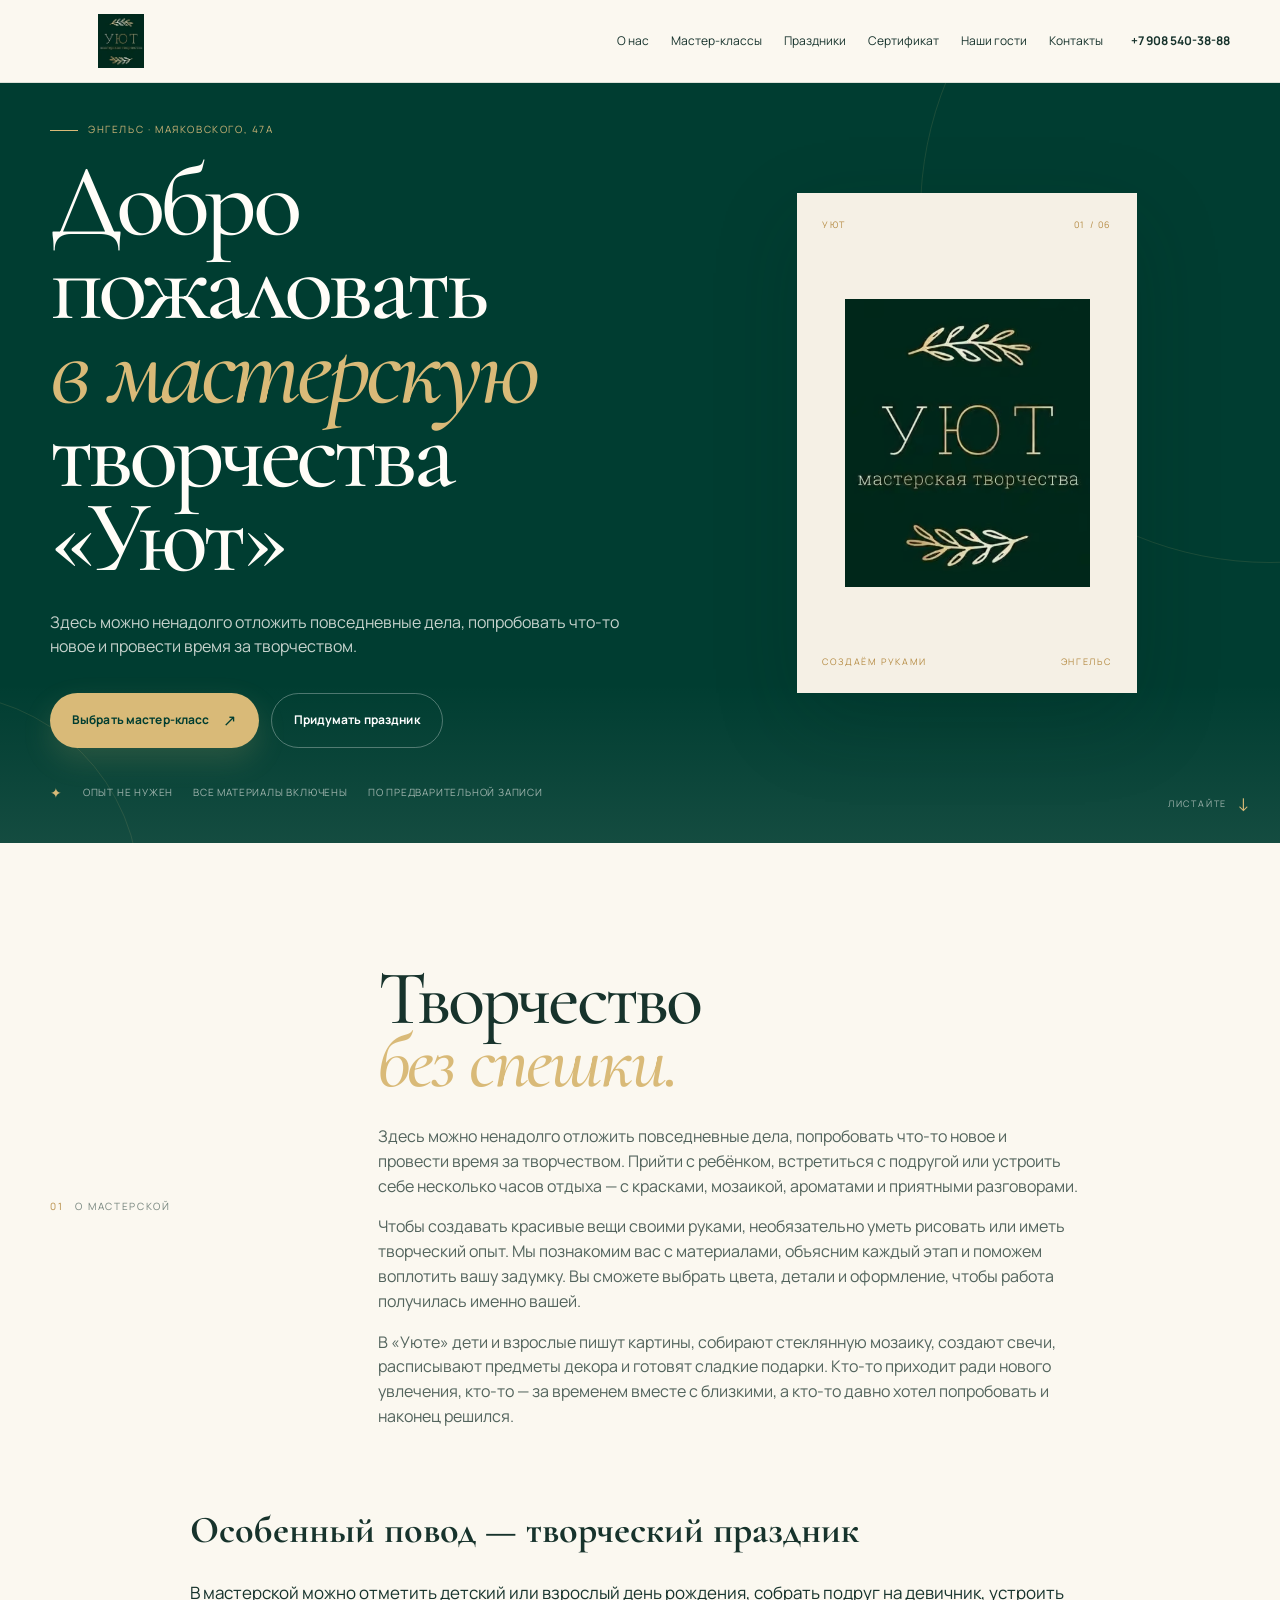
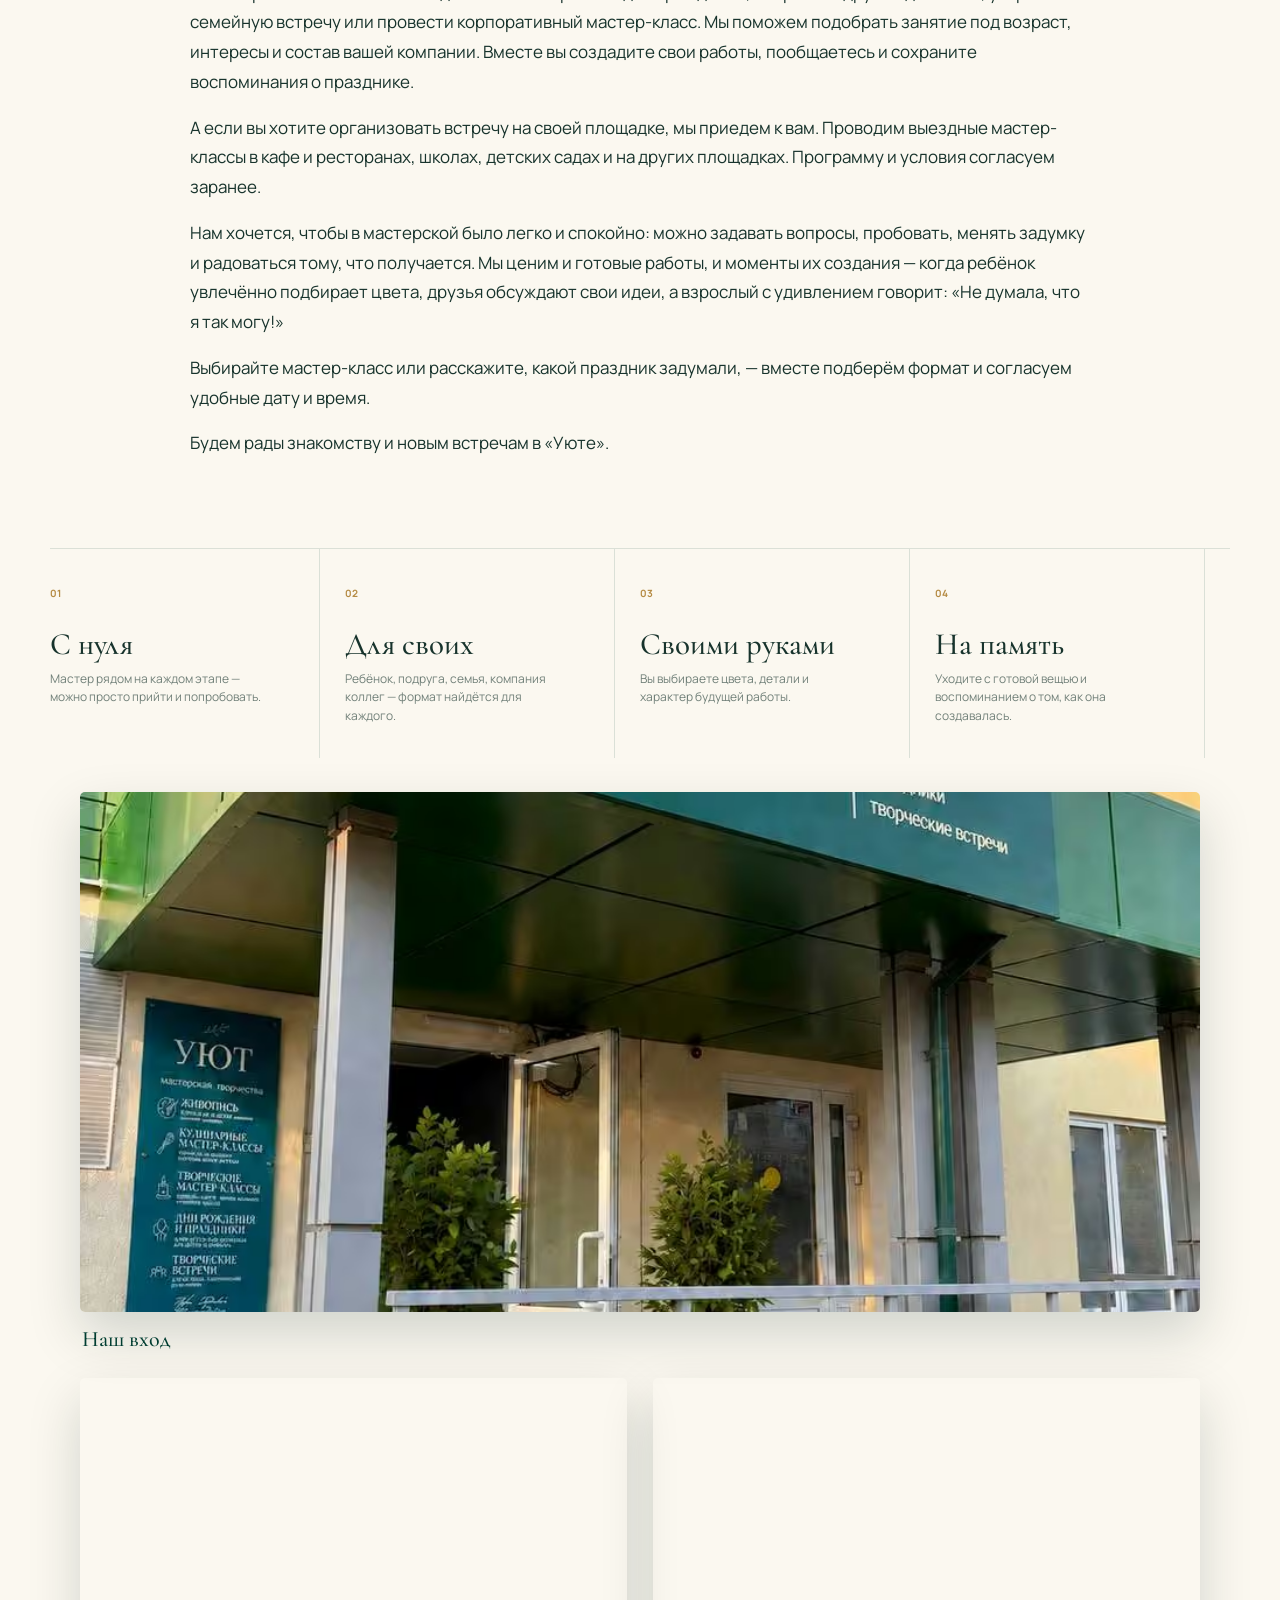
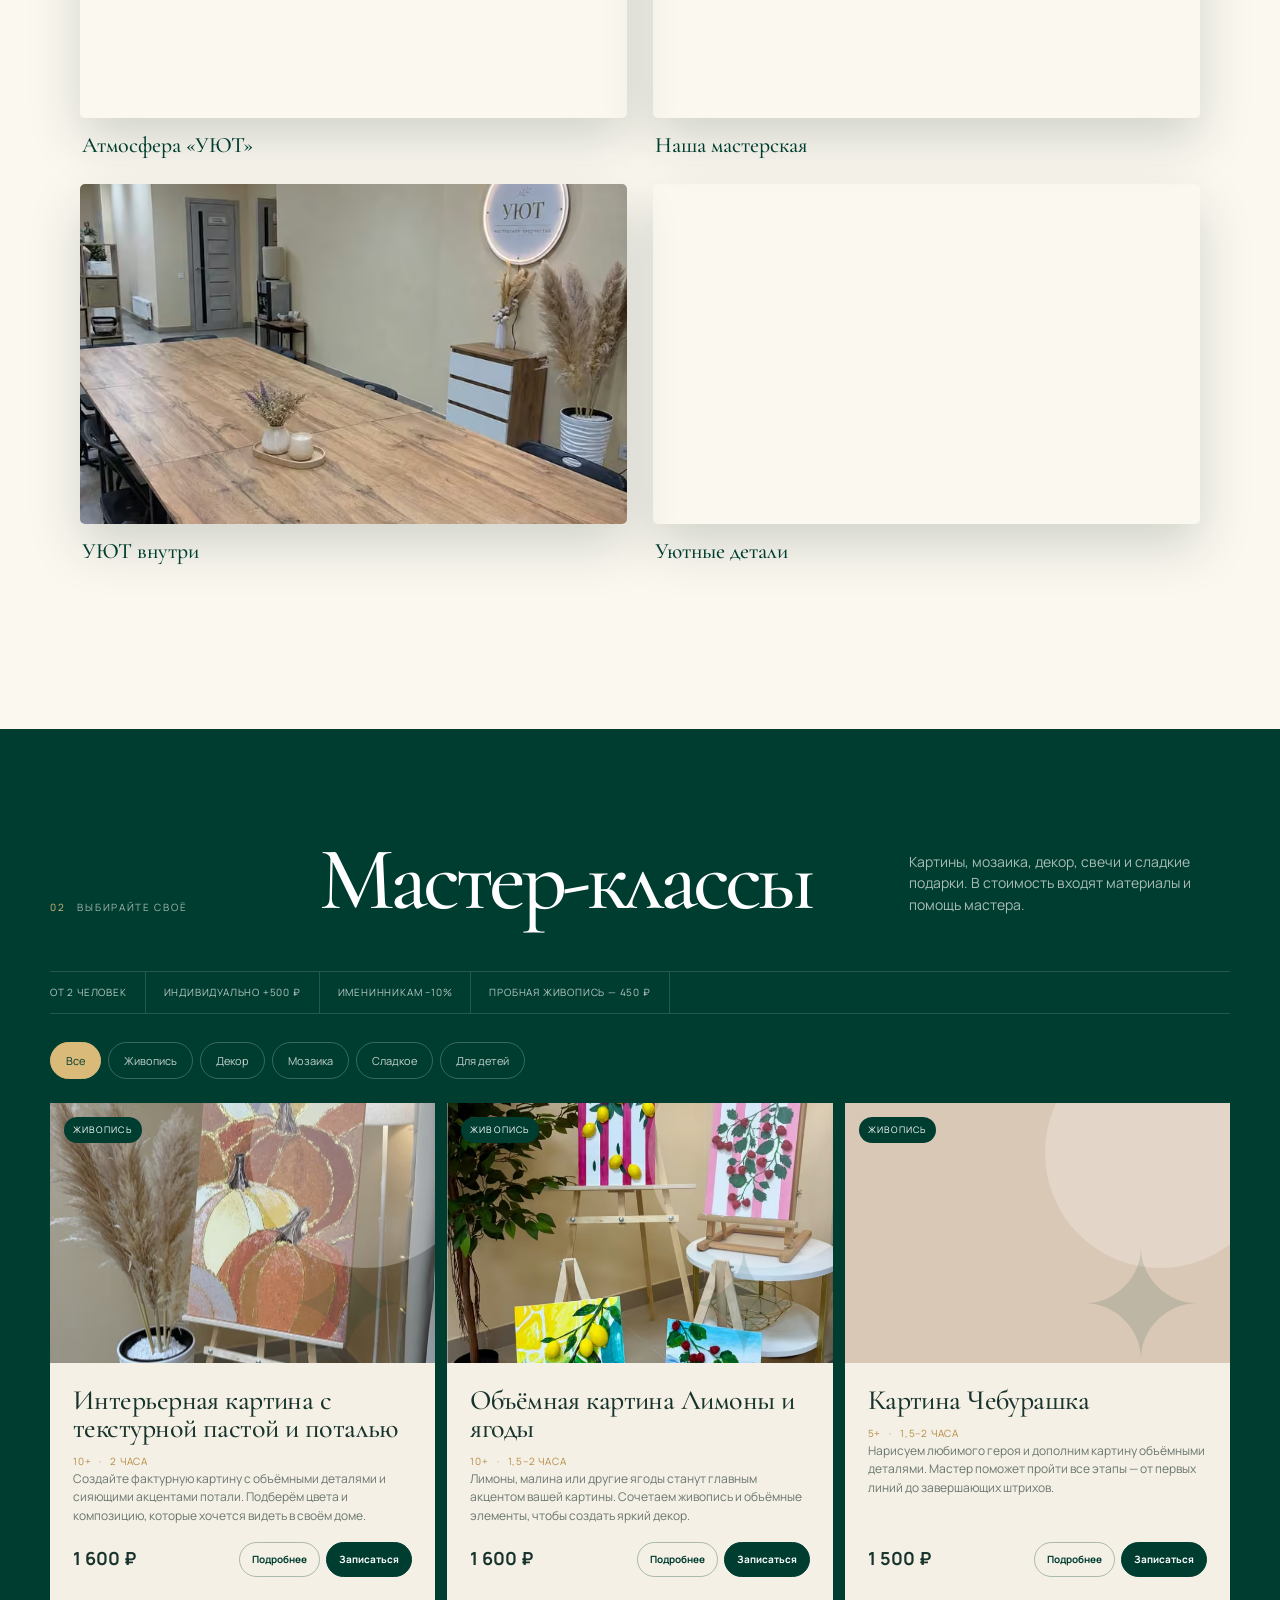
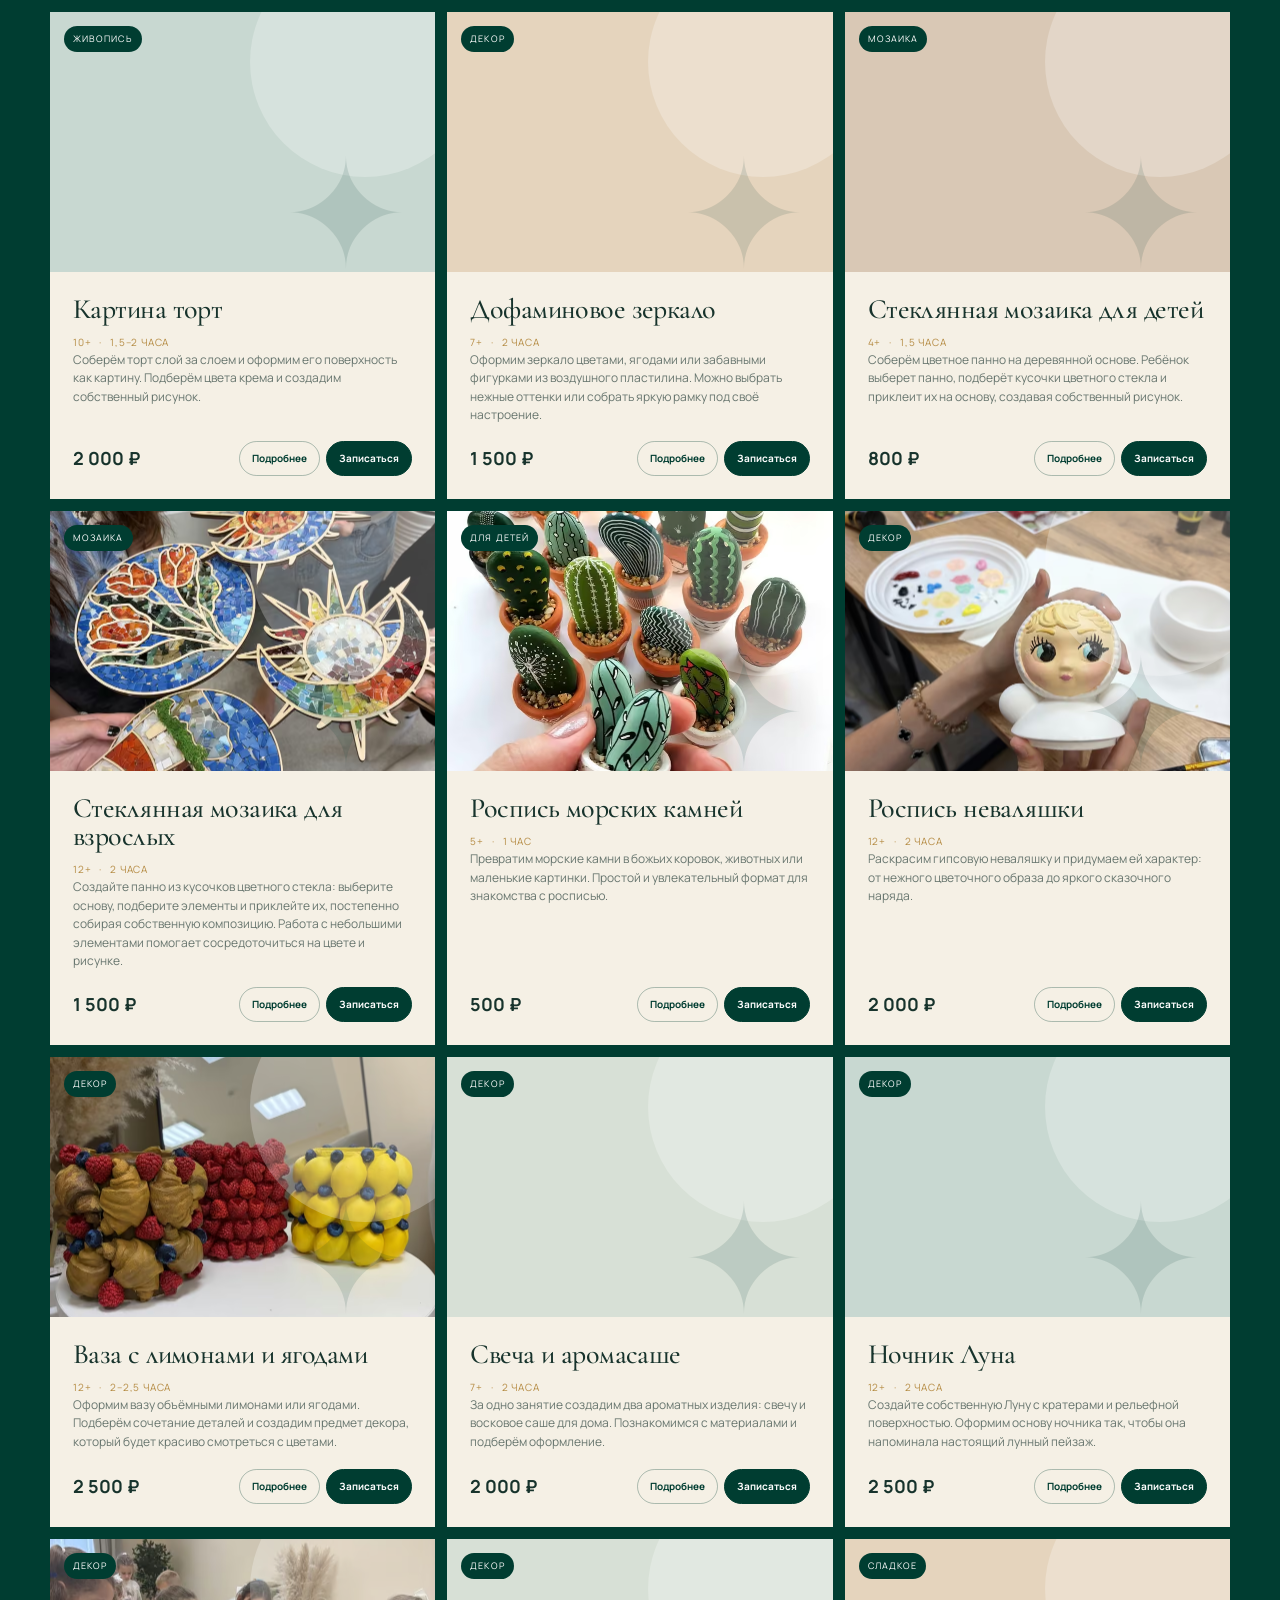
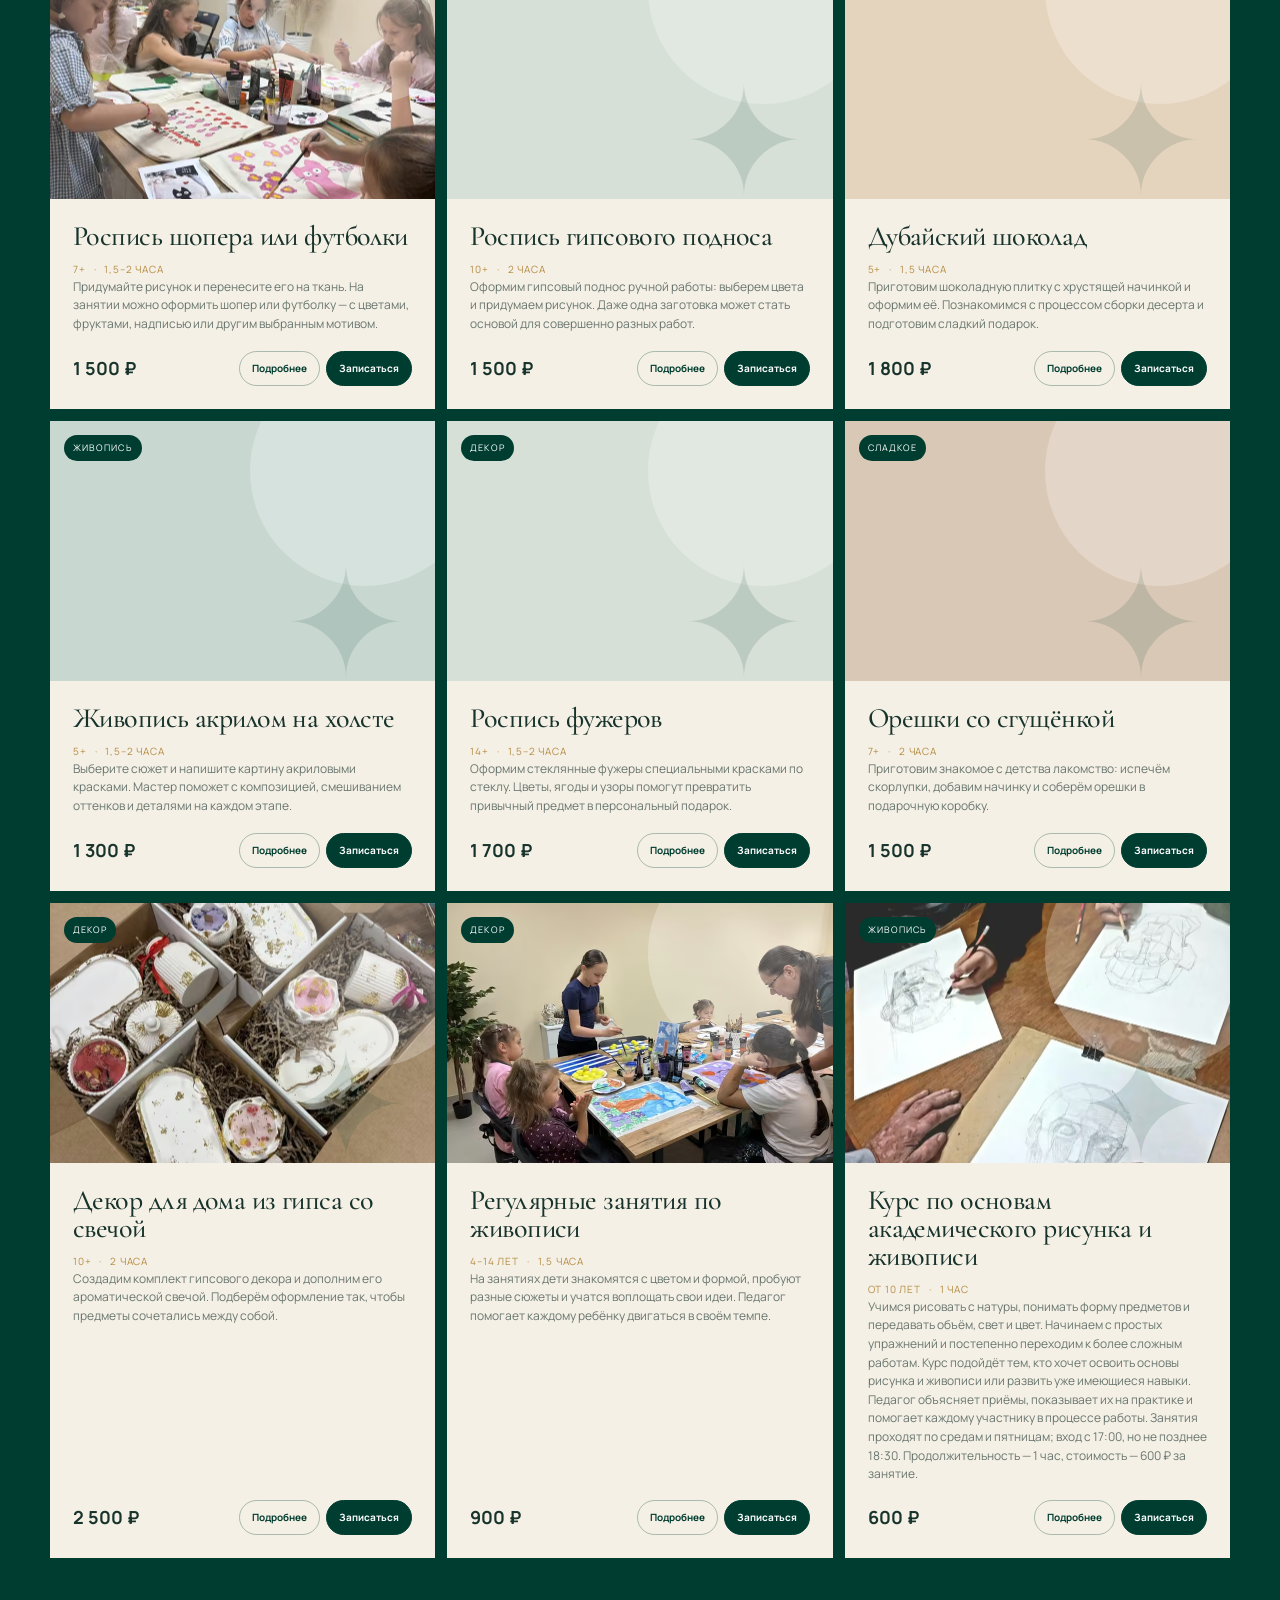
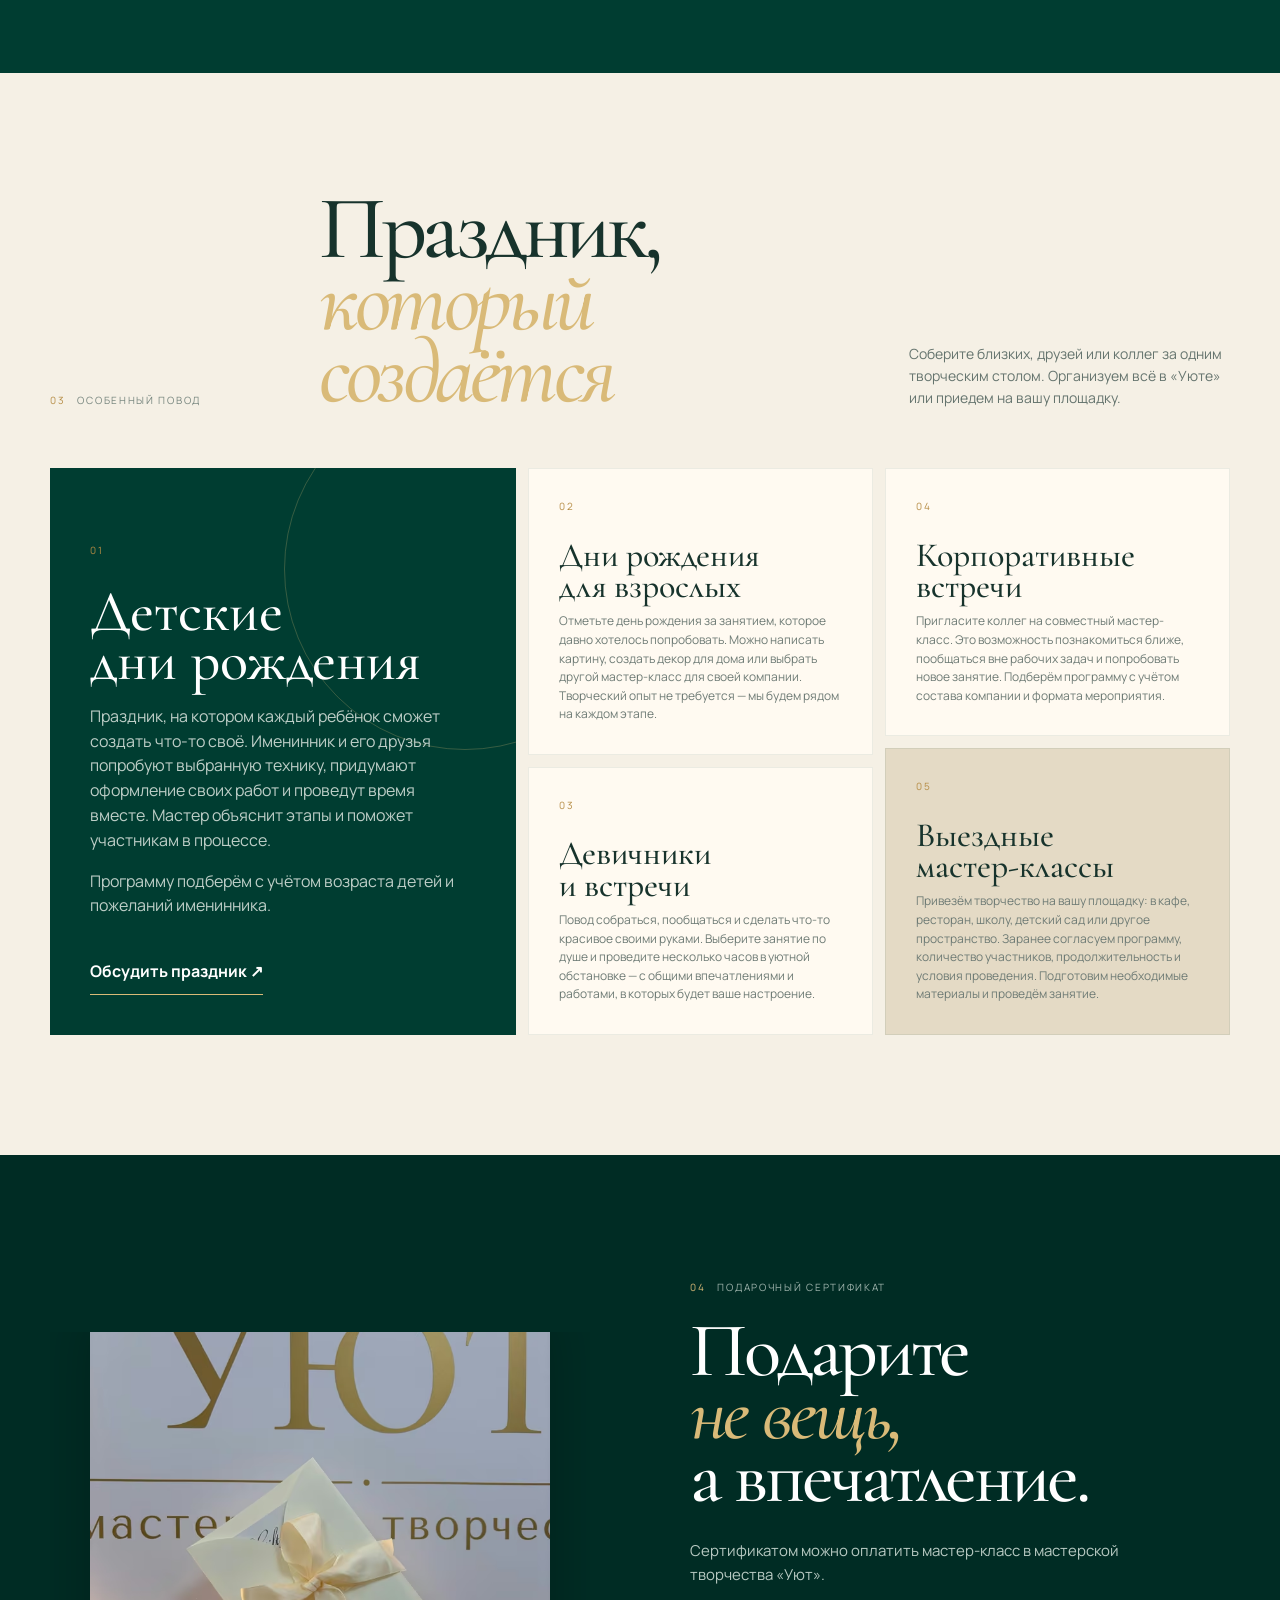
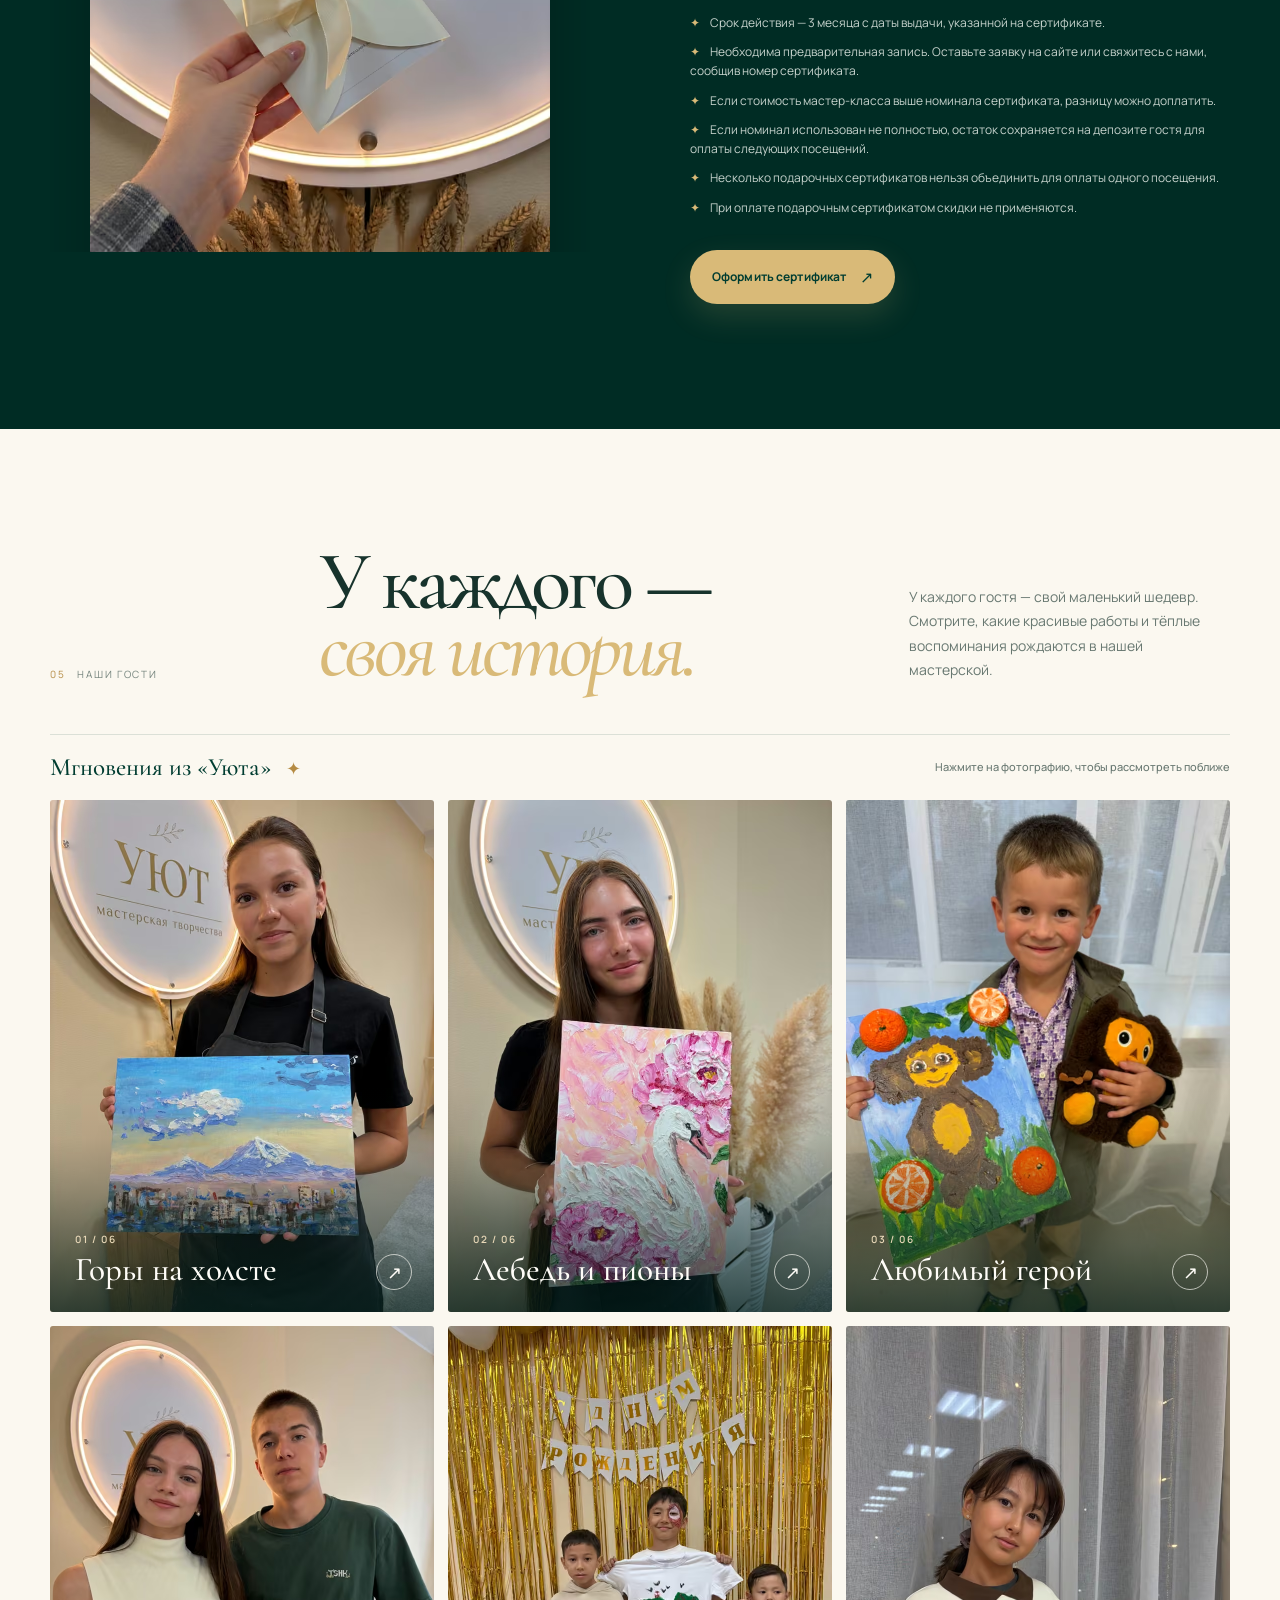
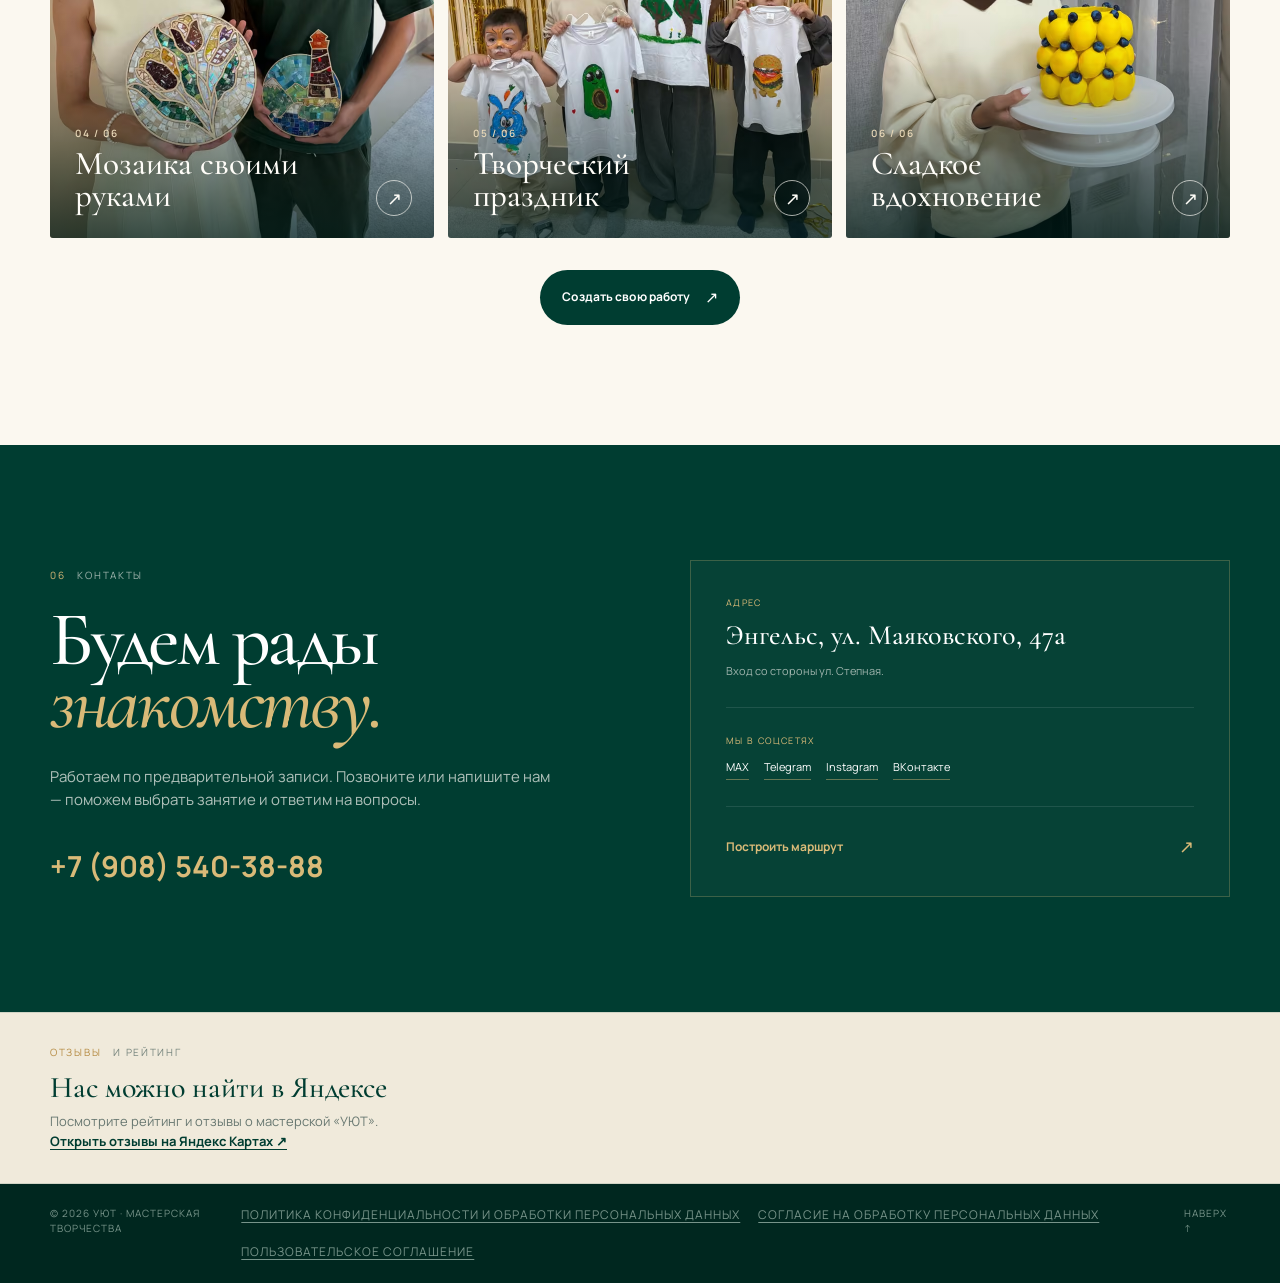
==== index.html @ 5bcb98e1 "Первый коммит: проверенное состояние после пунктов 1–3 - .htaccess: сжатие, кэш, закрытые служебные " ====
<!DOCTYPE html>

<html lang="ru">
<head>
<meta charset="utf-8"/>
<meta content="width=device-width, initial-scale=1" name="viewport"/>
<title>УЮТ — мастерская творчества в Энгельсе</title>
<meta content="Мастерская творчества «Уют» в Энгельсе: мастер-классы для детей и взрослых, творческие праздники, выездные занятия и подарочные сертификаты." name="description"/>
<link href="https://fonts.googleapis.com" rel="preconnect"/>
<link crossorigin="" href="https://fonts.gstatic.com" rel="preconnect"/>
<link href="https://fonts.googleapis.com/css2?family=Cormorant+Garamond:wght@400;500;600&amp;family=Manrope:wght@400;500;600;700&amp;display=swap" rel="stylesheet"/>
<link href="assets/css/styles.css?v=2" rel="stylesheet"/>
</head>
<body>
<div class="progress" id="progress"></div>
<header class="site-header" id="top">
<div class="wrap header-inner">
<a aria-label="УЮТ — на главную" class="logo-lockup" href="#top">
<picture><!--@adapted assets/logo-original-crop.jpg--><source type="image/avif" srcset="assets/img/logo/logo-original-crop-403.avif 403w" sizes="126px"/><img alt="УЮТ — мастерская творчества" class="brand-logo" src="assets/img/logo/logo-original-crop-403.webp" srcset="assets/img/logo/logo-original-crop-403.webp 403w" sizes="126px" width="403" height="474" decoding="async"/></picture>
</a>
<nav aria-label="Основная навигация" class="main-nav">
<a href="#about">О нас</a><a href="#workshops">Мастер-классы</a><a href="#events">Праздники</a><a href="#certificate">Сертификат</a><a href="#guests">Наши гости</a><a href="#contacts">Контакты</a>
</nav>
<a class="header-phone" href="tel:+79085403888">+7 908 540-38-88</a>
<button aria-label="Меню" aria-expanded="false" aria-controls="mobileMenu" type="button" class="burger" id="burger"><i></i><i></i></button>
</div>
<div class="mobile-menu" id="mobileMenu">
<a href="#about">О нас</a><a href="#workshops">Мастер-классы</a><a href="#events">Праздники и выезды</a><a href="#certificate">Подарочные сертификаты</a><a href="#guests">Наши гости</a><a href="#contacts">Контакты</a>
<a class="mobile-phone" href="tel:+79085403888">+7 (908) 540-38-88</a>
</div>
</header>
<main>
<section class="hero">
<div class="hero-orbit hero-orbit-a"></div><div class="hero-orbit hero-orbit-b"></div>
<div class="wrap hero-grid">
<div class="hero-copy reveal">
<div class="kicker"><span></span> Энгельс · Маяковского, 47а</div>
<h1>Добро пожаловать<br/><em>в мастерскую</em><br/>творчества «Уют»</h1>
<p>Здесь можно ненадолго отложить повседневные дела, попробовать что-то новое и провести время за творчеством.</p>
<div class="hero-actions"><a class="button button-gold" href="#workshops">Выбрать мастер-класс <b>↗</b></a><button class="button button-line" data-form="event">Придумать праздник</button></div>
<div class="hero-note"><span class="spark">✦</span><span>Опыт не нужен</span><span>Все материалы включены</span><span>По предварительной записи</span></div>
</div>
<div class="hero-art reveal reveal-delay">
<div class="hero-card-main">
<div class="hero-card-top"><span>УЮТ</span><span>01 / 06</span></div>
<picture><!--@adapted assets/logo-original-crop.jpg--><source type="image/avif" srcset="assets/img/logo/logo-original-crop-403.avif 403w" sizes="(min-width:701px) 245px, 176px"/><img alt="Оригинальный логотип мастерской «УЮТ»" class="hero-original-logo" src="assets/img/logo/logo-original-crop-403.webp" srcset="assets/img/logo/logo-original-crop-403.webp 403w" sizes="(min-width:701px) 245px, 176px" width="403" height="474" decoding="async"/></picture>
<div class="hero-card-bottom"><span>создаём руками</span><span>Энгельс</span></div>
</div>
<div class="hero-stamp">для<br/>своих<br/><b>♡</b></div>
</div>
</div>
<a class="scroll-cue" href="#about"><span>листайте</span><b>↓</b></a>
</section>
<section class="statement" id="about">
<div class="wrap statement-grid">
<div class="section-label reveal">01 <span>О мастерской</span></div>
<div class="statement-copy reveal"><h2>Творчество<br/><em>без спешки.</em></h2><p>Здесь можно ненадолго отложить повседневные дела, попробовать что-то новое и провести время за творчеством. Прийти с ребёнком, встретиться с подругой или устроить себе несколько часов отдыха — с красками, мозаикой, ароматами и приятными разговорами.</p><p>Чтобы создавать красивые вещи своими руками, необязательно уметь рисовать или иметь творческий опыт. Мы познакомим вас с материалами, объясним каждый этап и поможем воплотить вашу задумку. Вы сможете выбрать цвета, детали и оформление, чтобы работа получилась именно вашей.</p><p>В «Уюте» дети и взрослые пишут картины, собирают стеклянную мозаику, создают свечи, расписывают предметы декора и готовят сладкие подарки. Кто-то приходит ради нового увлечения, кто-то — за временем вместе с близкими, а кто-то давно хотел попробовать и наконец решился.</p></div>
</div>
<div class="wrap about-extra"><h3>Особенный повод — творческий праздник</h3><p>В мастерской можно отметить детский или взрослый день рождения, собрать подруг на девичник, устроить семейную встречу или провести корпоративный мастер-класс. Мы поможем подобрать занятие под возраст, интересы и состав вашей компании. Вместе вы создадите свои работы, пообщаетесь и сохраните воспоминания о празднике.</p><p>А если вы хотите организовать встречу на своей площадке, мы приедем к вам. Проводим выездные мастер-классы в кафе и ресторанах, школах, детских садах и на других площадках. Программу и условия согласуем заранее.</p><p>Нам хочется, чтобы в мастерской было легко и спокойно: можно задавать вопросы, пробовать, менять задумку и радоваться тому, что получается. Мы ценим и готовые работы, и моменты их создания — когда ребёнок увлечённо подбирает цвета, друзья обсуждают свои идеи, а взрослый с удивлением говорит: «Не думала, что я так могу!»</p><p>Выбирайте мастер-класс или расскажите, какой праздник задумали, — вместе подберём формат и согласуем удобные дату и время.</p><p>Будем рады знакомству и новым встречам в «Уюте».</p></div>
<div class="wrap values">
<article class="value reveal"><b>01</b><h3>С нуля</h3><p>Мастер рядом на каждом этапе — можно просто прийти и попробовать.</p></article>
<article class="value reveal"><b>02</b><h3>Для своих</h3><p>Ребёнок, подруга, семья, компания коллег — формат найдётся для каждого.</p></article>
<article class="value reveal"><b>03</b><h3>Своими руками</h3><p>Вы выбираете цвета, детали и характер будущей работы.</p></article>
<article class="value reveal"><b>04</b><h3>На память</h3><p>Уходите с готовой вещью и воспоминанием о том, как она создавалась.</p></article>
<div aria-label="Фотографии мастерской" class="wrap about-real-photos reveal">
<figure class="about-photo-entrance"><picture><!--@adapted assets/about/entrance.jpg--><source type="image/avif" srcset="assets/img/about/entrance-724.avif 724w, assets/img/about/entrance-960.avif 960w" sizes="(min-width:1051px) 1120px, (min-width:701px) 689px, 362px"/><img alt="Вход в мастерскую «УЮТ» — вывеска на улице Маяковского, 47а" loading="lazy" src="assets/img/about/entrance-724.webp" srcset="assets/img/about/entrance-724.webp 724w, assets/img/about/entrance-960.webp 960w" sizes="(min-width:1051px) 1120px, (min-width:701px) 689px, 362px" width="724" height="965" decoding="async"/></picture><figcaption>Наш вход</figcaption></figure>
<figure class="about-photo-atmosphere"><picture><!--@adapted assets/about/facade-evening.jpg--><source type="image/avif" srcset="assets/img/about/facade-evening-724.avif 724w, assets/img/about/facade-evening-960.avif 960w" sizes="(min-width:1051px) 547px, (min-width:701px) 337px, 362px"/><img alt="Атмосфера творческой мастерской «УЮТ»" loading="lazy" src="assets/img/about/facade-evening-724.webp" srcset="assets/img/about/facade-evening-724.webp 724w, assets/img/about/facade-evening-960.webp 960w" sizes="(min-width:1051px) 547px, (min-width:701px) 337px, 362px" width="724" height="965" decoding="async"/></picture><figcaption>Атмосфера «УЮТ»</figcaption></figure>
<figure class="about-photo-extra"><picture><!--@adapted assets/about/sign-interior.jpg--><source type="image/avif" srcset="assets/img/about/sign-interior-724.avif 724w, assets/img/about/sign-interior-1094.avif 1094w" sizes="(min-width:1051px) 547px, (min-width:701px) 337px, 362px"/><img alt="Интерьер мастерской «УЮТ» с фирменной вывеской" loading="lazy" src="assets/img/about/sign-interior-724.webp" srcset="assets/img/about/sign-interior-724.webp 724w, assets/img/about/sign-interior-1094.webp 1094w" sizes="(min-width:1051px) 547px, (min-width:701px) 337px, 362px" width="724" height="543" decoding="async"/></picture><figcaption>Наша мастерская</figcaption></figure>
<figure class="about-photo-extra"><picture><!--@adapted assets/about/mirror-logo.jpg--><source type="image/avif" srcset="assets/img/about/mirror-logo-724.avif 724w, assets/img/about/mirror-logo-960.avif 960w" sizes="(min-width:1051px) 547px, (min-width:701px) 337px, 362px"/><img alt="Фирменная световая вывеска мастерской «УЮТ»" loading="lazy" src="assets/img/about/mirror-logo-724.webp" srcset="assets/img/about/mirror-logo-724.webp 724w, assets/img/about/mirror-logo-960.webp 960w" sizes="(min-width:1051px) 547px, (min-width:701px) 337px, 362px" width="724" height="965" decoding="async"/></picture><figcaption>УЮТ внутри</figcaption></figure>
<figure class="about-photo-extra"><picture><!--@adapted assets/about/mirror-chair.jpg--><source type="image/avif" srcset="assets/img/about/mirror-chair-724.avif 724w, assets/img/about/mirror-chair-960.avif 960w" sizes="(min-width:1051px) 547px, (min-width:701px) 337px, 362px"/><img alt="Уютный уголок мастерской с зеркалом и креслом" loading="lazy" src="assets/img/about/mirror-chair-724.webp" srcset="assets/img/about/mirror-chair-724.webp 724w, assets/img/about/mirror-chair-960.webp 960w" sizes="(min-width:1051px) 547px, (min-width:701px) 337px, 362px" width="724" height="965" decoding="async"/></picture><figcaption>Уютные детали</figcaption></figure>
</div>
</div></section>
<section class="workshops" id="workshops">
<div class="wrap">
<div class="section-intro reveal"><div class="section-label light">02 <span>Выбирайте своё</span></div><h2>Мастер-классы</h2><p>Картины, мозаика, декор, свечи и сладкие подарки. В стоимость входят материалы и помощь мастера.</p></div>
<div class="rules reveal"><span>от 2 человек</span><span>индивидуально +500 ₽</span><span>именинникам −10%</span><span>пробная живопись — 450 ₽</span></div>
<div class="filter-row" id="filters"><button class="active" data-filter="all">Все</button><button data-filter="painting">Живопись</button><button data-filter="decor">Декор</button><button data-filter="mosaic">Мозаика</button><button data-filter="food">Сладкое</button><button data-filter="kids">Для детей</button></div>
<div class="workshop-grid" id="cards"></div>
</div>
</section>
<section class="events" id="events">
<div class="wrap">
<div class="section-intro light-bg reveal"><div class="section-label">03 <span>Особенный повод</span></div><h2>Праздник,<br/><em>который создаётся</em></h2><p>Соберите близких, друзей или коллег за одним творческим столом. Организуем всё в «Уюте» или приедем на вашу площадку.</p></div>
<div class="event-layout">
<article class="event-feature reveal"><span>01</span><h3>Детские<br/>дни рождения</h3><p>Праздник, на котором каждый ребёнок сможет создать что-то своё. Именинник и его друзья попробуют выбранную технику, придумают оформление своих работ и проведут время вместе. Мастер объяснит этапы и поможет участникам в процессе.</p><p>Программу подберём с учётом возраста детей и пожеланий именинника.</p><button data-form="event">Обсудить праздник <b>↗</b></button></article>
<div class="event-stack">
<article class="event-mini reveal"><span>02</span><h3>Дни рождения<br/>для взрослых</h3><p>Отметьте день рождения за занятием, которое давно хотелось попробовать. Можно написать картину, создать декор для дома или выбрать другой мастер-класс для своей компании. Творческий опыт не требуется — мы будем рядом на каждом этапе.</p></article>
<article class="event-mini reveal"><span>03</span><h3>Девичники<br/>и встречи</h3><p>Повод собраться, пообщаться и сделать что-то красивое своими руками. Выберите занятие по душе и проведите несколько часов в уютной обстановке — с общими впечатлениями и работами, в которых будет ваше настроение.</p></article>
</div>
<div class="event-stack">
<article class="event-mini reveal"><span>04</span><h3>Корпоративные<br/>встречи</h3><p>Пригласите коллег на совместный мастер-класс. Это возможность познакомиться ближе, пообщаться вне рабочих задач и попробовать новое занятие. Подберём программу с учётом состава компании и формата мероприятия.</p></article>
<article class="event-mini accent reveal"><span>05</span><h3>Выездные<br/>мастер-классы</h3><p>Привезём творчество на вашу площадку: в кафе, ресторан, школу, детский сад или другое пространство. Заранее согласуем программу, количество участников, продолжительность и условия проведения. Подготовим необходимые материалы и проведём занятие.</p></article>
</div>
</div>
</div>
</section>
<section class="certificate" id="certificate">
<div class="wrap cert-grid">
<div class="cert-visual reveal cert-photo-visual"><picture><!--@adapted assets/gift-certificate-original.jpg--><source type="image/avif" srcset="assets/img/cert/gift-certificate-original-724.avif 724w, assets/img/cert/gift-certificate-original-920.avif 920w" sizes="(min-width:901px) 460px, 362px"/><img alt="Оригинальный подарочный сертификат мастерской «УЮТ»" loading="lazy" src="assets/img/cert/gift-certificate-original-724.webp" srcset="assets/img/cert/gift-certificate-original-724.webp 724w, assets/img/cert/gift-certificate-original-920.webp 920w" sizes="(min-width:901px) 460px, 362px" width="724" height="965" decoding="async"/></picture></div>
<div class="cert-copy reveal"><div class="section-label light">04 <span>Подарочный сертификат</span></div><h2>Подарите<br/><em>не вещь,</em><br/>а впечатление.</h2><p>Сертификатом можно оплатить мастер-класс в мастерской творчества «Уют».</p><ul><li>Срок действия — 3 месяца с даты выдачи, указанной на сертификате.</li><li>Необходима предварительная запись. Оставьте заявку на сайте или свяжитесь с нами, сообщив номер сертификата.</li><li>Если стоимость мастер-класса выше номинала сертификата, разницу можно доплатить.</li><li>Если номинал использован не полностью, остаток сохраняется на депозите гостя для оплаты следующих посещений.</li><li>Несколько подарочных сертификатов нельзя объединить для оплаты одного посещения.</li><li>При оплате подарочным сертификатом скидки не применяются.</li></ul><button class="button button-gold" data-form="certificate">Оформить сертификат <b>↗</b></button></div>
</div>
</section>
<section class="guests" id="guests" aria-labelledby="guestsHeading">
<div class="wrap">
<div class="section-intro reveal"><div class="section-label">05 <span>Наши гости</span></div><h2 id="guestsHeading">У каждого —<br/><em>своя история.</em></h2><p>У каждого гостя — свой маленький шедевр. Смотрите, какие красивые работы и тёплые воспоминания рождаются в нашей мастерской.</p></div>
<div class="guest-gallery-heading"><span>Мгновения из «Уюта» <span aria-hidden="true">✦</span></span><small>Нажмите на фотографию, чтобы рассмотреть поближе</small></div>
<div class="guest-gallery" aria-label="Фотогалерея гостей мастерской">
<button class="guest-photo reveal" type="button" data-guest-index="0" aria-label="Открыть фото 1: Горы на холсте">
<picture><!--@adapted assets/guests/gosti-zhivopis-gory.jpg--><source type="image/avif" srcset="assets/img/guests/gosti-zhivopis-gory-352.avif 352w, assets/img/guests/gosti-zhivopis-gory-768.avif 768w" sizes="(min-width:1051px) 384px, (min-width:701px) 222px, 176px"/><img alt="Гостья мастерской держит картину с горным пейзажем, выполненную фактурными мазками." loading="lazy" src="assets/img/guests/gosti-zhivopis-gory-352.webp" srcset="assets/img/guests/gosti-zhivopis-gory-352.webp 352w, assets/img/guests/gosti-zhivopis-gory-768.webp 768w" sizes="(min-width:1051px) 384px, (min-width:701px) 222px, 176px" width="352" height="469" decoding="async" data-full="assets/img/guests/gosti-zhivopis-gory-1096.webp"/></picture>
<span class="guest-photo-overlay" aria-hidden="true"><span class="guest-photo-counter">01 / 06</span><span class="guest-photo-caption">Горы на холсте</span><span class="guest-photo-arrow">↗</span></span>
</button>
<button class="guest-photo reveal" type="button" data-guest-index="1" aria-label="Открыть фото 2: Лебедь и пионы">
<picture><!--@adapted assets/guests/gosti-lebed-i-cvety.jpg--><source type="image/avif" srcset="assets/img/guests/gosti-lebed-i-cvety-352.avif 352w, assets/img/guests/gosti-lebed-i-cvety-768.avif 768w" sizes="(min-width:1051px) 384px, (min-width:701px) 222px, 176px"/><img alt="Гостья мастерской показывает картину с белым лебедем и розовыми пионами." loading="lazy" src="assets/img/guests/gosti-lebed-i-cvety-352.webp" srcset="assets/img/guests/gosti-lebed-i-cvety-352.webp 352w, assets/img/guests/gosti-lebed-i-cvety-768.webp 768w" sizes="(min-width:1051px) 384px, (min-width:701px) 222px, 176px" width="352" height="469" decoding="async" data-full="assets/img/guests/gosti-lebed-i-cvety-1096.webp"/></picture>
<span class="guest-photo-overlay" aria-hidden="true"><span class="guest-photo-counter">02 / 06</span><span class="guest-photo-caption">Лебедь и пионы</span><span class="guest-photo-arrow">↗</span></span>
</button>
<button class="guest-photo reveal" type="button" data-guest-index="2" aria-label="Открыть фото 3: Любимый герой">
<picture><!--@adapted assets/guests/gosti-cheburashka.jpg--><source type="image/avif" srcset="assets/img/guests/gosti-cheburashka-352.avif 352w, assets/img/guests/gosti-cheburashka-768.avif 768w" sizes="(min-width:1051px) 384px, (min-width:701px) 222px, 176px"/><img alt="Юный гость с картиной Чебурашки и плюшевой игрушкой." loading="lazy" src="assets/img/guests/gosti-cheburashka-352.webp" srcset="assets/img/guests/gosti-cheburashka-352.webp 352w, assets/img/guests/gosti-cheburashka-768.webp 768w" sizes="(min-width:1051px) 384px, (min-width:701px) 222px, 176px" width="352" height="469" decoding="async" data-full="assets/img/guests/gosti-cheburashka-1096.webp"/></picture>
<span class="guest-photo-overlay" aria-hidden="true"><span class="guest-photo-counter">03 / 06</span><span class="guest-photo-caption">Любимый герой</span><span class="guest-photo-arrow">↗</span></span>
</button>
<button class="guest-photo reveal" type="button" data-guest-index="3" aria-label="Открыть фото 4: Мозаика своими руками">
<picture><!--@adapted assets/guests/gosti-mozaika.jpg--><source type="image/avif" srcset="assets/img/guests/gosti-mozaika-352.avif 352w, assets/img/guests/gosti-mozaika-768.avif 768w" sizes="(min-width:1051px) 384px, (min-width:701px) 222px, 176px"/><img alt="Двое гостей мастерской держат свои работы из цветной мозаики." loading="lazy" src="assets/img/guests/gosti-mozaika-352.webp" srcset="assets/img/guests/gosti-mozaika-352.webp 352w, assets/img/guests/gosti-mozaika-768.webp 768w" sizes="(min-width:1051px) 384px, (min-width:701px) 222px, 176px" width="352" height="469" decoding="async" data-full="assets/img/guests/gosti-mozaika-1096.webp"/></picture>
<span class="guest-photo-overlay" aria-hidden="true"><span class="guest-photo-counter">04 / 06</span><span class="guest-photo-caption">Мозаика своими руками</span><span class="guest-photo-arrow">↗</span></span>
</button>
<button class="guest-photo reveal" type="button" data-guest-index="4" aria-label="Открыть фото 5: Творческий праздник">
<picture><!--@adapted assets/guests/gosti-prazdnik.jpg--><source type="image/avif" srcset="assets/img/guests/gosti-prazdnik-352.avif 352w, assets/img/guests/gosti-prazdnik-768.avif 768w" sizes="(min-width:1051px) 384px, (min-width:701px) 222px, 176px"/><img alt="Дети на празднике показывают футболки с рисунками, которые сделали сами." loading="lazy" src="assets/img/guests/gosti-prazdnik-352.webp" srcset="assets/img/guests/gosti-prazdnik-352.webp 352w, assets/img/guests/gosti-prazdnik-768.webp 768w" sizes="(min-width:1051px) 384px, (min-width:701px) 222px, 176px" width="352" height="469" decoding="async" data-full="assets/img/guests/gosti-prazdnik-1096.webp"/></picture>
<span class="guest-photo-overlay" aria-hidden="true"><span class="guest-photo-counter">05 / 06</span><span class="guest-photo-caption">Творческий праздник</span><span class="guest-photo-arrow">↗</span></span>
</button>
<button class="guest-photo reveal" type="button" data-guest-index="5" aria-label="Открыть фото 6: Сладкое вдохновение">
<picture><!--@adapted assets/guests/gosti-sladkoe-tvorchestvo.jpg--><source type="image/avif" srcset="assets/img/guests/gosti-sladkoe-tvorchestvo-352.avif 352w, assets/img/guests/gosti-sladkoe-tvorchestvo-768.avif 768w" sizes="(min-width:1051px) 384px, (min-width:701px) 222px, 176px"/><img alt="Юная гостья показывает яркую творческую работу в виде торта с лимонами и ягодами." loading="lazy" src="assets/img/guests/gosti-sladkoe-tvorchestvo-352.webp" srcset="assets/img/guests/gosti-sladkoe-tvorchestvo-352.webp 352w, assets/img/guests/gosti-sladkoe-tvorchestvo-768.webp 768w" sizes="(min-width:1051px) 384px, (min-width:701px) 222px, 176px" width="352" height="469" decoding="async" data-full="assets/img/guests/gosti-sladkoe-tvorchestvo-1096.webp"/></picture>
<span class="guest-photo-overlay" aria-hidden="true"><span class="guest-photo-counter">06 / 06</span><span class="guest-photo-caption">Сладкое вдохновение</span><span class="guest-photo-arrow">↗</span></span>
</button>
</div>
<div class="gallery-actions"><button class="button button-dark" data-form="booking">Создать свою работу <b>↗</b></button></div>
</div>
</section>
<section class="contacts" id="contacts">
<div class="wrap contact-grid">
<div class="reveal"><div class="section-label light">06 <span>Контакты</span></div><h2>Будем рады<br/><em>знакомству.</em></h2><p>Работаем по предварительной записи. Позвоните или напишите нам — поможем выбрать занятие и ответим на вопросы.</p><a class="contact-phone" href="tel:+79085403888">+7 (908) 540-38-88</a></div>
<div class="contact-panel reveal"><div><small>АДРЕС</small><strong>Энгельс, ул. Маяковского, 47а</strong><span>Вход со стороны ул. Степная.</span></div><div><small>МЫ В СОЦСЕТЯХ</small><div class="socials"><a href="https://max.ru/u/f9LHodD0cOLkirzCrtVTa-1z3S5lkFiQ0h5rkO7R4LWFDx14GSozq0QBfWI" rel="noopener" target="_blank">MAX</a><a href="https://t.me/uyut64" rel="noopener" target="_blank">Telegram</a><a href="https://www.instagram.com/uyt_engels" rel="noopener" target="_blank">Instagram</a><a href="https://vk.ru/cosiness64" rel="noopener" target="_blank">ВКонтакте</a></div></div><a class="route" href="https://yandex.ru/maps/?text=Энгельс%20Маяковского%2047а" rel="noopener" target="_blank">Построить маршрут <b>↗</b></a></div>
</div>
</section>
<section aria-label="Рейтинг мастерской в Яндексе" class="rating-section"><div class="wrap rating-inner"><div><div class="section-label">Отзывы <span>и рейтинг</span></div><h3>Нас можно найти в Яндексе</h3><p>Посмотрите рейтинг и отзывы о мастерской «УЮТ».</p><p><a class="rating-link" href="https://yandex.ru/maps/?text=Энгельс%20Маяковского%2047а" rel="noopener" target="_blank">Открыть отзывы на Яндекс Картах ↗</a></p></div><iframe frameborder="0" height="50" loading="lazy" src="https://yandex.ru/sprav/widget/rating-badge/99666567654?type=rating" title="Рейтинг мастерской «УЮТ» в Яндексе" width="150"></iframe></div></section>
</main>
<footer><div class="wrap footer-inner"><span>© 2026 УЮТ · мастерская творчества</span><div class="footer-legal"><a href="privacy.html">Политика конфиденциальности и обработки персональных данных</a><a href="consent.html">Согласие на обработку персональных данных</a><a href="user-agreement.html">Пользовательское соглашение</a></div><a href="#top">Наверх ↑</a></div></footer>
<dialog class="modal" id="modal" aria-labelledby="modalTitle" tabindex="-1"><div class="modal-bg" data-close=""></div><div class="modal-card"><button type="button" class="close" data-close="" aria-label="Закрыть форму заявки">×</button><div class="section-label" id="modalKicker">Запись</div><h2 id="modalTitle">Записаться</h2><p id="modalDesc">Оставьте контакты — мы свяжемся с вами и согласуем детали.</p><form action="send.php" id="modalForm" method="POST"><input id="formType" name="formType" type="hidden"/><input name="_subject" type="hidden" value="Новая заявка с сайта «УЮТ»"/><input name="_template" type="hidden" value="table"/><input aria-hidden="true" autocomplete="off" name="_honey" style="position:absolute;left:-9999px;width:1px;height:1px" tabindex="-1" type="text"/><label id="workshopField">Мастер-класс<input id="workshopInput" name="Мастер-класс" readonly=""/></label><div id="bookingFields"><label>Имя<input name="name" placeholder="Как к вам обращаться?" required=""/></label><label>Телефон<input name="phone" placeholder="+7 ___ ___-__-__" required="" type="tel"/></label><label>E-mail<input name="email" placeholder="name@example.com" required="" type="email"/></label><label>Способ связи<select name="contact"><option>Телефон</option><option>Telegram</option><option>WhatsApp</option></select></label><div class="two-fields"><label>Участников<input min="1" name="people" required="" type="number" value="2"/></label><label>Желаемая дата и время<input name="date" required="" type="datetime-local"/></label></div><label>Комментарий<textarea name="comment" placeholder="Например, пожелания по сюжету" rows="3"></textarea></label></div><div class="hidden" id="eventFields"><label>Имя<input name="eventName" placeholder="Как к вам обращаться?"/></label><label>Телефон<input name="eventPhone" placeholder="+7 ___ ___-__-__" type="tel"/></label><label>E-mail<input name="eventEmail" placeholder="name@example.com" type="email"/></label><label>Формат мероприятия<select name="format"><option>Детский день рождения</option><option>День рождения для взрослых</option><option>Девичник / встреча</option><option>Корпоратив</option><option>Выездной мастер-класс</option></select></label><div class="two-fields"><label>Гостей<input min="2" name="guests" type="number" value="6"/></label><label>Желаемая дата<input name="eventDate" type="date"/></label></div><label>Место проведения<input name="place" placeholder="В мастерской / ваш адрес"/></label><label>Комментарий<textarea name="eventComment" rows="3"></textarea></label></div><div class="hidden" id="certFields"><label>Сумма сертификата<input min="500" name="sum" placeholder="Например, 2000" step="100" type="number"/></label><label>Имя<input name="certName" placeholder="Как к вам обращаться?"/></label><label>Телефон<input name="certPhone" placeholder="+7 ___ ___-__-__" type="tel"/></label><label>E-mail<input name="certEmail" placeholder="name@example.com" type="email"/></label></div><label class="privacy-consent"><input name="personalDataConsent" required="" type="checkbox" value="Да"/><span>Даю отдельное согласие на обработку персональных данных для ответа на заявку. С <a href="consent.html" rel="noopener" target="_blank">текстом согласия</a> и <a href="privacy.html" rel="noopener" target="_blank">политикой обработки персональных данных</a> ознакомлен(а).</span></label>
<button class="button button-gold full" id="submitRequest" type="submit">Отправить заявку <b>↗</b></button><small class="form-note">Данные будут отправлены оператору для обработки заявки. Рекламные рассылки не выполняются.</small></form><div class="success hidden" id="success"><span>✓</span><h3>Заявка отправлена</h3><p>Если отправка подтверждена сервисом, мы получили вашу заявку. Если сервис запросит подтверждение адреса, владелице сайта нужно подтвердить его в почте.</p><button type="button" class="button button-dark" data-close="" aria-label="Закрыть окно заявки">Закрыть</button></div></div></dialog>
<dialog class="modal" id="detailModal" aria-labelledby="detailTitle" tabindex="-1"><div class="modal-bg" data-detail-close=""></div><div class="detail-card"><button type="button" class="close" data-detail-close="" aria-label="Закрыть описание">×</button><div class="detail-visual" id="detailVisual"><span>✦</span></div><div class="section-label" id="detailKicker">Мастер-класс</div><h2 id="detailTitle"></h2><div class="detail-meta" id="detailMeta"></div><p id="detailShort"></p><div class="detail-body"><h3>Как проходит</h3><ol id="detailSteps"></ol><h3>Результат</h3><p id="detailResult"></p><p class="included">В стоимость включены все материалы и помощь мастера. Дату и время согласуем при записи.</p><button class="button button-green full" id="detailBook">Записаться <b>↗</b></button></div></div></dialog>
<dialog class="guest-lightbox" id="guestLightbox" aria-label="Просмотр фотографий гостей" aria-modal="true">
<div class="guest-lightbox-shell">
<div class="guest-lightbox-top"><span id="guestLightboxCounter">01 / 06</span><button type="button" class="guest-lightbox-close" id="guestLightboxClose" aria-label="Закрыть фото">×</button></div>
<div class="guest-lightbox-content"><button type="button" class="guest-lightbox-nav guest-lightbox-prev" id="guestPrev" aria-label="Предыдущая фотография">‹</button><img id="guestLightboxImage" class="guest-lightbox-image" alt=""/><button type="button" class="guest-lightbox-nav guest-lightbox-next" id="guestNext" aria-label="Следующая фотография">›</button></div>
<div class="guest-lightbox-bottom" id="guestLightboxCaption"></div>
</div>
</dialog>
<script src="assets/js/images.js?v=1"></script>
<script src="assets/js/main.js?v=2"></script>
</body></html>
---- assets/css/styles.css ----
/* УЮТ — стили сайта (вынесено из index.html). Порядок блоков сохраняет исходный каскад. */
:root{--green:#003d31;--green-deep:#002c24;--green-2:#0a5848;--cream:#f5f0e5;--paper:#fbf8f0;--sand:#e9dfcc;--gold:#d9ba78;--gold-2:#b58b43;--ink:#17332c;--muted:#687871;--line:rgba(0,61,49,.13);--white:#fffdf8;--shadow:0 28px 80px rgba(0,35,27,.18);--serif:'Cormorant Garamond',Georgia,serif;--sans:'Manrope',Arial,sans-serif}*{box-sizing:border-box}html{scroll-behavior:smooth}body{margin:0;background:var(--paper);color:var(--ink);font-family:var(--sans);line-height:1.55}body.lock{overflow:hidden}picture{display:contents}a{text-decoration:none;color:inherit}button,input,select,textarea{font:inherit}button{cursor:pointer}.wrap{width:min(1180px,calc(100% - 56px));margin:0 auto}.progress{position:fixed;z-index:200;top:0;left:0;height:3px;width:0;background:var(--gold);transition:width .1s}.site-header{position:sticky;top:0;z-index:100;background:rgba(251,248,240,.9);backdrop-filter:blur(18px);border-bottom:1px solid var(--line)}.header-inner{height:82px;display:flex;align-items:center;gap:28px}.logo-lockup{display:flex;align-items:baseline;gap:10px}.logo-word{font:500 32px/1 var(--serif);letter-spacing:.13em;color:var(--green)}.logo-caption{font:400 11px/1 var(--serif);color:var(--gold-2);letter-spacing:.03em}.main-nav{display:flex;gap:22px;margin-left:auto;font-size:12px}.main-nav a{position:relative;padding:8px 0}.main-nav a:after{content:'';position:absolute;left:0;right:100%;bottom:3px;height:1px;background:var(--gold-2);transition:.25s}.main-nav a:hover:after{right:0}.header-phone{font-size:12px;font-weight:700;white-space:nowrap}.burger{display:none;margin-left:auto;border:0;background:none;width:38px;height:38px;position:relative}.burger i{position:absolute;left:8px;width:22px;height:1px;background:var(--green);transition:.2s}.burger i:first-child{top:14px}.burger i:last-child{top:23px}.mobile-menu{display:none;padding:8px 28px 24px;background:var(--paper);border-top:1px solid var(--line)}.mobile-menu a{display:block;padding:12px 0;border-bottom:1px solid var(--line);font-size:14px}.mobile-phone{font-weight:700;color:var(--gold-2)}.hero{min-height:760px;background:var(--green);color:var(--white);position:relative;overflow:hidden}.hero:after{content:'';position:absolute;inset:auto 0 0;height:160px;background:linear-gradient(to top,var(--paper),transparent);opacity:.08}.hero-grid{min-height:760px;display:grid;grid-template-columns:1fr .9fr;gap:70px;align-items:center;position:relative;z-index:2}.kicker{display:flex;align-items:center;gap:10px;text-transform:uppercase;letter-spacing:.16em;font-size:10px;color:#cbb477;margin-bottom:22px}.kicker span{width:28px;height:1px;background:var(--gold)}h1,h2,h3,p{margin-top:0}.hero h1{font:500 clamp(64px,8vw,108px)/.82 var(--serif);letter-spacing:-.045em;margin-bottom:30px}.hero h1 em,.section-intro h2 em,.statement-copy h2 em,.cert-copy h2 em,.contact-grid h2 em{font-style:italic;color:var(--gold)}.hero-copy>p{max-width:600px;color:#c5d2cc;font-size:16px}.hero-actions{display:flex;gap:12px;flex-wrap:wrap;margin:34px 0}.button{display:inline-flex;align-items:center;justify-content:center;gap:14px;border:0;border-radius:999px;padding:15px 22px;font-weight:700;font-size:12px;letter-spacing:.01em;transition:transform .25s,background .25s,box-shadow .25s}.button b{font-size:16px;font-weight:500}.button:hover{transform:translateY(-3px)}.button-gold{background:var(--gold);color:var(--green);box-shadow:0 12px 30px rgba(217,186,120,.16)}.button-line{background:transparent;color:#fff;border:1px solid rgba(255,255,255,.3)}.button-line:hover{border-color:var(--gold);color:var(--gold)}.button-dark{background:var(--green);color:#fff}.button-green{background:var(--green);color:#fff}.full{width:100%}.hero-note{display:flex;gap:20px;flex-wrap:wrap;color:#9fb4ad;font-size:10px;text-transform:uppercase;letter-spacing:.08em}.hero-note span{display:flex;gap:7px;align-items:center}.hero-note .spark{color:var(--gold);font-size:14px}.hero-art{height:590px;position:relative}.hero-card-main{position:absolute;right:65px;top:25px;width:340px;height:500px;background:var(--cream);color:var(--green);padding:25px;box-shadow:var(--shadow);transform:rotate(2.2deg);display:flex;flex-direction:column;align-items:center;justify-content:center;overflow:hidden}.hero-card-main:before{content:'';position:absolute;width:380px;height:380px;border:1px solid rgba(181,139,67,.35);border-radius:50%}.hero-card-top,.hero-card-bottom{position:absolute;left:25px;right:25px;display:flex;justify-content:space-between;font-size:9px;text-transform:uppercase;letter-spacing:.18em;color:var(--gold-2)}.hero-card-top{top:25px}.hero-card-bottom{bottom:24px}.hero-logo-mark{font:500 82px/1 var(--serif);letter-spacing:.12em;position:relative}.leaf-line{font-size:30px;color:var(--gold-2);letter-spacing:.4em;margin:14px 0}.hero-card-main p{font:400 22px/1.05 var(--serif);text-align:center;letter-spacing:.08em}.hero-photo{position:absolute;left:0;bottom:12px;width:190px;height:280px;background:#ddd;box-shadow:var(--shadow);transform:rotate(-7deg);padding:7px}.hero-photo img{width:100%;height:100%;object-fit:cover}.hero-stamp{position:absolute;right:0;bottom:20px;width:115px;height:115px;border:1px solid rgba(217,186,120,.6);border-radius:50%;display:grid;place-items:center;text-align:center;text-transform:uppercase;letter-spacing:.15em;font-size:9px;color:var(--gold);transform:rotate(10deg);line-height:1.3}.hero-stamp b{font-size:17px;font-weight:400}.hero-orbit{position:absolute;border:1px solid rgba(217,186,120,.13);border-radius:50%;pointer-events:none}.hero-orbit-a{width:700px;height:700px;right:-260px;top:-220px}.hero-orbit-b{width:400px;height:400px;left:-260px;bottom:-250px}.scroll-cue{position:absolute;z-index:4;right:28px;bottom:25px;color:#9fb4ad;font-size:9px;text-transform:uppercase;letter-spacing:.2em;display:flex;gap:10px;align-items:center}.scroll-cue b{font-size:18px;color:var(--gold);font-weight:400}.statement{padding:125px 0 95px}.statement-grid{display:grid;grid-template-columns:.45fr 1.55fr;gap:80px}.section-label{font-size:10px;letter-spacing:.17em;text-transform:uppercase;color:var(--gold-2);display:flex;gap:12px;align-items:center}.section-label span{color:#75847d}.section-label.light span{color:#9fb4ad}.statement-copy{max-width:760px}.statement-copy h2,.cert-copy h2,.contact-grid h2{font:500 clamp(55px,6vw,84px)/.82 var(--serif);letter-spacing:-.04em;margin:0 0 30px}.statement-copy p{font-size:16px;color:#53645d;max-width:700px}.values{display:grid;grid-template-columns:repeat(4,1fr);border-top:1px solid var(--line);margin-top:90px}.value{padding:30px 25px 20px 0;border-right:1px solid var(--line);margin-right:25px}.value:last-child{border:0;margin:0}.value b{font-size:10px;color:var(--gold-2)}.value h3{font:500 31px/1 var(--serif);margin:25px 0 10px}.value p{font-size:12px;color:#718079;max-width:220px}.workshops{background:var(--green);color:#fff;padding:115px 0}.section-intro{display:grid;grid-template-columns:.5fr 1.2fr .7fr;gap:40px;align-items:end}.section-intro h2{font:500 clamp(60px,7vw,98px)/.8 var(--serif);letter-spacing:-.05em;margin:0}.section-intro>p{color:#a9bdb5;font-size:14px;margin:0}.section-intro.light-bg>p{color:#65746e}.light{color:var(--gold)}.rules{display:flex;flex-wrap:wrap;gap:0;margin:55px 0 28px;border-top:1px solid rgba(255,255,255,.14);border-bottom:1px solid rgba(255,255,255,.14)}.rules span{font-size:10px;letter-spacing:.08em;text-transform:uppercase;color:#b6c8c1;padding:13px 18px;border-right:1px solid rgba(255,255,255,.14)}.rules span:first-child{padding-left:0}.filter-row{display:flex;gap:7px;flex-wrap:wrap;margin-bottom:24px}.filter-row button{border:1px solid rgba(255,255,255,.22);background:transparent;color:#c5d2cc;border-radius:999px;padding:9px 15px;font-size:11px}.filter-row button:hover,.filter-row button.active{background:var(--gold);color:var(--green);border-color:var(--gold)}.workshop-grid{display:grid;grid-template-columns:repeat(3,1fr);gap:12px}.work-card{background:var(--cream);color:var(--ink);min-height:470px;display:flex;flex-direction:column;position:relative;overflow:hidden;transition:transform .3s,box-shadow .3s}.work-card:hover{transform:translateY(-6px);box-shadow:0 25px 55px rgba(0,0,0,.2)}.work-visual{height:215px;position:relative;overflow:hidden;background:#d6c7aa}.work-visual:before{content:'';position:absolute;width:230px;height:230px;border-radius:50%;background:rgba(255,255,255,.25);right:-45px;top:-65px}.work-visual:after{content:'✦';position:absolute;right:26px;bottom:-22px;font:150px/1 var(--serif);color:rgba(0,61,49,.12)}.work-card:nth-child(3n+2) .work-visual{background:#d7e0d6}.work-card:nth-child(3n) .work-visual{background:#d9c8b5}.work-card:nth-child(4n) .work-visual{background:#c8d8d1}.work-card:nth-child(5n) .work-visual{background:#e5d4bd}.visual-word{position:absolute;left:24px;bottom:18px;font:500 35px/1 var(--serif);color:var(--green);max-width:210px;z-index:2}.work-tag{position:absolute;z-index:3;left:18px;top:17px;background:var(--green);color:#fff;padding:6px 9px;border-radius:30px;font-size:9px;letter-spacing:.12em;text-transform:uppercase}.work-body{padding:23px;display:flex;flex-direction:column;flex:1}.work-body h3{font:500 28px/1 var(--serif);margin:0 0 12px;letter-spacing:-.02em}.work-body p{font-size:12px;color:#68766f;margin:0 0 16px}.meta{display:flex;gap:8px;flex-wrap:wrap;color:var(--gold-2);font-size:10px;text-transform:uppercase;letter-spacing:.08em}.work-bottom{margin-top:auto;display:flex;justify-content:space-between;align-items:center;gap:8px}.price{font-size:18px;font-weight:700}.card-actions{display:flex;gap:6px}.mini-btn{border:1px solid rgba(0,61,49,.3);background:transparent;color:var(--green);border-radius:999px;padding:9px 12px;font-size:10px;font-weight:700}.mini-btn.primary{background:var(--green);color:#fff;border-color:var(--green)}.events{padding:120px 0;background:var(--cream)}.event-layout{display:grid;grid-template-columns:1.15fr .85fr .85fr;gap:12px;margin-top:60px}.event-feature{min-height:540px;background:var(--green);color:#fff;padding:40px;display:flex;flex-direction:column;justify-content:flex-end;position:relative;overflow:hidden}.event-feature:before{content:'';position:absolute;width:360px;height:360px;border:1px solid rgba(217,186,120,.25);border-radius:50%;right:-130px;top:-80px}.event-feature>span,.event-mini>span{font-size:10px;color:var(--gold-2);letter-spacing:.15em}.event-feature h3{font:500 58px/.84 var(--serif);margin:30px 0 18px;position:relative}.event-feature p{color:#bdcec7;max-width:400px;position:relative}.event-feature button{align-self:flex-start;margin-top:15px;background:none;color:#fff;border:0;border-bottom:1px solid var(--gold);padding:10px 0;font-weight:700;position:relative}.event-stack{display:grid;gap:12px}.event-mini{background:#fffaf1;padding:30px;min-height:264px;border:1px solid rgba(0,61,49,.08);display:flex;flex-direction:column;justify-content:flex-end}.event-mini h3{font:500 34px/.92 var(--serif);margin:25px 0 10px}.event-mini p{font-size:12px;color:#6e7b75;margin:0}.event-mini.accent{background:#e4dac5}.certificate{background:var(--green-deep);color:#fff;padding:125px 0}.cert-grid{display:grid;grid-template-columns:1fr 1fr;gap:100px;align-items:center}.cert-visual{height:520px;display:grid;place-items:center;position:relative}.cert-glow{position:absolute;width:430px;height:430px;border:1px solid rgba(217,186,120,.16);border-radius:50%;box-shadow:0 0 120px rgba(217,186,120,.08)}.cert-card{position:relative;width:420px;aspect-ratio:1.55;background:var(--cream);color:var(--green);border:8px double var(--gold);box-shadow:var(--shadow);transform:rotate(-4deg);display:flex;flex-direction:column;align-items:center;justify-content:center;gap:9px;text-align:center}.cert-card .mini-logo{font:500 52px var(--serif);letter-spacing:.12em}.cert-card small{letter-spacing:.17em;font-size:8px}.cert-card div{font:italic 26px var(--serif);color:var(--gold-2)}.cert-card i{font-style:normal;color:var(--gold-2);font-size:18px}.cert-card strong{font:500 20px var(--serif)}.cert-copy h2{margin-top:25px}.cert-copy>p{color:#b7c9c2;font-size:15px;max-width:500px}.cert-copy ul{list-style:none;padding:0;margin:28px 0 32px;color:#c5d2cc;font-size:12px}.cert-copy li{margin:11px 0}.cert-copy li:before{content:'✦';color:var(--gold);margin-right:10px}.guests{padding:120px 0}.gallery{display:grid;grid-template-columns:1.25fr .75fr .75fr;grid-template-rows:260px 260px;gap:12px;margin-top:55px}.gallery-card{position:relative;overflow:hidden;display:flex;align-items:flex-end;padding:28px;font:500 34px/.9 var(--serif)}.gallery-card b{position:absolute;right:18px;top:18px;font:10px var(--sans);letter-spacing:.15em;color:rgba(0,61,49,.6)}.gallery-main{grid-row:span 2;background:var(--green);color:#f6f0e3}.gallery-main:before{content:'';position:absolute;width:450px;height:450px;border:1px solid rgba(217,186,120,.3);border-radius:50%;right:-180px;top:-80px}.gallery-main .gallery-word{font:italic 140px/.7 var(--serif);position:absolute;right:-20px;top:55px;color:rgba(217,186,120,.17);transform:rotate(-90deg)}.gallery-main span{position:relative}.gallery-card.cream{background:#e8dfcc}.gallery-card.warm{background:#d7c0ad}.gallery-card.green{background:#afc1b7}.gallery-card.poster{background:#d8d0c3;padding:8px}.gallery-card.poster img{width:100%;height:100%;object-fit:cover}.gallery-card.poster b{color:#fff;z-index:2}.gallery-actions{text-align:center;margin-top:28px}.contacts{padding:115px 0;background:var(--green);color:#fff}.contact-grid{display:grid;grid-template-columns:1fr 1fr;gap:100px;align-items:center}.contact-grid h2{margin-top:25px}.contact-grid>div:first-child>p{color:#afc1ba;max-width:510px;font-size:15px}.contact-phone{display:inline-block;margin-top:18px;font-size:29px;color:var(--gold);font-weight:700}.contact-panel{border:1px solid rgba(217,186,120,.25);padding:35px;background:rgba(255,255,255,.025)}.contact-panel>div{padding-bottom:26px;margin-bottom:26px;border-bottom:1px solid rgba(255,255,255,.1)}.contact-panel small{display:block;color:var(--gold);letter-spacing:.15em;font-size:9px;margin-bottom:10px}.contact-panel strong{display:block;font:500 28px/1.1 var(--serif);margin-bottom:6px}.contact-panel span{font-size:11px;color:#9fb4ad}.socials{display:flex;gap:15px;flex-wrap:wrap}.socials a{font-size:11px;color:#fff;border-bottom:1px solid rgba(217,186,120,.45);padding-bottom:4px}.route{display:flex;justify-content:space-between;align-items:center;color:var(--gold);font-size:12px;font-weight:700}.route b{font-size:18px;font-weight:400}footer{background:#00271f;color:#77948a;padding:22px 0;font-size:10px;text-transform:uppercase;letter-spacing:.1em}.footer-inner{display:flex;justify-content:space-between}.modal{position:fixed;inset:0;z-index:150;display:none}.modal.open{display:block}dialog.modal{padding:0;border:0;margin:0;width:100%;height:100%;max-width:100%;max-height:100%;background:transparent;overflow:auto;color:inherit}dialog.modal[open]{display:block}dialog.modal::backdrop{background:transparent}.modal-bg{position:absolute;inset:0;background:rgba(0,20,16,.78);backdrop-filter:blur(8px)}.modal-card,.detail-card{position:relative;width:min(580px,calc(100% - 28px));max-height:90vh;overflow:auto;margin:5vh auto;background:var(--paper);color:var(--ink);padding:38px;box-shadow:var(--shadow)}.detail-card{width:min(900px,calc(100% - 28px))}.close{position:absolute;right:16px;top:10px;border:0;background:none;color:var(--green);font-size:32px;font-weight:300}.modal-card h2,.detail-card h2{font:500 52px/.9 var(--serif);margin:14px 0}.modal-card>p,.detail-card>p{font-size:13px;color:#66756e}.modal-card form{display:grid;gap:13px;margin-top:24px}.modal-card label{font-size:10px;letter-spacing:.06em;text-transform:uppercase;color:#5e6e67;font-weight:700}.modal-card input,.modal-card select,.modal-card textarea{width:100%;display:block;margin-top:7px;border:1px solid #d3d9d2;background:#fffdf8;padding:12px 13px;color:var(--ink);outline:none;font-size:13px}.modal-card input:focus,.modal-card select:focus,.modal-card textarea:focus{border-color:var(--gold-2)}.two-fields{display:grid;grid-template-columns:1fr 1fr;gap:12px}.form-note{font-size:9px!important;text-transform:none!important;letter-spacing:0!important;color:#87928d!important;text-align:center}.privacy-consent{display:flex!important;align-items:flex-start;gap:9px;font-size:11px!important;text-transform:none!important;letter-spacing:0!important;color:#4a5551!important;cursor:pointer}.privacy-consent input[type=checkbox]{flex:0 0 auto;width:16px;height:16px;margin:1px 0 0;accent-color:var(--gold,#b99a5b);cursor:pointer}.privacy-consent span{line-height:1.45}.privacy-consent a{color:inherit;text-decoration:underline}.hidden{display:none!important}.success{text-align:center;padding:35px 10px}.success span{display:grid;place-items:center;width:56px;height:56px;border:1px solid var(--gold);border-radius:50%;margin:0 auto 20px;color:var(--gold-2);font-size:24px}.success h3{font:500 40px var(--serif);margin:0 0 7px}.success p{color:#68766f;font-size:13px}.detail-visual{height:260px;background:linear-gradient(135deg,#d9c8b0,#94aaa0);display:grid;place-items:center;font:110px var(--serif);color:rgba(255,255,255,.55);margin-bottom:28px}.detail-meta{color:var(--gold-2);font-size:11px;text-transform:uppercase;letter-spacing:.08em;margin-bottom:20px}.detail-body{border-top:1px solid var(--line);padding-top:24px}.detail-body h3{font:500 28px var(--serif);margin:25px 0 10px}.detail-body ol{padding-left:20px;color:#5c6b64;font-size:13px}.detail-body li{margin:8px 0}.included{font-size:11px!important;color:#7d8984!important}.reveal{opacity:0;transform:translateY(22px);transition:opacity .7s ease,transform .7s ease}.reveal.visible{opacity:1;transform:none}.reveal-delay{transition-delay:.15s}
@media(max-width:1050px){.main-nav{display:none}.header-phone{margin-left:auto}.burger{display:block}.mobile-menu.open{display:block}.hero-grid{grid-template-columns:1fr;gap:40px;padding:80px 0 100px}.hero{min-height:auto}.hero-art{width:min(650px,100%);margin:0 auto}.hero-card-main{right:12%;}.section-intro{grid-template-columns:.4fr 1fr;}.section-intro>p{grid-column:2}.workshop-grid{grid-template-columns:1fr 1fr}.values{grid-template-columns:1fr 1fr}.value:nth-child(2){border-right:0}.event-layout{grid-template-columns:1fr 1fr}.event-feature{grid-row:span 2}.cert-grid,.contact-grid{grid-template-columns:1fr;gap:60px}.cert-visual{height:450px}.gallery{grid-template-columns:1fr 1fr}.gallery-main{grid-row:span 2}.gallery-card.poster{grid-column:span 2}}
@media(max-width:650px){.wrap{width:calc(100% - 30px)}.header-inner{height:70px}.logo-caption{display:none}.hero-grid{padding:58px 0 85px}.hero h1{font-size:62px}.hero-art{height:500px}.hero-card-main{width:275px;height:405px;right:5%;top:25px}.hero-logo-mark{font-size:65px}.hero-photo{width:140px;height:215px;bottom:5px}.hero-stamp{width:90px;height:90px;right:-4px}.hero-note{gap:10px}.hero-note span{width:100%}.statement,.events,.guests,.certificate,.workshops,.contacts{padding:80px 0}.statement-grid{grid-template-columns:1fr;gap:28px}.statement-copy h2,.cert-copy h2,.contact-grid h2{font-size:61px}.values{grid-template-columns:1fr;margin-top:55px}.value{border-right:0;border-bottom:1px solid var(--line);margin:0;padding:24px 0}.section-intro{grid-template-columns:1fr;gap:22px}.section-intro>p{grid-column:auto}.section-intro h2{font-size:68px}.rules span{width:50%;padding:12px 0;border-right:0}.workshop-grid{grid-template-columns:1fr}.work-card{min-height:430px}.event-layout{grid-template-columns:1fr}.event-feature{grid-row:auto;min-height:450px}.event-mini{min-height:220px}.cert-visual{height:350px}.cert-card{width:310px}.gallery{grid-template-columns:1fr 1fr;grid-template-rows:210px 210px 210px}.gallery-main{grid-column:span 2;grid-row:auto}.gallery-card.poster{grid-column:span 1}.contact-grid{gap:45px}.contact-phone{font-size:23px}.two-fields{grid-template-columns:1fr}.modal-card,.detail-card{padding:30px 20px}.modal-card h2,.detail-card h2{font-size:43px}.scroll-cue{display:none}}

.work-visual{position:relative;overflow:hidden;padding:0!important;min-height:260px}.work-visual img{width:100%;height:100%;min-height:260px;object-fit:cover;display:block;transition:transform .5s ease}.work-card:hover .work-visual img{transform:scale(1.035)}.work-tag{position:absolute;top:14px;left:14px;z-index:2}.hero-photo img,.cert-visual img,.gallery-card img{width:100%;height:100%;object-fit:cover;display:block}.hero-photo{overflow:hidden}.about-extra{max-width:900px;margin:56px auto 0}.about-extra h3{font-family:'Cormorant Garamond',serif;font-size:38px;margin-bottom:18px}.about-extra p{font-size:17px;line-height:1.75;margin:0 0 16px}.detail-visual{overflow:hidden}.detail-visual img{width:100%;height:100%;object-fit:cover;display:block}@media(max-width:700px){.work-visual,.work-visual img{min-height:220px}.about-extra{margin-top:36px}.about-extra h3{font-size:30px}.about-extra p{font-size:16px}}

/* V3 MOBILE OPTIMIZATION */
@media (max-width: 650px){
  html,body{width:100%;overflow-x:hidden}
  .wrap{width:calc(100% - 28px)}
  .site-header{position:sticky;top:0}
  .header-inner{height:64px;gap:12px}
  .logo-word{font-size:27px;letter-spacing:.1em}
  .header-phone{display:none}
  .burger{display:block;margin-left:auto;width:42px;height:42px}
  .burger i{left:10px;width:22px}
  .mobile-menu{padding:4px 18px 18px}
  .mobile-menu a{padding:14px 0;font-size:13px}

  .hero{min-height:auto}
  .hero-grid{display:flex;flex-direction:column;align-items:stretch;gap:30px;padding:48px 0 76px}
  .hero-copy{position:relative;z-index:3}
  .kicker{font-size:8px;letter-spacing:.12em;margin-bottom:18px}
  .kicker span{width:22px}
  .hero h1{font-size:clamp(50px,15vw,64px);line-height:.86;letter-spacing:-.045em;margin-bottom:24px}
  .hero-copy>p{font-size:14px;line-height:1.65;max-width:330px}
  .hero-actions{display:flex;flex-direction:column;gap:9px;margin:25px 0}
  .hero-actions .button{width:100%;min-height:50px;padding:14px 18px}
  .hero-note{display:grid;grid-template-columns:1fr 1fr;gap:8px 12px;font-size:8px;line-height:1.35}
  .hero-note span{width:auto}
  .hero-note span:not(.spark){display:block}
  .hero-note .spark{grid-row:span 2;display:none}

  .hero-art{width:100%;height:350px;margin-top:2px}
  .hero-card-main{width:210px;height:300px;right:calc(50% - 105px);top:8px;padding:17px;transform:rotate(2deg)}
  .hero-card-main:before{width:230px;height:230px}
  .hero-card-top,.hero-card-bottom{left:17px;right:17px;font-size:7px}
  .hero-card-top{top:17px}.hero-card-bottom{bottom:16px}
  .hero-logo-mark{font-size:48px}
  .leaf-line{font-size:20px;margin:8px 0}
  .hero-card-main p{font-size:15px}
  .hero-photo{width:105px;height:150px;left:0;bottom:0;padding:5px;transform:rotate(-6deg)}
  .hero-stamp{width:72px;height:72px;right:0;bottom:5px;font-size:7px}
  .hero-stamp b{font-size:13px}
  .hero-orbit-a{width:390px;height:390px;right:-250px;top:-120px}
  .hero-orbit-b{width:260px;height:260px;left:-210px;bottom:-180px}
  .scroll-cue{display:none}

  .statement,.events,.guests,.certificate,.workshops,.contacts{padding:72px 0}
  .statement-grid{display:block}
  .section-label{font-size:8px;letter-spacing:.13em;margin-bottom:26px}
  .statement-copy h2,.cert-copy h2,.contact-grid h2{font-size:52px;line-height:.86;margin-bottom:25px}
  .statement-copy p{font-size:14px;line-height:1.7}
  .about-extra{margin-top:36px}
  .about-extra h3{font-size:30px;line-height:.95}
  .about-extra p{font-size:14px;line-height:1.7}
  .values{display:block;margin-top:45px}
  .value{padding:22px 0;border-right:0;border-bottom:1px solid var(--line);margin:0}
  .value h3{font-size:29px;margin:17px 0 8px}
  .value p{font-size:12px;max-width:none}

  .section-intro{display:block}
  .section-intro h2{font-size:57px;line-height:.86;margin:0 0 22px}
  .section-intro>p{font-size:13px;line-height:1.65}
  .rules{margin:38px 0 20px;display:grid;grid-template-columns:1fr 1fr}
  .rules span{width:auto;padding:11px 8px;font-size:8px;line-height:1.3;border-right:1px solid rgba(255,255,255,.14);border-bottom:1px solid rgba(255,255,255,.14)}
  .rules span:nth-child(2n){border-right:0}
  .rules span:nth-last-child(-n+2){border-bottom:0}
  .rules span:first-child{padding-left:8px}
  .filter-row{overflow-x:auto;flex-wrap:nowrap;padding-bottom:7px;margin-bottom:18px;-webkit-overflow-scrolling:touch;scrollbar-width:none}
  .filter-row::-webkit-scrollbar{display:none}
  .filter-row button{flex:0 0 auto;padding:9px 13px;font-size:10px}
  .workshop-grid{grid-template-columns:1fr;gap:12px}
  .work-card{min-height:0;border-radius:0}
  .work-visual,.work-visual img{height:235px;min-height:235px}
  .work-body{padding:20px}
  .work-body h3{font-size:27px;line-height:.98}
  .work-body p{font-size:12px;line-height:1.55}
  .meta{font-size:9px}
  .work-bottom{align-items:flex-end;margin-top:22px}
  .price{font-size:17px}
  .card-actions{flex-wrap:wrap;justify-content:flex-end}
  .mini-btn{padding:9px 11px;font-size:9px}

  .event-layout{display:flex;flex-direction:column;gap:12px;margin-top:35px}
  .event-feature{min-height:420px;padding:25px}
  .event-feature h3{font-size:46px;margin:25px 0 16px}
  .event-feature p,.event-mini p{font-size:12px;line-height:1.6}
  .event-stack{display:contents}
  .event-mini{min-height:220px;padding:24px}
  .event-mini h3{font-size:31px}

  .cert-grid{display:flex;flex-direction:column;gap:38px}
  .cert-visual{height:270px;width:100%}
  .cert-glow{width:260px;height:260px}
  .cert-card{width:min(300px,88vw);border-width:6px}
  .cert-card .mini-logo{font-size:43px}
  .cert-card div{font-size:22px}
  .cert-copy>p{font-size:13px;line-height:1.65}
  .cert-copy ul{font-size:11px;line-height:1.55;margin:22px 0 26px}
  .cert-copy li{margin:10px 0}
  .cert-copy .button{width:100%}

  .gallery{grid-template-columns:1fr 1fr;grid-template-rows:190px 190px 190px;gap:9px;margin-top:35px}
  .gallery-card{padding:19px;font-size:27px}
  .gallery-main{grid-column:span 2;grid-row:auto}
  .gallery-main .gallery-word{font-size:90px;right:-5px;top:48px}
  .gallery-card.poster{grid-column:span 1}
  .gallery-actions{margin-top:20px}
  .gallery-actions .button{width:100%}

  .contact-grid{display:flex;flex-direction:column;gap:40px;align-items:stretch}
  .contact-grid>div:first-child>p{font-size:13px;line-height:1.65}
  .contact-phone{font-size:21px;margin-top:14px}
  .contact-panel{padding:24px}
  .contact-panel>div{padding-bottom:20px;margin-bottom:20px}
  .contact-panel strong{font-size:25px}
  .route{font-size:11px}
  .socials{gap:13px}

  footer{font-size:8px;line-height:1.5}
  .footer-inner{display:flex;flex-direction:column;gap:8px}

  .modal-card,.detail-card{width:calc(100% - 20px);max-height:92vh;margin:4vh auto;padding:27px 18px;border-radius:2px}
  .modal-card h2,.detail-card h2{font-size:42px;line-height:.88;padding-right:25px}
  .modal-card>p,.detail-card>p{font-size:12px;line-height:1.6}
  .modal-card form{gap:11px}
  .modal-card input,.modal-card select,.modal-card textarea{font-size:13px;padding:12px}
  .two-fields{grid-template-columns:1fr}
  .modal-card .button{width:100%;min-height:48px}
  .close{right:9px;top:7px;font-size:29px}
  .detail-visual{height:230px;margin-bottom:22px}
  .detail-body{padding-top:18px}
  .detail-body h3{font-size:26px}
  .detail-body ol{font-size:12px;line-height:1.55}

  .button{min-height:46px;padding:12px 17px}
}

@media (max-width:380px){
  .wrap{width:calc(100% - 24px)}
  .hero h1{font-size:48px}
  .hero-art{height:325px}
  .hero-card-main{width:195px;height:280px;right:calc(50% - 97px)}
  .hero-logo-mark{font-size:44px}
  .hero-photo{width:92px;height:135px}
  .hero-stamp{width:64px;height:64px}
  .section-intro h2{font-size:52px}
  .statement-copy h2,.cert-copy h2,.contact-grid h2{font-size:48px}
  .work-visual,.work-visual img{height:215px;min-height:215px}
}


.logo-mark-img{width:34px;height:28px;object-fit:contain;mix-blend-mode:multiply;display:block}.logo-lockup{align-items:center;gap:8px}.about-photo-block img{width:100%;height:360px;object-fit:cover;display:block;border-radius:3px;box-shadow:0 18px 45px rgba(0,35,27,.14)}.about-photo-copy .section-label{margin-bottom:18px}.about-photo-copy h3{font:500 42px/1.02 var(--serif);margin:0 0 16px}.about-photo-copy p{color:#53645d;line-height:1.75}.footer-legal{display:flex;gap:18px;flex-wrap:wrap;font-size:12px}.footer-legal a{text-decoration:underline;text-underline-offset:3px}.privacy-consent{display:flex;gap:10px;align-items:flex-start;font-size:12px;line-height:1.5;color:#53645d;margin:16px 0}.privacy-consent input{margin-top:4px;flex:0 0 auto}.privacy-consent a{text-decoration:underline;text-underline-offset:3px}.privacy-page{max-width:900px;margin:0 auto;padding:64px 24px 90px}.privacy-page h1{font:500 clamp(38px,6vw,64px)/1 var(--serif);color:var(--green)}.privacy-page h2{font:500 30px/1.1 var(--serif);margin-top:32px}.privacy-page p,.privacy-page li{line-height:1.75;color:#354d44}.privacy-notice{padding:16px 18px;background:#f0eadb;border-left:3px solid var(--gold-2);margin:24px 0}@media(max-width:700px){.logo-mark-img{width:27px;height:23px}.logo-lockup{gap:5px}.logo-caption{font-size:9px}.about-photo-block img{height:250px}.about-photo-copy h3{font-size:32px}.footer-legal{gap:12px}.privacy-page{padding:40px 18px 60px}}


.brand-logo{display:block;width:126px;height:54px;object-fit:contain;object-position:center;border-radius:2px}
.hero-original-logo{position:relative;z-index:1;display:block;width:min(100%,245px);height:auto;max-height:320px;object-fit:contain;mix-blend-mode:multiply}
.cert-photo-visual{display:flex;align-items:center;justify-content:center;overflow:hidden}
.cert-photo-visual picture>img{position:relative;z-index:1;display:block;width:min(100%,460px);height:auto;max-height:640px;object-fit:contain;border-radius:4px;box-shadow:0 24px 60px rgba(0,0,0,.22)}
.about-real-photos{display:flex;align-items:flex-start;gap:clamp(20px,4vw,56px);padding-top:34px;padding-bottom:78px}
.about-real-photos figure{margin:0;position:relative;display:flex;flex-direction:column;min-width:0;background:transparent;box-shadow:none;border-radius:0;overflow:visible}
.about-real-photos figure.about-photo-entrance{flex:1.12;transform:translateY(34px)}
.about-real-photos figure.about-photo-atmosphere{flex:.88;transform:translateY(-4px)}
.about-real-photos img{display:block;width:100%;height:auto;max-height:none;object-fit:contain;object-position:center;border-radius:5px;box-shadow:0 22px 52px rgba(0,35,27,.17);transition:transform .4s ease}
.about-real-photos figure:hover img{transform:translateY(-3px)}
.about-real-photos figcaption{position:static;padding:16px 2px 0;color:var(--green,#173f35);font:500 22px/1.2 var(--serif);background:transparent;border:0}

@media(max-width:900px){.about-real-photos{gap:20px}.about-real-photos figure.about-photo-entrance{transform:translateY(22px)}}
@media(max-width:700px){.brand-logo{width:98px;height:45px}.hero-original-logo{width:min(100%,180px);max-height:210px}.about-real-photos{flex-direction:column;gap:30px;padding-top:20px;padding-bottom:46px}.about-real-photos figure.about-photo-entrance,.about-real-photos figure.about-photo-atmosphere{transform:none;width:100%}.about-real-photos img{max-height:none}.about-real-photos figcaption{font-size:20px;padding-top:12px}.cert-photo-visual picture>img{width:100%;max-height:520px}}

.rating-section{padding:32px 0;background:#f0eadb;border-top:1px solid var(--line);border-bottom:1px solid var(--line)}.rating-inner{display:flex;align-items:center;justify-content:space-between;gap:24px}.rating-inner h3{font:500 30px/1 var(--serif);margin:12px 0 8px;color:var(--green)}.rating-inner p{font-size:13px;color:var(--muted);margin:0}.rating-inner iframe{border:0;flex:0 0 150px;width:150px;height:50px}.rating-link{color:var(--green);font-weight:700;text-decoration:underline;text-underline-offset:3px;font-size:13px}.footer-legal{display:flex;gap:18px;flex-wrap:wrap}.footer-legal a{text-decoration:underline;text-underline-offset:3px}@media(max-width:650px){.rating-inner{align-items:flex-start;flex-direction:column}.rating-inner iframe{align-self:flex-start}.footer-legal{flex-direction:column;gap:8px}}
/* Исправление перехода к мастер-классам с мобильных устройств */
#workshops{scroll-margin-top:82px;}
@media(max-width:700px){
 .about-real-photos figure img[src$="entrance.jpg"],
 .about-real-photos figure img[src$="facade-evening.jpg"],
 .about-real-photos figure img[src$="mirror-logo.jpg"],
 .about-real-photos figure img[src*="mirror-chair"]{aspect-ratio:3/4;}
 .about-real-photos figure img[src*="sign-interior"]{aspect-ratio:4/3;}
}
/* ABOUT PHOTOS — ровная галерея: крупное фото на всю ширину, остальные парами */
.about-real-photos{
  width:100% !important;
  max-width:1120px !important;
  position:static !important;
  margin-left:auto !important;
  margin-right:auto !important;
  transform:none !important;
  display:grid !important;
  grid-template-columns:repeat(2,1fr) !important;
  gap:clamp(14px,2vw,26px) !important;
  align-items:stretch !important;
  padding-top:34px !important;
  padding-bottom:70px !important;
  box-sizing:border-box !important;
  grid-column:1 / -1 !important;
}
.about-real-photos figure{
  margin:0 !important;
  position:relative !important;
  min-width:0 !important;
  max-width:100% !important;
  transform:none !important;
  display:flex !important;
  flex-direction:column !important;
}
/* крупное фото — во всю ширину блока */
.about-real-photos figure.about-photo-entrance{grid-column:1 / -1 !important}
/* остальные четыре — ровными парами по две колонки */
.about-real-photos figure.about-photo-atmosphere,
.about-real-photos figure.about-photo-extra{grid-column:auto !important}
.about-real-photos figure img{
  display:block !important;
  width:100% !important;
  max-width:100% !important;
  height:clamp(220px,30vw,340px) !important;
  object-fit:cover !important;
  object-position:center !important;
  border-radius:5px !important;
  box-shadow:0 22px 52px rgba(0,35,27,.17) !important;
  transition:transform .4s ease !important;
}
.about-real-photos figure.about-photo-entrance img{height:clamp(300px,42vw,520px) !important}
.about-real-photos figure:hover img{transform:translateY(-3px) !important}
.about-real-photos figcaption{
  padding:14px 2px 0 !important;
  color:var(--green,#173f35) !important;
  font:500 22px/1.2 var(--serif) !important;
  background:transparent !important;
  border:0 !important;
}
@media(max-width:900px){
 .about-real-photos{gap:16px !important}
 .about-real-photos figure img{height:clamp(200px,34vw,300px) !important}
 .about-real-photos figure.about-photo-entrance img{height:clamp(260px,48vw,420px) !important}
}
@media(max-width:700px){
 .about-real-photos{grid-template-columns:1fr !important; grid-column:1 / -1 !important; gap:22px !important; padding-top:20px !important; padding-bottom:46px !important}
 .about-real-photos figure.about-photo-entrance{grid-column:1 !important}
 .about-real-photos figure img,
 .about-real-photos figure.about-photo-entrance img{height:auto !important; max-height:none !important; object-fit:contain !important}
 .about-real-photos figcaption{font-size:20px !important; padding-top:10px !important}
}

/* Гости: фотографии мастерской с полным кадром и галереей для просмотра */
.guests{background:var(--paper);}
.guests .section-intro>p{color:var(--muted);line-height:1.75;}
.guests .section-intro h2{font-size:clamp(57px,6.5vw,92px);}
.guests,.guest-photo{scroll-margin-top:95px;}
.guest-gallery-heading{display:flex;justify-content:space-between;align-items:center;gap:20px;border-top:1px solid var(--line);padding-top:19px;margin:51px 0 19px;}
.guest-gallery-heading>span{font:500 25px/1.1 var(--serif);color:var(--green);}
.guest-gallery-heading>span span{font:18px var(--serif);color:var(--gold-2);margin-left:8px;}
.guest-gallery-heading small{font:500 11px/1.5 var(--sans);color:var(--muted);}
.guest-gallery{display:grid;grid-template-columns:repeat(3,minmax(0,1fr));gap:14px;}
.guest-photo{position:relative;isolation:isolate;display:block;width:100%;padding:0;margin:0;overflow:hidden;aspect-ratio:3 / 4;text-align:left;border:0;background:var(--sand);border-radius:3px;cursor:zoom-in;}
.guest-photo img{display:block;width:100%;height:100%;object-fit:cover;transition:transform .65s cubic-bezier(.2,.75,.3,1);}
.guest-photo:hover img,.guest-photo:focus-visible img{transform:scale(1.045);}
.guest-photo-overlay{position:absolute;z-index:1;inset:0;display:flex;flex-direction:column;justify-content:flex-end;align-items:flex-start;pointer-events:none;color:#fffdf8;padding:25px;background:linear-gradient(180deg,transparent 56%,rgba(0,33,26,.06) 66%,rgba(0,28,24,.73) 100%);}
.guest-photo-counter{font:600 10px/1 var(--sans);letter-spacing:.16em;margin-bottom:10px;color:#e8d8b8;}
.guest-photo-caption{font:500 clamp(25px,2.6vw,37px)/.98 var(--serif);max-width:82%;text-shadow:0 1px 10px rgba(0,0,0,.08);}
.guest-photo-arrow{position:absolute;bottom:22px;right:22px;display:grid;place-items:center;width:36px;height:36px;border:1px solid rgba(255,253,248,.65);border-radius:50%;font:18px/1 var(--sans);}
.guest-photo:focus-visible{outline:3px solid var(--gold-2);outline-offset:4px;}
.guests .gallery-actions{margin-top:32px;}
.guest-lightbox{box-sizing:border-box;position:fixed;inset:0;max-width:none;max-height:none;width:100%;height:100%;border:0;padding:20px;background:transparent;color:white;overflow:auto;}
.guest-lightbox::backdrop{background:rgba(0,25,20,.93);backdrop-filter:blur(8px);}
.guest-lightbox[open]{display:grid;place-items:center;}
.guest-lightbox-shell{width:min(100%,1050px);display:flex;flex-direction:column;align-items:center;gap:15px;}
.guest-lightbox-top,.guest-lightbox-bottom{display:flex;align-items:center;justify-content:space-between;gap:18px;width:100%;}
.guest-lightbox-top{font:600 11px/1.5 var(--sans);letter-spacing:.16em;text-transform:uppercase;color:var(--gold);}
.guest-lightbox-close{border:1px solid rgba(255,255,255,.4);background:rgba(255,255,255,.05);color:white;font:26px/1 var(--sans);width:42px;height:42px;border-radius:50%;cursor:pointer;}
.guest-lightbox-content{width:100%;display:flex;align-items:center;justify-content:center;gap:14px;min-height:0;}
.guest-lightbox-image{display:block;max-width:min(100%,760px);max-height:calc(100dvh - 170px);width:min(100%,calc((100dvh - 170px) * 0.75));height:auto;aspect-ratio:3/4;object-fit:contain;border-radius:3px;box-shadow:0 22px 65px rgba(0,0,0,.25);}
.guest-lightbox-nav{display:grid;place-items:center;flex:0 0 45px;width:45px;height:45px;border-radius:50%;border:1px solid rgba(255,255,255,.35);background:rgba(255,255,255,.07);color:white;font:32px/1 var(--serif);cursor:pointer;}
.guest-lightbox-nav:hover,.guest-lightbox-close:hover{background:rgba(255,255,255,.2);}
.guest-lightbox-bottom{justify-content:center;text-align:center;font:500 25px/1 var(--serif);}
.guest-lightbox :focus-visible{outline:2px solid var(--gold);outline-offset:3px;}
@media(max-width:900px){.guest-gallery{gap:11px;}.guest-photo-overlay{padding:17px;}.guest-photo-arrow{bottom:16px;right:14px;width:29px;height:29px;}}
@media(max-width:650px){
.guests .section-intro h2{font-size:clamp(48px,12vw,61px);}
.guests .section-intro>p{font-size:13px;}
.guest-gallery-heading{margin:30px 0 13px;align-items:flex-start;flex-direction:column;gap:7px;}
.guest-gallery-heading>span{font-size:24px;}
.guest-gallery-heading small{font-size:10px;}
.guest-gallery{grid-template-columns:repeat(2,minmax(0,1fr));gap:10px;}
.guest-photo-overlay{padding:12px;background:linear-gradient(180deg,transparent 59%,rgba(0,29,24,.76) 100%);}
.guest-photo-counter{font-size:8px;margin-bottom:6px;}
.guest-photo-caption{font-size:clamp(18px,5vw,25px);max-width:94%;}
.guest-photo-arrow{display:none;}
.guest-lightbox{padding:12px;}
.guest-lightbox-top{font-size:10px;}
.guest-lightbox-close{width:39px;height:39px;}
.guest-lightbox-content{position:relative;gap:0;}
.guest-lightbox-image{max-width:100%;max-height:calc(100dvh - 170px);}
.guest-lightbox-nav{position:absolute;top:50%;transform:translateY(-50%);width:38px;height:38px;flex-basis:38px;background:rgba(0,30,25,.65);z-index:2;}
.guest-lightbox-prev{left:6px;}.guest-lightbox-next{right:6px;}
.guest-lightbox-bottom{font-size:22px;}
}
@media(max-width:360px){.guest-photo-caption{font-size:18px;}}
@media(prefers-reduced-motion:reduce){.guest-photo img{transition:none;}}

/* --- блок #hero-logo-only-fix --- */
.hero-art .hero-card-main{left:50%;right:auto;transform:translateX(-50%) rotate(2.2deg)}

/* --- блок #hero-logo-adjustments --- */
/* Возврат исходного отображения логотипа и корректировка декоративных элементов. */
.hero-art .hero-card-main {
  border-radius:0;
  left:50%;
  right:auto;
  transform:translateX(-50%);
}
.hero-card-main:before { content:none; }
.hero-original-logo { display:block; margin:0 auto; }
.hero-stamp { display:none !important; }
.hero-orbit-a { right:-340px; }
@media(max-width:700px) {
  .hero-orbit-a { right:-285px; }
}
@media(max-width:380px) {
  .hero-orbit-a { right:-270px; }
}
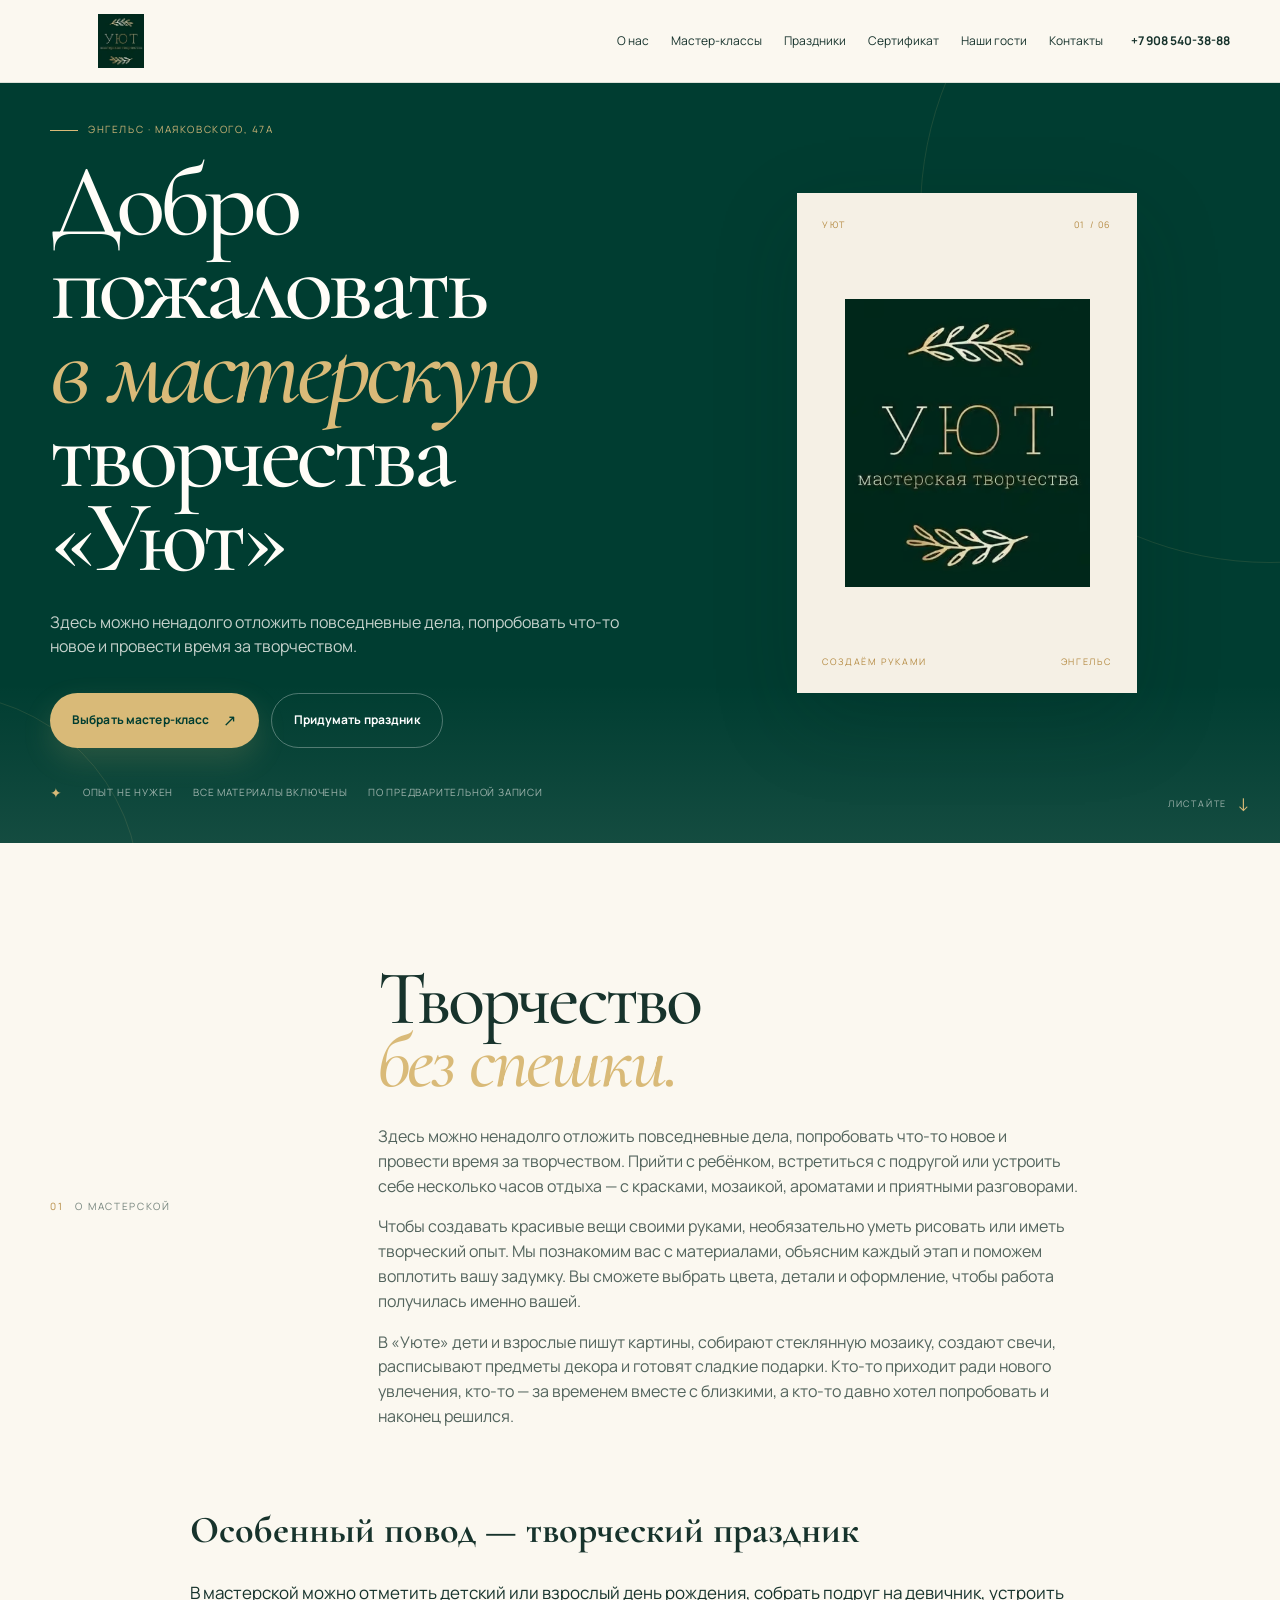
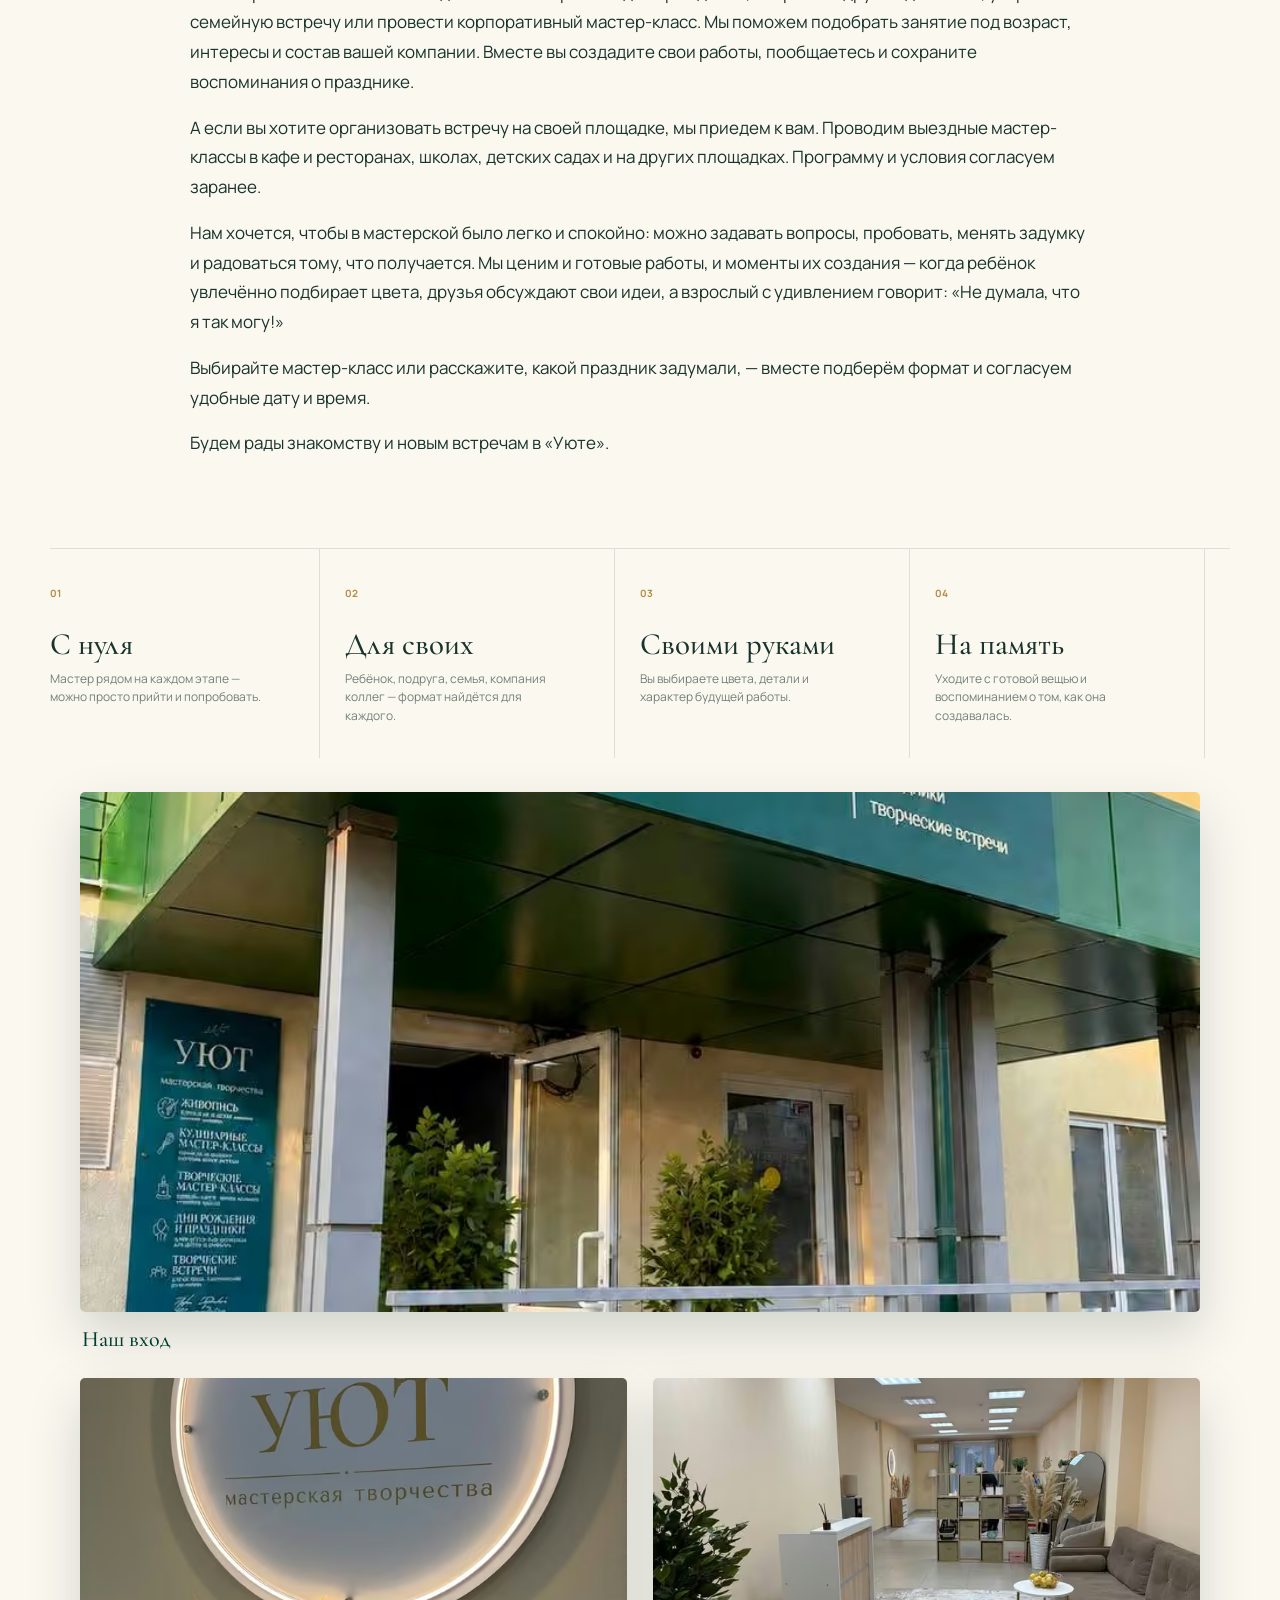
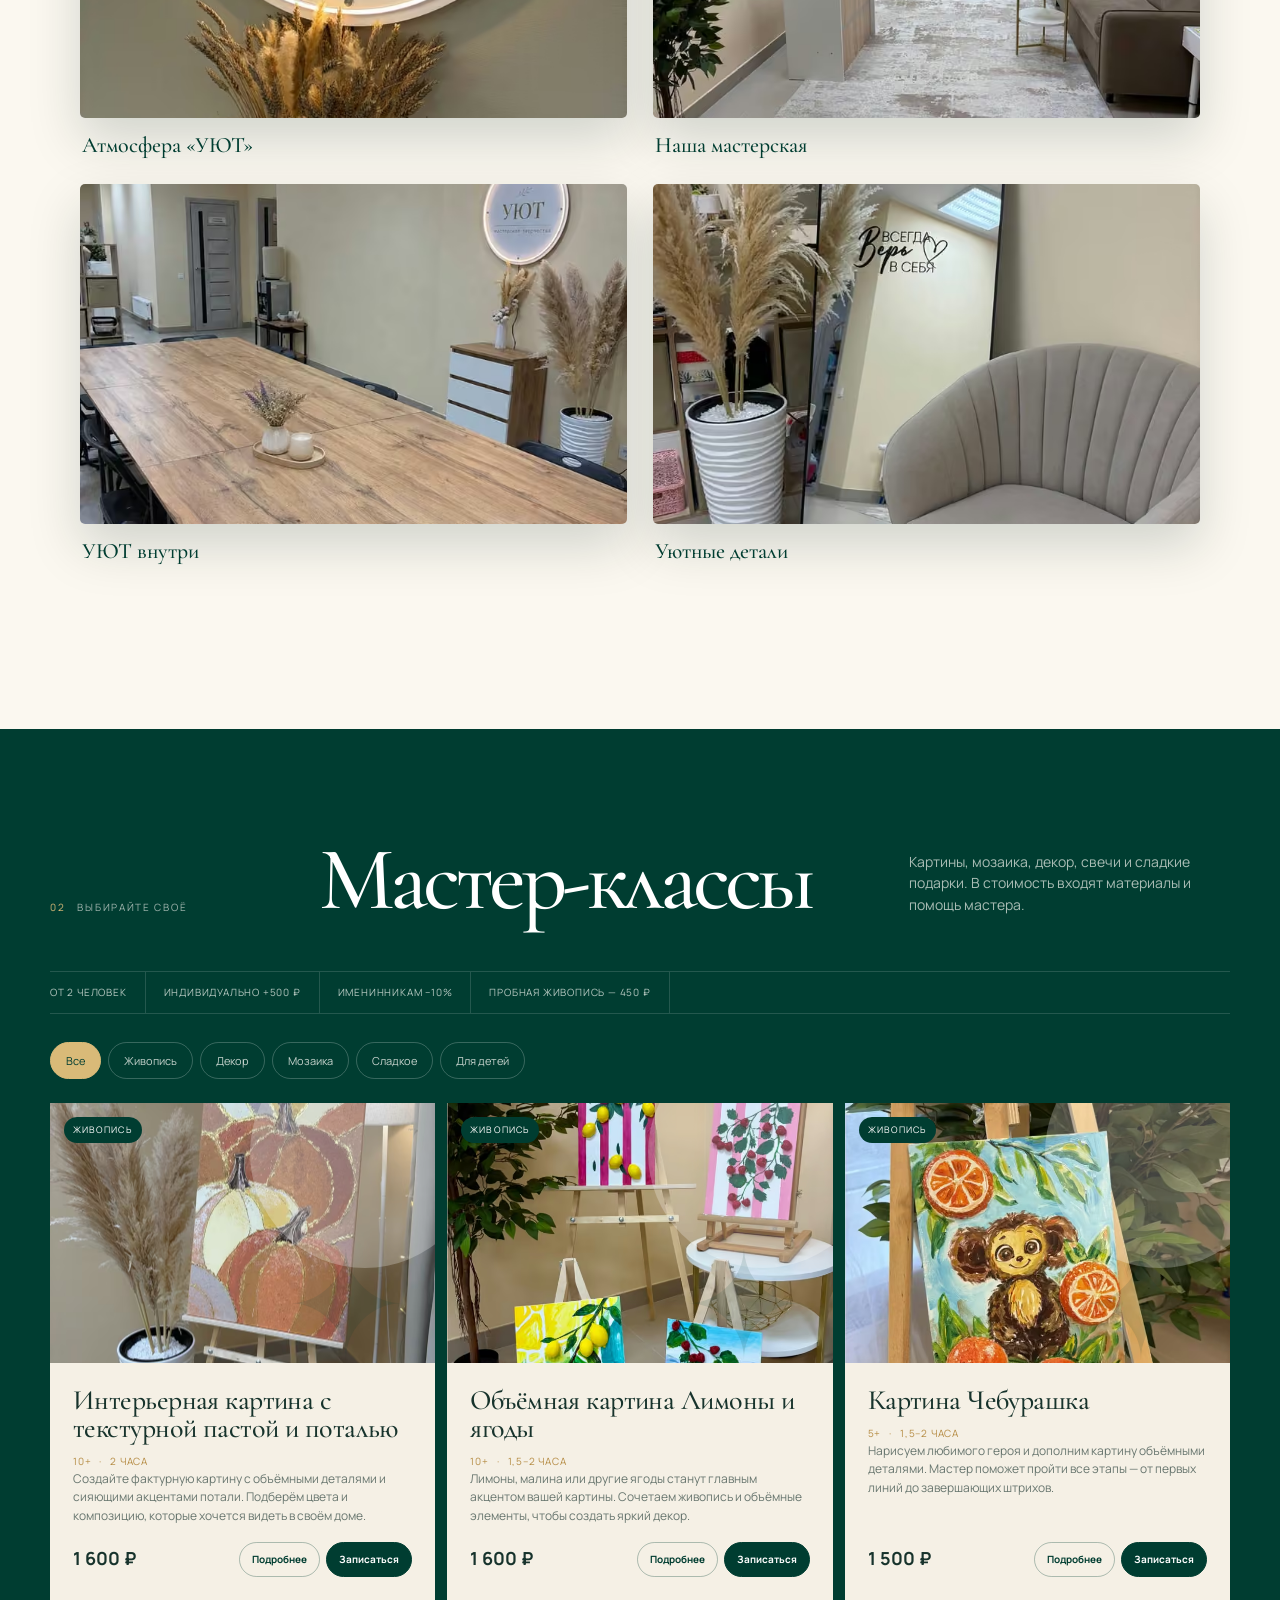
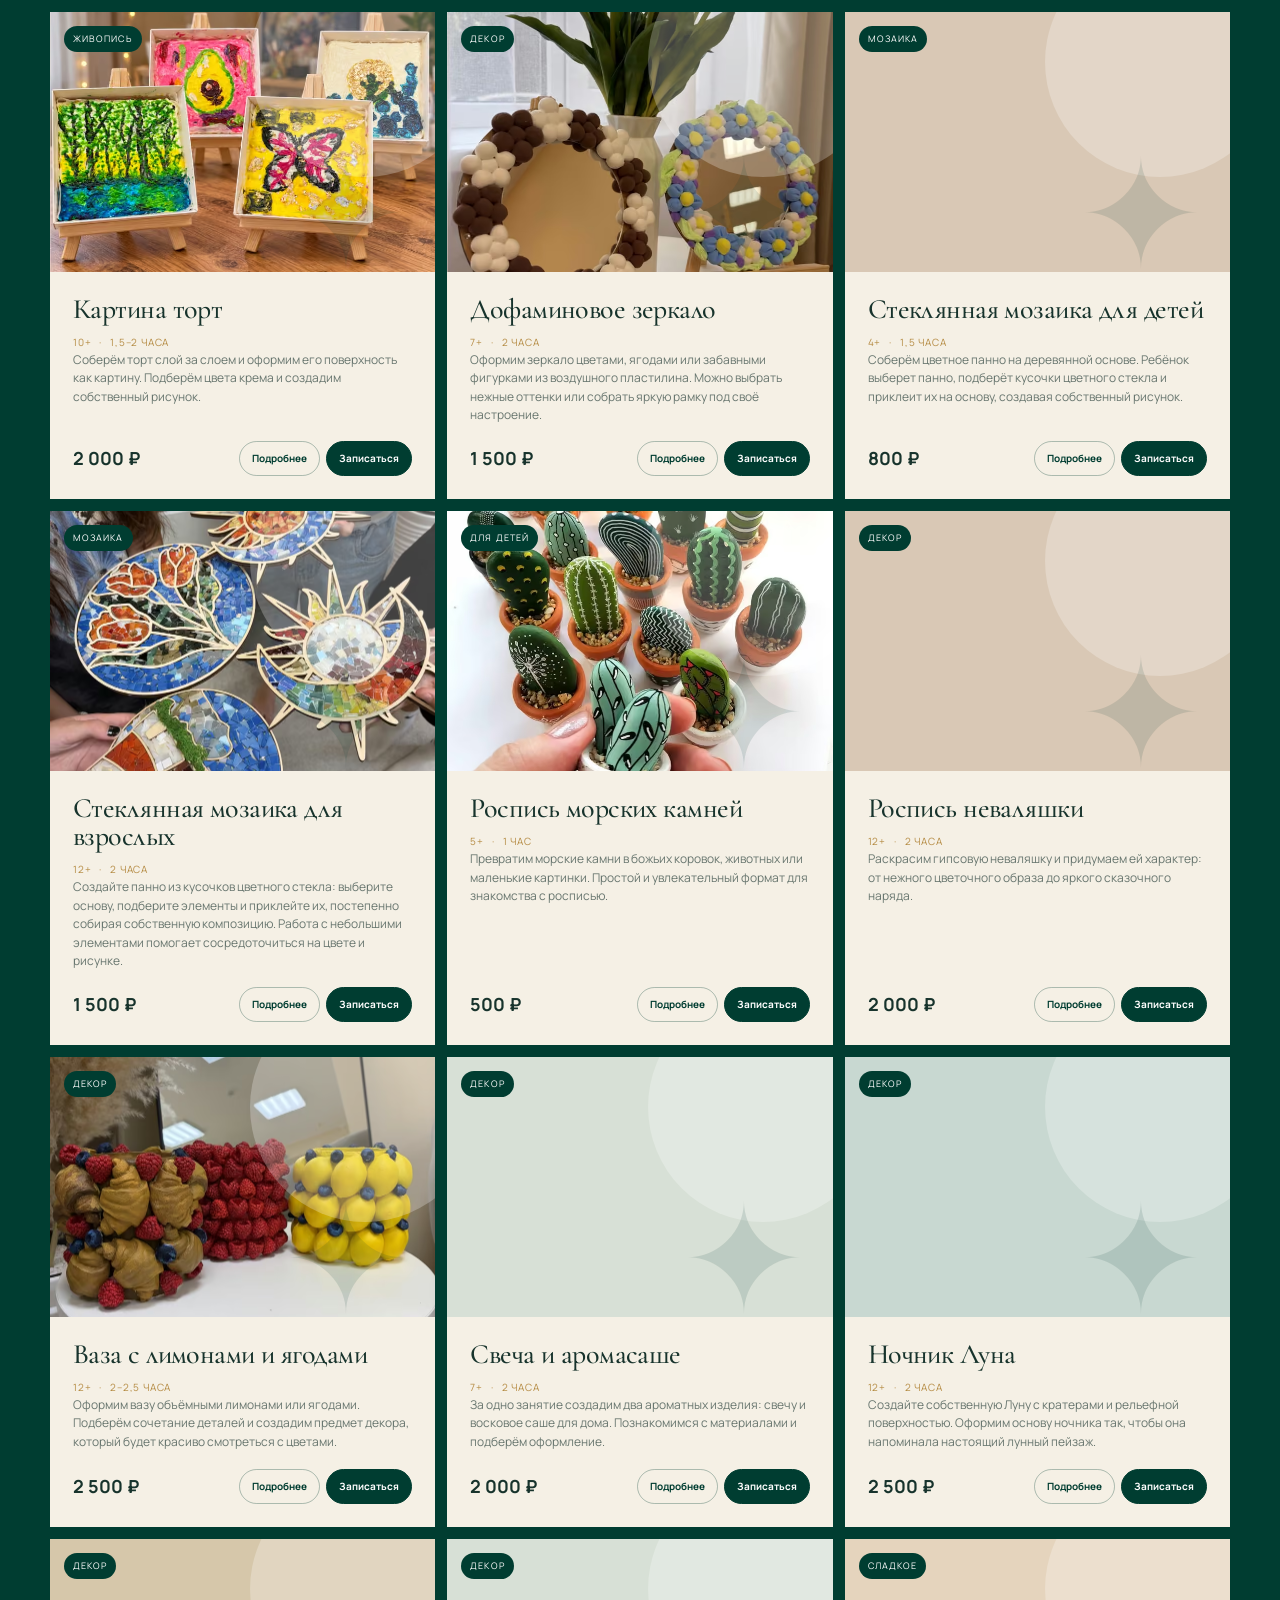
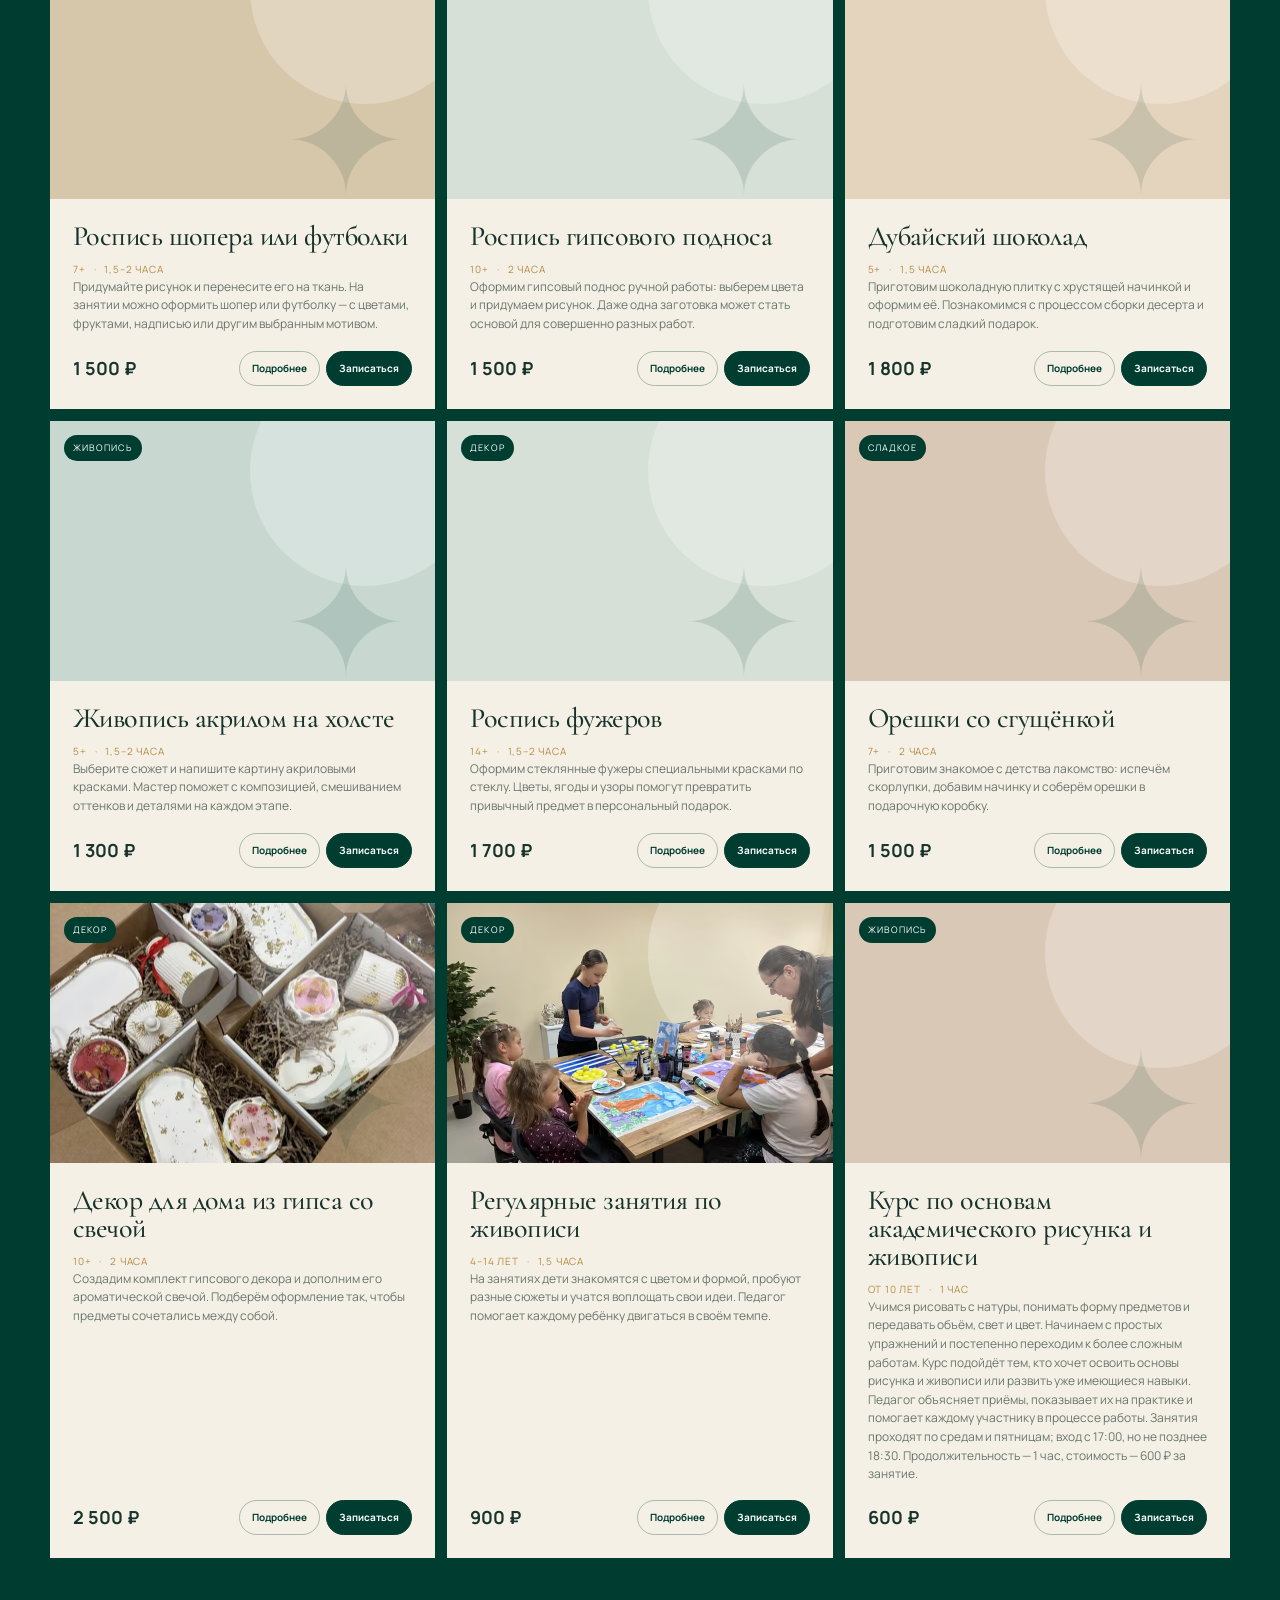
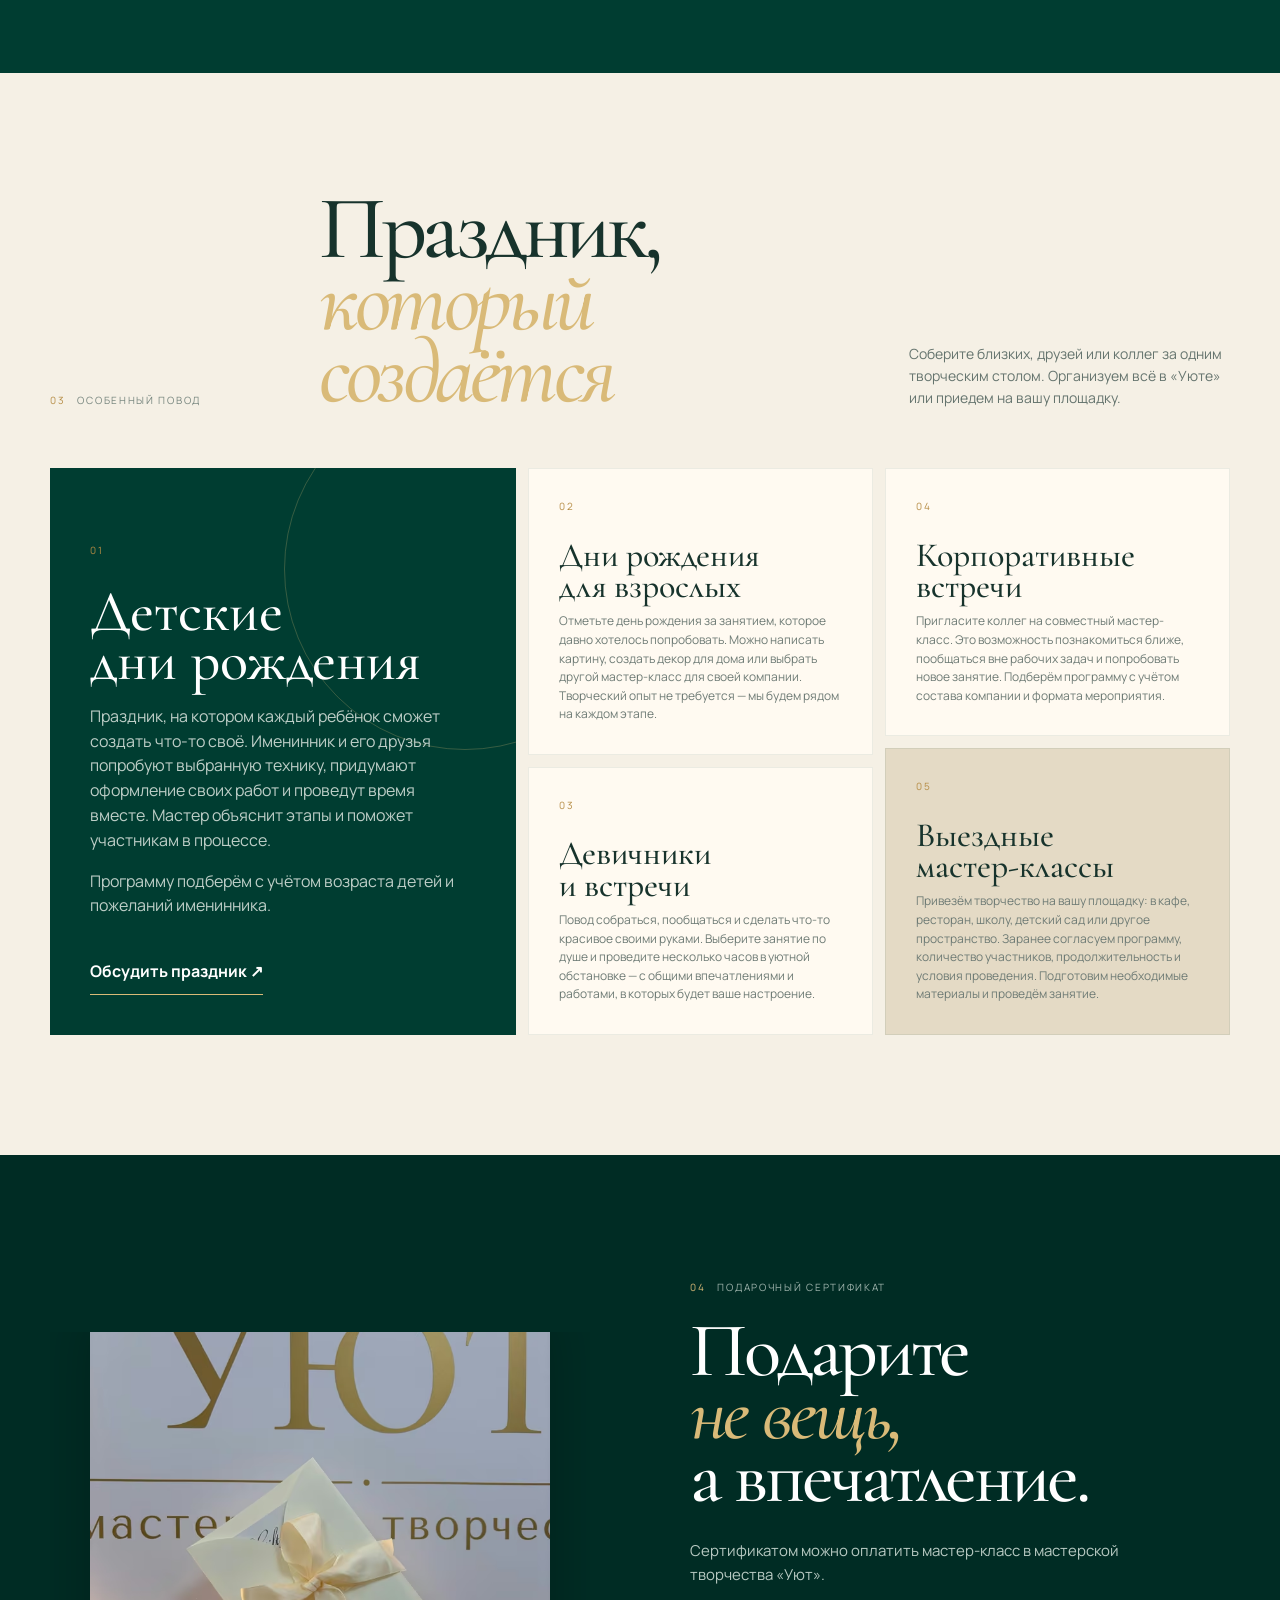
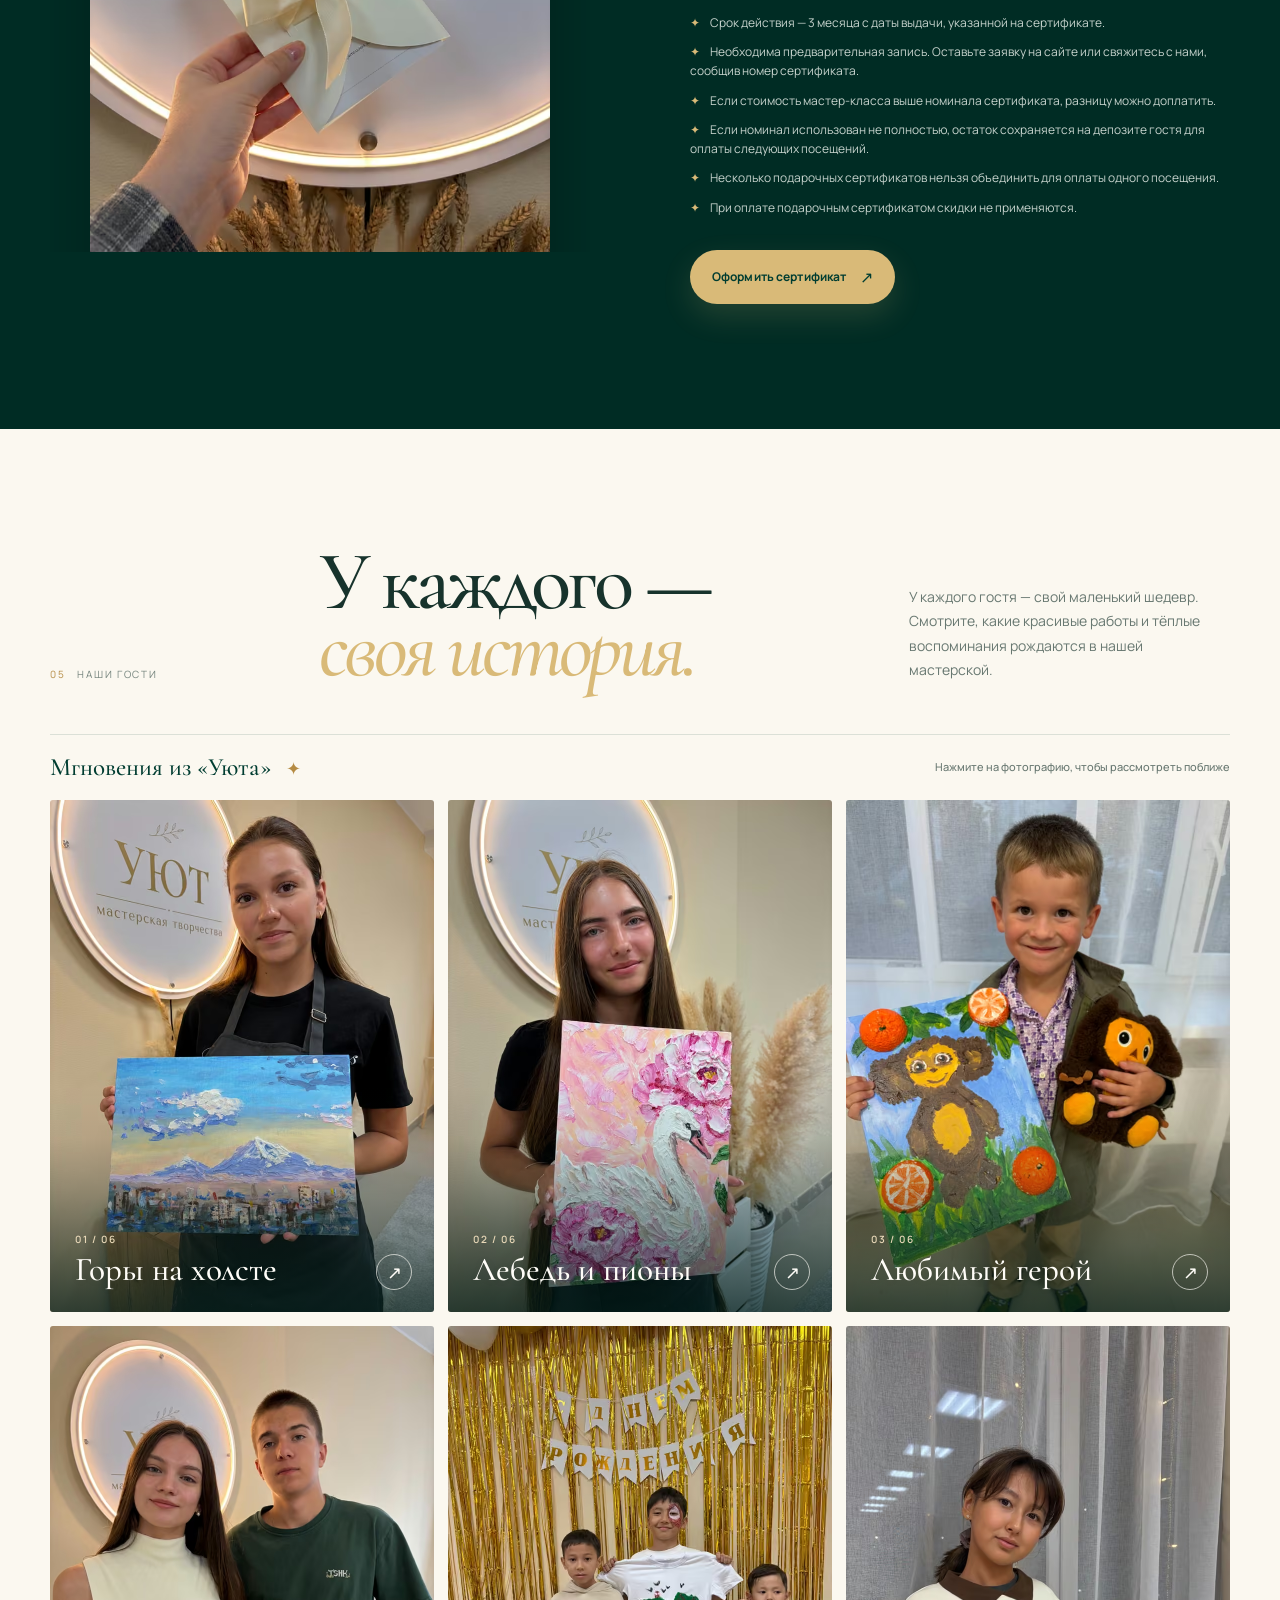
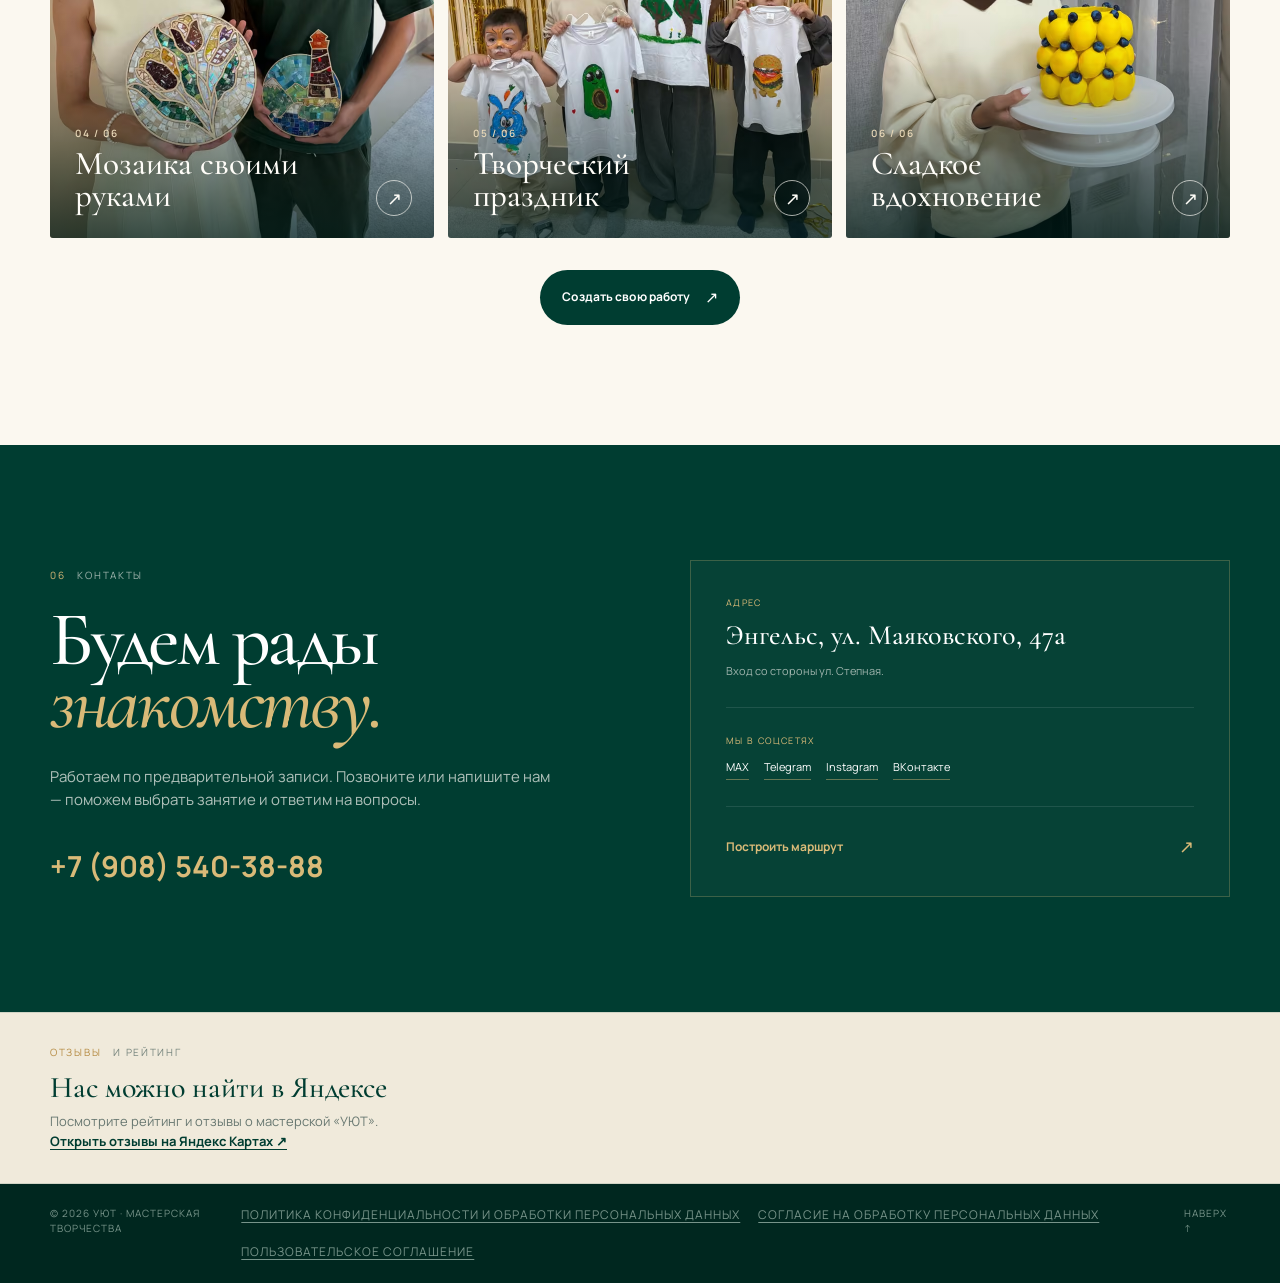
==== commit 0d530c3c: "Пункт 5: статический каталог, фильтры без пересоздания DOM, reveal-фолбэк - assets/data/workshops.js" ====
--- a/index.html
+++ b/index.html
@@ -9,7 +9,8 @@
 <link href="https://fonts.googleapis.com" rel="preconnect"/>
 <link crossorigin="" href="https://fonts.gstatic.com" rel="preconnect"/>
 <link href="https://fonts.googleapis.com/css2?family=Cormorant+Garamond:wght@400;500;600&amp;family=Manrope:wght@400;500;600;700&amp;display=swap" rel="stylesheet"/>
-<link href="assets/css/styles.css?v=2" rel="stylesheet"/>
+<script>document.documentElement.classList.add('js');window.__uyutReady=false;window.__revealFallback=setTimeout(function(){if(!window.__uyutReady)document.documentElement.classList.add('reveal-fallback')},3000)</script>
+<link href="assets/css/styles.css?v=3" rel="stylesheet"/>
 </head>
 <body>
 <div class="progress" id="progress"></div>
@@ -75,7 +76,29 @@
 <div class="section-intro reveal"><div class="section-label light">02 <span>Выбирайте своё</span></div><h2>Мастер-классы</h2><p>Картины, мозаика, декор, свечи и сладкие подарки. В стоимость входят материалы и помощь мастера.</p></div>
 <div class="rules reveal"><span>от 2 человек</span><span>индивидуально +500 ₽</span><span>именинникам −10%</span><span>пробная живопись — 450 ₽</span></div>
 <div class="filter-row" id="filters"><button class="active" data-filter="all">Все</button><button data-filter="painting">Живопись</button><button data-filter="decor">Декор</button><button data-filter="mosaic">Мозаика</button><button data-filter="food">Сладкое</button><button data-filter="kids">Для детей</button></div>
-<div class="workshop-grid" id="cards"></div>
+<div class="workshop-grid" id="cards"><!--@catalog:start-->
+<article class="work-card" data-category="painting"><div class="work-visual"><picture><!--@adapted assets/master-classes-jpeg/photo-15.jpg--><source type="image/avif" srcset="assets/img/classes/photo-15-770.avif 770w" sizes="(min-width:1051px) 385px, (min-width:701px) 339px, 362px"/><img alt="Интерьерная картина с текстурной пастой и поталью" loading="lazy" src="assets/img/classes/photo-15-770.webp" srcset="assets/img/classes/photo-15-770.webp 770w" sizes="(min-width:1051px) 385px, (min-width:701px) 339px, 362px" width="770" height="1027" decoding="async"/></picture><span class="work-tag">Живопись</span></div><div class="work-body"><h3>Интерьерная картина с текстурной пастой и поталью</h3><div class="meta"><span>10+</span><span>·</span><span>2 часа</span></div><p>Создайте фактурную картину с объёмными деталями и сияющими акцентами потали. Подберём цвета и композицию, которые хочется видеть в своём доме.</p><div class="work-bottom"><span class="price">1 600 ₽</span><div class="card-actions"><button class="mini-btn detail" data-i="0">Подробнее</button><button class="mini-btn primary book" data-i="0">Записаться</button></div></div></div></article>
+<article class="work-card" data-category="painting"><div class="work-visual"><picture><!--@adapted assets/embedded/original-01.png--><source type="image/avif" srcset="assets/img/classes/original-01-753.avif 753w" sizes="(min-width:1051px) 385px, (min-width:701px) 339px, 362px"/><img alt="Объёмная картина Лимоны и ягоды" loading="lazy" src="assets/img/classes/original-01-753.webp" srcset="assets/img/classes/original-01-753.webp 753w" sizes="(min-width:1051px) 385px, (min-width:701px) 339px, 362px" width="753" height="563" decoding="async"/></picture><span class="work-tag">Живопись</span></div><div class="work-body"><h3>Объёмная картина Лимоны и ягоды</h3><div class="meta"><span>10+</span><span>·</span><span>1,5–2 часа</span></div><p>Лимоны, малина или другие ягоды станут главным акцентом вашей картины. Сочетаем живопись и объёмные элементы, чтобы создать яркий декор.</p><div class="work-bottom"><span class="price">1 600 ₽</span><div class="card-actions"><button class="mini-btn detail" data-i="1">Подробнее</button><button class="mini-btn primary book" data-i="1">Записаться</button></div></div></div></article>
+<article class="work-card" data-category="painting"><div class="work-visual"><picture><!--@adapted assets/embedded/original-02.png--><source type="image/avif" srcset="assets/img/classes/original-02-753.avif 753w" sizes="(min-width:1051px) 385px, (min-width:701px) 339px, 362px"/><img alt="Картина Чебурашка" loading="lazy" src="assets/img/classes/original-02-753.webp" srcset="assets/img/classes/original-02-753.webp 753w" sizes="(min-width:1051px) 385px, (min-width:701px) 339px, 362px" width="753" height="563" decoding="async"/></picture><span class="work-tag">Живопись</span></div><div class="work-body"><h3>Картина Чебурашка</h3><div class="meta"><span>5+</span><span>·</span><span>1,5–2 часа</span></div><p>Нарисуем любимого героя и дополним картину объёмными деталями. Мастер поможет пройти все этапы — от первых линий до завершающих штрихов.</p><div class="work-bottom"><span class="price">1 500 ₽</span><div class="card-actions"><button class="mini-btn detail" data-i="2">Подробнее</button><button class="mini-btn primary book" data-i="2">Записаться</button></div></div></div></article>
+<article class="work-card" data-category="painting"><div class="work-visual"><picture><!--@adapted assets/embedded/original-03.png--><source type="image/avif" srcset="assets/img/classes/original-03-753.avif 753w" sizes="(min-width:1051px) 385px, (min-width:701px) 339px, 362px"/><img alt="Картина торт" loading="lazy" src="assets/img/classes/original-03-753.webp" srcset="assets/img/classes/original-03-753.webp 753w" sizes="(min-width:1051px) 385px, (min-width:701px) 339px, 362px" width="753" height="563" decoding="async"/></picture><span class="work-tag">Живопись</span></div><div class="work-body"><h3>Картина торт</h3><div class="meta"><span>10+</span><span>·</span><span>1,5–2 часа</span></div><p>Соберём торт слой за слоем и оформим его поверхность как картину. Подберём цвета крема и создадим собственный рисунок.</p><div class="work-bottom"><span class="price">2 000 ₽</span><div class="card-actions"><button class="mini-btn detail" data-i="3">Подробнее</button><button class="mini-btn primary book" data-i="3">Записаться</button></div></div></div></article>
+<article class="work-card" data-category="decor"><div class="work-visual"><picture><!--@adapted assets/embedded/original-04.png--><source type="image/avif" srcset="assets/img/classes/original-04-753.avif 753w" sizes="(min-width:1051px) 385px, (min-width:701px) 339px, 362px"/><img alt="Дофаминовое зеркало" loading="lazy" src="assets/img/classes/original-04-753.webp" srcset="assets/img/classes/original-04-753.webp 753w" sizes="(min-width:1051px) 385px, (min-width:701px) 339px, 362px" width="753" height="563" decoding="async"/></picture><span class="work-tag">Декор</span></div><div class="work-body"><h3>Дофаминовое зеркало</h3><div class="meta"><span>7+</span><span>·</span><span>2 часа</span></div><p>Оформим зеркало цветами, ягодами или забавными фигурками из воздушного пластилина. Можно выбрать нежные оттенки или собрать яркую рамку под своё настроение.</p><div class="work-bottom"><span class="price">1 500 ₽</span><div class="card-actions"><button class="mini-btn detail" data-i="4">Подробнее</button><button class="mini-btn primary book" data-i="4">Записаться</button></div></div></div></article>
+<article class="work-card" data-category="mosaic"><div class="work-visual"><picture><!--@adapted assets/embedded/original-05.png--><source type="image/avif" srcset="assets/img/classes/original-05-753.avif 753w" sizes="(min-width:1051px) 385px, (min-width:701px) 339px, 362px"/><img alt="Стеклянная мозаика для детей" loading="lazy" src="assets/img/classes/original-05-753.webp" srcset="assets/img/classes/original-05-753.webp 753w" sizes="(min-width:1051px) 385px, (min-width:701px) 339px, 362px" width="753" height="563" decoding="async"/></picture><span class="work-tag">Мозаика</span></div><div class="work-body"><h3>Стеклянная мозаика для детей</h3><div class="meta"><span>4+</span><span>·</span><span>1,5 часа</span></div><p>Соберём цветное панно на деревянной основе. Ребёнок выберет панно, подберёт кусочки цветного стекла и приклеит их на основу, создавая собственный рисунок.</p><div class="work-bottom"><span class="price">800 ₽</span><div class="card-actions"><button class="mini-btn detail" data-i="5">Подробнее</button><button class="mini-btn primary book" data-i="5">Записаться</button></div></div></div></article>
+<article class="work-card" data-category="mosaic"><div class="work-visual"><picture><!--@adapted assets/master-classes-jpeg/photo-11.jpg--><source type="image/avif" srcset="assets/img/classes/photo-11-770.avif 770w" sizes="(min-width:1051px) 385px, (min-width:701px) 339px, 362px"/><img alt="Стеклянная мозаика для взрослых" loading="lazy" src="assets/img/classes/photo-11-770.webp" srcset="assets/img/classes/photo-11-770.webp 770w" sizes="(min-width:1051px) 385px, (min-width:701px) 339px, 362px" width="770" height="1027" decoding="async"/></picture><span class="work-tag">Мозаика</span></div><div class="work-body"><h3>Стеклянная мозаика для взрослых</h3><div class="meta"><span>12+</span><span>·</span><span>2 часа</span></div><p>Создайте панно из кусочков цветного стекла: выберите основу, подберите элементы и приклейте их, постепенно собирая собственную композицию. Работа с небольшими элементами помогает сосредоточиться на цвете и рисунке.</p><div class="work-bottom"><span class="price">1 500 ₽</span><div class="card-actions"><button class="mini-btn detail" data-i="6">Подробнее</button><button class="mini-btn primary book" data-i="6">Записаться</button></div></div></div></article>
+<article class="work-card" data-category="kids"><div class="work-visual"><picture><!--@adapted assets/master-classes-jpeg/photo-12.jpg--><source type="image/avif" srcset="assets/img/classes/photo-12-770.avif 770w" sizes="(min-width:1051px) 385px, (min-width:701px) 339px, 362px"/><img alt="Роспись морских камней" loading="lazy" src="assets/img/classes/photo-12-770.webp" srcset="assets/img/classes/photo-12-770.webp 770w" sizes="(min-width:1051px) 385px, (min-width:701px) 339px, 362px" width="770" height="770" decoding="async"/></picture><span class="work-tag">Для детей</span></div><div class="work-body"><h3>Роспись морских камней</h3><div class="meta"><span>5+</span><span>·</span><span>1 час</span></div><p>Превратим морские камни в божьих коровок, животных или маленькие картинки. Простой и увлекательный формат для знакомства с росписью.</p><div class="work-bottom"><span class="price">500 ₽</span><div class="card-actions"><button class="mini-btn detail" data-i="7">Подробнее</button><button class="mini-btn primary book" data-i="7">Записаться</button></div></div></div></article>
+<article class="work-card" data-category="decor"><div class="work-visual"><picture><!--@adapted assets/master-classes-jpeg/photo-01.jpg--><source type="image/avif" srcset="assets/img/classes/photo-01-770.avif 770w" sizes="(min-width:1051px) 385px, (min-width:701px) 339px, 362px"/><img alt="Роспись неваляшки" loading="lazy" src="assets/img/classes/photo-01-770.webp" srcset="assets/img/classes/photo-01-770.webp 770w" sizes="(min-width:1051px) 385px, (min-width:701px) 339px, 362px" width="770" height="1027" decoding="async"/></picture><span class="work-tag">Декор</span></div><div class="work-body"><h3>Роспись неваляшки</h3><div class="meta"><span>12+</span><span>·</span><span>2 часа</span></div><p>Раскрасим гипсовую неваляшку и придумаем ей характер: от нежного цветочного образа до яркого сказочного наряда.</p><div class="work-bottom"><span class="price">2 000 ₽</span><div class="card-actions"><button class="mini-btn detail" data-i="8">Подробнее</button><button class="mini-btn primary book" data-i="8">Записаться</button></div></div></div></article>
+<article class="work-card" data-category="decor"><div class="work-visual"><picture><!--@adapted assets/master-classes-jpeg/photo-04.jpg--><source type="image/avif" srcset="assets/img/classes/photo-04-770.avif 770w" sizes="(min-width:1051px) 385px, (min-width:701px) 339px, 362px"/><img alt="Ваза с лимонами и ягодами" loading="lazy" src="assets/img/classes/photo-04-770.webp" srcset="assets/img/classes/photo-04-770.webp 770w" sizes="(min-width:1051px) 385px, (min-width:701px) 339px, 362px" width="770" height="1027" decoding="async"/></picture><span class="work-tag">Декор</span></div><div class="work-body"><h3>Ваза с лимонами и ягодами</h3><div class="meta"><span>12+</span><span>·</span><span>2–2,5 часа</span></div><p>Оформим вазу объёмными лимонами или ягодами. Подберём сочетание деталей и создадим предмет декора, который будет красиво смотреться с цветами.</p><div class="work-bottom"><span class="price">2 500 ₽</span><div class="card-actions"><button class="mini-btn detail" data-i="9">Подробнее</button><button class="mini-btn primary book" data-i="9">Записаться</button></div></div></div></article>
+<article class="work-card" data-category="decor"><div class="work-visual"><picture><!--@adapted assets/master-classes-jpeg/photo-03.jpg--><source type="image/avif" srcset="assets/img/classes/photo-03-770.avif 770w" sizes="(min-width:1051px) 385px, (min-width:701px) 339px, 362px"/><img alt="Свеча и аромасаше" loading="lazy" src="assets/img/classes/photo-03-770.webp" srcset="assets/img/classes/photo-03-770.webp 770w" sizes="(min-width:1051px) 385px, (min-width:701px) 339px, 362px" width="770" height="920" decoding="async"/></picture><span class="work-tag">Декор</span></div><div class="work-body"><h3>Свеча и аромасаше</h3><div class="meta"><span>7+</span><span>·</span><span>2 часа</span></div><p>За одно занятие создадим два ароматных изделия: свечу и восковое саше для дома. Познакомимся с материалами и подберём оформление.</p><div class="work-bottom"><span class="price">2 000 ₽</span><div class="card-actions"><button class="mini-btn detail" data-i="10">Подробнее</button><button class="mini-btn primary book" data-i="10">Записаться</button></div></div></div></article>
+<article class="work-card" data-category="decor"><div class="work-visual"><picture><!--@adapted assets/master-classes-jpeg/photo-06.jpg--><source type="image/avif" srcset="assets/img/classes/photo-06-770.avif 770w" sizes="(min-width:1051px) 385px, (min-width:701px) 339px, 362px"/><img alt="Ночник Луна" loading="lazy" src="assets/img/classes/photo-06-770.webp" srcset="assets/img/classes/photo-06-770.webp 770w" sizes="(min-width:1051px) 385px, (min-width:701px) 339px, 362px" width="770" height="1027" decoding="async"/></picture><span class="work-tag">Декор</span></div><div class="work-body"><h3>Ночник Луна</h3><div class="meta"><span>12+</span><span>·</span><span>2 часа</span></div><p>Создайте собственную Луну с кратерами и рельефной поверхностью. Оформим основу ночника так, чтобы она напоминала настоящий лунный пейзаж.</p><div class="work-bottom"><span class="price">2 500 ₽</span><div class="card-actions"><button class="mini-btn detail" data-i="11">Подробнее</button><button class="mini-btn primary book" data-i="11">Записаться</button></div></div></div></article>
+<article class="work-card" data-category="decor"><div class="work-visual"><picture><!--@adapted assets/master-classes-jpeg/photo-02.jpg--><source type="image/avif" srcset="assets/img/classes/photo-02-770.avif 770w" sizes="(min-width:1051px) 385px, (min-width:701px) 339px, 362px"/><img alt="Роспись шопера или футболки" loading="lazy" src="assets/img/classes/photo-02-770.webp" srcset="assets/img/classes/photo-02-770.webp 770w" sizes="(min-width:1051px) 385px, (min-width:701px) 339px, 362px" width="770" height="1027" decoding="async"/></picture><span class="work-tag">Декор</span></div><div class="work-body"><h3>Роспись шопера или футболки</h3><div class="meta"><span>7+</span><span>·</span><span>1,5–2 часа</span></div><p>Придумайте рисунок и перенесите его на ткань. На занятии можно оформить шопер или футболку — с цветами, фруктами, надписью или другим выбранным мотивом.</p><div class="work-bottom"><span class="price">1 500 ₽</span><div class="card-actions"><button class="mini-btn detail" data-i="12">Подробнее</button><button class="mini-btn primary book" data-i="12">Записаться</button></div></div></div></article>
+<article class="work-card" data-category="decor"><div class="work-visual"><picture><!--@adapted assets/embedded/original-06.png--><source type="image/avif" srcset="assets/img/classes/original-06-753.avif 753w" sizes="(min-width:1051px) 385px, (min-width:701px) 339px, 362px"/><img alt="Роспись гипсового подноса" loading="lazy" src="assets/img/classes/original-06-753.webp" srcset="assets/img/classes/original-06-753.webp 753w" sizes="(min-width:1051px) 385px, (min-width:701px) 339px, 362px" width="753" height="563" decoding="async"/></picture><span class="work-tag">Декор</span></div><div class="work-body"><h3>Роспись гипсового подноса</h3><div class="meta"><span>10+</span><span>·</span><span>2 часа</span></div><p>Оформим гипсовый поднос ручной работы: выберем цвета и придумаем рисунок. Даже одна заготовка может стать основой для совершенно разных работ.</p><div class="work-bottom"><span class="price">1 500 ₽</span><div class="card-actions"><button class="mini-btn detail" data-i="13">Подробнее</button><button class="mini-btn primary book" data-i="13">Записаться</button></div></div></div></article>
+<article class="work-card" data-category="food"><div class="work-visual"><picture><!--@adapted assets/master-classes-jpeg/photo-14.jpg--><source type="image/avif" srcset="assets/img/classes/photo-14-770.avif 770w" sizes="(min-width:1051px) 385px, (min-width:701px) 339px, 362px"/><img alt="Дубайский шоколад" loading="lazy" src="assets/img/classes/photo-14-770.webp" srcset="assets/img/classes/photo-14-770.webp 770w" sizes="(min-width:1051px) 385px, (min-width:701px) 339px, 362px" width="770" height="676" decoding="async"/></picture><span class="work-tag">Сладкое</span></div><div class="work-body"><h3>Дубайский шоколад</h3><div class="meta"><span>5+</span><span>·</span><span>1,5 часа</span></div><p>Приготовим шоколадную плитку с хрустящей начинкой и оформим её. Познакомимся с процессом сборки десерта и подготовим сладкий подарок.</p><div class="work-bottom"><span class="price">1 800 ₽</span><div class="card-actions"><button class="mini-btn detail" data-i="14">Подробнее</button><button class="mini-btn primary book" data-i="14">Записаться</button></div></div></div></article>
+<article class="work-card" data-category="painting"><div class="work-visual"><picture><!--@adapted assets/master-classes-jpeg/photo-07.jpg--><source type="image/avif" srcset="assets/img/classes/photo-07-770.avif 770w" sizes="(min-width:1051px) 385px, (min-width:701px) 339px, 362px"/><img alt="Живопись акрилом на холсте" loading="lazy" src="assets/img/classes/photo-07-770.webp" srcset="assets/img/classes/photo-07-770.webp 770w" sizes="(min-width:1051px) 385px, (min-width:701px) 339px, 362px" width="770" height="1027" decoding="async"/></picture><span class="work-tag">Живопись</span></div><div class="work-body"><h3>Живопись акрилом на холсте</h3><div class="meta"><span>5+</span><span>·</span><span>1,5–2 часа</span></div><p>Выберите сюжет и напишите картину акриловыми красками. Мастер поможет с композицией, смешиванием оттенков и деталями на каждом этапе.</p><div class="work-bottom"><span class="price">1 300 ₽</span><div class="card-actions"><button class="mini-btn detail" data-i="15">Подробнее</button><button class="mini-btn primary book" data-i="15">Записаться</button></div></div></div></article>
+<article class="work-card" data-category="decor"><div class="work-visual"><picture><!--@adapted assets/master-classes-jpeg/photo-08.jpg--><source type="image/avif" srcset="assets/img/classes/photo-08-770.avif 770w" sizes="(min-width:1051px) 385px, (min-width:701px) 339px, 362px"/><img alt="Роспись фужеров" loading="lazy" src="assets/img/classes/photo-08-770.webp" srcset="assets/img/classes/photo-08-770.webp 770w" sizes="(min-width:1051px) 385px, (min-width:701px) 339px, 362px" width="770" height="1368" decoding="async"/></picture><span class="work-tag">Декор</span></div><div class="work-body"><h3>Роспись фужеров</h3><div class="meta"><span>14+</span><span>·</span><span>1,5–2 часа</span></div><p>Оформим стеклянные фужеры специальными красками по стеклу. Цветы, ягоды и узоры помогут превратить привычный предмет в персональный подарок.</p><div class="work-bottom"><span class="price">1 700 ₽</span><div class="card-actions"><button class="mini-btn detail" data-i="16">Подробнее</button><button class="mini-btn primary book" data-i="16">Записаться</button></div></div></div></article>
+<article class="work-card" data-category="food"><div class="work-visual"><picture><!--@adapted assets/master-classes-jpeg/photo-10.jpg--><source type="image/avif" srcset="assets/img/classes/photo-10-770.avif 770w" sizes="(min-width:1051px) 385px, (min-width:701px) 339px, 362px"/><img alt="Орешки со сгущёнкой" loading="lazy" src="assets/img/classes/photo-10-770.webp" srcset="assets/img/classes/photo-10-770.webp 770w" sizes="(min-width:1051px) 385px, (min-width:701px) 339px, 362px" width="770" height="1027" decoding="async"/></picture><span class="work-tag">Сладкое</span></div><div class="work-body"><h3>Орешки со сгущёнкой</h3><div class="meta"><span>7+</span><span>·</span><span>2 часа</span></div><p>Приготовим знакомое с детства лакомство: испечём скорлупки, добавим начинку и соберём орешки в подарочную коробку.</p><div class="work-bottom"><span class="price">1 500 ₽</span><div class="card-actions"><button class="mini-btn detail" data-i="17">Подробнее</button><button class="mini-btn primary book" data-i="17">Записаться</button></div></div></div></article>
+<article class="work-card" data-category="decor"><div class="work-visual"><picture><!--@adapted assets/master-classes-jpeg/photo-05.jpg--><source type="image/avif" srcset="assets/img/classes/photo-05-770.avif 770w" sizes="(min-width:1051px) 385px, (min-width:701px) 339px, 362px"/><img alt="Декор для дома из гипса со свечой" loading="lazy" src="assets/img/classes/photo-05-770.webp" srcset="assets/img/classes/photo-05-770.webp 770w" sizes="(min-width:1051px) 385px, (min-width:701px) 339px, 362px" width="770" height="1027" decoding="async"/></picture><span class="work-tag">Декор</span></div><div class="work-body"><h3>Декор для дома из гипса со свечой</h3><div class="meta"><span>10+</span><span>·</span><span>2 часа</span></div><p>Создадим комплект гипсового декора и дополним его ароматической свечой. Подберём оформление так, чтобы предметы сочетались между собой.</p><div class="work-bottom"><span class="price">2 500 ₽</span><div class="card-actions"><button class="mini-btn detail" data-i="18">Подробнее</button><button class="mini-btn primary book" data-i="18">Записаться</button></div></div></div></article>
+<article class="work-card" data-category="decor"><div class="work-visual"><picture><!--@adapted assets/master-classes-jpeg/photo-09.jpg--><source type="image/avif" srcset="assets/img/classes/photo-09-770.avif 770w" sizes="(min-width:1051px) 385px, (min-width:701px) 339px, 362px"/><img alt="Регулярные занятия по живописи" loading="lazy" src="assets/img/classes/photo-09-770.webp" srcset="assets/img/classes/photo-09-770.webp 770w" sizes="(min-width:1051px) 385px, (min-width:701px) 339px, 362px" width="770" height="578" decoding="async"/></picture><span class="work-tag">Декор</span></div><div class="work-body"><h3>Регулярные занятия по живописи</h3><div class="meta"><span>4–14 лет</span><span>·</span><span>1,5 часа</span></div><p>На занятиях дети знакомятся с цветом и формой, пробуют разные сюжеты и учатся воплощать свои идеи. Педагог помогает каждому ребёнку двигаться в своём темпе.</p><div class="work-bottom"><span class="price">900 ₽</span><div class="card-actions"><button class="mini-btn detail" data-i="19">Подробнее</button><button class="mini-btn primary book" data-i="19">Записаться</button></div></div></div></article>
+<article class="work-card" data-category="painting"><div class="work-visual"><picture><!--@adapted assets/master-classes-jpeg/photo-13.jpg--><source type="image/avif" srcset="assets/img/classes/photo-13-770.avif 770w" sizes="(min-width:1051px) 385px, (min-width:701px) 339px, 362px"/><img alt="Курс по основам академического рисунка и живописи" loading="lazy" src="assets/img/classes/photo-13-770.webp" srcset="assets/img/classes/photo-13-770.webp 770w" sizes="(min-width:1051px) 385px, (min-width:701px) 339px, 362px" width="770" height="1027" decoding="async"/></picture><span class="work-tag">Живопись</span></div><div class="work-body"><h3>Курс по основам академического рисунка и живописи</h3><div class="meta"><span>от 10 лет</span><span>·</span><span>1 час</span></div><p>Учимся рисовать с натуры, понимать форму предметов и передавать объём, свет и цвет. Начинаем с простых упражнений и постепенно переходим к более сложным работам. Курс подойдёт тем, кто хочет освоить основы рисунка и живописи или развить уже имеющиеся навыки. Педагог объясняет приёмы, показывает их на практике и помогает каждому участнику в процессе работы. Занятия проходят по средам и пятницам; вход с 17:00, но не позднее 18:30. Продолжительность — 1 час, стоимость — 600 ₽ за занятие.</p><div class="work-bottom"><span class="price">600 ₽</span><div class="card-actions"><button class="mini-btn detail" data-i="20">Подробнее</button><button class="mini-btn primary book" data-i="20">Записаться</button></div></div></div></article>
+<!--@catalog:end--></div>
 </div>
 </section>
 <section class="events" id="events">
@@ -153,5 +176,6 @@
 </div>
 </dialog>
 <script src="assets/js/images.js?v=1"></script>
-<script src="assets/js/main.js?v=2"></script>
+<script src="assets/js/catalog.js?v=1c905586"></script>
+<script src="assets/js/main.js?v=3"></script>
 </body></html>
--- a/assets/css/styles.css
+++ b/assets/css/styles.css
@@ -1,5 +1,5 @@
 /* УЮТ — стили сайта (вынесено из index.html). Порядок блоков сохраняет исходный каскад. */
-:root{--green:#003d31;--green-deep:#002c24;--green-2:#0a5848;--cream:#f5f0e5;--paper:#fbf8f0;--sand:#e9dfcc;--gold:#d9ba78;--gold-2:#b58b43;--ink:#17332c;--muted:#687871;--line:rgba(0,61,49,.13);--white:#fffdf8;--shadow:0 28px 80px rgba(0,35,27,.18);--serif:'Cormorant Garamond',Georgia,serif;--sans:'Manrope',Arial,sans-serif}*{box-sizing:border-box}html{scroll-behavior:smooth}body{margin:0;background:var(--paper);color:var(--ink);font-family:var(--sans);line-height:1.55}body.lock{overflow:hidden}picture{display:contents}a{text-decoration:none;color:inherit}button,input,select,textarea{font:inherit}button{cursor:pointer}.wrap{width:min(1180px,calc(100% - 56px));margin:0 auto}.progress{position:fixed;z-index:200;top:0;left:0;height:3px;width:0;background:var(--gold);transition:width .1s}.site-header{position:sticky;top:0;z-index:100;background:rgba(251,248,240,.9);backdrop-filter:blur(18px);border-bottom:1px solid var(--line)}.header-inner{height:82px;display:flex;align-items:center;gap:28px}.logo-lockup{display:flex;align-items:baseline;gap:10px}.logo-word{font:500 32px/1 var(--serif);letter-spacing:.13em;color:var(--green)}.logo-caption{font:400 11px/1 var(--serif);color:var(--gold-2);letter-spacing:.03em}.main-nav{display:flex;gap:22px;margin-left:auto;font-size:12px}.main-nav a{position:relative;padding:8px 0}.main-nav a:after{content:'';position:absolute;left:0;right:100%;bottom:3px;height:1px;background:var(--gold-2);transition:.25s}.main-nav a:hover:after{right:0}.header-phone{font-size:12px;font-weight:700;white-space:nowrap}.burger{display:none;margin-left:auto;border:0;background:none;width:38px;height:38px;position:relative}.burger i{position:absolute;left:8px;width:22px;height:1px;background:var(--green);transition:.2s}.burger i:first-child{top:14px}.burger i:last-child{top:23px}.mobile-menu{display:none;padding:8px 28px 24px;background:var(--paper);border-top:1px solid var(--line)}.mobile-menu a{display:block;padding:12px 0;border-bottom:1px solid var(--line);font-size:14px}.mobile-phone{font-weight:700;color:var(--gold-2)}.hero{min-height:760px;background:var(--green);color:var(--white);position:relative;overflow:hidden}.hero:after{content:'';position:absolute;inset:auto 0 0;height:160px;background:linear-gradient(to top,var(--paper),transparent);opacity:.08}.hero-grid{min-height:760px;display:grid;grid-template-columns:1fr .9fr;gap:70px;align-items:center;position:relative;z-index:2}.kicker{display:flex;align-items:center;gap:10px;text-transform:uppercase;letter-spacing:.16em;font-size:10px;color:#cbb477;margin-bottom:22px}.kicker span{width:28px;height:1px;background:var(--gold)}h1,h2,h3,p{margin-top:0}.hero h1{font:500 clamp(64px,8vw,108px)/.82 var(--serif);letter-spacing:-.045em;margin-bottom:30px}.hero h1 em,.section-intro h2 em,.statement-copy h2 em,.cert-copy h2 em,.contact-grid h2 em{font-style:italic;color:var(--gold)}.hero-copy>p{max-width:600px;color:#c5d2cc;font-size:16px}.hero-actions{display:flex;gap:12px;flex-wrap:wrap;margin:34px 0}.button{display:inline-flex;align-items:center;justify-content:center;gap:14px;border:0;border-radius:999px;padding:15px 22px;font-weight:700;font-size:12px;letter-spacing:.01em;transition:transform .25s,background .25s,box-shadow .25s}.button b{font-size:16px;font-weight:500}.button:hover{transform:translateY(-3px)}.button-gold{background:var(--gold);color:var(--green);box-shadow:0 12px 30px rgba(217,186,120,.16)}.button-line{background:transparent;color:#fff;border:1px solid rgba(255,255,255,.3)}.button-line:hover{border-color:var(--gold);color:var(--gold)}.button-dark{background:var(--green);color:#fff}.button-green{background:var(--green);color:#fff}.full{width:100%}.hero-note{display:flex;gap:20px;flex-wrap:wrap;color:#9fb4ad;font-size:10px;text-transform:uppercase;letter-spacing:.08em}.hero-note span{display:flex;gap:7px;align-items:center}.hero-note .spark{color:var(--gold);font-size:14px}.hero-art{height:590px;position:relative}.hero-card-main{position:absolute;right:65px;top:25px;width:340px;height:500px;background:var(--cream);color:var(--green);padding:25px;box-shadow:var(--shadow);transform:rotate(2.2deg);display:flex;flex-direction:column;align-items:center;justify-content:center;overflow:hidden}.hero-card-main:before{content:'';position:absolute;width:380px;height:380px;border:1px solid rgba(181,139,67,.35);border-radius:50%}.hero-card-top,.hero-card-bottom{position:absolute;left:25px;right:25px;display:flex;justify-content:space-between;font-size:9px;text-transform:uppercase;letter-spacing:.18em;color:var(--gold-2)}.hero-card-top{top:25px}.hero-card-bottom{bottom:24px}.hero-logo-mark{font:500 82px/1 var(--serif);letter-spacing:.12em;position:relative}.leaf-line{font-size:30px;color:var(--gold-2);letter-spacing:.4em;margin:14px 0}.hero-card-main p{font:400 22px/1.05 var(--serif);text-align:center;letter-spacing:.08em}.hero-photo{position:absolute;left:0;bottom:12px;width:190px;height:280px;background:#ddd;box-shadow:var(--shadow);transform:rotate(-7deg);padding:7px}.hero-photo img{width:100%;height:100%;object-fit:cover}.hero-stamp{position:absolute;right:0;bottom:20px;width:115px;height:115px;border:1px solid rgba(217,186,120,.6);border-radius:50%;display:grid;place-items:center;text-align:center;text-transform:uppercase;letter-spacing:.15em;font-size:9px;color:var(--gold);transform:rotate(10deg);line-height:1.3}.hero-stamp b{font-size:17px;font-weight:400}.hero-orbit{position:absolute;border:1px solid rgba(217,186,120,.13);border-radius:50%;pointer-events:none}.hero-orbit-a{width:700px;height:700px;right:-260px;top:-220px}.hero-orbit-b{width:400px;height:400px;left:-260px;bottom:-250px}.scroll-cue{position:absolute;z-index:4;right:28px;bottom:25px;color:#9fb4ad;font-size:9px;text-transform:uppercase;letter-spacing:.2em;display:flex;gap:10px;align-items:center}.scroll-cue b{font-size:18px;color:var(--gold);font-weight:400}.statement{padding:125px 0 95px}.statement-grid{display:grid;grid-template-columns:.45fr 1.55fr;gap:80px}.section-label{font-size:10px;letter-spacing:.17em;text-transform:uppercase;color:var(--gold-2);display:flex;gap:12px;align-items:center}.section-label span{color:#75847d}.section-label.light span{color:#9fb4ad}.statement-copy{max-width:760px}.statement-copy h2,.cert-copy h2,.contact-grid h2{font:500 clamp(55px,6vw,84px)/.82 var(--serif);letter-spacing:-.04em;margin:0 0 30px}.statement-copy p{font-size:16px;color:#53645d;max-width:700px}.values{display:grid;grid-template-columns:repeat(4,1fr);border-top:1px solid var(--line);margin-top:90px}.value{padding:30px 25px 20px 0;border-right:1px solid var(--line);margin-right:25px}.value:last-child{border:0;margin:0}.value b{font-size:10px;color:var(--gold-2)}.value h3{font:500 31px/1 var(--serif);margin:25px 0 10px}.value p{font-size:12px;color:#718079;max-width:220px}.workshops{background:var(--green);color:#fff;padding:115px 0}.section-intro{display:grid;grid-template-columns:.5fr 1.2fr .7fr;gap:40px;align-items:end}.section-intro h2{font:500 clamp(60px,7vw,98px)/.8 var(--serif);letter-spacing:-.05em;margin:0}.section-intro>p{color:#a9bdb5;font-size:14px;margin:0}.section-intro.light-bg>p{color:#65746e}.light{color:var(--gold)}.rules{display:flex;flex-wrap:wrap;gap:0;margin:55px 0 28px;border-top:1px solid rgba(255,255,255,.14);border-bottom:1px solid rgba(255,255,255,.14)}.rules span{font-size:10px;letter-spacing:.08em;text-transform:uppercase;color:#b6c8c1;padding:13px 18px;border-right:1px solid rgba(255,255,255,.14)}.rules span:first-child{padding-left:0}.filter-row{display:flex;gap:7px;flex-wrap:wrap;margin-bottom:24px}.filter-row button{border:1px solid rgba(255,255,255,.22);background:transparent;color:#c5d2cc;border-radius:999px;padding:9px 15px;font-size:11px}.filter-row button:hover,.filter-row button.active{background:var(--gold);color:var(--green);border-color:var(--gold)}.workshop-grid{display:grid;grid-template-columns:repeat(3,1fr);gap:12px}.work-card{background:var(--cream);color:var(--ink);min-height:470px;display:flex;flex-direction:column;position:relative;overflow:hidden;transition:transform .3s,box-shadow .3s}.work-card:hover{transform:translateY(-6px);box-shadow:0 25px 55px rgba(0,0,0,.2)}.work-visual{height:215px;position:relative;overflow:hidden;background:#d6c7aa}.work-visual:before{content:'';position:absolute;width:230px;height:230px;border-radius:50%;background:rgba(255,255,255,.25);right:-45px;top:-65px}.work-visual:after{content:'✦';position:absolute;right:26px;bottom:-22px;font:150px/1 var(--serif);color:rgba(0,61,49,.12)}.work-card:nth-child(3n+2) .work-visual{background:#d7e0d6}.work-card:nth-child(3n) .work-visual{background:#d9c8b5}.work-card:nth-child(4n) .work-visual{background:#c8d8d1}.work-card:nth-child(5n) .work-visual{background:#e5d4bd}.visual-word{position:absolute;left:24px;bottom:18px;font:500 35px/1 var(--serif);color:var(--green);max-width:210px;z-index:2}.work-tag{position:absolute;z-index:3;left:18px;top:17px;background:var(--green);color:#fff;padding:6px 9px;border-radius:30px;font-size:9px;letter-spacing:.12em;text-transform:uppercase}.work-body{padding:23px;display:flex;flex-direction:column;flex:1}.work-body h3{font:500 28px/1 var(--serif);margin:0 0 12px;letter-spacing:-.02em}.work-body p{font-size:12px;color:#68766f;margin:0 0 16px}.meta{display:flex;gap:8px;flex-wrap:wrap;color:var(--gold-2);font-size:10px;text-transform:uppercase;letter-spacing:.08em}.work-bottom{margin-top:auto;display:flex;justify-content:space-between;align-items:center;gap:8px}.price{font-size:18px;font-weight:700}.card-actions{display:flex;gap:6px}.mini-btn{border:1px solid rgba(0,61,49,.3);background:transparent;color:var(--green);border-radius:999px;padding:9px 12px;font-size:10px;font-weight:700}.mini-btn.primary{background:var(--green);color:#fff;border-color:var(--green)}.events{padding:120px 0;background:var(--cream)}.event-layout{display:grid;grid-template-columns:1.15fr .85fr .85fr;gap:12px;margin-top:60px}.event-feature{min-height:540px;background:var(--green);color:#fff;padding:40px;display:flex;flex-direction:column;justify-content:flex-end;position:relative;overflow:hidden}.event-feature:before{content:'';position:absolute;width:360px;height:360px;border:1px solid rgba(217,186,120,.25);border-radius:50%;right:-130px;top:-80px}.event-feature>span,.event-mini>span{font-size:10px;color:var(--gold-2);letter-spacing:.15em}.event-feature h3{font:500 58px/.84 var(--serif);margin:30px 0 18px;position:relative}.event-feature p{color:#bdcec7;max-width:400px;position:relative}.event-feature button{align-self:flex-start;margin-top:15px;background:none;color:#fff;border:0;border-bottom:1px solid var(--gold);padding:10px 0;font-weight:700;position:relative}.event-stack{display:grid;gap:12px}.event-mini{background:#fffaf1;padding:30px;min-height:264px;border:1px solid rgba(0,61,49,.08);display:flex;flex-direction:column;justify-content:flex-end}.event-mini h3{font:500 34px/.92 var(--serif);margin:25px 0 10px}.event-mini p{font-size:12px;color:#6e7b75;margin:0}.event-mini.accent{background:#e4dac5}.certificate{background:var(--green-deep);color:#fff;padding:125px 0}.cert-grid{display:grid;grid-template-columns:1fr 1fr;gap:100px;align-items:center}.cert-visual{height:520px;display:grid;place-items:center;position:relative}.cert-glow{position:absolute;width:430px;height:430px;border:1px solid rgba(217,186,120,.16);border-radius:50%;box-shadow:0 0 120px rgba(217,186,120,.08)}.cert-card{position:relative;width:420px;aspect-ratio:1.55;background:var(--cream);color:var(--green);border:8px double var(--gold);box-shadow:var(--shadow);transform:rotate(-4deg);display:flex;flex-direction:column;align-items:center;justify-content:center;gap:9px;text-align:center}.cert-card .mini-logo{font:500 52px var(--serif);letter-spacing:.12em}.cert-card small{letter-spacing:.17em;font-size:8px}.cert-card div{font:italic 26px var(--serif);color:var(--gold-2)}.cert-card i{font-style:normal;color:var(--gold-2);font-size:18px}.cert-card strong{font:500 20px var(--serif)}.cert-copy h2{margin-top:25px}.cert-copy>p{color:#b7c9c2;font-size:15px;max-width:500px}.cert-copy ul{list-style:none;padding:0;margin:28px 0 32px;color:#c5d2cc;font-size:12px}.cert-copy li{margin:11px 0}.cert-copy li:before{content:'✦';color:var(--gold);margin-right:10px}.guests{padding:120px 0}.gallery{display:grid;grid-template-columns:1.25fr .75fr .75fr;grid-template-rows:260px 260px;gap:12px;margin-top:55px}.gallery-card{position:relative;overflow:hidden;display:flex;align-items:flex-end;padding:28px;font:500 34px/.9 var(--serif)}.gallery-card b{position:absolute;right:18px;top:18px;font:10px var(--sans);letter-spacing:.15em;color:rgba(0,61,49,.6)}.gallery-main{grid-row:span 2;background:var(--green);color:#f6f0e3}.gallery-main:before{content:'';position:absolute;width:450px;height:450px;border:1px solid rgba(217,186,120,.3);border-radius:50%;right:-180px;top:-80px}.gallery-main .gallery-word{font:italic 140px/.7 var(--serif);position:absolute;right:-20px;top:55px;color:rgba(217,186,120,.17);transform:rotate(-90deg)}.gallery-main span{position:relative}.gallery-card.cream{background:#e8dfcc}.gallery-card.warm{background:#d7c0ad}.gallery-card.green{background:#afc1b7}.gallery-card.poster{background:#d8d0c3;padding:8px}.gallery-card.poster img{width:100%;height:100%;object-fit:cover}.gallery-card.poster b{color:#fff;z-index:2}.gallery-actions{text-align:center;margin-top:28px}.contacts{padding:115px 0;background:var(--green);color:#fff}.contact-grid{display:grid;grid-template-columns:1fr 1fr;gap:100px;align-items:center}.contact-grid h2{margin-top:25px}.contact-grid>div:first-child>p{color:#afc1ba;max-width:510px;font-size:15px}.contact-phone{display:inline-block;margin-top:18px;font-size:29px;color:var(--gold);font-weight:700}.contact-panel{border:1px solid rgba(217,186,120,.25);padding:35px;background:rgba(255,255,255,.025)}.contact-panel>div{padding-bottom:26px;margin-bottom:26px;border-bottom:1px solid rgba(255,255,255,.1)}.contact-panel small{display:block;color:var(--gold);letter-spacing:.15em;font-size:9px;margin-bottom:10px}.contact-panel strong{display:block;font:500 28px/1.1 var(--serif);margin-bottom:6px}.contact-panel span{font-size:11px;color:#9fb4ad}.socials{display:flex;gap:15px;flex-wrap:wrap}.socials a{font-size:11px;color:#fff;border-bottom:1px solid rgba(217,186,120,.45);padding-bottom:4px}.route{display:flex;justify-content:space-between;align-items:center;color:var(--gold);font-size:12px;font-weight:700}.route b{font-size:18px;font-weight:400}footer{background:#00271f;color:#77948a;padding:22px 0;font-size:10px;text-transform:uppercase;letter-spacing:.1em}.footer-inner{display:flex;justify-content:space-between}.modal{position:fixed;inset:0;z-index:150;display:none}.modal.open{display:block}dialog.modal{padding:0;border:0;margin:0;width:100%;height:100%;max-width:100%;max-height:100%;background:transparent;overflow:auto;color:inherit}dialog.modal[open]{display:block}dialog.modal::backdrop{background:transparent}.modal-bg{position:absolute;inset:0;background:rgba(0,20,16,.78);backdrop-filter:blur(8px)}.modal-card,.detail-card{position:relative;width:min(580px,calc(100% - 28px));max-height:90vh;overflow:auto;margin:5vh auto;background:var(--paper);color:var(--ink);padding:38px;box-shadow:var(--shadow)}.detail-card{width:min(900px,calc(100% - 28px))}.close{position:absolute;right:16px;top:10px;border:0;background:none;color:var(--green);font-size:32px;font-weight:300}.modal-card h2,.detail-card h2{font:500 52px/.9 var(--serif);margin:14px 0}.modal-card>p,.detail-card>p{font-size:13px;color:#66756e}.modal-card form{display:grid;gap:13px;margin-top:24px}.modal-card label{font-size:10px;letter-spacing:.06em;text-transform:uppercase;color:#5e6e67;font-weight:700}.modal-card input,.modal-card select,.modal-card textarea{width:100%;display:block;margin-top:7px;border:1px solid #d3d9d2;background:#fffdf8;padding:12px 13px;color:var(--ink);outline:none;font-size:13px}.modal-card input:focus,.modal-card select:focus,.modal-card textarea:focus{border-color:var(--gold-2)}.two-fields{display:grid;grid-template-columns:1fr 1fr;gap:12px}.form-note{font-size:9px!important;text-transform:none!important;letter-spacing:0!important;color:#87928d!important;text-align:center}.privacy-consent{display:flex!important;align-items:flex-start;gap:9px;font-size:11px!important;text-transform:none!important;letter-spacing:0!important;color:#4a5551!important;cursor:pointer}.privacy-consent input[type=checkbox]{flex:0 0 auto;width:16px;height:16px;margin:1px 0 0;accent-color:var(--gold,#b99a5b);cursor:pointer}.privacy-consent span{line-height:1.45}.privacy-consent a{color:inherit;text-decoration:underline}.hidden{display:none!important}.success{text-align:center;padding:35px 10px}.success span{display:grid;place-items:center;width:56px;height:56px;border:1px solid var(--gold);border-radius:50%;margin:0 auto 20px;color:var(--gold-2);font-size:24px}.success h3{font:500 40px var(--serif);margin:0 0 7px}.success p{color:#68766f;font-size:13px}.detail-visual{height:260px;background:linear-gradient(135deg,#d9c8b0,#94aaa0);display:grid;place-items:center;font:110px var(--serif);color:rgba(255,255,255,.55);margin-bottom:28px}.detail-meta{color:var(--gold-2);font-size:11px;text-transform:uppercase;letter-spacing:.08em;margin-bottom:20px}.detail-body{border-top:1px solid var(--line);padding-top:24px}.detail-body h3{font:500 28px var(--serif);margin:25px 0 10px}.detail-body ol{padding-left:20px;color:#5c6b64;font-size:13px}.detail-body li{margin:8px 0}.included{font-size:11px!important;color:#7d8984!important}.reveal{opacity:0;transform:translateY(22px);transition:opacity .7s ease,transform .7s ease}.reveal.visible{opacity:1;transform:none}.reveal-delay{transition-delay:.15s}
+:root{--green:#003d31;--green-deep:#002c24;--green-2:#0a5848;--cream:#f5f0e5;--paper:#fbf8f0;--sand:#e9dfcc;--gold:#d9ba78;--gold-2:#b58b43;--ink:#17332c;--muted:#687871;--line:rgba(0,61,49,.13);--white:#fffdf8;--shadow:0 28px 80px rgba(0,35,27,.18);--serif:'Cormorant Garamond',Georgia,serif;--sans:'Manrope',Arial,sans-serif}*{box-sizing:border-box}html{scroll-behavior:smooth}body{margin:0;background:var(--paper);color:var(--ink);font-family:var(--sans);line-height:1.55}body.lock{overflow:hidden}picture{display:contents}a{text-decoration:none;color:inherit}button,input,select,textarea{font:inherit}button{cursor:pointer}.wrap{width:min(1180px,calc(100% - 56px));margin:0 auto}.progress{position:fixed;z-index:200;top:0;left:0;height:3px;width:0;background:var(--gold);transition:width .1s}.site-header{position:sticky;top:0;z-index:100;background:rgba(251,248,240,.9);backdrop-filter:blur(18px);border-bottom:1px solid var(--line)}.header-inner{height:82px;display:flex;align-items:center;gap:28px}.logo-lockup{display:flex;align-items:baseline;gap:10px}.logo-word{font:500 32px/1 var(--serif);letter-spacing:.13em;color:var(--green)}.logo-caption{font:400 11px/1 var(--serif);color:var(--gold-2);letter-spacing:.03em}.main-nav{display:flex;gap:22px;margin-left:auto;font-size:12px}.main-nav a{position:relative;padding:8px 0}.main-nav a:after{content:'';position:absolute;left:0;right:100%;bottom:3px;height:1px;background:var(--gold-2);transition:.25s}.main-nav a:hover:after{right:0}.header-phone{font-size:12px;font-weight:700;white-space:nowrap}.burger{display:none;margin-left:auto;border:0;background:none;width:38px;height:38px;position:relative}.burger i{position:absolute;left:8px;width:22px;height:1px;background:var(--green);transition:.2s}.burger i:first-child{top:14px}.burger i:last-child{top:23px}.mobile-menu{display:none;padding:8px 28px 24px;background:var(--paper);border-top:1px solid var(--line)}.mobile-menu a{display:block;padding:12px 0;border-bottom:1px solid var(--line);font-size:14px}.mobile-phone{font-weight:700;color:var(--gold-2)}.hero{min-height:760px;background:var(--green);color:var(--white);position:relative;overflow:hidden}.hero:after{content:'';position:absolute;inset:auto 0 0;height:160px;background:linear-gradient(to top,var(--paper),transparent);opacity:.08}.hero-grid{min-height:760px;display:grid;grid-template-columns:1fr .9fr;gap:70px;align-items:center;position:relative;z-index:2}.kicker{display:flex;align-items:center;gap:10px;text-transform:uppercase;letter-spacing:.16em;font-size:10px;color:#cbb477;margin-bottom:22px}.kicker span{width:28px;height:1px;background:var(--gold)}h1,h2,h3,p{margin-top:0}.hero h1{font:500 clamp(64px,8vw,108px)/.82 var(--serif);letter-spacing:-.045em;margin-bottom:30px}.hero h1 em,.section-intro h2 em,.statement-copy h2 em,.cert-copy h2 em,.contact-grid h2 em{font-style:italic;color:var(--gold)}.hero-copy>p{max-width:600px;color:#c5d2cc;font-size:16px}.hero-actions{display:flex;gap:12px;flex-wrap:wrap;margin:34px 0}.button{display:inline-flex;align-items:center;justify-content:center;gap:14px;border:0;border-radius:999px;padding:15px 22px;font-weight:700;font-size:12px;letter-spacing:.01em;transition:transform .25s,background .25s,box-shadow .25s}.button b{font-size:16px;font-weight:500}.button:hover{transform:translateY(-3px)}.button-gold{background:var(--gold);color:var(--green);box-shadow:0 12px 30px rgba(217,186,120,.16)}.button-line{background:transparent;color:#fff;border:1px solid rgba(255,255,255,.3)}.button-line:hover{border-color:var(--gold);color:var(--gold)}.button-dark{background:var(--green);color:#fff}.button-green{background:var(--green);color:#fff}.full{width:100%}.hero-note{display:flex;gap:20px;flex-wrap:wrap;color:#9fb4ad;font-size:10px;text-transform:uppercase;letter-spacing:.08em}.hero-note span{display:flex;gap:7px;align-items:center}.hero-note .spark{color:var(--gold);font-size:14px}.hero-art{height:590px;position:relative}.hero-card-main{position:absolute;right:65px;top:25px;width:340px;height:500px;background:var(--cream);color:var(--green);padding:25px;box-shadow:var(--shadow);transform:rotate(2.2deg);display:flex;flex-direction:column;align-items:center;justify-content:center;overflow:hidden}.hero-card-main:before{content:'';position:absolute;width:380px;height:380px;border:1px solid rgba(181,139,67,.35);border-radius:50%}.hero-card-top,.hero-card-bottom{position:absolute;left:25px;right:25px;display:flex;justify-content:space-between;font-size:9px;text-transform:uppercase;letter-spacing:.18em;color:var(--gold-2)}.hero-card-top{top:25px}.hero-card-bottom{bottom:24px}.hero-logo-mark{font:500 82px/1 var(--serif);letter-spacing:.12em;position:relative}.leaf-line{font-size:30px;color:var(--gold-2);letter-spacing:.4em;margin:14px 0}.hero-card-main p{font:400 22px/1.05 var(--serif);text-align:center;letter-spacing:.08em}.hero-photo{position:absolute;left:0;bottom:12px;width:190px;height:280px;background:#ddd;box-shadow:var(--shadow);transform:rotate(-7deg);padding:7px}.hero-photo img{width:100%;height:100%;object-fit:cover}.hero-stamp{position:absolute;right:0;bottom:20px;width:115px;height:115px;border:1px solid rgba(217,186,120,.6);border-radius:50%;display:grid;place-items:center;text-align:center;text-transform:uppercase;letter-spacing:.15em;font-size:9px;color:var(--gold);transform:rotate(10deg);line-height:1.3}.hero-stamp b{font-size:17px;font-weight:400}.hero-orbit{position:absolute;border:1px solid rgba(217,186,120,.13);border-radius:50%;pointer-events:none}.hero-orbit-a{width:700px;height:700px;right:-260px;top:-220px}.hero-orbit-b{width:400px;height:400px;left:-260px;bottom:-250px}.scroll-cue{position:absolute;z-index:4;right:28px;bottom:25px;color:#9fb4ad;font-size:9px;text-transform:uppercase;letter-spacing:.2em;display:flex;gap:10px;align-items:center}.scroll-cue b{font-size:18px;color:var(--gold);font-weight:400}.statement{padding:125px 0 95px}.statement-grid{display:grid;grid-template-columns:.45fr 1.55fr;gap:80px}.section-label{font-size:10px;letter-spacing:.17em;text-transform:uppercase;color:var(--gold-2);display:flex;gap:12px;align-items:center}.section-label span{color:#75847d}.section-label.light span{color:#9fb4ad}.statement-copy{max-width:760px}.statement-copy h2,.cert-copy h2,.contact-grid h2{font:500 clamp(55px,6vw,84px)/.82 var(--serif);letter-spacing:-.04em;margin:0 0 30px}.statement-copy p{font-size:16px;color:#53645d;max-width:700px}.values{display:grid;grid-template-columns:repeat(4,1fr);border-top:1px solid var(--line);margin-top:90px}.value{padding:30px 25px 20px 0;border-right:1px solid var(--line);margin-right:25px}.value:last-child{border:0;margin:0}.value b{font-size:10px;color:var(--gold-2)}.value h3{font:500 31px/1 var(--serif);margin:25px 0 10px}.value p{font-size:12px;color:#718079;max-width:220px}.workshops{background:var(--green);color:#fff;padding:115px 0}.section-intro{display:grid;grid-template-columns:.5fr 1.2fr .7fr;gap:40px;align-items:end}.section-intro h2{font:500 clamp(60px,7vw,98px)/.8 var(--serif);letter-spacing:-.05em;margin:0}.section-intro>p{color:#a9bdb5;font-size:14px;margin:0}.section-intro.light-bg>p{color:#65746e}.light{color:var(--gold)}.rules{display:flex;flex-wrap:wrap;gap:0;margin:55px 0 28px;border-top:1px solid rgba(255,255,255,.14);border-bottom:1px solid rgba(255,255,255,.14)}.rules span{font-size:10px;letter-spacing:.08em;text-transform:uppercase;color:#b6c8c1;padding:13px 18px;border-right:1px solid rgba(255,255,255,.14)}.rules span:first-child{padding-left:0}.filter-row{display:flex;gap:7px;flex-wrap:wrap;margin-bottom:24px}.filter-row button{border:1px solid rgba(255,255,255,.22);background:transparent;color:#c5d2cc;border-radius:999px;padding:9px 15px;font-size:11px}.filter-row button:hover,.filter-row button.active{background:var(--gold);color:var(--green);border-color:var(--gold)}.workshop-grid{display:grid;grid-template-columns:repeat(3,1fr);gap:12px}.work-card{background:var(--cream);color:var(--ink);min-height:470px;display:flex;flex-direction:column;position:relative;overflow:hidden;transition:transform .3s,box-shadow .3s}.work-card:hover{transform:translateY(-6px);box-shadow:0 25px 55px rgba(0,0,0,.2)}.work-visual{height:215px;position:relative;overflow:hidden;background:#d6c7aa}.work-visual:before{content:'';position:absolute;width:230px;height:230px;border-radius:50%;background:rgba(255,255,255,.25);right:-45px;top:-65px}.work-visual:after{content:'✦';position:absolute;right:26px;bottom:-22px;font:150px/1 var(--serif);color:rgba(0,61,49,.12)}.work-card:nth-child(3n+2) .work-visual{background:#d7e0d6}.work-card:nth-child(3n) .work-visual{background:#d9c8b5}.work-card:nth-child(4n) .work-visual{background:#c8d8d1}.work-card:nth-child(5n) .work-visual{background:#e5d4bd}.visual-word{position:absolute;left:24px;bottom:18px;font:500 35px/1 var(--serif);color:var(--green);max-width:210px;z-index:2}.work-tag{position:absolute;z-index:3;left:18px;top:17px;background:var(--green);color:#fff;padding:6px 9px;border-radius:30px;font-size:9px;letter-spacing:.12em;text-transform:uppercase}.work-body{padding:23px;display:flex;flex-direction:column;flex:1}.work-body h3{font:500 28px/1 var(--serif);margin:0 0 12px;letter-spacing:-.02em}.work-body p{font-size:12px;color:#68766f;margin:0 0 16px}.meta{display:flex;gap:8px;flex-wrap:wrap;color:var(--gold-2);font-size:10px;text-transform:uppercase;letter-spacing:.08em}.work-bottom{margin-top:auto;display:flex;justify-content:space-between;align-items:center;gap:8px}.price{font-size:18px;font-weight:700}.card-actions{display:flex;gap:6px}.mini-btn{border:1px solid rgba(0,61,49,.3);background:transparent;color:var(--green);border-radius:999px;padding:9px 12px;font-size:10px;font-weight:700}.mini-btn.primary{background:var(--green);color:#fff;border-color:var(--green)}.events{padding:120px 0;background:var(--cream)}.event-layout{display:grid;grid-template-columns:1.15fr .85fr .85fr;gap:12px;margin-top:60px}.event-feature{min-height:540px;background:var(--green);color:#fff;padding:40px;display:flex;flex-direction:column;justify-content:flex-end;position:relative;overflow:hidden}.event-feature:before{content:'';position:absolute;width:360px;height:360px;border:1px solid rgba(217,186,120,.25);border-radius:50%;right:-130px;top:-80px}.event-feature>span,.event-mini>span{font-size:10px;color:var(--gold-2);letter-spacing:.15em}.event-feature h3{font:500 58px/.84 var(--serif);margin:30px 0 18px;position:relative}.event-feature p{color:#bdcec7;max-width:400px;position:relative}.event-feature button{align-self:flex-start;margin-top:15px;background:none;color:#fff;border:0;border-bottom:1px solid var(--gold);padding:10px 0;font-weight:700;position:relative}.event-stack{display:grid;gap:12px}.event-mini{background:#fffaf1;padding:30px;min-height:264px;border:1px solid rgba(0,61,49,.08);display:flex;flex-direction:column;justify-content:flex-end}.event-mini h3{font:500 34px/.92 var(--serif);margin:25px 0 10px}.event-mini p{font-size:12px;color:#6e7b75;margin:0}.event-mini.accent{background:#e4dac5}.certificate{background:var(--green-deep);color:#fff;padding:125px 0}.cert-grid{display:grid;grid-template-columns:1fr 1fr;gap:100px;align-items:center}.cert-visual{height:520px;display:grid;place-items:center;position:relative}.cert-glow{position:absolute;width:430px;height:430px;border:1px solid rgba(217,186,120,.16);border-radius:50%;box-shadow:0 0 120px rgba(217,186,120,.08)}.cert-card{position:relative;width:420px;aspect-ratio:1.55;background:var(--cream);color:var(--green);border:8px double var(--gold);box-shadow:var(--shadow);transform:rotate(-4deg);display:flex;flex-direction:column;align-items:center;justify-content:center;gap:9px;text-align:center}.cert-card .mini-logo{font:500 52px var(--serif);letter-spacing:.12em}.cert-card small{letter-spacing:.17em;font-size:8px}.cert-card div{font:italic 26px var(--serif);color:var(--gold-2)}.cert-card i{font-style:normal;color:var(--gold-2);font-size:18px}.cert-card strong{font:500 20px var(--serif)}.cert-copy h2{margin-top:25px}.cert-copy>p{color:#b7c9c2;font-size:15px;max-width:500px}.cert-copy ul{list-style:none;padding:0;margin:28px 0 32px;color:#c5d2cc;font-size:12px}.cert-copy li{margin:11px 0}.cert-copy li:before{content:'✦';color:var(--gold);margin-right:10px}.guests{padding:120px 0}.gallery{display:grid;grid-template-columns:1.25fr .75fr .75fr;grid-template-rows:260px 260px;gap:12px;margin-top:55px}.gallery-card{position:relative;overflow:hidden;display:flex;align-items:flex-end;padding:28px;font:500 34px/.9 var(--serif)}.gallery-card b{position:absolute;right:18px;top:18px;font:10px var(--sans);letter-spacing:.15em;color:rgba(0,61,49,.6)}.gallery-main{grid-row:span 2;background:var(--green);color:#f6f0e3}.gallery-main:before{content:'';position:absolute;width:450px;height:450px;border:1px solid rgba(217,186,120,.3);border-radius:50%;right:-180px;top:-80px}.gallery-main .gallery-word{font:italic 140px/.7 var(--serif);position:absolute;right:-20px;top:55px;color:rgba(217,186,120,.17);transform:rotate(-90deg)}.gallery-main span{position:relative}.gallery-card.cream{background:#e8dfcc}.gallery-card.warm{background:#d7c0ad}.gallery-card.green{background:#afc1b7}.gallery-card.poster{background:#d8d0c3;padding:8px}.gallery-card.poster img{width:100%;height:100%;object-fit:cover}.gallery-card.poster b{color:#fff;z-index:2}.gallery-actions{text-align:center;margin-top:28px}.contacts{padding:115px 0;background:var(--green);color:#fff}.contact-grid{display:grid;grid-template-columns:1fr 1fr;gap:100px;align-items:center}.contact-grid h2{margin-top:25px}.contact-grid>div:first-child>p{color:#afc1ba;max-width:510px;font-size:15px}.contact-phone{display:inline-block;margin-top:18px;font-size:29px;color:var(--gold);font-weight:700}.contact-panel{border:1px solid rgba(217,186,120,.25);padding:35px;background:rgba(255,255,255,.025)}.contact-panel>div{padding-bottom:26px;margin-bottom:26px;border-bottom:1px solid rgba(255,255,255,.1)}.contact-panel small{display:block;color:var(--gold);letter-spacing:.15em;font-size:9px;margin-bottom:10px}.contact-panel strong{display:block;font:500 28px/1.1 var(--serif);margin-bottom:6px}.contact-panel span{font-size:11px;color:#9fb4ad}.socials{display:flex;gap:15px;flex-wrap:wrap}.socials a{font-size:11px;color:#fff;border-bottom:1px solid rgba(217,186,120,.45);padding-bottom:4px}.route{display:flex;justify-content:space-between;align-items:center;color:var(--gold);font-size:12px;font-weight:700}.route b{font-size:18px;font-weight:400}footer{background:#00271f;color:#77948a;padding:22px 0;font-size:10px;text-transform:uppercase;letter-spacing:.1em}.footer-inner{display:flex;justify-content:space-between}.modal{position:fixed;inset:0;z-index:150;display:none}.modal.open{display:block}dialog.modal{padding:0;border:0;margin:0;width:100%;height:100%;max-width:100%;max-height:100%;background:transparent;overflow:auto;color:inherit}dialog.modal[open]{display:block}dialog.modal::backdrop{background:transparent}.modal-bg{position:absolute;inset:0;background:rgba(0,20,16,.78);backdrop-filter:blur(8px)}.modal-card,.detail-card{position:relative;width:min(580px,calc(100% - 28px));max-height:90vh;overflow:auto;margin:5vh auto;background:var(--paper);color:var(--ink);padding:38px;box-shadow:var(--shadow)}.detail-card{width:min(900px,calc(100% - 28px))}.close{position:absolute;right:16px;top:10px;border:0;background:none;color:var(--green);font-size:32px;font-weight:300}.modal-card h2,.detail-card h2{font:500 52px/.9 var(--serif);margin:14px 0}.modal-card>p,.detail-card>p{font-size:13px;color:#66756e}.modal-card form{display:grid;gap:13px;margin-top:24px}.modal-card label{font-size:10px;letter-spacing:.06em;text-transform:uppercase;color:#5e6e67;font-weight:700}.modal-card input,.modal-card select,.modal-card textarea{width:100%;display:block;margin-top:7px;border:1px solid #d3d9d2;background:#fffdf8;padding:12px 13px;color:var(--ink);outline:none;font-size:13px}.modal-card input:focus,.modal-card select:focus,.modal-card textarea:focus{border-color:var(--gold-2)}.two-fields{display:grid;grid-template-columns:1fr 1fr;gap:12px}.form-note{font-size:9px!important;text-transform:none!important;letter-spacing:0!important;color:#87928d!important;text-align:center}.privacy-consent{display:flex!important;align-items:flex-start;gap:9px;font-size:11px!important;text-transform:none!important;letter-spacing:0!important;color:#4a5551!important;cursor:pointer}.privacy-consent input[type=checkbox]{flex:0 0 auto;width:16px;height:16px;margin:1px 0 0;accent-color:var(--gold,#b99a5b);cursor:pointer}.privacy-consent span{line-height:1.45}.privacy-consent a{color:inherit;text-decoration:underline}.hidden{display:none!important}.success{text-align:center;padding:35px 10px}.success span{display:grid;place-items:center;width:56px;height:56px;border:1px solid var(--gold);border-radius:50%;margin:0 auto 20px;color:var(--gold-2);font-size:24px}.success h3{font:500 40px var(--serif);margin:0 0 7px}.success p{color:#68766f;font-size:13px}.detail-visual{height:260px;background:linear-gradient(135deg,#d9c8b0,#94aaa0);display:grid;place-items:center;font:110px var(--serif);color:rgba(255,255,255,.55);margin-bottom:28px}.detail-meta{color:var(--gold-2);font-size:11px;text-transform:uppercase;letter-spacing:.08em;margin-bottom:20px}.detail-body{border-top:1px solid var(--line);padding-top:24px}.detail-body h3{font:500 28px var(--serif);margin:25px 0 10px}.detail-body ol{padding-left:20px;color:#5c6b64;font-size:13px}.detail-body li{margin:8px 0}.included{font-size:11px!important;color:#7d8984!important}.reveal{transition:opacity .7s ease,transform .7s ease}html.js:not(.reveal-fallback) .reveal:not(.visible){opacity:0;transform:translateY(22px)}.reveal.visible{opacity:1;transform:none}html.reveal-fallback .reveal{opacity:1;transform:none}html:not(.js) .filter-row,html:not(.js) .card-actions,html.reveal-fallback .filter-row,html.reveal-fallback .card-actions{display:none}.reveal-delay{transition-delay:.15s}
 @media(max-width:1050px){.main-nav{display:none}.header-phone{margin-left:auto}.burger{display:block}.mobile-menu.open{display:block}.hero-grid{grid-template-columns:1fr;gap:40px;padding:80px 0 100px}.hero{min-height:auto}.hero-art{width:min(650px,100%);margin:0 auto}.hero-card-main{right:12%;}.section-intro{grid-template-columns:.4fr 1fr;}.section-intro>p{grid-column:2}.workshop-grid{grid-template-columns:1fr 1fr}.values{grid-template-columns:1fr 1fr}.value:nth-child(2){border-right:0}.event-layout{grid-template-columns:1fr 1fr}.event-feature{grid-row:span 2}.cert-grid,.contact-grid{grid-template-columns:1fr;gap:60px}.cert-visual{height:450px}.gallery{grid-template-columns:1fr 1fr}.gallery-main{grid-row:span 2}.gallery-card.poster{grid-column:span 2}}
 @media(max-width:650px){.wrap{width:calc(100% - 30px)}.header-inner{height:70px}.logo-caption{display:none}.hero-grid{padding:58px 0 85px}.hero h1{font-size:62px}.hero-art{height:500px}.hero-card-main{width:275px;height:405px;right:5%;top:25px}.hero-logo-mark{font-size:65px}.hero-photo{width:140px;height:215px;bottom:5px}.hero-stamp{width:90px;height:90px;right:-4px}.hero-note{gap:10px}.hero-note span{width:100%}.statement,.events,.guests,.certificate,.workshops,.contacts{padding:80px 0}.statement-grid{grid-template-columns:1fr;gap:28px}.statement-copy h2,.cert-copy h2,.contact-grid h2{font-size:61px}.values{grid-template-columns:1fr;margin-top:55px}.value{border-right:0;border-bottom:1px solid var(--line);margin:0;padding:24px 0}.section-intro{grid-template-columns:1fr;gap:22px}.section-intro>p{grid-column:auto}.section-intro h2{font-size:68px}.rules span{width:50%;padding:12px 0;border-right:0}.workshop-grid{grid-template-columns:1fr}.work-card{min-height:430px}.event-layout{grid-template-columns:1fr}.event-feature{grid-row:auto;min-height:450px}.event-mini{min-height:220px}.cert-visual{height:350px}.cert-card{width:310px}.gallery{grid-template-columns:1fr 1fr;grid-template-rows:210px 210px 210px}.gallery-main{grid-column:span 2;grid-row:auto}.gallery-card.poster{grid-column:span 1}.contact-grid{gap:45px}.contact-phone{font-size:23px}.two-fields{grid-template-columns:1fr}.modal-card,.detail-card{padding:30px 20px}.modal-card h2,.detail-card h2{font-size:43px}.scroll-cue{display:none}}
 
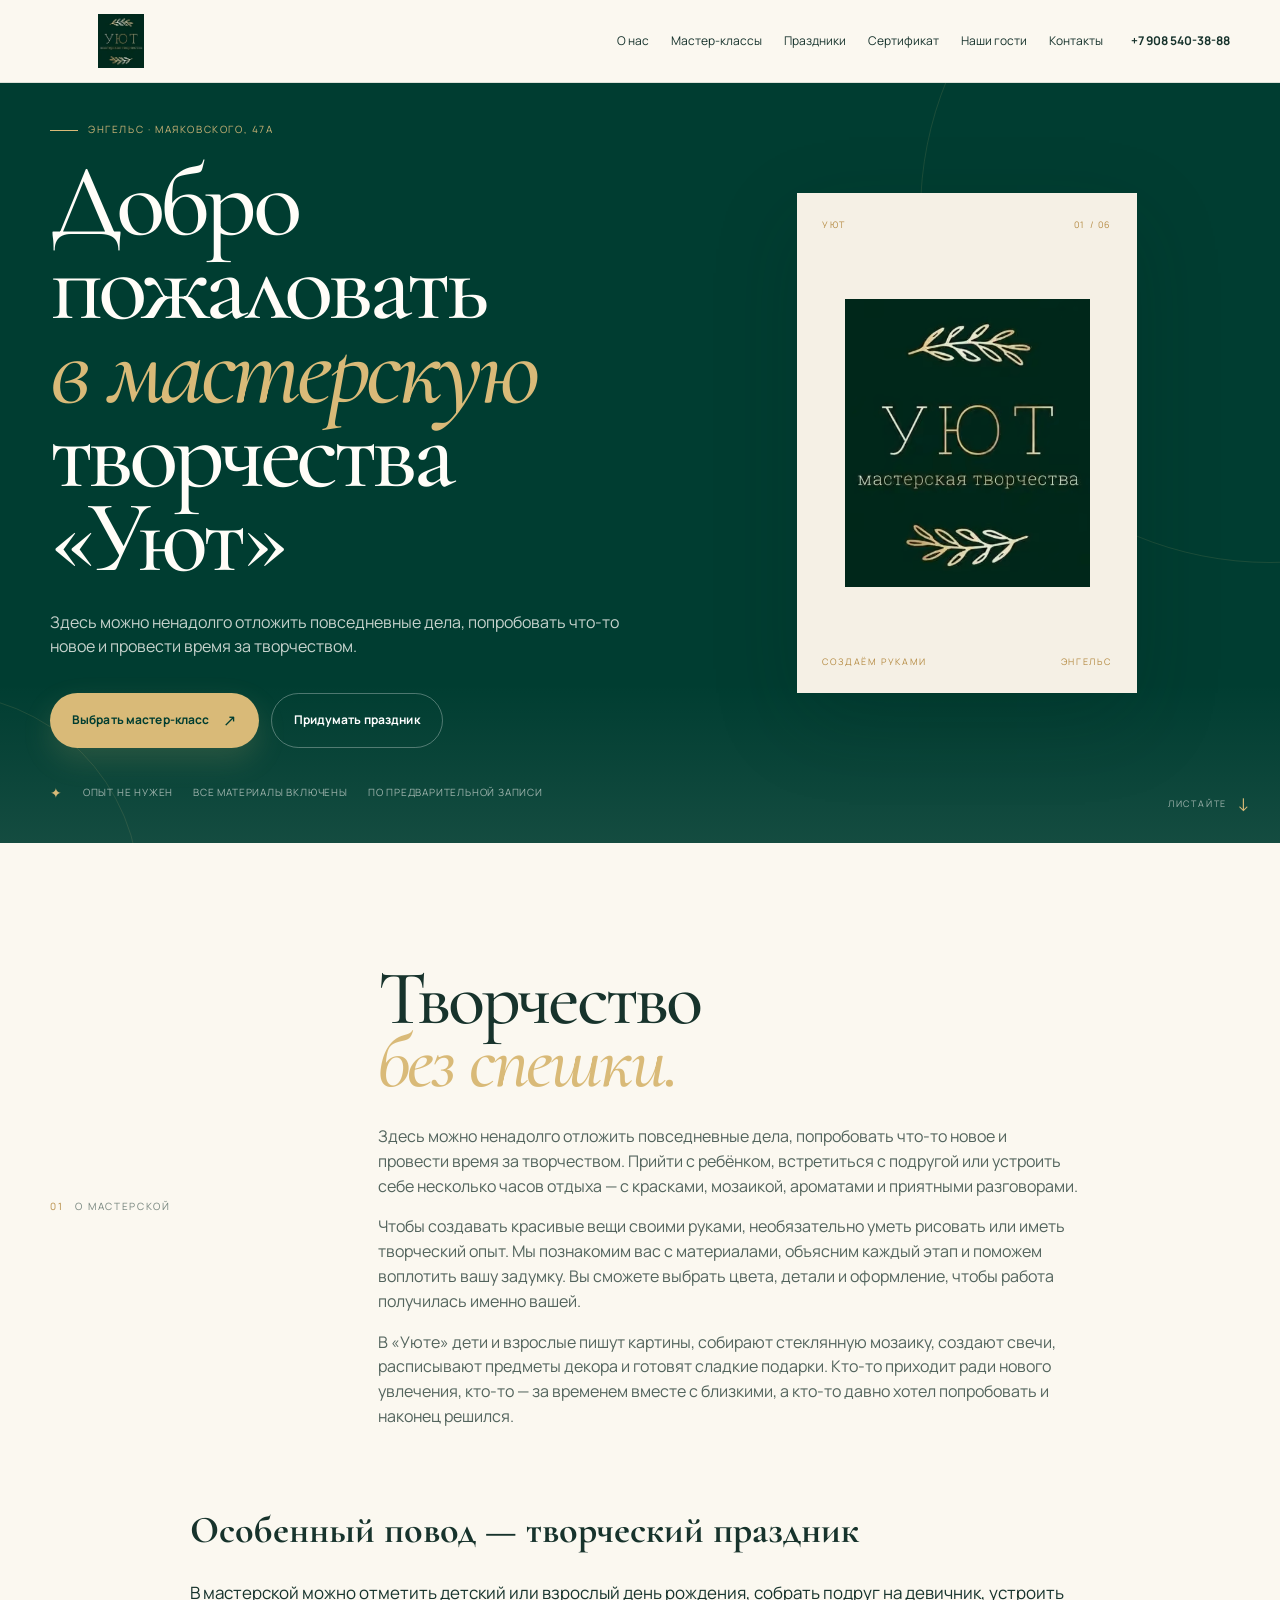
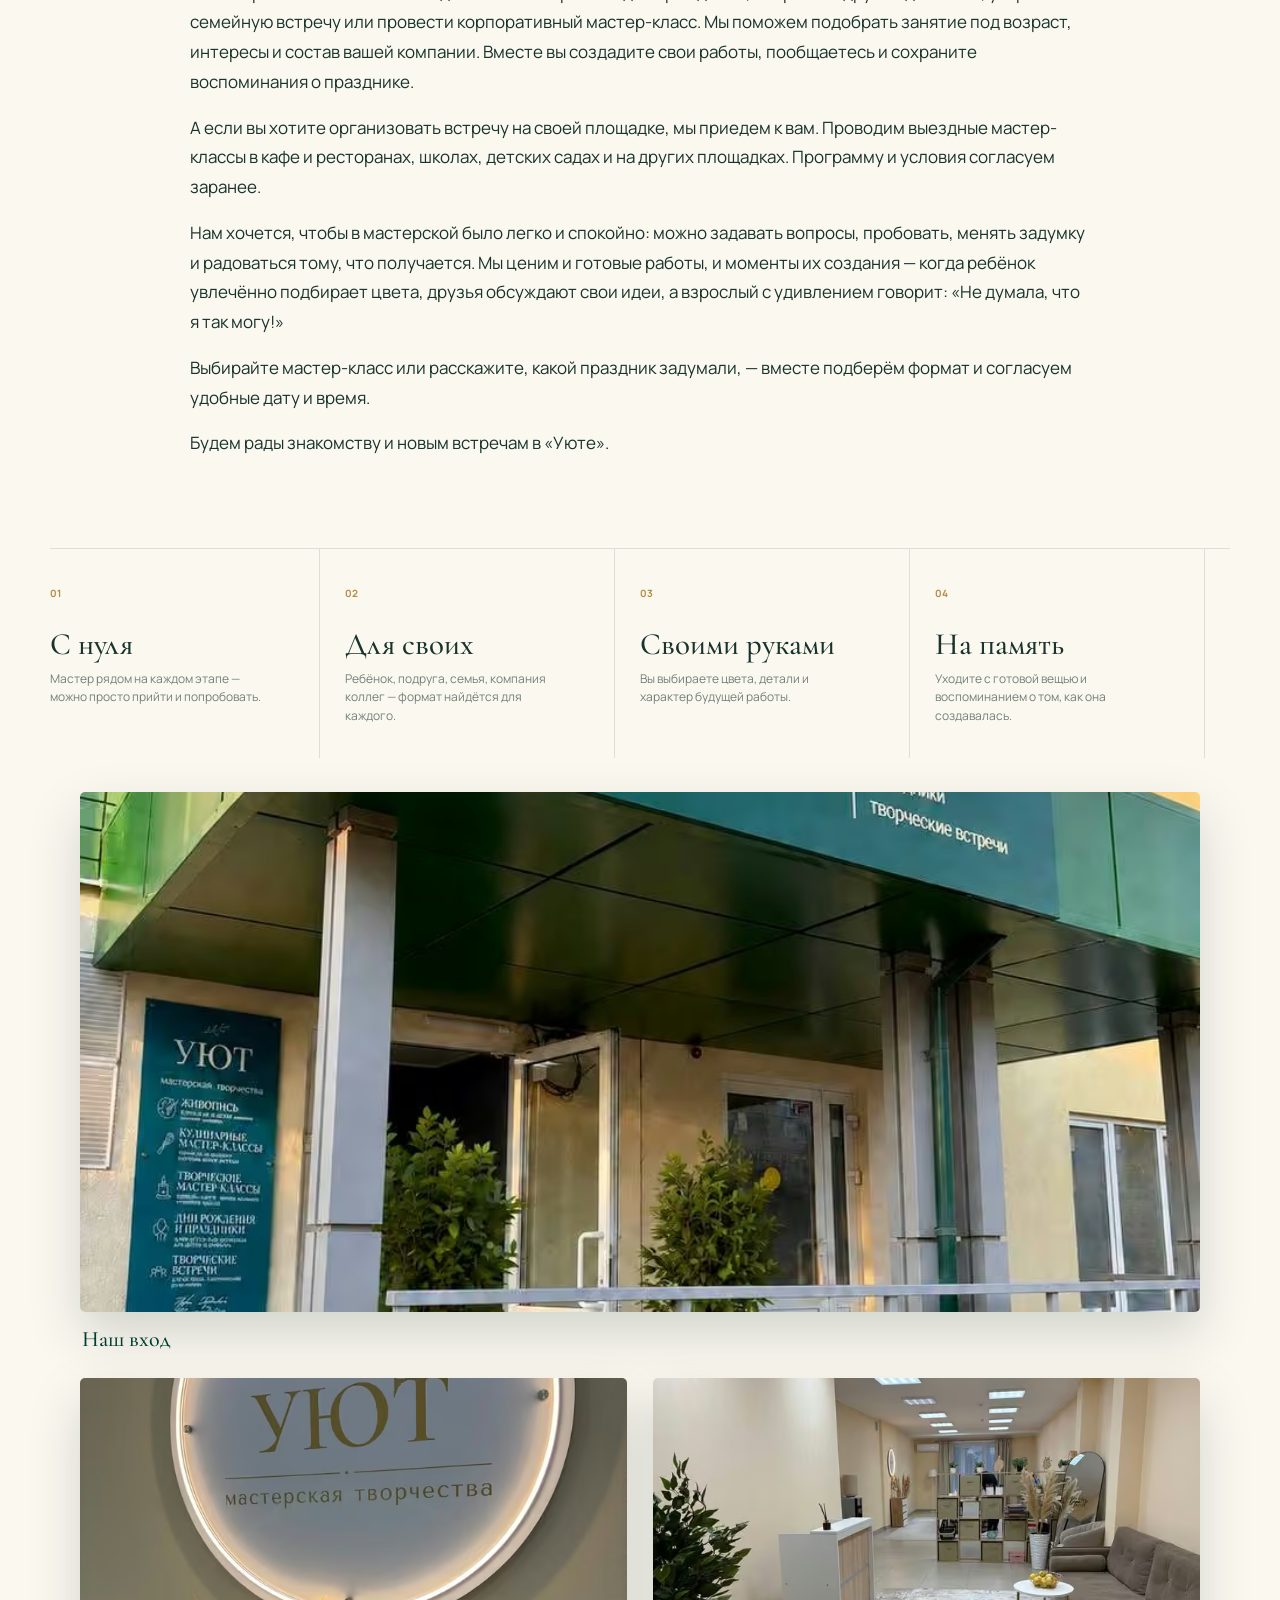
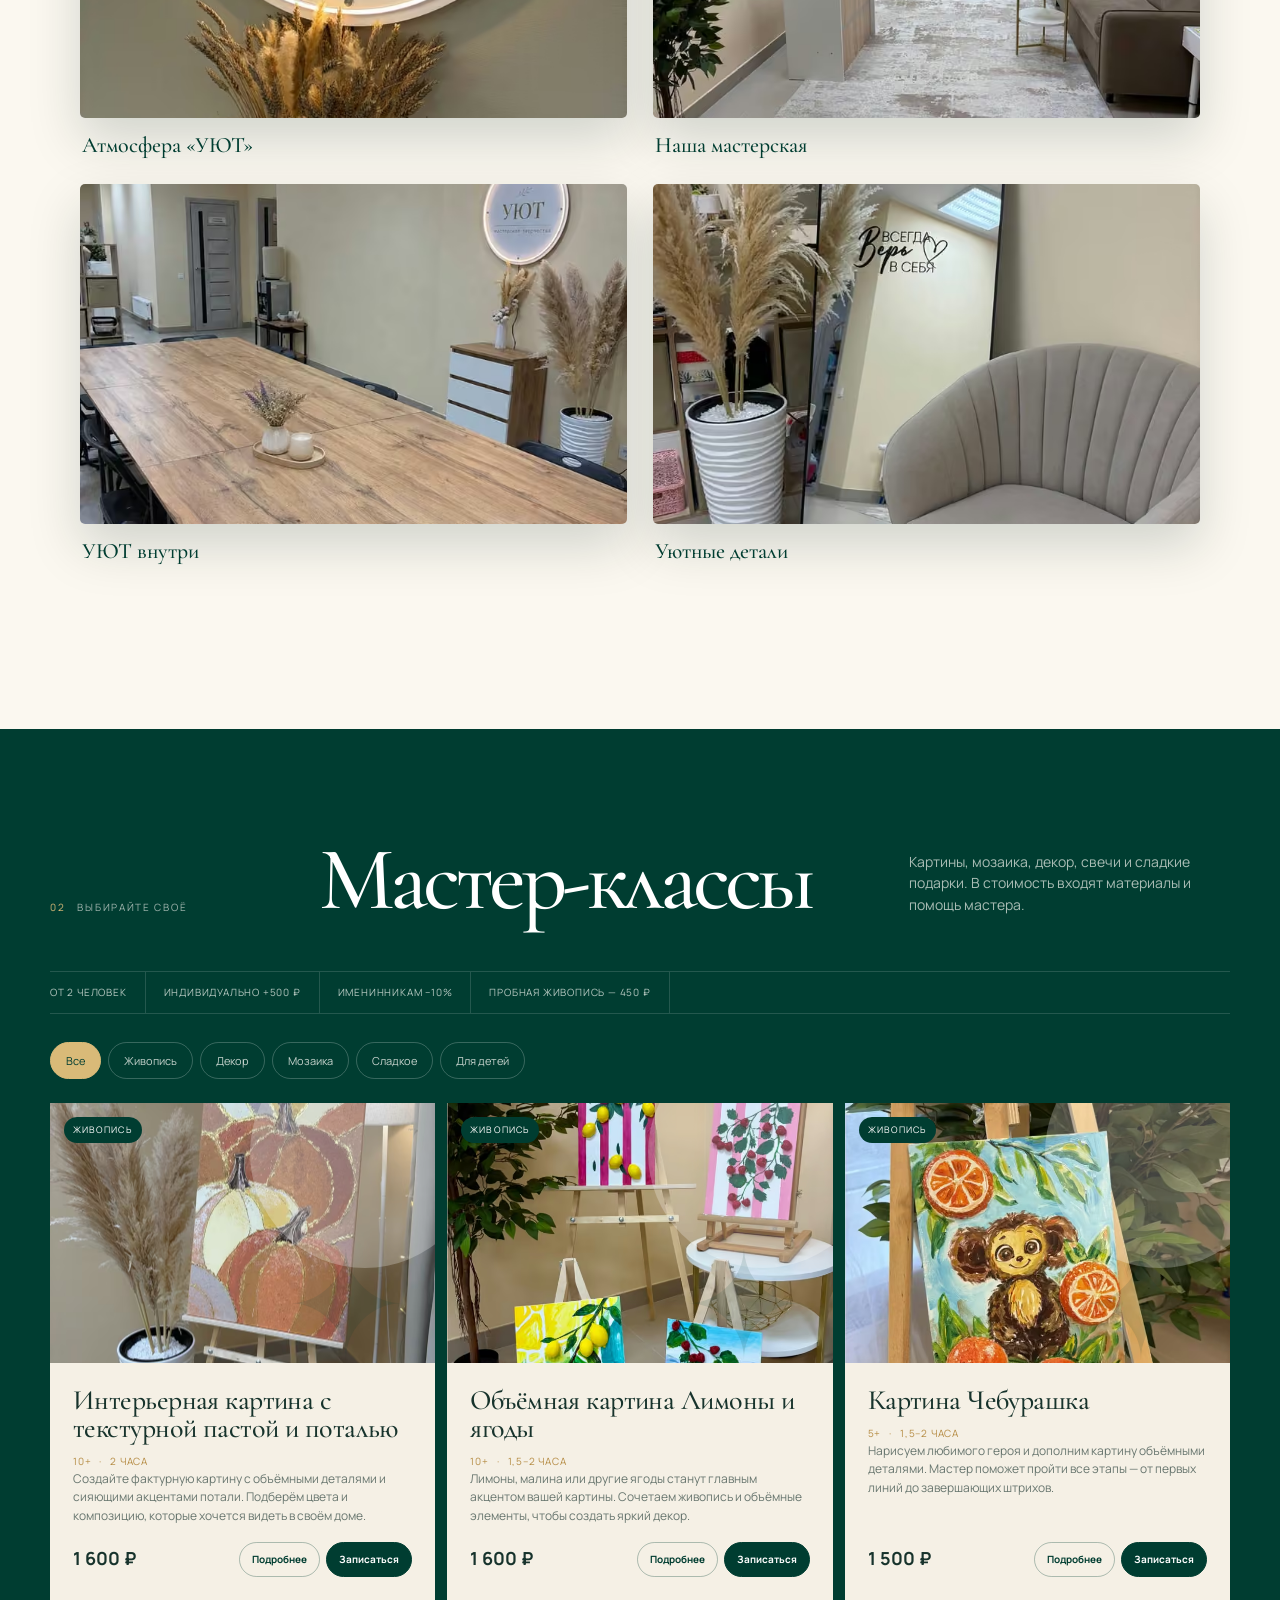
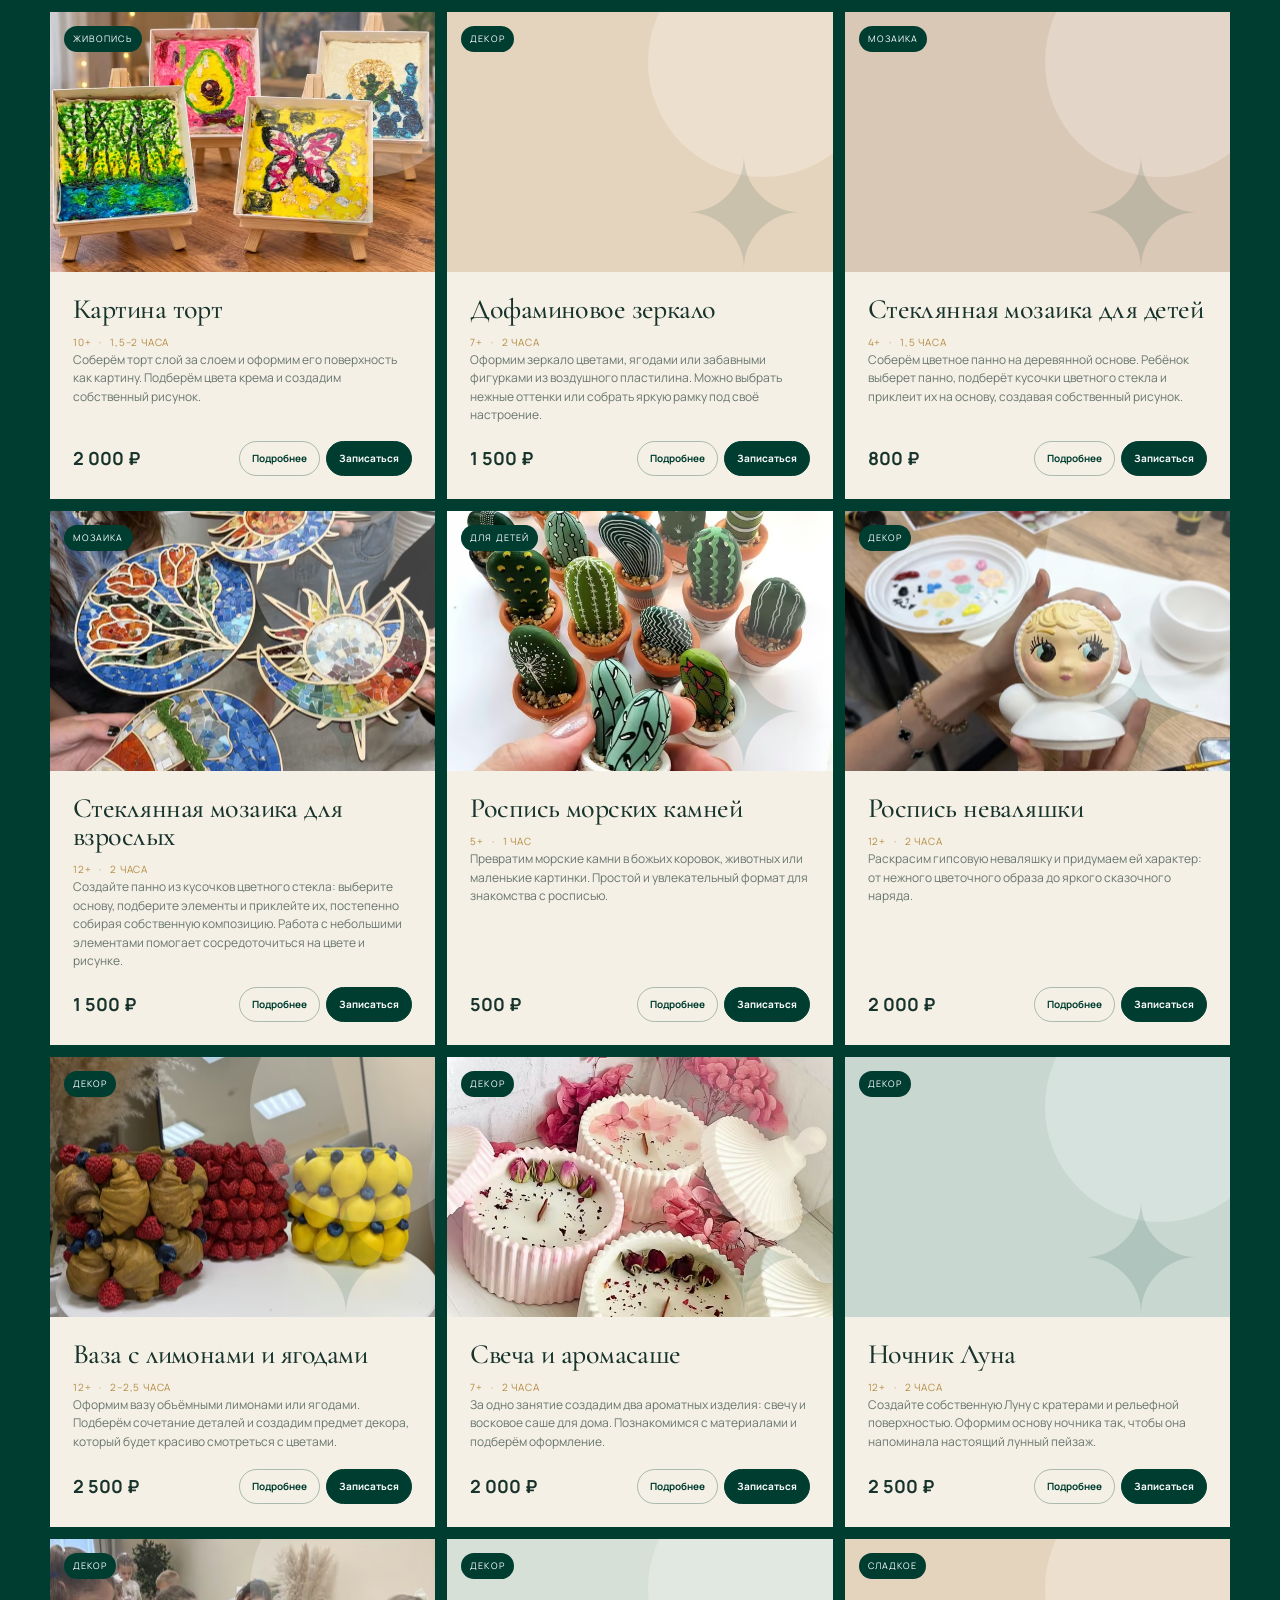
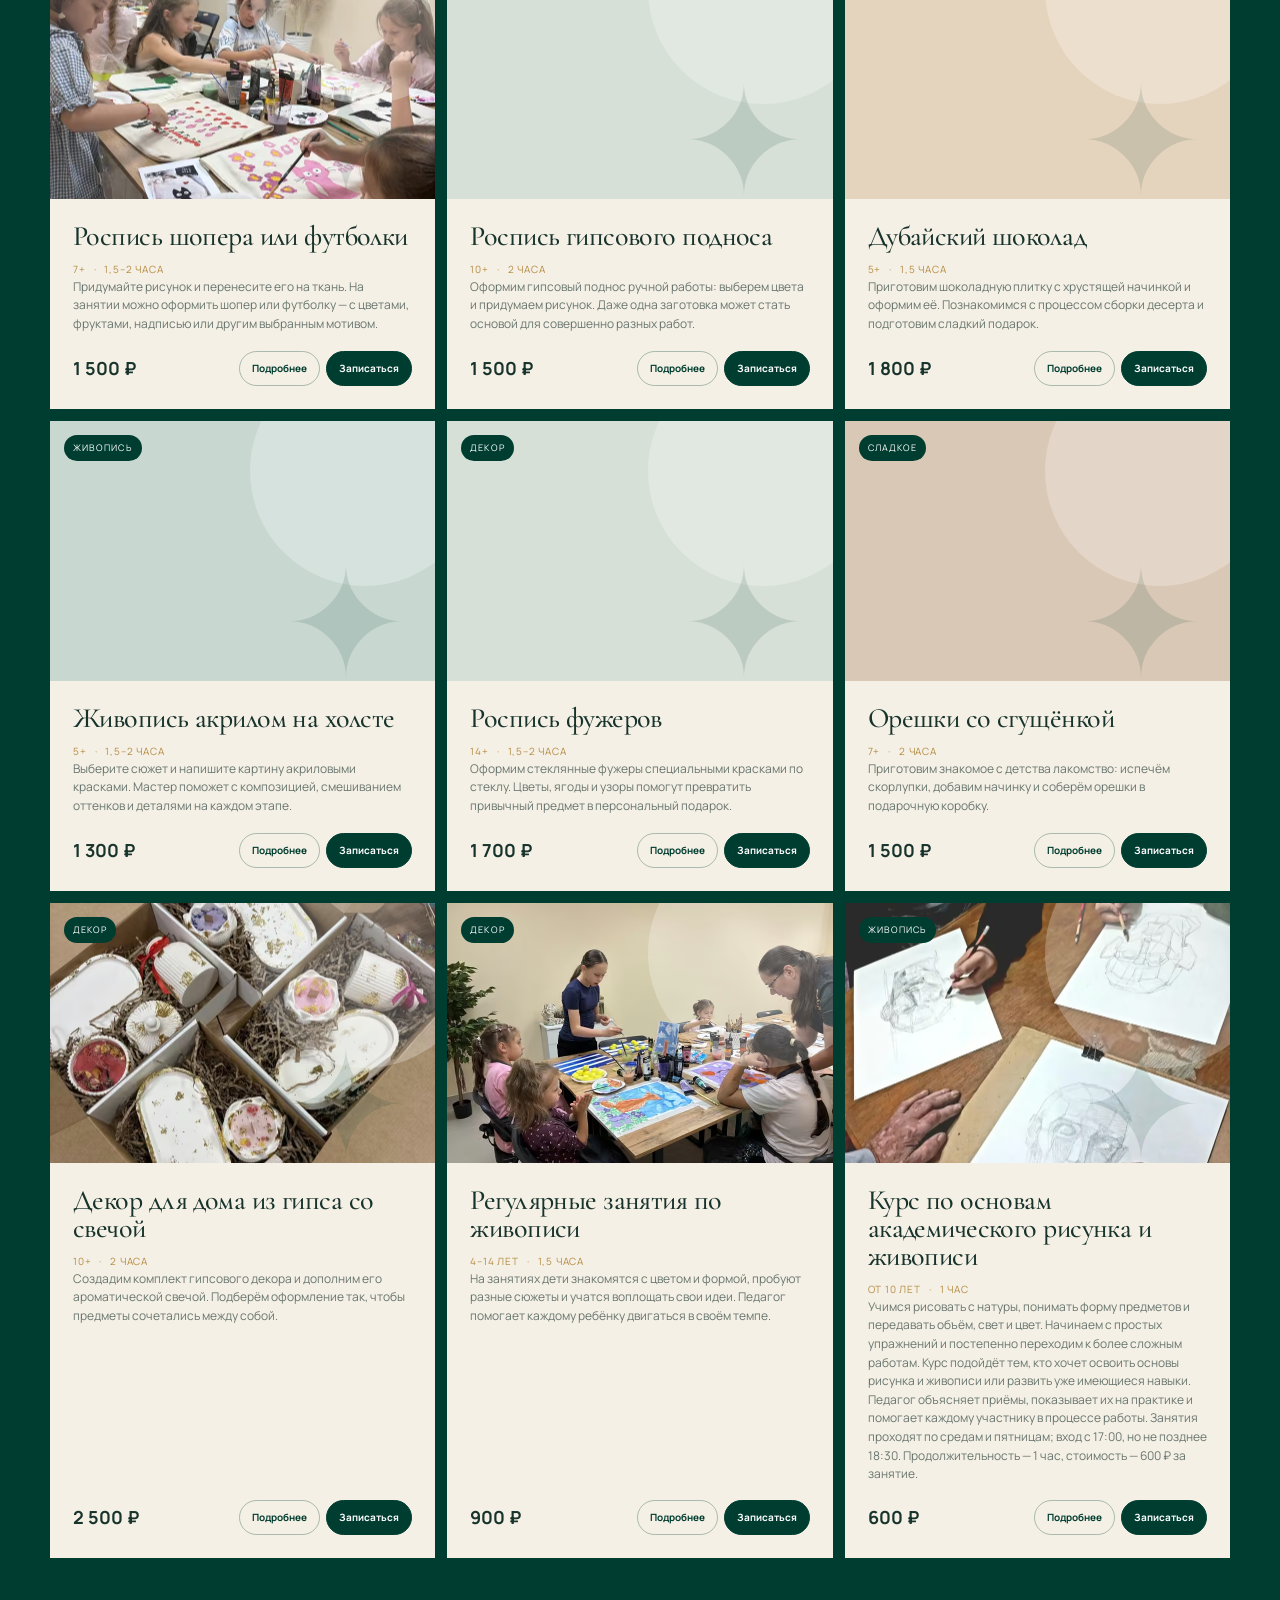
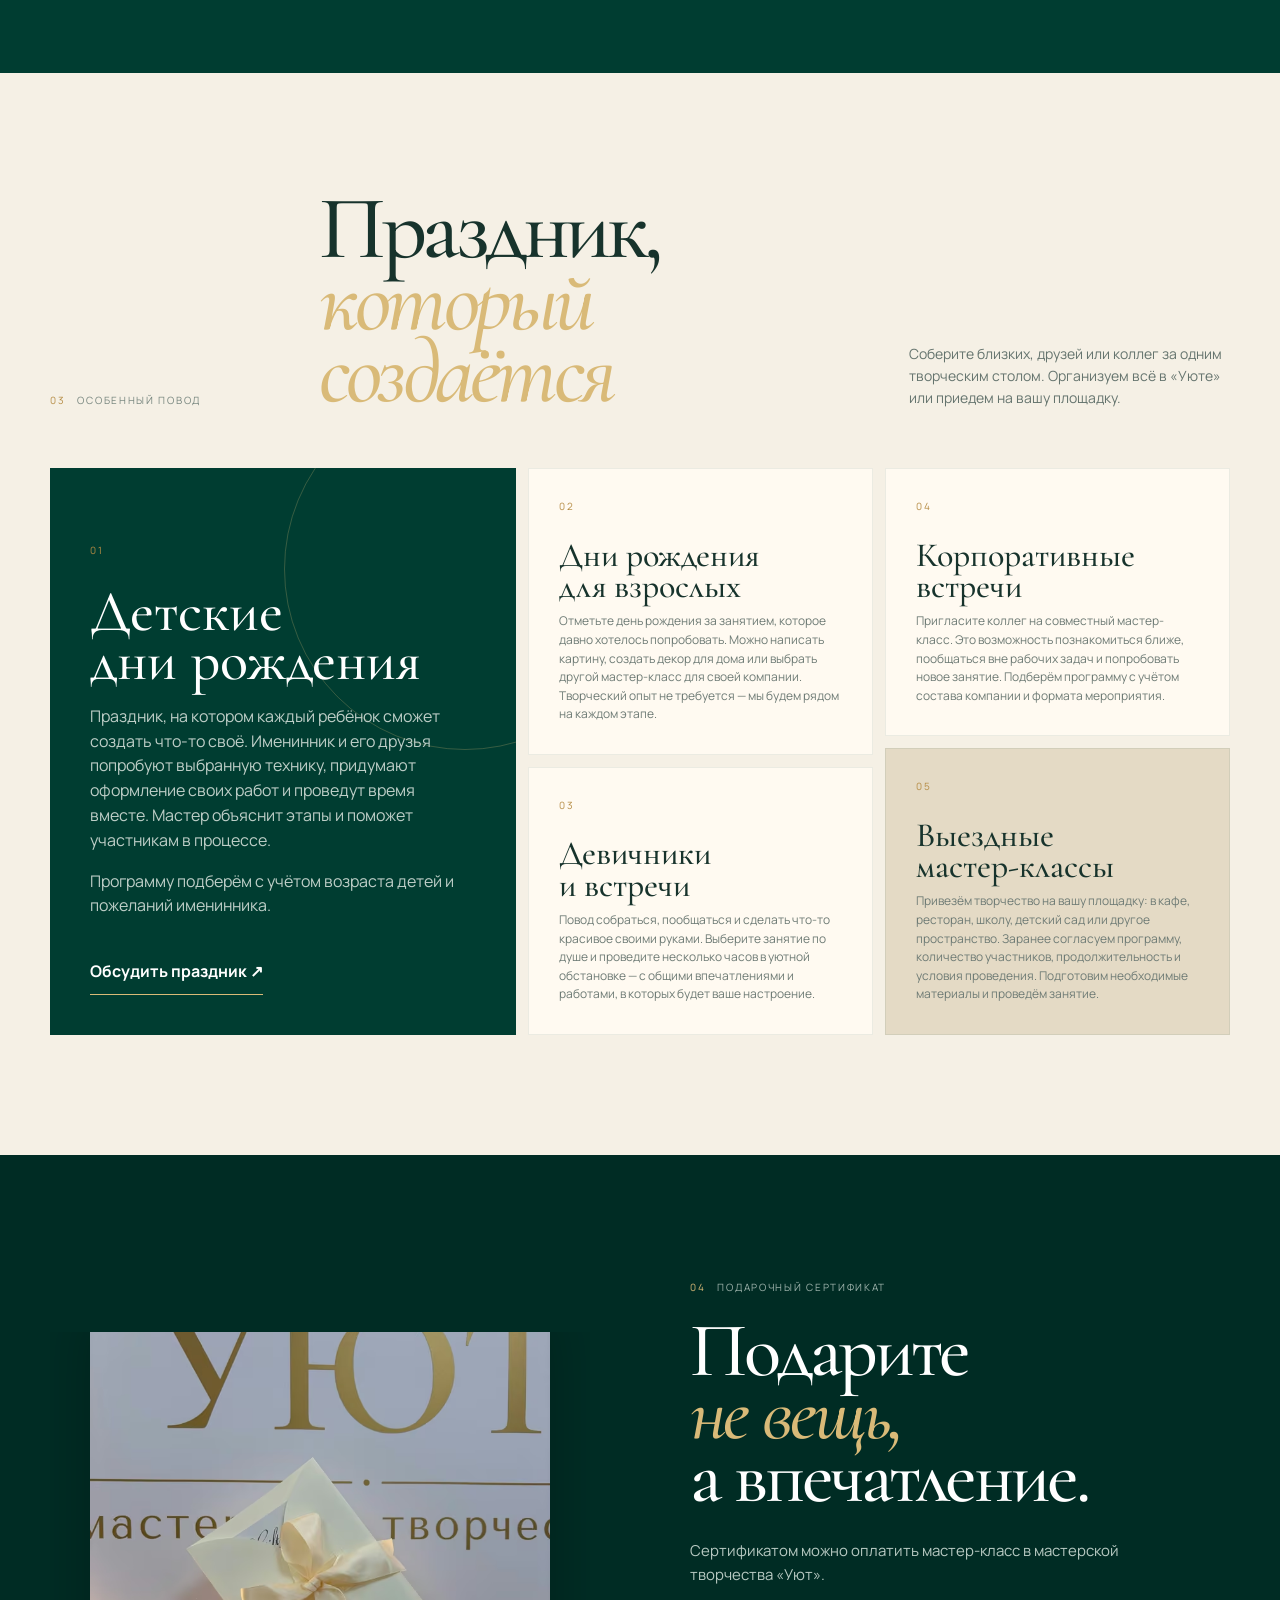
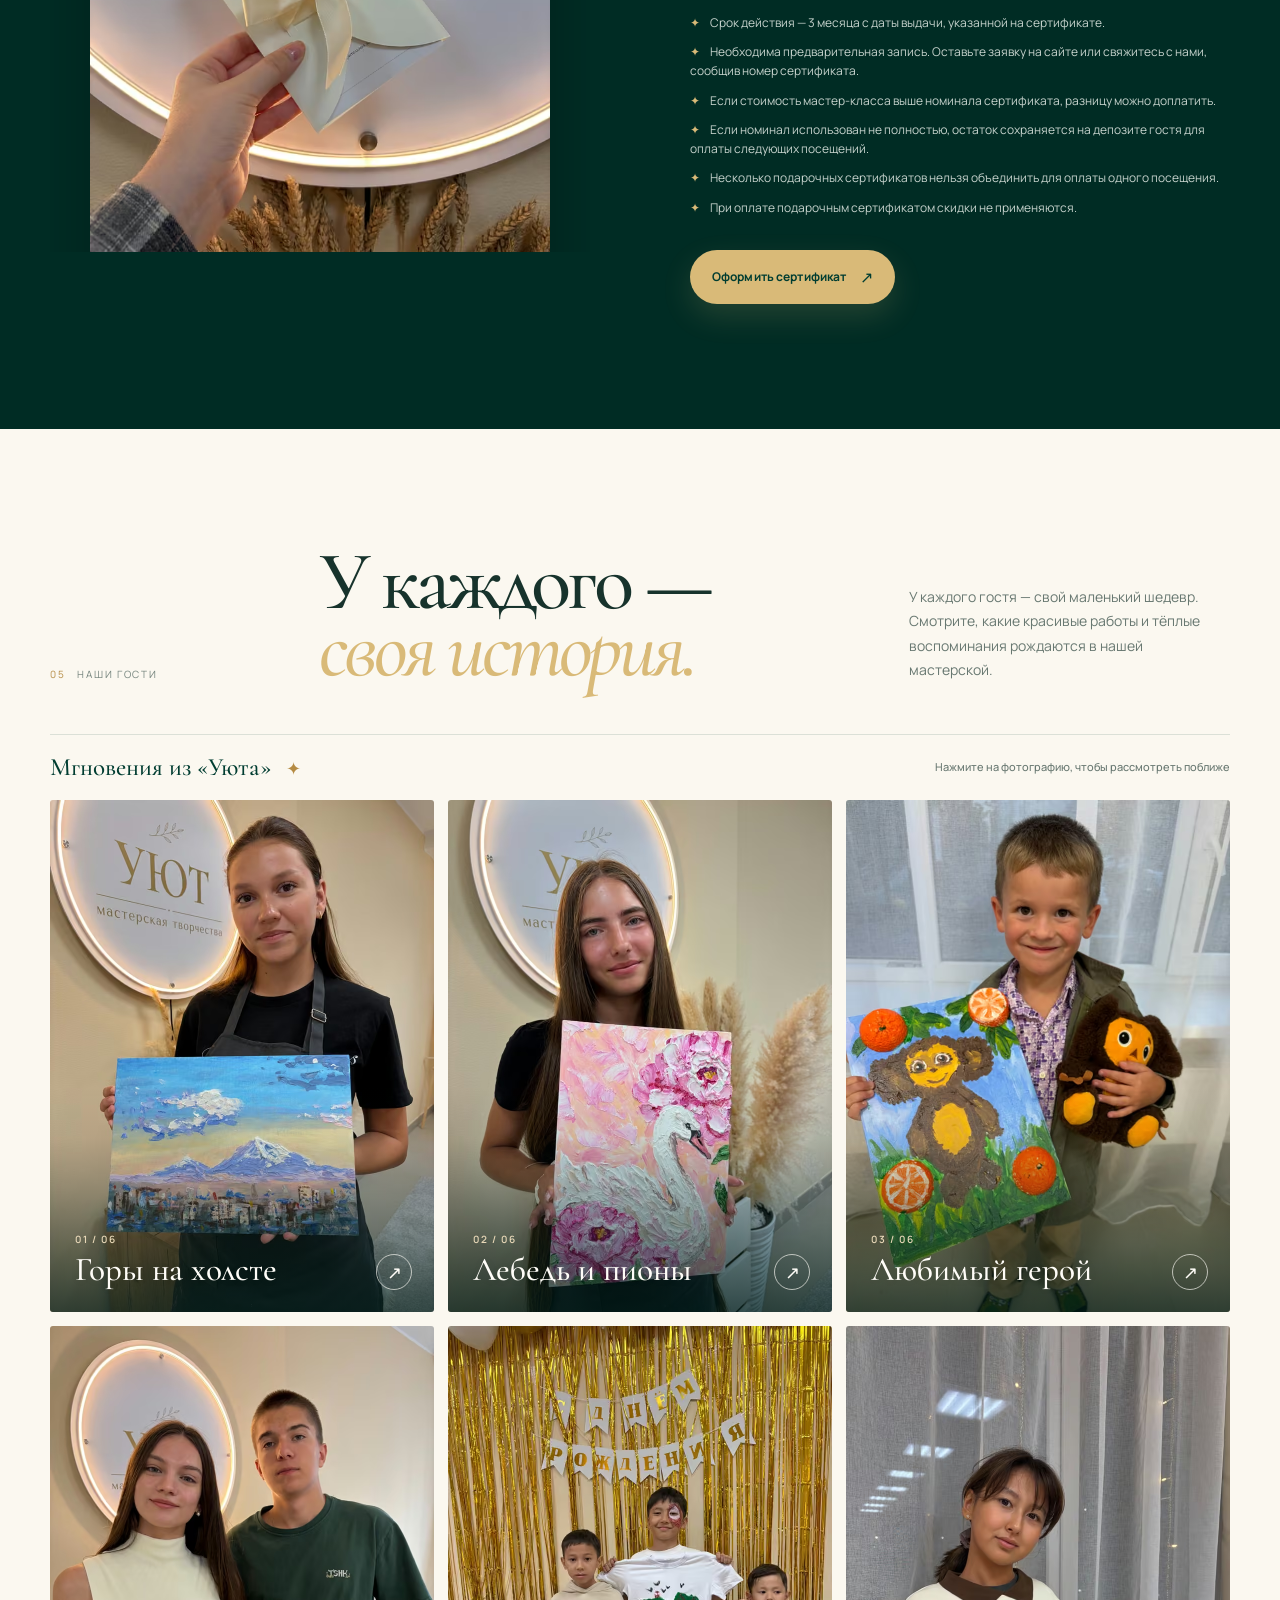
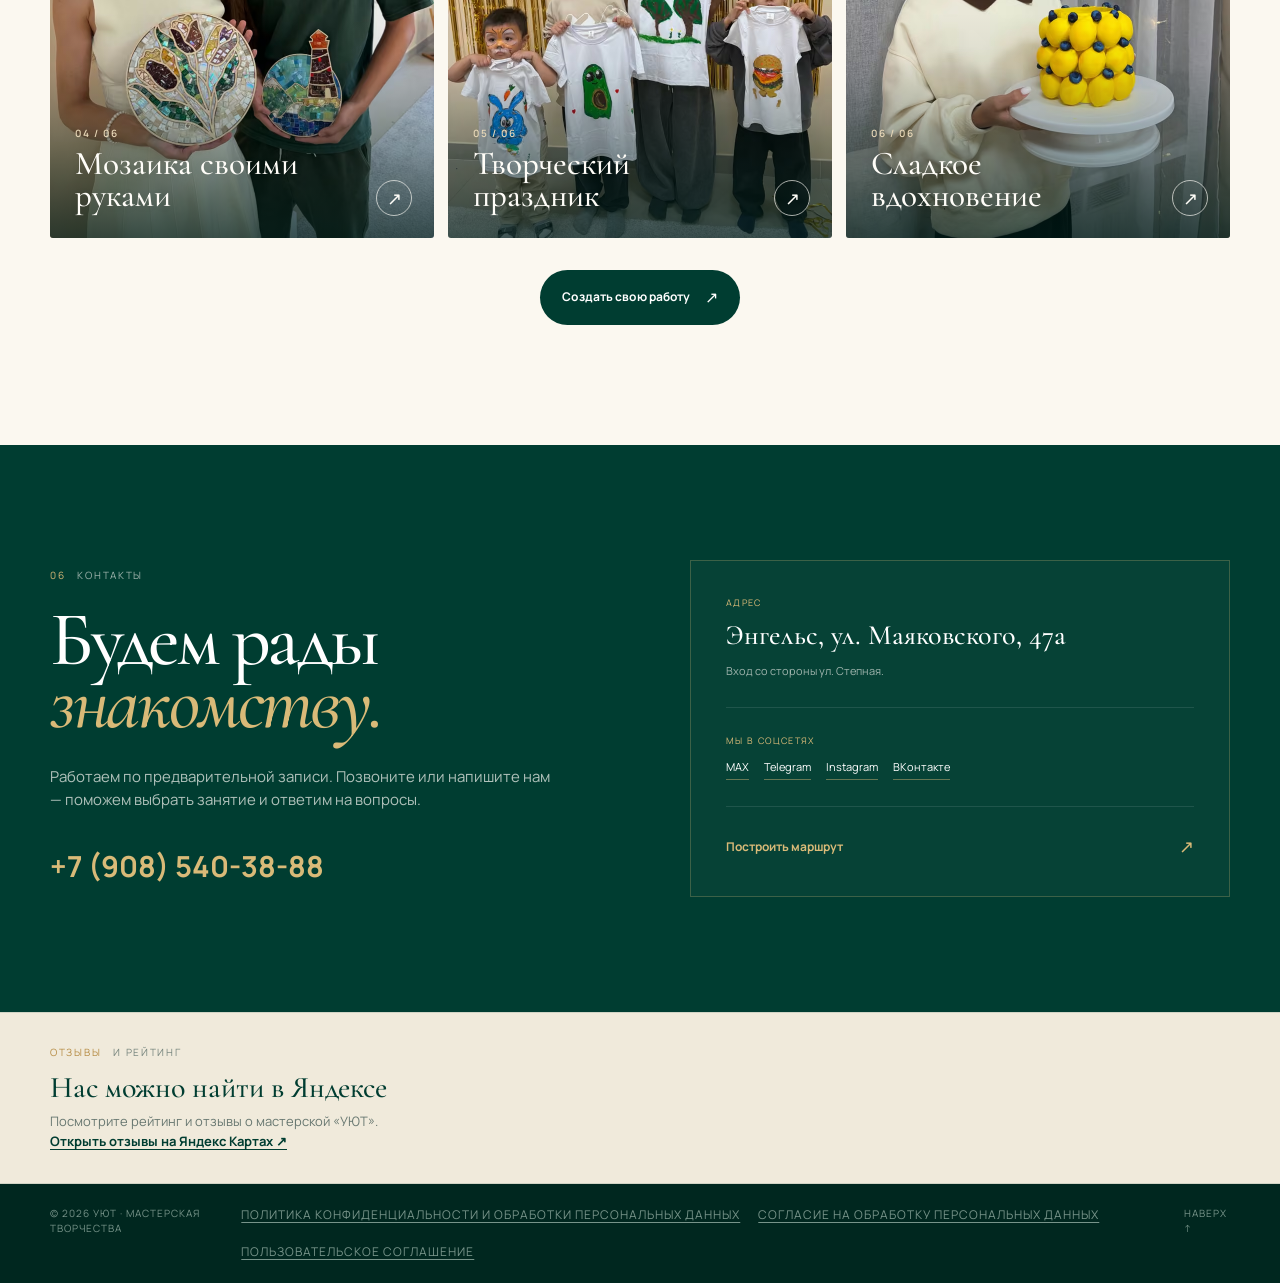
==== commit ca870366: "Пункт 4: favicon из логотипа — ico 16/32/48, PNG 32/180, ссылки в head" ====
--- a/index.html
+++ b/index.html
@@ -6,6 +6,9 @@
 <meta content="width=device-width, initial-scale=1" name="viewport"/>
 <title>УЮТ — мастерская творчества в Энгельсе</title>
 <meta content="Мастерская творчества «Уют» в Энгельсе: мастер-классы для детей и взрослых, творческие праздники, выездные занятия и подарочные сертификаты." name="description"/>
+<link href="favicon.ico" rel="icon" sizes="any"/>
+<link href="favicon-32.png" rel="icon" sizes="32x32" type="image/png"/>
+<link href="apple-touch-icon.png" rel="apple-touch-icon" sizes="180x180"/>
 <link href="https://fonts.googleapis.com" rel="preconnect"/>
 <link crossorigin="" href="https://fonts.gstatic.com" rel="preconnect"/>
 <link href="https://fonts.googleapis.com/css2?family=Cormorant+Garamond:wght@400;500;600&amp;family=Manrope:wght@400;500;600;700&amp;display=swap" rel="stylesheet"/>
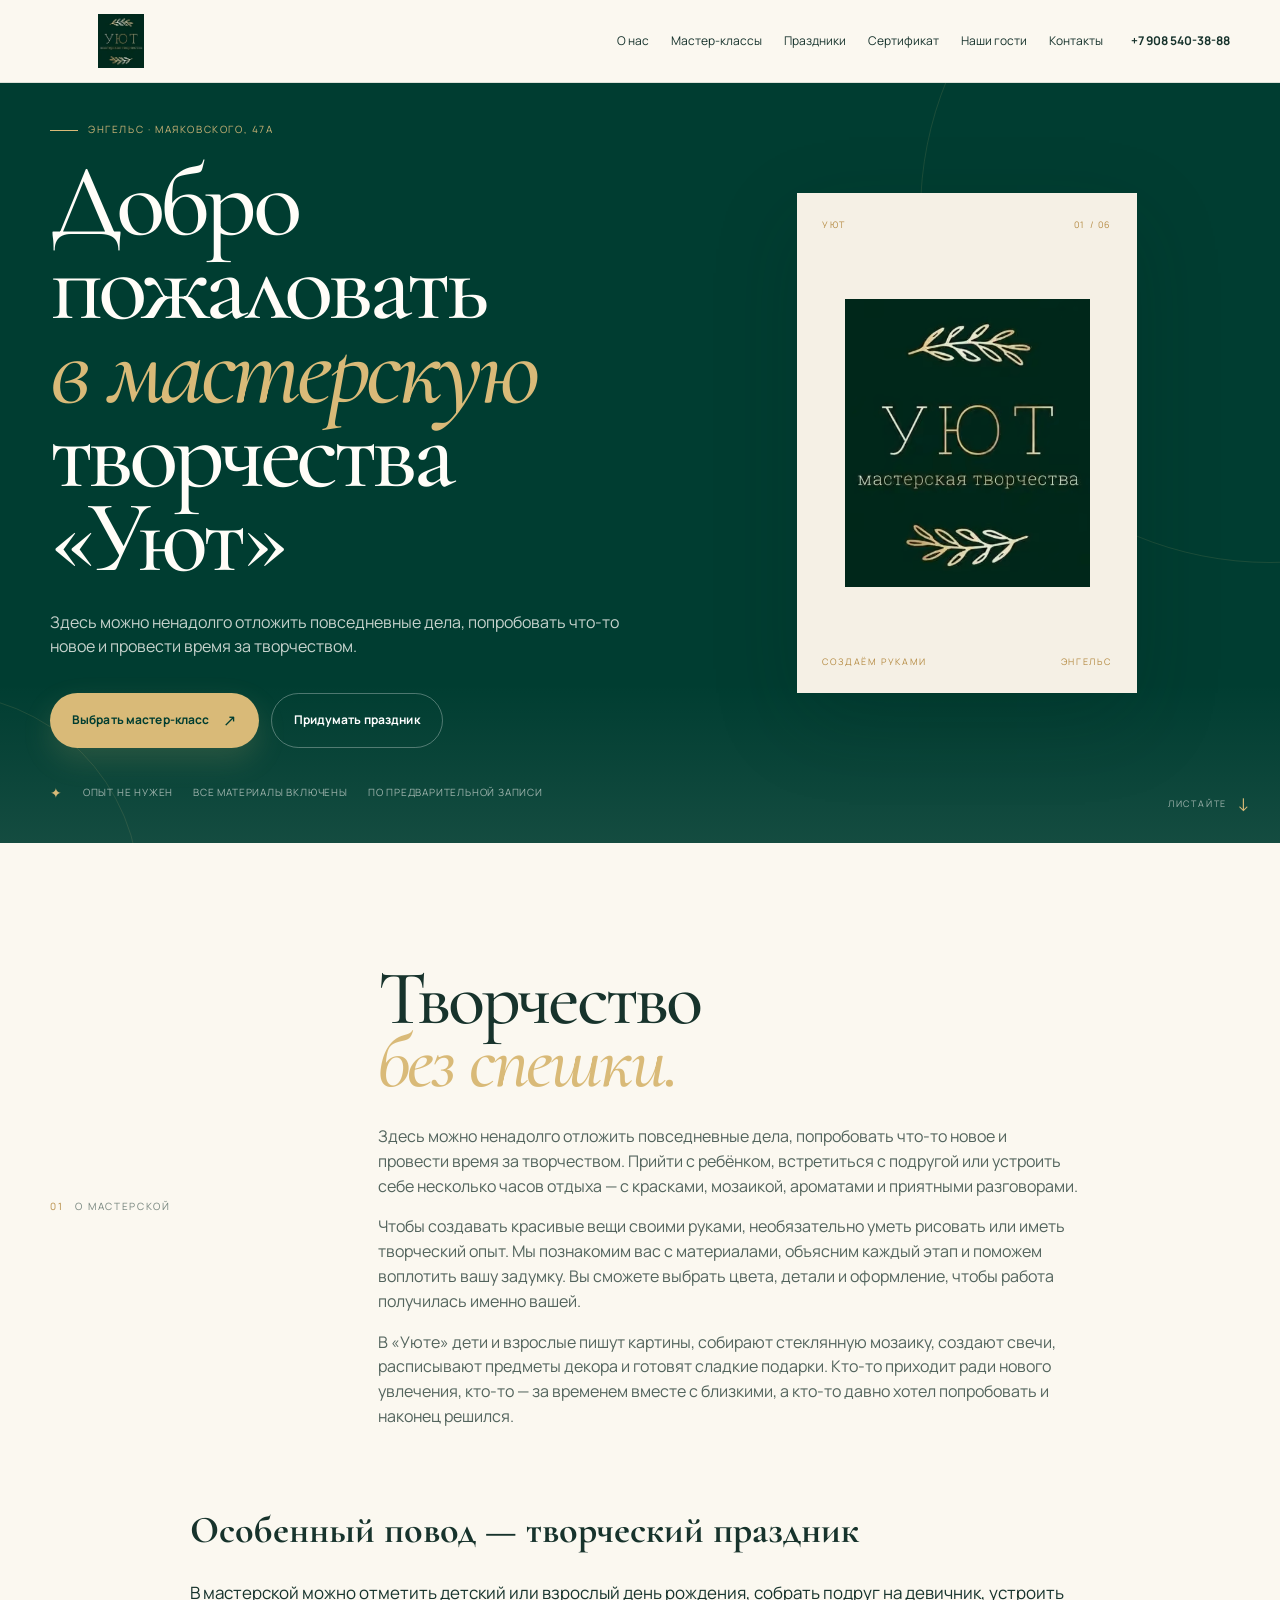
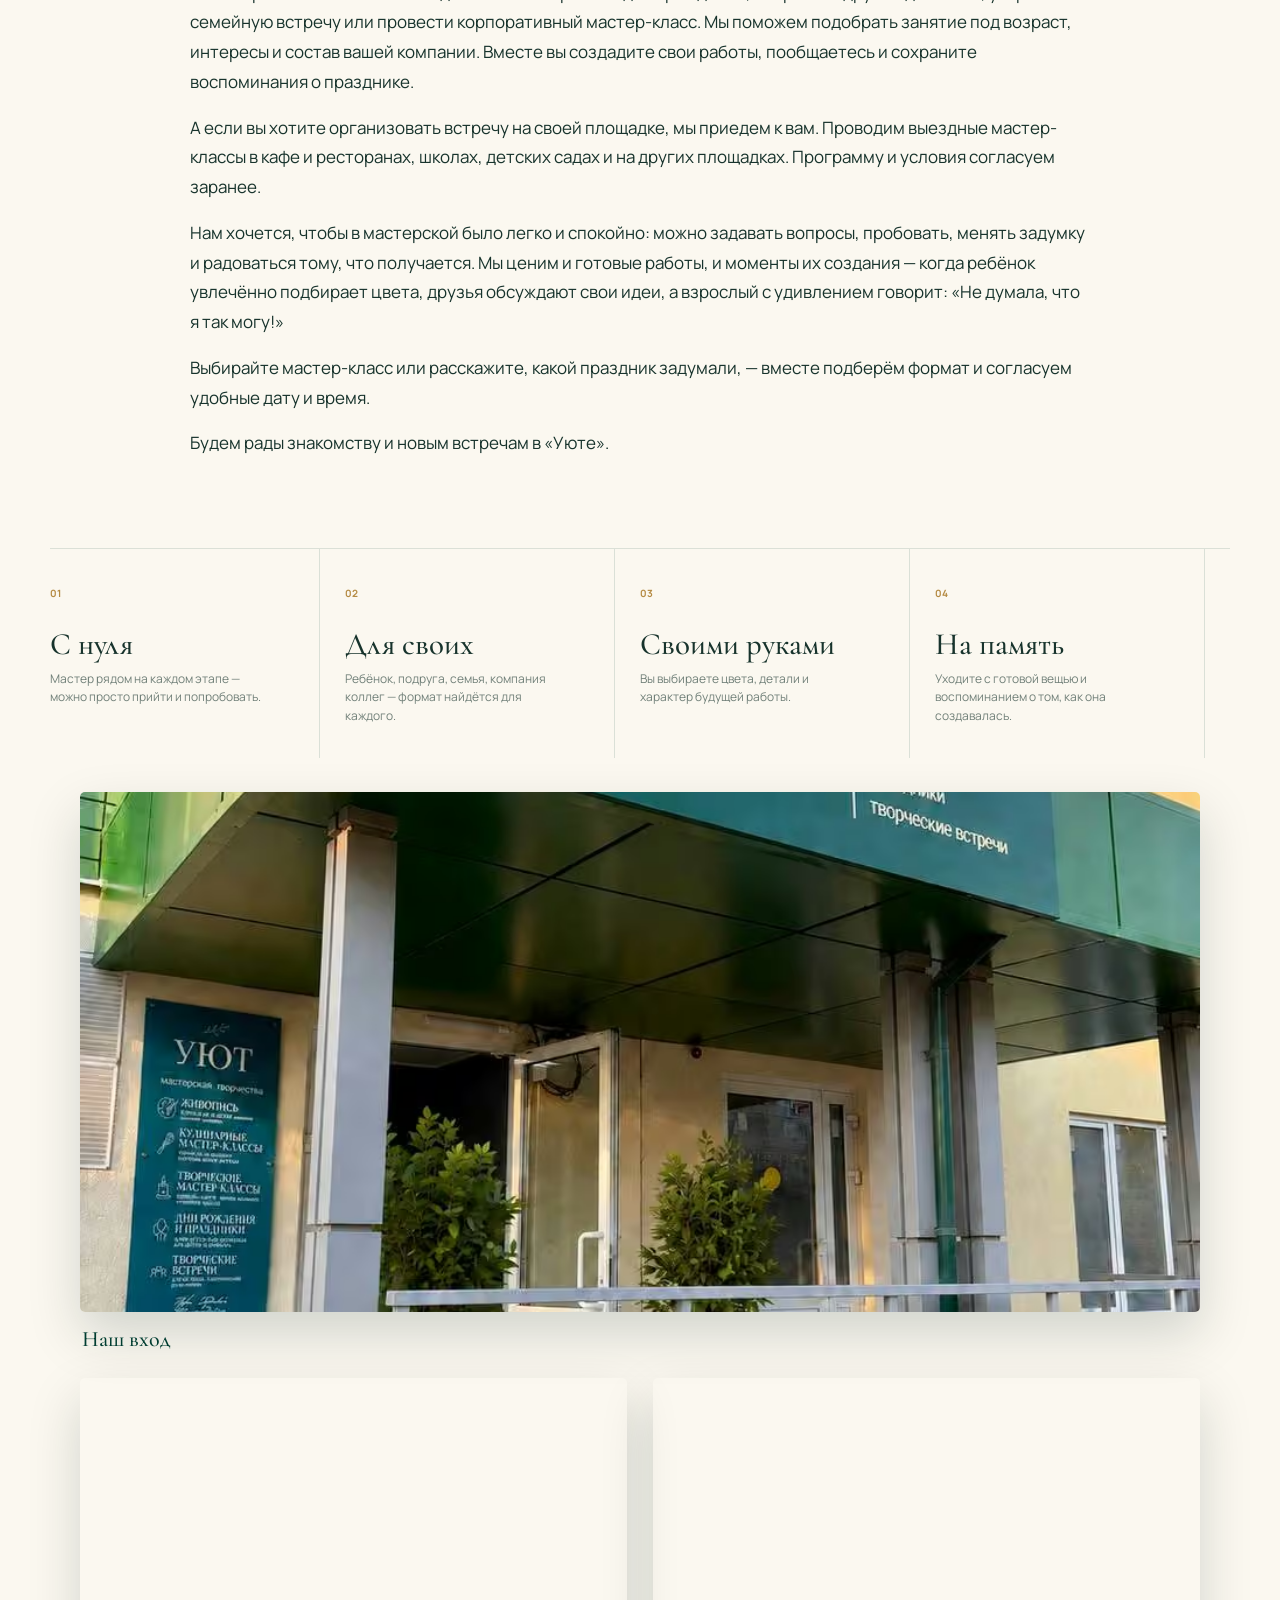
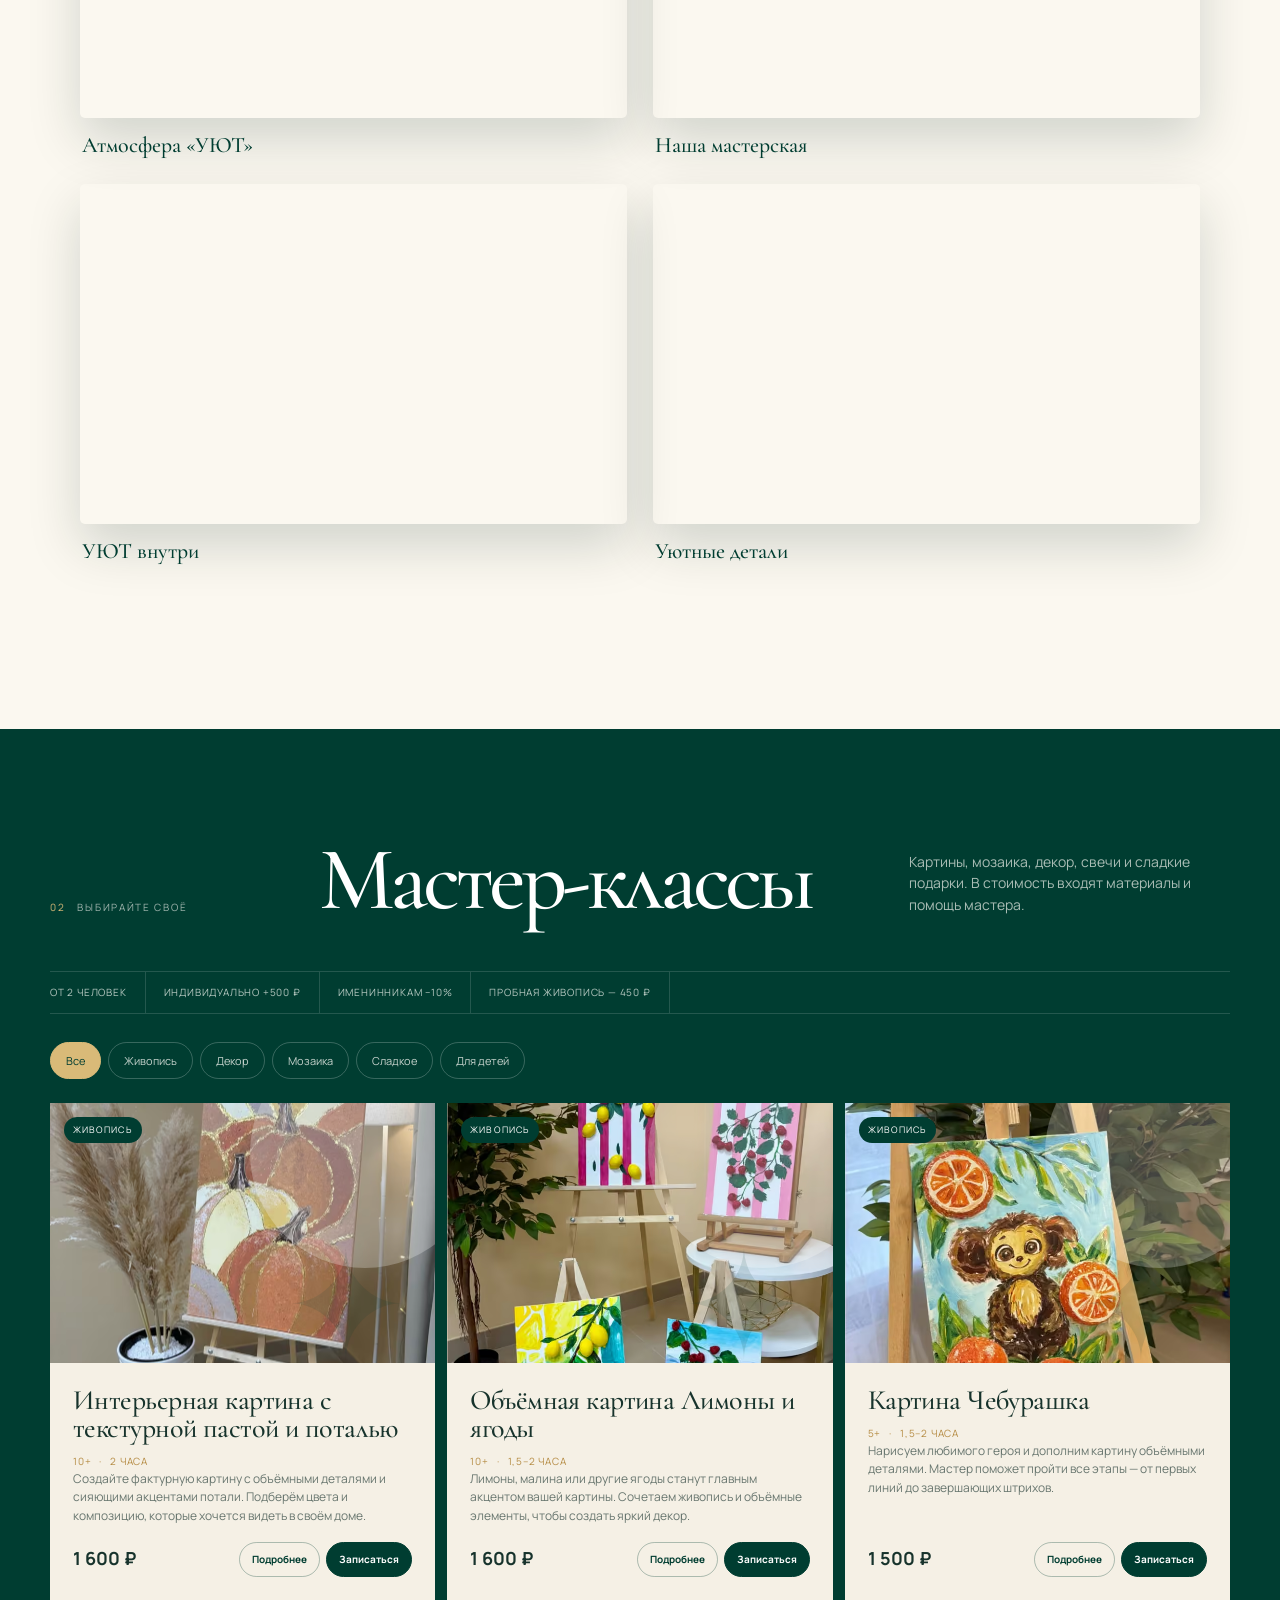
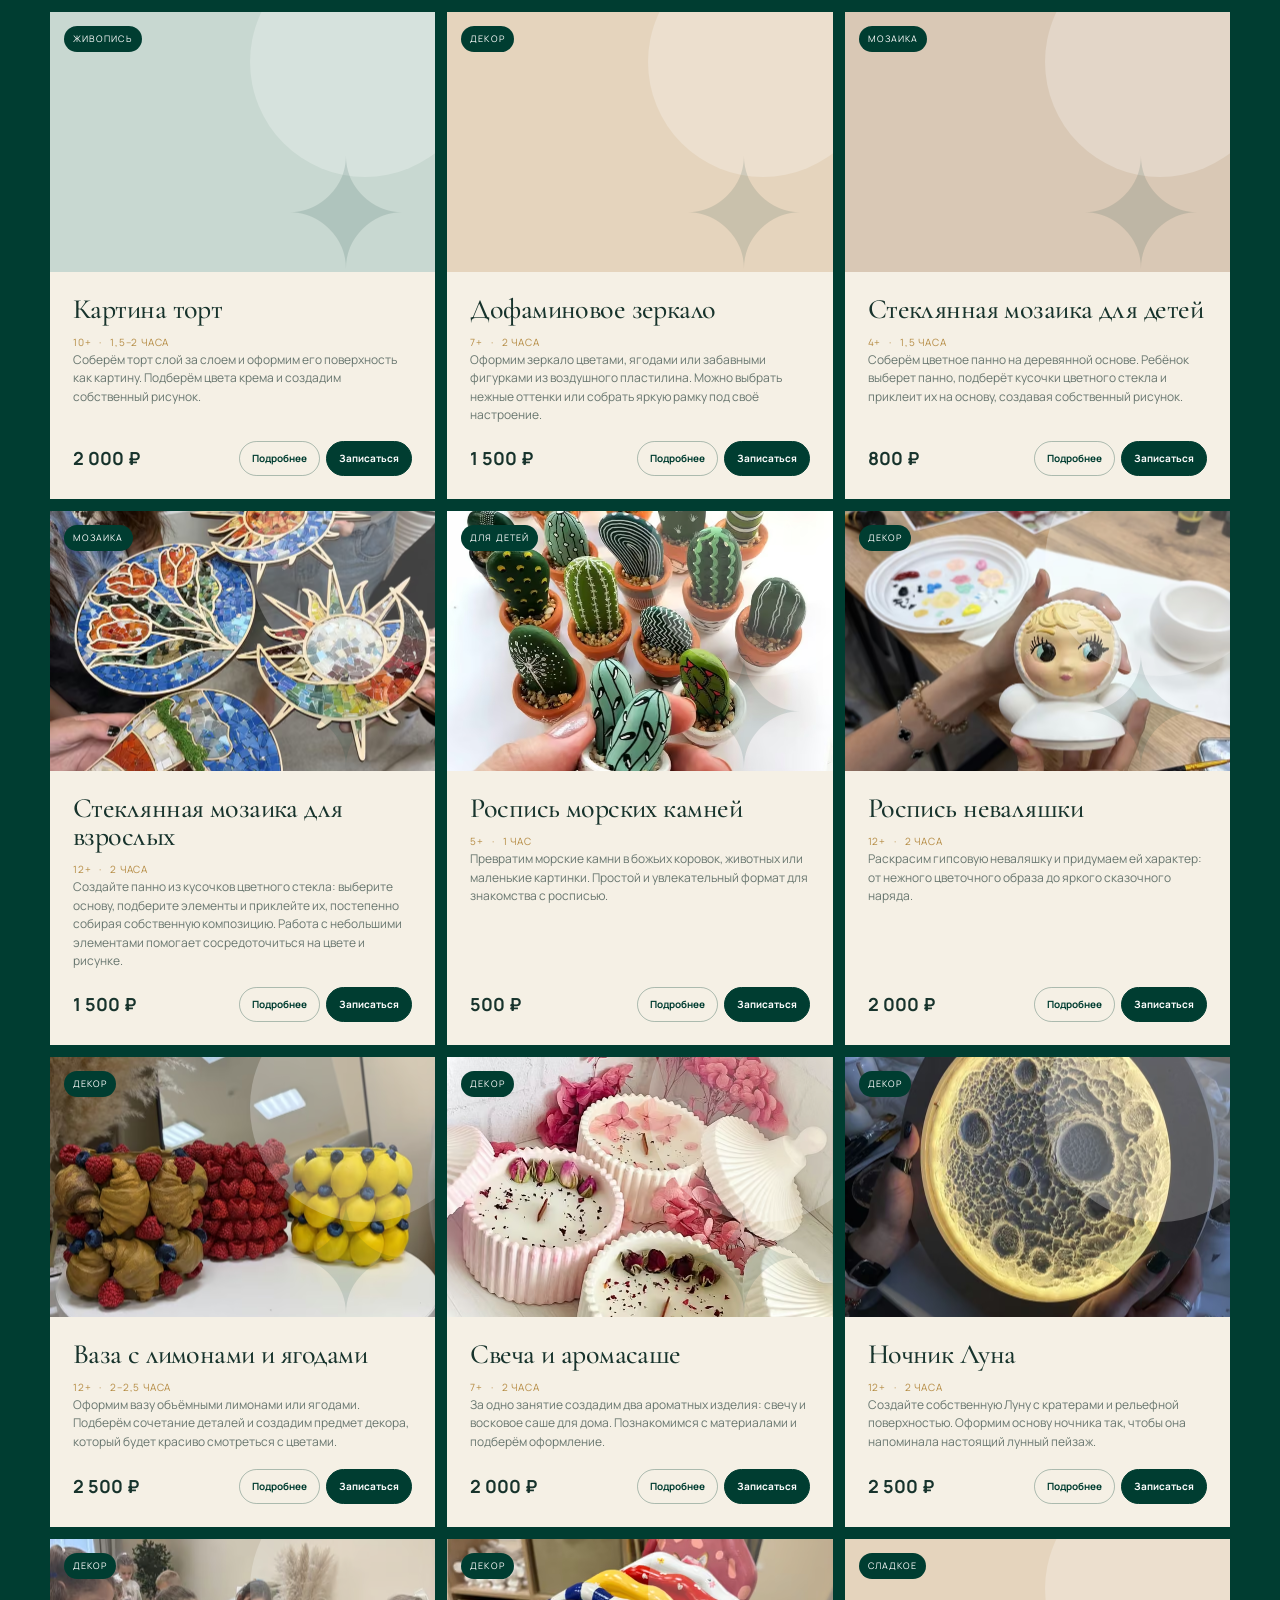
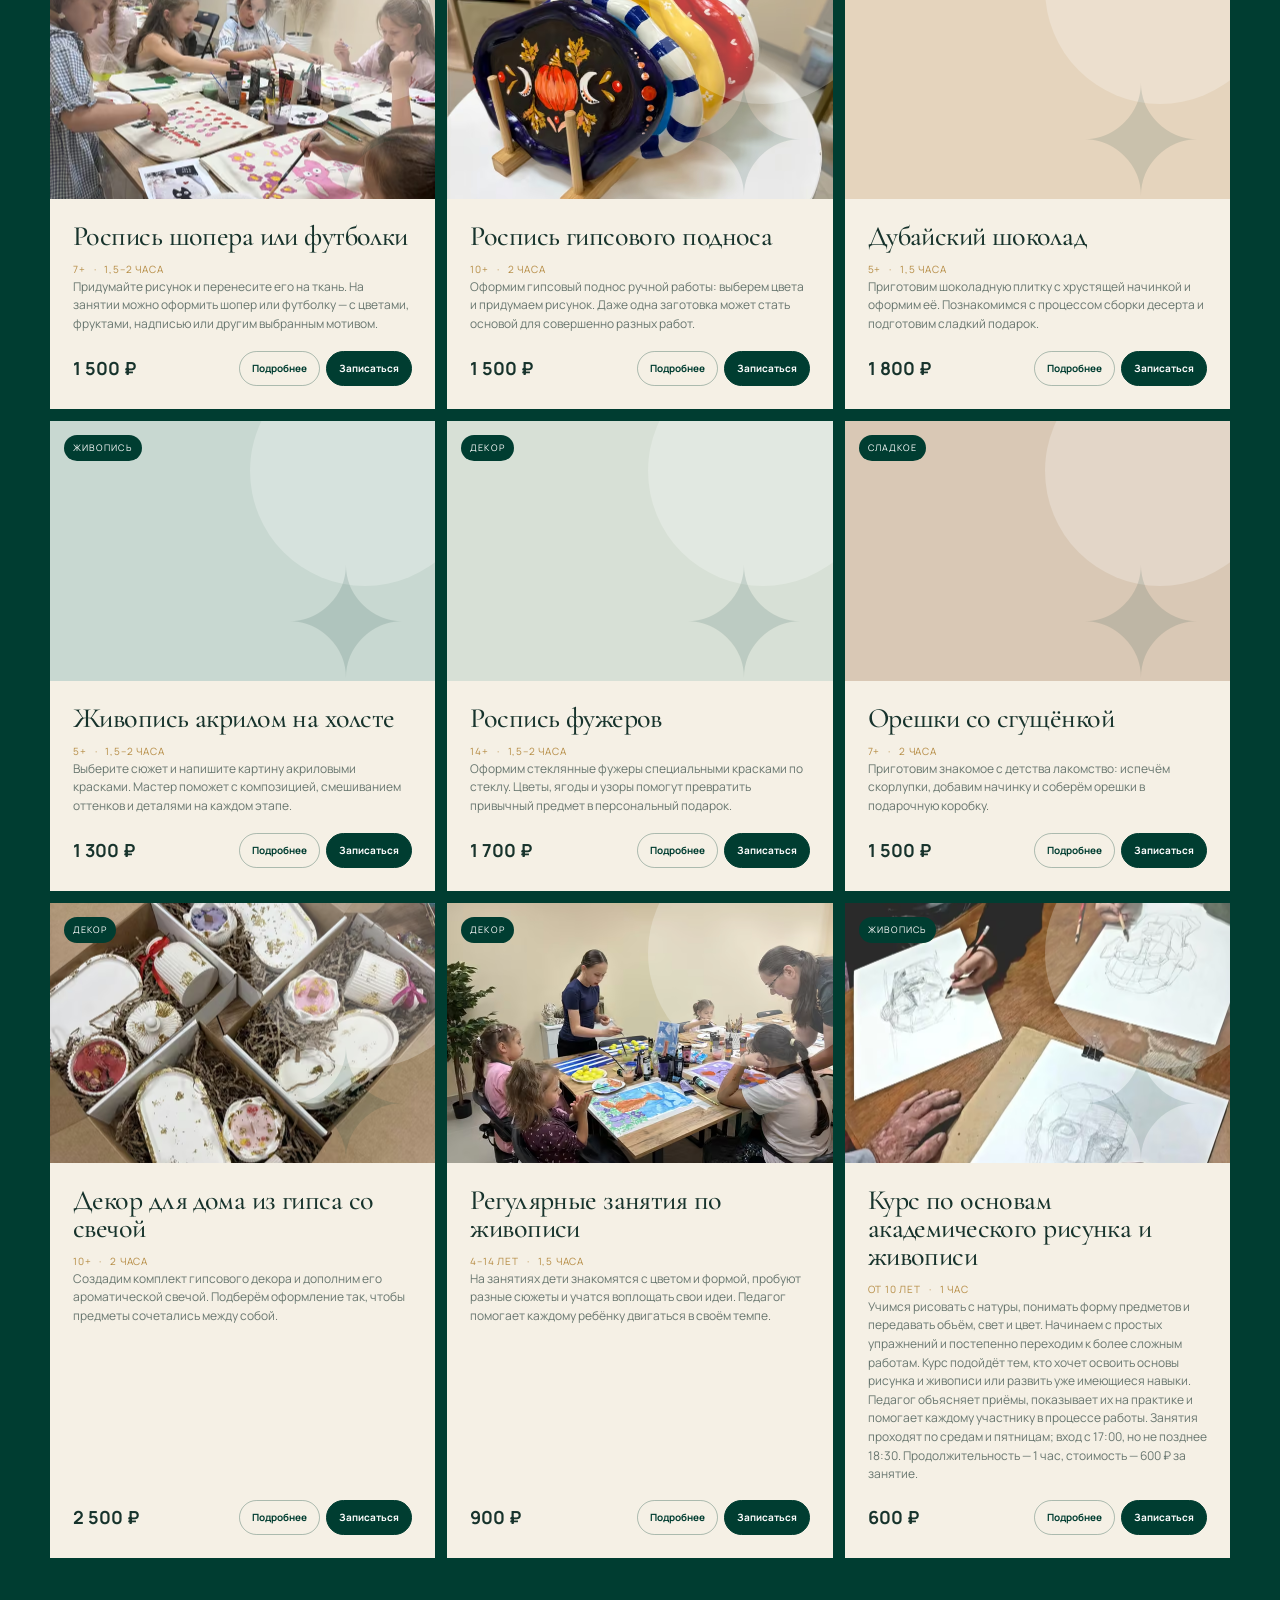
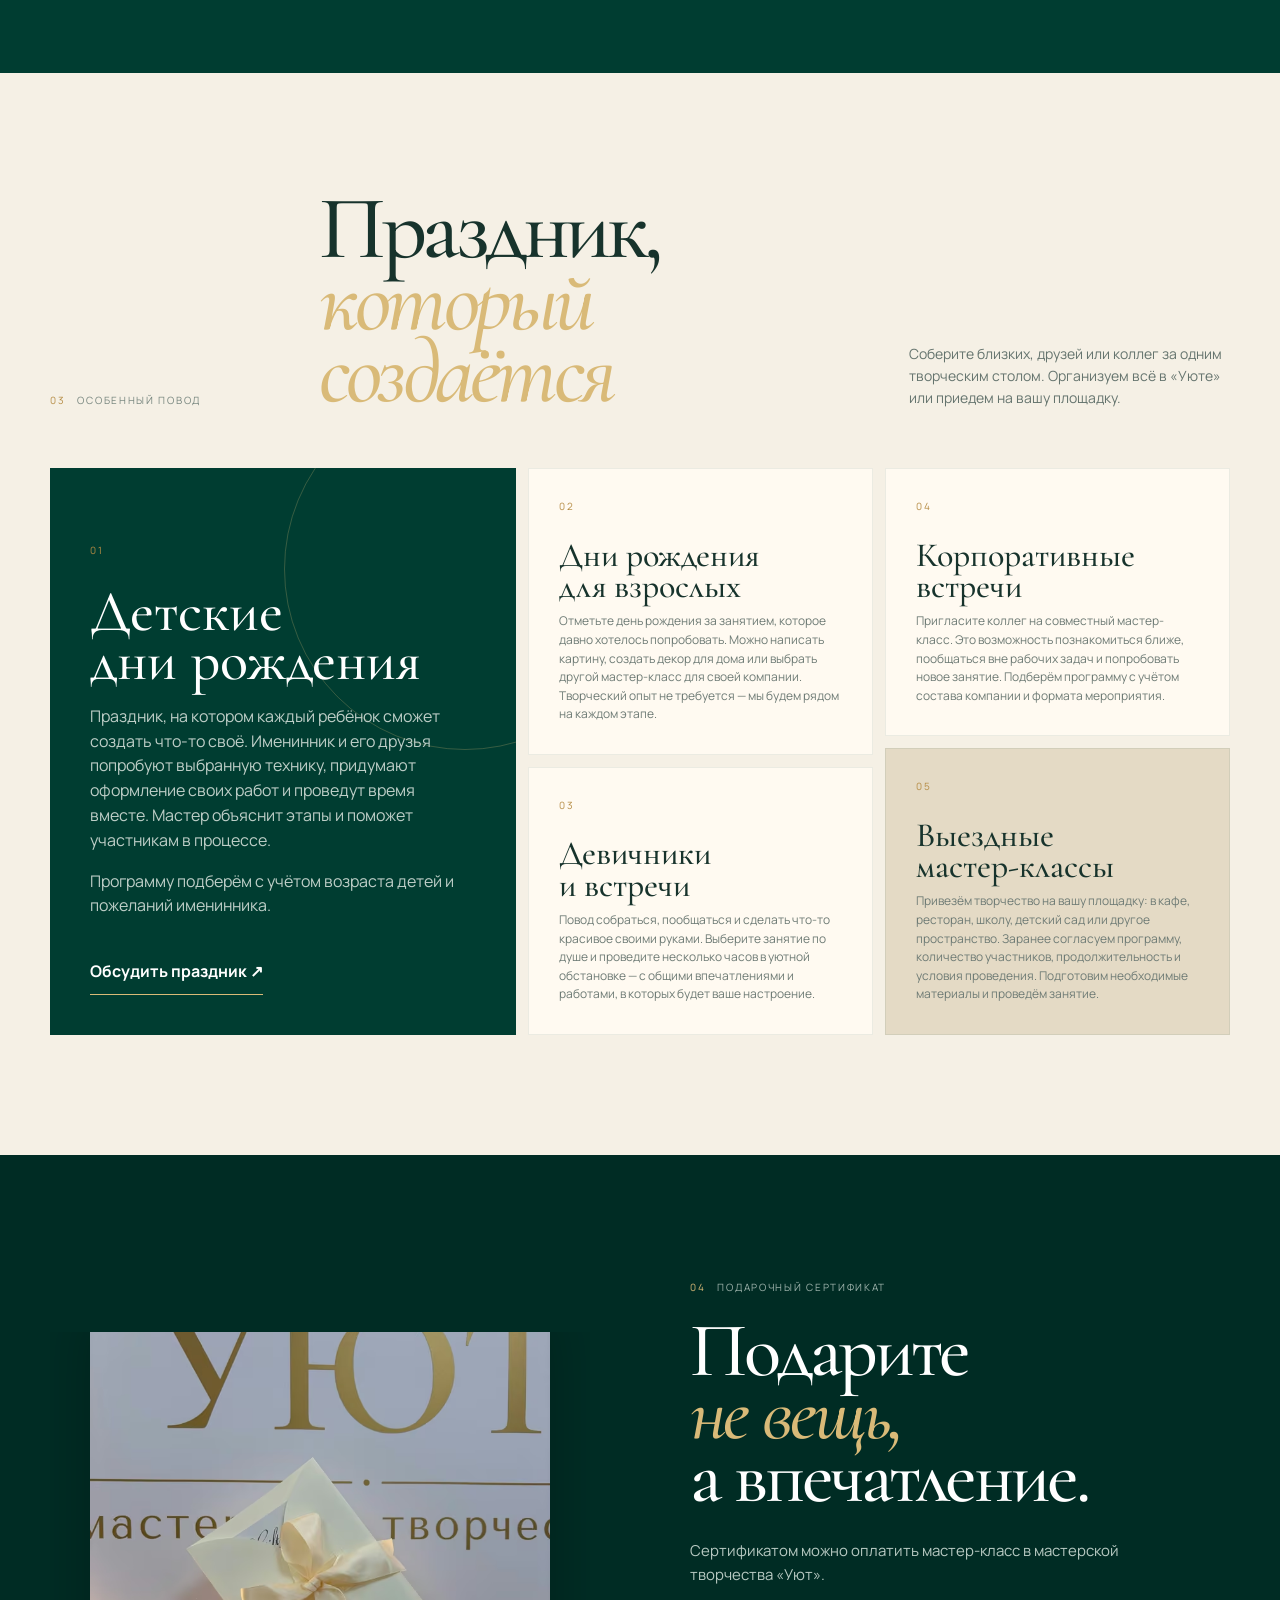
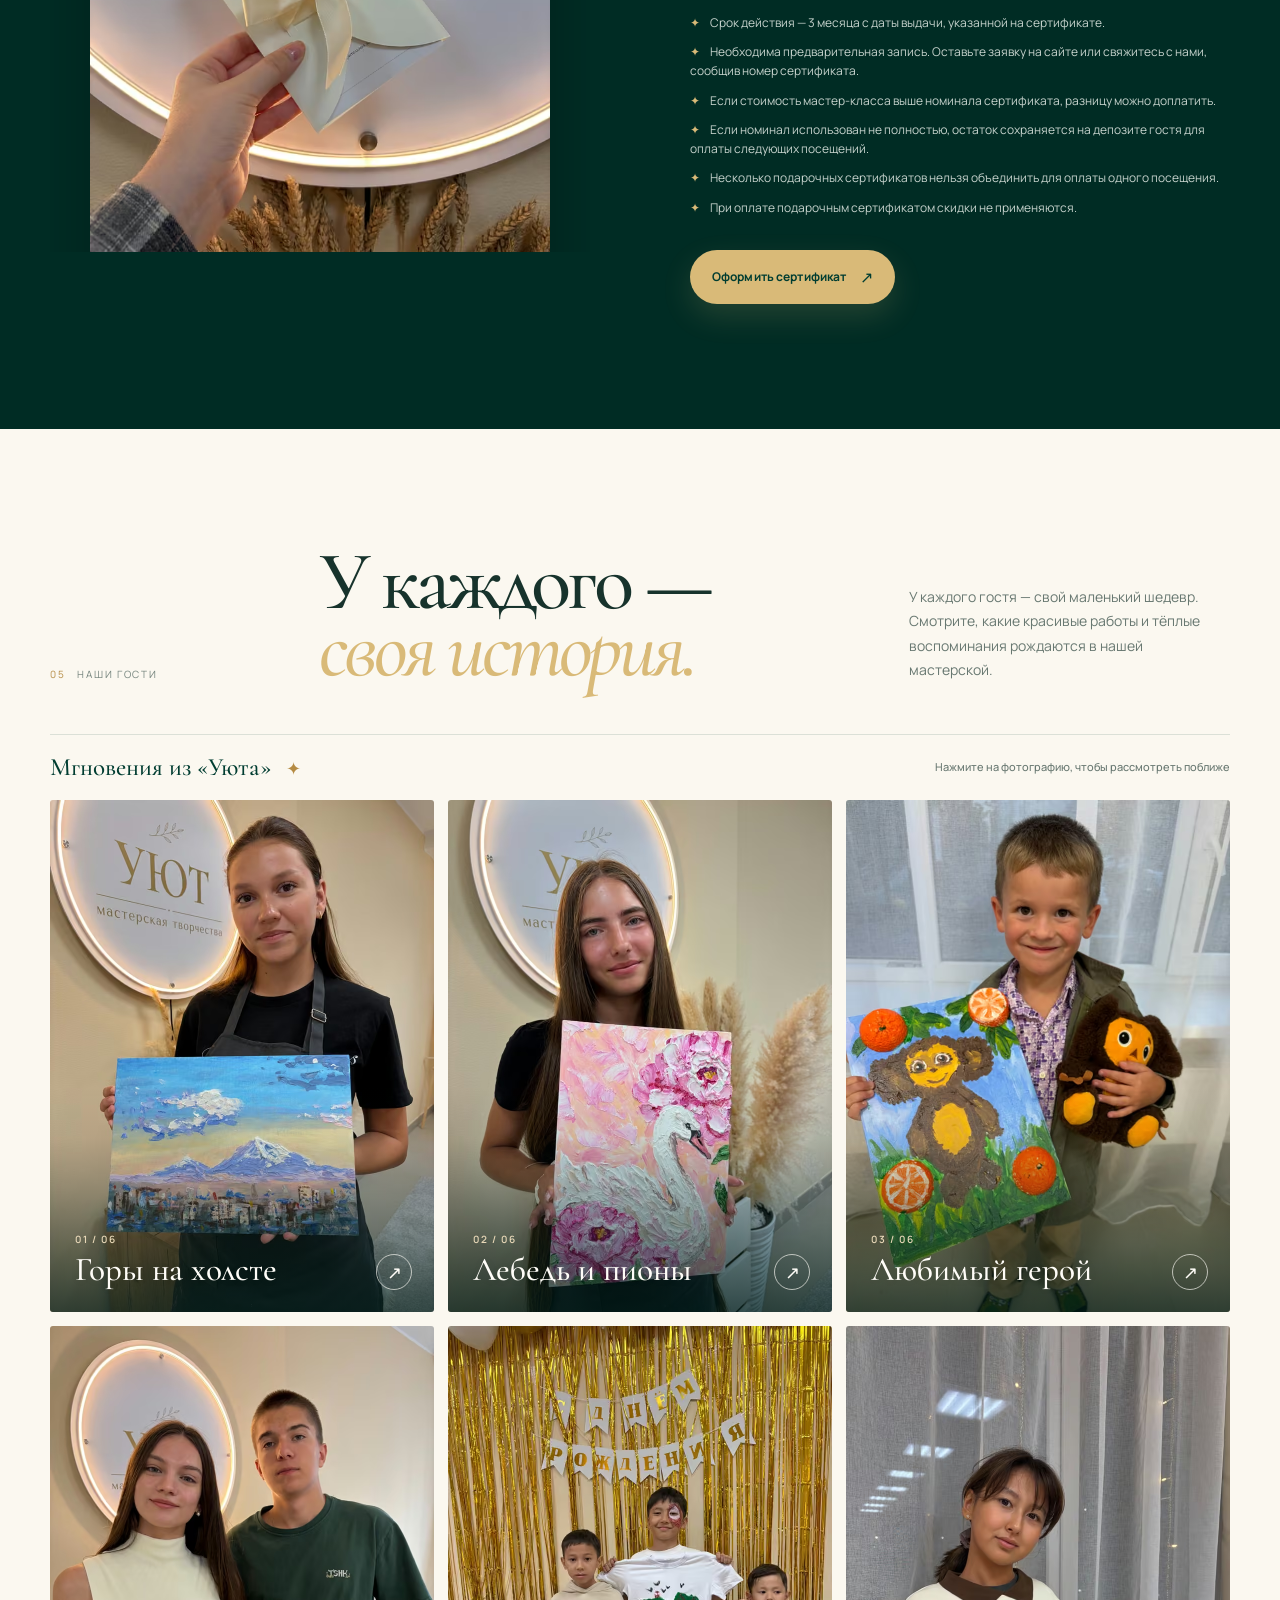
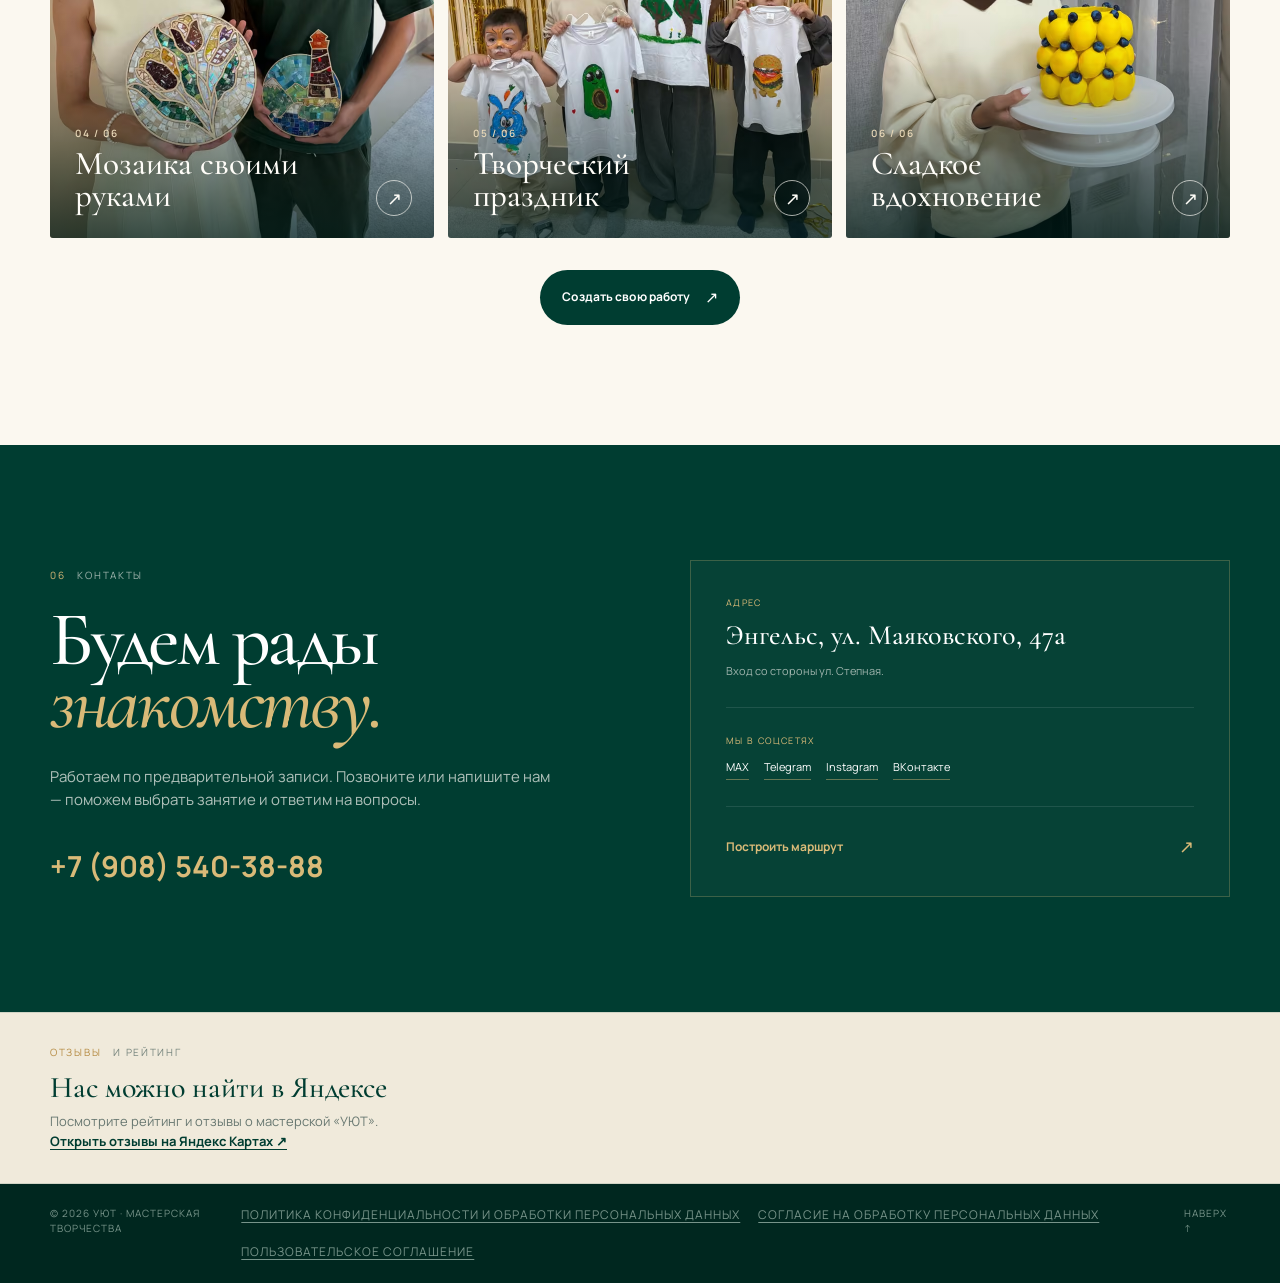
==== commit 242d7c2b: "Пункт 4: canonical, OG/Twitter, JSON-LD, robots, sitemap и og:image" ====
--- a/index.html
+++ b/index.html
@@ -6,6 +6,47 @@
 <meta content="width=device-width, initial-scale=1" name="viewport"/>
 <title>УЮТ — мастерская творчества в Энгельсе</title>
 <meta content="Мастерская творчества «Уют» в Энгельсе: мастер-классы для детей и взрослых, творческие праздники, выездные занятия и подарочные сертификаты." name="description"/>
+<link href="https://uyutengels.ru/" rel="canonical"/>
+<meta content="#003d31" name="theme-color"/>
+<meta content="website" property="og:type"/>
+<meta content="ru_RU" property="og:locale"/>
+<meta content="УЮТ" property="og:site_name"/>
+<meta content="УЮТ — мастерская творчества в Энгельсе" property="og:title"/>
+<meta content="Мастерская творчества «Уют» в Энгельсе: мастер-классы для детей и взрослых, творческие праздники, выездные занятия и подарочные сертификаты." property="og:description"/>
+<meta content="https://uyutengels.ru/" property="og:url"/>
+<meta content="https://uyutengels.ru/assets/img/og/og-1200x630.jpg" property="og:image"/>
+<meta content="1200" property="og:image:width"/>
+<meta content="630" property="og:image:height"/>
+<meta content="Вывеска мастерской творчества «УЮТ» в Энгельсе" property="og:image:alt"/>
+<meta content="summary_large_image" name="twitter:card"/>
+<meta content="УЮТ — мастерская творчества в Энгельсе" name="twitter:title"/>
+<meta content="Мастерская творчества «Уют» в Энгельсе: мастер-классы для детей и взрослых, творческие праздники, выездные занятия и подарочные сертификаты." name="twitter:description"/>
+<meta content="https://uyutengels.ru/assets/img/og/og-1200x630.jpg" name="twitter:image"/>
+<script type="application/ld+json">
+{
+  "@context": "https://schema.org",
+  "@type": "LocalBusiness",
+  "@id": "https://uyutengels.ru/#business",
+  "name": "Мастерская творчества «УЮТ»",
+  "description": "Мастер-классы по живописи, декору, мозаике и кулинарии для детей и взрослых, творческие праздники и подарочные сертификаты.",
+  "url": "https://uyutengels.ru/",
+  "image": "https://uyutengels.ru/assets/img/og/og-1200x630.jpg",
+  "telephone": "+7-908-540-38-88",
+  "address": {
+    "@type": "PostalAddress",
+    "streetAddress": "ул. Маяковского, 47а",
+    "addressLocality": "Энгельс",
+    "addressRegion": "Саратовская область",
+    "addressCountry": "RU"
+  },
+  "sameAs": [
+    "https://t.me/uyut64",
+    "https://vk.ru/cosiness64",
+    "https://www.instagram.com/uyt_engels",
+    "https://max.ru/u/f9LHodD0cOLkirzCrtVTa-1z3S5lkFiQ0h5rkO7R4LWFDx14GSozq0QBfWI"
+  ]
+}
+</script>
 <link href="favicon.ico" rel="icon" sizes="any"/>
 <link href="favicon-32.png" rel="icon" sizes="32x32" type="image/png"/>
 <link href="apple-touch-icon.png" rel="apple-touch-icon" sizes="180x180"/>
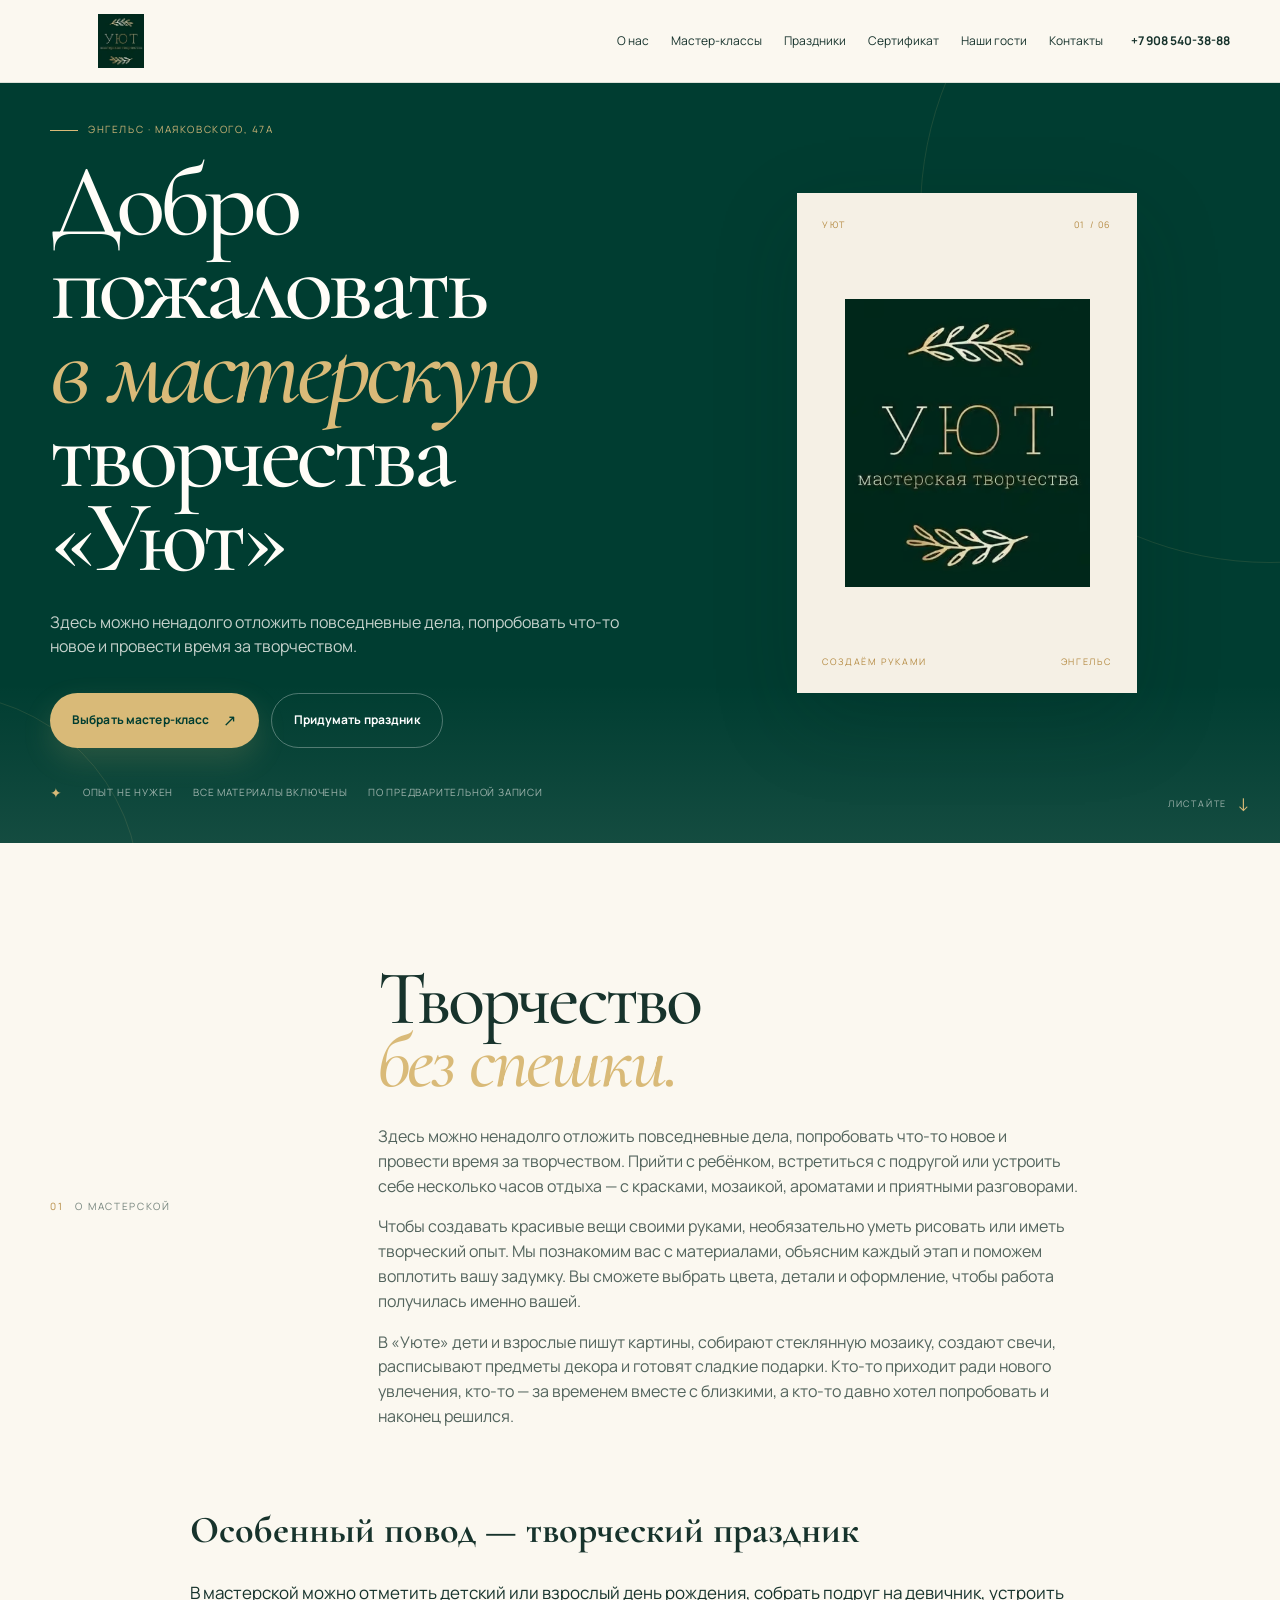
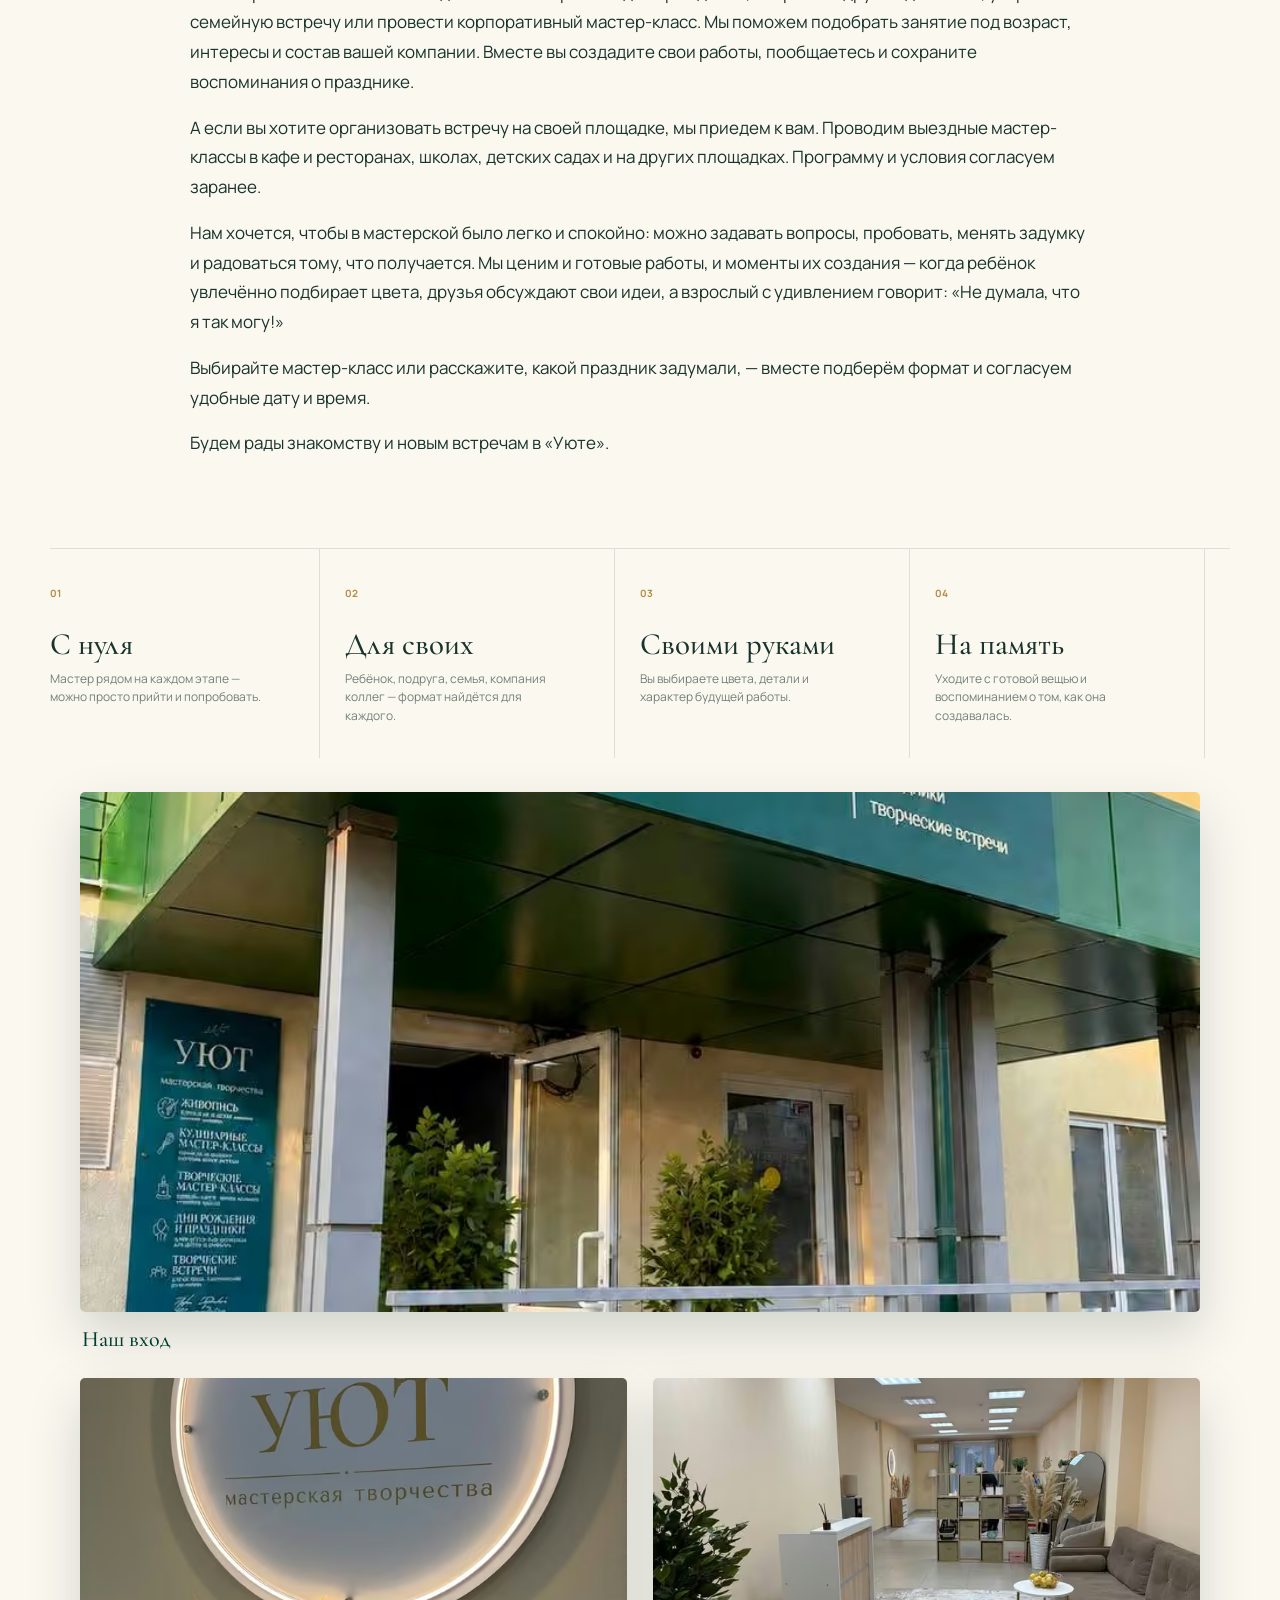
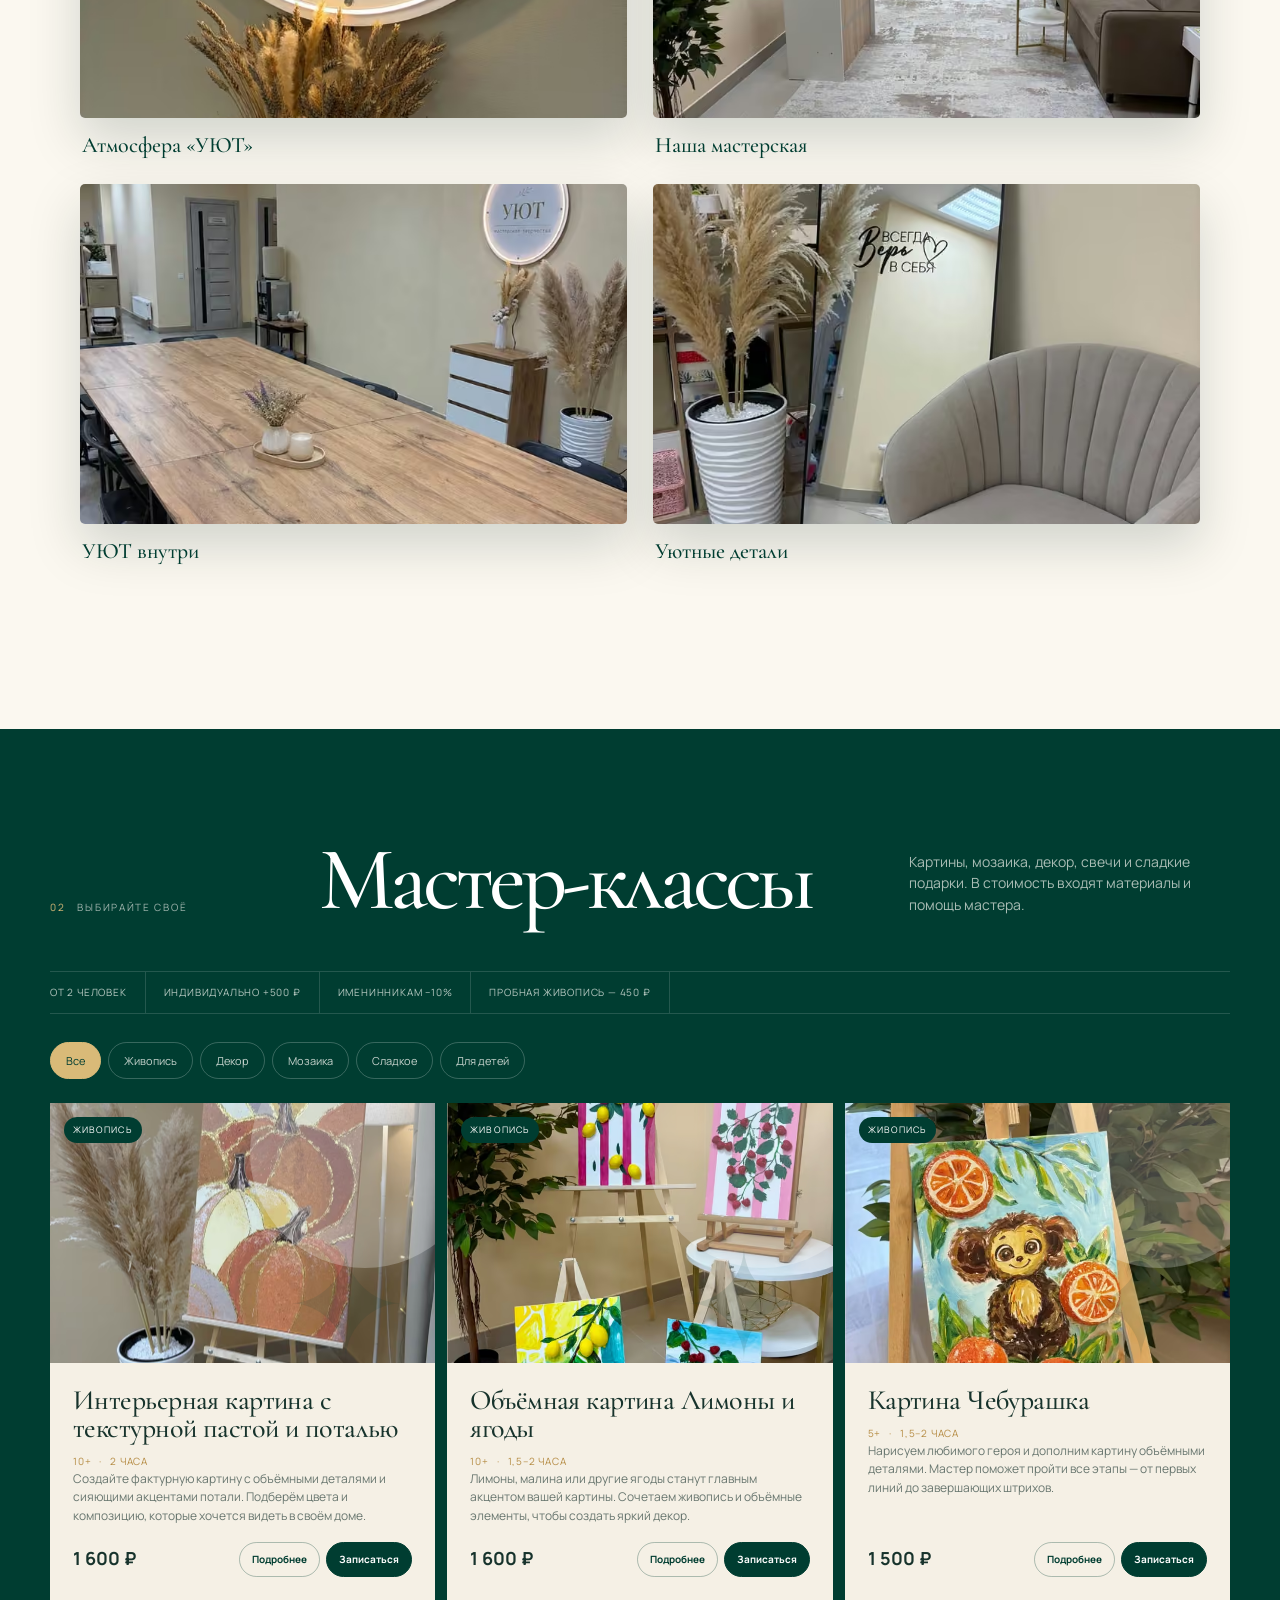
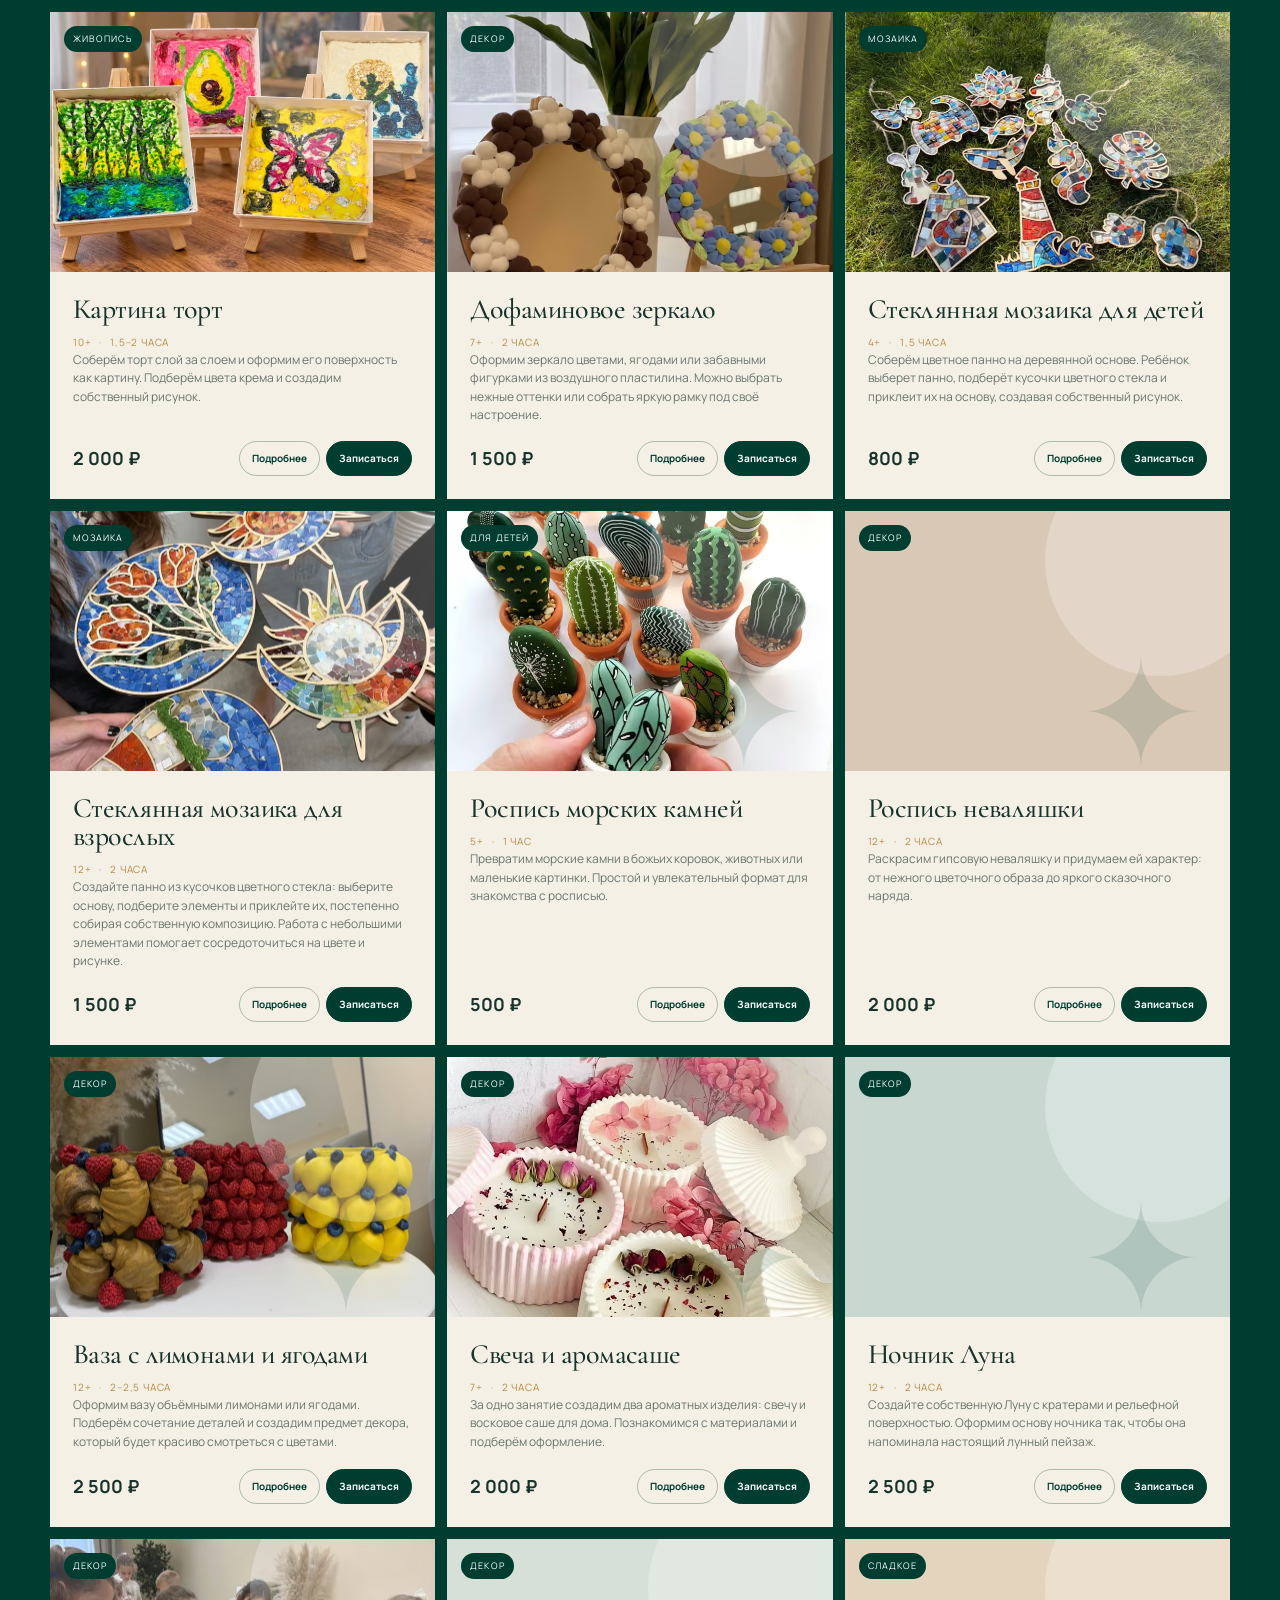
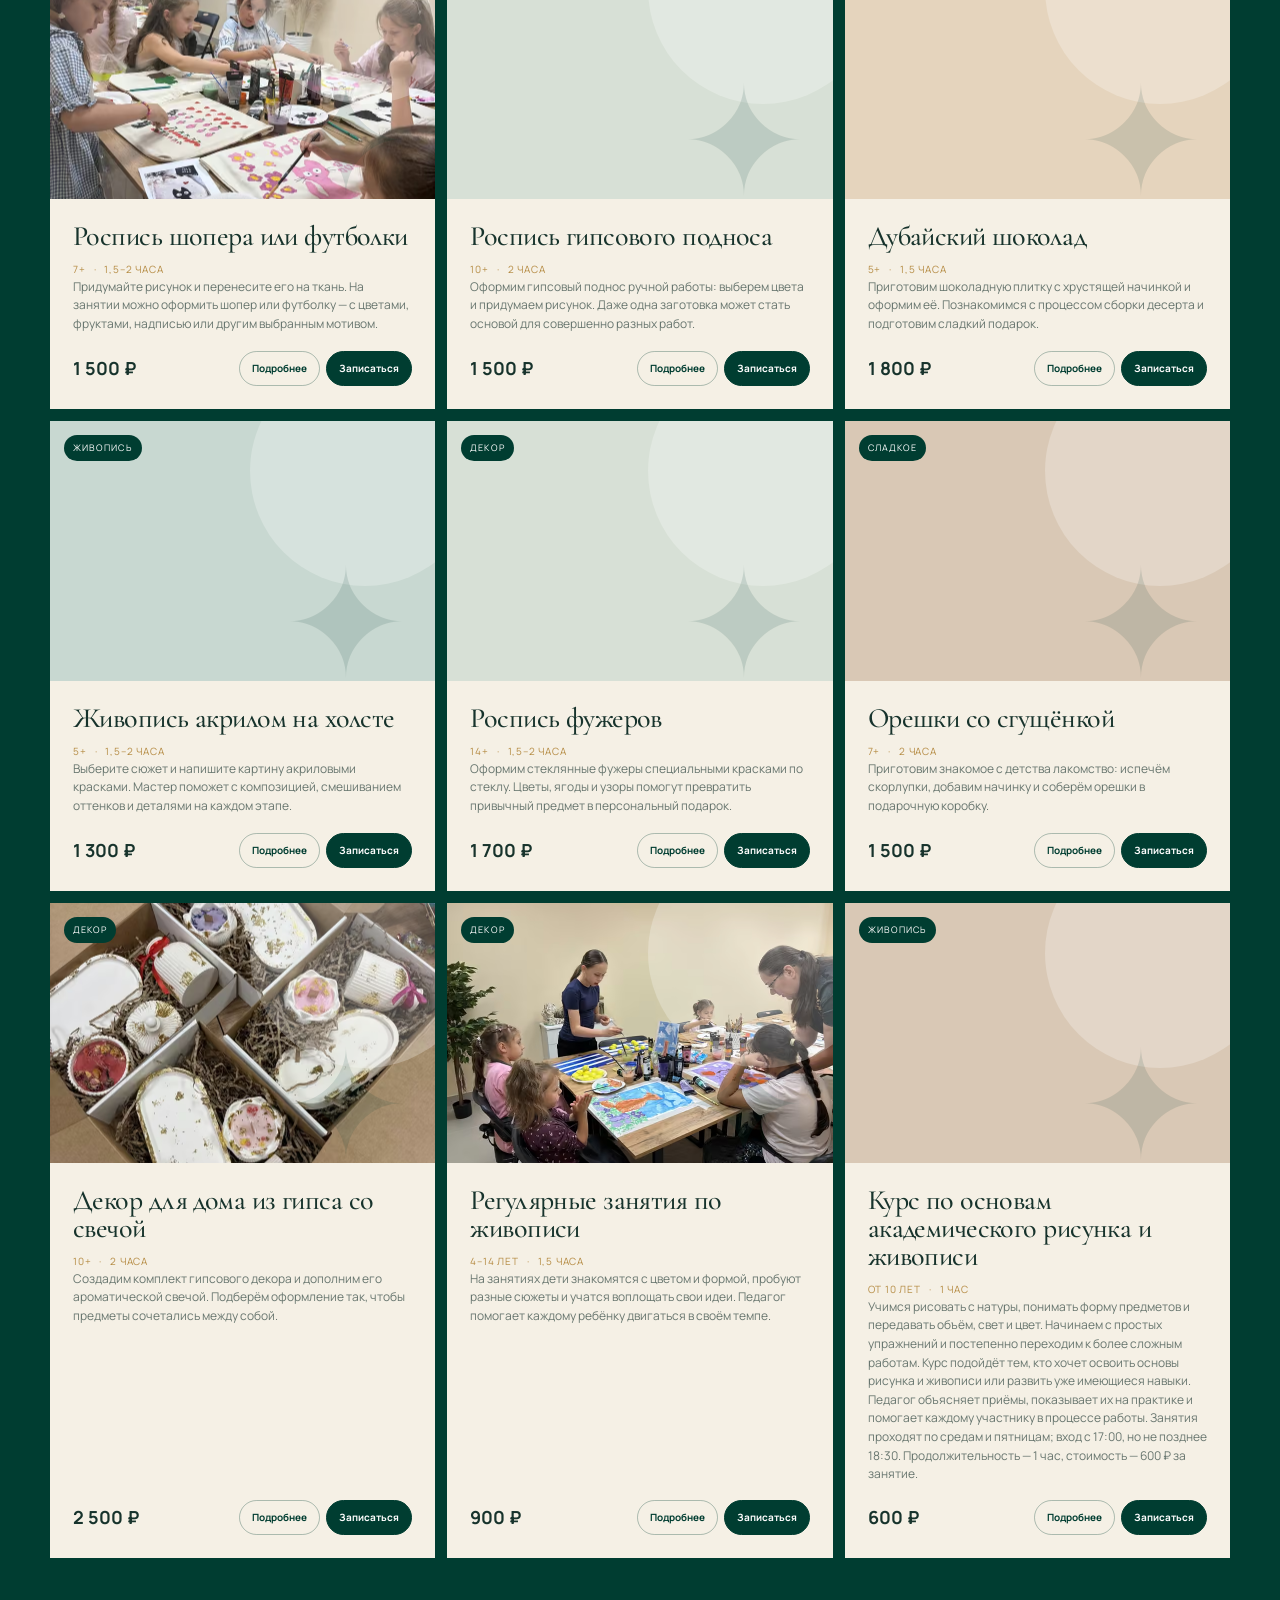
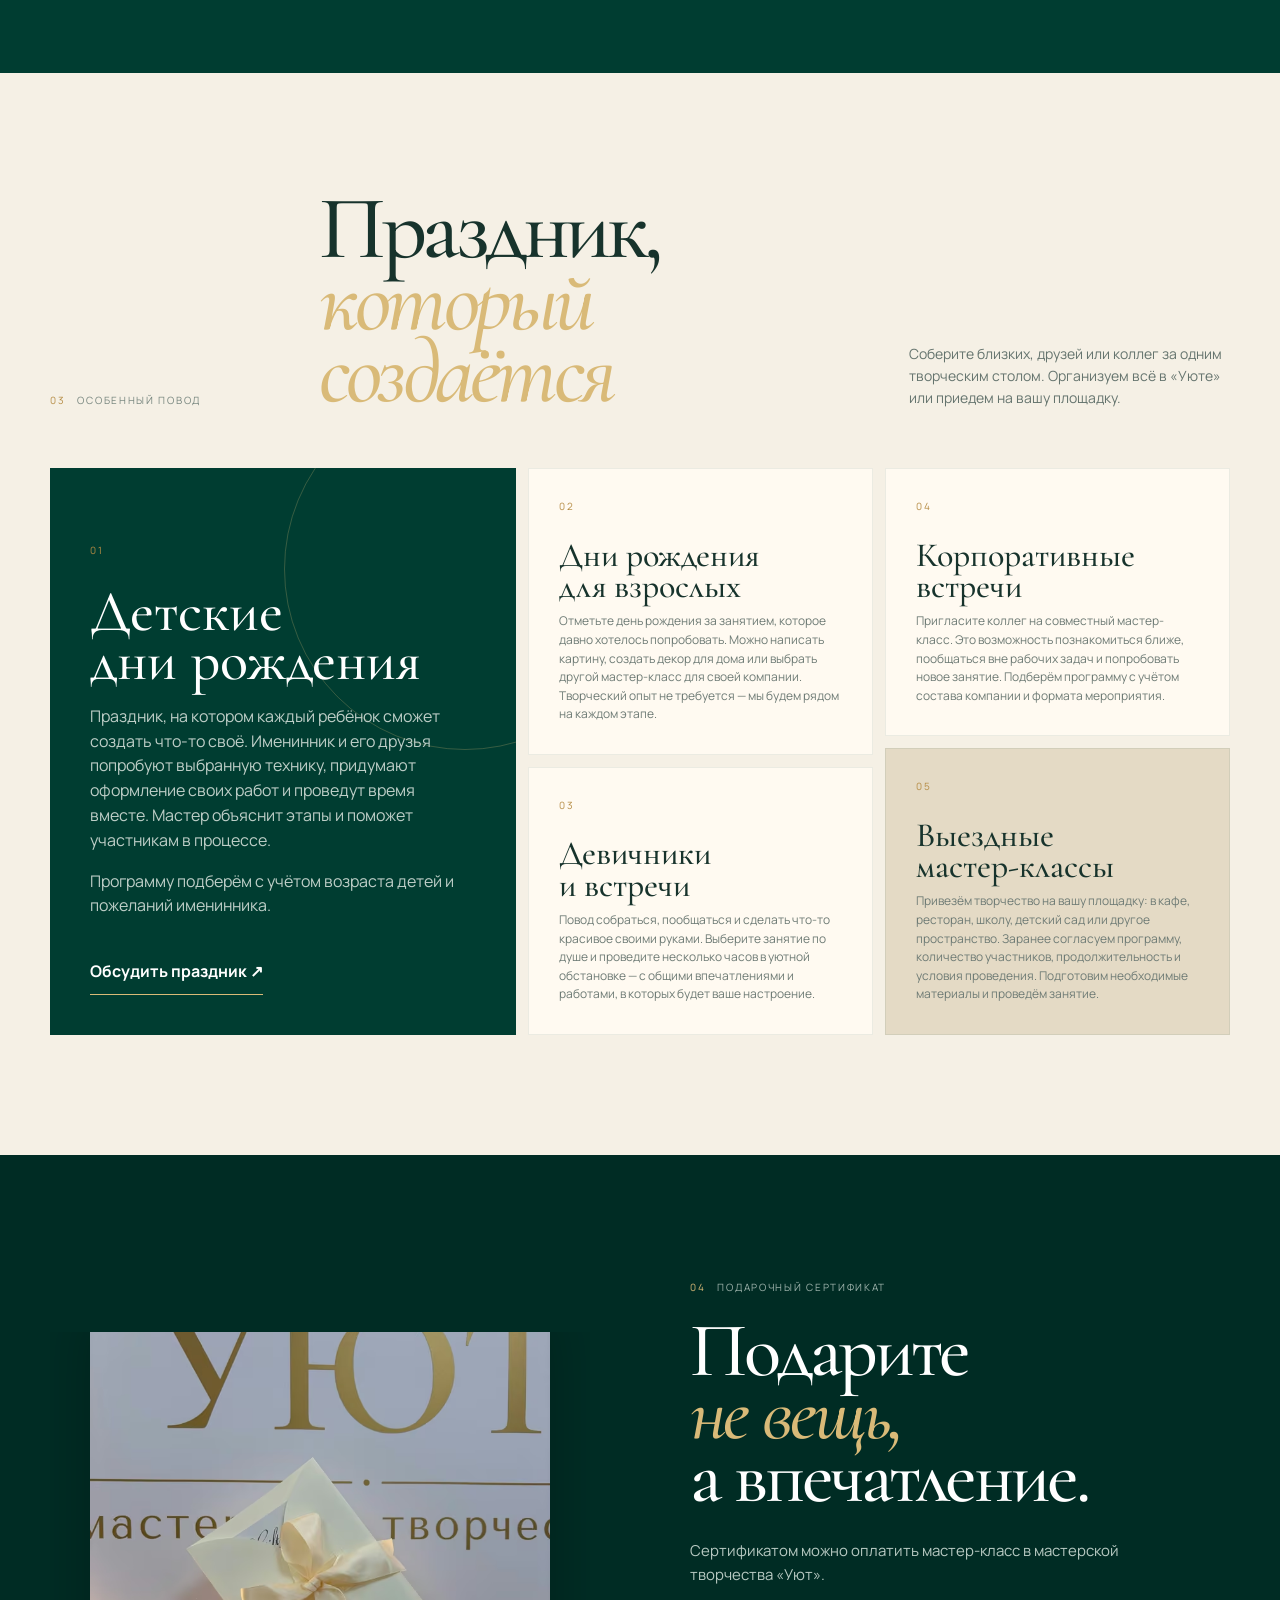
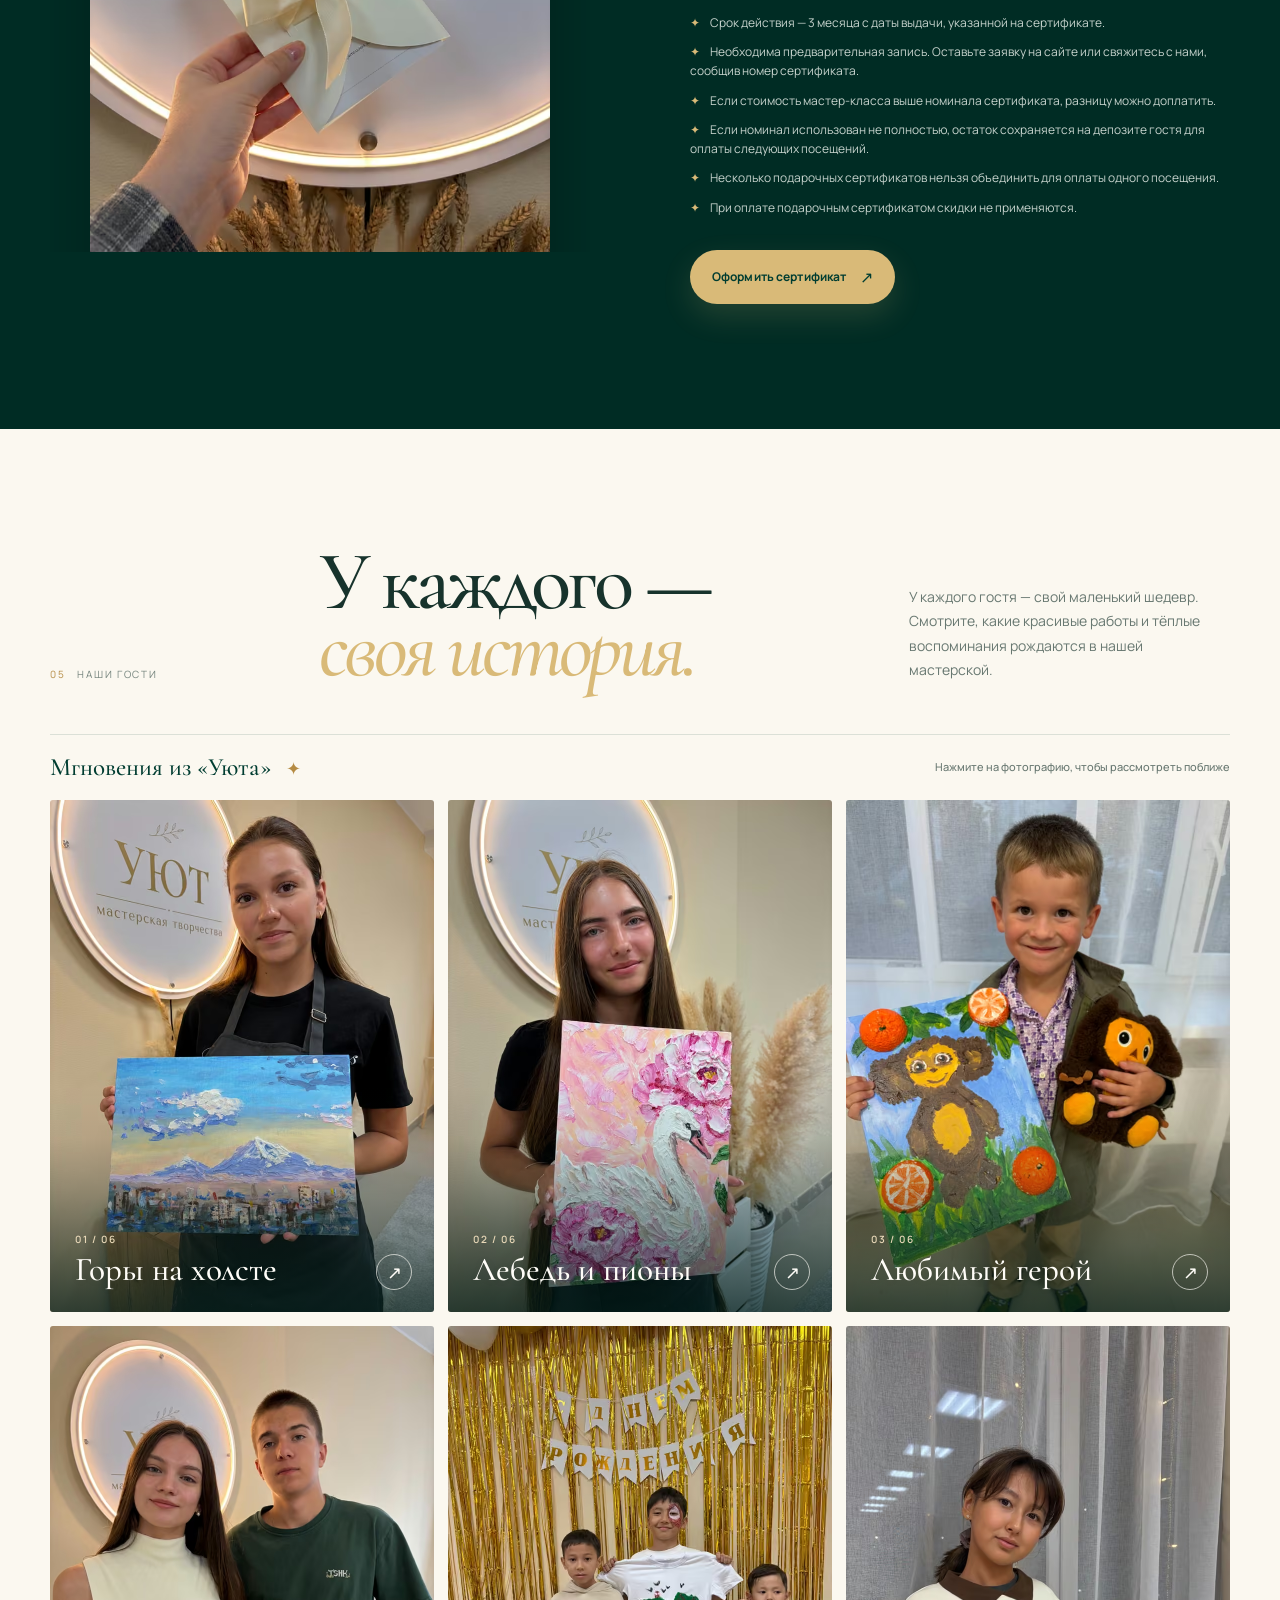
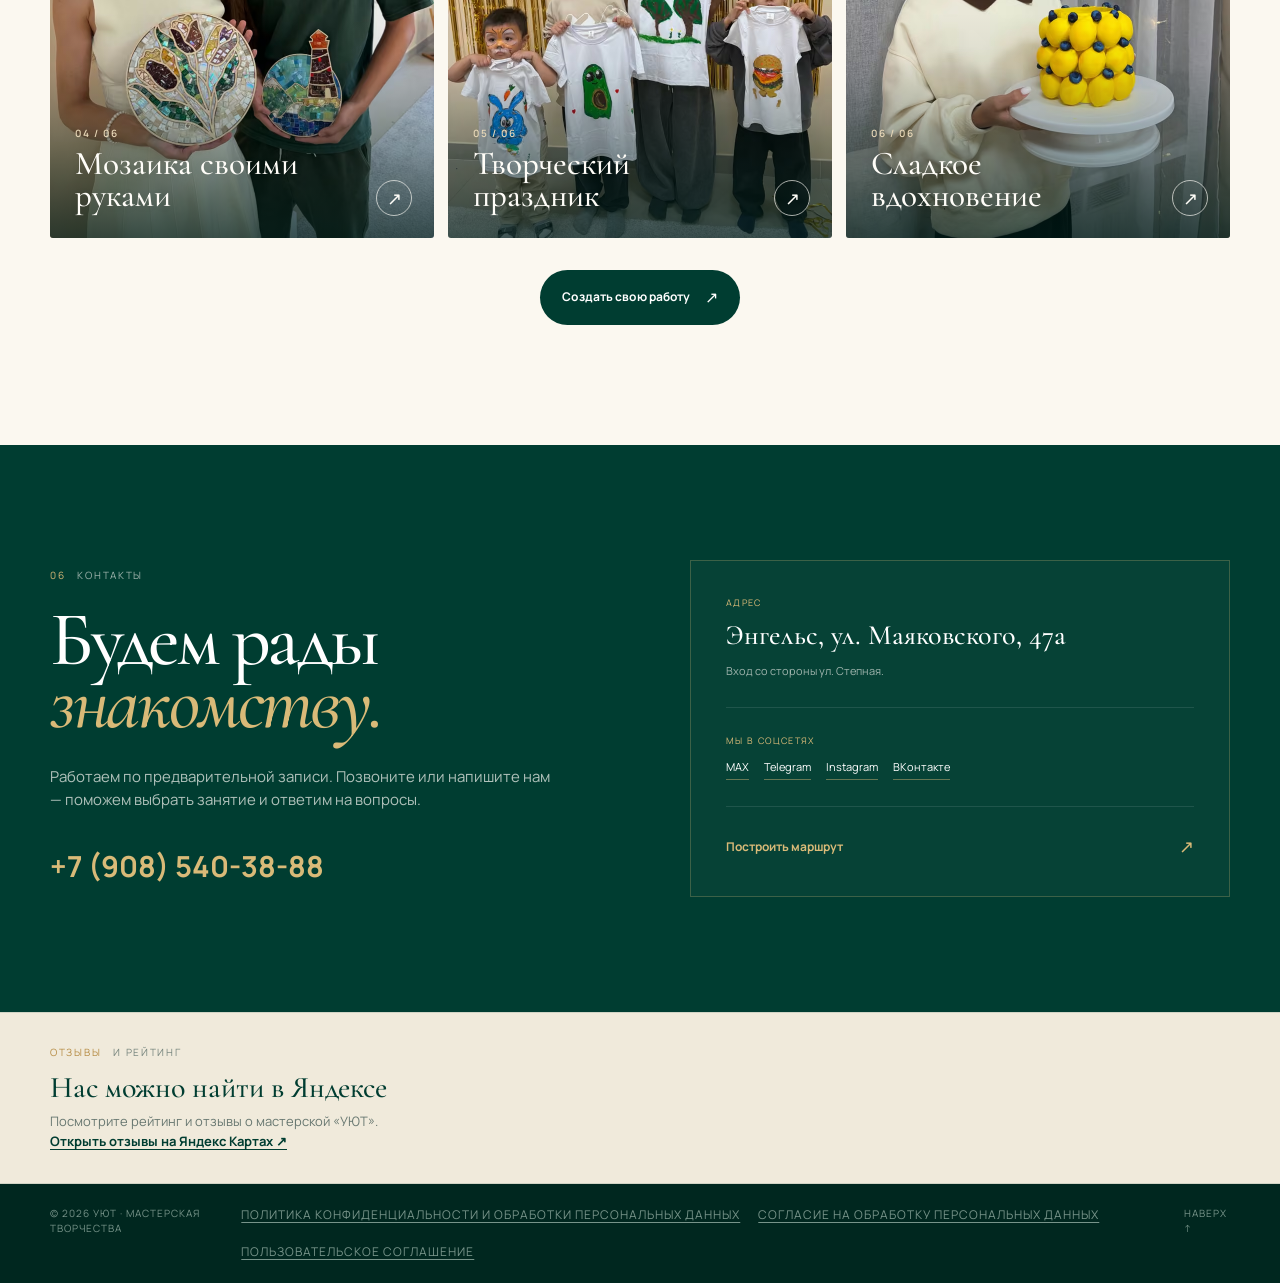
==== commit cfcc3ac3: "Пункт 6: убрать мёртвый код формы и main.js, тест веток ответа" ====
--- a/index.html
+++ b/index.html
@@ -209,7 +209,7 @@
 <section aria-label="Рейтинг мастерской в Яндексе" class="rating-section"><div class="wrap rating-inner"><div><div class="section-label">Отзывы <span>и рейтинг</span></div><h3>Нас можно найти в Яндексе</h3><p>Посмотрите рейтинг и отзывы о мастерской «УЮТ».</p><p><a class="rating-link" href="https://yandex.ru/maps/?text=Энгельс%20Маяковского%2047а" rel="noopener" target="_blank">Открыть отзывы на Яндекс Картах ↗</a></p></div><iframe frameborder="0" height="50" loading="lazy" src="https://yandex.ru/sprav/widget/rating-badge/99666567654?type=rating" title="Рейтинг мастерской «УЮТ» в Яндексе" width="150"></iframe></div></section>
 </main>
 <footer><div class="wrap footer-inner"><span>© 2026 УЮТ · мастерская творчества</span><div class="footer-legal"><a href="privacy.html">Политика конфиденциальности и обработки персональных данных</a><a href="consent.html">Согласие на обработку персональных данных</a><a href="user-agreement.html">Пользовательское соглашение</a></div><a href="#top">Наверх ↑</a></div></footer>
-<dialog class="modal" id="modal" aria-labelledby="modalTitle" tabindex="-1"><div class="modal-bg" data-close=""></div><div class="modal-card"><button type="button" class="close" data-close="" aria-label="Закрыть форму заявки">×</button><div class="section-label" id="modalKicker">Запись</div><h2 id="modalTitle">Записаться</h2><p id="modalDesc">Оставьте контакты — мы свяжемся с вами и согласуем детали.</p><form action="send.php" id="modalForm" method="POST"><input id="formType" name="formType" type="hidden"/><input name="_subject" type="hidden" value="Новая заявка с сайта «УЮТ»"/><input name="_template" type="hidden" value="table"/><input aria-hidden="true" autocomplete="off" name="_honey" style="position:absolute;left:-9999px;width:1px;height:1px" tabindex="-1" type="text"/><label id="workshopField">Мастер-класс<input id="workshopInput" name="Мастер-класс" readonly=""/></label><div id="bookingFields"><label>Имя<input name="name" placeholder="Как к вам обращаться?" required=""/></label><label>Телефон<input name="phone" placeholder="+7 ___ ___-__-__" required="" type="tel"/></label><label>E-mail<input name="email" placeholder="name@example.com" required="" type="email"/></label><label>Способ связи<select name="contact"><option>Телефон</option><option>Telegram</option><option>WhatsApp</option></select></label><div class="two-fields"><label>Участников<input min="1" name="people" required="" type="number" value="2"/></label><label>Желаемая дата и время<input name="date" required="" type="datetime-local"/></label></div><label>Комментарий<textarea name="comment" placeholder="Например, пожелания по сюжету" rows="3"></textarea></label></div><div class="hidden" id="eventFields"><label>Имя<input name="eventName" placeholder="Как к вам обращаться?"/></label><label>Телефон<input name="eventPhone" placeholder="+7 ___ ___-__-__" type="tel"/></label><label>E-mail<input name="eventEmail" placeholder="name@example.com" type="email"/></label><label>Формат мероприятия<select name="format"><option>Детский день рождения</option><option>День рождения для взрослых</option><option>Девичник / встреча</option><option>Корпоратив</option><option>Выездной мастер-класс</option></select></label><div class="two-fields"><label>Гостей<input min="2" name="guests" type="number" value="6"/></label><label>Желаемая дата<input name="eventDate" type="date"/></label></div><label>Место проведения<input name="place" placeholder="В мастерской / ваш адрес"/></label><label>Комментарий<textarea name="eventComment" rows="3"></textarea></label></div><div class="hidden" id="certFields"><label>Сумма сертификата<input min="500" name="sum" placeholder="Например, 2000" step="100" type="number"/></label><label>Имя<input name="certName" placeholder="Как к вам обращаться?"/></label><label>Телефон<input name="certPhone" placeholder="+7 ___ ___-__-__" type="tel"/></label><label>E-mail<input name="certEmail" placeholder="name@example.com" type="email"/></label></div><label class="privacy-consent"><input name="personalDataConsent" required="" type="checkbox" value="Да"/><span>Даю отдельное согласие на обработку персональных данных для ответа на заявку. С <a href="consent.html" rel="noopener" target="_blank">текстом согласия</a> и <a href="privacy.html" rel="noopener" target="_blank">политикой обработки персональных данных</a> ознакомлен(а).</span></label>
+<dialog class="modal" id="modal" aria-labelledby="modalTitle" tabindex="-1"><div class="modal-bg" data-close=""></div><div class="modal-card"><button type="button" class="close" data-close="" aria-label="Закрыть форму заявки">×</button><div class="section-label" id="modalKicker">Запись</div><h2 id="modalTitle">Записаться</h2><p id="modalDesc">Оставьте контакты — мы свяжемся с вами и согласуем детали.</p><form action="send.php" id="modalForm" method="POST"><input id="formType" name="formType" type="hidden"/><input aria-hidden="true" autocomplete="off" name="_honey" style="position:absolute;left:-9999px;width:1px;height:1px" tabindex="-1" type="text"/><label id="workshopField">Мастер-класс<input id="workshopInput" name="Мастер-класс" readonly=""/></label><div id="bookingFields"><label>Имя<input name="name" placeholder="Как к вам обращаться?" required=""/></label><label>Телефон<input name="phone" placeholder="+7 ___ ___-__-__" required="" type="tel"/></label><label>E-mail<input name="email" placeholder="name@example.com" required="" type="email"/></label><label>Способ связи<select name="contact"><option>Телефон</option><option>Telegram</option><option>WhatsApp</option></select></label><div class="two-fields"><label>Участников<input min="1" name="people" required="" type="number" value="2"/></label><label>Желаемая дата и время<input name="date" required="" type="datetime-local"/></label></div><label>Комментарий<textarea name="comment" placeholder="Например, пожелания по сюжету" rows="3"></textarea></label></div><div class="hidden" id="eventFields"><label>Имя<input name="eventName" placeholder="Как к вам обращаться?"/></label><label>Телефон<input name="eventPhone" placeholder="+7 ___ ___-__-__" type="tel"/></label><label>E-mail<input name="eventEmail" placeholder="name@example.com" type="email"/></label><label>Формат мероприятия<select name="format"><option>Детский день рождения</option><option>День рождения для взрослых</option><option>Девичник / встреча</option><option>Корпоратив</option><option>Выездной мастер-класс</option></select></label><div class="two-fields"><label>Гостей<input min="2" name="guests" type="number" value="6"/></label><label>Желаемая дата<input name="eventDate" type="date"/></label></div><label>Место проведения<input name="place" placeholder="В мастерской / ваш адрес"/></label><label>Комментарий<textarea name="eventComment" rows="3"></textarea></label></div><div class="hidden" id="certFields"><label>Сумма сертификата<input min="500" name="sum" placeholder="Например, 2000" step="100" type="number"/></label><label>Имя<input name="certName" placeholder="Как к вам обращаться?"/></label><label>Телефон<input name="certPhone" placeholder="+7 ___ ___-__-__" type="tel"/></label><label>E-mail<input name="certEmail" placeholder="name@example.com" type="email"/></label></div><label class="privacy-consent"><input name="personalDataConsent" required="" type="checkbox" value="Да"/><span>Даю отдельное согласие на обработку персональных данных для ответа на заявку. С <a href="consent.html" rel="noopener" target="_blank">текстом согласия</a> и <a href="privacy.html" rel="noopener" target="_blank">политикой обработки персональных данных</a> ознакомлен(а).</span></label>
 <button class="button button-gold full" id="submitRequest" type="submit">Отправить заявку <b>↗</b></button><small class="form-note">Данные будут отправлены оператору для обработки заявки. Рекламные рассылки не выполняются.</small></form><div class="success hidden" id="success"><span>✓</span><h3>Заявка отправлена</h3><p>Если отправка подтверждена сервисом, мы получили вашу заявку. Если сервис запросит подтверждение адреса, владелице сайта нужно подтвердить его в почте.</p><button type="button" class="button button-dark" data-close="" aria-label="Закрыть окно заявки">Закрыть</button></div></div></dialog>
 <dialog class="modal" id="detailModal" aria-labelledby="detailTitle" tabindex="-1"><div class="modal-bg" data-detail-close=""></div><div class="detail-card"><button type="button" class="close" data-detail-close="" aria-label="Закрыть описание">×</button><div class="detail-visual" id="detailVisual"><span>✦</span></div><div class="section-label" id="detailKicker">Мастер-класс</div><h2 id="detailTitle"></h2><div class="detail-meta" id="detailMeta"></div><p id="detailShort"></p><div class="detail-body"><h3>Как проходит</h3><ol id="detailSteps"></ol><h3>Результат</h3><p id="detailResult"></p><p class="included">В стоимость включены все материалы и помощь мастера. Дату и время согласуем при записи.</p><button class="button button-green full" id="detailBook">Записаться <b>↗</b></button></div></div></dialog>
 <dialog class="guest-lightbox" id="guestLightbox" aria-label="Просмотр фотографий гостей" aria-modal="true">
@@ -221,5 +221,5 @@
 </dialog>
 <script src="assets/js/images.js?v=1"></script>
 <script src="assets/js/catalog.js?v=1c905586"></script>
-<script src="assets/js/main.js?v=3"></script>
+<script src="assets/js/main.js?v=4"></script>
 </body></html>
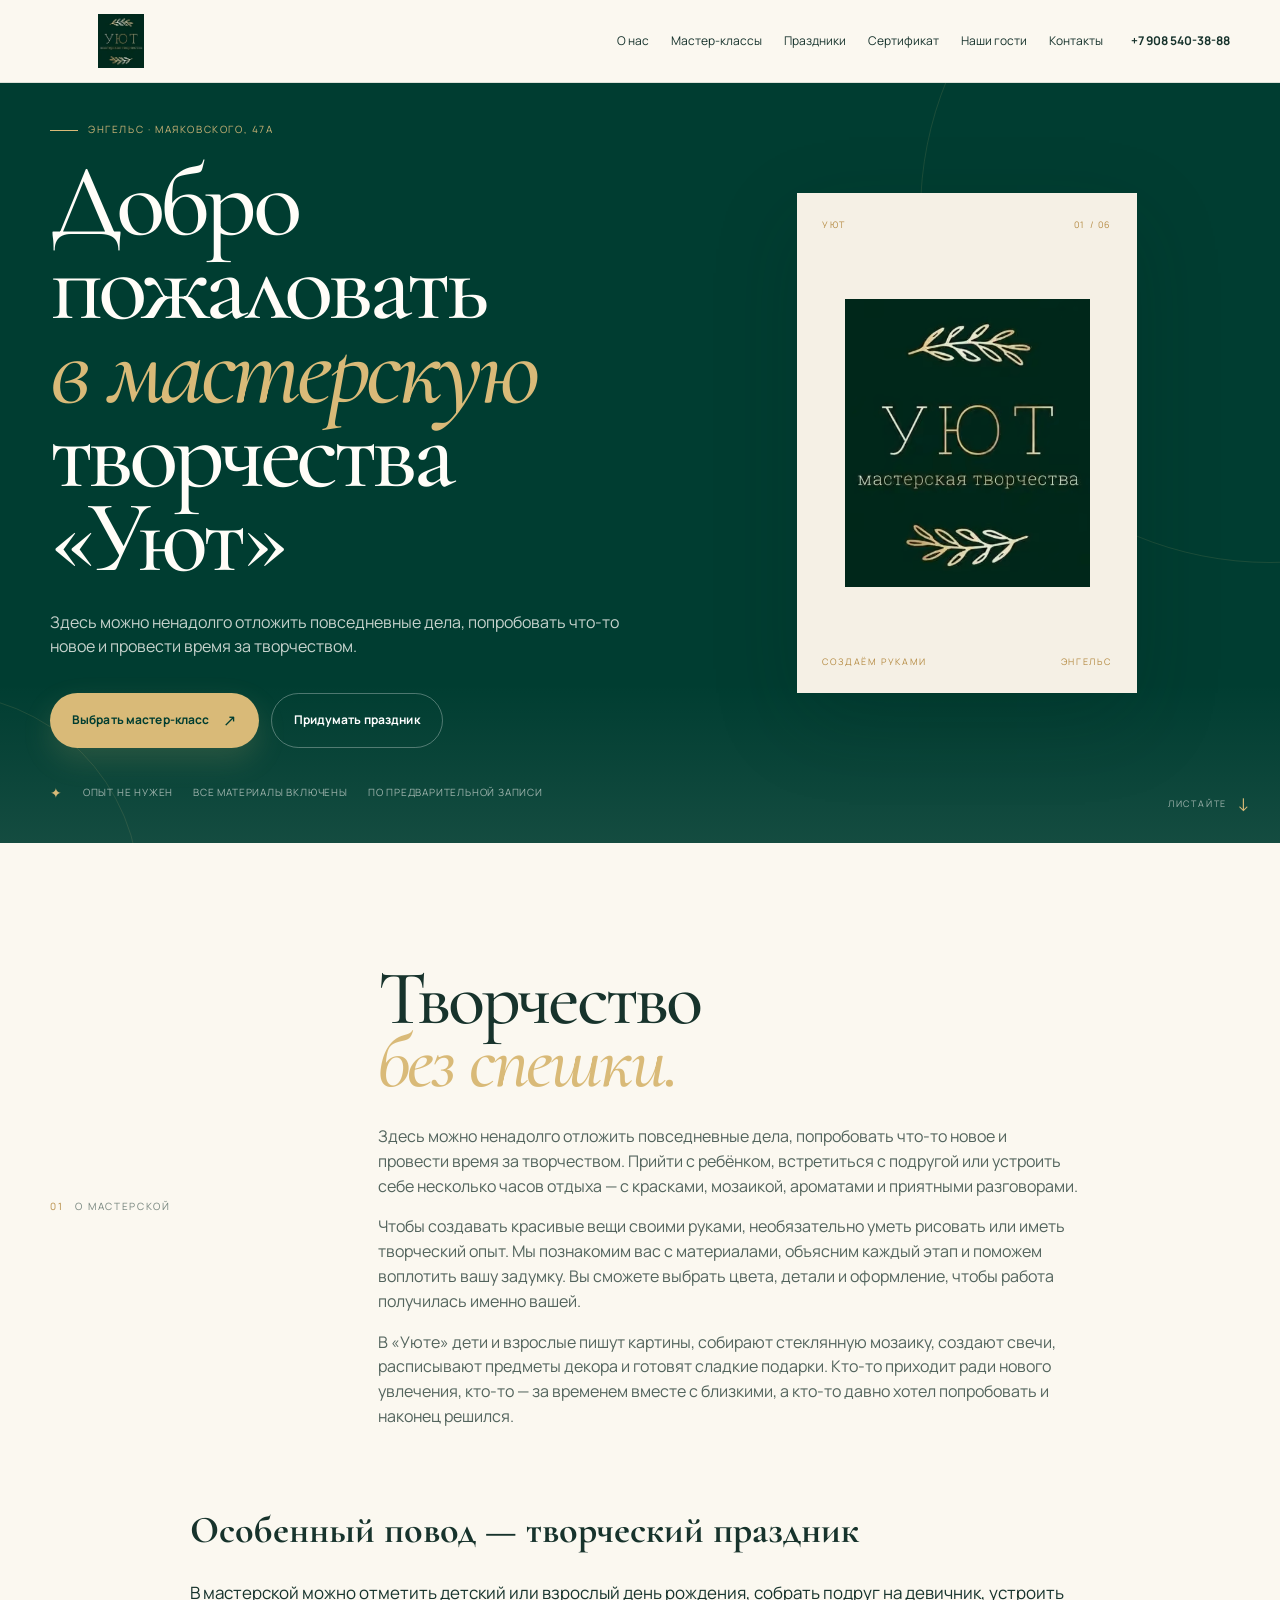
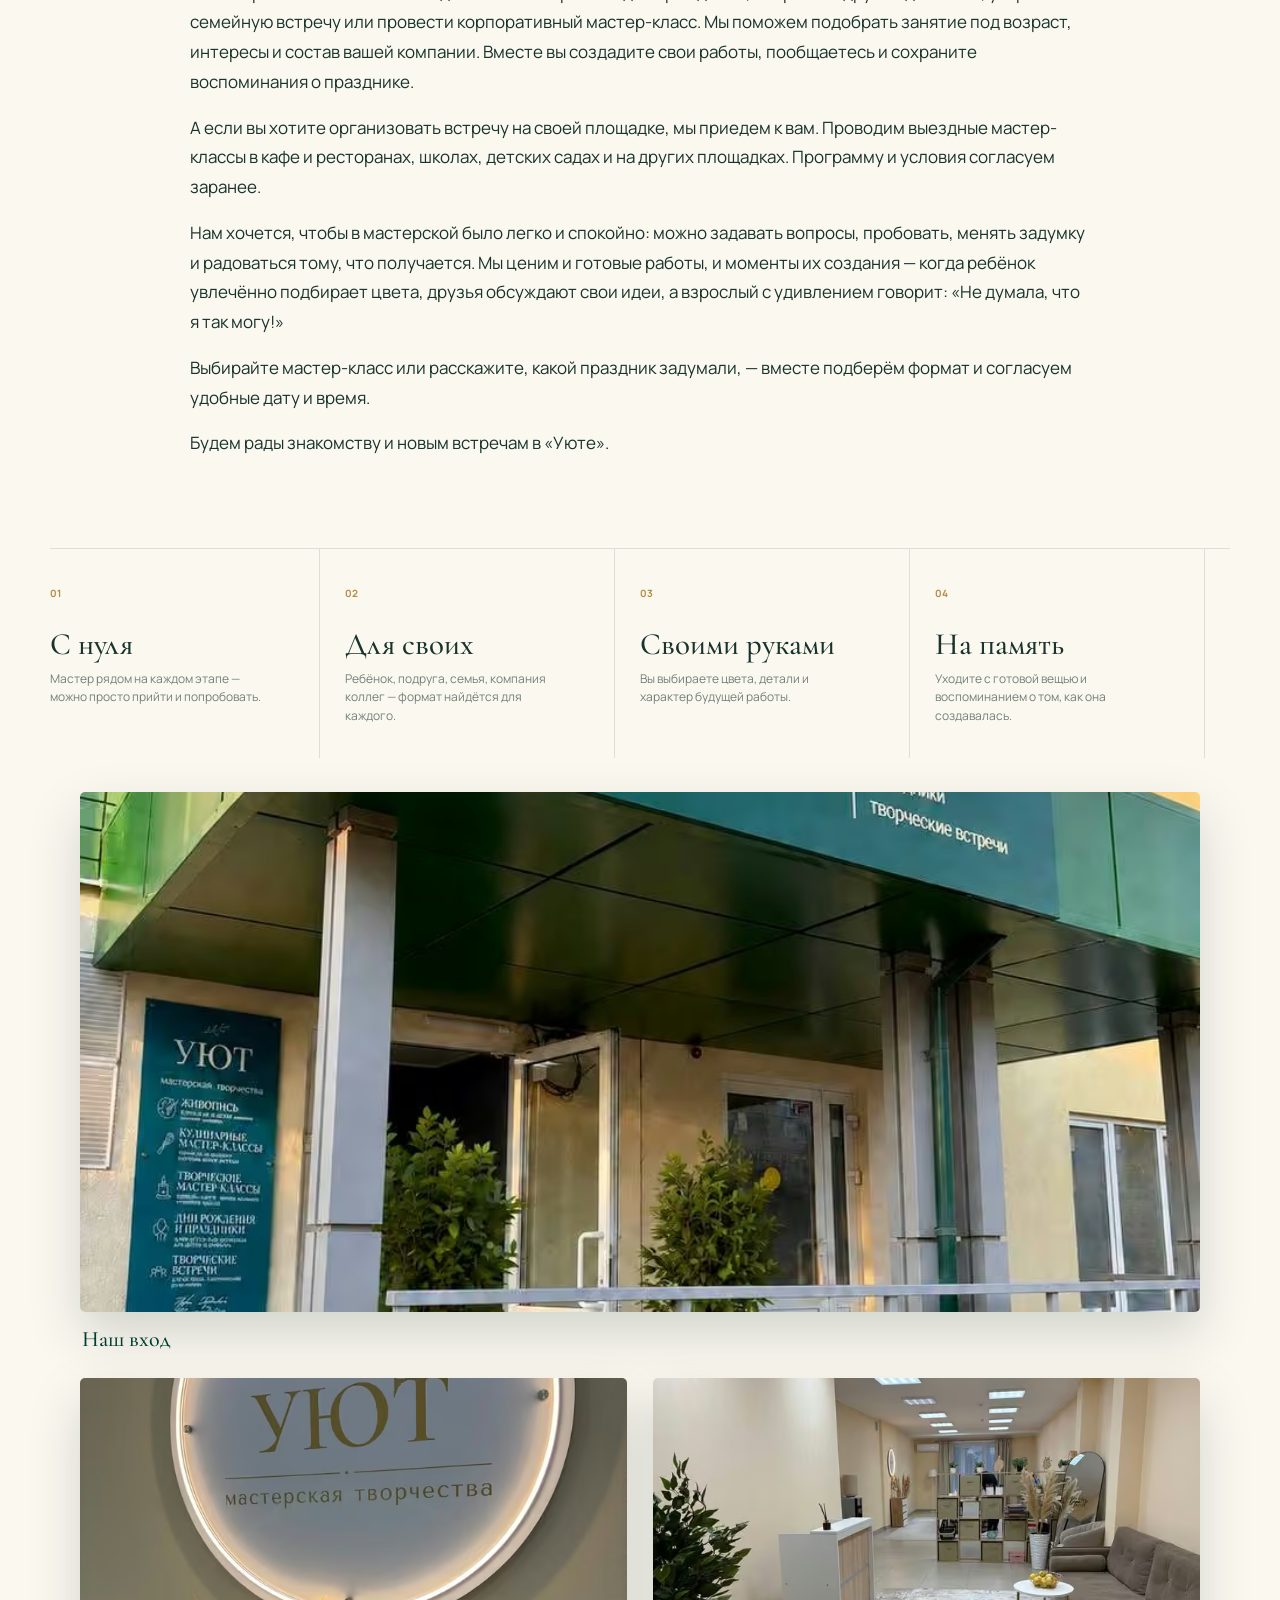
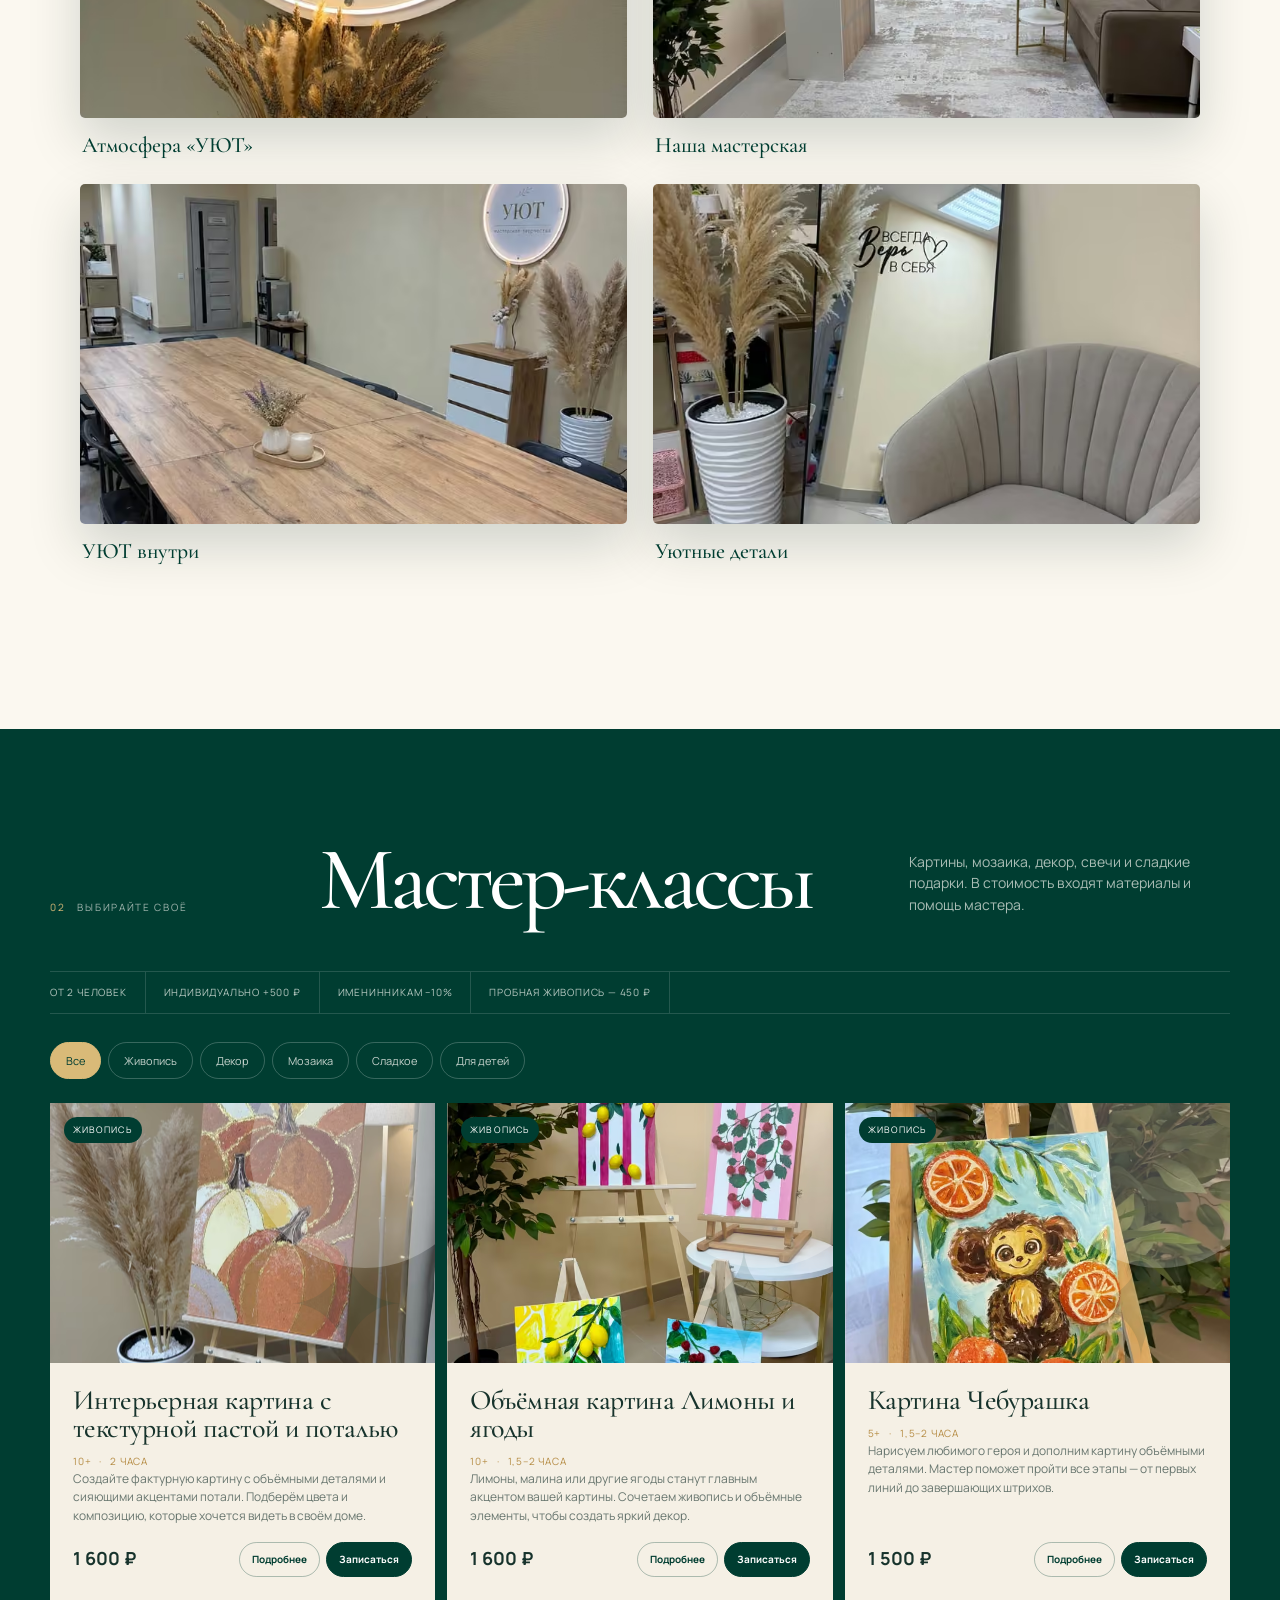
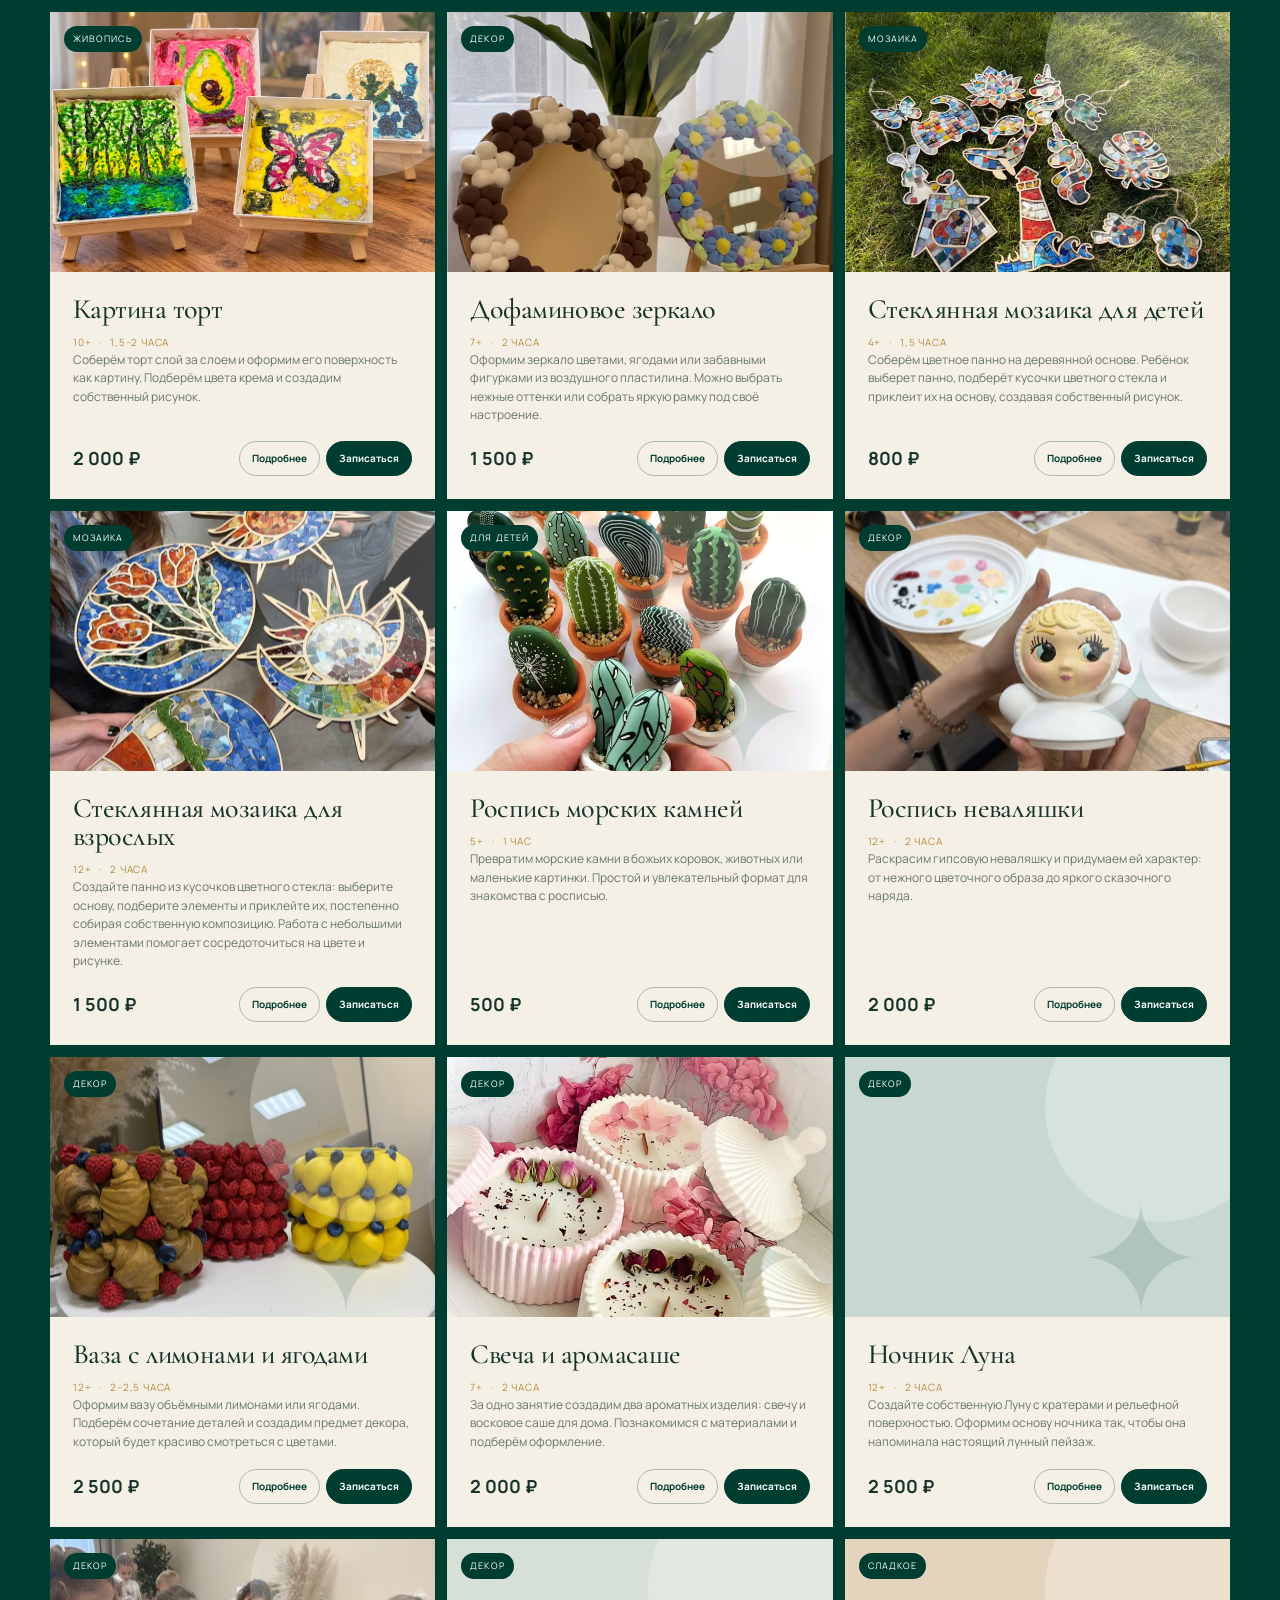
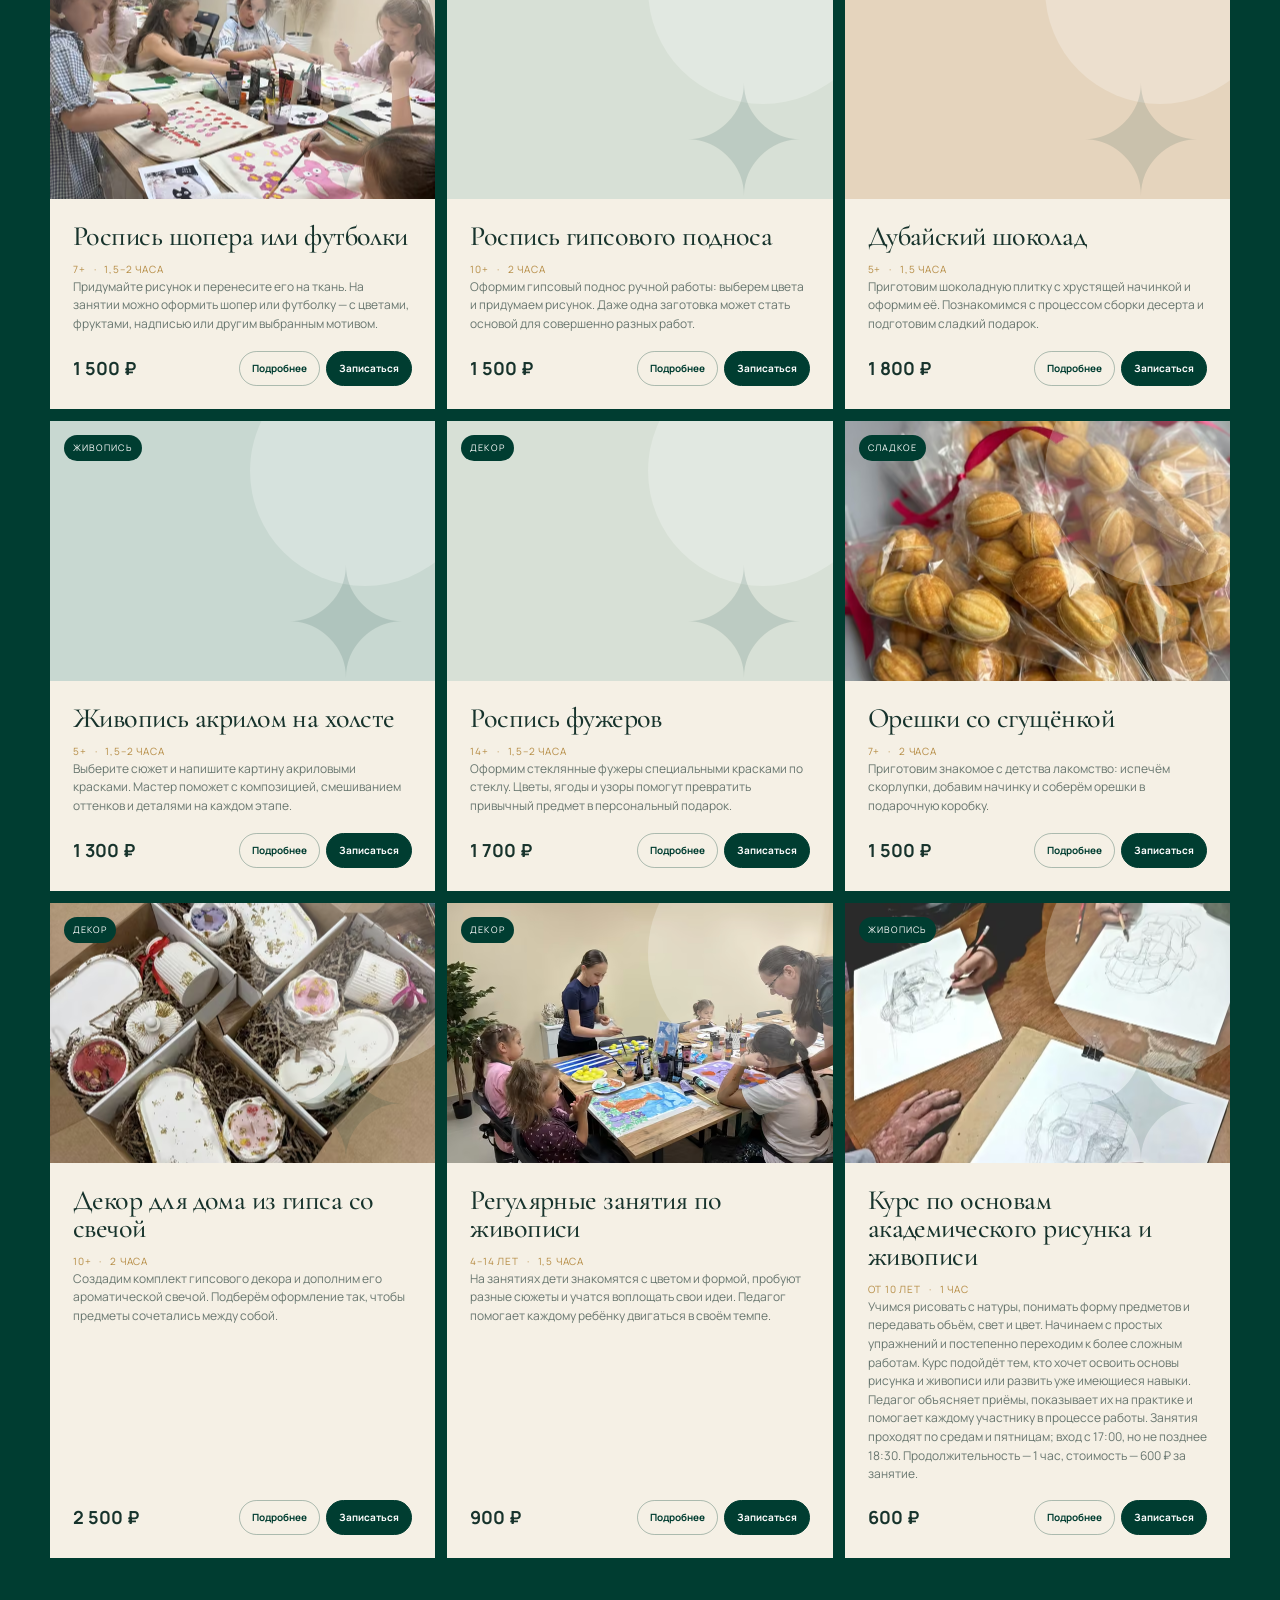
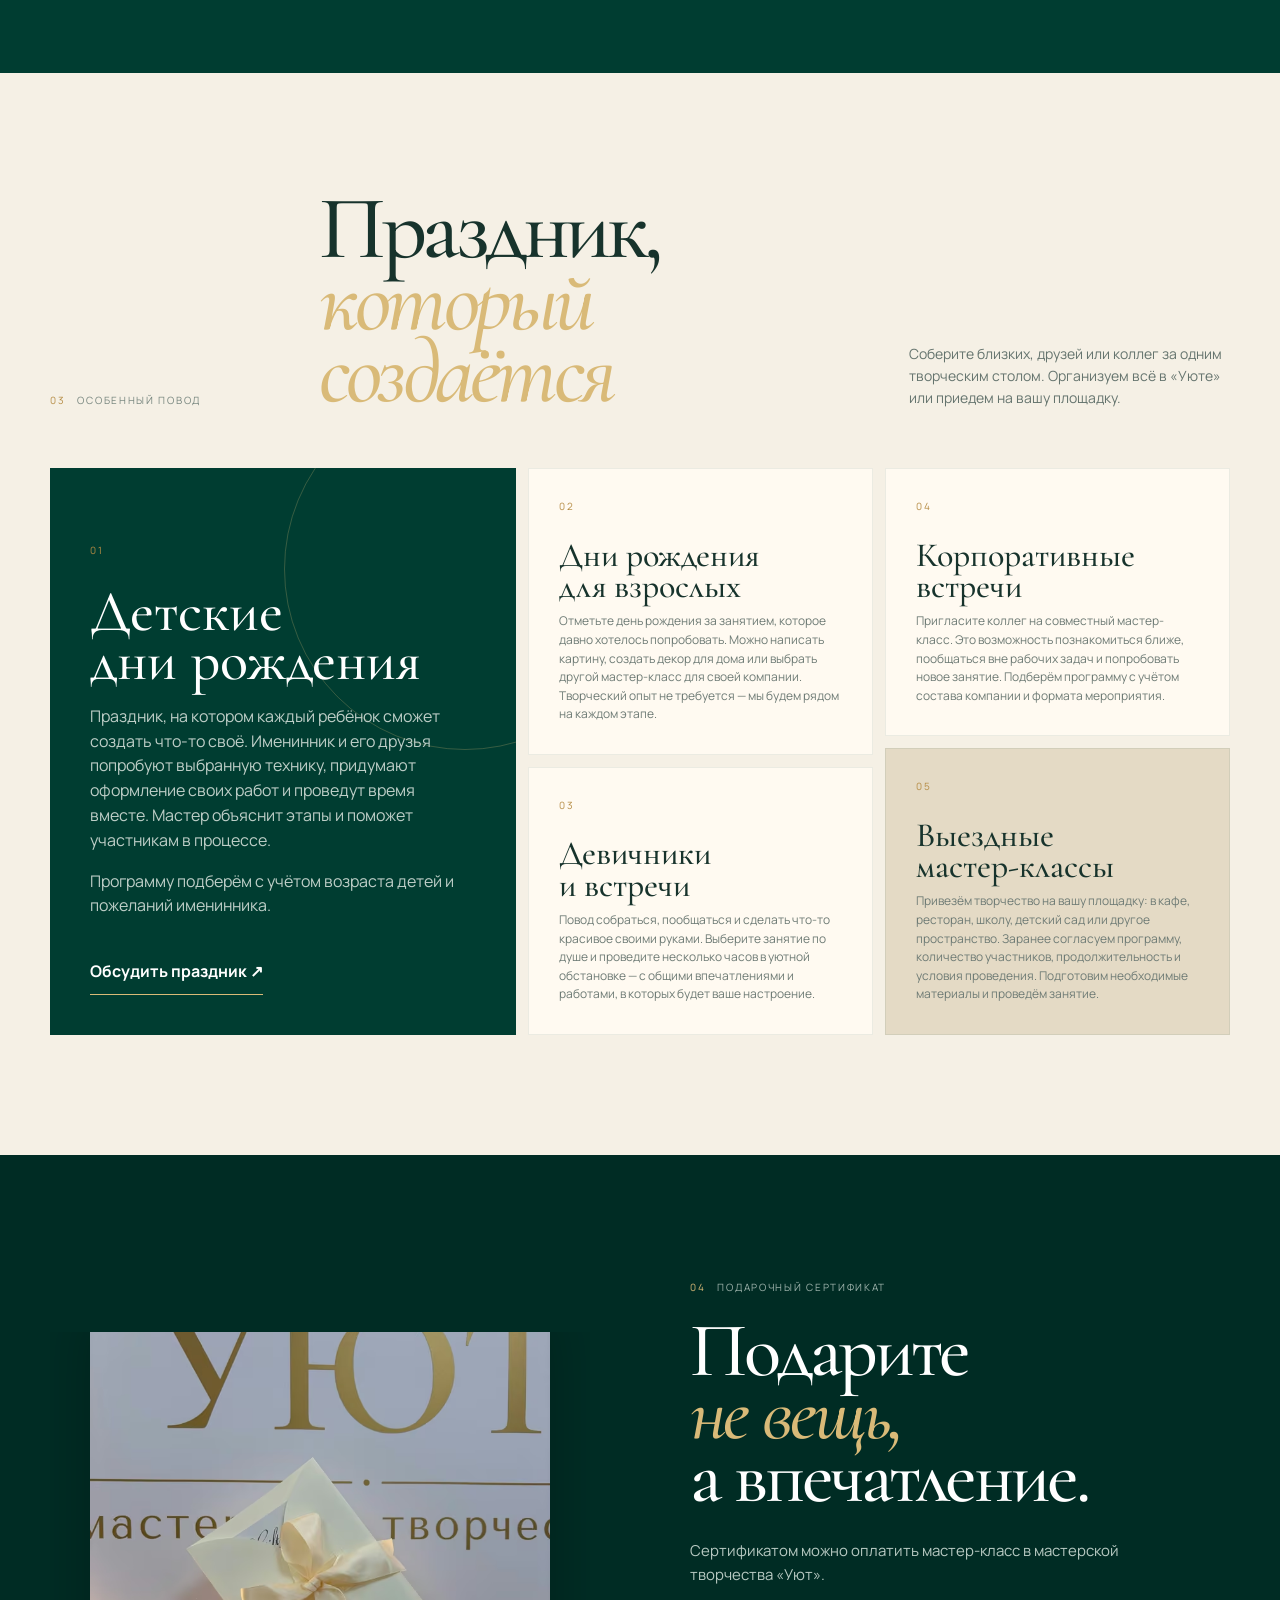
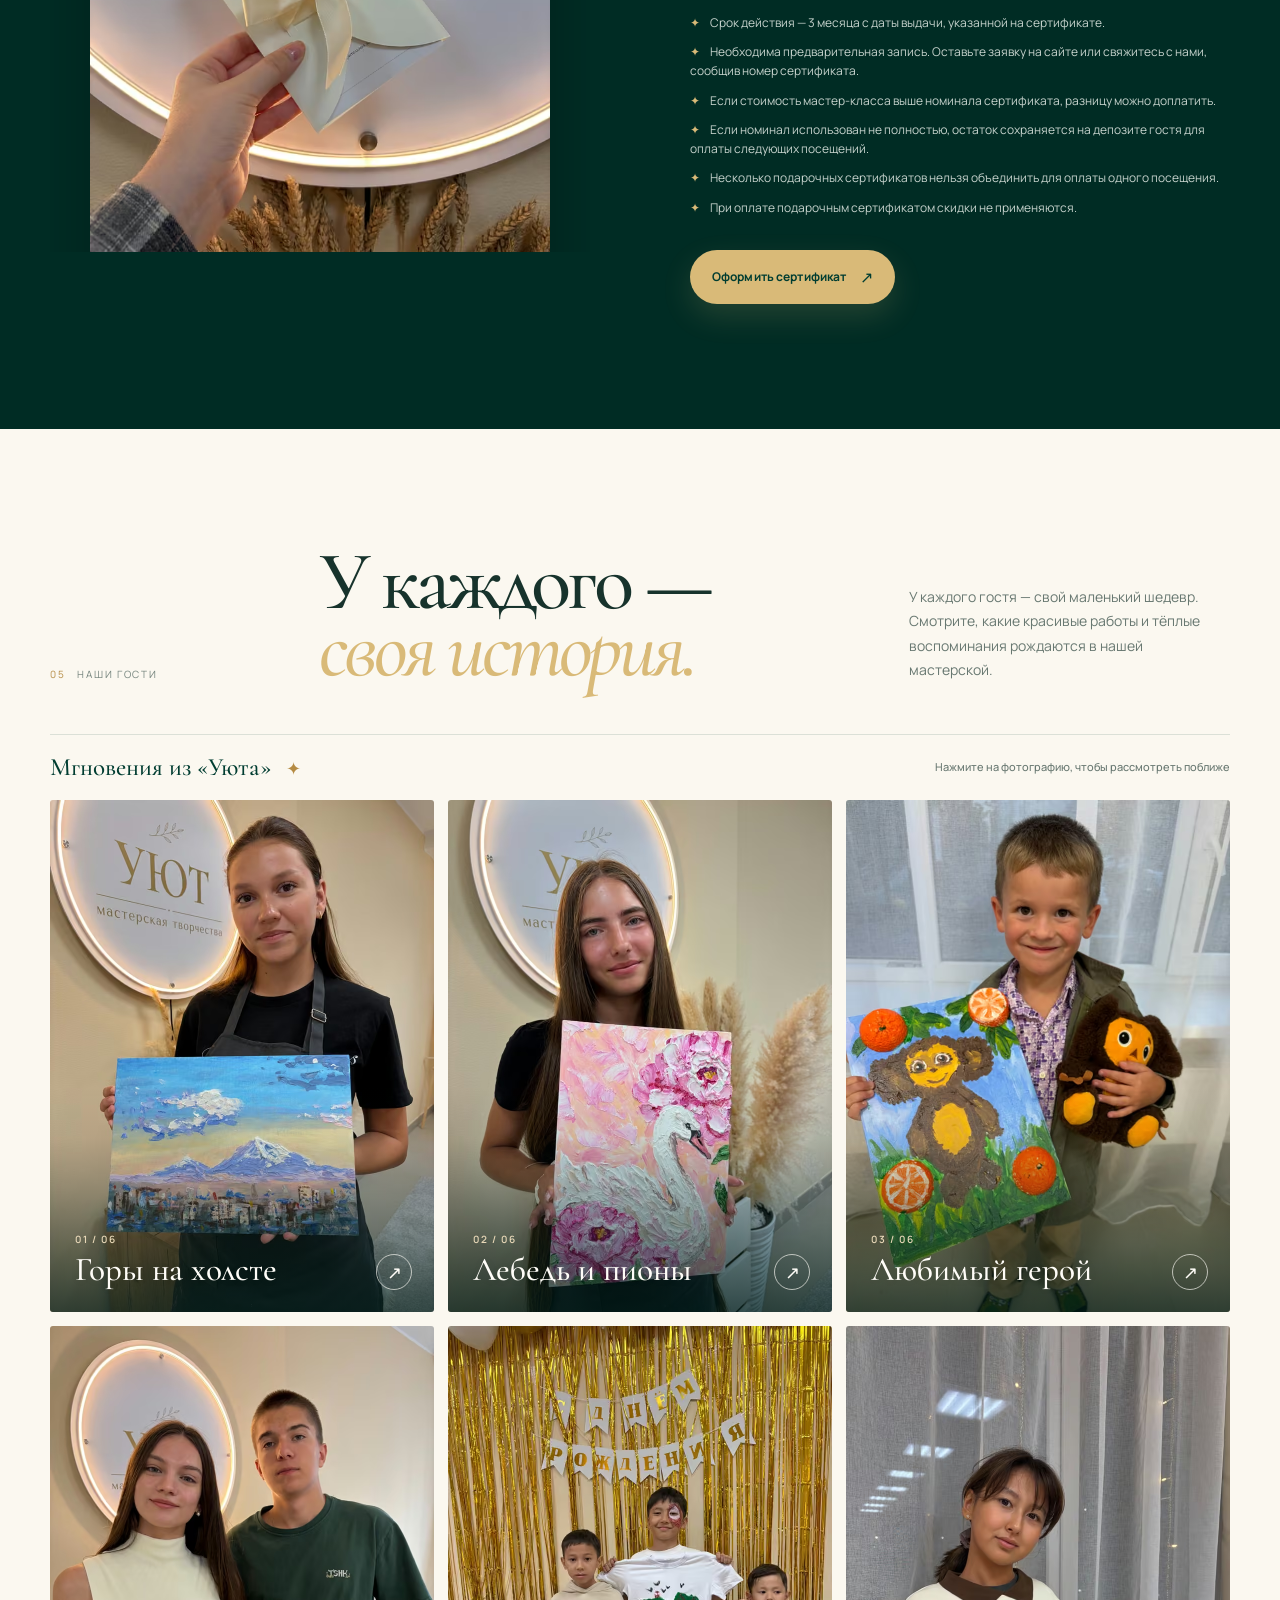
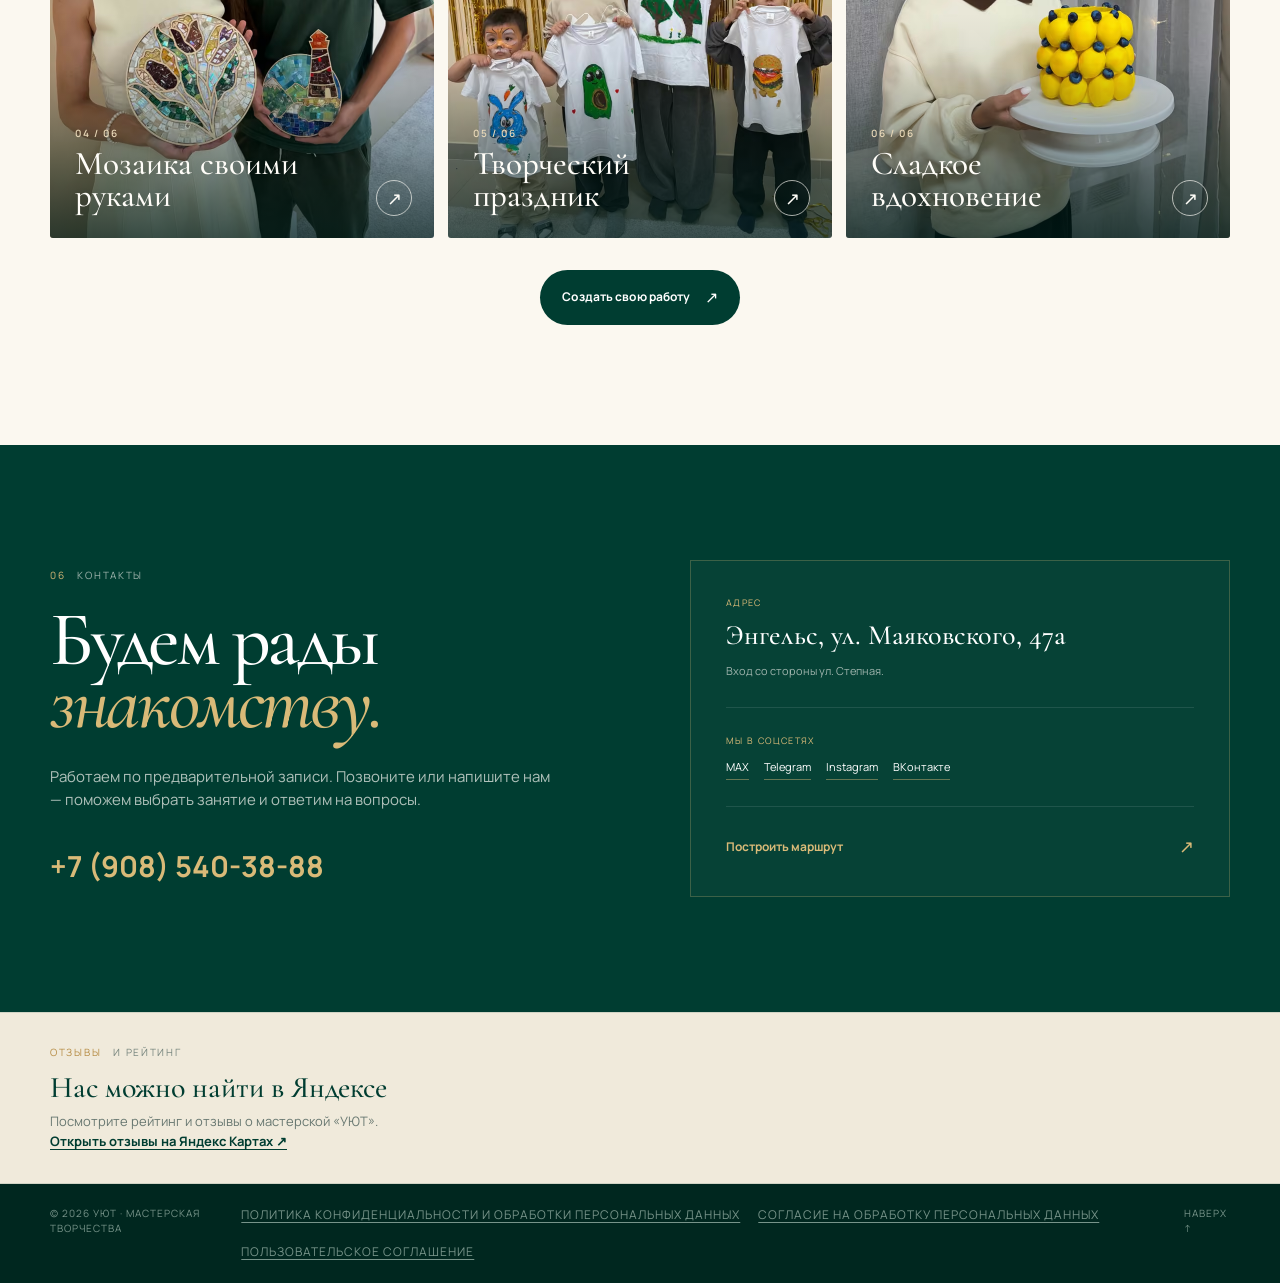
==== commit 5f0cf600: "Пункт 7: по одному блоку @media на брейкпоинт, монотонный .wrap, матрица стилей" ====
--- a/index.html
+++ b/index.html
@@ -54,7 +54,7 @@
 <link crossorigin="" href="https://fonts.gstatic.com" rel="preconnect"/>
 <link href="https://fonts.googleapis.com/css2?family=Cormorant+Garamond:wght@400;500;600&amp;family=Manrope:wght@400;500;600;700&amp;display=swap" rel="stylesheet"/>
 <script>document.documentElement.classList.add('js');window.__uyutReady=false;window.__revealFallback=setTimeout(function(){if(!window.__uyutReady)document.documentElement.classList.add('reveal-fallback')},3000)</script>
-<link href="assets/css/styles.css?v=3" rel="stylesheet"/>
+<link href="assets/css/styles.css?v=4" rel="stylesheet"/>
 </head>
 <body>
 <div class="progress" id="progress"></div>
--- a/assets/css/styles.css
+++ b/assets/css/styles.css
@@ -1,160 +1,244 @@
-/* УЮТ — стили сайта (вынесено из index.html). Порядок блоков сохраняет исходный каскад. */
-:root{--green:#003d31;--green-deep:#002c24;--green-2:#0a5848;--cream:#f5f0e5;--paper:#fbf8f0;--sand:#e9dfcc;--gold:#d9ba78;--gold-2:#b58b43;--ink:#17332c;--muted:#687871;--line:rgba(0,61,49,.13);--white:#fffdf8;--shadow:0 28px 80px rgba(0,35,27,.18);--serif:'Cormorant Garamond',Georgia,serif;--sans:'Manrope',Arial,sans-serif}*{box-sizing:border-box}html{scroll-behavior:smooth}body{margin:0;background:var(--paper);color:var(--ink);font-family:var(--sans);line-height:1.55}body.lock{overflow:hidden}picture{display:contents}a{text-decoration:none;color:inherit}button,input,select,textarea{font:inherit}button{cursor:pointer}.wrap{width:min(1180px,calc(100% - 56px));margin:0 auto}.progress{position:fixed;z-index:200;top:0;left:0;height:3px;width:0;background:var(--gold);transition:width .1s}.site-header{position:sticky;top:0;z-index:100;background:rgba(251,248,240,.9);backdrop-filter:blur(18px);border-bottom:1px solid var(--line)}.header-inner{height:82px;display:flex;align-items:center;gap:28px}.logo-lockup{display:flex;align-items:baseline;gap:10px}.logo-word{font:500 32px/1 var(--serif);letter-spacing:.13em;color:var(--green)}.logo-caption{font:400 11px/1 var(--serif);color:var(--gold-2);letter-spacing:.03em}.main-nav{display:flex;gap:22px;margin-left:auto;font-size:12px}.main-nav a{position:relative;padding:8px 0}.main-nav a:after{content:'';position:absolute;left:0;right:100%;bottom:3px;height:1px;background:var(--gold-2);transition:.25s}.main-nav a:hover:after{right:0}.header-phone{font-size:12px;font-weight:700;white-space:nowrap}.burger{display:none;margin-left:auto;border:0;background:none;width:38px;height:38px;position:relative}.burger i{position:absolute;left:8px;width:22px;height:1px;background:var(--green);transition:.2s}.burger i:first-child{top:14px}.burger i:last-child{top:23px}.mobile-menu{display:none;padding:8px 28px 24px;background:var(--paper);border-top:1px solid var(--line)}.mobile-menu a{display:block;padding:12px 0;border-bottom:1px solid var(--line);font-size:14px}.mobile-phone{font-weight:700;color:var(--gold-2)}.hero{min-height:760px;background:var(--green);color:var(--white);position:relative;overflow:hidden}.hero:after{content:'';position:absolute;inset:auto 0 0;height:160px;background:linear-gradient(to top,var(--paper),transparent);opacity:.08}.hero-grid{min-height:760px;display:grid;grid-template-columns:1fr .9fr;gap:70px;align-items:center;position:relative;z-index:2}.kicker{display:flex;align-items:center;gap:10px;text-transform:uppercase;letter-spacing:.16em;font-size:10px;color:#cbb477;margin-bottom:22px}.kicker span{width:28px;height:1px;background:var(--gold)}h1,h2,h3,p{margin-top:0}.hero h1{font:500 clamp(64px,8vw,108px)/.82 var(--serif);letter-spacing:-.045em;margin-bottom:30px}.hero h1 em,.section-intro h2 em,.statement-copy h2 em,.cert-copy h2 em,.contact-grid h2 em{font-style:italic;color:var(--gold)}.hero-copy>p{max-width:600px;color:#c5d2cc;font-size:16px}.hero-actions{display:flex;gap:12px;flex-wrap:wrap;margin:34px 0}.button{display:inline-flex;align-items:center;justify-content:center;gap:14px;border:0;border-radius:999px;padding:15px 22px;font-weight:700;font-size:12px;letter-spacing:.01em;transition:transform .25s,background .25s,box-shadow .25s}.button b{font-size:16px;font-weight:500}.button:hover{transform:translateY(-3px)}.button-gold{background:var(--gold);color:var(--green);box-shadow:0 12px 30px rgba(217,186,120,.16)}.button-line{background:transparent;color:#fff;border:1px solid rgba(255,255,255,.3)}.button-line:hover{border-color:var(--gold);color:var(--gold)}.button-dark{background:var(--green);color:#fff}.button-green{background:var(--green);color:#fff}.full{width:100%}.hero-note{display:flex;gap:20px;flex-wrap:wrap;color:#9fb4ad;font-size:10px;text-transform:uppercase;letter-spacing:.08em}.hero-note span{display:flex;gap:7px;align-items:center}.hero-note .spark{color:var(--gold);font-size:14px}.hero-art{height:590px;position:relative}.hero-card-main{position:absolute;right:65px;top:25px;width:340px;height:500px;background:var(--cream);color:var(--green);padding:25px;box-shadow:var(--shadow);transform:rotate(2.2deg);display:flex;flex-direction:column;align-items:center;justify-content:center;overflow:hidden}.hero-card-main:before{content:'';position:absolute;width:380px;height:380px;border:1px solid rgba(181,139,67,.35);border-radius:50%}.hero-card-top,.hero-card-bottom{position:absolute;left:25px;right:25px;display:flex;justify-content:space-between;font-size:9px;text-transform:uppercase;letter-spacing:.18em;color:var(--gold-2)}.hero-card-top{top:25px}.hero-card-bottom{bottom:24px}.hero-logo-mark{font:500 82px/1 var(--serif);letter-spacing:.12em;position:relative}.leaf-line{font-size:30px;color:var(--gold-2);letter-spacing:.4em;margin:14px 0}.hero-card-main p{font:400 22px/1.05 var(--serif);text-align:center;letter-spacing:.08em}.hero-photo{position:absolute;left:0;bottom:12px;width:190px;height:280px;background:#ddd;box-shadow:var(--shadow);transform:rotate(-7deg);padding:7px}.hero-photo img{width:100%;height:100%;object-fit:cover}.hero-stamp{position:absolute;right:0;bottom:20px;width:115px;height:115px;border:1px solid rgba(217,186,120,.6);border-radius:50%;display:grid;place-items:center;text-align:center;text-transform:uppercase;letter-spacing:.15em;font-size:9px;color:var(--gold);transform:rotate(10deg);line-height:1.3}.hero-stamp b{font-size:17px;font-weight:400}.hero-orbit{position:absolute;border:1px solid rgba(217,186,120,.13);border-radius:50%;pointer-events:none}.hero-orbit-a{width:700px;height:700px;right:-260px;top:-220px}.hero-orbit-b{width:400px;height:400px;left:-260px;bottom:-250px}.scroll-cue{position:absolute;z-index:4;right:28px;bottom:25px;color:#9fb4ad;font-size:9px;text-transform:uppercase;letter-spacing:.2em;display:flex;gap:10px;align-items:center}.scroll-cue b{font-size:18px;color:var(--gold);font-weight:400}.statement{padding:125px 0 95px}.statement-grid{display:grid;grid-template-columns:.45fr 1.55fr;gap:80px}.section-label{font-size:10px;letter-spacing:.17em;text-transform:uppercase;color:var(--gold-2);display:flex;gap:12px;align-items:center}.section-label span{color:#75847d}.section-label.light span{color:#9fb4ad}.statement-copy{max-width:760px}.statement-copy h2,.cert-copy h2,.contact-grid h2{font:500 clamp(55px,6vw,84px)/.82 var(--serif);letter-spacing:-.04em;margin:0 0 30px}.statement-copy p{font-size:16px;color:#53645d;max-width:700px}.values{display:grid;grid-template-columns:repeat(4,1fr);border-top:1px solid var(--line);margin-top:90px}.value{padding:30px 25px 20px 0;border-right:1px solid var(--line);margin-right:25px}.value:last-child{border:0;margin:0}.value b{font-size:10px;color:var(--gold-2)}.value h3{font:500 31px/1 var(--serif);margin:25px 0 10px}.value p{font-size:12px;color:#718079;max-width:220px}.workshops{background:var(--green);color:#fff;padding:115px 0}.section-intro{display:grid;grid-template-columns:.5fr 1.2fr .7fr;gap:40px;align-items:end}.section-intro h2{font:500 clamp(60px,7vw,98px)/.8 var(--serif);letter-spacing:-.05em;margin:0}.section-intro>p{color:#a9bdb5;font-size:14px;margin:0}.section-intro.light-bg>p{color:#65746e}.light{color:var(--gold)}.rules{display:flex;flex-wrap:wrap;gap:0;margin:55px 0 28px;border-top:1px solid rgba(255,255,255,.14);border-bottom:1px solid rgba(255,255,255,.14)}.rules span{font-size:10px;letter-spacing:.08em;text-transform:uppercase;color:#b6c8c1;padding:13px 18px;border-right:1px solid rgba(255,255,255,.14)}.rules span:first-child{padding-left:0}.filter-row{display:flex;gap:7px;flex-wrap:wrap;margin-bottom:24px}.filter-row button{border:1px solid rgba(255,255,255,.22);background:transparent;color:#c5d2cc;border-radius:999px;padding:9px 15px;font-size:11px}.filter-row button:hover,.filter-row button.active{background:var(--gold);color:var(--green);border-color:var(--gold)}.workshop-grid{display:grid;grid-template-columns:repeat(3,1fr);gap:12px}.work-card{background:var(--cream);color:var(--ink);min-height:470px;display:flex;flex-direction:column;position:relative;overflow:hidden;transition:transform .3s,box-shadow .3s}.work-card:hover{transform:translateY(-6px);box-shadow:0 25px 55px rgba(0,0,0,.2)}.work-visual{height:215px;position:relative;overflow:hidden;background:#d6c7aa}.work-visual:before{content:'';position:absolute;width:230px;height:230px;border-radius:50%;background:rgba(255,255,255,.25);right:-45px;top:-65px}.work-visual:after{content:'✦';position:absolute;right:26px;bottom:-22px;font:150px/1 var(--serif);color:rgba(0,61,49,.12)}.work-card:nth-child(3n+2) .work-visual{background:#d7e0d6}.work-card:nth-child(3n) .work-visual{background:#d9c8b5}.work-card:nth-child(4n) .work-visual{background:#c8d8d1}.work-card:nth-child(5n) .work-visual{background:#e5d4bd}.visual-word{position:absolute;left:24px;bottom:18px;font:500 35px/1 var(--serif);color:var(--green);max-width:210px;z-index:2}.work-tag{position:absolute;z-index:3;left:18px;top:17px;background:var(--green);color:#fff;padding:6px 9px;border-radius:30px;font-size:9px;letter-spacing:.12em;text-transform:uppercase}.work-body{padding:23px;display:flex;flex-direction:column;flex:1}.work-body h3{font:500 28px/1 var(--serif);margin:0 0 12px;letter-spacing:-.02em}.work-body p{font-size:12px;color:#68766f;margin:0 0 16px}.meta{display:flex;gap:8px;flex-wrap:wrap;color:var(--gold-2);font-size:10px;text-transform:uppercase;letter-spacing:.08em}.work-bottom{margin-top:auto;display:flex;justify-content:space-between;align-items:center;gap:8px}.price{font-size:18px;font-weight:700}.card-actions{display:flex;gap:6px}.mini-btn{border:1px solid rgba(0,61,49,.3);background:transparent;color:var(--green);border-radius:999px;padding:9px 12px;font-size:10px;font-weight:700}.mini-btn.primary{background:var(--green);color:#fff;border-color:var(--green)}.events{padding:120px 0;background:var(--cream)}.event-layout{display:grid;grid-template-columns:1.15fr .85fr .85fr;gap:12px;margin-top:60px}.event-feature{min-height:540px;background:var(--green);color:#fff;padding:40px;display:flex;flex-direction:column;justify-content:flex-end;position:relative;overflow:hidden}.event-feature:before{content:'';position:absolute;width:360px;height:360px;border:1px solid rgba(217,186,120,.25);border-radius:50%;right:-130px;top:-80px}.event-feature>span,.event-mini>span{font-size:10px;color:var(--gold-2);letter-spacing:.15em}.event-feature h3{font:500 58px/.84 var(--serif);margin:30px 0 18px;position:relative}.event-feature p{color:#bdcec7;max-width:400px;position:relative}.event-feature button{align-self:flex-start;margin-top:15px;background:none;color:#fff;border:0;border-bottom:1px solid var(--gold);padding:10px 0;font-weight:700;position:relative}.event-stack{display:grid;gap:12px}.event-mini{background:#fffaf1;padding:30px;min-height:264px;border:1px solid rgba(0,61,49,.08);display:flex;flex-direction:column;justify-content:flex-end}.event-mini h3{font:500 34px/.92 var(--serif);margin:25px 0 10px}.event-mini p{font-size:12px;color:#6e7b75;margin:0}.event-mini.accent{background:#e4dac5}.certificate{background:var(--green-deep);color:#fff;padding:125px 0}.cert-grid{display:grid;grid-template-columns:1fr 1fr;gap:100px;align-items:center}.cert-visual{height:520px;display:grid;place-items:center;position:relative}.cert-glow{position:absolute;width:430px;height:430px;border:1px solid rgba(217,186,120,.16);border-radius:50%;box-shadow:0 0 120px rgba(217,186,120,.08)}.cert-card{position:relative;width:420px;aspect-ratio:1.55;background:var(--cream);color:var(--green);border:8px double var(--gold);box-shadow:var(--shadow);transform:rotate(-4deg);display:flex;flex-direction:column;align-items:center;justify-content:center;gap:9px;text-align:center}.cert-card .mini-logo{font:500 52px var(--serif);letter-spacing:.12em}.cert-card small{letter-spacing:.17em;font-size:8px}.cert-card div{font:italic 26px var(--serif);color:var(--gold-2)}.cert-card i{font-style:normal;color:var(--gold-2);font-size:18px}.cert-card strong{font:500 20px var(--serif)}.cert-copy h2{margin-top:25px}.cert-copy>p{color:#b7c9c2;font-size:15px;max-width:500px}.cert-copy ul{list-style:none;padding:0;margin:28px 0 32px;color:#c5d2cc;font-size:12px}.cert-copy li{margin:11px 0}.cert-copy li:before{content:'✦';color:var(--gold);margin-right:10px}.guests{padding:120px 0}.gallery{display:grid;grid-template-columns:1.25fr .75fr .75fr;grid-template-rows:260px 260px;gap:12px;margin-top:55px}.gallery-card{position:relative;overflow:hidden;display:flex;align-items:flex-end;padding:28px;font:500 34px/.9 var(--serif)}.gallery-card b{position:absolute;right:18px;top:18px;font:10px var(--sans);letter-spacing:.15em;color:rgba(0,61,49,.6)}.gallery-main{grid-row:span 2;background:var(--green);color:#f6f0e3}.gallery-main:before{content:'';position:absolute;width:450px;height:450px;border:1px solid rgba(217,186,120,.3);border-radius:50%;right:-180px;top:-80px}.gallery-main .gallery-word{font:italic 140px/.7 var(--serif);position:absolute;right:-20px;top:55px;color:rgba(217,186,120,.17);transform:rotate(-90deg)}.gallery-main span{position:relative}.gallery-card.cream{background:#e8dfcc}.gallery-card.warm{background:#d7c0ad}.gallery-card.green{background:#afc1b7}.gallery-card.poster{background:#d8d0c3;padding:8px}.gallery-card.poster img{width:100%;height:100%;object-fit:cover}.gallery-card.poster b{color:#fff;z-index:2}.gallery-actions{text-align:center;margin-top:28px}.contacts{padding:115px 0;background:var(--green);color:#fff}.contact-grid{display:grid;grid-template-columns:1fr 1fr;gap:100px;align-items:center}.contact-grid h2{margin-top:25px}.contact-grid>div:first-child>p{color:#afc1ba;max-width:510px;font-size:15px}.contact-phone{display:inline-block;margin-top:18px;font-size:29px;color:var(--gold);font-weight:700}.contact-panel{border:1px solid rgba(217,186,120,.25);padding:35px;background:rgba(255,255,255,.025)}.contact-panel>div{padding-bottom:26px;margin-bottom:26px;border-bottom:1px solid rgba(255,255,255,.1)}.contact-panel small{display:block;color:var(--gold);letter-spacing:.15em;font-size:9px;margin-bottom:10px}.contact-panel strong{display:block;font:500 28px/1.1 var(--serif);margin-bottom:6px}.contact-panel span{font-size:11px;color:#9fb4ad}.socials{display:flex;gap:15px;flex-wrap:wrap}.socials a{font-size:11px;color:#fff;border-bottom:1px solid rgba(217,186,120,.45);padding-bottom:4px}.route{display:flex;justify-content:space-between;align-items:center;color:var(--gold);font-size:12px;font-weight:700}.route b{font-size:18px;font-weight:400}footer{background:#00271f;color:#77948a;padding:22px 0;font-size:10px;text-transform:uppercase;letter-spacing:.1em}.footer-inner{display:flex;justify-content:space-between}.modal{position:fixed;inset:0;z-index:150;display:none}.modal.open{display:block}dialog.modal{padding:0;border:0;margin:0;width:100%;height:100%;max-width:100%;max-height:100%;background:transparent;overflow:auto;color:inherit}dialog.modal[open]{display:block}dialog.modal::backdrop{background:transparent}.modal-bg{position:absolute;inset:0;background:rgba(0,20,16,.78);backdrop-filter:blur(8px)}.modal-card,.detail-card{position:relative;width:min(580px,calc(100% - 28px));max-height:90vh;overflow:auto;margin:5vh auto;background:var(--paper);color:var(--ink);padding:38px;box-shadow:var(--shadow)}.detail-card{width:min(900px,calc(100% - 28px))}.close{position:absolute;right:16px;top:10px;border:0;background:none;color:var(--green);font-size:32px;font-weight:300}.modal-card h2,.detail-card h2{font:500 52px/.9 var(--serif);margin:14px 0}.modal-card>p,.detail-card>p{font-size:13px;color:#66756e}.modal-card form{display:grid;gap:13px;margin-top:24px}.modal-card label{font-size:10px;letter-spacing:.06em;text-transform:uppercase;color:#5e6e67;font-weight:700}.modal-card input,.modal-card select,.modal-card textarea{width:100%;display:block;margin-top:7px;border:1px solid #d3d9d2;background:#fffdf8;padding:12px 13px;color:var(--ink);outline:none;font-size:13px}.modal-card input:focus,.modal-card select:focus,.modal-card textarea:focus{border-color:var(--gold-2)}.two-fields{display:grid;grid-template-columns:1fr 1fr;gap:12px}.form-note{font-size:9px!important;text-transform:none!important;letter-spacing:0!important;color:#87928d!important;text-align:center}.privacy-consent{display:flex!important;align-items:flex-start;gap:9px;font-size:11px!important;text-transform:none!important;letter-spacing:0!important;color:#4a5551!important;cursor:pointer}.privacy-consent input[type=checkbox]{flex:0 0 auto;width:16px;height:16px;margin:1px 0 0;accent-color:var(--gold,#b99a5b);cursor:pointer}.privacy-consent span{line-height:1.45}.privacy-consent a{color:inherit;text-decoration:underline}.hidden{display:none!important}.success{text-align:center;padding:35px 10px}.success span{display:grid;place-items:center;width:56px;height:56px;border:1px solid var(--gold);border-radius:50%;margin:0 auto 20px;color:var(--gold-2);font-size:24px}.success h3{font:500 40px var(--serif);margin:0 0 7px}.success p{color:#68766f;font-size:13px}.detail-visual{height:260px;background:linear-gradient(135deg,#d9c8b0,#94aaa0);display:grid;place-items:center;font:110px var(--serif);color:rgba(255,255,255,.55);margin-bottom:28px}.detail-meta{color:var(--gold-2);font-size:11px;text-transform:uppercase;letter-spacing:.08em;margin-bottom:20px}.detail-body{border-top:1px solid var(--line);padding-top:24px}.detail-body h3{font:500 28px var(--serif);margin:25px 0 10px}.detail-body ol{padding-left:20px;color:#5c6b64;font-size:13px}.detail-body li{margin:8px 0}.included{font-size:11px!important;color:#7d8984!important}.reveal{transition:opacity .7s ease,transform .7s ease}html.js:not(.reveal-fallback) .reveal:not(.visible){opacity:0;transform:translateY(22px)}.reveal.visible{opacity:1;transform:none}html.reveal-fallback .reveal{opacity:1;transform:none}html:not(.js) .filter-row,html:not(.js) .card-actions,html.reveal-fallback .filter-row,html.reveal-fallback .card-actions{display:none}.reveal-delay{transition-delay:.15s}
-@media(max-width:1050px){.main-nav{display:none}.header-phone{margin-left:auto}.burger{display:block}.mobile-menu.open{display:block}.hero-grid{grid-template-columns:1fr;gap:40px;padding:80px 0 100px}.hero{min-height:auto}.hero-art{width:min(650px,100%);margin:0 auto}.hero-card-main{right:12%;}.section-intro{grid-template-columns:.4fr 1fr;}.section-intro>p{grid-column:2}.workshop-grid{grid-template-columns:1fr 1fr}.values{grid-template-columns:1fr 1fr}.value:nth-child(2){border-right:0}.event-layout{grid-template-columns:1fr 1fr}.event-feature{grid-row:span 2}.cert-grid,.contact-grid{grid-template-columns:1fr;gap:60px}.cert-visual{height:450px}.gallery{grid-template-columns:1fr 1fr}.gallery-main{grid-row:span 2}.gallery-card.poster{grid-column:span 2}}
-@media(max-width:650px){.wrap{width:calc(100% - 30px)}.header-inner{height:70px}.logo-caption{display:none}.hero-grid{padding:58px 0 85px}.hero h1{font-size:62px}.hero-art{height:500px}.hero-card-main{width:275px;height:405px;right:5%;top:25px}.hero-logo-mark{font-size:65px}.hero-photo{width:140px;height:215px;bottom:5px}.hero-stamp{width:90px;height:90px;right:-4px}.hero-note{gap:10px}.hero-note span{width:100%}.statement,.events,.guests,.certificate,.workshops,.contacts{padding:80px 0}.statement-grid{grid-template-columns:1fr;gap:28px}.statement-copy h2,.cert-copy h2,.contact-grid h2{font-size:61px}.values{grid-template-columns:1fr;margin-top:55px}.value{border-right:0;border-bottom:1px solid var(--line);margin:0;padding:24px 0}.section-intro{grid-template-columns:1fr;gap:22px}.section-intro>p{grid-column:auto}.section-intro h2{font-size:68px}.rules span{width:50%;padding:12px 0;border-right:0}.workshop-grid{grid-template-columns:1fr}.work-card{min-height:430px}.event-layout{grid-template-columns:1fr}.event-feature{grid-row:auto;min-height:450px}.event-mini{min-height:220px}.cert-visual{height:350px}.cert-card{width:310px}.gallery{grid-template-columns:1fr 1fr;grid-template-rows:210px 210px 210px}.gallery-main{grid-column:span 2;grid-row:auto}.gallery-card.poster{grid-column:span 1}.contact-grid{gap:45px}.contact-phone{font-size:23px}.two-fields{grid-template-columns:1fr}.modal-card,.detail-card{padding:30px 20px}.modal-card h2,.detail-card h2{font-size:43px}.scroll-cue{display:none}}
-
-.work-visual{position:relative;overflow:hidden;padding:0!important;min-height:260px}.work-visual img{width:100%;height:100%;min-height:260px;object-fit:cover;display:block;transition:transform .5s ease}.work-card:hover .work-visual img{transform:scale(1.035)}.work-tag{position:absolute;top:14px;left:14px;z-index:2}.hero-photo img,.cert-visual img,.gallery-card img{width:100%;height:100%;object-fit:cover;display:block}.hero-photo{overflow:hidden}.about-extra{max-width:900px;margin:56px auto 0}.about-extra h3{font-family:'Cormorant Garamond',serif;font-size:38px;margin-bottom:18px}.about-extra p{font-size:17px;line-height:1.75;margin:0 0 16px}.detail-visual{overflow:hidden}.detail-visual img{width:100%;height:100%;object-fit:cover;display:block}@media(max-width:700px){.work-visual,.work-visual img{min-height:220px}.about-extra{margin-top:36px}.about-extra h3{font-size:30px}.about-extra p{font-size:16px}}
-
-/* V3 MOBILE OPTIMIZATION */
-@media (max-width: 650px){
-  html,body{width:100%;overflow-x:hidden}
-  .wrap{width:calc(100% - 28px)}
-  .site-header{position:sticky;top:0}
-  .header-inner{height:64px;gap:12px}
-  .logo-word{font-size:27px;letter-spacing:.1em}
-  .header-phone{display:none}
-  .burger{display:block;margin-left:auto;width:42px;height:42px}
-  .burger i{left:10px;width:22px}
-  .mobile-menu{padding:4px 18px 18px}
-  .mobile-menu a{padding:14px 0;font-size:13px}
-
-  .hero{min-height:auto}
-  .hero-grid{display:flex;flex-direction:column;align-items:stretch;gap:30px;padding:48px 0 76px}
-  .hero-copy{position:relative;z-index:3}
-  .kicker{font-size:8px;letter-spacing:.12em;margin-bottom:18px}
-  .kicker span{width:22px}
-  .hero h1{font-size:clamp(50px,15vw,64px);line-height:.86;letter-spacing:-.045em;margin-bottom:24px}
-  .hero-copy>p{font-size:14px;line-height:1.65;max-width:330px}
-  .hero-actions{display:flex;flex-direction:column;gap:9px;margin:25px 0}
-  .hero-actions .button{width:100%;min-height:50px;padding:14px 18px}
-  .hero-note{display:grid;grid-template-columns:1fr 1fr;gap:8px 12px;font-size:8px;line-height:1.35}
-  .hero-note span{width:auto}
-  .hero-note span:not(.spark){display:block}
-  .hero-note .spark{grid-row:span 2;display:none}
-
-  .hero-art{width:100%;height:350px;margin-top:2px}
-  .hero-card-main{width:210px;height:300px;right:calc(50% - 105px);top:8px;padding:17px;transform:rotate(2deg)}
-  .hero-card-main:before{width:230px;height:230px}
-  .hero-card-top,.hero-card-bottom{left:17px;right:17px;font-size:7px}
-  .hero-card-top{top:17px}.hero-card-bottom{bottom:16px}
-  .hero-logo-mark{font-size:48px}
-  .leaf-line{font-size:20px;margin:8px 0}
-  .hero-card-main p{font-size:15px}
-  .hero-photo{width:105px;height:150px;left:0;bottom:0;padding:5px;transform:rotate(-6deg)}
-  .hero-stamp{width:72px;height:72px;right:0;bottom:5px;font-size:7px}
-  .hero-stamp b{font-size:13px}
-  .hero-orbit-a{width:390px;height:390px;right:-250px;top:-120px}
-  .hero-orbit-b{width:260px;height:260px;left:-210px;bottom:-180px}
-  .scroll-cue{display:none}
-
-  .statement,.events,.guests,.certificate,.workshops,.contacts{padding:72px 0}
-  .statement-grid{display:block}
-  .section-label{font-size:8px;letter-spacing:.13em;margin-bottom:26px}
-  .statement-copy h2,.cert-copy h2,.contact-grid h2{font-size:52px;line-height:.86;margin-bottom:25px}
-  .statement-copy p{font-size:14px;line-height:1.7}
-  .about-extra{margin-top:36px}
-  .about-extra h3{font-size:30px;line-height:.95}
-  .about-extra p{font-size:14px;line-height:1.7}
-  .values{display:block;margin-top:45px}
-  .value{padding:22px 0;border-right:0;border-bottom:1px solid var(--line);margin:0}
-  .value h3{font-size:29px;margin:17px 0 8px}
-  .value p{font-size:12px;max-width:none}
-
-  .section-intro{display:block}
-  .section-intro h2{font-size:57px;line-height:.86;margin:0 0 22px}
-  .section-intro>p{font-size:13px;line-height:1.65}
-  .rules{margin:38px 0 20px;display:grid;grid-template-columns:1fr 1fr}
-  .rules span{width:auto;padding:11px 8px;font-size:8px;line-height:1.3;border-right:1px solid rgba(255,255,255,.14);border-bottom:1px solid rgba(255,255,255,.14)}
-  .rules span:nth-child(2n){border-right:0}
-  .rules span:nth-last-child(-n+2){border-bottom:0}
-  .rules span:first-child{padding-left:8px}
-  .filter-row{overflow-x:auto;flex-wrap:nowrap;padding-bottom:7px;margin-bottom:18px;-webkit-overflow-scrolling:touch;scrollbar-width:none}
-  .filter-row::-webkit-scrollbar{display:none}
-  .filter-row button{flex:0 0 auto;padding:9px 13px;font-size:10px}
-  .workshop-grid{grid-template-columns:1fr;gap:12px}
-  .work-card{min-height:0;border-radius:0}
-  .work-visual,.work-visual img{height:235px;min-height:235px}
-  .work-body{padding:20px}
-  .work-body h3{font-size:27px;line-height:.98}
-  .work-body p{font-size:12px;line-height:1.55}
-  .meta{font-size:9px}
-  .work-bottom{align-items:flex-end;margin-top:22px}
-  .price{font-size:17px}
-  .card-actions{flex-wrap:wrap;justify-content:flex-end}
-  .mini-btn{padding:9px 11px;font-size:9px}
-
-  .event-layout{display:flex;flex-direction:column;gap:12px;margin-top:35px}
-  .event-feature{min-height:420px;padding:25px}
-  .event-feature h3{font-size:46px;margin:25px 0 16px}
-  .event-feature p,.event-mini p{font-size:12px;line-height:1.6}
-  .event-stack{display:contents}
-  .event-mini{min-height:220px;padding:24px}
-  .event-mini h3{font-size:31px}
-
-  .cert-grid{display:flex;flex-direction:column;gap:38px}
-  .cert-visual{height:270px;width:100%}
-  .cert-glow{width:260px;height:260px}
-  .cert-card{width:min(300px,88vw);border-width:6px}
-  .cert-card .mini-logo{font-size:43px}
-  .cert-card div{font-size:22px}
-  .cert-copy>p{font-size:13px;line-height:1.65}
-  .cert-copy ul{font-size:11px;line-height:1.55;margin:22px 0 26px}
-  .cert-copy li{margin:10px 0}
-  .cert-copy .button{width:100%}
-
-  .gallery{grid-template-columns:1fr 1fr;grid-template-rows:190px 190px 190px;gap:9px;margin-top:35px}
-  .gallery-card{padding:19px;font-size:27px}
-  .gallery-main{grid-column:span 2;grid-row:auto}
-  .gallery-main .gallery-word{font-size:90px;right:-5px;top:48px}
-  .gallery-card.poster{grid-column:span 1}
-  .gallery-actions{margin-top:20px}
-  .gallery-actions .button{width:100%}
-
-  .contact-grid{display:flex;flex-direction:column;gap:40px;align-items:stretch}
-  .contact-grid>div:first-child>p{font-size:13px;line-height:1.65}
-  .contact-phone{font-size:21px;margin-top:14px}
-  .contact-panel{padding:24px}
-  .contact-panel>div{padding-bottom:20px;margin-bottom:20px}
-  .contact-panel strong{font-size:25px}
-  .route{font-size:11px}
-  .socials{gap:13px}
-
-  footer{font-size:8px;line-height:1.5}
-  .footer-inner{display:flex;flex-direction:column;gap:8px}
-
-  .modal-card,.detail-card{width:calc(100% - 20px);max-height:92vh;margin:4vh auto;padding:27px 18px;border-radius:2px}
-  .modal-card h2,.detail-card h2{font-size:42px;line-height:.88;padding-right:25px}
-  .modal-card>p,.detail-card>p{font-size:12px;line-height:1.6}
-  .modal-card form{gap:11px}
-  .modal-card input,.modal-card select,.modal-card textarea{font-size:13px;padding:12px}
-  .two-fields{grid-template-columns:1fr}
-  .modal-card .button{width:100%;min-height:48px}
-  .close{right:9px;top:7px;font-size:29px}
-  .detail-visual{height:230px;margin-bottom:22px}
-  .detail-body{padding-top:18px}
-  .detail-body h3{font-size:26px}
-  .detail-body ol{font-size:12px;line-height:1.55}
-
-  .button{min-height:46px;padding:12px 17px}
-}
-
-@media (max-width:380px){
-  .wrap{width:calc(100% - 24px)}
-  .hero h1{font-size:48px}
-  .hero-art{height:325px}
-  .hero-card-main{width:195px;height:280px;right:calc(50% - 97px)}
-  .hero-logo-mark{font-size:44px}
-  .hero-photo{width:92px;height:135px}
-  .hero-stamp{width:64px;height:64px}
-  .section-intro h2{font-size:52px}
-  .statement-copy h2,.cert-copy h2,.contact-grid h2{font-size:48px}
-  .work-visual,.work-visual img{height:215px;min-height:215px}
-}
-
-
-.logo-mark-img{width:34px;height:28px;object-fit:contain;mix-blend-mode:multiply;display:block}.logo-lockup{align-items:center;gap:8px}.about-photo-block img{width:100%;height:360px;object-fit:cover;display:block;border-radius:3px;box-shadow:0 18px 45px rgba(0,35,27,.14)}.about-photo-copy .section-label{margin-bottom:18px}.about-photo-copy h3{font:500 42px/1.02 var(--serif);margin:0 0 16px}.about-photo-copy p{color:#53645d;line-height:1.75}.footer-legal{display:flex;gap:18px;flex-wrap:wrap;font-size:12px}.footer-legal a{text-decoration:underline;text-underline-offset:3px}.privacy-consent{display:flex;gap:10px;align-items:flex-start;font-size:12px;line-height:1.5;color:#53645d;margin:16px 0}.privacy-consent input{margin-top:4px;flex:0 0 auto}.privacy-consent a{text-decoration:underline;text-underline-offset:3px}.privacy-page{max-width:900px;margin:0 auto;padding:64px 24px 90px}.privacy-page h1{font:500 clamp(38px,6vw,64px)/1 var(--serif);color:var(--green)}.privacy-page h2{font:500 30px/1.1 var(--serif);margin-top:32px}.privacy-page p,.privacy-page li{line-height:1.75;color:#354d44}.privacy-notice{padding:16px 18px;background:#f0eadb;border-left:3px solid var(--gold-2);margin:24px 0}@media(max-width:700px){.logo-mark-img{width:27px;height:23px}.logo-lockup{gap:5px}.logo-caption{font-size:9px}.about-photo-block img{height:250px}.about-photo-copy h3{font-size:32px}.footer-legal{gap:12px}.privacy-page{padding:40px 18px 60px}}
-
-
+/* УЮТ — стили сайта (вынесено из index.html). Базовые правила идут первыми, затем по одному медиазапросу на брейкпоинт: 1050 → 360. */
+:root{--green:#003d31;--green-deep:#002c24;--green-2:#0a5848;--cream:#f5f0e5;--paper:#fbf8f0;--sand:#e9dfcc;--gold:#d9ba78;--gold-2:#b58b43;--ink:#17332c;--muted:#687871;--line:rgba(0,61,49,.13);--white:#fffdf8;--shadow:0 28px 80px rgba(0,35,27,.18);--serif:'Cormorant Garamond',Georgia,serif;--sans:'Manrope',Arial,sans-serif}
+*{box-sizing:border-box}
+html{scroll-behavior:smooth}
+body{margin:0;background:var(--paper);color:var(--ink);font-family:var(--sans);line-height:1.55}
+body.lock{overflow:hidden}
+picture{display:contents}
+a{text-decoration:none;color:inherit}
+button,input,select,textarea{font:inherit}
+button{cursor:pointer}
+.wrap{width:min(1180px,calc(100% - 56px));margin:0 auto}
+.progress{position:fixed;z-index:200;top:0;left:0;height:3px;width:0;background:var(--gold);transition:width .1s}
+.site-header{position:sticky;top:0;z-index:100;background:rgba(251,248,240,.9);backdrop-filter:blur(18px);border-bottom:1px solid var(--line)}
+.header-inner{height:82px;display:flex;align-items:center;gap:28px}
+.logo-lockup{display:flex;align-items:baseline;gap:10px}
+.logo-word{font:500 32px/1 var(--serif);letter-spacing:.13em;color:var(--green)}
+.logo-caption{font:400 11px/1 var(--serif);color:var(--gold-2);letter-spacing:.03em}
+.main-nav{display:flex;gap:22px;margin-left:auto;font-size:12px}
+.main-nav a{position:relative;padding:8px 0}
+.main-nav a:after{content:'';position:absolute;left:0;right:100%;bottom:3px;height:1px;background:var(--gold-2);transition:.25s}
+.main-nav a:hover:after{right:0}
+.header-phone{font-size:12px;font-weight:700;white-space:nowrap}
+.burger{display:none;margin-left:auto;border:0;background:none;width:38px;height:38px;position:relative}
+.burger i{position:absolute;left:8px;width:22px;height:1px;background:var(--green);transition:.2s}
+.burger i:first-child{top:14px}
+.burger i:last-child{top:23px}
+.mobile-menu{display:none;padding:8px 28px 24px;background:var(--paper);border-top:1px solid var(--line)}
+.mobile-menu a{display:block;padding:12px 0;border-bottom:1px solid var(--line);font-size:14px}
+.mobile-phone{font-weight:700;color:var(--gold-2)}
+.hero{min-height:760px;background:var(--green);color:var(--white);position:relative;overflow:hidden}
+.hero:after{content:'';position:absolute;inset:auto 0 0;height:160px;background:linear-gradient(to top,var(--paper),transparent);opacity:.08}
+.hero-grid{min-height:760px;display:grid;grid-template-columns:1fr .9fr;gap:70px;align-items:center;position:relative;z-index:2}
+.kicker{display:flex;align-items:center;gap:10px;text-transform:uppercase;letter-spacing:.16em;font-size:10px;color:#cbb477;margin-bottom:22px}
+.kicker span{width:28px;height:1px;background:var(--gold)}
+h1,h2,h3,p{margin-top:0}
+.hero h1{font:500 clamp(64px,8vw,108px)/.82 var(--serif);letter-spacing:-.045em;margin-bottom:30px}
+.hero h1 em,.section-intro h2 em,.statement-copy h2 em,.cert-copy h2 em,.contact-grid h2 em{font-style:italic;color:var(--gold)}
+.hero-copy>p{max-width:600px;color:#c5d2cc;font-size:16px}
+.hero-actions{display:flex;gap:12px;flex-wrap:wrap;margin:34px 0}
+.button{display:inline-flex;align-items:center;justify-content:center;gap:14px;border:0;border-radius:999px;padding:15px 22px;font-weight:700;font-size:12px;letter-spacing:.01em;transition:transform .25s,background .25s,box-shadow .25s}
+.button b{font-size:16px;font-weight:500}
+.button:hover{transform:translateY(-3px)}
+.button-gold{background:var(--gold);color:var(--green);box-shadow:0 12px 30px rgba(217,186,120,.16)}
+.button-line{background:transparent;color:#fff;border:1px solid rgba(255,255,255,.3)}
+.button-line:hover{border-color:var(--gold);color:var(--gold)}
+.button-dark{background:var(--green);color:#fff}
+.button-green{background:var(--green);color:#fff}
+.full{width:100%}
+.hero-note{display:flex;gap:20px;flex-wrap:wrap;color:#9fb4ad;font-size:10px;text-transform:uppercase;letter-spacing:.08em}
+.hero-note span{display:flex;gap:7px;align-items:center}
+.hero-note .spark{color:var(--gold);font-size:14px}
+.hero-art{height:590px;position:relative}
+.hero-card-main{position:absolute;right:65px;top:25px;width:340px;height:500px;background:var(--cream);color:var(--green);padding:25px;box-shadow:var(--shadow);transform:rotate(2.2deg);display:flex;flex-direction:column;align-items:center;justify-content:center;overflow:hidden}
+.hero-card-main:before{content:'';position:absolute;width:380px;height:380px;border:1px solid rgba(181,139,67,.35);border-radius:50%}
+.hero-card-top,.hero-card-bottom{position:absolute;left:25px;right:25px;display:flex;justify-content:space-between;font-size:9px;text-transform:uppercase;letter-spacing:.18em;color:var(--gold-2)}
+.hero-card-top{top:25px}
+.hero-card-bottom{bottom:24px}
+.hero-logo-mark{font:500 82px/1 var(--serif);letter-spacing:.12em;position:relative}
+.leaf-line{font-size:30px;color:var(--gold-2);letter-spacing:.4em;margin:14px 0}
+.hero-card-main p{font:400 22px/1.05 var(--serif);text-align:center;letter-spacing:.08em}
+.hero-photo{position:absolute;left:0;bottom:12px;width:190px;height:280px;background:#ddd;box-shadow:var(--shadow);transform:rotate(-7deg);padding:7px}
+.hero-photo img{width:100%;height:100%;object-fit:cover}
+.hero-stamp{position:absolute;right:0;bottom:20px;width:115px;height:115px;border:1px solid rgba(217,186,120,.6);border-radius:50%;display:grid;place-items:center;text-align:center;text-transform:uppercase;letter-spacing:.15em;font-size:9px;color:var(--gold);transform:rotate(10deg);line-height:1.3}
+.hero-stamp b{font-size:17px;font-weight:400}
+.hero-orbit{position:absolute;border:1px solid rgba(217,186,120,.13);border-radius:50%;pointer-events:none}
+.hero-orbit-a{width:700px;height:700px;right:-260px;top:-220px}
+.hero-orbit-b{width:400px;height:400px;left:-260px;bottom:-250px}
+.scroll-cue{position:absolute;z-index:4;right:28px;bottom:25px;color:#9fb4ad;font-size:9px;text-transform:uppercase;letter-spacing:.2em;display:flex;gap:10px;align-items:center}
+.scroll-cue b{font-size:18px;color:var(--gold);font-weight:400}
+.statement{padding:125px 0 95px}
+.statement-grid{display:grid;grid-template-columns:.45fr 1.55fr;gap:80px}
+.section-label{font-size:10px;letter-spacing:.17em;text-transform:uppercase;color:var(--gold-2);display:flex;gap:12px;align-items:center}
+.section-label span{color:#75847d}
+.section-label.light span{color:#9fb4ad}
+.statement-copy{max-width:760px}
+.statement-copy h2,.cert-copy h2,.contact-grid h2{font:500 clamp(55px,6vw,84px)/.82 var(--serif);letter-spacing:-.04em;margin:0 0 30px}
+.statement-copy p{font-size:16px;color:#53645d;max-width:700px}
+.values{display:grid;grid-template-columns:repeat(4,1fr);border-top:1px solid var(--line);margin-top:90px}
+.value{padding:30px 25px 20px 0;border-right:1px solid var(--line);margin-right:25px}
+.value:last-child{border:0;margin:0}
+.value b{font-size:10px;color:var(--gold-2)}
+.value h3{font:500 31px/1 var(--serif);margin:25px 0 10px}
+.value p{font-size:12px;color:#718079;max-width:220px}
+.workshops{background:var(--green);color:#fff;padding:115px 0}
+.section-intro{display:grid;grid-template-columns:.5fr 1.2fr .7fr;gap:40px;align-items:end}
+.section-intro h2{font:500 clamp(60px,7vw,98px)/.8 var(--serif);letter-spacing:-.05em;margin:0}
+.section-intro>p{color:#a9bdb5;font-size:14px;margin:0}
+.section-intro.light-bg>p{color:#65746e}
+.light{color:var(--gold)}
+.rules{display:flex;flex-wrap:wrap;gap:0;margin:55px 0 28px;border-top:1px solid rgba(255,255,255,.14);border-bottom:1px solid rgba(255,255,255,.14)}
+.rules span{font-size:10px;letter-spacing:.08em;text-transform:uppercase;color:#b6c8c1;padding:13px 18px;border-right:1px solid rgba(255,255,255,.14)}
+.rules span:first-child{padding-left:0}
+.filter-row{display:flex;gap:7px;flex-wrap:wrap;margin-bottom:24px}
+.filter-row button{border:1px solid rgba(255,255,255,.22);background:transparent;color:#c5d2cc;border-radius:999px;padding:9px 15px;font-size:11px}
+.filter-row button:hover,.filter-row button.active{background:var(--gold);color:var(--green);border-color:var(--gold)}
+.workshop-grid{display:grid;grid-template-columns:repeat(3,1fr);gap:12px}
+.work-card{background:var(--cream);color:var(--ink);min-height:470px;display:flex;flex-direction:column;position:relative;overflow:hidden;transition:transform .3s,box-shadow .3s}
+.work-card:hover{transform:translateY(-6px);box-shadow:0 25px 55px rgba(0,0,0,.2)}
+.work-visual{height:215px;position:relative;overflow:hidden;background:#d6c7aa}
+.work-visual:before{content:'';position:absolute;width:230px;height:230px;border-radius:50%;background:rgba(255,255,255,.25);right:-45px;top:-65px}
+.work-visual:after{content:'✦';position:absolute;right:26px;bottom:-22px;font:150px/1 var(--serif);color:rgba(0,61,49,.12)}
+.work-card:nth-child(3n+2) .work-visual{background:#d7e0d6}
+.work-card:nth-child(3n) .work-visual{background:#d9c8b5}
+.work-card:nth-child(4n) .work-visual{background:#c8d8d1}
+.work-card:nth-child(5n) .work-visual{background:#e5d4bd}
+.visual-word{position:absolute;left:24px;bottom:18px;font:500 35px/1 var(--serif);color:var(--green);max-width:210px;z-index:2}
+.work-tag{position:absolute;z-index:3;left:18px;top:17px;background:var(--green);color:#fff;padding:6px 9px;border-radius:30px;font-size:9px;letter-spacing:.12em;text-transform:uppercase}
+.work-body{padding:23px;display:flex;flex-direction:column;flex:1}
+.work-body h3{font:500 28px/1 var(--serif);margin:0 0 12px;letter-spacing:-.02em}
+.work-body p{font-size:12px;color:#68766f;margin:0 0 16px}
+.meta{display:flex;gap:8px;flex-wrap:wrap;color:var(--gold-2);font-size:10px;text-transform:uppercase;letter-spacing:.08em}
+.work-bottom{margin-top:auto;display:flex;justify-content:space-between;align-items:center;gap:8px}
+.price{font-size:18px;font-weight:700}
+.card-actions{display:flex;gap:6px}
+.mini-btn{border:1px solid rgba(0,61,49,.3);background:transparent;color:var(--green);border-radius:999px;padding:9px 12px;font-size:10px;font-weight:700}
+.mini-btn.primary{background:var(--green);color:#fff;border-color:var(--green)}
+.events{padding:120px 0;background:var(--cream)}
+.event-layout{display:grid;grid-template-columns:1.15fr .85fr .85fr;gap:12px;margin-top:60px}
+.event-feature{min-height:540px;background:var(--green);color:#fff;padding:40px;display:flex;flex-direction:column;justify-content:flex-end;position:relative;overflow:hidden}
+.event-feature:before{content:'';position:absolute;width:360px;height:360px;border:1px solid rgba(217,186,120,.25);border-radius:50%;right:-130px;top:-80px}
+.event-feature>span,.event-mini>span{font-size:10px;color:var(--gold-2);letter-spacing:.15em}
+.event-feature h3{font:500 58px/.84 var(--serif);margin:30px 0 18px;position:relative}
+.event-feature p{color:#bdcec7;max-width:400px;position:relative}
+.event-feature button{align-self:flex-start;margin-top:15px;background:none;color:#fff;border:0;border-bottom:1px solid var(--gold);padding:10px 0;font-weight:700;position:relative}
+.event-stack{display:grid;gap:12px}
+.event-mini{background:#fffaf1;padding:30px;min-height:264px;border:1px solid rgba(0,61,49,.08);display:flex;flex-direction:column;justify-content:flex-end}
+.event-mini h3{font:500 34px/.92 var(--serif);margin:25px 0 10px}
+.event-mini p{font-size:12px;color:#6e7b75;margin:0}
+.event-mini.accent{background:#e4dac5}
+.certificate{background:var(--green-deep);color:#fff;padding:125px 0}
+.cert-grid{display:grid;grid-template-columns:1fr 1fr;gap:100px;align-items:center}
+.cert-visual{height:520px;display:grid;place-items:center;position:relative}
+.cert-glow{position:absolute;width:430px;height:430px;border:1px solid rgba(217,186,120,.16);border-radius:50%;box-shadow:0 0 120px rgba(217,186,120,.08)}
+.cert-card{position:relative;width:420px;aspect-ratio:1.55;background:var(--cream);color:var(--green);border:8px double var(--gold);box-shadow:var(--shadow);transform:rotate(-4deg);display:flex;flex-direction:column;align-items:center;justify-content:center;gap:9px;text-align:center}
+.cert-card .mini-logo{font:500 52px var(--serif);letter-spacing:.12em}
+.cert-card small{letter-spacing:.17em;font-size:8px}
+.cert-card div{font:italic 26px var(--serif);color:var(--gold-2)}
+.cert-card i{font-style:normal;color:var(--gold-2);font-size:18px}
+.cert-card strong{font:500 20px var(--serif)}
+.cert-copy h2{margin-top:25px}
+.cert-copy>p{color:#b7c9c2;font-size:15px;max-width:500px}
+.cert-copy ul{list-style:none;padding:0;margin:28px 0 32px;color:#c5d2cc;font-size:12px}
+.cert-copy li{margin:11px 0}
+.cert-copy li:before{content:'✦';color:var(--gold);margin-right:10px}
+.guests{padding:120px 0}
+.gallery{display:grid;grid-template-columns:1.25fr .75fr .75fr;grid-template-rows:260px 260px;gap:12px;margin-top:55px}
+.gallery-card{position:relative;overflow:hidden;display:flex;align-items:flex-end;padding:28px;font:500 34px/.9 var(--serif)}
+.gallery-card b{position:absolute;right:18px;top:18px;font:10px var(--sans);letter-spacing:.15em;color:rgba(0,61,49,.6)}
+.gallery-main{grid-row:span 2;background:var(--green);color:#f6f0e3}
+.gallery-main:before{content:'';position:absolute;width:450px;height:450px;border:1px solid rgba(217,186,120,.3);border-radius:50%;right:-180px;top:-80px}
+.gallery-main .gallery-word{font:italic 140px/.7 var(--serif);position:absolute;right:-20px;top:55px;color:rgba(217,186,120,.17);transform:rotate(-90deg)}
+.gallery-main span{position:relative}
+.gallery-card.cream{background:#e8dfcc}
+.gallery-card.warm{background:#d7c0ad}
+.gallery-card.green{background:#afc1b7}
+.gallery-card.poster{background:#d8d0c3;padding:8px}
+.gallery-card.poster img{width:100%;height:100%;object-fit:cover}
+.gallery-card.poster b{color:#fff;z-index:2}
+.gallery-actions{text-align:center;margin-top:28px}
+.contacts{padding:115px 0;background:var(--green);color:#fff}
+.contact-grid{display:grid;grid-template-columns:1fr 1fr;gap:100px;align-items:center}
+.contact-grid h2{margin-top:25px}
+.contact-grid>div:first-child>p{color:#afc1ba;max-width:510px;font-size:15px}
+.contact-phone{display:inline-block;margin-top:18px;font-size:29px;color:var(--gold);font-weight:700}
+.contact-panel{border:1px solid rgba(217,186,120,.25);padding:35px;background:rgba(255,255,255,.025)}
+.contact-panel>div{padding-bottom:26px;margin-bottom:26px;border-bottom:1px solid rgba(255,255,255,.1)}
+.contact-panel small{display:block;color:var(--gold);letter-spacing:.15em;font-size:9px;margin-bottom:10px}
+.contact-panel strong{display:block;font:500 28px/1.1 var(--serif);margin-bottom:6px}
+.contact-panel span{font-size:11px;color:#9fb4ad}
+.socials{display:flex;gap:15px;flex-wrap:wrap}
+.socials a{font-size:11px;color:#fff;border-bottom:1px solid rgba(217,186,120,.45);padding-bottom:4px}
+.route{display:flex;justify-content:space-between;align-items:center;color:var(--gold);font-size:12px;font-weight:700}
+.route b{font-size:18px;font-weight:400}
+footer{background:#00271f;color:#77948a;padding:22px 0;font-size:10px;text-transform:uppercase;letter-spacing:.1em}
+.footer-inner{display:flex;justify-content:space-between}
+.modal{position:fixed;inset:0;z-index:150;display:none}
+.modal.open{display:block}
+dialog.modal{padding:0;border:0;margin:0;width:100%;height:100%;max-width:100%;max-height:100%;background:transparent;overflow:auto;color:inherit}
+dialog.modal[open]{display:block}
+dialog.modal::backdrop{background:transparent}
+.modal-bg{position:absolute;inset:0;background:rgba(0,20,16,.78);backdrop-filter:blur(8px)}
+.modal-card,.detail-card{position:relative;width:min(580px,calc(100% - 28px));max-height:90vh;overflow:auto;margin:5vh auto;background:var(--paper);color:var(--ink);padding:38px;box-shadow:var(--shadow)}
+.detail-card{width:min(900px,calc(100% - 28px))}
+.close{position:absolute;right:16px;top:10px;border:0;background:none;color:var(--green);font-size:32px;font-weight:300}
+.modal-card h2,.detail-card h2{font:500 52px/.9 var(--serif);margin:14px 0}
+.modal-card>p,.detail-card>p{font-size:13px;color:#66756e}
+.modal-card form{display:grid;gap:13px;margin-top:24px}
+.modal-card label{font-size:10px;letter-spacing:.06em;text-transform:uppercase;color:#5e6e67;font-weight:700}
+.modal-card input,.modal-card select,.modal-card textarea{width:100%;display:block;margin-top:7px;border:1px solid #d3d9d2;background:#fffdf8;padding:12px 13px;color:var(--ink);outline:none;font-size:13px}
+.modal-card input:focus,.modal-card select:focus,.modal-card textarea:focus{border-color:var(--gold-2)}
+.two-fields{display:grid;grid-template-columns:1fr 1fr;gap:12px}
+.form-note{font-size:9px!important;text-transform:none!important;letter-spacing:0!important;color:#87928d!important;text-align:center}
+.privacy-consent{display:flex!important;align-items:flex-start;gap:9px;font-size:11px!important;text-transform:none!important;letter-spacing:0!important;color:#4a5551!important;cursor:pointer}
+.privacy-consent input[type=checkbox]{flex:0 0 auto;width:16px;height:16px;margin:1px 0 0;accent-color:var(--gold,#b99a5b);cursor:pointer}
+.privacy-consent span{line-height:1.45}
+.privacy-consent a{color:inherit;text-decoration:underline}
+.hidden{display:none!important}
+.success{text-align:center;padding:35px 10px}
+.success span{display:grid;place-items:center;width:56px;height:56px;border:1px solid var(--gold);border-radius:50%;margin:0 auto 20px;color:var(--gold-2);font-size:24px}
+.success h3{font:500 40px var(--serif);margin:0 0 7px}
+.success p{color:#68766f;font-size:13px}
+.detail-visual{height:260px;background:linear-gradient(135deg,#d9c8b0,#94aaa0);display:grid;place-items:center;font:110px var(--serif);color:rgba(255,255,255,.55);margin-bottom:28px}
+.detail-meta{color:var(--gold-2);font-size:11px;text-transform:uppercase;letter-spacing:.08em;margin-bottom:20px}
+.detail-body{border-top:1px solid var(--line);padding-top:24px}
+.detail-body h3{font:500 28px var(--serif);margin:25px 0 10px}
+.detail-body ol{padding-left:20px;color:#5c6b64;font-size:13px}
+.detail-body li{margin:8px 0}
+.included{font-size:11px!important;color:#7d8984!important}
+.reveal{transition:opacity .7s ease,transform .7s ease}
+html.js:not(.reveal-fallback) .reveal:not(.visible){opacity:0;transform:translateY(22px)}
+.reveal.visible{opacity:1;transform:none}
+html.reveal-fallback .reveal{opacity:1;transform:none}
+html:not(.js) .filter-row,html:not(.js) .card-actions,html.reveal-fallback .filter-row,html.reveal-fallback .card-actions{display:none}
+.reveal-delay{transition-delay:.15s}
+.work-visual{position:relative;overflow:hidden;padding:0!important;min-height:260px}
+.work-visual img{width:100%;height:100%;min-height:260px;object-fit:cover;display:block;transition:transform .5s ease}
+.work-card:hover .work-visual img{transform:scale(1.035)}
+.work-tag{position:absolute;top:14px;left:14px;z-index:2}
+.hero-photo img,.cert-visual img,.gallery-card img{width:100%;height:100%;object-fit:cover;display:block}
+.hero-photo{overflow:hidden}
+.about-extra{max-width:900px;margin:56px auto 0}
+.about-extra h3{font-family:'Cormorant Garamond',serif;font-size:38px;margin-bottom:18px}
+.about-extra p{font-size:17px;line-height:1.75;margin:0 0 16px}
+.detail-visual{overflow:hidden}
+.detail-visual img{width:100%;height:100%;object-fit:cover;display:block}
+.logo-mark-img{width:34px;height:28px;object-fit:contain;mix-blend-mode:multiply;display:block}
+.logo-lockup{align-items:center;gap:8px}
+.about-photo-block img{width:100%;height:360px;object-fit:cover;display:block;border-radius:3px;box-shadow:0 18px 45px rgba(0,35,27,.14)}
+.about-photo-copy .section-label{margin-bottom:18px}
+.about-photo-copy h3{font:500 42px/1.02 var(--serif);margin:0 0 16px}
+.about-photo-copy p{color:#53645d;line-height:1.75}
+.footer-legal{display:flex;gap:18px;flex-wrap:wrap;font-size:12px}
+.footer-legal a{text-decoration:underline;text-underline-offset:3px}
+.privacy-consent{display:flex;gap:10px;align-items:flex-start;font-size:12px;line-height:1.5;color:#53645d;margin:16px 0}
+.privacy-consent input{margin-top:4px;flex:0 0 auto}
+.privacy-consent a{text-decoration:underline;text-underline-offset:3px}
+.privacy-page{max-width:900px;margin:0 auto;padding:64px 24px 90px}
+.privacy-page h1{font:500 clamp(38px,6vw,64px)/1 var(--serif);color:var(--green)}
+.privacy-page h2{font:500 30px/1.1 var(--serif);margin-top:32px}
+.privacy-page p,.privacy-page li{line-height:1.75;color:#354d44}
+.privacy-notice{padding:16px 18px;background:#f0eadb;border-left:3px solid var(--gold-2);margin:24px 0}
 .brand-logo{display:block;width:126px;height:54px;object-fit:contain;object-position:center;border-radius:2px}
 .hero-original-logo{position:relative;z-index:1;display:block;width:min(100%,245px);height:auto;max-height:320px;object-fit:contain;mix-blend-mode:multiply}
 .cert-photo-visual{display:flex;align-items:center;justify-content:center;overflow:hidden}
@@ -166,23 +250,18 @@
 .about-real-photos img{display:block;width:100%;height:auto;max-height:none;object-fit:contain;object-position:center;border-radius:5px;box-shadow:0 22px 52px rgba(0,35,27,.17);transition:transform .4s ease}
 .about-real-photos figure:hover img{transform:translateY(-3px)}
 .about-real-photos figcaption{position:static;padding:16px 2px 0;color:var(--green,#173f35);font:500 22px/1.2 var(--serif);background:transparent;border:0}
-
-@media(max-width:900px){.about-real-photos{gap:20px}.about-real-photos figure.about-photo-entrance{transform:translateY(22px)}}
-@media(max-width:700px){.brand-logo{width:98px;height:45px}.hero-original-logo{width:min(100%,180px);max-height:210px}.about-real-photos{flex-direction:column;gap:30px;padding-top:20px;padding-bottom:46px}.about-real-photos figure.about-photo-entrance,.about-real-photos figure.about-photo-atmosphere{transform:none;width:100%}.about-real-photos img{max-height:none}.about-real-photos figcaption{font-size:20px;padding-top:12px}.cert-photo-visual picture>img{width:100%;max-height:520px}}
-
-.rating-section{padding:32px 0;background:#f0eadb;border-top:1px solid var(--line);border-bottom:1px solid var(--line)}.rating-inner{display:flex;align-items:center;justify-content:space-between;gap:24px}.rating-inner h3{font:500 30px/1 var(--serif);margin:12px 0 8px;color:var(--green)}.rating-inner p{font-size:13px;color:var(--muted);margin:0}.rating-inner iframe{border:0;flex:0 0 150px;width:150px;height:50px}.rating-link{color:var(--green);font-weight:700;text-decoration:underline;text-underline-offset:3px;font-size:13px}.footer-legal{display:flex;gap:18px;flex-wrap:wrap}.footer-legal a{text-decoration:underline;text-underline-offset:3px}@media(max-width:650px){.rating-inner{align-items:flex-start;flex-direction:column}.rating-inner iframe{align-self:flex-start}.footer-legal{flex-direction:column;gap:8px}}
+.rating-section{padding:32px 0;background:#f0eadb;border-top:1px solid var(--line);border-bottom:1px solid var(--line)}
+.rating-inner{display:flex;align-items:center;justify-content:space-between;gap:24px}
+.rating-inner h3{font:500 30px/1 var(--serif);margin:12px 0 8px;color:var(--green)}
+.rating-inner p{font-size:13px;color:var(--muted);margin:0}
+.rating-inner iframe{border:0;flex:0 0 150px;width:150px;height:50px}
+.rating-link{color:var(--green);font-weight:700;text-decoration:underline;text-underline-offset:3px;font-size:13px}
+.footer-legal{display:flex;gap:18px;flex-wrap:wrap}
+.footer-legal a{text-decoration:underline;text-underline-offset:3px}
 /* Исправление перехода к мастер-классам с мобильных устройств */
 #workshops{scroll-margin-top:82px;}
-@media(max-width:700px){
- .about-real-photos figure img[src$="entrance.jpg"],
- .about-real-photos figure img[src$="facade-evening.jpg"],
- .about-real-photos figure img[src$="mirror-logo.jpg"],
- .about-real-photos figure img[src*="mirror-chair"]{aspect-ratio:3/4;}
- .about-real-photos figure img[src*="sign-interior"]{aspect-ratio:4/3;}
-}
 /* ABOUT PHOTOS — ровная галерея: крупное фото на всю ширину, остальные парами */
-.about-real-photos{
-  width:100% !important;
+.about-real-photos{width:100% !important;
   max-width:1120px !important;
   position:static !important;
   margin-left:auto !important;
@@ -195,24 +274,20 @@
   padding-top:34px !important;
   padding-bottom:70px !important;
   box-sizing:border-box !important;
-  grid-column:1 / -1 !important;
-}
-.about-real-photos figure{
-  margin:0 !important;
+  grid-column:1 / -1 !important;}
+.about-real-photos figure{margin:0 !important;
   position:relative !important;
   min-width:0 !important;
   max-width:100% !important;
   transform:none !important;
   display:flex !important;
-  flex-direction:column !important;
-}
+  flex-direction:column !important;}
 /* крупное фото — во всю ширину блока */
 .about-real-photos figure.about-photo-entrance{grid-column:1 / -1 !important}
 /* остальные четыре — ровными парами по две колонки */
 .about-real-photos figure.about-photo-atmosphere,
 .about-real-photos figure.about-photo-extra{grid-column:auto !important}
-.about-real-photos figure img{
-  display:block !important;
+.about-real-photos figure img{display:block !important;
   width:100% !important;
   max-width:100% !important;
   height:clamp(220px,30vw,340px) !important;
@@ -220,30 +295,14 @@
   object-position:center !important;
   border-radius:5px !important;
   box-shadow:0 22px 52px rgba(0,35,27,.17) !important;
-  transition:transform .4s ease !important;
-}
+  transition:transform .4s ease !important;}
 .about-real-photos figure.about-photo-entrance img{height:clamp(300px,42vw,520px) !important}
 .about-real-photos figure:hover img{transform:translateY(-3px) !important}
-.about-real-photos figcaption{
-  padding:14px 2px 0 !important;
+.about-real-photos figcaption{padding:14px 2px 0 !important;
   color:var(--green,#173f35) !important;
   font:500 22px/1.2 var(--serif) !important;
   background:transparent !important;
-  border:0 !important;
-}
-@media(max-width:900px){
- .about-real-photos{gap:16px !important}
- .about-real-photos figure img{height:clamp(200px,34vw,300px) !important}
- .about-real-photos figure.about-photo-entrance img{height:clamp(260px,48vw,420px) !important}
-}
-@media(max-width:700px){
- .about-real-photos{grid-template-columns:1fr !important; grid-column:1 / -1 !important; gap:22px !important; padding-top:20px !important; padding-bottom:46px !important}
- .about-real-photos figure.about-photo-entrance{grid-column:1 !important}
- .about-real-photos figure img,
- .about-real-photos figure.about-photo-entrance img{height:auto !important; max-height:none !important; object-fit:contain !important}
- .about-real-photos figcaption{font-size:20px !important; padding-top:10px !important}
-}
-
+  border:0 !important;}
 /* Гости: фотографии мастерской с полным кадром и галереей для просмотра */
 .guests{background:var(--paper);}
 .guests .section-intro>p{color:var(--muted);line-height:1.75;}
@@ -276,48 +335,265 @@
 .guest-lightbox-nav:hover,.guest-lightbox-close:hover{background:rgba(255,255,255,.2);}
 .guest-lightbox-bottom{justify-content:center;text-align:center;font:500 25px/1 var(--serif);}
 .guest-lightbox :focus-visible{outline:2px solid var(--gold);outline-offset:3px;}
-@media(max-width:900px){.guest-gallery{gap:11px;}.guest-photo-overlay{padding:17px;}.guest-photo-arrow{bottom:16px;right:14px;width:29px;height:29px;}}
-@media(max-width:650px){
-.guests .section-intro h2{font-size:clamp(48px,12vw,61px);}
-.guests .section-intro>p{font-size:13px;}
-.guest-gallery-heading{margin:30px 0 13px;align-items:flex-start;flex-direction:column;gap:7px;}
-.guest-gallery-heading>span{font-size:24px;}
-.guest-gallery-heading small{font-size:10px;}
-.guest-gallery{grid-template-columns:repeat(2,minmax(0,1fr));gap:10px;}
-.guest-photo-overlay{padding:12px;background:linear-gradient(180deg,transparent 59%,rgba(0,29,24,.76) 100%);}
-.guest-photo-counter{font-size:8px;margin-bottom:6px;}
-.guest-photo-caption{font-size:clamp(18px,5vw,25px);max-width:94%;}
-.guest-photo-arrow{display:none;}
-.guest-lightbox{padding:12px;}
-.guest-lightbox-top{font-size:10px;}
-.guest-lightbox-close{width:39px;height:39px;}
-.guest-lightbox-content{position:relative;gap:0;}
-.guest-lightbox-image{max-width:100%;max-height:calc(100dvh - 170px);}
-.guest-lightbox-nav{position:absolute;top:50%;transform:translateY(-50%);width:38px;height:38px;flex-basis:38px;background:rgba(0,30,25,.65);z-index:2;}
-.guest-lightbox-prev{left:6px;}.guest-lightbox-next{right:6px;}
-.guest-lightbox-bottom{font-size:22px;}
-}
-@media(max-width:360px){.guest-photo-caption{font-size:18px;}}
-@media(prefers-reduced-motion:reduce){.guest-photo img{transition:none;}}
-
 /* --- блок #hero-logo-only-fix --- */
 .hero-art .hero-card-main{left:50%;right:auto;transform:translateX(-50%) rotate(2.2deg)}
-
 /* --- блок #hero-logo-adjustments --- */
 /* Возврат исходного отображения логотипа и корректировка декоративных элементов. */
-.hero-art .hero-card-main {
-  border-radius:0;
+.hero-art .hero-card-main{border-radius:0;
   left:50%;
   right:auto;
-  transform:translateX(-50%);
-}
-.hero-card-main:before { content:none; }
-.hero-original-logo { display:block; margin:0 auto; }
-.hero-stamp { display:none !important; }
-.hero-orbit-a { right:-340px; }
-@media(max-width:700px) {
-  .hero-orbit-a { right:-285px; }
-}
-@media(max-width:380px) {
-  .hero-orbit-a { right:-270px; }
-}
+  transform:translateX(-50%);}
+.hero-card-main:before{content:none;}
+.hero-original-logo{display:block; margin:0 auto;}
+.hero-stamp{display:none !important;}
+.hero-orbit-a{right:-340px;}
+
+/* --- Медиазапросы: по одному блоку на брейкпоинт, от широкого к узкому. --- */
+
+@media(max-width:1050px){
+  .main-nav{display:none}
+  .header-phone{margin-left:auto}
+  .burger{display:block}
+  .mobile-menu.open{display:block}
+  .hero-grid{grid-template-columns:1fr;gap:40px;padding:80px 0 100px}
+  .hero{min-height:auto}
+  .hero-art{width:min(650px,100%);margin:0 auto}
+  .hero-card-main{right:12%}
+  .section-intro{grid-template-columns:.4fr 1fr}
+  .section-intro>p{grid-column:2}
+  .workshop-grid{grid-template-columns:1fr 1fr}
+  .values{grid-template-columns:1fr 1fr}
+  .value:nth-child(2){border-right:0}
+  .event-layout{grid-template-columns:1fr 1fr}
+  .event-feature{grid-row:span 2}
+  .cert-grid{grid-template-columns:1fr;gap:60px}
+  .contact-grid{grid-template-columns:1fr;gap:60px}
+  .cert-visual{height:450px}
+  .gallery{grid-template-columns:1fr 1fr}
+  .gallery-main{grid-row:span 2}
+  .gallery-card.poster{grid-column:span 2}
+}
+
+@media(max-width:900px){
+  .about-real-photos{gap:16px !important}
+  .about-real-photos figure.about-photo-entrance{transform:translateY(22px)}
+  .about-real-photos figure img{height:clamp(200px,34vw,300px) !important}
+  .about-real-photos figure.about-photo-entrance img{height:clamp(260px,48vw,420px) !important}
+  .guest-gallery{gap:11px}
+  .guest-photo-overlay{padding:17px}
+  .guest-photo-arrow{bottom:16px;right:14px;width:29px;height:29px}
+}
+
+@media(max-width:700px){
+  .work-visual{min-height:220px}
+  .work-visual img{min-height:220px}
+  .about-extra{margin-top:36px}
+  .about-extra h3{font-size:30px}
+  .about-extra p{font-size:16px}
+  .logo-mark-img{width:27px;height:23px}
+  .logo-lockup{gap:5px}
+  .logo-caption{font-size:9px}
+  .about-photo-block img{height:250px}
+  .about-photo-copy h3{font-size:32px}
+  .privacy-page{padding:40px 18px 60px}
+  .brand-logo{width:98px;height:45px}
+  .hero-original-logo{width:min(100%,180px);max-height:210px}
+  .about-real-photos{flex-direction:column;grid-template-columns:1fr !important;grid-column:1 / -1 !important;gap:22px !important;padding-top:20px !important;padding-bottom:46px !important}
+  .about-real-photos figure.about-photo-entrance{transform:none;width:100%;grid-column:1 !important}
+  .about-real-photos figure.about-photo-atmosphere{transform:none;width:100%}
+  .about-real-photos img{max-height:none}
+  .about-real-photos figcaption{font-size:20px !important;padding-top:10px !important}
+  .cert-photo-visual picture>img{width:100%;max-height:520px}
+  .about-real-photos figure img[src$="entrance.jpg"]{aspect-ratio:3/4}
+  .about-real-photos figure img[src$="facade-evening.jpg"]{aspect-ratio:3/4}
+  .about-real-photos figure img[src$="mirror-logo.jpg"]{aspect-ratio:3/4}
+  .about-real-photos figure img[src*="mirror-chair"]{aspect-ratio:3/4}
+  .about-real-photos figure img[src*="sign-interior"]{aspect-ratio:4/3}
+  .about-real-photos figure img{height:auto !important;max-height:none !important;object-fit:contain !important}
+  .about-real-photos figure.about-photo-entrance img{height:auto !important;max-height:none !important;object-fit:contain !important}
+  .hero-orbit-a{right:-285px}
+}
+
+@media(max-width:650px){
+  .wrap{width:calc(100% - 28px)}
+  .header-inner{height:64px;gap:12px}
+  .logo-caption{display:none}
+  .hero-grid{display:flex;flex-direction:column;align-items:stretch;gap:30px;padding:48px 0 76px}
+  .hero h1{font-size:clamp(50px,15vw,64px);line-height:.86;letter-spacing:-.045em;margin-bottom:24px}
+  .hero-art{width:100%;height:350px;margin-top:2px}
+  .hero-card-main{width:210px;height:300px;right:calc(50% - 105px);top:8px;padding:17px;transform:rotate(2deg)}
+  .hero-logo-mark{font-size:48px}
+  .hero-photo{width:105px;height:150px;left:0;bottom:0;padding:5px;transform:rotate(-6deg)}
+  .hero-stamp{width:72px;height:72px;right:0;bottom:5px;font-size:7px}
+  .hero-note{display:grid;grid-template-columns:1fr 1fr;gap:8px 12px;font-size:8px;line-height:1.35}
+  .hero-note span{width:auto}
+  .statement{padding:72px 0}
+  .events{padding:72px 0}
+  .guests{padding:72px 0}
+  .certificate{padding:72px 0}
+  .workshops{padding:72px 0}
+  .contacts{padding:72px 0}
+  .statement-grid{grid-template-columns:1fr;gap:28px;display:block}
+  .statement-copy h2{font-size:52px;line-height:.86;margin-bottom:25px}
+  .cert-copy h2{font-size:52px;line-height:.86;margin-bottom:25px}
+  .contact-grid h2{font-size:52px;line-height:.86;margin-bottom:25px}
+  .values{grid-template-columns:1fr;display:block;margin-top:45px}
+  .value{padding:22px 0;border-right:0;border-bottom:1px solid var(--line);margin:0}
+  .section-intro{grid-template-columns:1fr;gap:22px;display:block}
+  .section-intro>p{grid-column:auto;font-size:13px;line-height:1.65}
+  .section-intro h2{font-size:57px;line-height:.86;margin:0 0 22px}
+  .rules span{width:auto;padding:11px 8px;font-size:8px;line-height:1.3;border-right:1px solid rgba(255,255,255,.14);border-bottom:1px solid rgba(255,255,255,.14)}
+  .workshop-grid{grid-template-columns:1fr;gap:12px}
+  .work-card{min-height:0;border-radius:0}
+  .event-layout{grid-template-columns:1fr;display:flex;flex-direction:column;gap:12px;margin-top:35px}
+  .event-feature{grid-row:auto;min-height:420px;padding:25px}
+  .event-mini{min-height:220px;padding:24px}
+  .cert-visual{height:270px;width:100%}
+  .cert-card{width:min(300px,88vw);border-width:6px}
+  .gallery{grid-template-columns:1fr 1fr;grid-template-rows:190px 190px 190px;gap:9px;margin-top:35px}
+  .gallery-main{grid-column:span 2;grid-row:auto}
+  .gallery-card.poster{grid-column:span 1}
+  .contact-grid{display:flex;flex-direction:column;gap:40px;align-items:stretch}
+  .contact-phone{font-size:21px;margin-top:14px}
+  .two-fields{grid-template-columns:1fr}
+  .modal-card{width:calc(100% - 20px);max-height:92vh;margin:4vh auto;padding:27px 18px;border-radius:2px}
+  .detail-card{width:calc(100% - 20px);max-height:92vh;margin:4vh auto;padding:27px 18px;border-radius:2px}
+  .modal-card h2{font-size:42px;line-height:.88;padding-right:25px}
+  .detail-card h2{font-size:42px;line-height:.88;padding-right:25px}
+  .scroll-cue{display:none}
+  html{width:100%;overflow-x:hidden}
+  body{width:100%;overflow-x:hidden}
+  .site-header{position:sticky;top:0}
+  .logo-word{font-size:27px;letter-spacing:.1em}
+  .header-phone{display:none}
+  .burger{display:block;margin-left:auto;width:42px;height:42px}
+  .burger i{left:10px;width:22px}
+  .mobile-menu{padding:4px 18px 18px}
+  .mobile-menu a{padding:14px 0;font-size:13px}
+  .hero{min-height:auto}
+  .hero-copy{position:relative;z-index:3}
+  .kicker{font-size:8px;letter-spacing:.12em;margin-bottom:18px}
+  .kicker span{width:22px}
+  .hero-copy>p{font-size:14px;line-height:1.65;max-width:330px}
+  .hero-actions{display:flex;flex-direction:column;gap:9px;margin:25px 0}
+  .hero-actions .button{width:100%;min-height:50px;padding:14px 18px}
+  .hero-note span:not(.spark){display:block}
+  .hero-note .spark{grid-row:span 2;display:none}
+  .hero-card-main:before{width:230px;height:230px}
+  .hero-card-top{left:17px;right:17px;font-size:7px;top:17px}
+  .hero-card-bottom{left:17px;right:17px;font-size:7px;bottom:16px}
+  .leaf-line{font-size:20px;margin:8px 0}
+  .hero-card-main p{font-size:15px}
+  .hero-stamp b{font-size:13px}
+  .hero-orbit-a{width:390px;height:390px;right:-285px;top:-120px}
+  .hero-orbit-b{width:260px;height:260px;left:-210px;bottom:-180px}
+  .section-label{font-size:8px;letter-spacing:.13em;margin-bottom:26px}
+  .statement-copy p{font-size:14px;line-height:1.7}
+  .about-extra{margin-top:36px}
+  .about-extra h3{font-size:30px;line-height:.95}
+  .about-extra p{font-size:14px;line-height:1.7}
+  .value h3{font-size:29px;margin:17px 0 8px}
+  .value p{font-size:12px;max-width:none}
+  .rules{margin:38px 0 20px;display:grid;grid-template-columns:1fr 1fr}
+  .rules span:nth-child(2n){border-right:0}
+  .rules span:nth-last-child(-n+2){border-bottom:0}
+  .rules span:first-child{padding-left:8px}
+  .filter-row{overflow-x:auto;flex-wrap:nowrap;padding-bottom:7px;margin-bottom:18px;-webkit-overflow-scrolling:touch;scrollbar-width:none}
+  .filter-row::-webkit-scrollbar{display:none}
+  .filter-row button{flex:0 0 auto;padding:9px 13px;font-size:10px}
+  .work-visual{height:235px;min-height:235px}
+  .work-visual img{height:235px;min-height:235px}
+  .work-body{padding:20px}
+  .work-body h3{font-size:27px;line-height:.98}
+  .work-body p{font-size:12px;line-height:1.55}
+  .meta{font-size:9px}
+  .work-bottom{align-items:flex-end;margin-top:22px}
+  .price{font-size:17px}
+  .card-actions{flex-wrap:wrap;justify-content:flex-end}
+  .mini-btn{padding:9px 11px;font-size:9px}
+  .event-feature h3{font-size:46px;margin:25px 0 16px}
+  .event-feature p{font-size:12px;line-height:1.6}
+  .event-mini p{font-size:12px;line-height:1.6}
+  .event-stack{display:contents}
+  .event-mini h3{font-size:31px}
+  .cert-grid{display:flex;flex-direction:column;gap:38px}
+  .cert-glow{width:260px;height:260px}
+  .cert-card .mini-logo{font-size:43px}
+  .cert-card div{font-size:22px}
+  .cert-copy>p{font-size:13px;line-height:1.65}
+  .cert-copy ul{font-size:11px;line-height:1.55;margin:22px 0 26px}
+  .cert-copy li{margin:10px 0}
+  .cert-copy .button{width:100%}
+  .gallery-card{padding:19px;font-size:27px}
+  .gallery-main .gallery-word{font-size:90px;right:-5px;top:48px}
+  .gallery-actions{margin-top:20px}
+  .gallery-actions .button{width:100%}
+  .contact-grid>div:first-child>p{font-size:13px;line-height:1.65}
+  .contact-panel{padding:24px}
+  .contact-panel>div{padding-bottom:20px;margin-bottom:20px}
+  .contact-panel strong{font-size:25px}
+  .route{font-size:11px}
+  .socials{gap:13px}
+  footer{font-size:8px;line-height:1.5}
+  .footer-inner{display:flex;flex-direction:column;gap:8px}
+  .modal-card>p{font-size:12px;line-height:1.6}
+  .detail-card>p{font-size:12px;line-height:1.6}
+  .modal-card form{gap:11px}
+  .modal-card input{font-size:13px;padding:12px}
+  .modal-card select{font-size:13px;padding:12px}
+  .modal-card textarea{font-size:13px;padding:12px}
+  .modal-card .button{width:100%;min-height:48px}
+  .close{right:9px;top:7px;font-size:29px}
+  .detail-visual{height:230px;margin-bottom:22px}
+  .detail-body{padding-top:18px}
+  .detail-body h3{font-size:26px}
+  .detail-body ol{font-size:12px;line-height:1.55}
+  .button{min-height:46px;padding:12px 17px}
+  .rating-inner{align-items:flex-start;flex-direction:column}
+  .rating-inner iframe{align-self:flex-start}
+  .footer-legal{flex-direction:column;gap:8px}
+  .guests .section-intro h2{font-size:clamp(48px,12vw,61px)}
+  .guests .section-intro>p{font-size:13px}
+  .guest-gallery-heading{margin:30px 0 13px;align-items:flex-start;flex-direction:column;gap:7px}
+  .guest-gallery-heading>span{font-size:24px}
+  .guest-gallery-heading small{font-size:10px}
+  .guest-gallery{grid-template-columns:repeat(2,minmax(0,1fr));gap:10px}
+  .guest-photo-overlay{padding:12px;background:linear-gradient(180deg,transparent 59%,rgba(0,29,24,.76) 100%)}
+  .guest-photo-counter{font-size:8px;margin-bottom:6px}
+  .guest-photo-caption{font-size:clamp(18px,5vw,25px);max-width:94%}
+  .guest-photo-arrow{display:none}
+  .guest-lightbox{padding:12px}
+  .guest-lightbox-top{font-size:10px}
+  .guest-lightbox-close{width:39px;height:39px}
+  .guest-lightbox-content{position:relative;gap:0}
+  .guest-lightbox-image{max-width:100%;max-height:calc(100dvh - 170px)}
+  .guest-lightbox-nav{position:absolute;top:50%;transform:translateY(-50%);width:38px;height:38px;flex-basis:38px;background:rgba(0,30,25,.65);z-index:2}
+  .guest-lightbox-prev{left:6px}
+  .guest-lightbox-next{right:6px}
+  .guest-lightbox-bottom{font-size:22px}
+}
+
+@media(max-width:380px){
+  .wrap{width:calc(100% - 28px)}
+  .hero h1{font-size:48px}
+  .hero-art{height:325px}
+  .hero-card-main{width:195px;height:280px;right:calc(50% - 97px)}
+  .hero-logo-mark{font-size:44px}
+  .hero-photo{width:92px;height:135px}
+  .hero-stamp{width:64px;height:64px}
+  .section-intro h2{font-size:52px}
+  .statement-copy h2{font-size:48px}
+  .cert-copy h2{font-size:48px}
+  .contact-grid h2{font-size:48px}
+  .work-visual{height:215px;min-height:215px}
+  .work-visual img{height:215px;min-height:215px}
+  .hero-orbit-a{right:-270px}
+}
+
+@media(max-width:360px){
+  .guest-photo-caption{font-size:18px}
+}
+
+@media(prefers-reduced-motion:reduce){
+  .guest-photo img{transition:none}
+}
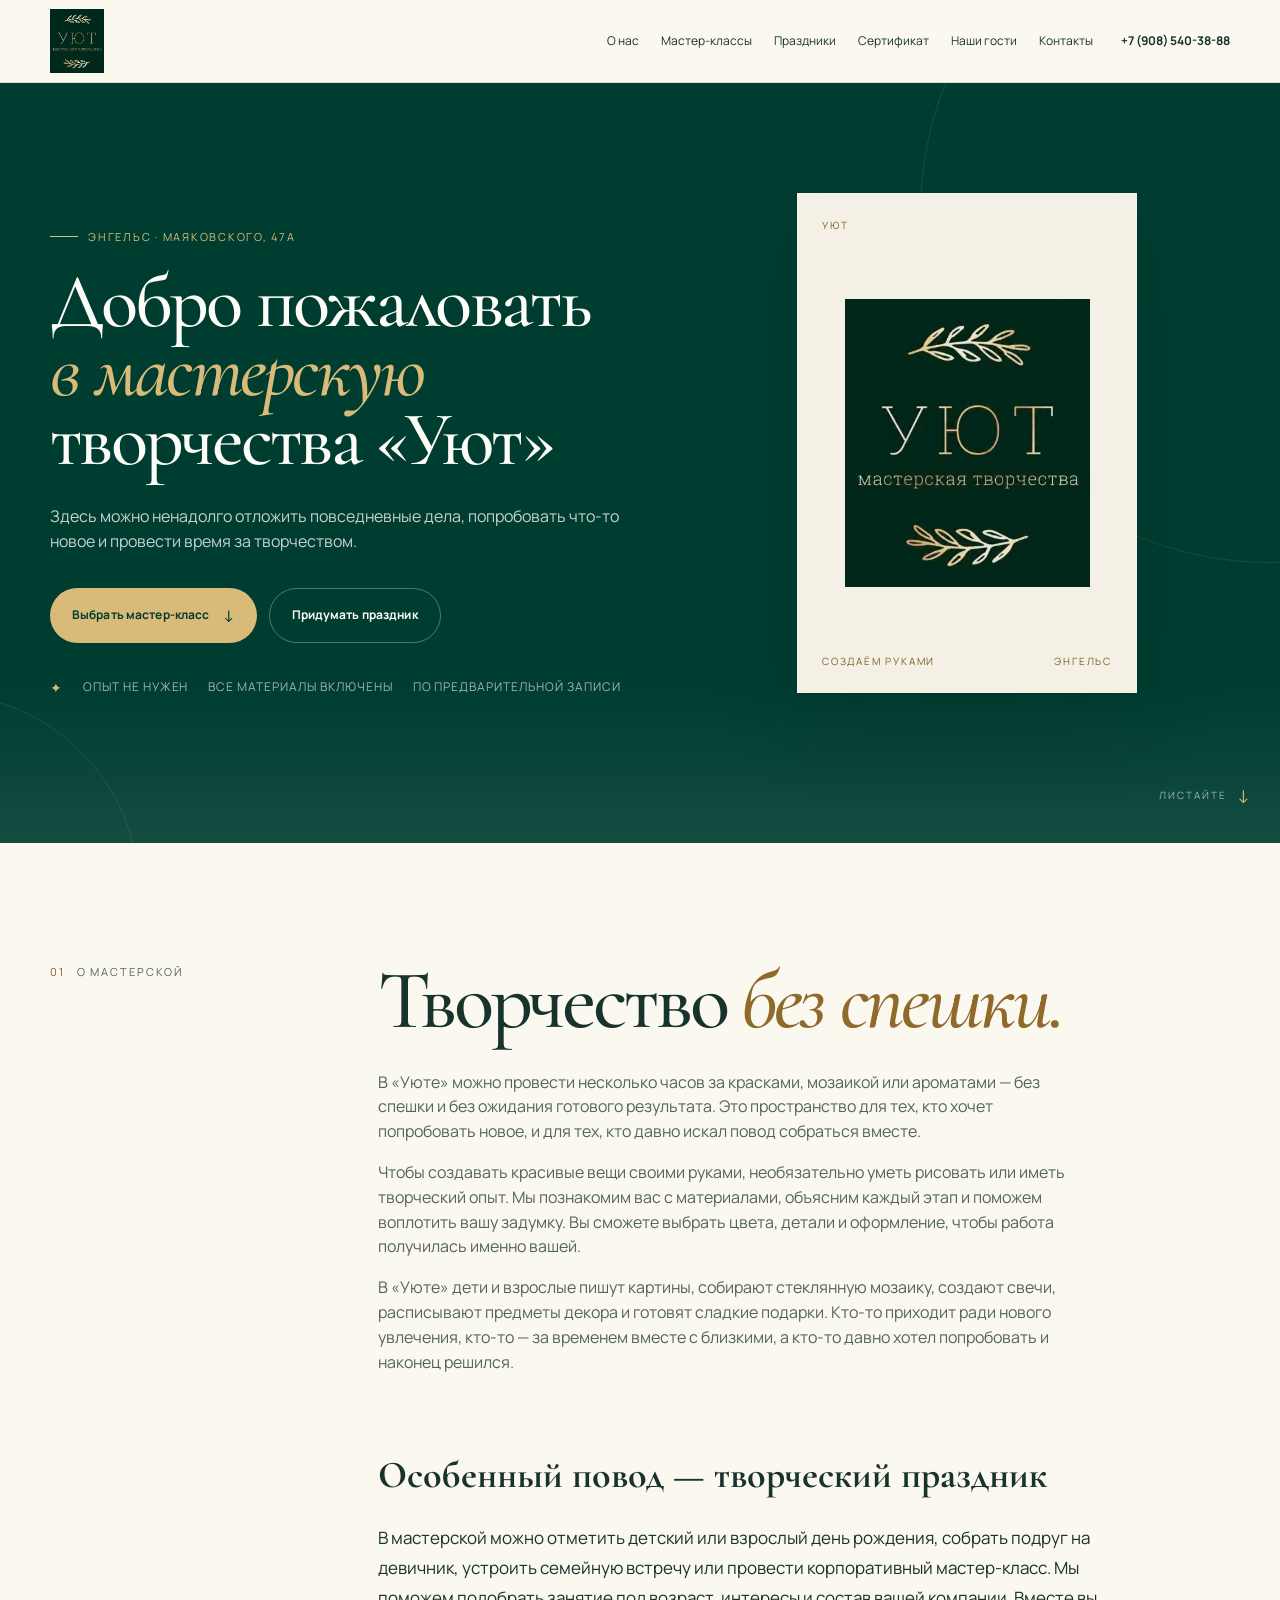
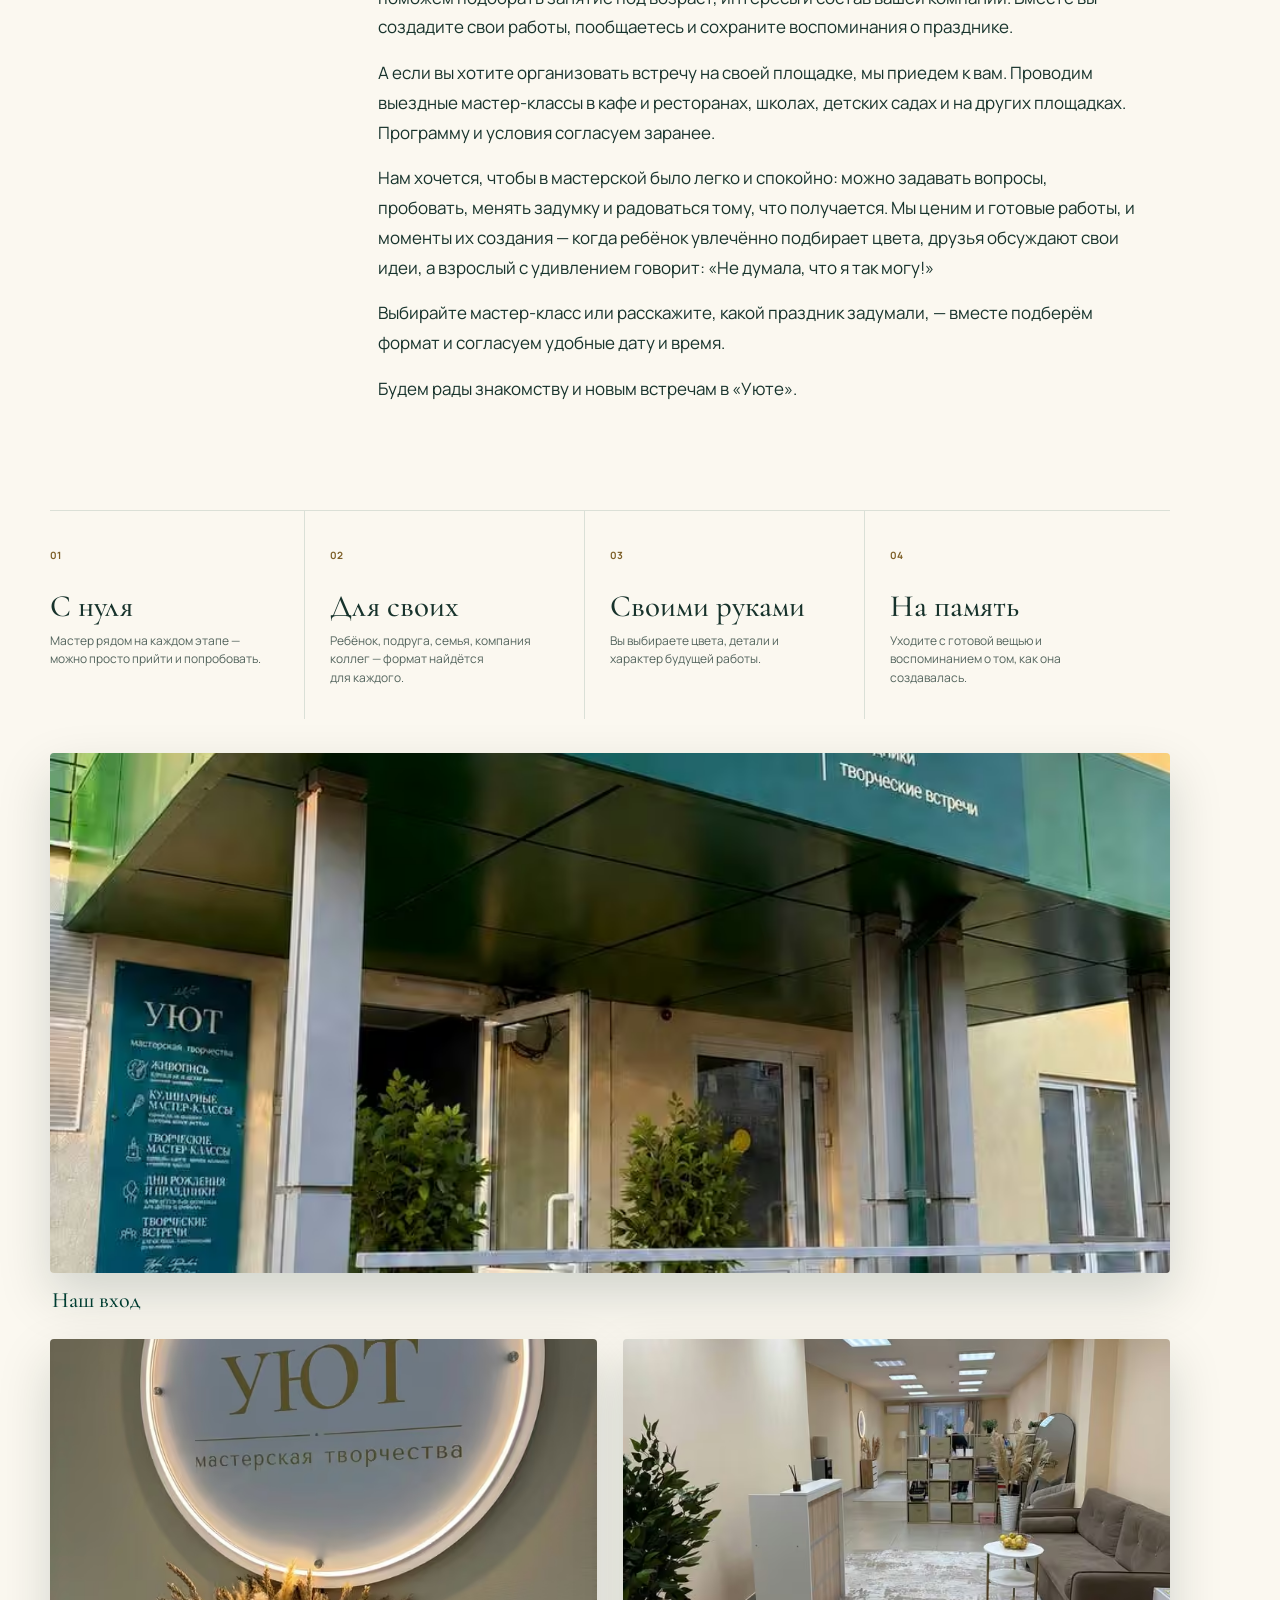
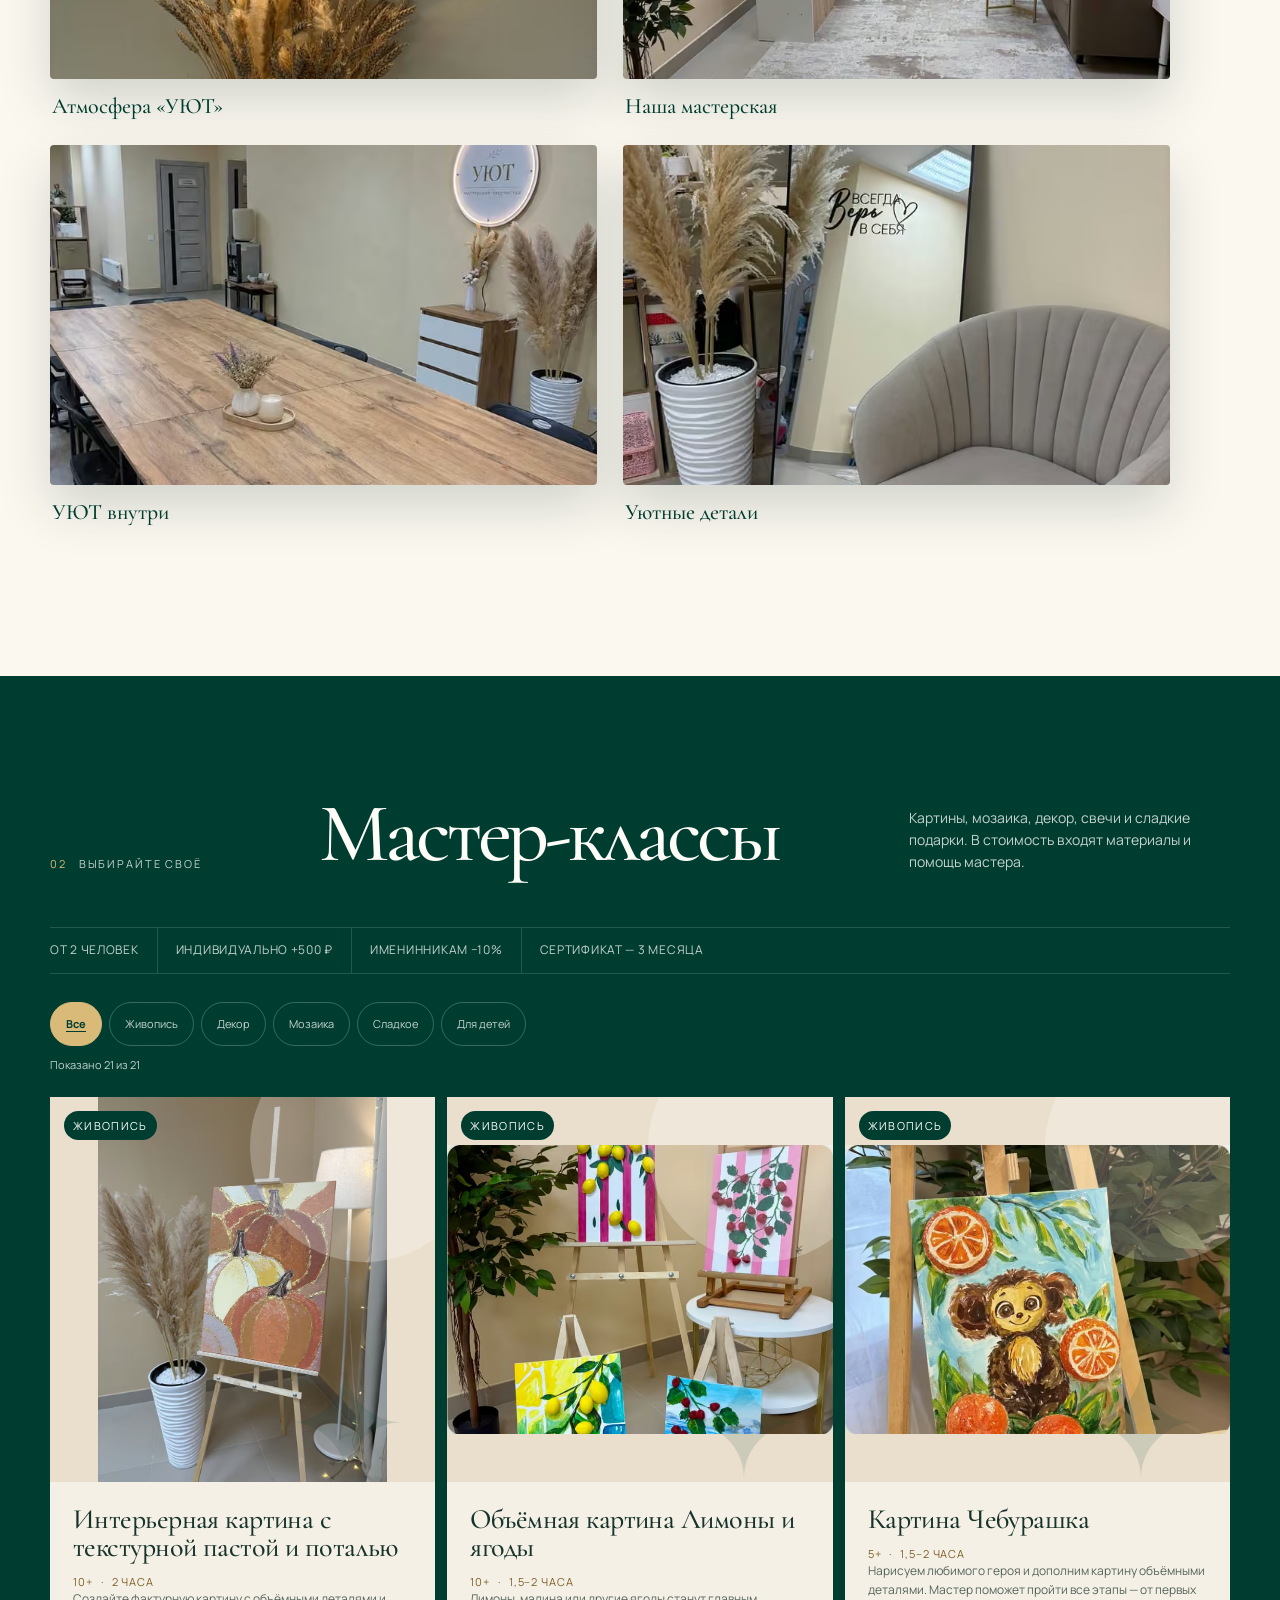
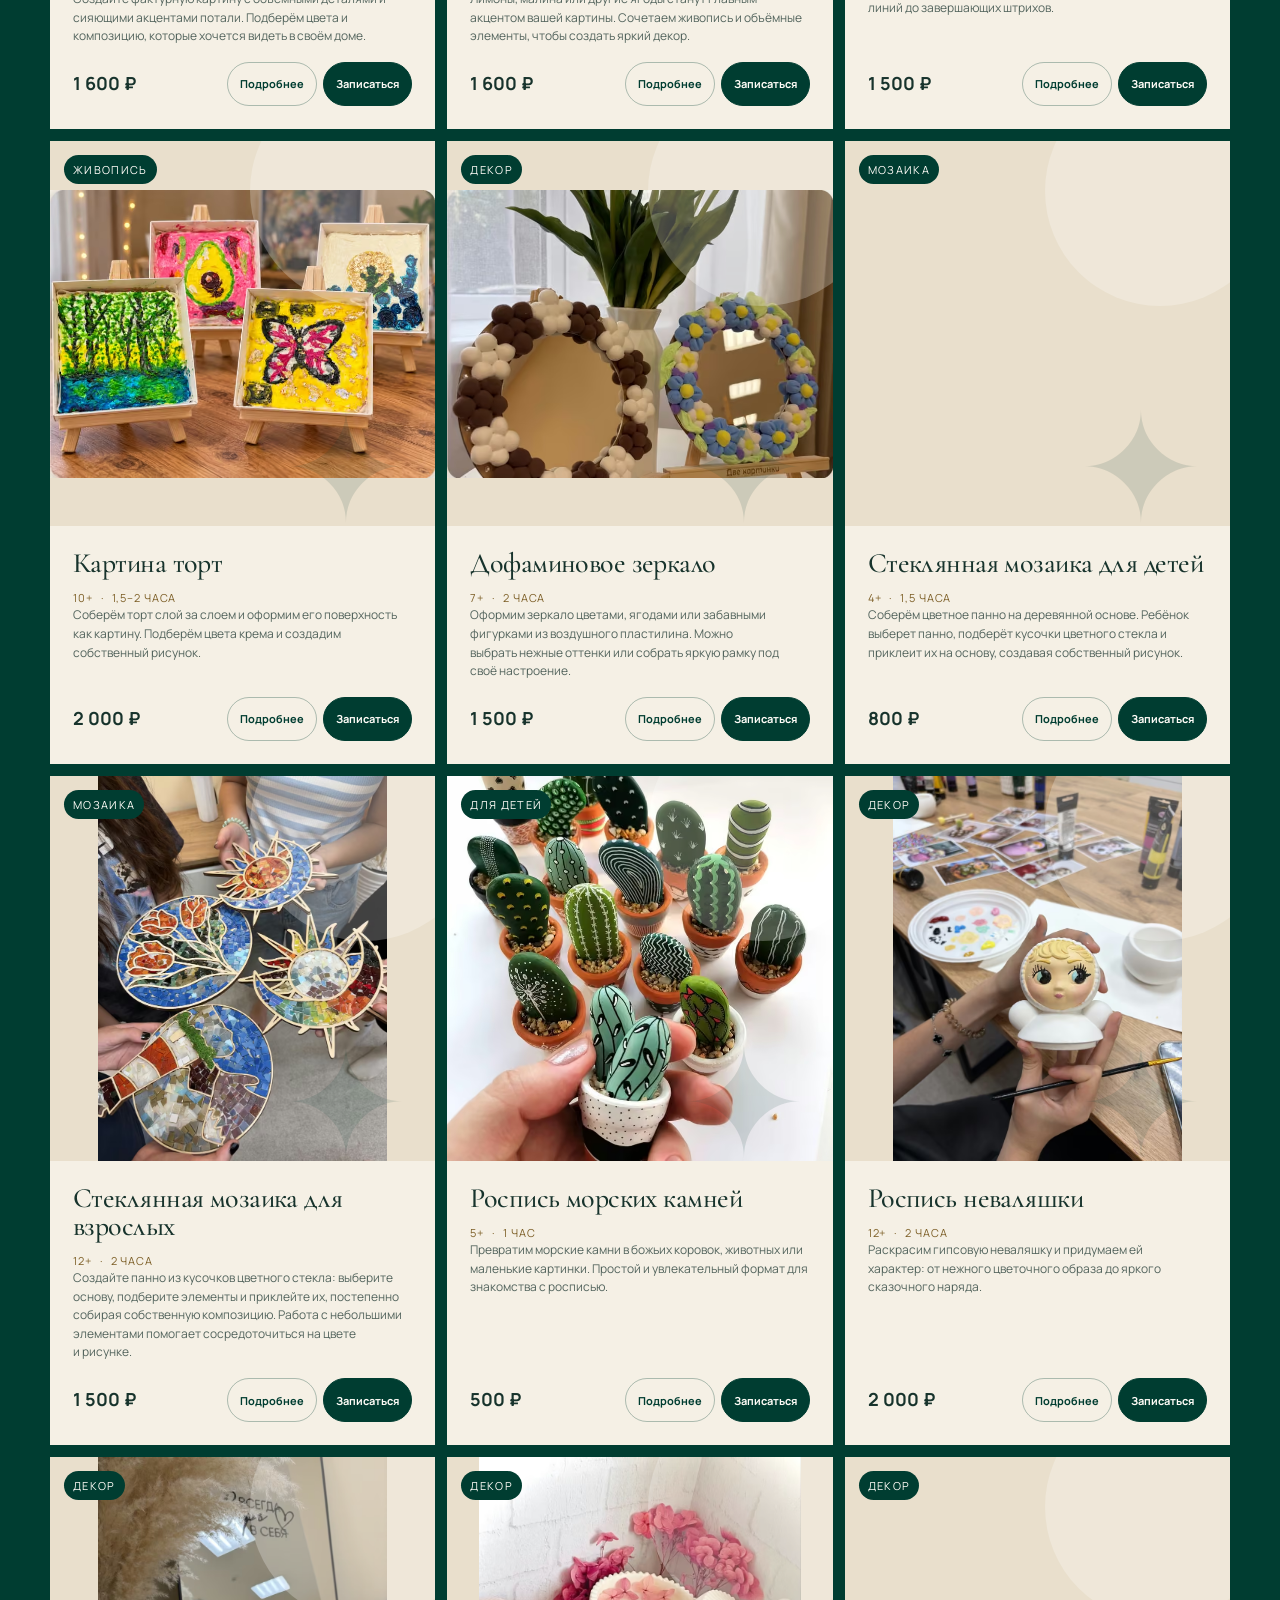
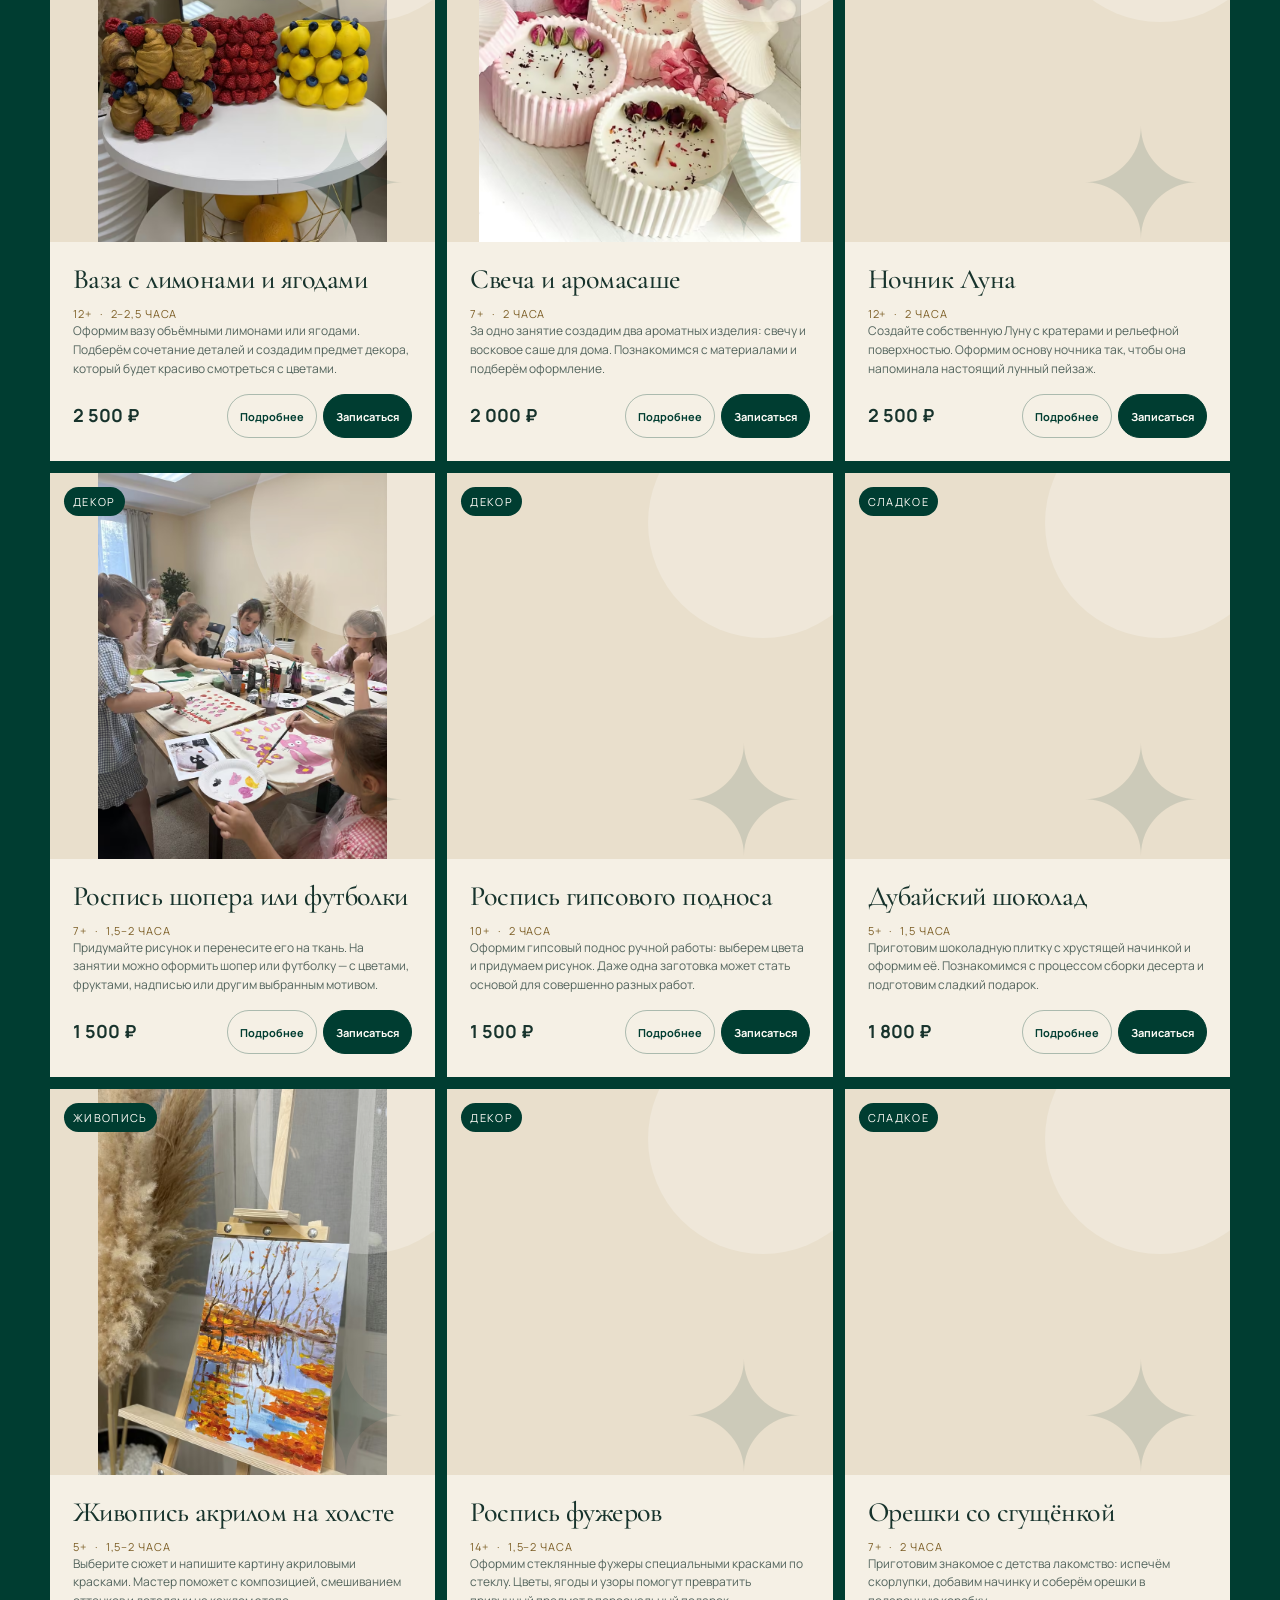
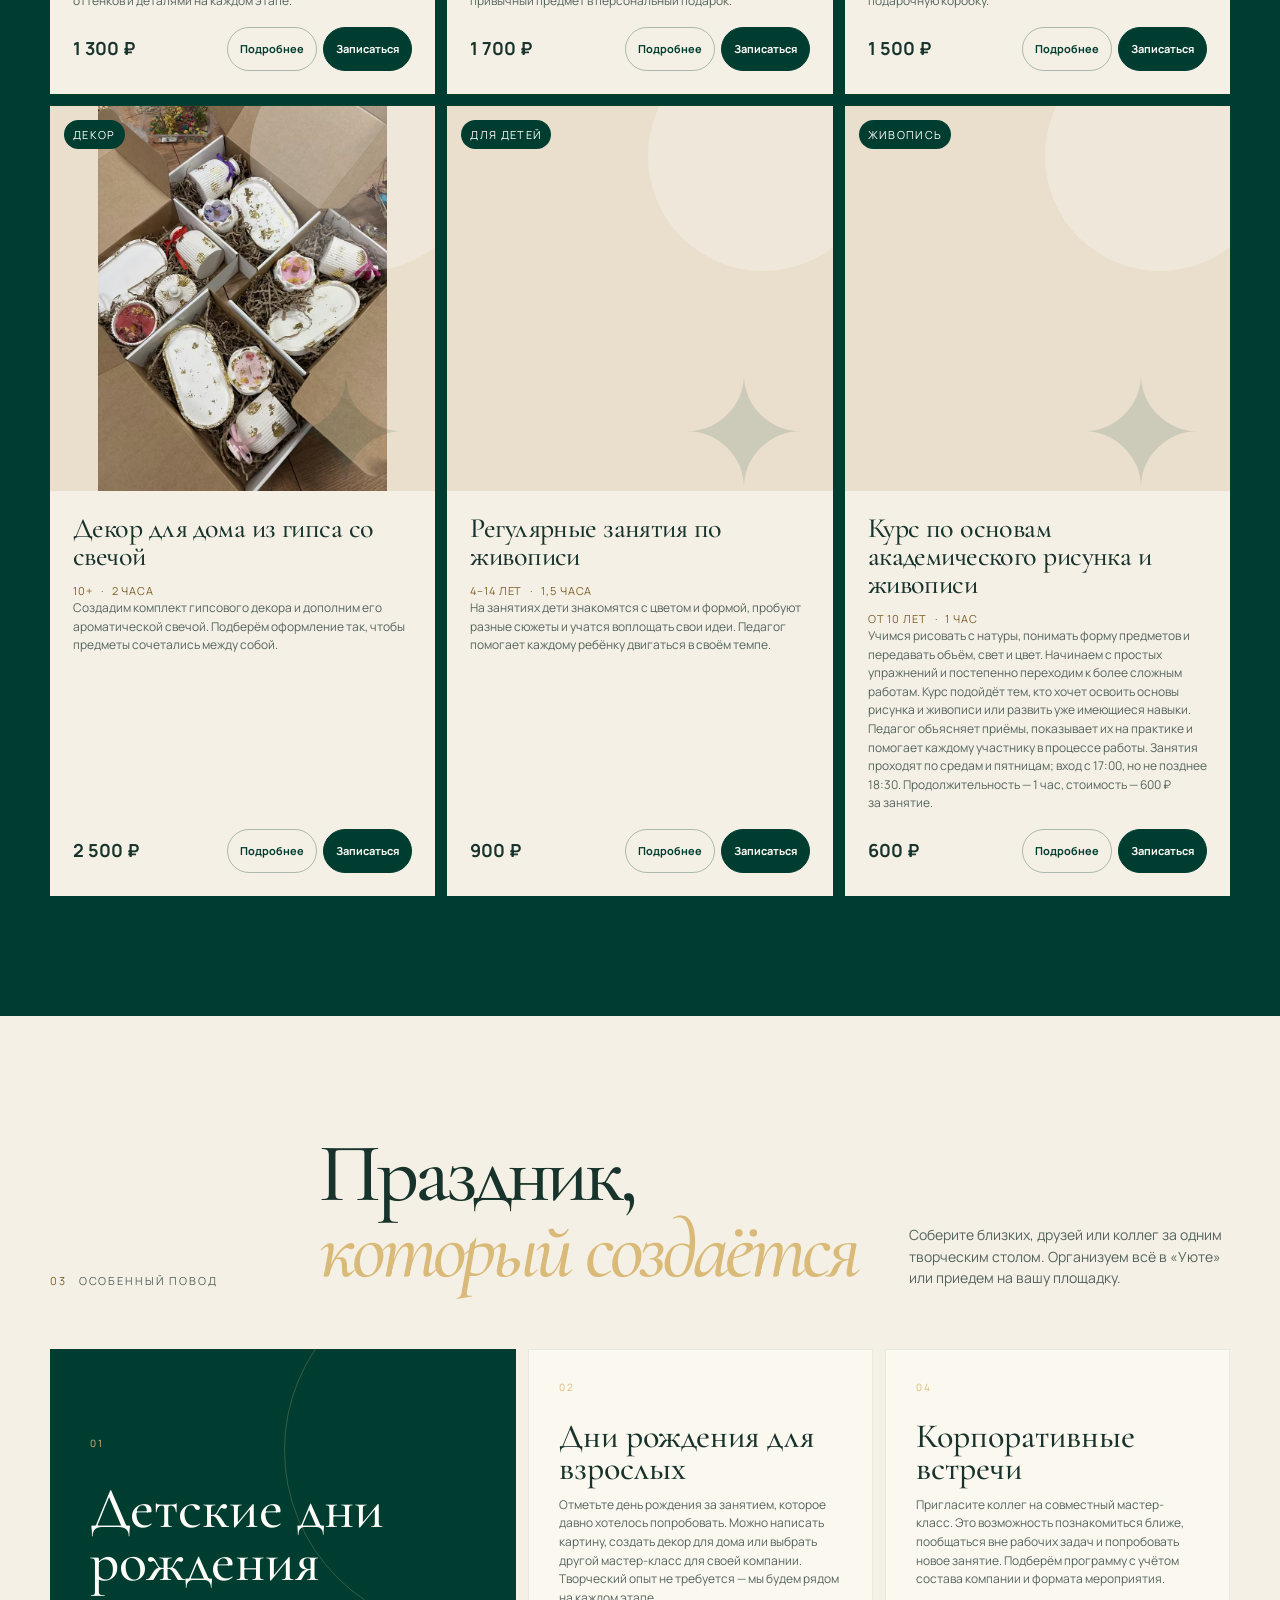
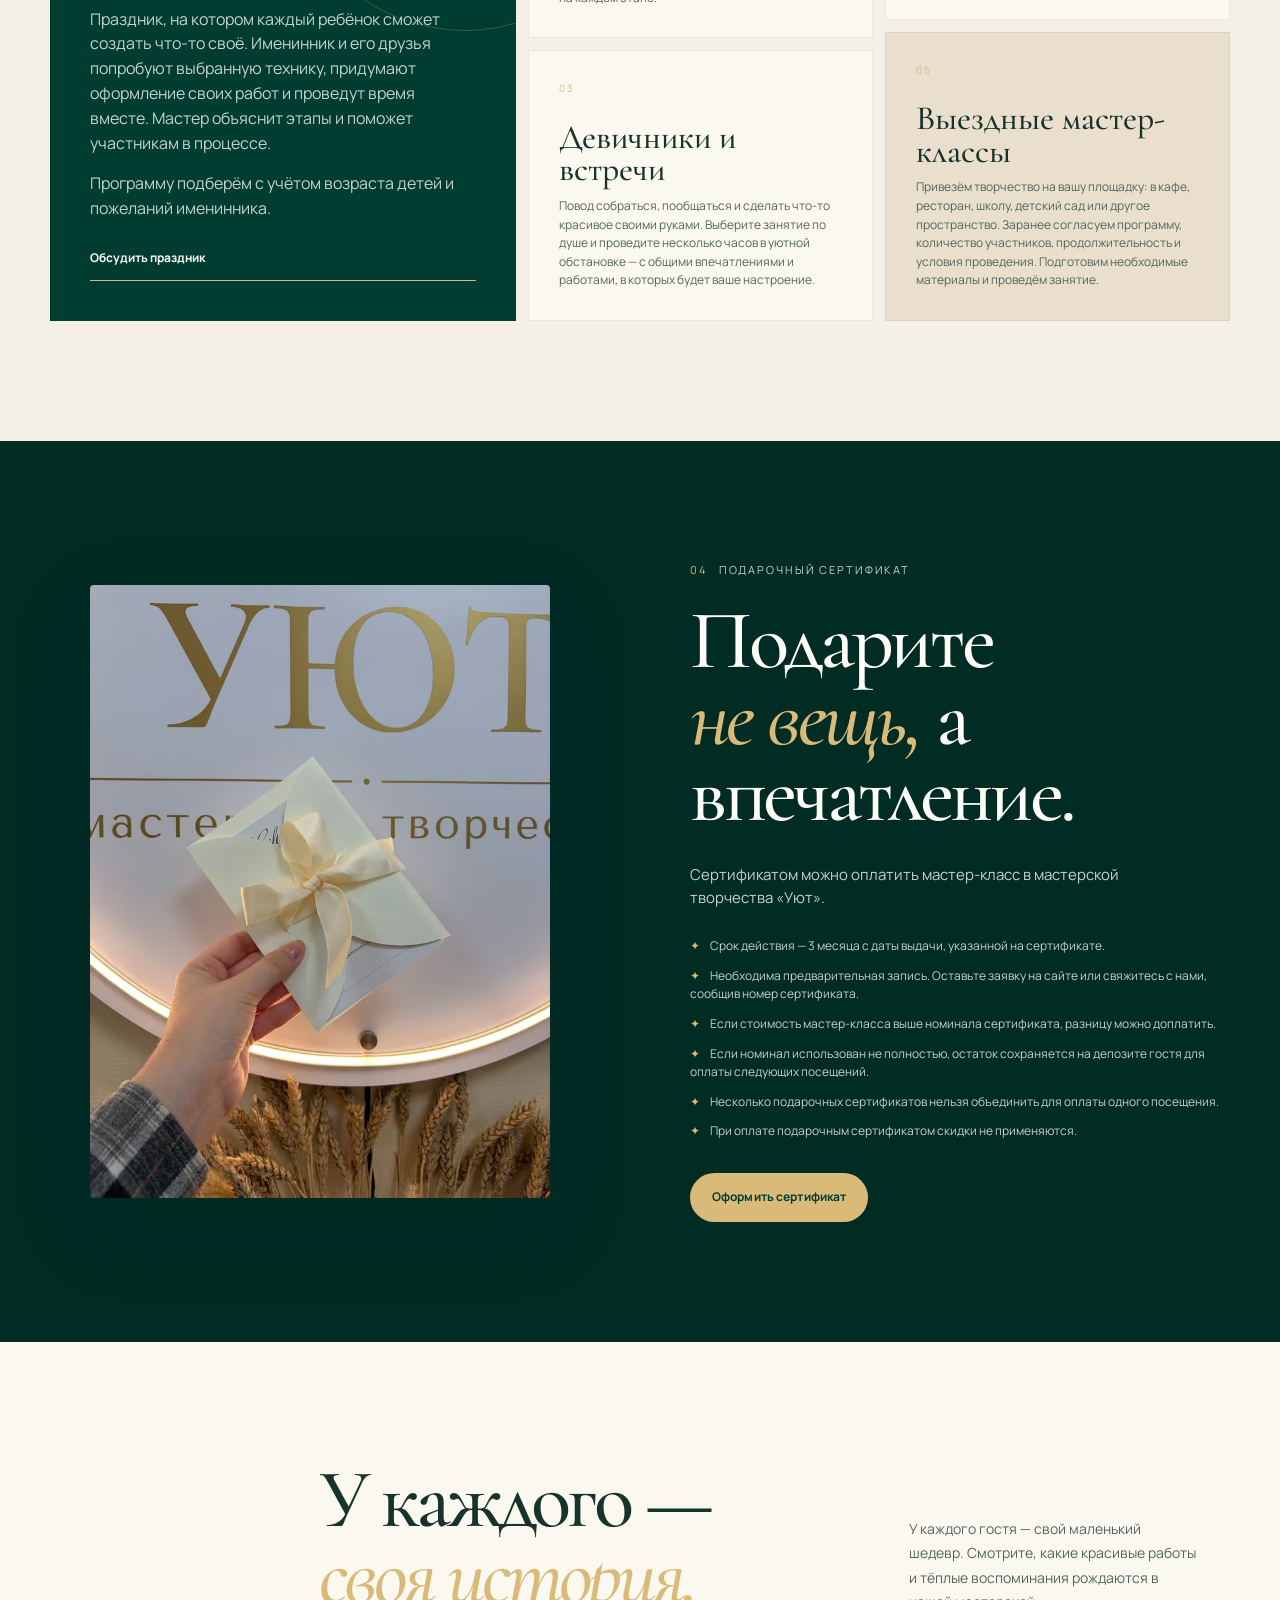
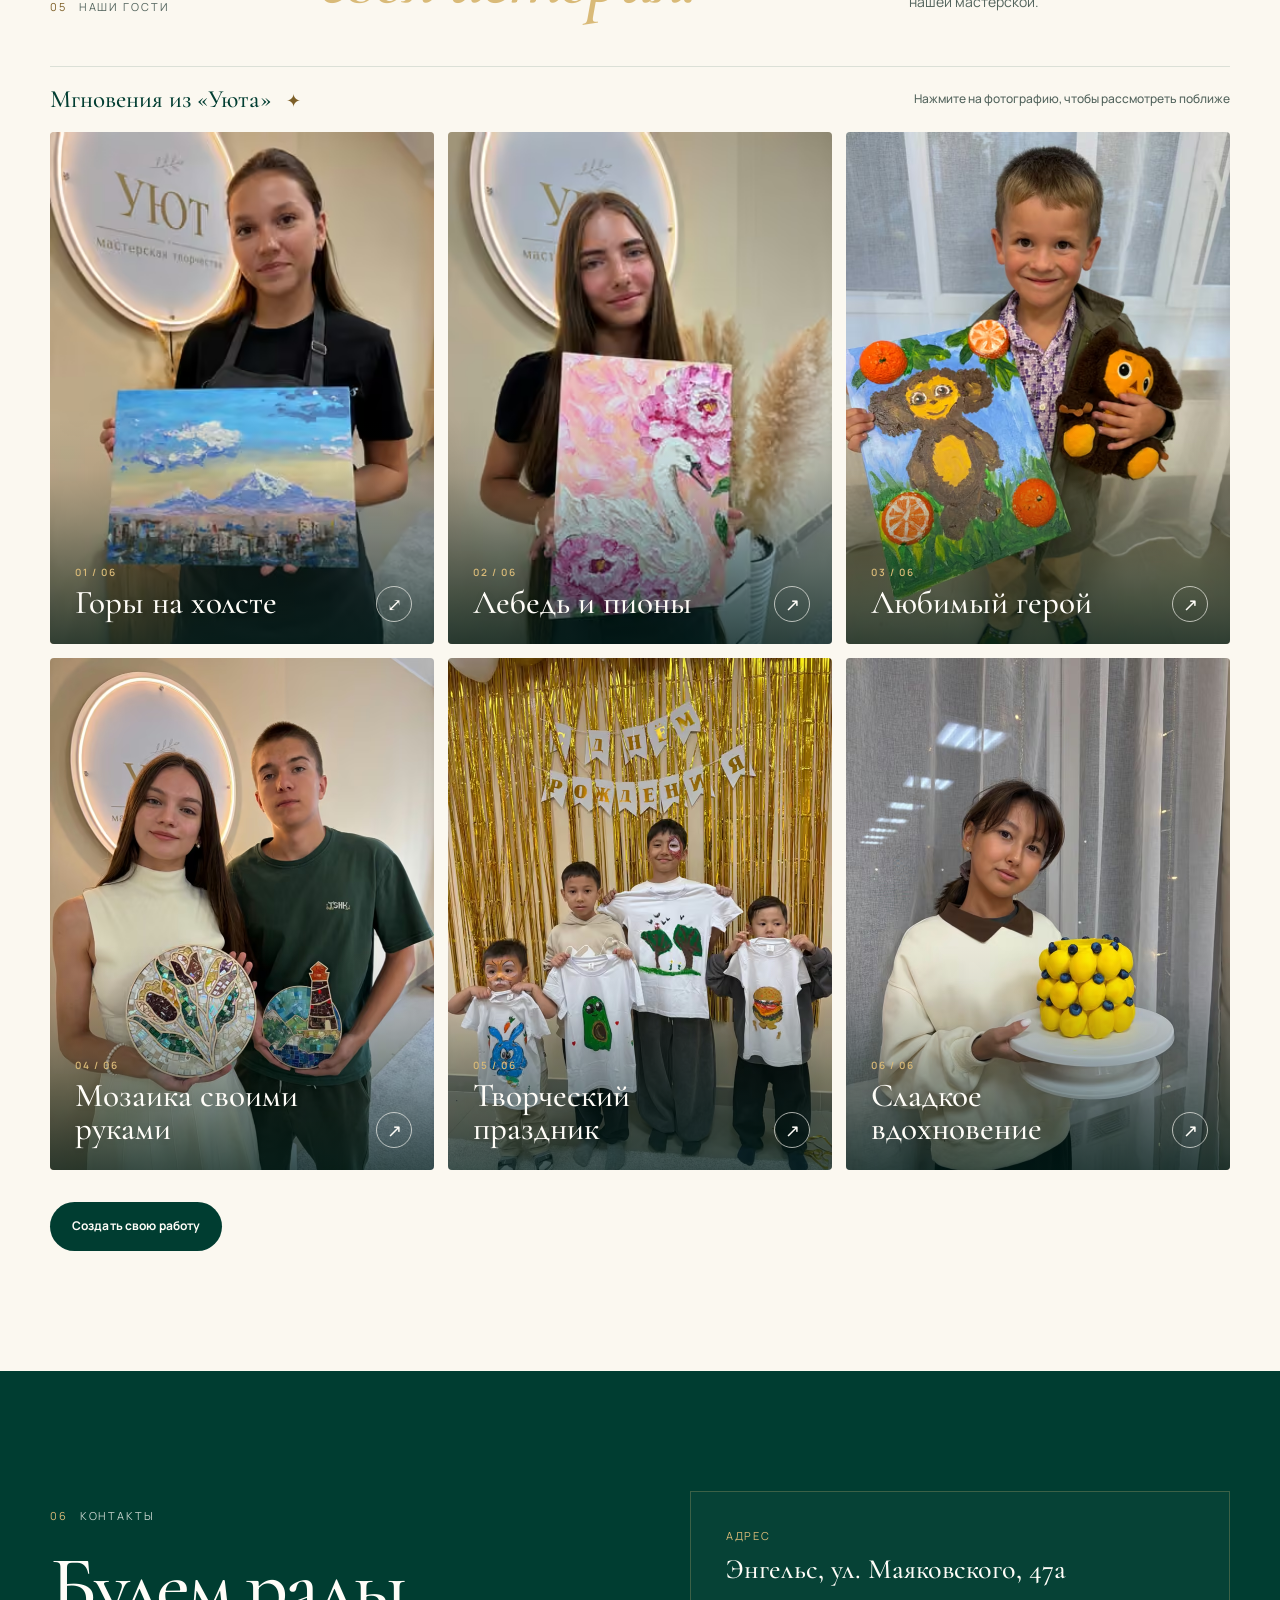
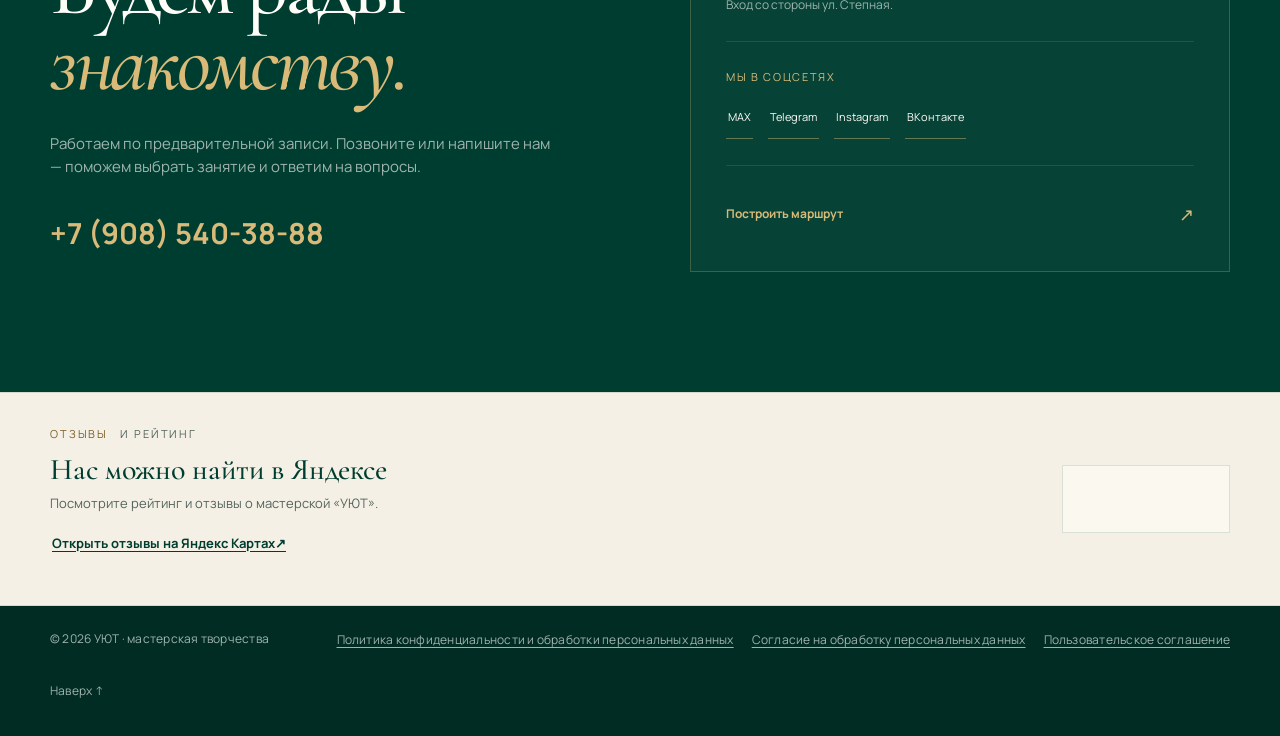
==== commit a8d31a99: "Пункт 9: правки по аудиту дизайна — форма, меню, типографика, контраст, токены" ====
--- a/index.html
+++ b/index.html
@@ -31,7 +31,7 @@
   "description": "Мастер-классы по живописи, декору, мозаике и кулинарии для детей и взрослых, творческие праздники и подарочные сертификаты.",
   "url": "https://uyutengels.ru/",
   "image": "https://uyutengels.ru/assets/img/og/og-1200x630.jpg",
-  "telephone": "+7-908-540-38-88",
+  "telephone": "+7 (908) 540-38-88",
   "address": {
     "@type": "PostalAddress",
     "streetAddress": "ул. Маяковского, 47а",
@@ -54,19 +54,20 @@
 <link crossorigin="" href="https://fonts.gstatic.com" rel="preconnect"/>
 <link href="https://fonts.googleapis.com/css2?family=Cormorant+Garamond:wght@400;500;600&amp;family=Manrope:wght@400;500;600;700&amp;display=swap" rel="stylesheet"/>
 <script>document.documentElement.classList.add('js');window.__uyutReady=false;window.__revealFallback=setTimeout(function(){if(!window.__uyutReady)document.documentElement.classList.add('reveal-fallback')},3000)</script>
-<link href="assets/css/styles.css?v=4" rel="stylesheet"/>
+<link href="assets/css/styles.css?v=5" rel="stylesheet"/>
 </head>
 <body>
+<a class="skip-link" href="#main">К содержанию</a>
 <div class="progress" id="progress"></div>
 <header class="site-header" id="top">
 <div class="wrap header-inner">
 <a aria-label="УЮТ — на главную" class="logo-lockup" href="#top">
-<picture><!--@adapted assets/logo-original-crop.jpg--><source type="image/avif" srcset="assets/img/logo/logo-original-crop-403.avif 403w" sizes="126px"/><img alt="УЮТ — мастерская творчества" class="brand-logo" src="assets/img/logo/logo-original-crop-403.webp" srcset="assets/img/logo/logo-original-crop-403.webp 403w" sizes="126px" width="403" height="474" decoding="async"/></picture>
+<picture><!--@adapted assets/logo-original-crop.jpg--><source type="image/avif" srcset="assets/img/logo/logo-original-crop-403.avif 403w" sizes="(min-width:701px) 54px, 44px"/><img alt="УЮТ — мастерская творчества" class="brand-logo" src="assets/img/logo/logo-original-crop-403.webp" srcset="assets/img/logo/logo-original-crop-403.webp 403w" sizes="(min-width:701px) 54px, 44px" width="403" height="474" decoding="async"/></picture>
 </a>
 <nav aria-label="Основная навигация" class="main-nav">
 <a href="#about">О нас</a><a href="#workshops">Мастер-классы</a><a href="#events">Праздники</a><a href="#certificate">Сертификат</a><a href="#guests">Наши гости</a><a href="#contacts">Контакты</a>
 </nav>
-<a class="header-phone" href="tel:+79085403888">+7 908 540-38-88</a>
+<a class="header-phone" href="tel:+79085403888">+7 (908) 540-38-88</a>
 <button aria-label="Меню" aria-expanded="false" aria-controls="mobileMenu" type="button" class="burger" id="burger"><i></i><i></i></button>
 </div>
 <div class="mobile-menu" id="mobileMenu">
@@ -74,144 +75,149 @@
 <a class="mobile-phone" href="tel:+79085403888">+7 (908) 540-38-88</a>
 </div>
 </header>
-<main>
+<main id="main" tabindex="-1">
 <section class="hero">
 <div class="hero-orbit hero-orbit-a"></div><div class="hero-orbit hero-orbit-b"></div>
 <div class="wrap hero-grid">
 <div class="hero-copy reveal">
-<div class="kicker"><span></span> Энгельс · Маяковского, 47а</div>
+<div class="kicker"><span aria-hidden="true"></span> Энгельс · Маяковского, 47а</div>
 <h1>Добро пожаловать<br/><em>в мастерскую</em><br/>творчества «Уют»</h1>
 <p>Здесь можно ненадолго отложить повседневные дела, попробовать что-то новое и провести время за творчеством.</p>
-<div class="hero-actions"><a class="button button-gold" href="#workshops">Выбрать мастер-класс <b>↗</b></a><button class="button button-line" data-form="event">Придумать праздник</button></div>
-<div class="hero-note"><span class="spark">✦</span><span>Опыт не нужен</span><span>Все материалы включены</span><span>По предварительной записи</span></div>
+<div class="hero-actions"><a class="button button-gold" href="#workshops">Выбрать мастер-класс <b aria-hidden="true">↓</b></a><button class="button button-line" data-form="event" type="button">Придумать праздник</button></div>
+<div class="hero-note"><span aria-hidden="true" class="spark">✦</span><span>Опыт не нужен</span><span>Все материалы включены</span><span>По предварительной записи</span></div>
 </div>
 <div class="hero-art reveal reveal-delay">
 <div class="hero-card-main">
-<div class="hero-card-top"><span>УЮТ</span><span>01 / 06</span></div>
+<div class="hero-card-top"><span>УЮТ</span></div>
 <picture><!--@adapted assets/logo-original-crop.jpg--><source type="image/avif" srcset="assets/img/logo/logo-original-crop-403.avif 403w" sizes="(min-width:701px) 245px, 176px"/><img alt="Оригинальный логотип мастерской «УЮТ»" class="hero-original-logo" src="assets/img/logo/logo-original-crop-403.webp" srcset="assets/img/logo/logo-original-crop-403.webp 403w" sizes="(min-width:701px) 245px, 176px" width="403" height="474" decoding="async"/></picture>
 <div class="hero-card-bottom"><span>создаём руками</span><span>Энгельс</span></div>
 </div>
-<div class="hero-stamp">для<br/>своих<br/><b>♡</b></div>
-</div>
-</div>
-<a class="scroll-cue" href="#about"><span>листайте</span><b>↓</b></a>
+
+</div>
+</div>
+<a class="scroll-cue" href="#about"><span>листайте</span><b aria-hidden="true">↓</b></a>
 </section>
 <section class="statement" id="about">
 <div class="wrap statement-grid">
 <div class="section-label reveal">01 <span>О мастерской</span></div>
-<div class="statement-copy reveal"><h2>Творчество<br/><em>без спешки.</em></h2><p>Здесь можно ненадолго отложить повседневные дела, попробовать что-то новое и провести время за творчеством. Прийти с ребёнком, встретиться с подругой или устроить себе несколько часов отдыха — с красками, мозаикой, ароматами и приятными разговорами.</p><p>Чтобы создавать красивые вещи своими руками, необязательно уметь рисовать или иметь творческий опыт. Мы познакомим вас с материалами, объясним каждый этап и поможем воплотить вашу задумку. Вы сможете выбрать цвета, детали и оформление, чтобы работа получилась именно вашей.</p><p>В «Уюте» дети и взрослые пишут картины, собирают стеклянную мозаику, создают свечи, расписывают предметы декора и готовят сладкие подарки. Кто-то приходит ради нового увлечения, кто-то — за временем вместе с близкими, а кто-то давно хотел попробовать и наконец решился.</p></div>
+<div class="statement-copy reveal"><h2>Творчество <em>без спешки.</em></h2><p>В «Уюте» можно провести несколько часов за красками, мозаикой или ароматами — без спешки и без ожидания готового результата. Это пространство для тех, кто хочет попробовать новое, и для тех, кто давно искал повод собраться вместе.</p><p>Чтобы создавать красивые вещи своими руками, необязательно уметь рисовать или иметь творческий опыт. Мы познакомим вас с материалами, объясним каждый этап и поможем воплотить вашу задумку. Вы сможете выбрать цвета, детали и оформление, чтобы работа получилась именно вашей.</p><p>В «Уюте» дети и взрослые пишут картины, собирают стеклянную мозаику, создают свечи, расписывают предметы декора и готовят сладкие подарки. Кто-то приходит ради нового увлечения, кто-то — за временем вместе с близкими, а кто-то давно хотел попробовать и наконец решился.</p></div>
 </div>
 <div class="wrap about-extra"><h3>Особенный повод — творческий праздник</h3><p>В мастерской можно отметить детский или взрослый день рождения, собрать подруг на девичник, устроить семейную встречу или провести корпоративный мастер-класс. Мы поможем подобрать занятие под возраст, интересы и состав вашей компании. Вместе вы создадите свои работы, пообщаетесь и сохраните воспоминания о празднике.</p><p>А если вы хотите организовать встречу на своей площадке, мы приедем к вам. Проводим выездные мастер-классы в кафе и ресторанах, школах, детских садах и на других площадках. Программу и условия согласуем заранее.</p><p>Нам хочется, чтобы в мастерской было легко и спокойно: можно задавать вопросы, пробовать, менять задумку и радоваться тому, что получается. Мы ценим и готовые работы, и моменты их создания — когда ребёнок увлечённо подбирает цвета, друзья обсуждают свои идеи, а взрослый с удивлением говорит: «Не думала, что я так могу!»</p><p>Выбирайте мастер-класс или расскажите, какой праздник задумали, — вместе подберём формат и согласуем удобные дату и время.</p><p>Будем рады знакомству и новым встречам в «Уюте».</p></div>
-<div class="wrap values">
+<div class="wrap"><div class="values">
 <article class="value reveal"><b>01</b><h3>С нуля</h3><p>Мастер рядом на каждом этапе — можно просто прийти и попробовать.</p></article>
 <article class="value reveal"><b>02</b><h3>Для своих</h3><p>Ребёнок, подруга, семья, компания коллег — формат найдётся для каждого.</p></article>
 <article class="value reveal"><b>03</b><h3>Своими руками</h3><p>Вы выбираете цвета, детали и характер будущей работы.</p></article>
 <article class="value reveal"><b>04</b><h3>На память</h3><p>Уходите с готовой вещью и воспоминанием о том, как она создавалась.</p></article>
-<div aria-label="Фотографии мастерской" class="wrap about-real-photos reveal">
+
+</div>
+<div aria-label="Фотографии мастерской" class="about-real-photos reveal" role="group">
 <figure class="about-photo-entrance"><picture><!--@adapted assets/about/entrance.jpg--><source type="image/avif" srcset="assets/img/about/entrance-724.avif 724w, assets/img/about/entrance-960.avif 960w" sizes="(min-width:1051px) 1120px, (min-width:701px) 689px, 362px"/><img alt="Вход в мастерскую «УЮТ» — вывеска на улице Маяковского, 47а" loading="lazy" src="assets/img/about/entrance-724.webp" srcset="assets/img/about/entrance-724.webp 724w, assets/img/about/entrance-960.webp 960w" sizes="(min-width:1051px) 1120px, (min-width:701px) 689px, 362px" width="724" height="965" decoding="async"/></picture><figcaption>Наш вход</figcaption></figure>
 <figure class="about-photo-atmosphere"><picture><!--@adapted assets/about/facade-evening.jpg--><source type="image/avif" srcset="assets/img/about/facade-evening-724.avif 724w, assets/img/about/facade-evening-960.avif 960w" sizes="(min-width:1051px) 547px, (min-width:701px) 337px, 362px"/><img alt="Атмосфера творческой мастерской «УЮТ»" loading="lazy" src="assets/img/about/facade-evening-724.webp" srcset="assets/img/about/facade-evening-724.webp 724w, assets/img/about/facade-evening-960.webp 960w" sizes="(min-width:1051px) 547px, (min-width:701px) 337px, 362px" width="724" height="965" decoding="async"/></picture><figcaption>Атмосфера «УЮТ»</figcaption></figure>
 <figure class="about-photo-extra"><picture><!--@adapted assets/about/sign-interior.jpg--><source type="image/avif" srcset="assets/img/about/sign-interior-724.avif 724w, assets/img/about/sign-interior-1094.avif 1094w" sizes="(min-width:1051px) 547px, (min-width:701px) 337px, 362px"/><img alt="Интерьер мастерской «УЮТ» с фирменной вывеской" loading="lazy" src="assets/img/about/sign-interior-724.webp" srcset="assets/img/about/sign-interior-724.webp 724w, assets/img/about/sign-interior-1094.webp 1094w" sizes="(min-width:1051px) 547px, (min-width:701px) 337px, 362px" width="724" height="543" decoding="async"/></picture><figcaption>Наша мастерская</figcaption></figure>
 <figure class="about-photo-extra"><picture><!--@adapted assets/about/mirror-logo.jpg--><source type="image/avif" srcset="assets/img/about/mirror-logo-724.avif 724w, assets/img/about/mirror-logo-960.avif 960w" sizes="(min-width:1051px) 547px, (min-width:701px) 337px, 362px"/><img alt="Фирменная световая вывеска мастерской «УЮТ»" loading="lazy" src="assets/img/about/mirror-logo-724.webp" srcset="assets/img/about/mirror-logo-724.webp 724w, assets/img/about/mirror-logo-960.webp 960w" sizes="(min-width:1051px) 547px, (min-width:701px) 337px, 362px" width="724" height="965" decoding="async"/></picture><figcaption>УЮТ внутри</figcaption></figure>
 <figure class="about-photo-extra"><picture><!--@adapted assets/about/mirror-chair.jpg--><source type="image/avif" srcset="assets/img/about/mirror-chair-724.avif 724w, assets/img/about/mirror-chair-960.avif 960w" sizes="(min-width:1051px) 547px, (min-width:701px) 337px, 362px"/><img alt="Уютный уголок мастерской с зеркалом и креслом" loading="lazy" src="assets/img/about/mirror-chair-724.webp" srcset="assets/img/about/mirror-chair-724.webp 724w, assets/img/about/mirror-chair-960.webp 960w" sizes="(min-width:1051px) 547px, (min-width:701px) 337px, 362px" width="724" height="965" decoding="async"/></picture><figcaption>Уютные детали</figcaption></figure>
 </div>
-</div></section>
+</div>
+</section>
 <section class="workshops" id="workshops">
 <div class="wrap">
 <div class="section-intro reveal"><div class="section-label light">02 <span>Выбирайте своё</span></div><h2>Мастер-классы</h2><p>Картины, мозаика, декор, свечи и сладкие подарки. В стоимость входят материалы и помощь мастера.</p></div>
-<div class="rules reveal"><span>от 2 человек</span><span>индивидуально +500 ₽</span><span>именинникам −10%</span><span>пробная живопись — 450 ₽</span></div>
-<div class="filter-row" id="filters"><button class="active" data-filter="all">Все</button><button data-filter="painting">Живопись</button><button data-filter="decor">Декор</button><button data-filter="mosaic">Мозаика</button><button data-filter="food">Сладкое</button><button data-filter="kids">Для детей</button></div>
+<div class="rules reveal"><span>от 2 человек</span><span>индивидуально +500 ₽</span><span>именинникам −10%</span><span>сертификат — 3 месяца</span></div>
+<div class="filter-row" id="filters" role="group" aria-label="Фильтр мастер-классов"><button class="active" data-filter="all" type="button" aria-pressed="true">Все</button><button data-filter="painting" type="button" aria-pressed="false">Живопись</button><button data-filter="decor" type="button" aria-pressed="false">Декор</button><button data-filter="mosaic" type="button" aria-pressed="false">Мозаика</button><button data-filter="food" type="button" aria-pressed="false">Сладкое</button><button data-filter="kids" type="button" aria-pressed="false">Для детей</button></div>
+<p class="filter-status" id="filterStatus" role="status" aria-live="polite">Показано 21 из 21</p>
 <div class="workshop-grid" id="cards"><!--@catalog:start-->
-<article class="work-card" data-category="painting"><div class="work-visual"><picture><!--@adapted assets/master-classes-jpeg/photo-15.jpg--><source type="image/avif" srcset="assets/img/classes/photo-15-770.avif 770w" sizes="(min-width:1051px) 385px, (min-width:701px) 339px, 362px"/><img alt="Интерьерная картина с текстурной пастой и поталью" loading="lazy" src="assets/img/classes/photo-15-770.webp" srcset="assets/img/classes/photo-15-770.webp 770w" sizes="(min-width:1051px) 385px, (min-width:701px) 339px, 362px" width="770" height="1027" decoding="async"/></picture><span class="work-tag">Живопись</span></div><div class="work-body"><h3>Интерьерная картина с текстурной пастой и поталью</h3><div class="meta"><span>10+</span><span>·</span><span>2 часа</span></div><p>Создайте фактурную картину с объёмными деталями и сияющими акцентами потали. Подберём цвета и композицию, которые хочется видеть в своём доме.</p><div class="work-bottom"><span class="price">1 600 ₽</span><div class="card-actions"><button class="mini-btn detail" data-i="0">Подробнее</button><button class="mini-btn primary book" data-i="0">Записаться</button></div></div></div></article>
-<article class="work-card" data-category="painting"><div class="work-visual"><picture><!--@adapted assets/embedded/original-01.png--><source type="image/avif" srcset="assets/img/classes/original-01-753.avif 753w" sizes="(min-width:1051px) 385px, (min-width:701px) 339px, 362px"/><img alt="Объёмная картина Лимоны и ягоды" loading="lazy" src="assets/img/classes/original-01-753.webp" srcset="assets/img/classes/original-01-753.webp 753w" sizes="(min-width:1051px) 385px, (min-width:701px) 339px, 362px" width="753" height="563" decoding="async"/></picture><span class="work-tag">Живопись</span></div><div class="work-body"><h3>Объёмная картина Лимоны и ягоды</h3><div class="meta"><span>10+</span><span>·</span><span>1,5–2 часа</span></div><p>Лимоны, малина или другие ягоды станут главным акцентом вашей картины. Сочетаем живопись и объёмные элементы, чтобы создать яркий декор.</p><div class="work-bottom"><span class="price">1 600 ₽</span><div class="card-actions"><button class="mini-btn detail" data-i="1">Подробнее</button><button class="mini-btn primary book" data-i="1">Записаться</button></div></div></div></article>
-<article class="work-card" data-category="painting"><div class="work-visual"><picture><!--@adapted assets/embedded/original-02.png--><source type="image/avif" srcset="assets/img/classes/original-02-753.avif 753w" sizes="(min-width:1051px) 385px, (min-width:701px) 339px, 362px"/><img alt="Картина Чебурашка" loading="lazy" src="assets/img/classes/original-02-753.webp" srcset="assets/img/classes/original-02-753.webp 753w" sizes="(min-width:1051px) 385px, (min-width:701px) 339px, 362px" width="753" height="563" decoding="async"/></picture><span class="work-tag">Живопись</span></div><div class="work-body"><h3>Картина Чебурашка</h3><div class="meta"><span>5+</span><span>·</span><span>1,5–2 часа</span></div><p>Нарисуем любимого героя и дополним картину объёмными деталями. Мастер поможет пройти все этапы — от первых линий до завершающих штрихов.</p><div class="work-bottom"><span class="price">1 500 ₽</span><div class="card-actions"><button class="mini-btn detail" data-i="2">Подробнее</button><button class="mini-btn primary book" data-i="2">Записаться</button></div></div></div></article>
-<article class="work-card" data-category="painting"><div class="work-visual"><picture><!--@adapted assets/embedded/original-03.png--><source type="image/avif" srcset="assets/img/classes/original-03-753.avif 753w" sizes="(min-width:1051px) 385px, (min-width:701px) 339px, 362px"/><img alt="Картина торт" loading="lazy" src="assets/img/classes/original-03-753.webp" srcset="assets/img/classes/original-03-753.webp 753w" sizes="(min-width:1051px) 385px, (min-width:701px) 339px, 362px" width="753" height="563" decoding="async"/></picture><span class="work-tag">Живопись</span></div><div class="work-body"><h3>Картина торт</h3><div class="meta"><span>10+</span><span>·</span><span>1,5–2 часа</span></div><p>Соберём торт слой за слоем и оформим его поверхность как картину. Подберём цвета крема и создадим собственный рисунок.</p><div class="work-bottom"><span class="price">2 000 ₽</span><div class="card-actions"><button class="mini-btn detail" data-i="3">Подробнее</button><button class="mini-btn primary book" data-i="3">Записаться</button></div></div></div></article>
-<article class="work-card" data-category="decor"><div class="work-visual"><picture><!--@adapted assets/embedded/original-04.png--><source type="image/avif" srcset="assets/img/classes/original-04-753.avif 753w" sizes="(min-width:1051px) 385px, (min-width:701px) 339px, 362px"/><img alt="Дофаминовое зеркало" loading="lazy" src="assets/img/classes/original-04-753.webp" srcset="assets/img/classes/original-04-753.webp 753w" sizes="(min-width:1051px) 385px, (min-width:701px) 339px, 362px" width="753" height="563" decoding="async"/></picture><span class="work-tag">Декор</span></div><div class="work-body"><h3>Дофаминовое зеркало</h3><div class="meta"><span>7+</span><span>·</span><span>2 часа</span></div><p>Оформим зеркало цветами, ягодами или забавными фигурками из воздушного пластилина. Можно выбрать нежные оттенки или собрать яркую рамку под своё настроение.</p><div class="work-bottom"><span class="price">1 500 ₽</span><div class="card-actions"><button class="mini-btn detail" data-i="4">Подробнее</button><button class="mini-btn primary book" data-i="4">Записаться</button></div></div></div></article>
-<article class="work-card" data-category="mosaic"><div class="work-visual"><picture><!--@adapted assets/embedded/original-05.png--><source type="image/avif" srcset="assets/img/classes/original-05-753.avif 753w" sizes="(min-width:1051px) 385px, (min-width:701px) 339px, 362px"/><img alt="Стеклянная мозаика для детей" loading="lazy" src="assets/img/classes/original-05-753.webp" srcset="assets/img/classes/original-05-753.webp 753w" sizes="(min-width:1051px) 385px, (min-width:701px) 339px, 362px" width="753" height="563" decoding="async"/></picture><span class="work-tag">Мозаика</span></div><div class="work-body"><h3>Стеклянная мозаика для детей</h3><div class="meta"><span>4+</span><span>·</span><span>1,5 часа</span></div><p>Соберём цветное панно на деревянной основе. Ребёнок выберет панно, подберёт кусочки цветного стекла и приклеит их на основу, создавая собственный рисунок.</p><div class="work-bottom"><span class="price">800 ₽</span><div class="card-actions"><button class="mini-btn detail" data-i="5">Подробнее</button><button class="mini-btn primary book" data-i="5">Записаться</button></div></div></div></article>
-<article class="work-card" data-category="mosaic"><div class="work-visual"><picture><!--@adapted assets/master-classes-jpeg/photo-11.jpg--><source type="image/avif" srcset="assets/img/classes/photo-11-770.avif 770w" sizes="(min-width:1051px) 385px, (min-width:701px) 339px, 362px"/><img alt="Стеклянная мозаика для взрослых" loading="lazy" src="assets/img/classes/photo-11-770.webp" srcset="assets/img/classes/photo-11-770.webp 770w" sizes="(min-width:1051px) 385px, (min-width:701px) 339px, 362px" width="770" height="1027" decoding="async"/></picture><span class="work-tag">Мозаика</span></div><div class="work-body"><h3>Стеклянная мозаика для взрослых</h3><div class="meta"><span>12+</span><span>·</span><span>2 часа</span></div><p>Создайте панно из кусочков цветного стекла: выберите основу, подберите элементы и приклейте их, постепенно собирая собственную композицию. Работа с небольшими элементами помогает сосредоточиться на цвете и рисунке.</p><div class="work-bottom"><span class="price">1 500 ₽</span><div class="card-actions"><button class="mini-btn detail" data-i="6">Подробнее</button><button class="mini-btn primary book" data-i="6">Записаться</button></div></div></div></article>
-<article class="work-card" data-category="kids"><div class="work-visual"><picture><!--@adapted assets/master-classes-jpeg/photo-12.jpg--><source type="image/avif" srcset="assets/img/classes/photo-12-770.avif 770w" sizes="(min-width:1051px) 385px, (min-width:701px) 339px, 362px"/><img alt="Роспись морских камней" loading="lazy" src="assets/img/classes/photo-12-770.webp" srcset="assets/img/classes/photo-12-770.webp 770w" sizes="(min-width:1051px) 385px, (min-width:701px) 339px, 362px" width="770" height="770" decoding="async"/></picture><span class="work-tag">Для детей</span></div><div class="work-body"><h3>Роспись морских камней</h3><div class="meta"><span>5+</span><span>·</span><span>1 час</span></div><p>Превратим морские камни в божьих коровок, животных или маленькие картинки. Простой и увлекательный формат для знакомства с росписью.</p><div class="work-bottom"><span class="price">500 ₽</span><div class="card-actions"><button class="mini-btn detail" data-i="7">Подробнее</button><button class="mini-btn primary book" data-i="7">Записаться</button></div></div></div></article>
-<article class="work-card" data-category="decor"><div class="work-visual"><picture><!--@adapted assets/master-classes-jpeg/photo-01.jpg--><source type="image/avif" srcset="assets/img/classes/photo-01-770.avif 770w" sizes="(min-width:1051px) 385px, (min-width:701px) 339px, 362px"/><img alt="Роспись неваляшки" loading="lazy" src="assets/img/classes/photo-01-770.webp" srcset="assets/img/classes/photo-01-770.webp 770w" sizes="(min-width:1051px) 385px, (min-width:701px) 339px, 362px" width="770" height="1027" decoding="async"/></picture><span class="work-tag">Декор</span></div><div class="work-body"><h3>Роспись неваляшки</h3><div class="meta"><span>12+</span><span>·</span><span>2 часа</span></div><p>Раскрасим гипсовую неваляшку и придумаем ей характер: от нежного цветочного образа до яркого сказочного наряда.</p><div class="work-bottom"><span class="price">2 000 ₽</span><div class="card-actions"><button class="mini-btn detail" data-i="8">Подробнее</button><button class="mini-btn primary book" data-i="8">Записаться</button></div></div></div></article>
-<article class="work-card" data-category="decor"><div class="work-visual"><picture><!--@adapted assets/master-classes-jpeg/photo-04.jpg--><source type="image/avif" srcset="assets/img/classes/photo-04-770.avif 770w" sizes="(min-width:1051px) 385px, (min-width:701px) 339px, 362px"/><img alt="Ваза с лимонами и ягодами" loading="lazy" src="assets/img/classes/photo-04-770.webp" srcset="assets/img/classes/photo-04-770.webp 770w" sizes="(min-width:1051px) 385px, (min-width:701px) 339px, 362px" width="770" height="1027" decoding="async"/></picture><span class="work-tag">Декор</span></div><div class="work-body"><h3>Ваза с лимонами и ягодами</h3><div class="meta"><span>12+</span><span>·</span><span>2–2,5 часа</span></div><p>Оформим вазу объёмными лимонами или ягодами. Подберём сочетание деталей и создадим предмет декора, который будет красиво смотреться с цветами.</p><div class="work-bottom"><span class="price">2 500 ₽</span><div class="card-actions"><button class="mini-btn detail" data-i="9">Подробнее</button><button class="mini-btn primary book" data-i="9">Записаться</button></div></div></div></article>
-<article class="work-card" data-category="decor"><div class="work-visual"><picture><!--@adapted assets/master-classes-jpeg/photo-03.jpg--><source type="image/avif" srcset="assets/img/classes/photo-03-770.avif 770w" sizes="(min-width:1051px) 385px, (min-width:701px) 339px, 362px"/><img alt="Свеча и аромасаше" loading="lazy" src="assets/img/classes/photo-03-770.webp" srcset="assets/img/classes/photo-03-770.webp 770w" sizes="(min-width:1051px) 385px, (min-width:701px) 339px, 362px" width="770" height="920" decoding="async"/></picture><span class="work-tag">Декор</span></div><div class="work-body"><h3>Свеча и аромасаше</h3><div class="meta"><span>7+</span><span>·</span><span>2 часа</span></div><p>За одно занятие создадим два ароматных изделия: свечу и восковое саше для дома. Познакомимся с материалами и подберём оформление.</p><div class="work-bottom"><span class="price">2 000 ₽</span><div class="card-actions"><button class="mini-btn detail" data-i="10">Подробнее</button><button class="mini-btn primary book" data-i="10">Записаться</button></div></div></div></article>
-<article class="work-card" data-category="decor"><div class="work-visual"><picture><!--@adapted assets/master-classes-jpeg/photo-06.jpg--><source type="image/avif" srcset="assets/img/classes/photo-06-770.avif 770w" sizes="(min-width:1051px) 385px, (min-width:701px) 339px, 362px"/><img alt="Ночник Луна" loading="lazy" src="assets/img/classes/photo-06-770.webp" srcset="assets/img/classes/photo-06-770.webp 770w" sizes="(min-width:1051px) 385px, (min-width:701px) 339px, 362px" width="770" height="1027" decoding="async"/></picture><span class="work-tag">Декор</span></div><div class="work-body"><h3>Ночник Луна</h3><div class="meta"><span>12+</span><span>·</span><span>2 часа</span></div><p>Создайте собственную Луну с кратерами и рельефной поверхностью. Оформим основу ночника так, чтобы она напоминала настоящий лунный пейзаж.</p><div class="work-bottom"><span class="price">2 500 ₽</span><div class="card-actions"><button class="mini-btn detail" data-i="11">Подробнее</button><button class="mini-btn primary book" data-i="11">Записаться</button></div></div></div></article>
-<article class="work-card" data-category="decor"><div class="work-visual"><picture><!--@adapted assets/master-classes-jpeg/photo-02.jpg--><source type="image/avif" srcset="assets/img/classes/photo-02-770.avif 770w" sizes="(min-width:1051px) 385px, (min-width:701px) 339px, 362px"/><img alt="Роспись шопера или футболки" loading="lazy" src="assets/img/classes/photo-02-770.webp" srcset="assets/img/classes/photo-02-770.webp 770w" sizes="(min-width:1051px) 385px, (min-width:701px) 339px, 362px" width="770" height="1027" decoding="async"/></picture><span class="work-tag">Декор</span></div><div class="work-body"><h3>Роспись шопера или футболки</h3><div class="meta"><span>7+</span><span>·</span><span>1,5–2 часа</span></div><p>Придумайте рисунок и перенесите его на ткань. На занятии можно оформить шопер или футболку — с цветами, фруктами, надписью или другим выбранным мотивом.</p><div class="work-bottom"><span class="price">1 500 ₽</span><div class="card-actions"><button class="mini-btn detail" data-i="12">Подробнее</button><button class="mini-btn primary book" data-i="12">Записаться</button></div></div></div></article>
-<article class="work-card" data-category="decor"><div class="work-visual"><picture><!--@adapted assets/embedded/original-06.png--><source type="image/avif" srcset="assets/img/classes/original-06-753.avif 753w" sizes="(min-width:1051px) 385px, (min-width:701px) 339px, 362px"/><img alt="Роспись гипсового подноса" loading="lazy" src="assets/img/classes/original-06-753.webp" srcset="assets/img/classes/original-06-753.webp 753w" sizes="(min-width:1051px) 385px, (min-width:701px) 339px, 362px" width="753" height="563" decoding="async"/></picture><span class="work-tag">Декор</span></div><div class="work-body"><h3>Роспись гипсового подноса</h3><div class="meta"><span>10+</span><span>·</span><span>2 часа</span></div><p>Оформим гипсовый поднос ручной работы: выберем цвета и придумаем рисунок. Даже одна заготовка может стать основой для совершенно разных работ.</p><div class="work-bottom"><span class="price">1 500 ₽</span><div class="card-actions"><button class="mini-btn detail" data-i="13">Подробнее</button><button class="mini-btn primary book" data-i="13">Записаться</button></div></div></div></article>
-<article class="work-card" data-category="food"><div class="work-visual"><picture><!--@adapted assets/master-classes-jpeg/photo-14.jpg--><source type="image/avif" srcset="assets/img/classes/photo-14-770.avif 770w" sizes="(min-width:1051px) 385px, (min-width:701px) 339px, 362px"/><img alt="Дубайский шоколад" loading="lazy" src="assets/img/classes/photo-14-770.webp" srcset="assets/img/classes/photo-14-770.webp 770w" sizes="(min-width:1051px) 385px, (min-width:701px) 339px, 362px" width="770" height="676" decoding="async"/></picture><span class="work-tag">Сладкое</span></div><div class="work-body"><h3>Дубайский шоколад</h3><div class="meta"><span>5+</span><span>·</span><span>1,5 часа</span></div><p>Приготовим шоколадную плитку с хрустящей начинкой и оформим её. Познакомимся с процессом сборки десерта и подготовим сладкий подарок.</p><div class="work-bottom"><span class="price">1 800 ₽</span><div class="card-actions"><button class="mini-btn detail" data-i="14">Подробнее</button><button class="mini-btn primary book" data-i="14">Записаться</button></div></div></div></article>
-<article class="work-card" data-category="painting"><div class="work-visual"><picture><!--@adapted assets/master-classes-jpeg/photo-07.jpg--><source type="image/avif" srcset="assets/img/classes/photo-07-770.avif 770w" sizes="(min-width:1051px) 385px, (min-width:701px) 339px, 362px"/><img alt="Живопись акрилом на холсте" loading="lazy" src="assets/img/classes/photo-07-770.webp" srcset="assets/img/classes/photo-07-770.webp 770w" sizes="(min-width:1051px) 385px, (min-width:701px) 339px, 362px" width="770" height="1027" decoding="async"/></picture><span class="work-tag">Живопись</span></div><div class="work-body"><h3>Живопись акрилом на холсте</h3><div class="meta"><span>5+</span><span>·</span><span>1,5–2 часа</span></div><p>Выберите сюжет и напишите картину акриловыми красками. Мастер поможет с композицией, смешиванием оттенков и деталями на каждом этапе.</p><div class="work-bottom"><span class="price">1 300 ₽</span><div class="card-actions"><button class="mini-btn detail" data-i="15">Подробнее</button><button class="mini-btn primary book" data-i="15">Записаться</button></div></div></div></article>
-<article class="work-card" data-category="decor"><div class="work-visual"><picture><!--@adapted assets/master-classes-jpeg/photo-08.jpg--><source type="image/avif" srcset="assets/img/classes/photo-08-770.avif 770w" sizes="(min-width:1051px) 385px, (min-width:701px) 339px, 362px"/><img alt="Роспись фужеров" loading="lazy" src="assets/img/classes/photo-08-770.webp" srcset="assets/img/classes/photo-08-770.webp 770w" sizes="(min-width:1051px) 385px, (min-width:701px) 339px, 362px" width="770" height="1368" decoding="async"/></picture><span class="work-tag">Декор</span></div><div class="work-body"><h3>Роспись фужеров</h3><div class="meta"><span>14+</span><span>·</span><span>1,5–2 часа</span></div><p>Оформим стеклянные фужеры специальными красками по стеклу. Цветы, ягоды и узоры помогут превратить привычный предмет в персональный подарок.</p><div class="work-bottom"><span class="price">1 700 ₽</span><div class="card-actions"><button class="mini-btn detail" data-i="16">Подробнее</button><button class="mini-btn primary book" data-i="16">Записаться</button></div></div></div></article>
-<article class="work-card" data-category="food"><div class="work-visual"><picture><!--@adapted assets/master-classes-jpeg/photo-10.jpg--><source type="image/avif" srcset="assets/img/classes/photo-10-770.avif 770w" sizes="(min-width:1051px) 385px, (min-width:701px) 339px, 362px"/><img alt="Орешки со сгущёнкой" loading="lazy" src="assets/img/classes/photo-10-770.webp" srcset="assets/img/classes/photo-10-770.webp 770w" sizes="(min-width:1051px) 385px, (min-width:701px) 339px, 362px" width="770" height="1027" decoding="async"/></picture><span class="work-tag">Сладкое</span></div><div class="work-body"><h3>Орешки со сгущёнкой</h3><div class="meta"><span>7+</span><span>·</span><span>2 часа</span></div><p>Приготовим знакомое с детства лакомство: испечём скорлупки, добавим начинку и соберём орешки в подарочную коробку.</p><div class="work-bottom"><span class="price">1 500 ₽</span><div class="card-actions"><button class="mini-btn detail" data-i="17">Подробнее</button><button class="mini-btn primary book" data-i="17">Записаться</button></div></div></div></article>
-<article class="work-card" data-category="decor"><div class="work-visual"><picture><!--@adapted assets/master-classes-jpeg/photo-05.jpg--><source type="image/avif" srcset="assets/img/classes/photo-05-770.avif 770w" sizes="(min-width:1051px) 385px, (min-width:701px) 339px, 362px"/><img alt="Декор для дома из гипса со свечой" loading="lazy" src="assets/img/classes/photo-05-770.webp" srcset="assets/img/classes/photo-05-770.webp 770w" sizes="(min-width:1051px) 385px, (min-width:701px) 339px, 362px" width="770" height="1027" decoding="async"/></picture><span class="work-tag">Декор</span></div><div class="work-body"><h3>Декор для дома из гипса со свечой</h3><div class="meta"><span>10+</span><span>·</span><span>2 часа</span></div><p>Создадим комплект гипсового декора и дополним его ароматической свечой. Подберём оформление так, чтобы предметы сочетались между собой.</p><div class="work-bottom"><span class="price">2 500 ₽</span><div class="card-actions"><button class="mini-btn detail" data-i="18">Подробнее</button><button class="mini-btn primary book" data-i="18">Записаться</button></div></div></div></article>
-<article class="work-card" data-category="decor"><div class="work-visual"><picture><!--@adapted assets/master-classes-jpeg/photo-09.jpg--><source type="image/avif" srcset="assets/img/classes/photo-09-770.avif 770w" sizes="(min-width:1051px) 385px, (min-width:701px) 339px, 362px"/><img alt="Регулярные занятия по живописи" loading="lazy" src="assets/img/classes/photo-09-770.webp" srcset="assets/img/classes/photo-09-770.webp 770w" sizes="(min-width:1051px) 385px, (min-width:701px) 339px, 362px" width="770" height="578" decoding="async"/></picture><span class="work-tag">Декор</span></div><div class="work-body"><h3>Регулярные занятия по живописи</h3><div class="meta"><span>4–14 лет</span><span>·</span><span>1,5 часа</span></div><p>На занятиях дети знакомятся с цветом и формой, пробуют разные сюжеты и учатся воплощать свои идеи. Педагог помогает каждому ребёнку двигаться в своём темпе.</p><div class="work-bottom"><span class="price">900 ₽</span><div class="card-actions"><button class="mini-btn detail" data-i="19">Подробнее</button><button class="mini-btn primary book" data-i="19">Записаться</button></div></div></div></article>
-<article class="work-card" data-category="painting"><div class="work-visual"><picture><!--@adapted assets/master-classes-jpeg/photo-13.jpg--><source type="image/avif" srcset="assets/img/classes/photo-13-770.avif 770w" sizes="(min-width:1051px) 385px, (min-width:701px) 339px, 362px"/><img alt="Курс по основам академического рисунка и живописи" loading="lazy" src="assets/img/classes/photo-13-770.webp" srcset="assets/img/classes/photo-13-770.webp 770w" sizes="(min-width:1051px) 385px, (min-width:701px) 339px, 362px" width="770" height="1027" decoding="async"/></picture><span class="work-tag">Живопись</span></div><div class="work-body"><h3>Курс по основам академического рисунка и живописи</h3><div class="meta"><span>от 10 лет</span><span>·</span><span>1 час</span></div><p>Учимся рисовать с натуры, понимать форму предметов и передавать объём, свет и цвет. Начинаем с простых упражнений и постепенно переходим к более сложным работам. Курс подойдёт тем, кто хочет освоить основы рисунка и живописи или развить уже имеющиеся навыки. Педагог объясняет приёмы, показывает их на практике и помогает каждому участнику в процессе работы. Занятия проходят по средам и пятницам; вход с 17:00, но не позднее 18:30. Продолжительность — 1 час, стоимость — 600 ₽ за занятие.</p><div class="work-bottom"><span class="price">600 ₽</span><div class="card-actions"><button class="mini-btn detail" data-i="20">Подробнее</button><button class="mini-btn primary book" data-i="20">Записаться</button></div></div></div></article>
+<article class="work-card" data-category="painting"><div class="work-visual"><picture><!--@adapted assets/master-classes-jpeg/photo-15.jpg--><source type="image/avif" srcset="assets/img/classes/photo-15-770.avif 770w" sizes="(min-width:1051px) 385px, (min-width:701px) calc((100vw - 68px) / 2), calc(100vw - 28px)"/><img alt="Интерьерная картина с текстурной пастой и поталью" loading="lazy" src="assets/img/classes/photo-15-770.webp" srcset="assets/img/classes/photo-15-770.webp 770w" sizes="(min-width:1051px) 385px, (min-width:701px) calc((100vw - 68px) / 2), calc(100vw - 28px)" width="770" height="1027" decoding="async"/></picture><span class="work-tag">Живопись</span></div><div class="work-body"><h3>Интерьерная картина с текстурной пастой и поталью</h3><div class="meta"><span>10+</span><span aria-hidden="true">·</span><span>2 часа</span></div><p>Создайте фактурную картину с объёмными деталями и сияющими акцентами потали. Подберём цвета и композицию, которые хочется видеть в своём доме.</p><div class="work-bottom"><span class="price">1 600 ₽</span><div class="card-actions"><button type="button" class="mini-btn detail" data-i="0" aria-label="Подробнее: Интерьерная картина с текстурной пастой и поталью">Подробнее</button><button type="button" class="mini-btn primary book" data-i="0" aria-label="Записаться: Интерьерная картина с текстурной пастой и поталью">Записаться</button></div></div></div></article>
+<article class="work-card" data-category="painting"><div class="work-visual"><picture><!--@adapted assets/embedded/original-01.png--><source type="image/avif" srcset="assets/img/classes/original-01-753.avif 753w" sizes="(min-width:1051px) 385px, (min-width:701px) calc((100vw - 68px) / 2), calc(100vw - 28px)"/><img alt="Объёмная картина Лимоны и ягоды" loading="lazy" src="assets/img/classes/original-01-753.webp" srcset="assets/img/classes/original-01-753.webp 753w" sizes="(min-width:1051px) 385px, (min-width:701px) calc((100vw - 68px) / 2), calc(100vw - 28px)" width="753" height="563" decoding="async"/></picture><span class="work-tag">Живопись</span></div><div class="work-body"><h3>Объёмная картина Лимоны и ягоды</h3><div class="meta"><span>10+</span><span aria-hidden="true">·</span><span>1,5–2 часа</span></div><p>Лимоны, малина или другие ягоды станут главным акцентом вашей картины. Сочетаем живопись и объёмные элементы, чтобы создать яркий декор.</p><div class="work-bottom"><span class="price">1 600 ₽</span><div class="card-actions"><button type="button" class="mini-btn detail" data-i="1" aria-label="Подробнее: Объёмная картина Лимоны и ягоды">Подробнее</button><button type="button" class="mini-btn primary book" data-i="1" aria-label="Записаться: Объёмная картина Лимоны и ягоды">Записаться</button></div></div></div></article>
+<article class="work-card" data-category="painting kids"><div class="work-visual"><picture><!--@adapted assets/embedded/original-02.png--><source type="image/avif" srcset="assets/img/classes/original-02-753.avif 753w" sizes="(min-width:1051px) 385px, (min-width:701px) calc((100vw - 68px) / 2), calc(100vw - 28px)"/><img alt="Картина Чебурашка" loading="lazy" src="assets/img/classes/original-02-753.webp" srcset="assets/img/classes/original-02-753.webp 753w" sizes="(min-width:1051px) 385px, (min-width:701px) calc((100vw - 68px) / 2), calc(100vw - 28px)" width="753" height="563" decoding="async"/></picture><span class="work-tag">Живопись</span></div><div class="work-body"><h3>Картина Чебурашка</h3><div class="meta"><span>5+</span><span aria-hidden="true">·</span><span>1,5–2 часа</span></div><p>Нарисуем любимого героя и дополним картину объёмными деталями. Мастер поможет пройти все этапы — от первых линий до завершающих штрихов.</p><div class="work-bottom"><span class="price">1 500 ₽</span><div class="card-actions"><button type="button" class="mini-btn detail" data-i="2" aria-label="Подробнее: Картина Чебурашка">Подробнее</button><button type="button" class="mini-btn primary book" data-i="2" aria-label="Записаться: Картина Чебурашка">Записаться</button></div></div></div></article>
+<article class="work-card" data-category="painting"><div class="work-visual"><picture><!--@adapted assets/embedded/original-03.png--><source type="image/avif" srcset="assets/img/classes/original-03-753.avif 753w" sizes="(min-width:1051px) 385px, (min-width:701px) calc((100vw - 68px) / 2), calc(100vw - 28px)"/><img alt="Картина торт" loading="lazy" src="assets/img/classes/original-03-753.webp" srcset="assets/img/classes/original-03-753.webp 753w" sizes="(min-width:1051px) 385px, (min-width:701px) calc((100vw - 68px) / 2), calc(100vw - 28px)" width="753" height="563" decoding="async"/></picture><span class="work-tag">Живопись</span></div><div class="work-body"><h3>Картина торт</h3><div class="meta"><span>10+</span><span aria-hidden="true">·</span><span>1,5–2 часа</span></div><p>Соберём торт слой за слоем и оформим его поверхность как картину. Подберём цвета крема и создадим собственный рисунок.</p><div class="work-bottom"><span class="price">2 000 ₽</span><div class="card-actions"><button type="button" class="mini-btn detail" data-i="3" aria-label="Подробнее: Картина торт">Подробнее</button><button type="button" class="mini-btn primary book" data-i="3" aria-label="Записаться: Картина торт">Записаться</button></div></div></div></article>
+<article class="work-card" data-category="decor kids"><div class="work-visual"><picture><!--@adapted assets/embedded/original-04.png--><source type="image/avif" srcset="assets/img/classes/original-04-753.avif 753w" sizes="(min-width:1051px) 385px, (min-width:701px) calc((100vw - 68px) / 2), calc(100vw - 28px)"/><img alt="Дофаминовое зеркало" loading="lazy" src="assets/img/classes/original-04-753.webp" srcset="assets/img/classes/original-04-753.webp 753w" sizes="(min-width:1051px) 385px, (min-width:701px) calc((100vw - 68px) / 2), calc(100vw - 28px)" width="753" height="563" decoding="async"/></picture><span class="work-tag">Декор</span></div><div class="work-body"><h3>Дофаминовое зеркало</h3><div class="meta"><span>7+</span><span aria-hidden="true">·</span><span>2 часа</span></div><p>Оформим зеркало цветами, ягодами или забавными фигурками из воздушного пластилина. Можно выбрать нежные оттенки или собрать яркую рамку под своё настроение.</p><div class="work-bottom"><span class="price">1 500 ₽</span><div class="card-actions"><button type="button" class="mini-btn detail" data-i="4" aria-label="Подробнее: Дофаминовое зеркало">Подробнее</button><button type="button" class="mini-btn primary book" data-i="4" aria-label="Записаться: Дофаминовое зеркало">Записаться</button></div></div></div></article>
+<article class="work-card" data-category="mosaic kids"><div class="work-visual"><picture><!--@adapted assets/embedded/original-05.png--><source type="image/avif" srcset="assets/img/classes/original-05-753.avif 753w" sizes="(min-width:1051px) 385px, (min-width:701px) calc((100vw - 68px) / 2), calc(100vw - 28px)"/><img alt="Стеклянная мозаика для детей" loading="lazy" src="assets/img/classes/original-05-753.webp" srcset="assets/img/classes/original-05-753.webp 753w" sizes="(min-width:1051px) 385px, (min-width:701px) calc((100vw - 68px) / 2), calc(100vw - 28px)" width="753" height="563" decoding="async"/></picture><span class="work-tag">Мозаика</span></div><div class="work-body"><h3>Стеклянная мозаика для детей</h3><div class="meta"><span>4+</span><span aria-hidden="true">·</span><span>1,5 часа</span></div><p>Соберём цветное панно на деревянной основе. Ребёнок выберет панно, подберёт кусочки цветного стекла и приклеит их на основу, создавая собственный рисунок.</p><div class="work-bottom"><span class="price">800 ₽</span><div class="card-actions"><button type="button" class="mini-btn detail" data-i="5" aria-label="Подробнее: Стеклянная мозаика для детей">Подробнее</button><button type="button" class="mini-btn primary book" data-i="5" aria-label="Записаться: Стеклянная мозаика для детей">Записаться</button></div></div></div></article>
+<article class="work-card" data-category="mosaic"><div class="work-visual"><picture><!--@adapted assets/master-classes-jpeg/photo-11.jpg--><source type="image/avif" srcset="assets/img/classes/photo-11-770.avif 770w" sizes="(min-width:1051px) 385px, (min-width:701px) calc((100vw - 68px) / 2), calc(100vw - 28px)"/><img alt="Стеклянная мозаика для взрослых" loading="lazy" src="assets/img/classes/photo-11-770.webp" srcset="assets/img/classes/photo-11-770.webp 770w" sizes="(min-width:1051px) 385px, (min-width:701px) calc((100vw - 68px) / 2), calc(100vw - 28px)" width="770" height="1027" decoding="async"/></picture><span class="work-tag">Мозаика</span></div><div class="work-body"><h3>Стеклянная мозаика для взрослых</h3><div class="meta"><span>12+</span><span aria-hidden="true">·</span><span>2 часа</span></div><p>Создайте панно из кусочков цветного стекла: выберите основу, подберите элементы и приклейте их, постепенно собирая собственную композицию. Работа с небольшими элементами помогает сосредоточиться на цвете и рисунке.</p><div class="work-bottom"><span class="price">1 500 ₽</span><div class="card-actions"><button type="button" class="mini-btn detail" data-i="6" aria-label="Подробнее: Стеклянная мозаика для взрослых">Подробнее</button><button type="button" class="mini-btn primary book" data-i="6" aria-label="Записаться: Стеклянная мозаика для взрослых">Записаться</button></div></div></div></article>
+<article class="work-card" data-category="kids"><div class="work-visual"><picture><!--@adapted assets/master-classes-jpeg/photo-12.jpg--><source type="image/avif" srcset="assets/img/classes/photo-12-770.avif 770w" sizes="(min-width:1051px) 385px, (min-width:701px) calc((100vw - 68px) / 2), calc(100vw - 28px)"/><img alt="Роспись морских камней" loading="lazy" src="assets/img/classes/photo-12-770.webp" srcset="assets/img/classes/photo-12-770.webp 770w" sizes="(min-width:1051px) 385px, (min-width:701px) calc((100vw - 68px) / 2), calc(100vw - 28px)" width="770" height="770" decoding="async"/></picture><span class="work-tag">Для детей</span></div><div class="work-body"><h3>Роспись морских камней</h3><div class="meta"><span>5+</span><span aria-hidden="true">·</span><span>1 час</span></div><p>Превратим морские камни в божьих коровок, животных или маленькие картинки. Простой и увлекательный формат для знакомства с росписью.</p><div class="work-bottom"><span class="price">500 ₽</span><div class="card-actions"><button type="button" class="mini-btn detail" data-i="7" aria-label="Подробнее: Роспись морских камней">Подробнее</button><button type="button" class="mini-btn primary book" data-i="7" aria-label="Записаться: Роспись морских камней">Записаться</button></div></div></div></article>
+<article class="work-card" data-category="decor"><div class="work-visual"><picture><!--@adapted assets/master-classes-jpeg/photo-01.jpg--><source type="image/avif" srcset="assets/img/classes/photo-01-770.avif 770w" sizes="(min-width:1051px) 385px, (min-width:701px) calc((100vw - 68px) / 2), calc(100vw - 28px)"/><img alt="Роспись неваляшки" loading="lazy" src="assets/img/classes/photo-01-770.webp" srcset="assets/img/classes/photo-01-770.webp 770w" sizes="(min-width:1051px) 385px, (min-width:701px) calc((100vw - 68px) / 2), calc(100vw - 28px)" width="770" height="1027" decoding="async"/></picture><span class="work-tag">Декор</span></div><div class="work-body"><h3>Роспись неваляшки</h3><div class="meta"><span>12+</span><span aria-hidden="true">·</span><span>2 часа</span></div><p>Раскрасим гипсовую неваляшку и придумаем ей характер: от нежного цветочного образа до яркого сказочного наряда.</p><div class="work-bottom"><span class="price">2 000 ₽</span><div class="card-actions"><button type="button" class="mini-btn detail" data-i="8" aria-label="Подробнее: Роспись неваляшки">Подробнее</button><button type="button" class="mini-btn primary book" data-i="8" aria-label="Записаться: Роспись неваляшки">Записаться</button></div></div></div></article>
+<article class="work-card" data-category="decor"><div class="work-visual"><picture><!--@adapted assets/master-classes-jpeg/photo-04.jpg--><source type="image/avif" srcset="assets/img/classes/photo-04-770.avif 770w" sizes="(min-width:1051px) 385px, (min-width:701px) calc((100vw - 68px) / 2), calc(100vw - 28px)"/><img alt="Ваза с лимонами и ягодами" loading="lazy" src="assets/img/classes/photo-04-770.webp" srcset="assets/img/classes/photo-04-770.webp 770w" sizes="(min-width:1051px) 385px, (min-width:701px) calc((100vw - 68px) / 2), calc(100vw - 28px)" width="770" height="1027" decoding="async"/></picture><span class="work-tag">Декор</span></div><div class="work-body"><h3>Ваза с лимонами и ягодами</h3><div class="meta"><span>12+</span><span aria-hidden="true">·</span><span>2–2,5 часа</span></div><p>Оформим вазу объёмными лимонами или ягодами. Подберём сочетание деталей и создадим предмет декора, который будет красиво смотреться с цветами.</p><div class="work-bottom"><span class="price">2 500 ₽</span><div class="card-actions"><button type="button" class="mini-btn detail" data-i="9" aria-label="Подробнее: Ваза с лимонами и ягодами">Подробнее</button><button type="button" class="mini-btn primary book" data-i="9" aria-label="Записаться: Ваза с лимонами и ягодами">Записаться</button></div></div></div></article>
+<article class="work-card" data-category="decor kids"><div class="work-visual"><picture><!--@adapted assets/master-classes-jpeg/photo-03.jpg--><source type="image/avif" srcset="assets/img/classes/photo-03-770.avif 770w" sizes="(min-width:1051px) 385px, (min-width:701px) calc((100vw - 68px) / 2), calc(100vw - 28px)"/><img alt="Свеча и аромасаше" loading="lazy" src="assets/img/classes/photo-03-770.webp" srcset="assets/img/classes/photo-03-770.webp 770w" sizes="(min-width:1051px) 385px, (min-width:701px) calc((100vw - 68px) / 2), calc(100vw - 28px)" width="770" height="920" decoding="async"/></picture><span class="work-tag">Декор</span></div><div class="work-body"><h3>Свеча и аромасаше</h3><div class="meta"><span>7+</span><span aria-hidden="true">·</span><span>2 часа</span></div><p>За одно занятие создадим два ароматных изделия: свечу и восковое саше для дома. Познакомимся с материалами и подберём оформление.</p><div class="work-bottom"><span class="price">2 000 ₽</span><div class="card-actions"><button type="button" class="mini-btn detail" data-i="10" aria-label="Подробнее: Свеча и аромасаше">Подробнее</button><button type="button" class="mini-btn primary book" data-i="10" aria-label="Записаться: Свеча и аромасаше">Записаться</button></div></div></div></article>
+<article class="work-card" data-category="decor"><div class="work-visual"><picture><!--@adapted assets/master-classes-jpeg/photo-06.jpg--><source type="image/avif" srcset="assets/img/classes/photo-06-770.avif 770w" sizes="(min-width:1051px) 385px, (min-width:701px) calc((100vw - 68px) / 2), calc(100vw - 28px)"/><img alt="Ночник Луна" loading="lazy" src="assets/img/classes/photo-06-770.webp" srcset="assets/img/classes/photo-06-770.webp 770w" sizes="(min-width:1051px) 385px, (min-width:701px) calc((100vw - 68px) / 2), calc(100vw - 28px)" width="770" height="1027" decoding="async"/></picture><span class="work-tag">Декор</span></div><div class="work-body"><h3>Ночник Луна</h3><div class="meta"><span>12+</span><span aria-hidden="true">·</span><span>2 часа</span></div><p>Создайте собственную Луну с кратерами и рельефной поверхностью. Оформим основу ночника так, чтобы она напоминала настоящий лунный пейзаж.</p><div class="work-bottom"><span class="price">2 500 ₽</span><div class="card-actions"><button type="button" class="mini-btn detail" data-i="11" aria-label="Подробнее: Ночник Луна">Подробнее</button><button type="button" class="mini-btn primary book" data-i="11" aria-label="Записаться: Ночник Луна">Записаться</button></div></div></div></article>
+<article class="work-card" data-category="decor kids"><div class="work-visual"><picture><!--@adapted assets/master-classes-jpeg/photo-02.jpg--><source type="image/avif" srcset="assets/img/classes/photo-02-770.avif 770w" sizes="(min-width:1051px) 385px, (min-width:701px) calc((100vw - 68px) / 2), calc(100vw - 28px)"/><img alt="Роспись шопера или футболки" loading="lazy" src="assets/img/classes/photo-02-770.webp" srcset="assets/img/classes/photo-02-770.webp 770w" sizes="(min-width:1051px) 385px, (min-width:701px) calc((100vw - 68px) / 2), calc(100vw - 28px)" width="770" height="1027" decoding="async"/></picture><span class="work-tag">Декор</span></div><div class="work-body"><h3>Роспись шопера или футболки</h3><div class="meta"><span>7+</span><span aria-hidden="true">·</span><span>1,5–2 часа</span></div><p>Придумайте рисунок и перенесите его на ткань. На занятии можно оформить шопер или футболку — с цветами, фруктами, надписью или другим выбранным мотивом.</p><div class="work-bottom"><span class="price">1 500 ₽</span><div class="card-actions"><button type="button" class="mini-btn detail" data-i="12" aria-label="Подробнее: Роспись шопера или футболки">Подробнее</button><button type="button" class="mini-btn primary book" data-i="12" aria-label="Записаться: Роспись шопера или футболки">Записаться</button></div></div></div></article>
+<article class="work-card" data-category="decor"><div class="work-visual"><picture><!--@adapted assets/embedded/original-06.png--><source type="image/avif" srcset="assets/img/classes/original-06-753.avif 753w" sizes="(min-width:1051px) 385px, (min-width:701px) calc((100vw - 68px) / 2), calc(100vw - 28px)"/><img alt="Роспись гипсового подноса" loading="lazy" src="assets/img/classes/original-06-753.webp" srcset="assets/img/classes/original-06-753.webp 753w" sizes="(min-width:1051px) 385px, (min-width:701px) calc((100vw - 68px) / 2), calc(100vw - 28px)" width="753" height="563" decoding="async"/></picture><span class="work-tag">Декор</span></div><div class="work-body"><h3>Роспись гипсового подноса</h3><div class="meta"><span>10+</span><span aria-hidden="true">·</span><span>2 часа</span></div><p>Оформим гипсовый поднос ручной работы: выберем цвета и придумаем рисунок. Даже одна заготовка может стать основой для совершенно разных работ.</p><div class="work-bottom"><span class="price">1 500 ₽</span><div class="card-actions"><button type="button" class="mini-btn detail" data-i="13" aria-label="Подробнее: Роспись гипсового подноса">Подробнее</button><button type="button" class="mini-btn primary book" data-i="13" aria-label="Записаться: Роспись гипсового подноса">Записаться</button></div></div></div></article>
+<article class="work-card" data-category="food kids"><div class="work-visual"><picture><!--@adapted assets/master-classes-jpeg/photo-14.jpg--><source type="image/avif" srcset="assets/img/classes/photo-14-770.avif 770w" sizes="(min-width:1051px) 385px, (min-width:701px) calc((100vw - 68px) / 2), calc(100vw - 28px)"/><img alt="Дубайский шоколад" loading="lazy" src="assets/img/classes/photo-14-770.webp" srcset="assets/img/classes/photo-14-770.webp 770w" sizes="(min-width:1051px) 385px, (min-width:701px) calc((100vw - 68px) / 2), calc(100vw - 28px)" width="770" height="676" decoding="async"/></picture><span class="work-tag">Сладкое</span></div><div class="work-body"><h3>Дубайский шоколад</h3><div class="meta"><span>5+</span><span aria-hidden="true">·</span><span>1,5 часа</span></div><p>Приготовим шоколадную плитку с хрустящей начинкой и оформим её. Познакомимся с процессом сборки десерта и подготовим сладкий подарок.</p><div class="work-bottom"><span class="price">1 800 ₽</span><div class="card-actions"><button type="button" class="mini-btn detail" data-i="14" aria-label="Подробнее: Дубайский шоколад">Подробнее</button><button type="button" class="mini-btn primary book" data-i="14" aria-label="Записаться: Дубайский шоколад">Записаться</button></div></div></div></article>
+<article class="work-card" data-category="painting kids"><div class="work-visual"><picture><!--@adapted assets/master-classes-jpeg/photo-07.jpg--><source type="image/avif" srcset="assets/img/classes/photo-07-770.avif 770w" sizes="(min-width:1051px) 385px, (min-width:701px) calc((100vw - 68px) / 2), calc(100vw - 28px)"/><img alt="Живопись акрилом на холсте" loading="lazy" src="assets/img/classes/photo-07-770.webp" srcset="assets/img/classes/photo-07-770.webp 770w" sizes="(min-width:1051px) 385px, (min-width:701px) calc((100vw - 68px) / 2), calc(100vw - 28px)" width="770" height="1027" decoding="async"/></picture><span class="work-tag">Живопись</span></div><div class="work-body"><h3>Живопись акрилом на холсте</h3><div class="meta"><span>5+</span><span aria-hidden="true">·</span><span>1,5–2 часа</span></div><p>Выберите сюжет и напишите картину акриловыми красками. Мастер поможет с композицией, смешиванием оттенков и деталями на каждом этапе.</p><div class="work-bottom"><span class="price">1 300 ₽</span><div class="card-actions"><button type="button" class="mini-btn detail" data-i="15" aria-label="Подробнее: Живопись акрилом на холсте">Подробнее</button><button type="button" class="mini-btn primary book" data-i="15" aria-label="Записаться: Живопись акрилом на холсте">Записаться</button></div></div></div></article>
+<article class="work-card" data-category="decor"><div class="work-visual"><picture><!--@adapted assets/master-classes-jpeg/photo-08.jpg--><source type="image/avif" srcset="assets/img/classes/photo-08-770.avif 770w" sizes="(min-width:1051px) 385px, (min-width:701px) calc((100vw - 68px) / 2), calc(100vw - 28px)"/><img alt="Роспись фужеров" loading="lazy" src="assets/img/classes/photo-08-770.webp" srcset="assets/img/classes/photo-08-770.webp 770w" sizes="(min-width:1051px) 385px, (min-width:701px) calc((100vw - 68px) / 2), calc(100vw - 28px)" width="770" height="1368" decoding="async"/></picture><span class="work-tag">Декор</span></div><div class="work-body"><h3>Роспись фужеров</h3><div class="meta"><span>14+</span><span aria-hidden="true">·</span><span>1,5–2 часа</span></div><p>Оформим стеклянные фужеры специальными красками по стеклу. Цветы, ягоды и узоры помогут превратить привычный предмет в персональный подарок.</p><div class="work-bottom"><span class="price">1 700 ₽</span><div class="card-actions"><button type="button" class="mini-btn detail" data-i="16" aria-label="Подробнее: Роспись фужеров">Подробнее</button><button type="button" class="mini-btn primary book" data-i="16" aria-label="Записаться: Роспись фужеров">Записаться</button></div></div></div></article>
+<article class="work-card" data-category="food kids"><div class="work-visual"><picture><!--@adapted assets/master-classes-jpeg/photo-10.jpg--><source type="image/avif" srcset="assets/img/classes/photo-10-770.avif 770w" sizes="(min-width:1051px) 385px, (min-width:701px) calc((100vw - 68px) / 2), calc(100vw - 28px)"/><img alt="Орешки со сгущёнкой" loading="lazy" src="assets/img/classes/photo-10-770.webp" srcset="assets/img/classes/photo-10-770.webp 770w" sizes="(min-width:1051px) 385px, (min-width:701px) calc((100vw - 68px) / 2), calc(100vw - 28px)" width="770" height="1027" decoding="async"/></picture><span class="work-tag">Сладкое</span></div><div class="work-body"><h3>Орешки со сгущёнкой</h3><div class="meta"><span>7+</span><span aria-hidden="true">·</span><span>2 часа</span></div><p>Приготовим знакомое с детства лакомство: испечём скорлупки, добавим начинку и соберём орешки в подарочную коробку.</p><div class="work-bottom"><span class="price">1 500 ₽</span><div class="card-actions"><button type="button" class="mini-btn detail" data-i="17" aria-label="Подробнее: Орешки со сгущёнкой">Подробнее</button><button type="button" class="mini-btn primary book" data-i="17" aria-label="Записаться: Орешки со сгущёнкой">Записаться</button></div></div></div></article>
+<article class="work-card" data-category="decor"><div class="work-visual"><picture><!--@adapted assets/master-classes-jpeg/photo-05.jpg--><source type="image/avif" srcset="assets/img/classes/photo-05-770.avif 770w" sizes="(min-width:1051px) 385px, (min-width:701px) calc((100vw - 68px) / 2), calc(100vw - 28px)"/><img alt="Декор для дома из гипса со свечой" loading="lazy" src="assets/img/classes/photo-05-770.webp" srcset="assets/img/classes/photo-05-770.webp 770w" sizes="(min-width:1051px) 385px, (min-width:701px) calc((100vw - 68px) / 2), calc(100vw - 28px)" width="770" height="1027" decoding="async"/></picture><span class="work-tag">Декор</span></div><div class="work-body"><h3>Декор для дома из гипса со свечой</h3><div class="meta"><span>10+</span><span aria-hidden="true">·</span><span>2 часа</span></div><p>Создадим комплект гипсового декора и дополним его ароматической свечой. Подберём оформление так, чтобы предметы сочетались между собой.</p><div class="work-bottom"><span class="price">2 500 ₽</span><div class="card-actions"><button type="button" class="mini-btn detail" data-i="18" aria-label="Подробнее: Декор для дома из гипса со свечой">Подробнее</button><button type="button" class="mini-btn primary book" data-i="18" aria-label="Записаться: Декор для дома из гипса со свечой">Записаться</button></div></div></div></article>
+<article class="work-card" data-category="kids painting"><div class="work-visual"><picture><!--@adapted assets/master-classes-jpeg/photo-09.jpg--><source type="image/avif" srcset="assets/img/classes/photo-09-770.avif 770w" sizes="(min-width:1051px) 385px, (min-width:701px) calc((100vw - 68px) / 2), calc(100vw - 28px)"/><img alt="Регулярные занятия по живописи" loading="lazy" src="assets/img/classes/photo-09-770.webp" srcset="assets/img/classes/photo-09-770.webp 770w" sizes="(min-width:1051px) 385px, (min-width:701px) calc((100vw - 68px) / 2), calc(100vw - 28px)" width="770" height="578" decoding="async"/></picture><span class="work-tag">Для детей</span></div><div class="work-body"><h3>Регулярные занятия по живописи</h3><div class="meta"><span>4–14 лет</span><span aria-hidden="true">·</span><span>1,5 часа</span></div><p>На занятиях дети знакомятся с цветом и формой, пробуют разные сюжеты и учатся воплощать свои идеи. Педагог помогает каждому ребёнку двигаться в своём темпе.</p><div class="work-bottom"><span class="price">900 ₽</span><div class="card-actions"><button type="button" class="mini-btn detail" data-i="19" aria-label="Подробнее: Регулярные занятия по живописи">Подробнее</button><button type="button" class="mini-btn primary book" data-i="19" aria-label="Записаться: Регулярные занятия по живописи">Записаться</button></div></div></div></article>
+<article class="work-card" data-category="painting"><div class="work-visual"><picture><!--@adapted assets/master-classes-jpeg/photo-13.jpg--><source type="image/avif" srcset="assets/img/classes/photo-13-770.avif 770w" sizes="(min-width:1051px) 385px, (min-width:701px) calc((100vw - 68px) / 2), calc(100vw - 28px)"/><img alt="Курс по основам академического рисунка и живописи" loading="lazy" src="assets/img/classes/photo-13-770.webp" srcset="assets/img/classes/photo-13-770.webp 770w" sizes="(min-width:1051px) 385px, (min-width:701px) calc((100vw - 68px) / 2), calc(100vw - 28px)" width="770" height="1027" decoding="async"/></picture><span class="work-tag">Живопись</span></div><div class="work-body"><h3>Курс по основам академического рисунка и живописи</h3><div class="meta"><span>от 10 лет</span><span aria-hidden="true">·</span><span>1 час</span></div><p>Учимся рисовать с натуры, понимать форму предметов и передавать объём, свет и цвет. Начинаем с простых упражнений и постепенно переходим к более сложным работам. Курс подойдёт тем, кто хочет освоить основы рисунка и живописи или развить уже имеющиеся навыки. Педагог объясняет приёмы, показывает их на практике и помогает каждому участнику в процессе работы. Занятия проходят по средам и пятницам; вход с 17:00, но не позднее 18:30. Продолжительность — 1 час, стоимость — 600 ₽ за занятие.</p><div class="work-bottom"><span class="price">600 ₽</span><div class="card-actions"><button type="button" class="mini-btn detail" data-i="20" aria-label="Подробнее: Курс по основам академического рисунка и живописи">Подробнее</button><button type="button" class="mini-btn primary book" data-i="20" aria-label="Записаться: Курс по основам академического рисунка и живописи">Записаться</button></div></div></div></article>
 <!--@catalog:end--></div>
+<p class="catalog-empty hidden" id="catalogEmpty">Ничего не нашлось. Выберите другой фильтр.</p>
 </div>
 </section>
 <section class="events" id="events">
 <div class="wrap">
-<div class="section-intro light-bg reveal"><div class="section-label">03 <span>Особенный повод</span></div><h2>Праздник,<br/><em>который создаётся</em></h2><p>Соберите близких, друзей или коллег за одним творческим столом. Организуем всё в «Уюте» или приедем на вашу площадку.</p></div>
+<div class="section-intro light-bg reveal"><div class="section-label">03 <span>Особенный повод</span></div><h2>Праздник, <em>который создаётся</em></h2><p>Соберите близких, друзей или коллег за одним творческим столом. Организуем всё в «Уюте» или приедем на вашу площадку.</p></div>
 <div class="event-layout">
-<article class="event-feature reveal"><span>01</span><h3>Детские<br/>дни рождения</h3><p>Праздник, на котором каждый ребёнок сможет создать что-то своё. Именинник и его друзья попробуют выбранную технику, придумают оформление своих работ и проведут время вместе. Мастер объяснит этапы и поможет участникам в процессе.</p><p>Программу подберём с учётом возраста детей и пожеланий именинника.</p><button data-form="event">Обсудить праздник <b>↗</b></button></article>
+<article class="event-feature reveal"><span>01</span><h3>Детские дни рождения</h3><p>Праздник, на котором каждый ребёнок сможет создать что-то своё. Именинник и его друзья попробуют выбранную технику, придумают оформление своих работ и проведут время вместе. Мастер объяснит этапы и поможет участникам в процессе.</p><p>Программу подберём с учётом возраста детей и пожеланий именинника.</p><button class="button-text" data-form="event" type="button">Обсудить праздник</button></article>
 <div class="event-stack">
-<article class="event-mini reveal"><span>02</span><h3>Дни рождения<br/>для взрослых</h3><p>Отметьте день рождения за занятием, которое давно хотелось попробовать. Можно написать картину, создать декор для дома или выбрать другой мастер-класс для своей компании. Творческий опыт не требуется — мы будем рядом на каждом этапе.</p></article>
-<article class="event-mini reveal"><span>03</span><h3>Девичники<br/>и встречи</h3><p>Повод собраться, пообщаться и сделать что-то красивое своими руками. Выберите занятие по душе и проведите несколько часов в уютной обстановке — с общими впечатлениями и работами, в которых будет ваше настроение.</p></article>
+<article class="event-mini reveal"><span>02</span><h3>Дни рождения для взрослых</h3><p>Отметьте день рождения за занятием, которое давно хотелось попробовать. Можно написать картину, создать декор для дома или выбрать другой мастер-класс для своей компании. Творческий опыт не требуется — мы будем рядом на каждом этапе.</p></article>
+<article class="event-mini reveal"><span>03</span><h3>Девичники и встречи</h3><p>Повод собраться, пообщаться и сделать что-то красивое своими руками. Выберите занятие по душе и проведите несколько часов в уютной обстановке — с общими впечатлениями и работами, в которых будет ваше настроение.</p></article>
 </div>
 <div class="event-stack">
-<article class="event-mini reveal"><span>04</span><h3>Корпоративные<br/>встречи</h3><p>Пригласите коллег на совместный мастер-класс. Это возможность познакомиться ближе, пообщаться вне рабочих задач и попробовать новое занятие. Подберём программу с учётом состава компании и формата мероприятия.</p></article>
-<article class="event-mini accent reveal"><span>05</span><h3>Выездные<br/>мастер-классы</h3><p>Привезём творчество на вашу площадку: в кафе, ресторан, школу, детский сад или другое пространство. Заранее согласуем программу, количество участников, продолжительность и условия проведения. Подготовим необходимые материалы и проведём занятие.</p></article>
+<article class="event-mini reveal"><span>04</span><h3>Корпоративные встречи</h3><p>Пригласите коллег на совместный мастер-класс. Это возможность познакомиться ближе, пообщаться вне рабочих задач и попробовать новое занятие. Подберём программу с учётом состава компании и формата мероприятия.</p></article>
+<article class="event-mini accent reveal"><span>05</span><h3>Выездные мастер-классы</h3><p>Привезём творчество на вашу площадку: в кафе, ресторан, школу, детский сад или другое пространство. Заранее согласуем программу, количество участников, продолжительность и условия проведения. Подготовим необходимые материалы и проведём занятие.</p></article>
 </div>
 </div>
 </div>
 </section>
 <section class="certificate" id="certificate">
 <div class="wrap cert-grid">
-<div class="cert-visual reveal cert-photo-visual"><picture><!--@adapted assets/gift-certificate-original.jpg--><source type="image/avif" srcset="assets/img/cert/gift-certificate-original-724.avif 724w, assets/img/cert/gift-certificate-original-920.avif 920w" sizes="(min-width:901px) 460px, 362px"/><img alt="Оригинальный подарочный сертификат мастерской «УЮТ»" loading="lazy" src="assets/img/cert/gift-certificate-original-724.webp" srcset="assets/img/cert/gift-certificate-original-724.webp 724w, assets/img/cert/gift-certificate-original-920.webp 920w" sizes="(min-width:901px) 460px, 362px" width="724" height="965" decoding="async"/></picture></div>
-<div class="cert-copy reveal"><div class="section-label light">04 <span>Подарочный сертификат</span></div><h2>Подарите<br/><em>не вещь,</em><br/>а впечатление.</h2><p>Сертификатом можно оплатить мастер-класс в мастерской творчества «Уют».</p><ul><li>Срок действия — 3 месяца с даты выдачи, указанной на сертификате.</li><li>Необходима предварительная запись. Оставьте заявку на сайте или свяжитесь с нами, сообщив номер сертификата.</li><li>Если стоимость мастер-класса выше номинала сертификата, разницу можно доплатить.</li><li>Если номинал использован не полностью, остаток сохраняется на депозите гостя для оплаты следующих посещений.</li><li>Несколько подарочных сертификатов нельзя объединить для оплаты одного посещения.</li><li>При оплате подарочным сертификатом скидки не применяются.</li></ul><button class="button button-gold" data-form="certificate">Оформить сертификат <b>↗</b></button></div>
+<div class="cert-visual reveal cert-photo-visual"><picture><!--@adapted assets/gift-certificate-original.jpg--><source type="image/avif" srcset="assets/img/cert/gift-certificate-original-724.avif 724w, assets/img/cert/gift-certificate-original-920.avif 920w" sizes="(min-width:516px) 460px, calc(100vw - 28px)"/><img alt="Оригинальный подарочный сертификат мастерской «УЮТ»" loading="lazy" src="assets/img/cert/gift-certificate-original-724.webp" srcset="assets/img/cert/gift-certificate-original-724.webp 724w, assets/img/cert/gift-certificate-original-920.webp 920w" sizes="(min-width:516px) 460px, calc(100vw - 28px)" width="724" height="965" decoding="async"/></picture></div>
+<div class="cert-copy reveal"><div class="section-label light">04 <span>Подарочный сертификат</span></div><h2>Подарите <em>не вещь,</em> а впечатление.</h2><p>Сертификатом можно оплатить мастер-класс в мастерской творчества «Уют».</p><ul><li>Срок действия — 3 месяца с даты выдачи, указанной на сертификате.</li><li>Необходима предварительная запись. Оставьте заявку на сайте или свяжитесь с нами, сообщив номер сертификата.</li><li>Если стоимость мастер-класса выше номинала сертификата, разницу можно доплатить.</li><li>Если номинал использован не полностью, остаток сохраняется на депозите гостя для оплаты следующих посещений.</li><li>Несколько подарочных сертификатов нельзя объединить для оплаты одного посещения.</li><li>При оплате подарочным сертификатом скидки не применяются.</li></ul><button class="button button-gold" data-form="certificate" type="button">Оформить сертификат</button></div>
 </div>
 </section>
 <section class="guests" id="guests" aria-labelledby="guestsHeading">
 <div class="wrap">
-<div class="section-intro reveal"><div class="section-label">05 <span>Наши гости</span></div><h2 id="guestsHeading">У каждого —<br/><em>своя история.</em></h2><p>У каждого гостя — свой маленький шедевр. Смотрите, какие красивые работы и тёплые воспоминания рождаются в нашей мастерской.</p></div>
+<div class="section-intro reveal"><div class="section-label">05 <span>Наши гости</span></div><h2 id="guestsHeading">У каждого — <em>своя история.</em></h2><p>У каждого гостя — свой маленький шедевр. Смотрите, какие красивые работы и тёплые воспоминания рождаются в нашей мастерской.</p></div>
 <div class="guest-gallery-heading"><span>Мгновения из «Уюта» <span aria-hidden="true">✦</span></span><small>Нажмите на фотографию, чтобы рассмотреть поближе</small></div>
-<div class="guest-gallery" aria-label="Фотогалерея гостей мастерской">
+<div class="guest-gallery" role="group" aria-label="Фотогалерея гостей мастерской">
 <button class="guest-photo reveal" type="button" data-guest-index="0" aria-label="Открыть фото 1: Горы на холсте">
-<picture><!--@adapted assets/guests/gosti-zhivopis-gory.jpg--><source type="image/avif" srcset="assets/img/guests/gosti-zhivopis-gory-352.avif 352w, assets/img/guests/gosti-zhivopis-gory-768.avif 768w" sizes="(min-width:1051px) 384px, (min-width:701px) 222px, 176px"/><img alt="Гостья мастерской держит картину с горным пейзажем, выполненную фактурными мазками." loading="lazy" src="assets/img/guests/gosti-zhivopis-gory-352.webp" srcset="assets/img/guests/gosti-zhivopis-gory-352.webp 352w, assets/img/guests/gosti-zhivopis-gory-768.webp 768w" sizes="(min-width:1051px) 384px, (min-width:701px) 222px, 176px" width="352" height="469" decoding="async" data-full="assets/img/guests/gosti-zhivopis-gory-1096.webp"/></picture>
-<span class="guest-photo-overlay" aria-hidden="true"><span class="guest-photo-counter">01 / 06</span><span class="guest-photo-caption">Горы на холсте</span><span class="guest-photo-arrow">↗</span></span>
+<picture><!--@adapted assets/guests/gosti-zhivopis-gory.jpg--><source type="image/avif" srcset="assets/img/guests/gosti-zhivopis-gory-352.avif 352w, assets/img/guests/gosti-zhivopis-gory-768.avif 768w" sizes="(min-width:1051px) 384px, (min-width:701px) calc((100vw - 84px) / 3), calc((100vw - 38px) / 2)"/><img alt="Гостья мастерской держит картину с горным пейзажем, выполненную фактурными мазками." loading="lazy" src="assets/img/guests/gosti-zhivopis-gory-352.webp" srcset="assets/img/guests/gosti-zhivopis-gory-352.webp 352w, assets/img/guests/gosti-zhivopis-gory-768.webp 768w" sizes="(min-width:1051px) 384px, (min-width:701px) calc((100vw - 84px) / 3), calc((100vw - 38px) / 2)" width="352" height="469" decoding="async" data-full="assets/img/guests/gosti-zhivopis-gory-1096.webp"/></picture>
+<span class="guest-photo-overlay" aria-hidden="true"><span class="guest-photo-counter">01 / 06</span><span class="guest-photo-caption">Горы на холсте</span><span aria-hidden="true" class="guest-photo-arrow">⤢</span></span>
 </button>
 <button class="guest-photo reveal" type="button" data-guest-index="1" aria-label="Открыть фото 2: Лебедь и пионы">
-<picture><!--@adapted assets/guests/gosti-lebed-i-cvety.jpg--><source type="image/avif" srcset="assets/img/guests/gosti-lebed-i-cvety-352.avif 352w, assets/img/guests/gosti-lebed-i-cvety-768.avif 768w" sizes="(min-width:1051px) 384px, (min-width:701px) 222px, 176px"/><img alt="Гостья мастерской показывает картину с белым лебедем и розовыми пионами." loading="lazy" src="assets/img/guests/gosti-lebed-i-cvety-352.webp" srcset="assets/img/guests/gosti-lebed-i-cvety-352.webp 352w, assets/img/guests/gosti-lebed-i-cvety-768.webp 768w" sizes="(min-width:1051px) 384px, (min-width:701px) 222px, 176px" width="352" height="469" decoding="async" data-full="assets/img/guests/gosti-lebed-i-cvety-1096.webp"/></picture>
+<picture><!--@adapted assets/guests/gosti-lebed-i-cvety.jpg--><source type="image/avif" srcset="assets/img/guests/gosti-lebed-i-cvety-352.avif 352w, assets/img/guests/gosti-lebed-i-cvety-768.avif 768w" sizes="(min-width:1051px) 384px, (min-width:701px) calc((100vw - 84px) / 3), calc((100vw - 38px) / 2)"/><img alt="Гостья мастерской показывает картину с белым лебедем и розовыми пионами." loading="lazy" src="assets/img/guests/gosti-lebed-i-cvety-352.webp" srcset="assets/img/guests/gosti-lebed-i-cvety-352.webp 352w, assets/img/guests/gosti-lebed-i-cvety-768.webp 768w" sizes="(min-width:1051px) 384px, (min-width:701px) calc((100vw - 84px) / 3), calc((100vw - 38px) / 2)" width="352" height="469" decoding="async" data-full="assets/img/guests/gosti-lebed-i-cvety-1096.webp"/></picture>
 <span class="guest-photo-overlay" aria-hidden="true"><span class="guest-photo-counter">02 / 06</span><span class="guest-photo-caption">Лебедь и пионы</span><span class="guest-photo-arrow">↗</span></span>
 </button>
 <button class="guest-photo reveal" type="button" data-guest-index="2" aria-label="Открыть фото 3: Любимый герой">
-<picture><!--@adapted assets/guests/gosti-cheburashka.jpg--><source type="image/avif" srcset="assets/img/guests/gosti-cheburashka-352.avif 352w, assets/img/guests/gosti-cheburashka-768.avif 768w" sizes="(min-width:1051px) 384px, (min-width:701px) 222px, 176px"/><img alt="Юный гость с картиной Чебурашки и плюшевой игрушкой." loading="lazy" src="assets/img/guests/gosti-cheburashka-352.webp" srcset="assets/img/guests/gosti-cheburashka-352.webp 352w, assets/img/guests/gosti-cheburashka-768.webp 768w" sizes="(min-width:1051px) 384px, (min-width:701px) 222px, 176px" width="352" height="469" decoding="async" data-full="assets/img/guests/gosti-cheburashka-1096.webp"/></picture>
+<picture><!--@adapted assets/guests/gosti-cheburashka.jpg--><source type="image/avif" srcset="assets/img/guests/gosti-cheburashka-352.avif 352w, assets/img/guests/gosti-cheburashka-768.avif 768w" sizes="(min-width:1051px) 384px, (min-width:701px) calc((100vw - 84px) / 3), calc((100vw - 38px) / 2)"/><img alt="Юный гость с картиной Чебурашки и плюшевой игрушкой." loading="lazy" src="assets/img/guests/gosti-cheburashka-352.webp" srcset="assets/img/guests/gosti-cheburashka-352.webp 352w, assets/img/guests/gosti-cheburashka-768.webp 768w" sizes="(min-width:1051px) 384px, (min-width:701px) calc((100vw - 84px) / 3), calc((100vw - 38px) / 2)" width="352" height="469" decoding="async" data-full="assets/img/guests/gosti-cheburashka-1096.webp"/></picture>
 <span class="guest-photo-overlay" aria-hidden="true"><span class="guest-photo-counter">03 / 06</span><span class="guest-photo-caption">Любимый герой</span><span class="guest-photo-arrow">↗</span></span>
 </button>
 <button class="guest-photo reveal" type="button" data-guest-index="3" aria-label="Открыть фото 4: Мозаика своими руками">
-<picture><!--@adapted assets/guests/gosti-mozaika.jpg--><source type="image/avif" srcset="assets/img/guests/gosti-mozaika-352.avif 352w, assets/img/guests/gosti-mozaika-768.avif 768w" sizes="(min-width:1051px) 384px, (min-width:701px) 222px, 176px"/><img alt="Двое гостей мастерской держат свои работы из цветной мозаики." loading="lazy" src="assets/img/guests/gosti-mozaika-352.webp" srcset="assets/img/guests/gosti-mozaika-352.webp 352w, assets/img/guests/gosti-mozaika-768.webp 768w" sizes="(min-width:1051px) 384px, (min-width:701px) 222px, 176px" width="352" height="469" decoding="async" data-full="assets/img/guests/gosti-mozaika-1096.webp"/></picture>
+<picture><!--@adapted assets/guests/gosti-mozaika.jpg--><source type="image/avif" srcset="assets/img/guests/gosti-mozaika-352.avif 352w, assets/img/guests/gosti-mozaika-768.avif 768w" sizes="(min-width:1051px) 384px, (min-width:701px) calc((100vw - 84px) / 3), calc((100vw - 38px) / 2)"/><img alt="Двое гостей мастерской держат свои работы из цветной мозаики." loading="lazy" src="assets/img/guests/gosti-mozaika-352.webp" srcset="assets/img/guests/gosti-mozaika-352.webp 352w, assets/img/guests/gosti-mozaika-768.webp 768w" sizes="(min-width:1051px) 384px, (min-width:701px) calc((100vw - 84px) / 3), calc((100vw - 38px) / 2)" width="352" height="469" decoding="async" data-full="assets/img/guests/gosti-mozaika-1096.webp"/></picture>
 <span class="guest-photo-overlay" aria-hidden="true"><span class="guest-photo-counter">04 / 06</span><span class="guest-photo-caption">Мозаика своими руками</span><span class="guest-photo-arrow">↗</span></span>
 </button>
 <button class="guest-photo reveal" type="button" data-guest-index="4" aria-label="Открыть фото 5: Творческий праздник">
-<picture><!--@adapted assets/guests/gosti-prazdnik.jpg--><source type="image/avif" srcset="assets/img/guests/gosti-prazdnik-352.avif 352w, assets/img/guests/gosti-prazdnik-768.avif 768w" sizes="(min-width:1051px) 384px, (min-width:701px) 222px, 176px"/><img alt="Дети на празднике показывают футболки с рисунками, которые сделали сами." loading="lazy" src="assets/img/guests/gosti-prazdnik-352.webp" srcset="assets/img/guests/gosti-prazdnik-352.webp 352w, assets/img/guests/gosti-prazdnik-768.webp 768w" sizes="(min-width:1051px) 384px, (min-width:701px) 222px, 176px" width="352" height="469" decoding="async" data-full="assets/img/guests/gosti-prazdnik-1096.webp"/></picture>
+<picture><!--@adapted assets/guests/gosti-prazdnik.jpg--><source type="image/avif" srcset="assets/img/guests/gosti-prazdnik-352.avif 352w, assets/img/guests/gosti-prazdnik-768.avif 768w" sizes="(min-width:1051px) 384px, (min-width:701px) calc((100vw - 84px) / 3), calc((100vw - 38px) / 2)"/><img alt="Дети на празднике показывают футболки с рисунками, которые сделали сами." loading="lazy" src="assets/img/guests/gosti-prazdnik-352.webp" srcset="assets/img/guests/gosti-prazdnik-352.webp 352w, assets/img/guests/gosti-prazdnik-768.webp 768w" sizes="(min-width:1051px) 384px, (min-width:701px) calc((100vw - 84px) / 3), calc((100vw - 38px) / 2)" width="352" height="469" decoding="async" data-full="assets/img/guests/gosti-prazdnik-1096.webp"/></picture>
 <span class="guest-photo-overlay" aria-hidden="true"><span class="guest-photo-counter">05 / 06</span><span class="guest-photo-caption">Творческий праздник</span><span class="guest-photo-arrow">↗</span></span>
 </button>
 <button class="guest-photo reveal" type="button" data-guest-index="5" aria-label="Открыть фото 6: Сладкое вдохновение">
-<picture><!--@adapted assets/guests/gosti-sladkoe-tvorchestvo.jpg--><source type="image/avif" srcset="assets/img/guests/gosti-sladkoe-tvorchestvo-352.avif 352w, assets/img/guests/gosti-sladkoe-tvorchestvo-768.avif 768w" sizes="(min-width:1051px) 384px, (min-width:701px) 222px, 176px"/><img alt="Юная гостья показывает яркую творческую работу в виде торта с лимонами и ягодами." loading="lazy" src="assets/img/guests/gosti-sladkoe-tvorchestvo-352.webp" srcset="assets/img/guests/gosti-sladkoe-tvorchestvo-352.webp 352w, assets/img/guests/gosti-sladkoe-tvorchestvo-768.webp 768w" sizes="(min-width:1051px) 384px, (min-width:701px) 222px, 176px" width="352" height="469" decoding="async" data-full="assets/img/guests/gosti-sladkoe-tvorchestvo-1096.webp"/></picture>
+<picture><!--@adapted assets/guests/gosti-sladkoe-tvorchestvo.jpg--><source type="image/avif" srcset="assets/img/guests/gosti-sladkoe-tvorchestvo-352.avif 352w, assets/img/guests/gosti-sladkoe-tvorchestvo-768.avif 768w" sizes="(min-width:1051px) 384px, (min-width:701px) calc((100vw - 84px) / 3), calc((100vw - 38px) / 2)"/><img alt="Юная гостья показывает яркую творческую работу в виде торта с лимонами и ягодами." loading="lazy" src="assets/img/guests/gosti-sladkoe-tvorchestvo-352.webp" srcset="assets/img/guests/gosti-sladkoe-tvorchestvo-352.webp 352w, assets/img/guests/gosti-sladkoe-tvorchestvo-768.webp 768w" sizes="(min-width:1051px) 384px, (min-width:701px) calc((100vw - 84px) / 3), calc((100vw - 38px) / 2)" width="352" height="469" decoding="async" data-full="assets/img/guests/gosti-sladkoe-tvorchestvo-1096.webp"/></picture>
 <span class="guest-photo-overlay" aria-hidden="true"><span class="guest-photo-counter">06 / 06</span><span class="guest-photo-caption">Сладкое вдохновение</span><span class="guest-photo-arrow">↗</span></span>
 </button>
 </div>
-<div class="gallery-actions"><button class="button button-dark" data-form="booking">Создать свою работу <b>↗</b></button></div>
+<div class="gallery-actions"><button class="button button-dark" data-form="booking" type="button">Создать свою работу</button></div>
 </div>
 </section>
 <section class="contacts" id="contacts">
 <div class="wrap contact-grid">
-<div class="reveal"><div class="section-label light">06 <span>Контакты</span></div><h2>Будем рады<br/><em>знакомству.</em></h2><p>Работаем по предварительной записи. Позвоните или напишите нам — поможем выбрать занятие и ответим на вопросы.</p><a class="contact-phone" href="tel:+79085403888">+7 (908) 540-38-88</a></div>
-<div class="contact-panel reveal"><div><small>АДРЕС</small><strong>Энгельс, ул. Маяковского, 47а</strong><span>Вход со стороны ул. Степная.</span></div><div><small>МЫ В СОЦСЕТЯХ</small><div class="socials"><a href="https://max.ru/u/f9LHodD0cOLkirzCrtVTa-1z3S5lkFiQ0h5rkO7R4LWFDx14GSozq0QBfWI" rel="noopener" target="_blank">MAX</a><a href="https://t.me/uyut64" rel="noopener" target="_blank">Telegram</a><a href="https://www.instagram.com/uyt_engels" rel="noopener" target="_blank">Instagram</a><a href="https://vk.ru/cosiness64" rel="noopener" target="_blank">ВКонтакте</a></div></div><a class="route" href="https://yandex.ru/maps/?text=Энгельс%20Маяковского%2047а" rel="noopener" target="_blank">Построить маршрут <b>↗</b></a></div>
-</div>
-</section>
-<section aria-label="Рейтинг мастерской в Яндексе" class="rating-section"><div class="wrap rating-inner"><div><div class="section-label">Отзывы <span>и рейтинг</span></div><h3>Нас можно найти в Яндексе</h3><p>Посмотрите рейтинг и отзывы о мастерской «УЮТ».</p><p><a class="rating-link" href="https://yandex.ru/maps/?text=Энгельс%20Маяковского%2047а" rel="noopener" target="_blank">Открыть отзывы на Яндекс Картах ↗</a></p></div><iframe frameborder="0" height="50" loading="lazy" src="https://yandex.ru/sprav/widget/rating-badge/99666567654?type=rating" title="Рейтинг мастерской «УЮТ» в Яндексе" width="150"></iframe></div></section>
+<div class="reveal"><div class="section-label light">06 <span>Контакты</span></div><h2>Будем рады <em>знакомству.</em></h2><p>Работаем по предварительной записи. Позвоните или напишите нам — поможем выбрать занятие и ответим на вопросы.</p><a class="contact-phone" href="tel:+79085403888">+7 (908) 540-38-88</a></div>
+<div class="contact-panel reveal"><div><small>АДРЕС</small><strong>Энгельс, ул. Маяковского, 47а</strong><span>Вход со стороны ул. Степная.</span></div><div><small>МЫ В СОЦСЕТЯХ</small><div class="socials"><a href="https://max.ru/u/f9LHodD0cOLkirzCrtVTa-1z3S5lkFiQ0h5rkO7R4LWFDx14GSozq0QBfWI" rel="noopener" target="_blank">MAX</a><a href="https://t.me/uyut64" rel="noopener" target="_blank">Telegram</a><a href="https://www.instagram.com/uyt_engels" rel="noopener" target="_blank">Instagram</a><a href="https://vk.ru/cosiness64" rel="noopener" target="_blank">ВКонтакте</a></div></div><a class="route" href="https://yandex.ru/maps/?text=Энгельс%20Маяковского%2047а" rel="noopener" target="_blank">Построить маршрут <b aria-hidden="true">↗</b></a></div>
+</div>
+</section>
+<section aria-labelledby="ratingHeading" class="rating-section"><div class="wrap rating-inner"><div><div class="section-label">Отзывы <span>и рейтинг</span></div><h2 id="ratingHeading">Нас можно найти в Яндексе</h2><p>Посмотрите рейтинг и отзывы о мастерской «УЮТ».</p><p><a class="rating-link" href="https://yandex.ru/maps/?text=Энгельс%20Маяковского%2047а" rel="noopener" target="_blank">Открыть отзывы на Яндекс Картах <span aria-hidden="true">↗</span></a></p></div><div class="rating-widget"><iframe frameborder="0" height="50" loading="lazy" src="https://yandex.ru/sprav/widget/rating-badge/99666567654?type=rating" title="Рейтинг мастерской «УЮТ» в Яндексе" width="150"></iframe></div></div></section>
 </main>
 <footer><div class="wrap footer-inner"><span>© 2026 УЮТ · мастерская творчества</span><div class="footer-legal"><a href="privacy.html">Политика конфиденциальности и обработки персональных данных</a><a href="consent.html">Согласие на обработку персональных данных</a><a href="user-agreement.html">Пользовательское соглашение</a></div><a href="#top">Наверх ↑</a></div></footer>
-<dialog class="modal" id="modal" aria-labelledby="modalTitle" tabindex="-1"><div class="modal-bg" data-close=""></div><div class="modal-card"><button type="button" class="close" data-close="" aria-label="Закрыть форму заявки">×</button><div class="section-label" id="modalKicker">Запись</div><h2 id="modalTitle">Записаться</h2><p id="modalDesc">Оставьте контакты — мы свяжемся с вами и согласуем детали.</p><form action="send.php" id="modalForm" method="POST"><input id="formType" name="formType" type="hidden"/><input aria-hidden="true" autocomplete="off" name="_honey" style="position:absolute;left:-9999px;width:1px;height:1px" tabindex="-1" type="text"/><label id="workshopField">Мастер-класс<input id="workshopInput" name="Мастер-класс" readonly=""/></label><div id="bookingFields"><label>Имя<input name="name" placeholder="Как к вам обращаться?" required=""/></label><label>Телефон<input name="phone" placeholder="+7 ___ ___-__-__" required="" type="tel"/></label><label>E-mail<input name="email" placeholder="name@example.com" required="" type="email"/></label><label>Способ связи<select name="contact"><option>Телефон</option><option>Telegram</option><option>WhatsApp</option></select></label><div class="two-fields"><label>Участников<input min="1" name="people" required="" type="number" value="2"/></label><label>Желаемая дата и время<input name="date" required="" type="datetime-local"/></label></div><label>Комментарий<textarea name="comment" placeholder="Например, пожелания по сюжету" rows="3"></textarea></label></div><div class="hidden" id="eventFields"><label>Имя<input name="eventName" placeholder="Как к вам обращаться?"/></label><label>Телефон<input name="eventPhone" placeholder="+7 ___ ___-__-__" type="tel"/></label><label>E-mail<input name="eventEmail" placeholder="name@example.com" type="email"/></label><label>Формат мероприятия<select name="format"><option>Детский день рождения</option><option>День рождения для взрослых</option><option>Девичник / встреча</option><option>Корпоратив</option><option>Выездной мастер-класс</option></select></label><div class="two-fields"><label>Гостей<input min="2" name="guests" type="number" value="6"/></label><label>Желаемая дата<input name="eventDate" type="date"/></label></div><label>Место проведения<input name="place" placeholder="В мастерской / ваш адрес"/></label><label>Комментарий<textarea name="eventComment" rows="3"></textarea></label></div><div class="hidden" id="certFields"><label>Сумма сертификата<input min="500" name="sum" placeholder="Например, 2000" step="100" type="number"/></label><label>Имя<input name="certName" placeholder="Как к вам обращаться?"/></label><label>Телефон<input name="certPhone" placeholder="+7 ___ ___-__-__" type="tel"/></label><label>E-mail<input name="certEmail" placeholder="name@example.com" type="email"/></label></div><label class="privacy-consent"><input name="personalDataConsent" required="" type="checkbox" value="Да"/><span>Даю отдельное согласие на обработку персональных данных для ответа на заявку. С <a href="consent.html" rel="noopener" target="_blank">текстом согласия</a> и <a href="privacy.html" rel="noopener" target="_blank">политикой обработки персональных данных</a> ознакомлен(а).</span></label>
-<button class="button button-gold full" id="submitRequest" type="submit">Отправить заявку <b>↗</b></button><small class="form-note">Данные будут отправлены оператору для обработки заявки. Рекламные рассылки не выполняются.</small></form><div class="success hidden" id="success"><span>✓</span><h3>Заявка отправлена</h3><p>Если отправка подтверждена сервисом, мы получили вашу заявку. Если сервис запросит подтверждение адреса, владелице сайта нужно подтвердить его в почте.</p><button type="button" class="button button-dark" data-close="" aria-label="Закрыть окно заявки">Закрыть</button></div></div></dialog>
-<dialog class="modal" id="detailModal" aria-labelledby="detailTitle" tabindex="-1"><div class="modal-bg" data-detail-close=""></div><div class="detail-card"><button type="button" class="close" data-detail-close="" aria-label="Закрыть описание">×</button><div class="detail-visual" id="detailVisual"><span>✦</span></div><div class="section-label" id="detailKicker">Мастер-класс</div><h2 id="detailTitle"></h2><div class="detail-meta" id="detailMeta"></div><p id="detailShort"></p><div class="detail-body"><h3>Как проходит</h3><ol id="detailSteps"></ol><h3>Результат</h3><p id="detailResult"></p><p class="included">В стоимость включены все материалы и помощь мастера. Дату и время согласуем при записи.</p><button class="button button-green full" id="detailBook">Записаться <b>↗</b></button></div></div></dialog>
+<dialog class="modal" id="modal" aria-labelledby="modalTitle" tabindex="-1"><div class="modal-bg" data-close=""></div><div class="modal-card"><button type="button" class="close" data-close="" aria-label="Закрыть форму заявки">×</button><div class="section-label" id="modalKicker">Запись</div><h2 id="modalTitle">Записаться</h2><p id="modalDesc">Оставьте контакты — мы свяжемся с вами и согласуем детали.</p><form action="send.php" aria-describedby="formNote" id="modalForm" method="POST"><div class="form-fields"><input id="formType" name="formType" type="hidden"/><input aria-hidden="true" autocomplete="off" class="honeypot" name="_honey" tabindex="-1" type="text"/><label id="workshopField">Мастер-класс<input id="workshopInput" name="Мастер-класс" readonly=""/></label><div id="bookingFields"><label>Имя <span aria-hidden="true" class="req">*</span><input autocomplete="name" name="name" placeholder="Как к вам обращаться?" required=""/></label><label>Телефон <span aria-hidden="true" class="req">*</span><input autocomplete="tel" inputmode="tel" name="phone" placeholder="+7 ___ ___-__-__" required="" type="tel"/></label><label>E-mail<input autocomplete="email" name="email" placeholder="name@example.com" type="email"/></label><label>Способ связи<select name="contact"><option>Телефон</option><option>Telegram</option></select></label><div class="two-fields"><label>Участников<input inputmode="numeric" min="1" name="people" type="number" value="2"/></label><label>Желаемая дата и время<input name="date" type="datetime-local"/></label></div><label>Комментарий<textarea name="comment" placeholder="Например, пожелания по сюжету" rows="3"></textarea></label></div><div class="hidden" id="eventFields"><label>Имя <span aria-hidden="true" class="req">*</span><input autocomplete="name" name="eventName" placeholder="Как к вам обращаться?"/></label><label>Телефон <span aria-hidden="true" class="req">*</span><input autocomplete="tel" inputmode="tel" name="eventPhone" placeholder="+7 ___ ___-__-__" type="tel"/></label><label>E-mail<input autocomplete="email" name="eventEmail" placeholder="name@example.com" type="email"/></label><label>Формат мероприятия<select name="format"><option>Детский день рождения</option><option>День рождения для взрослых</option><option>Девичник / встреча</option><option>Корпоратив</option><option>Выездной мастер-класс</option></select></label><div class="two-fields"><label>Гостей<input min="2" name="guests" type="number" value="6"/></label><label>Желаемая дата<input name="eventDate" type="date"/></label></div><label>Место проведения<input name="place" placeholder="В мастерской / ваш адрес"/></label><label>Комментарий<textarea name="eventComment" rows="3"></textarea></label></div><div class="hidden" id="certFields"><label>Сумма сертификата<input min="500" name="sum" placeholder="Например, 2000" step="100" type="number"/></label><label>Имя <span aria-hidden="true" class="req">*</span><input autocomplete="name" name="certName" placeholder="Как к вам обращаться?"/></label><label>Телефон <span aria-hidden="true" class="req">*</span><input autocomplete="tel" inputmode="tel" name="certPhone" placeholder="+7 ___ ___-__-__" type="tel"/></label><label>E-mail<input autocomplete="email" name="certEmail" placeholder="name@example.com" type="email"/></label></div></div><div class="form-actions"><label class="privacy-consent"><input name="personalDataConsent" required="" type="checkbox" value="Да"/><span><span aria-hidden="true" class="req">*</span> Даю отдельное согласие на обработку персональных данных для ответа на заявку. С <a href="consent.html" rel="noopener" target="_blank">текстом согласия</a> и <a href="privacy.html" rel="noopener" target="_blank">политикой обработки персональных данных</a> ознакомлен(а).</span></label>
+<button class="button button-gold full" id="submitRequest" type="submit">Отправить заявку</button><small class="form-note" id="formNote"><span class="req" aria-hidden="true">*</span> Обязательные поля. Данные будут отправлены оператору для обработки заявки; рекламные рассылки не выполняются.</small></div></form><div class="success hidden" id="success" role="status" tabindex="-1"><span aria-hidden="true">✓</span><h3>Заявка отправлена</h3><p>Спасибо! Свяжемся с вами по указанным контактам.</p><button type="button" class="button button-dark" data-close="" aria-label="Закрыть окно заявки">Закрыть</button></div></div></dialog>
+<dialog class="modal" id="detailModal" aria-labelledby="detailTitle" tabindex="-1"><div class="modal-bg" data-detail-close=""></div><div class="detail-card"><button type="button" class="close" data-detail-close="" aria-label="Закрыть описание">×</button><div class="detail-visual" id="detailVisual"><span aria-hidden="true">✦</span></div><div class="section-label" id="detailKicker">Мастер-класс</div><h2 id="detailTitle"></h2><div class="detail-meta" id="detailMeta"></div><p id="detailShort"></p><div class="detail-body"><h3>Как проходит</h3><ol id="detailSteps"></ol><h3>Результат</h3><p id="detailResult"></p><p class="included">В стоимость включены все материалы и помощь мастера. Дату и время согласуем при записи.</p><button class="button button-green full" id="detailBook" type="button">Записаться</button></div></div></dialog>
 <dialog class="guest-lightbox" id="guestLightbox" aria-label="Просмотр фотографий гостей" aria-modal="true">
 <div class="guest-lightbox-shell">
 <div class="guest-lightbox-top"><span id="guestLightboxCounter">01 / 06</span><button type="button" class="guest-lightbox-close" id="guestLightboxClose" aria-label="Закрыть фото">×</button></div>
@@ -220,6 +226,6 @@
 </div>
 </dialog>
 <script src="assets/js/images.js?v=1"></script>
-<script src="assets/js/catalog.js?v=1c905586"></script>
-<script src="assets/js/main.js?v=4"></script>
+<script src="assets/js/catalog.js?v=fa101262"></script>
+<script src="assets/js/main.js?v=5"></script>
 </body></html>
--- a/assets/css/styles.css
+++ b/assets/css/styles.css
@@ -1,592 +1,440 @@
 /* УЮТ — стили сайта (вынесено из index.html). Базовые правила идут первыми, затем по одному медиазапросу на брейкпоинт: 1050 → 360. */
-:root{--green:#003d31;--green-deep:#002c24;--green-2:#0a5848;--cream:#f5f0e5;--paper:#fbf8f0;--sand:#e9dfcc;--gold:#d9ba78;--gold-2:#b58b43;--ink:#17332c;--muted:#687871;--line:rgba(0,61,49,.13);--white:#fffdf8;--shadow:0 28px 80px rgba(0,35,27,.18);--serif:'Cormorant Garamond',Georgia,serif;--sans:'Manrope',Arial,sans-serif}
+:root{--green:#003d31;--green-deep:#002c24;--cream:#f5f0e5;--paper:#fbf8f0;--sand:#e9dfcc;--gold:#d9ba78;--gold-display:#8f6a2b;--gold-text:#7d5f27;--ink:#17332c;--muted:#53645d;--line:rgba(0,61,49,.13);--white:#fffdf8;--on-dark:#c5d2cc;--on-dark-muted:#9fb4ad;--error:#9b3e2b;--shadow-card:0 22px 52px rgba(0,35,27,.17);--shadow-float:0 28px 80px rgba(0,35,27,.18);--radius-photo:4px;--radius-pill:999px;--section-y:120px;--header-h:82px;--fs-h2:clamp(48px,6.5vw,92px);--serif:'Cormorant Garamond',Georgia,serif;--sans:'Manrope',Arial,sans-serif}
 *{box-sizing:border-box}
-html{scroll-behavior:smooth}
+html{scroll-behavior:smooth;overflow-y:scroll}
 body{margin:0;background:var(--paper);color:var(--ink);font-family:var(--sans);line-height:1.55}
 body.lock{overflow:hidden}
 picture{display:contents}
 a{text-decoration:none;color:inherit}
 button,input,select,textarea{font:inherit}
 button{cursor:pointer}
+:focus-visible{outline:2px solid var(--green);outline-offset:3px}
+.hero :focus-visible,.contacts :focus-visible,.certificate :focus-visible,footer :focus-visible,.event-feature :focus-visible,.guest-lightbox :focus-visible,.workshops .filter-row :focus-visible{outline-color:var(--gold)}
 .wrap{width:min(1180px,calc(100% - 56px));margin:0 auto}
 .progress{position:fixed;z-index:200;top:0;left:0;height:3px;width:0;background:var(--gold);transition:width .1s}
+.skip-link{position:fixed;z-index:300;top:8px;left:8px;transform:translateY(-160%);background:var(--green);color:var(--white);padding:12px 18px;border-radius:var(--radius-pill);font-size:14px;transition:transform .2s}
+.skip-link:focus{transform:none}
 .site-header{position:sticky;top:0;z-index:100;background:rgba(251,248,240,.9);backdrop-filter:blur(18px);border-bottom:1px solid var(--line)}
-.header-inner{height:82px;display:flex;align-items:center;gap:28px}
-.logo-lockup{display:flex;align-items:baseline;gap:10px}
-.logo-word{font:500 32px/1 var(--serif);letter-spacing:.13em;color:var(--green)}
-.logo-caption{font:400 11px/1 var(--serif);color:var(--gold-2);letter-spacing:.03em}
+.header-inner{height:var(--header-h);display:flex;align-items:center;gap:28px}
+.logo-lockup{display:flex;align-items:center;gap:0}
 .main-nav{display:flex;gap:22px;margin-left:auto;font-size:12px}
-.main-nav a{position:relative;padding:8px 0}
-.main-nav a:after{content:'';position:absolute;left:0;right:100%;bottom:3px;height:1px;background:var(--gold-2);transition:.25s}
+.main-nav a{position:relative;display:inline-flex;align-items:center;min-height:44px;padding:0}
+.main-nav a:after{content:'';position:absolute;left:0;right:100%;bottom:9px;height:1px;background:var(--gold-text);transition:.25s}
 .main-nav a:hover:after{right:0}
-.header-phone{font-size:12px;font-weight:700;white-space:nowrap}
-.burger{display:none;margin-left:auto;border:0;background:none;width:38px;height:38px;position:relative}
-.burger i{position:absolute;left:8px;width:22px;height:1px;background:var(--green);transition:.2s}
-.burger i:first-child{top:14px}
-.burger i:last-child{top:23px}
-.mobile-menu{display:none;padding:8px 28px 24px;background:var(--paper);border-top:1px solid var(--line)}
+.header-phone{display:inline-flex;align-items:center;min-height:44px;padding:0 4px;margin:0 -4px;font-size:12px;font-weight:700;white-space:nowrap}
+.burger{display:none;margin-left:auto;border:0;background:none;width:44px;height:44px;position:relative}
+.burger i{position:absolute;left:11px;width:22px;height:1px;background:var(--green);transition:transform .2s,opacity .2s}
+.burger i:first-child{top:17px}
+.burger i:last-child{top:26px}
+.burger[aria-expanded="true"] i:first-child{transform:translateY(4.5px) rotate(45deg)}
+.burger[aria-expanded="true"] i:last-child{transform:translateY(-4.5px) rotate(-45deg)}
+.mobile-menu{display:none;position:absolute;top:100%;left:0;right:0;max-height:calc(100dvh - var(--header-h));overflow:auto;padding:8px 28px 24px;background:var(--paper);border-top:1px solid var(--line);box-shadow:var(--shadow-card)}
+.mobile-menu.open{display:block}
 .mobile-menu a{display:block;padding:12px 0;border-bottom:1px solid var(--line);font-size:14px}
-.mobile-phone{font-weight:700;color:var(--gold-2)}
+.mobile-phone{font-weight:700;color:var(--gold-text)}
+main section[id],#top{scroll-margin-top:calc(var(--header-h) + 12px)}
 .hero{min-height:760px;background:var(--green);color:var(--white);position:relative;overflow:hidden}
 .hero:after{content:'';position:absolute;inset:auto 0 0;height:160px;background:linear-gradient(to top,var(--paper),transparent);opacity:.08}
 .hero-grid{min-height:760px;display:grid;grid-template-columns:1fr .9fr;gap:70px;align-items:center;position:relative;z-index:2}
-.kicker{display:flex;align-items:center;gap:10px;text-transform:uppercase;letter-spacing:.16em;font-size:10px;color:#cbb477;margin-bottom:22px}
+.kicker{display:flex;align-items:center;gap:10px;text-transform:uppercase;letter-spacing:.16em;font-size:11px;color:var(--gold);margin-bottom:22px}
 .kicker span{width:28px;height:1px;background:var(--gold)}
 h1,h2,h3,p{margin-top:0}
-.hero h1{font:500 clamp(64px,8vw,108px)/.82 var(--serif);letter-spacing:-.045em;margin-bottom:30px}
-.hero h1 em,.section-intro h2 em,.statement-copy h2 em,.cert-copy h2 em,.contact-grid h2 em{font-style:italic;color:var(--gold)}
-.hero-copy>p{max-width:600px;color:#c5d2cc;font-size:16px}
+.hero h1{font:500 clamp(56px,6vw,80px)/.9 var(--serif);letter-spacing:-.035em;margin-bottom:30px;text-wrap:balance}
+.hero h1 em,.section-intro h2 em,.cert-copy h2 em,.contact-grid h2 em{font-style:italic;color:var(--gold)}
+.statement-copy h2 em{font-style:italic;color:var(--gold-display)}
+.hero-copy>p{max-width:600px;color:var(--on-dark);font-size:16px;text-wrap:pretty}
 .hero-actions{display:flex;gap:12px;flex-wrap:wrap;margin:34px 0}
-.button{display:inline-flex;align-items:center;justify-content:center;gap:14px;border:0;border-radius:999px;padding:15px 22px;font-weight:700;font-size:12px;letter-spacing:.01em;transition:transform .25s,background .25s,box-shadow .25s}
+.button{display:inline-flex;align-items:center;justify-content:center;gap:14px;border:0;border-radius:var(--radius-pill);padding:15px 22px;font-weight:700;font-size:12px;letter-spacing:.01em;transition:transform .25s,background .25s,box-shadow .25s}
 .button b{font-size:16px;font-weight:500}
 .button:hover{transform:translateY(-3px)}
-.button-gold{background:var(--gold);color:var(--green);box-shadow:0 12px 30px rgba(217,186,120,.16)}
-.button-line{background:transparent;color:#fff;border:1px solid rgba(255,255,255,.3)}
+.button:disabled{opacity:.65;cursor:progress;transform:none}
+.button-gold{background:var(--gold);color:var(--green)}
+.button-line{background:transparent;color:var(--white);border:1px solid rgba(255,255,255,.3)}
 .button-line:hover{border-color:var(--gold);color:var(--gold)}
-.button-dark{background:var(--green);color:#fff}
-.button-green{background:var(--green);color:#fff}
+.button-dark{background:var(--green);color:var(--white)}
+.button-green{background:var(--green);color:var(--white)}
+.button-text{display:inline-flex;align-items:center;gap:10px;min-height:44px;padding:10px 0;background:none;border:0;border-bottom:1px solid var(--gold);color:var(--white);font-weight:700;font-size:12px;font-family:inherit}
+.button-text:hover{color:var(--gold)}
 .full{width:100%}
-.hero-note{display:flex;gap:20px;flex-wrap:wrap;color:#9fb4ad;font-size:10px;text-transform:uppercase;letter-spacing:.08em}
+.hero-note{display:flex;gap:20px;flex-wrap:wrap;color:var(--on-dark-muted);font-size:12px;text-transform:uppercase;letter-spacing:.08em}
 .hero-note span{display:flex;gap:7px;align-items:center}
 .hero-note .spark{color:var(--gold);font-size:14px}
 .hero-art{height:590px;position:relative}
-.hero-card-main{position:absolute;right:65px;top:25px;width:340px;height:500px;background:var(--cream);color:var(--green);padding:25px;box-shadow:var(--shadow);transform:rotate(2.2deg);display:flex;flex-direction:column;align-items:center;justify-content:center;overflow:hidden}
+.hero-card-main{position:absolute;right:65px;top:25px;width:340px;height:500px;background:var(--cream);color:var(--green);padding:25px;box-shadow:var(--shadow-float);transform:rotate(2.2deg);display:flex;flex-direction:column;align-items:center;justify-content:center;overflow:hidden}
 .hero-card-main:before{content:'';position:absolute;width:380px;height:380px;border:1px solid rgba(181,139,67,.35);border-radius:50%}
-.hero-card-top,.hero-card-bottom{position:absolute;left:25px;right:25px;display:flex;justify-content:space-between;font-size:9px;text-transform:uppercase;letter-spacing:.18em;color:var(--gold-2)}
+.hero-card-top,.hero-card-bottom{position:absolute;left:25px;right:25px;display:flex;justify-content:space-between;font-size:10px;text-transform:uppercase;letter-spacing:.18em;color:var(--gold-text)}
 .hero-card-top{top:25px}
 .hero-card-bottom{bottom:24px}
-.hero-logo-mark{font:500 82px/1 var(--serif);letter-spacing:.12em;position:relative}
-.leaf-line{font-size:30px;color:var(--gold-2);letter-spacing:.4em;margin:14px 0}
 .hero-card-main p{font:400 22px/1.05 var(--serif);text-align:center;letter-spacing:.08em}
-.hero-photo{position:absolute;left:0;bottom:12px;width:190px;height:280px;background:#ddd;box-shadow:var(--shadow);transform:rotate(-7deg);padding:7px}
-.hero-photo img{width:100%;height:100%;object-fit:cover}
-.hero-stamp{position:absolute;right:0;bottom:20px;width:115px;height:115px;border:1px solid rgba(217,186,120,.6);border-radius:50%;display:grid;place-items:center;text-align:center;text-transform:uppercase;letter-spacing:.15em;font-size:9px;color:var(--gold);transform:rotate(10deg);line-height:1.3}
-.hero-stamp b{font-size:17px;font-weight:400}
 .hero-orbit{position:absolute;border:1px solid rgba(217,186,120,.13);border-radius:50%;pointer-events:none}
 .hero-orbit-a{width:700px;height:700px;right:-260px;top:-220px}
 .hero-orbit-b{width:400px;height:400px;left:-260px;bottom:-250px}
-.scroll-cue{position:absolute;z-index:4;right:28px;bottom:25px;color:#9fb4ad;font-size:9px;text-transform:uppercase;letter-spacing:.2em;display:flex;gap:10px;align-items:center}
+.scroll-cue{position:absolute;z-index:4;right:28px;bottom:25px;color:var(--on-dark-muted);font-size:10px;text-transform:uppercase;letter-spacing:.2em;display:flex;gap:10px;align-items:center;min-height:44px}
 .scroll-cue b{font-size:18px;color:var(--gold);font-weight:400}
-.statement{padding:125px 0 95px}
-.statement-grid{display:grid;grid-template-columns:.45fr 1.55fr;gap:80px}
-.section-label{font-size:10px;letter-spacing:.17em;text-transform:uppercase;color:var(--gold-2);display:flex;gap:12px;align-items:center}
-.section-label span{color:#75847d}
-.section-label.light span{color:#9fb4ad}
+.statement{padding:var(--section-y) 0 80px}
+.statement-grid{display:grid;grid-template-columns:.45fr 1.55fr;gap:80px;align-items:start}
+.section-label{font-size:11px;letter-spacing:.17em;text-transform:uppercase;color:var(--gold-text);display:flex;gap:12px;align-items:center}
+.section-label span{color:var(--muted)}
+.section-label.light{color:var(--gold)}
+.section-label.light span{color:var(--on-dark)}
 .statement-copy{max-width:760px}
-.statement-copy h2,.cert-copy h2,.contact-grid h2{font:500 clamp(55px,6vw,84px)/.82 var(--serif);letter-spacing:-.04em;margin:0 0 30px}
-.statement-copy p{font-size:16px;color:#53645d;max-width:700px}
-.values{display:grid;grid-template-columns:repeat(4,1fr);border-top:1px solid var(--line);margin-top:90px}
+.statement-copy h2,.cert-copy h2,.contact-grid h2{font:500 var(--fs-h2)/.92 var(--serif);letter-spacing:-.04em;margin:0 0 30px;text-wrap:balance}
+.statement-copy p{font-size:16px;color:var(--muted);max-width:700px;text-wrap:pretty}
+.values{display:grid;grid-template-columns:repeat(4,1fr);border-top:1px solid var(--line);margin-top:90px;max-width:1120px}
 .value{padding:30px 25px 20px 0;border-right:1px solid var(--line);margin-right:25px}
 .value:last-child{border:0;margin:0}
-.value b{font-size:10px;color:var(--gold-2)}
+.value b{font-size:10px;color:var(--gold-text)}
 .value h3{font:500 31px/1 var(--serif);margin:25px 0 10px}
-.value p{font-size:12px;color:#718079;max-width:220px}
-.workshops{background:var(--green);color:#fff;padding:115px 0}
+.value p{font-size:12px;color:var(--muted);max-width:220px;text-wrap:pretty}
+.workshops{background:var(--green);color:var(--white);padding:var(--section-y) 0}
 .section-intro{display:grid;grid-template-columns:.5fr 1.2fr .7fr;gap:40px;align-items:end}
-.section-intro h2{font:500 clamp(60px,7vw,98px)/.8 var(--serif);letter-spacing:-.05em;margin:0}
-.section-intro>p{color:#a9bdb5;font-size:14px;margin:0}
-.section-intro.light-bg>p{color:#65746e}
+.section-intro h2{font:500 var(--fs-h2)/.92 var(--serif);letter-spacing:-.05em;margin:0;text-wrap:balance}
+.section-intro>p{color:var(--on-dark);font-size:14px;margin:0;text-wrap:pretty}
+.section-intro.light-bg>p{color:var(--muted)}
 .light{color:var(--gold)}
 .rules{display:flex;flex-wrap:wrap;gap:0;margin:55px 0 28px;border-top:1px solid rgba(255,255,255,.14);border-bottom:1px solid rgba(255,255,255,.14)}
-.rules span{font-size:10px;letter-spacing:.08em;text-transform:uppercase;color:#b6c8c1;padding:13px 18px;border-right:1px solid rgba(255,255,255,.14)}
+.rules span{font-size:12px;letter-spacing:.06em;text-transform:uppercase;color:var(--on-dark);padding:13px 18px;border-right:1px solid rgba(255,255,255,.14)}
 .rules span:first-child{padding-left:0}
-.filter-row{display:flex;gap:7px;flex-wrap:wrap;margin-bottom:24px}
-.filter-row button{border:1px solid rgba(255,255,255,.22);background:transparent;color:#c5d2cc;border-radius:999px;padding:9px 15px;font-size:11px}
+.rules span:last-child{border-right:0}
+.filter-row{display:flex;gap:7px;flex-wrap:wrap;margin-bottom:10px}
+.filter-row button{min-height:44px;border:1px solid rgba(255,255,255,.22);background:transparent;color:var(--on-dark);border-radius:var(--radius-pill);padding:9px 15px;font-size:11px}
 .filter-row button:hover,.filter-row button.active{background:var(--gold);color:var(--green);border-color:var(--gold)}
+.filter-row button.active{font-weight:700;text-decoration:underline;text-underline-offset:3px}
+.filter-status{margin:0 0 24px;color:var(--on-dark);font-size:11px}
+.catalog-empty{color:var(--on-dark);font-size:14px;margin:18px 0 0}
 .workshop-grid{display:grid;grid-template-columns:repeat(3,1fr);gap:12px}
 .work-card{background:var(--cream);color:var(--ink);min-height:470px;display:flex;flex-direction:column;position:relative;overflow:hidden;transition:transform .3s,box-shadow .3s}
-.work-card:hover{transform:translateY(-6px);box-shadow:0 25px 55px rgba(0,0,0,.2)}
-.work-visual{height:215px;position:relative;overflow:hidden;background:#d6c7aa}
+.work-card:hover{transform:translateY(-6px);box-shadow:var(--shadow-card)}
+.work-visual{position:relative;overflow:hidden;background:var(--sand);aspect-ratio:1/1;height:auto;min-height:0}
 .work-visual:before{content:'';position:absolute;width:230px;height:230px;border-radius:50%;background:rgba(255,255,255,.25);right:-45px;top:-65px}
 .work-visual:after{content:'✦';position:absolute;right:26px;bottom:-22px;font:150px/1 var(--serif);color:rgba(0,61,49,.12)}
-.work-card:nth-child(3n+2) .work-visual{background:#d7e0d6}
-.work-card:nth-child(3n) .work-visual{background:#d9c8b5}
-.work-card:nth-child(4n) .work-visual{background:#c8d8d1}
-.work-card:nth-child(5n) .work-visual{background:#e5d4bd}
-.visual-word{position:absolute;left:24px;bottom:18px;font:500 35px/1 var(--serif);color:var(--green);max-width:210px;z-index:2}
-.work-tag{position:absolute;z-index:3;left:18px;top:17px;background:var(--green);color:#fff;padding:6px 9px;border-radius:30px;font-size:9px;letter-spacing:.12em;text-transform:uppercase}
+.work-tag{position:absolute;z-index:3;left:18px;top:17px;background:var(--green);color:var(--white);padding:6px 9px;border-radius:var(--radius-pill);font-size:11px;letter-spacing:.12em;text-transform:uppercase}
 .work-body{padding:23px;display:flex;flex-direction:column;flex:1}
 .work-body h3{font:500 28px/1 var(--serif);margin:0 0 12px;letter-spacing:-.02em}
-.work-body p{font-size:12px;color:#68766f;margin:0 0 16px}
-.meta{display:flex;gap:8px;flex-wrap:wrap;color:var(--gold-2);font-size:10px;text-transform:uppercase;letter-spacing:.08em}
+.work-body p{font-size:12px;color:var(--muted);margin:0 0 16px;text-wrap:pretty}
+.meta{display:flex;gap:8px;flex-wrap:wrap;color:var(--gold-text);font-size:11px;text-transform:uppercase;letter-spacing:.08em}
 .work-bottom{margin-top:auto;display:flex;justify-content:space-between;align-items:center;gap:8px}
 .price{font-size:18px;font-weight:700}
-.card-actions{display:flex;gap:6px}
-.mini-btn{border:1px solid rgba(0,61,49,.3);background:transparent;color:var(--green);border-radius:999px;padding:9px 12px;font-size:10px;font-weight:700}
-.mini-btn.primary{background:var(--green);color:#fff;border-color:var(--green)}
-.events{padding:120px 0;background:var(--cream)}
+.card-actions{display:flex;gap:6px;flex-wrap:wrap}
+.mini-btn{min-height:44px;border:1px solid rgba(0,61,49,.3);background:transparent;color:var(--green);border-radius:var(--radius-pill);padding:9px 12px;font-size:11px;font-weight:700}
+.mini-btn.primary{background:var(--green);color:var(--white);border-color:var(--green)}
+.events{padding:var(--section-y) 0;background:var(--cream)}
 .event-layout{display:grid;grid-template-columns:1.15fr .85fr .85fr;gap:12px;margin-top:60px}
-.event-feature{min-height:540px;background:var(--green);color:#fff;padding:40px;display:flex;flex-direction:column;justify-content:flex-end;position:relative;overflow:hidden}
+.event-feature{min-height:540px;background:var(--green);color:var(--white);padding:40px;display:flex;flex-direction:column;justify-content:flex-end;position:relative;overflow:hidden}
 .event-feature:before{content:'';position:absolute;width:360px;height:360px;border:1px solid rgba(217,186,120,.25);border-radius:50%;right:-130px;top:-80px}
-.event-feature>span,.event-mini>span{font-size:10px;color:var(--gold-2);letter-spacing:.15em}
-.event-feature h3{font:500 58px/.84 var(--serif);margin:30px 0 18px;position:relative}
-.event-feature p{color:#bdcec7;max-width:400px;position:relative}
-.event-feature button{align-self:flex-start;margin-top:15px;background:none;color:#fff;border:0;border-bottom:1px solid var(--gold);padding:10px 0;font-weight:700;position:relative}
+.event-feature>span,.event-mini>span{font-size:10px;color:var(--gold);letter-spacing:.15em}
+.event-feature h3{font:500 58px/.92 var(--serif);margin:30px 0 18px;position:relative}
+.event-feature p{color:var(--on-dark);max-width:400px;position:relative;text-wrap:pretty}
 .event-stack{display:grid;gap:12px}
-.event-mini{background:#fffaf1;padding:30px;min-height:264px;border:1px solid rgba(0,61,49,.08);display:flex;flex-direction:column;justify-content:flex-end}
-.event-mini h3{font:500 34px/.92 var(--serif);margin:25px 0 10px}
-.event-mini p{font-size:12px;color:#6e7b75;margin:0}
-.event-mini.accent{background:#e4dac5}
-.certificate{background:var(--green-deep);color:#fff;padding:125px 0}
+.event-mini{background:var(--paper);padding:30px;min-height:264px;border:1px solid rgba(0,61,49,.08);display:flex;flex-direction:column;justify-content:flex-end}
+.event-mini h3{font:500 34px/.96 var(--serif);margin:25px 0 10px}
+.event-mini p{font-size:12px;color:var(--muted);margin:0;text-wrap:pretty}
+.event-mini.accent{background:var(--sand)}
+.certificate{background:var(--green-deep);color:var(--white);padding:var(--section-y) 0}
 .cert-grid{display:grid;grid-template-columns:1fr 1fr;gap:100px;align-items:center}
-.cert-visual{height:520px;display:grid;place-items:center;position:relative}
-.cert-glow{position:absolute;width:430px;height:430px;border:1px solid rgba(217,186,120,.16);border-radius:50%;box-shadow:0 0 120px rgba(217,186,120,.08)}
-.cert-card{position:relative;width:420px;aspect-ratio:1.55;background:var(--cream);color:var(--green);border:8px double var(--gold);box-shadow:var(--shadow);transform:rotate(-4deg);display:flex;flex-direction:column;align-items:center;justify-content:center;gap:9px;text-align:center}
-.cert-card .mini-logo{font:500 52px var(--serif);letter-spacing:.12em}
-.cert-card small{letter-spacing:.17em;font-size:8px}
-.cert-card div{font:italic 26px var(--serif);color:var(--gold-2)}
-.cert-card i{font-style:normal;color:var(--gold-2);font-size:18px}
-.cert-card strong{font:500 20px var(--serif)}
+.cert-visual{height:auto;min-height:0;display:grid;place-items:center;position:relative}
 .cert-copy h2{margin-top:25px}
-.cert-copy>p{color:#b7c9c2;font-size:15px;max-width:500px}
-.cert-copy ul{list-style:none;padding:0;margin:28px 0 32px;color:#c5d2cc;font-size:12px}
-.cert-copy li{margin:11px 0}
+.cert-copy>p{color:var(--on-dark);font-size:15px;max-width:500px;text-wrap:pretty}
+.cert-copy ul{list-style:none;padding:0;margin:28px 0 32px;color:var(--on-dark);font-size:12px}
+.cert-copy li{margin:11px 0;text-wrap:pretty}
 .cert-copy li:before{content:'✦';color:var(--gold);margin-right:10px}
-.guests{padding:120px 0}
-.gallery{display:grid;grid-template-columns:1.25fr .75fr .75fr;grid-template-rows:260px 260px;gap:12px;margin-top:55px}
-.gallery-card{position:relative;overflow:hidden;display:flex;align-items:flex-end;padding:28px;font:500 34px/.9 var(--serif)}
-.gallery-card b{position:absolute;right:18px;top:18px;font:10px var(--sans);letter-spacing:.15em;color:rgba(0,61,49,.6)}
-.gallery-main{grid-row:span 2;background:var(--green);color:#f6f0e3}
-.gallery-main:before{content:'';position:absolute;width:450px;height:450px;border:1px solid rgba(217,186,120,.3);border-radius:50%;right:-180px;top:-80px}
-.gallery-main .gallery-word{font:italic 140px/.7 var(--serif);position:absolute;right:-20px;top:55px;color:rgba(217,186,120,.17);transform:rotate(-90deg)}
-.gallery-main span{position:relative}
-.gallery-card.cream{background:#e8dfcc}
-.gallery-card.warm{background:#d7c0ad}
-.gallery-card.green{background:#afc1b7}
-.gallery-card.poster{background:#d8d0c3;padding:8px}
-.gallery-card.poster img{width:100%;height:100%;object-fit:cover}
-.gallery-card.poster b{color:#fff;z-index:2}
-.gallery-actions{text-align:center;margin-top:28px}
-.contacts{padding:115px 0;background:var(--green);color:#fff}
+.guests{padding:var(--section-y) 0}
+.contacts{padding:var(--section-y) 0;background:var(--green);color:var(--white)}
 .contact-grid{display:grid;grid-template-columns:1fr 1fr;gap:100px;align-items:center}
 .contact-grid h2{margin-top:25px}
-.contact-grid>div:first-child>p{color:#afc1ba;max-width:510px;font-size:15px}
-.contact-phone{display:inline-block;margin-top:18px;font-size:29px;color:var(--gold);font-weight:700}
+.contact-grid>div:first-child>p{color:var(--on-dark-muted);max-width:510px;font-size:15px;text-wrap:pretty}
+.contact-phone{display:inline-flex;align-items:center;min-height:44px;margin-top:18px;font-size:29px;color:var(--gold);font-weight:700}
 .contact-panel{border:1px solid rgba(217,186,120,.25);padding:35px;background:rgba(255,255,255,.025)}
 .contact-panel>div{padding-bottom:26px;margin-bottom:26px;border-bottom:1px solid rgba(255,255,255,.1)}
-.contact-panel small{display:block;color:var(--gold);letter-spacing:.15em;font-size:9px;margin-bottom:10px}
+.contact-panel small{display:block;color:var(--gold);letter-spacing:.15em;font-size:11px;margin-bottom:10px}
 .contact-panel strong{display:block;font:500 28px/1.1 var(--serif);margin-bottom:6px}
-.contact-panel span{font-size:11px;color:#9fb4ad}
+.contact-panel span{font-size:12px;color:var(--on-dark-muted)}
 .socials{display:flex;gap:15px;flex-wrap:wrap}
-.socials a{font-size:11px;color:#fff;border-bottom:1px solid rgba(217,186,120,.45);padding-bottom:4px}
-.route{display:flex;justify-content:space-between;align-items:center;color:var(--gold);font-size:12px;font-weight:700}
+.socials a{display:inline-flex;align-items:center;min-height:44px;padding:0 2px;font-size:11px;color:var(--white);border-bottom:1px solid rgba(217,186,120,.45)}
+.route{display:flex;justify-content:space-between;align-items:center;min-height:44px;color:var(--gold);font-size:12px;font-weight:700}
 .route b{font-size:18px;font-weight:400}
-footer{background:#00271f;color:#77948a;padding:22px 0;font-size:10px;text-transform:uppercase;letter-spacing:.1em}
-.footer-inner{display:flex;justify-content:space-between}
+footer{background:var(--green-deep);color:var(--on-dark-muted);padding:22px 0;font-size:12px;letter-spacing:.02em}
+.footer-inner{display:flex;justify-content:space-between;align-items:center;gap:18px;flex-wrap:wrap}
+.footer-inner>span{font-size:12px}
+.footer-inner>a{display:inline-flex;align-items:center;min-height:44px;padding:0 4px;margin:0 -4px}
+.footer-legal{display:flex;gap:18px;flex-wrap:wrap;font-size:12px;line-height:1.5;text-transform:none}
+.footer-legal a{display:inline-flex;align-items:center;min-height:24px;padding:3px 0;text-decoration:underline;text-underline-offset:3px}
+.rating-section{padding:32px 0;background:var(--cream);border-top:1px solid var(--line);border-bottom:1px solid var(--line)}
+.rating-inner{display:flex;align-items:center;justify-content:space-between;gap:24px}
+.rating-inner p{font-size:13px;color:var(--muted);margin:0 0 8px;text-wrap:pretty}
+.rating-link{display:inline-flex;align-items:center;min-height:44px;padding:0 2px;color:var(--green);font-weight:700;text-decoration:underline;text-underline-offset:3px;font-size:13px}
+.rating-inner h2{font:500 30px/1 var(--serif);margin:12px 0 8px;color:var(--green)}
+.rating-inner iframe{display:block;border:0;width:150px;height:50px}
 .modal{position:fixed;inset:0;z-index:150;display:none}
 .modal.open{display:block}
 dialog.modal{padding:0;border:0;margin:0;width:100%;height:100%;max-width:100%;max-height:100%;background:transparent;overflow:auto;color:inherit}
 dialog.modal[open]{display:block}
 dialog.modal::backdrop{background:transparent}
 .modal-bg{position:absolute;inset:0;background:rgba(0,20,16,.78);backdrop-filter:blur(8px)}
-.modal-card,.detail-card{position:relative;width:min(580px,calc(100% - 28px));max-height:90vh;overflow:auto;margin:5vh auto;background:var(--paper);color:var(--ink);padding:38px;box-shadow:var(--shadow)}
+.modal-card,.detail-card{position:relative;scrollbar-width:thin;scrollbar-color:var(--gold-text) transparent;width:min(580px,calc(100% - 28px));max-height:90vh;overflow:auto;margin:5vh auto;background:var(--paper);color:var(--ink);padding:38px;box-shadow:var(--shadow-float)}
 .detail-card{width:min(900px,calc(100% - 28px))}
-.close{position:absolute;right:16px;top:10px;border:0;background:none;color:var(--green);font-size:32px;font-weight:300}
+.close{position:absolute;right:10px;top:6px;display:grid;place-items:center;width:44px;height:44px;border:0;background:none;color:var(--green);font-size:32px;font-weight:300}
 .modal-card h2,.detail-card h2{font:500 52px/.9 var(--serif);margin:14px 0}
-.modal-card>p,.detail-card>p{font-size:13px;color:#66756e}
-.modal-card form{display:grid;gap:13px;margin-top:24px}
-.modal-card label{font-size:10px;letter-spacing:.06em;text-transform:uppercase;color:#5e6e67;font-weight:700}
-.modal-card input,.modal-card select,.modal-card textarea{width:100%;display:block;margin-top:7px;border:1px solid #d3d9d2;background:#fffdf8;padding:12px 13px;color:var(--ink);outline:none;font-size:13px}
-.modal-card input:focus,.modal-card select:focus,.modal-card textarea:focus{border-color:var(--gold-2)}
+.modal-card>p,.detail-card>p{font-size:13px;color:var(--muted)}
+.honeypot{position:absolute;left:-9999px;width:1px;height:1px}
+.modal-card{display:flex;flex-direction:column;overflow:hidden}
+.modal-card form{display:flex;flex-direction:column;gap:0;margin-top:24px;min-height:0;flex:1}
+.form-fields{display:grid;gap:13px;overflow:auto;min-height:0;padding-right:4px;scrollbar-width:thin;scrollbar-color:var(--gold-text) transparent}
+.form-fields::-webkit-scrollbar,.detail-card::-webkit-scrollbar{width:8px}
+.form-fields::-webkit-scrollbar-thumb,.detail-card::-webkit-scrollbar-thumb{background:var(--gold-text);border-radius:var(--radius-photo)}
+.modal-card label{font-size:11px;letter-spacing:.06em;text-transform:uppercase;color:var(--muted);font-weight:700}
+.modal-card input,.modal-card select,.modal-card textarea{width:100%;display:block;margin-top:7px;border:1px solid var(--muted);background:var(--white);padding:12px 13px;color:var(--ink);font-size:16px}
+.modal-card input:focus,.modal-card select:focus,.modal-card textarea:focus{border-color:var(--green)}
+.modal-card [aria-invalid="true"]{border-color:var(--error);outline:2px solid var(--error);outline-offset:1px}
 .two-fields{display:grid;grid-template-columns:1fr 1fr;gap:12px}
-.form-note{font-size:9px!important;text-transform:none!important;letter-spacing:0!important;color:#87928d!important;text-align:center}
-.privacy-consent{display:flex!important;align-items:flex-start;gap:9px;font-size:11px!important;text-transform:none!important;letter-spacing:0!important;color:#4a5551!important;cursor:pointer}
-.privacy-consent input[type=checkbox]{flex:0 0 auto;width:16px;height:16px;margin:1px 0 0;accent-color:var(--gold,#b99a5b);cursor:pointer}
+.form-actions{display:grid;gap:8px;flex:0 0 auto;background:var(--paper);padding:10px 0 2px;border-top:1px solid var(--line)}
+.form-note{font-size:12px;text-transform:none;letter-spacing:0;color:var(--muted);text-align:center;margin:0}
+.req{color:var(--gold-text);font-weight:700}
+.privacy-consent{display:flex;align-items:flex-start;gap:9px;font-size:12px;text-transform:none;letter-spacing:0;color:var(--muted);cursor:pointer}
+.privacy-consent input[type=checkbox]{flex:0 0 auto;width:20px;height:20px;margin:0;accent-color:var(--green);cursor:pointer}
 .privacy-consent span{line-height:1.45}
 .privacy-consent a{color:inherit;text-decoration:underline}
-.hidden{display:none!important}
+.send-error{color:var(--error);font-size:12px;line-height:1.5;margin:8px 0}
+.hidden{display:none}
 .success{text-align:center;padding:35px 10px}
-.success span{display:grid;place-items:center;width:56px;height:56px;border:1px solid var(--gold);border-radius:50%;margin:0 auto 20px;color:var(--gold-2);font-size:24px}
+.success span{display:grid;place-items:center;width:56px;height:56px;border:1px solid var(--gold);border-radius:50%;margin:0 auto 20px;color:var(--gold-text);font-size:24px}
 .success h3{font:500 40px var(--serif);margin:0 0 7px}
-.success p{color:#68766f;font-size:13px}
-.detail-visual{height:260px;background:linear-gradient(135deg,#d9c8b0,#94aaa0);display:grid;place-items:center;font:110px var(--serif);color:rgba(255,255,255,.55);margin-bottom:28px}
-.detail-meta{color:var(--gold-2);font-size:11px;text-transform:uppercase;letter-spacing:.08em;margin-bottom:20px}
+.success p{color:var(--muted);font-size:13px}
+.detail-visual{aspect-ratio:4/3;height:auto;min-height:260px;background:var(--cream);display:grid;place-items:center;font:110px var(--serif);color:rgba(0,61,49,.3);margin-bottom:28px;overflow:hidden}
+.detail-meta{color:var(--gold-text);font-size:11px;text-transform:uppercase;letter-spacing:.08em;margin-bottom:20px}
 .detail-body{border-top:1px solid var(--line);padding-top:24px}
 .detail-body h3{font:500 28px var(--serif);margin:25px 0 10px}
-.detail-body ol{padding-left:20px;color:#5c6b64;font-size:13px}
+.detail-body ol{padding-left:20px;color:var(--muted);font-size:13px}
 .detail-body li{margin:8px 0}
-.included{font-size:11px!important;color:#7d8984!important}
+.included{font-size:12px;color:var(--muted)}
 .reveal{transition:opacity .7s ease,transform .7s ease}
 html.js:not(.reveal-fallback) .reveal:not(.visible){opacity:0;transform:translateY(22px)}
 .reveal.visible{opacity:1;transform:none}
 html.reveal-fallback .reveal{opacity:1;transform:none}
-html:not(.js) .filter-row,html:not(.js) .card-actions,html.reveal-fallback .filter-row,html.reveal-fallback .card-actions{display:none}
+html:not(.js) .filter-row,html:not(.js) .filter-status,html:not(.js) .card-actions,html.reveal-fallback .filter-row,html.reveal-fallback .filter-status,html.reveal-fallback .card-actions{display:none}
 .reveal-delay{transition-delay:.15s}
-.work-visual{position:relative;overflow:hidden;padding:0!important;min-height:260px}
-.work-visual img{width:100%;height:100%;min-height:260px;object-fit:cover;display:block;transition:transform .5s ease}
+.work-visual{position:relative;overflow:hidden;padding:0;aspect-ratio:1/1;height:auto;min-height:0}
+.work-visual img{width:100%;height:100%;min-height:0;object-fit:contain;display:block;transition:transform .5s ease}
 .work-card:hover .work-visual img{transform:scale(1.035)}
 .work-tag{position:absolute;top:14px;left:14px;z-index:2}
-.hero-photo img,.cert-visual img,.gallery-card img{width:100%;height:100%;object-fit:cover;display:block}
-.hero-photo{overflow:hidden}
-.about-extra{max-width:900px;margin:56px auto 0}
-.about-extra h3{font-family:'Cormorant Garamond',serif;font-size:38px;margin-bottom:18px}
-.about-extra p{font-size:17px;line-height:1.75;margin:0 0 16px}
-.detail-visual{overflow:hidden}
-.detail-visual img{width:100%;height:100%;object-fit:cover;display:block}
-.logo-mark-img{width:34px;height:28px;object-fit:contain;mix-blend-mode:multiply;display:block}
-.logo-lockup{align-items:center;gap:8px}
-.about-photo-block img{width:100%;height:360px;object-fit:cover;display:block;border-radius:3px;box-shadow:0 18px 45px rgba(0,35,27,.14)}
-.about-photo-copy .section-label{margin-bottom:18px}
-.about-photo-copy h3{font:500 42px/1.02 var(--serif);margin:0 0 16px}
-.about-photo-copy p{color:#53645d;line-height:1.75}
-.footer-legal{display:flex;gap:18px;flex-wrap:wrap;font-size:12px}
-.footer-legal a{text-decoration:underline;text-underline-offset:3px}
-.privacy-consent{display:flex;gap:10px;align-items:flex-start;font-size:12px;line-height:1.5;color:#53645d;margin:16px 0}
-.privacy-consent input{margin-top:4px;flex:0 0 auto}
-.privacy-consent a{text-decoration:underline;text-underline-offset:3px}
-.privacy-page{max-width:900px;margin:0 auto;padding:64px 24px 90px}
-.privacy-page h1{font:500 clamp(38px,6vw,64px)/1 var(--serif);color:var(--green)}
-.privacy-page h2{font:500 30px/1.1 var(--serif);margin-top:32px}
-.privacy-page p,.privacy-page li{line-height:1.75;color:#354d44}
-.privacy-notice{padding:16px 18px;background:#f0eadb;border-left:3px solid var(--gold-2);margin:24px 0}
-.brand-logo{display:block;width:126px;height:54px;object-fit:contain;object-position:center;border-radius:2px}
+.about-extra{display:grid;grid-template-columns:.45fr 1.55fr;column-gap:80px;row-gap:0;margin-top:56px}
+.about-extra:before{content:''}
+.about-extra h3,.about-extra p{grid-column:2;max-width:760px}
+.about-extra h3{font-family:'Cormorant Garamond',serif;font-size:38px;margin-bottom:18px;text-wrap:balance}
+.about-extra p{font-size:17px;line-height:1.75;margin:0 0 16px;text-wrap:pretty}
+.detail-visual img{width:100%;height:100%;object-fit:contain;display:block}
+.brand-logo{display:block;width:auto;height:64px;max-width:100%;object-fit:contain;object-position:left center;border-radius:0}
 .hero-original-logo{position:relative;z-index:1;display:block;width:min(100%,245px);height:auto;max-height:320px;object-fit:contain;mix-blend-mode:multiply}
-.cert-photo-visual{display:flex;align-items:center;justify-content:center;overflow:hidden}
-.cert-photo-visual picture>img{position:relative;z-index:1;display:block;width:min(100%,460px);height:auto;max-height:640px;object-fit:contain;border-radius:4px;box-shadow:0 24px 60px rgba(0,0,0,.22)}
-.about-real-photos{display:flex;align-items:flex-start;gap:clamp(20px,4vw,56px);padding-top:34px;padding-bottom:78px}
-.about-real-photos figure{margin:0;position:relative;display:flex;flex-direction:column;min-width:0;background:transparent;box-shadow:none;border-radius:0;overflow:visible}
-.about-real-photos figure.about-photo-entrance{flex:1.12;transform:translateY(34px)}
-.about-real-photos figure.about-photo-atmosphere{flex:.88;transform:translateY(-4px)}
-.about-real-photos img{display:block;width:100%;height:auto;max-height:none;object-fit:contain;object-position:center;border-radius:5px;box-shadow:0 22px 52px rgba(0,35,27,.17);transition:transform .4s ease}
+.cert-photo-visual{display:flex;align-items:center;justify-content:center;width:100%;overflow:visible}
+.cert-photo-visual picture>img{position:relative;z-index:1;display:block;width:min(100%,460px);height:auto;max-height:none;object-fit:contain;border-radius:var(--radius-photo);box-shadow:var(--shadow-float)}
+.about-real-photos{width:100%;max-width:1120px;margin:0;display:grid;grid-template-columns:repeat(2,1fr);gap:clamp(14px,2vw,26px);align-items:start;padding-top:34px;padding-bottom:70px;box-sizing:border-box}
+.about-real-photos figure{margin:0;position:relative;min-width:0;max-width:100%;display:flex;flex-direction:column}
+.about-real-photos figure.about-photo-entrance{grid-column:1/-1}
+.about-real-photos figure img{display:block;width:100%;max-width:100%;height:clamp(220px,30vw,340px);object-fit:cover;object-position:center;border-radius:var(--radius-photo);box-shadow:var(--shadow-card);transition:transform .4s ease}
+.about-real-photos figure.about-photo-entrance img{height:clamp(300px,42vw,520px)}
 .about-real-photos figure:hover img{transform:translateY(-3px)}
-.about-real-photos figcaption{position:static;padding:16px 2px 0;color:var(--green,#173f35);font:500 22px/1.2 var(--serif);background:transparent;border:0}
-.rating-section{padding:32px 0;background:#f0eadb;border-top:1px solid var(--line);border-bottom:1px solid var(--line)}
-.rating-inner{display:flex;align-items:center;justify-content:space-between;gap:24px}
-.rating-inner h3{font:500 30px/1 var(--serif);margin:12px 0 8px;color:var(--green)}
-.rating-inner p{font-size:13px;color:var(--muted);margin:0}
-.rating-inner iframe{border:0;flex:0 0 150px;width:150px;height:50px}
-.rating-link{color:var(--green);font-weight:700;text-decoration:underline;text-underline-offset:3px;font-size:13px}
-.footer-legal{display:flex;gap:18px;flex-wrap:wrap}
-.footer-legal a{text-decoration:underline;text-underline-offset:3px}
-/* Исправление перехода к мастер-классам с мобильных устройств */
-#workshops{scroll-margin-top:82px;}
-/* ABOUT PHOTOS — ровная галерея: крупное фото на всю ширину, остальные парами */
-.about-real-photos{width:100% !important;
-  max-width:1120px !important;
-  position:static !important;
-  margin-left:auto !important;
-  margin-right:auto !important;
-  transform:none !important;
-  display:grid !important;
-  grid-template-columns:repeat(2,1fr) !important;
-  gap:clamp(14px,2vw,26px) !important;
-  align-items:stretch !important;
-  padding-top:34px !important;
-  padding-bottom:70px !important;
-  box-sizing:border-box !important;
-  grid-column:1 / -1 !important;}
-.about-real-photos figure{margin:0 !important;
-  position:relative !important;
-  min-width:0 !important;
-  max-width:100% !important;
-  transform:none !important;
-  display:flex !important;
-  flex-direction:column !important;}
-/* крупное фото — во всю ширину блока */
-.about-real-photos figure.about-photo-entrance{grid-column:1 / -1 !important}
-/* остальные четыре — ровными парами по две колонки */
-.about-real-photos figure.about-photo-atmosphere,
-.about-real-photos figure.about-photo-extra{grid-column:auto !important}
-.about-real-photos figure img{display:block !important;
-  width:100% !important;
-  max-width:100% !important;
-  height:clamp(220px,30vw,340px) !important;
-  object-fit:cover !important;
-  object-position:center !important;
-  border-radius:5px !important;
-  box-shadow:0 22px 52px rgba(0,35,27,.17) !important;
-  transition:transform .4s ease !important;}
-.about-real-photos figure.about-photo-entrance img{height:clamp(300px,42vw,520px) !important}
-.about-real-photos figure:hover img{transform:translateY(-3px) !important}
-.about-real-photos figcaption{padding:14px 2px 0 !important;
-  color:var(--green,#173f35) !important;
-  font:500 22px/1.2 var(--serif) !important;
-  background:transparent !important;
-  border:0 !important;}
-/* Гости: фотографии мастерской с полным кадром и галереей для просмотра */
-.guests{background:var(--paper);}
-.guests .section-intro>p{color:var(--muted);line-height:1.75;}
-.guests .section-intro h2{font-size:clamp(57px,6.5vw,92px);}
-.guests,.guest-photo{scroll-margin-top:95px;}
-.guest-gallery-heading{display:flex;justify-content:space-between;align-items:center;gap:20px;border-top:1px solid var(--line);padding-top:19px;margin:51px 0 19px;}
-.guest-gallery-heading>span{font:500 25px/1.1 var(--serif);color:var(--green);}
-.guest-gallery-heading>span span{font:18px var(--serif);color:var(--gold-2);margin-left:8px;}
-.guest-gallery-heading small{font:500 11px/1.5 var(--sans);color:var(--muted);}
-.guest-gallery{display:grid;grid-template-columns:repeat(3,minmax(0,1fr));gap:14px;}
-.guest-photo{position:relative;isolation:isolate;display:block;width:100%;padding:0;margin:0;overflow:hidden;aspect-ratio:3 / 4;text-align:left;border:0;background:var(--sand);border-radius:3px;cursor:zoom-in;}
-.guest-photo img{display:block;width:100%;height:100%;object-fit:cover;transition:transform .65s cubic-bezier(.2,.75,.3,1);}
-.guest-photo:hover img,.guest-photo:focus-visible img{transform:scale(1.045);}
-.guest-photo-overlay{position:absolute;z-index:1;inset:0;display:flex;flex-direction:column;justify-content:flex-end;align-items:flex-start;pointer-events:none;color:#fffdf8;padding:25px;background:linear-gradient(180deg,transparent 56%,rgba(0,33,26,.06) 66%,rgba(0,28,24,.73) 100%);}
-.guest-photo-counter{font:600 10px/1 var(--sans);letter-spacing:.16em;margin-bottom:10px;color:#e8d8b8;}
-.guest-photo-caption{font:500 clamp(25px,2.6vw,37px)/.98 var(--serif);max-width:82%;text-shadow:0 1px 10px rgba(0,0,0,.08);}
-.guest-photo-arrow{position:absolute;bottom:22px;right:22px;display:grid;place-items:center;width:36px;height:36px;border:1px solid rgba(255,253,248,.65);border-radius:50%;font:18px/1 var(--sans);}
-.guest-photo:focus-visible{outline:3px solid var(--gold-2);outline-offset:4px;}
-.guests .gallery-actions{margin-top:32px;}
-.guest-lightbox{box-sizing:border-box;position:fixed;inset:0;max-width:none;max-height:none;width:100%;height:100%;border:0;padding:20px;background:transparent;color:white;overflow:auto;}
-.guest-lightbox::backdrop{background:rgba(0,25,20,.93);backdrop-filter:blur(8px);}
-.guest-lightbox[open]{display:grid;place-items:center;}
-.guest-lightbox-shell{width:min(100%,1050px);display:flex;flex-direction:column;align-items:center;gap:15px;}
-.guest-lightbox-top,.guest-lightbox-bottom{display:flex;align-items:center;justify-content:space-between;gap:18px;width:100%;}
-.guest-lightbox-top{font:600 11px/1.5 var(--sans);letter-spacing:.16em;text-transform:uppercase;color:var(--gold);}
-.guest-lightbox-close{border:1px solid rgba(255,255,255,.4);background:rgba(255,255,255,.05);color:white;font:26px/1 var(--sans);width:42px;height:42px;border-radius:50%;cursor:pointer;}
-.guest-lightbox-content{width:100%;display:flex;align-items:center;justify-content:center;gap:14px;min-height:0;}
-.guest-lightbox-image{display:block;max-width:min(100%,760px);max-height:calc(100dvh - 170px);width:min(100%,calc((100dvh - 170px) * 0.75));height:auto;aspect-ratio:3/4;object-fit:contain;border-radius:3px;box-shadow:0 22px 65px rgba(0,0,0,.25);}
-.guest-lightbox-nav{display:grid;place-items:center;flex:0 0 45px;width:45px;height:45px;border-radius:50%;border:1px solid rgba(255,255,255,.35);background:rgba(255,255,255,.07);color:white;font:32px/1 var(--serif);cursor:pointer;}
-.guest-lightbox-nav:hover,.guest-lightbox-close:hover{background:rgba(255,255,255,.2);}
-.guest-lightbox-bottom{justify-content:center;text-align:center;font:500 25px/1 var(--serif);}
-.guest-lightbox :focus-visible{outline:2px solid var(--gold);outline-offset:3px;}
-/* --- блок #hero-logo-only-fix --- */
-.hero-art .hero-card-main{left:50%;right:auto;transform:translateX(-50%) rotate(2.2deg)}
-/* --- блок #hero-logo-adjustments --- */
-/* Возврат исходного отображения логотипа и корректировка декоративных элементов. */
-.hero-art .hero-card-main{border-radius:0;
-  left:50%;
-  right:auto;
-  transform:translateX(-50%);}
-.hero-card-main:before{content:none;}
-.hero-original-logo{display:block; margin:0 auto;}
-.hero-stamp{display:none !important;}
-.hero-orbit-a{right:-340px;}
-
+.about-real-photos figcaption{padding:14px 2px 0;color:var(--green);font:500 22px/1.2 var(--serif);background:transparent;border:0}
+.guests{background:var(--paper)}
+.guests .section-intro>p{color:var(--muted);line-height:1.75}
+.guest-gallery-heading{display:flex;justify-content:space-between;align-items:center;gap:20px;border-top:1px solid var(--line);padding-top:19px;margin:51px 0 19px}
+.guest-gallery-heading>span{font:500 25px/1.1 var(--serif);color:var(--green)}
+.guest-gallery-heading>span span{font:18px var(--serif);color:var(--gold-text);margin-left:8px}
+.guest-gallery-heading small{font:500 12px/1.5 var(--sans);color:var(--muted)}
+.guest-gallery{display:grid;grid-template-columns:repeat(3,minmax(0,1fr));gap:14px}
+.guest-photo{position:relative;isolation:isolate;display:block;width:100%;padding:0;margin:0;overflow:hidden;aspect-ratio:3/4;text-align:left;border:0;background:var(--sand);border-radius:var(--radius-photo);cursor:zoom-in}
+.guest-photo img{display:block;width:100%;height:100%;object-fit:cover;transition:transform .65s cubic-bezier(.2,.75,.3,1)}
+.guest-photo:hover img,.guest-photo:focus-visible img{transform:scale(1.045)}
+.guest-photo-overlay{position:absolute;z-index:1;inset:0;display:flex;flex-direction:column;justify-content:flex-end;align-items:flex-start;pointer-events:none;color:var(--white);padding:25px;background:linear-gradient(180deg,transparent 56%,rgba(0,33,26,.06) 66%,rgba(0,28,24,.73) 100%)}
+.guest-photo-counter{font:600 10px/1 var(--sans);letter-spacing:.16em;margin-bottom:10px;color:var(--gold)}
+.guest-photo-caption{font:500 clamp(25px,2.6vw,37px)/.98 var(--serif);max-width:82%;text-shadow:0 1px 10px rgba(0,0,0,.08)}
+.guest-photo-arrow{position:absolute;bottom:22px;right:22px;display:grid;place-items:center;width:36px;height:36px;border:1px solid rgba(255,253,248,.65);border-radius:50%;font:18px/1 var(--sans)}
+.guest-photo:focus-visible{outline:3px solid var(--gold);outline-offset:4px}
+.guests .gallery-actions{margin-top:32px}
+.guest-lightbox{box-sizing:border-box;position:fixed;inset:0;max-width:none;max-height:none;width:100%;height:100%;border:0;padding:20px;background:transparent;color:white;overflow:auto}
+.guest-lightbox::backdrop{background:rgba(0,25,20,.93);backdrop-filter:blur(8px)}
+.guest-lightbox[open]{display:grid;place-items:center}
+.guest-lightbox-shell{width:min(100%,1050px);display:flex;flex-direction:column;align-items:center;gap:15px}
+.guest-lightbox-top,.guest-lightbox-bottom{display:flex;align-items:center;justify-content:space-between;gap:18px;width:100%}
+.guest-lightbox-top{font:600 11px/1.5 var(--sans);letter-spacing:.16em;text-transform:uppercase;color:var(--gold)}
+.guest-lightbox-close{border:1px solid rgba(255,255,255,.4);background:rgba(255,255,255,.05);color:white;font:26px/1 var(--sans);width:44px;height:44px;border-radius:50%;cursor:pointer}
+.guest-lightbox-content{width:100%;display:flex;align-items:center;justify-content:center;gap:14px;min-height:0}
+.guest-lightbox-image{display:block;max-width:min(100%,760px);max-height:calc(100dvh - 170px);width:min(100%,calc((100dvh - 170px) * 0.75));height:auto;aspect-ratio:3/4;object-fit:contain;border-radius:var(--radius-photo);box-shadow:var(--shadow-float)}
+.guest-lightbox-nav{display:grid;place-items:center;flex:0 0 44px;width:44px;height:44px;border-radius:50%;border:1px solid rgba(255,255,255,.35);background:rgba(255,255,255,.07);color:white;font:32px/1 var(--serif);cursor:pointer}
+.guest-lightbox-nav:hover,.guest-lightbox-close:hover{background:rgba(255,255,255,.2)}
+.guest-lightbox-bottom{justify-content:center;text-align:center;font:500 25px/1 var(--serif)}
+.guest-lightbox :focus-visible{outline:2px solid var(--gold);outline-offset:3px}
+.rating-widget{display:flex;align-items:center;justify-content:center;min-width:150px;min-height:50px;padding:8px;background:var(--paper);border:1px solid var(--line)}
+.hero-art .hero-card-main{left:50%;right:auto;transform:translateX(-50%);border-radius:0}
+.hero-card-main:before{content:none}
+.hero-original-logo{display:block;margin:0 auto}
+.hero-orbit-a{right:-340px}
 /* --- Медиазапросы: по одному блоку на брейкпоинт, от широкого к узкому. --- */
 
 @media(max-width:1050px){
   .main-nav{display:none}
   .header-phone{margin-left:auto}
   .burger{display:block}
-  .mobile-menu.open{display:block}
   .hero-grid{grid-template-columns:1fr;gap:40px;padding:80px 0 100px}
   .hero{min-height:auto}
   .hero-art{width:min(650px,100%);margin:0 auto}
-  .hero-card-main{right:12%}
   .section-intro{grid-template-columns:.4fr 1fr}
   .section-intro>p{grid-column:2}
   .workshop-grid{grid-template-columns:1fr 1fr}
-  .values{grid-template-columns:1fr 1fr}
+  .values{grid-template-columns:1fr 1fr;max-width:100%}
   .value:nth-child(2){border-right:0}
   .event-layout{grid-template-columns:1fr 1fr}
   .event-feature{grid-row:span 2}
-  .cert-grid{grid-template-columns:1fr;gap:60px}
+  .cert-grid{display:flex;flex-direction:column-reverse;gap:60px}
   .contact-grid{grid-template-columns:1fr;gap:60px}
-  .cert-visual{height:450px}
-  .gallery{grid-template-columns:1fr 1fr}
-  .gallery-main{grid-row:span 2}
-  .gallery-card.poster{grid-column:span 2}
 }
 
 @media(max-width:900px){
-  .about-real-photos{gap:16px !important}
-  .about-real-photos figure.about-photo-entrance{transform:translateY(22px)}
-  .about-real-photos figure img{height:clamp(200px,34vw,300px) !important}
-  .about-real-photos figure.about-photo-entrance img{height:clamp(260px,48vw,420px) !important}
+  .about-real-photos{gap:16px}
+  .about-real-photos figure img{height:clamp(180px,30vw,280px)}
+  .about-real-photos figure.about-photo-entrance img{height:clamp(240px,40vw,400px)}
   .guest-gallery{gap:11px}
   .guest-photo-overlay{padding:17px}
-  .guest-photo-arrow{bottom:16px;right:14px;width:29px;height:29px}
+  .guest-photo-arrow{bottom:16px;right:14px;width:32px;height:32px}
 }
 
 @media(max-width:700px){
-  .work-visual{min-height:220px}
-  .work-visual img{min-height:220px}
-  .about-extra{margin-top:36px}
+  .about-extra{display:block;margin-top:36px}
   .about-extra h3{font-size:30px}
   .about-extra p{font-size:16px}
-  .logo-mark-img{width:27px;height:23px}
-  .logo-lockup{gap:5px}
-  .logo-caption{font-size:9px}
-  .about-photo-block img{height:250px}
-  .about-photo-copy h3{font-size:32px}
-  .privacy-page{padding:40px 18px 60px}
-  .brand-logo{width:98px;height:45px}
+  .brand-logo{height:52px}
   .hero-original-logo{width:min(100%,180px);max-height:210px}
-  .about-real-photos{flex-direction:column;grid-template-columns:1fr !important;grid-column:1 / -1 !important;gap:22px !important;padding-top:20px !important;padding-bottom:46px !important}
-  .about-real-photos figure.about-photo-entrance{transform:none;width:100%;grid-column:1 !important}
-  .about-real-photos figure.about-photo-atmosphere{transform:none;width:100%}
-  .about-real-photos img{max-height:none}
-  .about-real-photos figcaption{font-size:20px !important;padding-top:10px !important}
-  .cert-photo-visual picture>img{width:100%;max-height:520px}
-  .about-real-photos figure img[src$="entrance.jpg"]{aspect-ratio:3/4}
-  .about-real-photos figure img[src$="facade-evening.jpg"]{aspect-ratio:3/4}
-  .about-real-photos figure img[src$="mirror-logo.jpg"]{aspect-ratio:3/4}
-  .about-real-photos figure img[src*="mirror-chair"]{aspect-ratio:3/4}
-  .about-real-photos figure img[src*="sign-interior"]{aspect-ratio:4/3}
-  .about-real-photos figure img{height:auto !important;max-height:none !important;object-fit:contain !important}
-  .about-real-photos figure.about-photo-entrance img{height:auto !important;max-height:none !important;object-fit:contain !important}
+  .about-real-photos{grid-template-columns:1fr;gap:22px;padding-top:20px;padding-bottom:46px}
+  .about-real-photos figure.about-photo-entrance{grid-column:1}
+  .about-real-photos figure img{height:clamp(200px,50vw,360px)}
+  .about-real-photos figure.about-photo-entrance img{height:clamp(240px,60vw,460px)}
+  .about-real-photos figcaption{font-size:20px;padding-top:10px}
+  .cert-photo-visual picture>img{width:100%}
   .hero-orbit-a{right:-285px}
 }
 
 @media(max-width:650px){
+  :root{--header-h:64px;--section-y:72px}
   .wrap{width:calc(100% - 28px)}
-  .header-inner{height:64px;gap:12px}
-  .logo-caption{display:none}
+  .header-inner{gap:12px}
   .hero-grid{display:flex;flex-direction:column;align-items:stretch;gap:30px;padding:48px 0 76px}
-  .hero h1{font-size:clamp(50px,15vw,64px);line-height:.86;letter-spacing:-.045em;margin-bottom:24px}
+  .hero h1{font-size:clamp(38px,12vw,50px);line-height:.9;letter-spacing:-.035em;margin-bottom:24px}
   .hero-art{width:100%;height:350px;margin-top:2px}
   .hero-card-main{width:210px;height:300px;right:calc(50% - 105px);top:8px;padding:17px;transform:rotate(2deg)}
-  .hero-logo-mark{font-size:48px}
-  .hero-photo{width:105px;height:150px;left:0;bottom:0;padding:5px;transform:rotate(-6deg)}
-  .hero-stamp{width:72px;height:72px;right:0;bottom:5px;font-size:7px}
-  .hero-note{display:grid;grid-template-columns:1fr 1fr;gap:8px 12px;font-size:8px;line-height:1.35}
+  .hero-note{display:grid;grid-template-columns:repeat(3,1fr);gap:8px 10px;font-size:11px;line-height:1.35}
   .hero-note span{width:auto}
-  .statement{padding:72px 0}
-  .events{padding:72px 0}
-  .guests{padding:72px 0}
-  .certificate{padding:72px 0}
-  .workshops{padding:72px 0}
-  .contacts{padding:72px 0}
+  .hero-note .spark{display:none}
   .statement-grid{grid-template-columns:1fr;gap:28px;display:block}
-  .statement-copy h2{font-size:52px;line-height:.86;margin-bottom:25px}
-  .cert-copy h2{font-size:52px;line-height:.86;margin-bottom:25px}
-  .contact-grid h2{font-size:52px;line-height:.86;margin-bottom:25px}
-  .values{grid-template-columns:1fr;display:block;margin-top:45px}
+  .values{grid-template-columns:1fr;display:block;margin-top:45px;max-width:100%}
   .value{padding:22px 0;border-right:0;border-bottom:1px solid var(--line);margin:0}
   .section-intro{grid-template-columns:1fr;gap:22px;display:block}
   .section-intro>p{grid-column:auto;font-size:13px;line-height:1.65}
-  .section-intro h2{font-size:57px;line-height:.86;margin:0 0 22px}
-  .rules span{width:auto;padding:11px 8px;font-size:8px;line-height:1.3;border-right:1px solid rgba(255,255,255,.14);border-bottom:1px solid rgba(255,255,255,.14)}
+  .section-intro h2{margin:0 0 22px}
+  .rules{display:grid;grid-template-columns:1fr 1fr;margin:38px 0 20px}
+  .rules span{font-size:11px;padding:11px 8px;line-height:1.35;border-right:1px solid rgba(255,255,255,.14);border-bottom:1px solid rgba(255,255,255,.14)}
+  .rules span:nth-child(2n){border-right:0}
+  .rules span:nth-last-child(-n+2){border-bottom:0}
+  .rules span:first-child{padding-left:8px}
+  .filter-row{flex-wrap:wrap;overflow:visible;margin-bottom:10px}
+  .filter-row button{padding:9px 13px;font-size:11px}
   .workshop-grid{grid-template-columns:1fr;gap:12px}
-  .work-card{min-height:0;border-radius:0}
+  .work-card{min-height:0}
+  .work-visual{aspect-ratio:1/1;height:auto;min-height:0}
+  .work-visual img{height:100%;min-height:0}
+  .work-body{padding:20px}
+  .work-body h3{font-size:27px;line-height:1}
+  .work-body p{font-size:12px;line-height:1.55}
+  .meta{font-size:11px}
+  .work-bottom{align-items:flex-end;margin-top:22px}
+  .price{font-size:17px}
+  .mini-btn{padding:9px 11px;font-size:11px}
   .event-layout{grid-template-columns:1fr;display:flex;flex-direction:column;gap:12px;margin-top:35px}
   .event-feature{grid-row:auto;min-height:420px;padding:25px}
   .event-mini{min-height:220px;padding:24px}
-  .cert-visual{height:270px;width:100%}
-  .cert-card{width:min(300px,88vw);border-width:6px}
-  .gallery{grid-template-columns:1fr 1fr;grid-template-rows:190px 190px 190px;gap:9px;margin-top:35px}
-  .gallery-main{grid-column:span 2;grid-row:auto}
-  .gallery-card.poster{grid-column:span 1}
-  .contact-grid{display:flex;flex-direction:column;gap:40px;align-items:stretch}
-  .contact-phone{font-size:21px;margin-top:14px}
-  .two-fields{grid-template-columns:1fr}
-  .modal-card{width:calc(100% - 20px);max-height:92vh;margin:4vh auto;padding:27px 18px;border-radius:2px}
-  .detail-card{width:calc(100% - 20px);max-height:92vh;margin:4vh auto;padding:27px 18px;border-radius:2px}
-  .modal-card h2{font-size:42px;line-height:.88;padding-right:25px}
-  .detail-card h2{font-size:42px;line-height:.88;padding-right:25px}
-  .scroll-cue{display:none}
-  html{width:100%;overflow-x:hidden}
-  body{width:100%;overflow-x:hidden}
-  .site-header{position:sticky;top:0}
-  .logo-word{font-size:27px;letter-spacing:.1em}
-  .header-phone{display:none}
-  .burger{display:block;margin-left:auto;width:42px;height:42px}
-  .burger i{left:10px;width:22px}
-  .mobile-menu{padding:4px 18px 18px}
-  .mobile-menu a{padding:14px 0;font-size:13px}
-  .hero{min-height:auto}
-  .hero-copy{position:relative;z-index:3}
-  .kicker{font-size:8px;letter-spacing:.12em;margin-bottom:18px}
-  .kicker span{width:22px}
-  .hero-copy>p{font-size:14px;line-height:1.65;max-width:330px}
-  .hero-actions{display:flex;flex-direction:column;gap:9px;margin:25px 0}
-  .hero-actions .button{width:100%;min-height:50px;padding:14px 18px}
-  .hero-note span:not(.spark){display:block}
-  .hero-note .spark{grid-row:span 2;display:none}
-  .hero-card-main:before{width:230px;height:230px}
-  .hero-card-top{left:17px;right:17px;font-size:7px;top:17px}
-  .hero-card-bottom{left:17px;right:17px;font-size:7px;bottom:16px}
-  .leaf-line{font-size:20px;margin:8px 0}
-  .hero-card-main p{font-size:15px}
-  .hero-stamp b{font-size:13px}
-  .hero-orbit-a{width:390px;height:390px;right:-285px;top:-120px}
-  .hero-orbit-b{width:260px;height:260px;left:-210px;bottom:-180px}
-  .section-label{font-size:8px;letter-spacing:.13em;margin-bottom:26px}
-  .statement-copy p{font-size:14px;line-height:1.7}
-  .about-extra{margin-top:36px}
-  .about-extra h3{font-size:30px;line-height:.95}
-  .about-extra p{font-size:14px;line-height:1.7}
-  .value h3{font-size:29px;margin:17px 0 8px}
-  .value p{font-size:12px;max-width:none}
-  .rules{margin:38px 0 20px;display:grid;grid-template-columns:1fr 1fr}
-  .rules span:nth-child(2n){border-right:0}
-  .rules span:nth-last-child(-n+2){border-bottom:0}
-  .rules span:first-child{padding-left:8px}
-  .filter-row{overflow-x:auto;flex-wrap:nowrap;padding-bottom:7px;margin-bottom:18px;-webkit-overflow-scrolling:touch;scrollbar-width:none}
-  .filter-row::-webkit-scrollbar{display:none}
-  .filter-row button{flex:0 0 auto;padding:9px 13px;font-size:10px}
-  .work-visual{height:235px;min-height:235px}
-  .work-visual img{height:235px;min-height:235px}
-  .work-body{padding:20px}
-  .work-body h3{font-size:27px;line-height:.98}
-  .work-body p{font-size:12px;line-height:1.55}
-  .meta{font-size:9px}
-  .work-bottom{align-items:flex-end;margin-top:22px}
-  .price{font-size:17px}
-  .card-actions{flex-wrap:wrap;justify-content:flex-end}
-  .mini-btn{padding:9px 11px;font-size:9px}
   .event-feature h3{font-size:46px;margin:25px 0 16px}
   .event-feature p{font-size:12px;line-height:1.6}
   .event-mini p{font-size:12px;line-height:1.6}
   .event-stack{display:contents}
   .event-mini h3{font-size:31px}
-  .cert-grid{display:flex;flex-direction:column;gap:38px}
-  .cert-glow{width:260px;height:260px}
-  .cert-card .mini-logo{font-size:43px}
-  .cert-card div{font-size:22px}
+  .cert-grid{display:flex;flex-direction:column-reverse;gap:38px}
   .cert-copy>p{font-size:13px;line-height:1.65}
-  .cert-copy ul{font-size:11px;line-height:1.55;margin:22px 0 26px}
+  .cert-copy ul{font-size:12px;line-height:1.55;margin:22px 0 26px}
   .cert-copy li{margin:10px 0}
   .cert-copy .button{width:100%}
-  .gallery-card{padding:19px;font-size:27px}
-  .gallery-main .gallery-word{font-size:90px;right:-5px;top:48px}
-  .gallery-actions{margin-top:20px}
-  .gallery-actions .button{width:100%}
+  .contact-grid{display:flex;flex-direction:column;gap:40px;align-items:stretch}
+  .contact-phone{font-size:21px;margin-top:14px}
+  .two-fields{grid-template-columns:1fr}
+  .modal-card{width:calc(100% - 20px);max-height:94dvh;margin:3vh auto;padding:27px 18px;border-radius:0;scroll-padding-bottom:170px}
+  .detail-card{width:calc(100% - 20px);max-height:94dvh;margin:3vh auto;padding:27px 18px;border-radius:0}
+  .modal-card h2{font-size:36px;line-height:.9;padding-right:35px}
+  .detail-card h2{font-size:36px;line-height:.9;padding-right:35px}
+  .scroll-cue{display:none}
+  .header-phone{display:none}
+  .burger{width:44px;height:44px}
+  .burger i{left:11px}
+  .mobile-menu{padding:4px 18px 18px}
+  .mobile-menu a{padding:14px 0;font-size:14px;min-height:44px}
+  .hero-copy>p{font-size:14px;line-height:1.65;max-width:330px}
+  .hero-actions{display:flex;flex-direction:column;gap:9px;margin:25px 0}
+  .hero-actions .button{width:100%;min-height:50px;padding:14px 18px}
+  .hero-card-top{left:17px;right:17px;font-size:10px;top:17px}
+  .hero-card-bottom{left:17px;right:17px;font-size:10px;bottom:16px}
+  .section-label{font-size:11px;letter-spacing:.13em;margin-bottom:26px}
+  .statement-copy p{font-size:14px;line-height:1.7}
+  .about-extra{margin-top:36px}
+  .about-extra h3{font-size:30px;line-height:1}
+  .about-extra p{font-size:14px;line-height:1.7}
+  .value h3{font-size:29px;margin:17px 0 8px}
+  .value p{font-size:12px;max-width:none}
+  .guests .section-intro>p{font-size:13px}
+  .guest-gallery-heading{margin:30px 0 13px;align-items:flex-start;flex-direction:column;gap:7px}
+  .guest-gallery-heading>span{font-size:24px}
+  .guest-gallery-heading small{font-size:12px}
+  .guest-gallery{grid-template-columns:repeat(2,minmax(0,1fr));gap:10px}
+  .guest-photo-overlay{padding:12px;background:linear-gradient(180deg,transparent 59%,rgba(0,29,24,.76) 100%)}
+  .guest-photo-counter{font-size:10px;margin-bottom:6px}
+  .guest-photo-caption{font-size:clamp(18px,5vw,25px);max-width:94%}
+  .guest-photo-arrow{display:none}
+  .guest-lightbox{padding:12px}
+  .guest-lightbox-top{font-size:11px}
+  .guest-lightbox-close{width:44px;height:44px}
+  .guest-lightbox-content{position:relative;gap:0}
+  .guest-lightbox-image{max-width:100%;max-height:calc(100dvh - 170px)}
+  .guest-lightbox-nav{position:absolute;top:50%;transform:translateY(-50%);width:44px;height:44px;flex-basis:44px;background:rgba(0,30,25,.65);z-index:2}
+  .guest-lightbox-prev{left:6px}
+  .guest-lightbox-next{right:6px}
+  .guest-lightbox-bottom{font-size:22px}
   .contact-grid>div:first-child>p{font-size:13px;line-height:1.65}
   .contact-panel{padding:24px}
   .contact-panel>div{padding-bottom:20px;margin-bottom:20px}
   .contact-panel strong{font-size:25px}
-  .route{font-size:11px}
+  .route{font-size:12px}
   .socials{gap:13px}
-  footer{font-size:8px;line-height:1.5}
-  .footer-inner{display:flex;flex-direction:column;gap:8px}
+  footer{font-size:12px;line-height:1.5}
+  .footer-inner{display:flex;flex-direction:column;align-items:flex-start;gap:4px}
+  .footer-inner>span{font-size:12px}
+  .footer-legal{flex-direction:column;gap:0;font-size:12px}
+  .footer-legal a{min-height:24px}
   .modal-card>p{font-size:12px;line-height:1.6}
   .detail-card>p{font-size:12px;line-height:1.6}
-  .modal-card form{gap:11px}
-  .modal-card input{font-size:13px;padding:12px}
-  .modal-card select{font-size:13px;padding:12px}
-  .modal-card textarea{font-size:13px;padding:12px}
+  .form-fields{gap:10px}
+  .modal-card input,.modal-card select,.modal-card textarea{font-size:16px;padding:12px}
   .modal-card .button{width:100%;min-height:48px}
   .close{right:9px;top:7px;font-size:29px}
-  .detail-visual{height:230px;margin-bottom:22px}
+  .detail-visual{aspect-ratio:4/3;min-height:0;margin-bottom:22px}
   .detail-body{padding-top:18px}
   .detail-body h3{font-size:26px}
   .detail-body ol{font-size:12px;line-height:1.55}
   .button{min-height:46px;padding:12px 17px}
   .rating-inner{align-items:flex-start;flex-direction:column}
-  .rating-inner iframe{align-self:flex-start}
-  .footer-legal{flex-direction:column;gap:8px}
-  .guests .section-intro h2{font-size:clamp(48px,12vw,61px)}
-  .guests .section-intro>p{font-size:13px}
-  .guest-gallery-heading{margin:30px 0 13px;align-items:flex-start;flex-direction:column;gap:7px}
-  .guest-gallery-heading>span{font-size:24px}
-  .guest-gallery-heading small{font-size:10px}
-  .guest-gallery{grid-template-columns:repeat(2,minmax(0,1fr));gap:10px}
-  .guest-photo-overlay{padding:12px;background:linear-gradient(180deg,transparent 59%,rgba(0,29,24,.76) 100%)}
-  .guest-photo-counter{font-size:8px;margin-bottom:6px}
-  .guest-photo-caption{font-size:clamp(18px,5vw,25px);max-width:94%}
-  .guest-photo-arrow{display:none}
-  .guest-lightbox{padding:12px}
-  .guest-lightbox-top{font-size:10px}
-  .guest-lightbox-close{width:39px;height:39px}
-  .guest-lightbox-content{position:relative;gap:0}
-  .guest-lightbox-image{max-width:100%;max-height:calc(100dvh - 170px)}
-  .guest-lightbox-nav{position:absolute;top:50%;transform:translateY(-50%);width:38px;height:38px;flex-basis:38px;background:rgba(0,30,25,.65);z-index:2}
-  .guest-lightbox-prev{left:6px}
-  .guest-lightbox-next{right:6px}
-  .guest-lightbox-bottom{font-size:22px}
+  .rating-widget{align-self:flex-start}
 }
 
 @media(max-width:380px){
   .wrap{width:calc(100% - 28px)}
-  .hero h1{font-size:48px}
   .hero-art{height:325px}
   .hero-card-main{width:195px;height:280px;right:calc(50% - 97px)}
-  .hero-logo-mark{font-size:44px}
-  .hero-photo{width:92px;height:135px}
-  .hero-stamp{width:64px;height:64px}
-  .section-intro h2{font-size:52px}
-  .statement-copy h2{font-size:48px}
-  .cert-copy h2{font-size:48px}
-  .contact-grid h2{font-size:48px}
-  .work-visual{height:215px;min-height:215px}
-  .work-visual img{height:215px;min-height:215px}
+  .work-visual{aspect-ratio:1/1;height:auto;min-height:0}
+  .work-visual img{height:100%;min-height:0}
   .hero-orbit-a{right:-270px}
 }
 
@@ -595,5 +443,8 @@
 }
 
 @media(prefers-reduced-motion:reduce){
-  .guest-photo img{transition:none}
-}
+  html{scroll-behavior:auto}
+  .reveal,.progress,.button,.work-card,.guest-photo img,.about-real-photos figure img,.work-card:hover .work-visual img{transition:none}
+  html.js:not(.reveal-fallback) .reveal:not(.visible){opacity:1;transform:none}
+  .button:hover,.work-card:hover,.guest-photo:hover img,.guest-photo:focus-visible img,.about-real-photos figure:hover img,.work-card:hover .work-visual img{transform:none}
+}
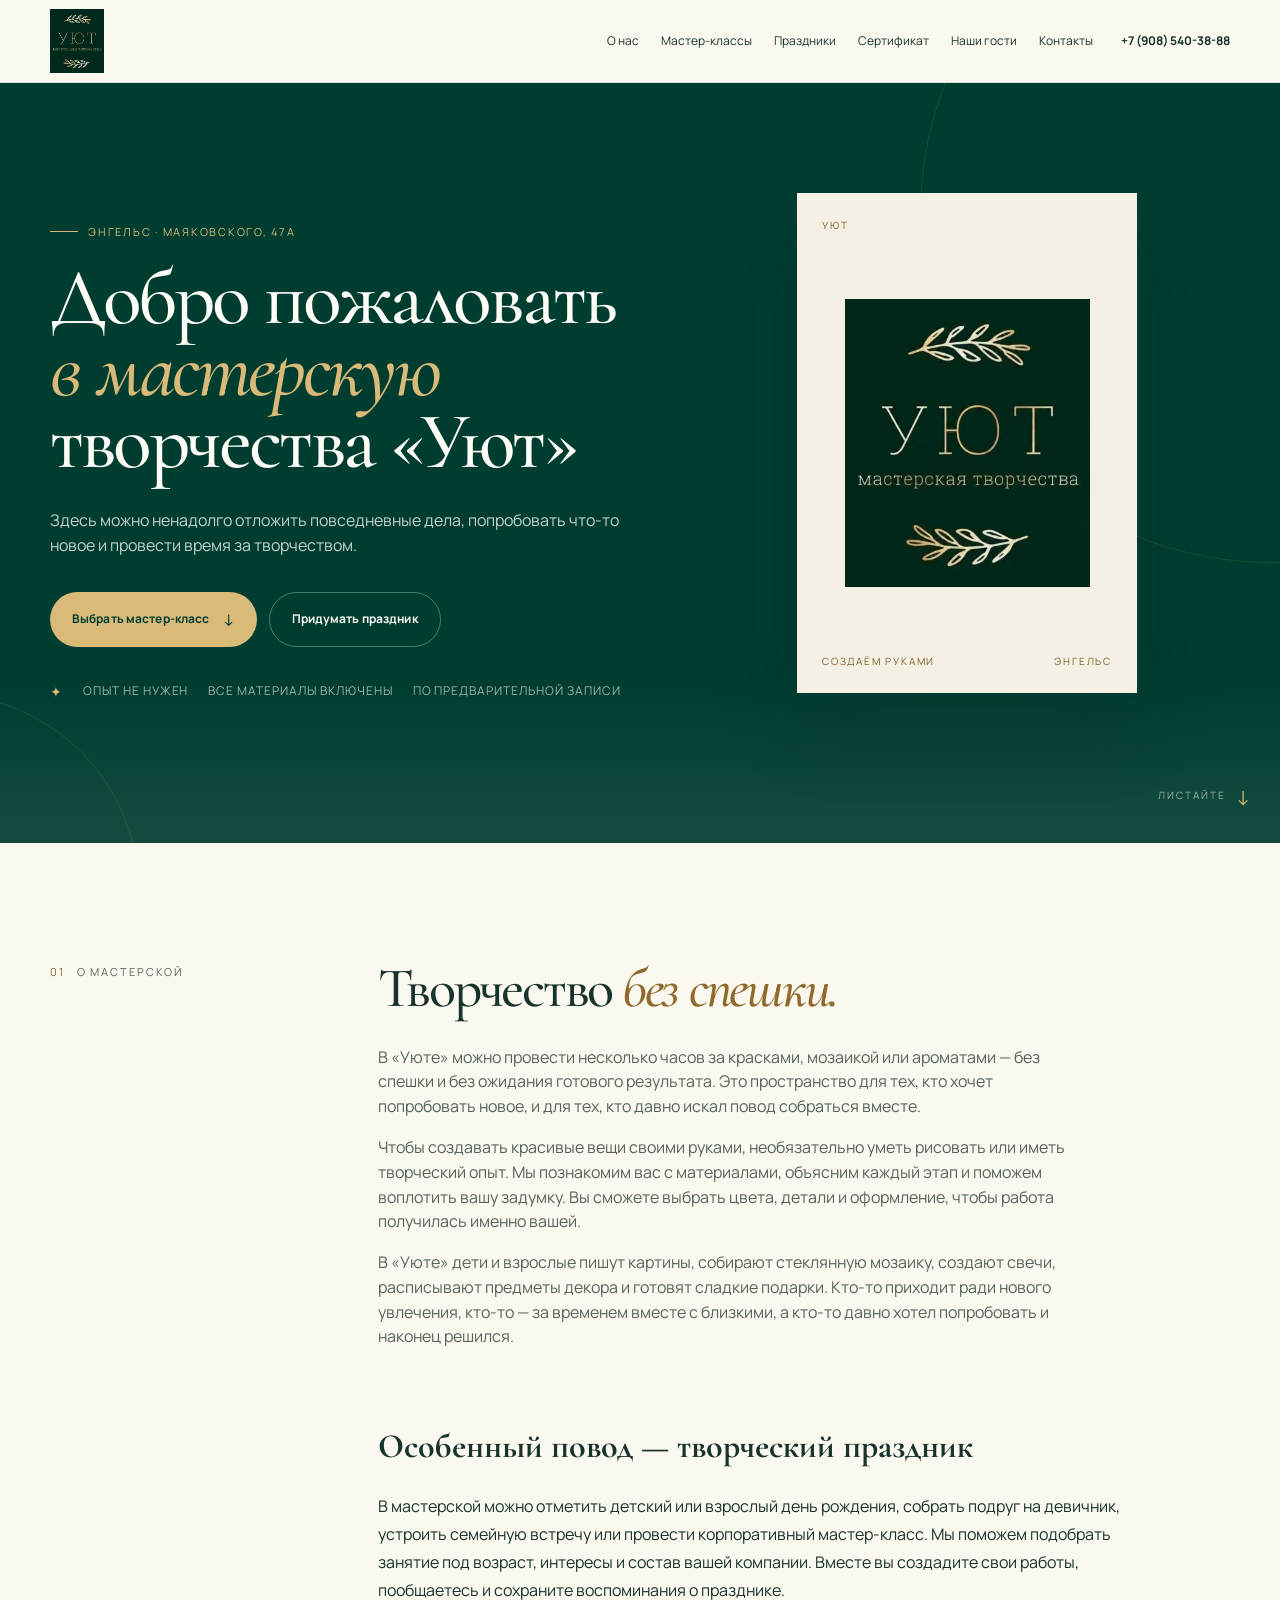
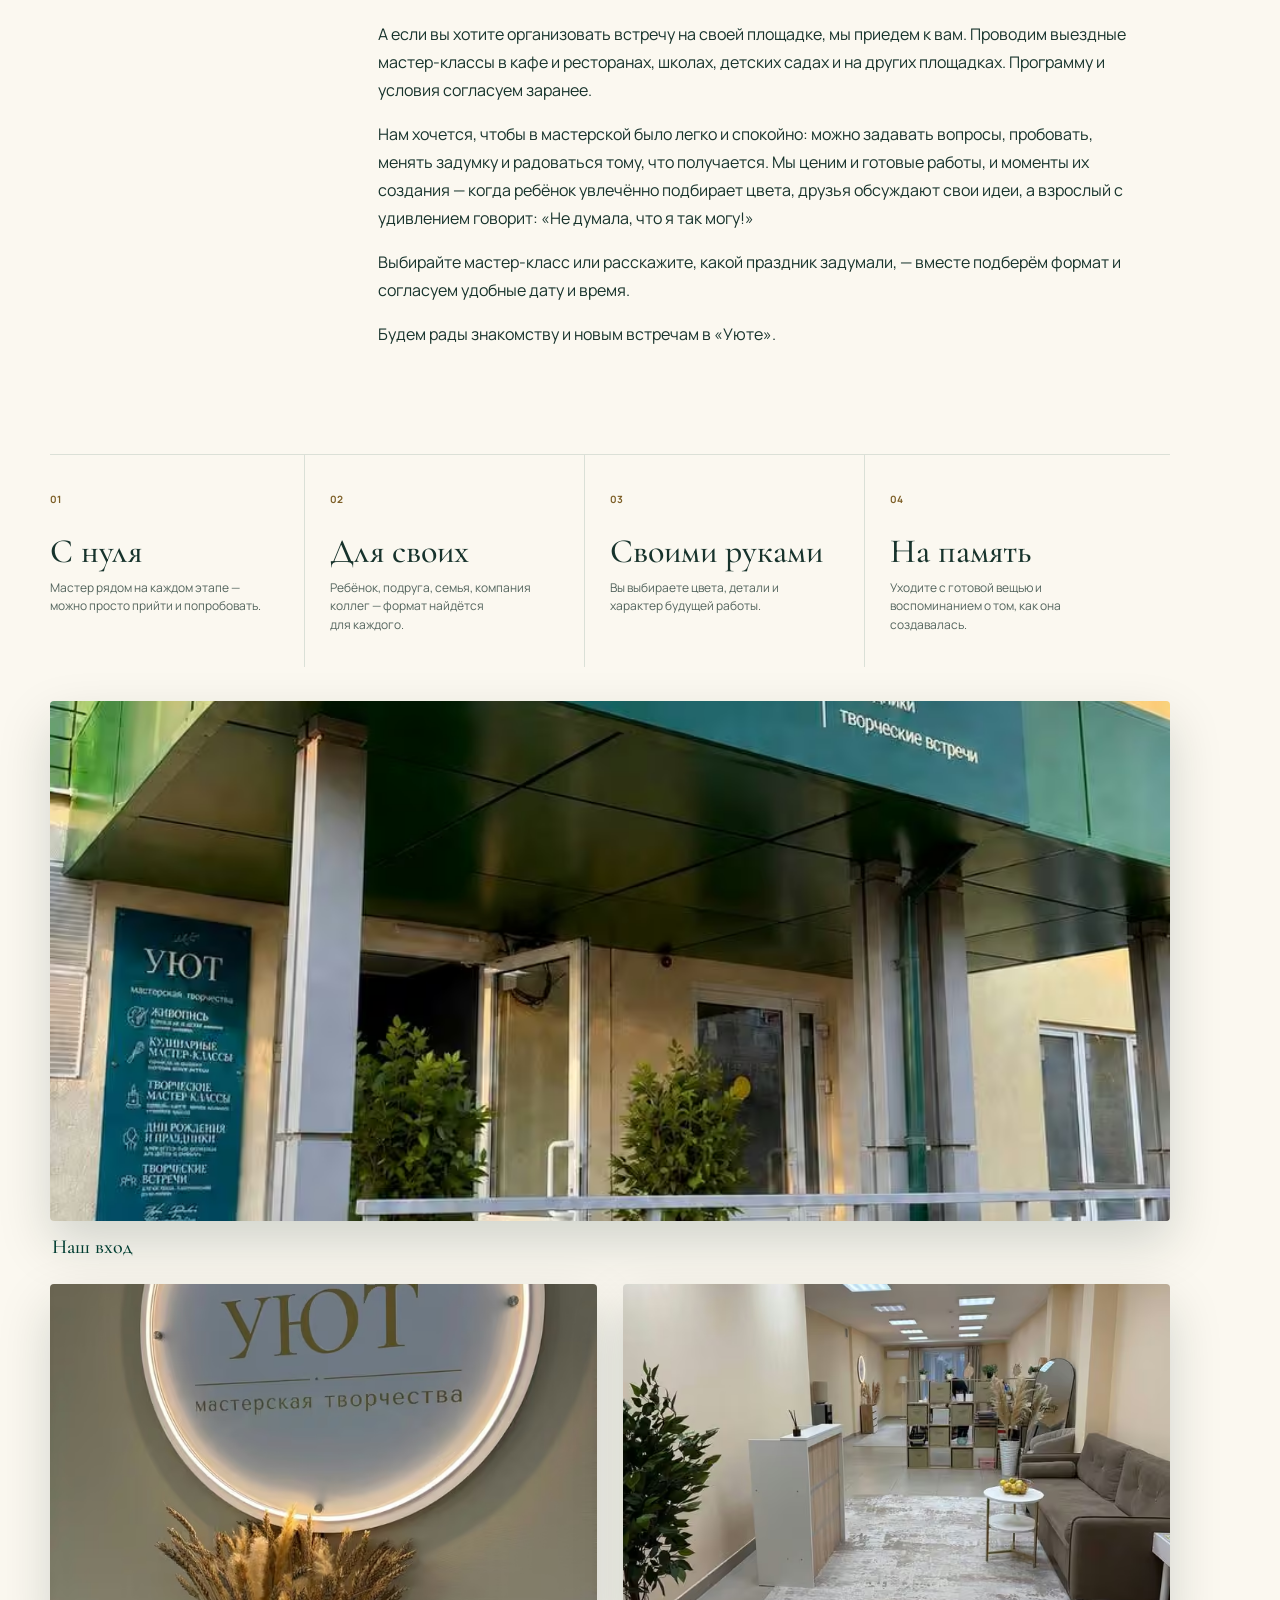
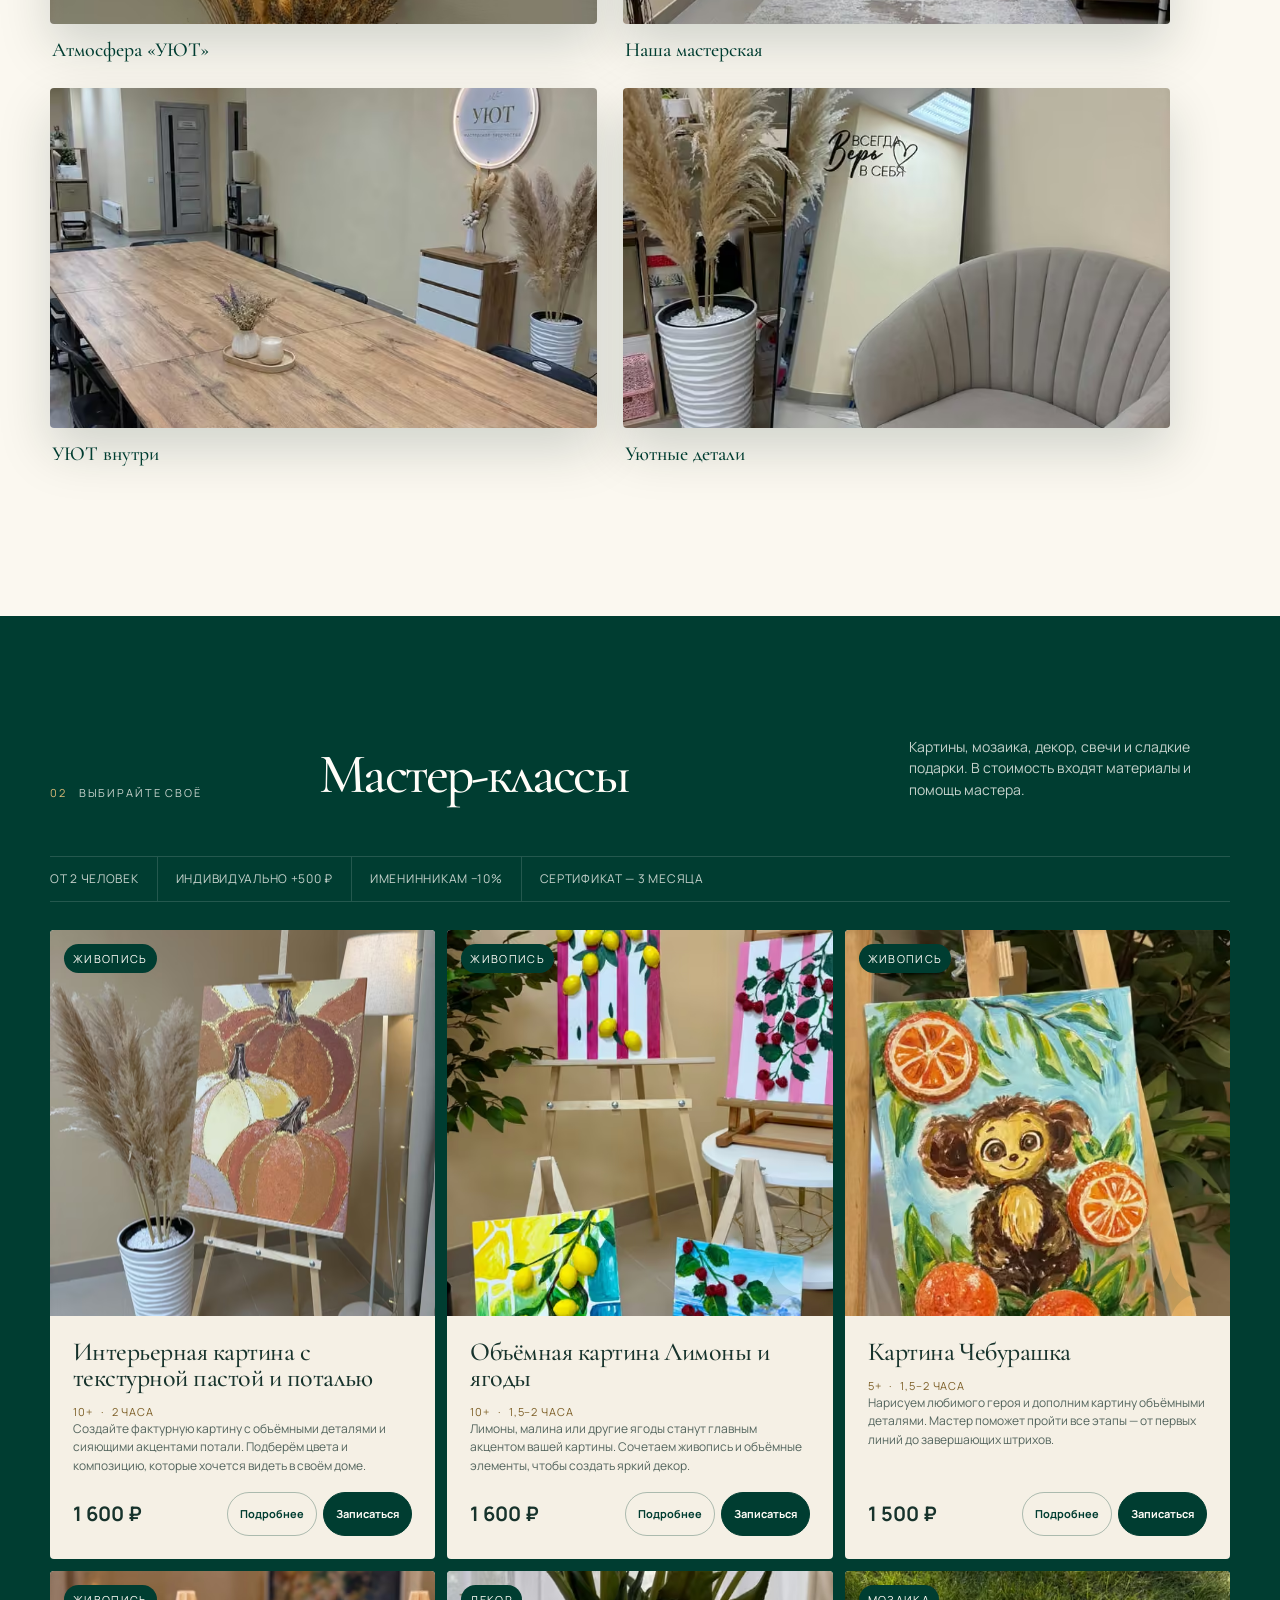
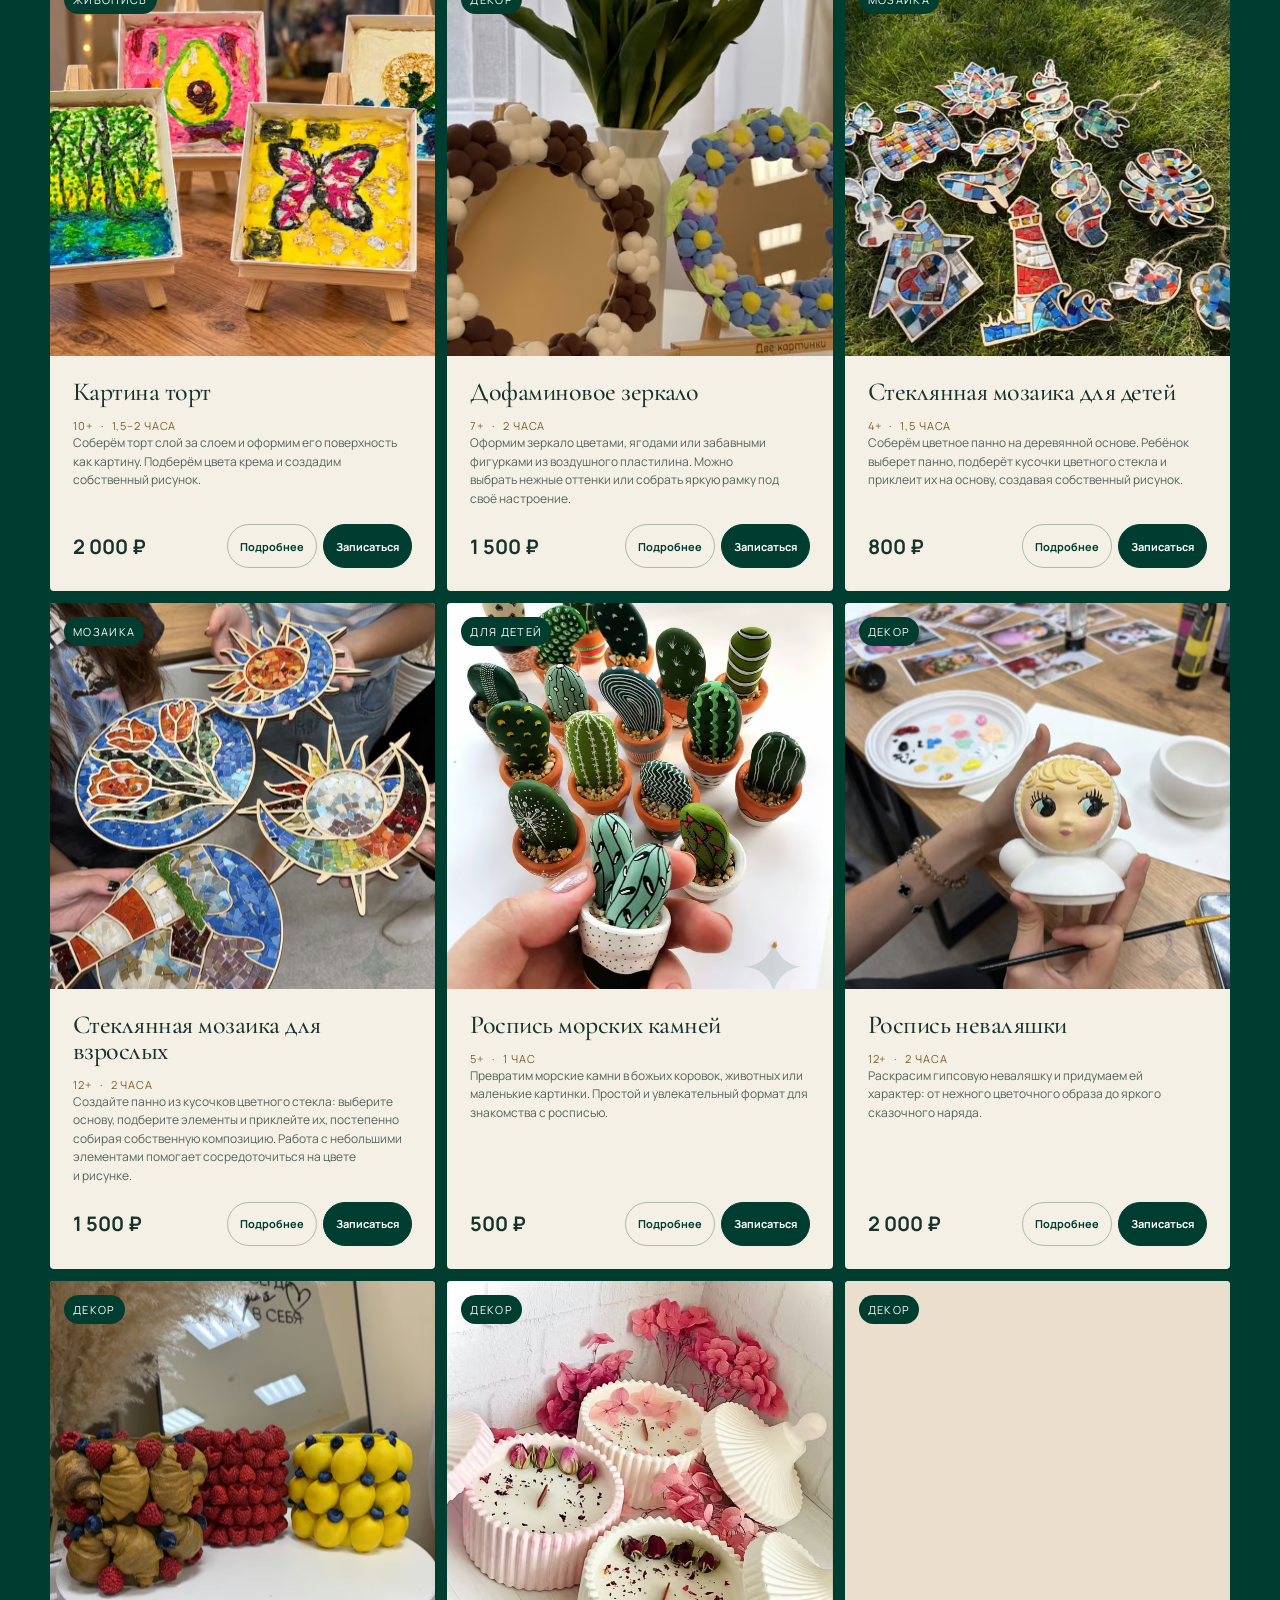
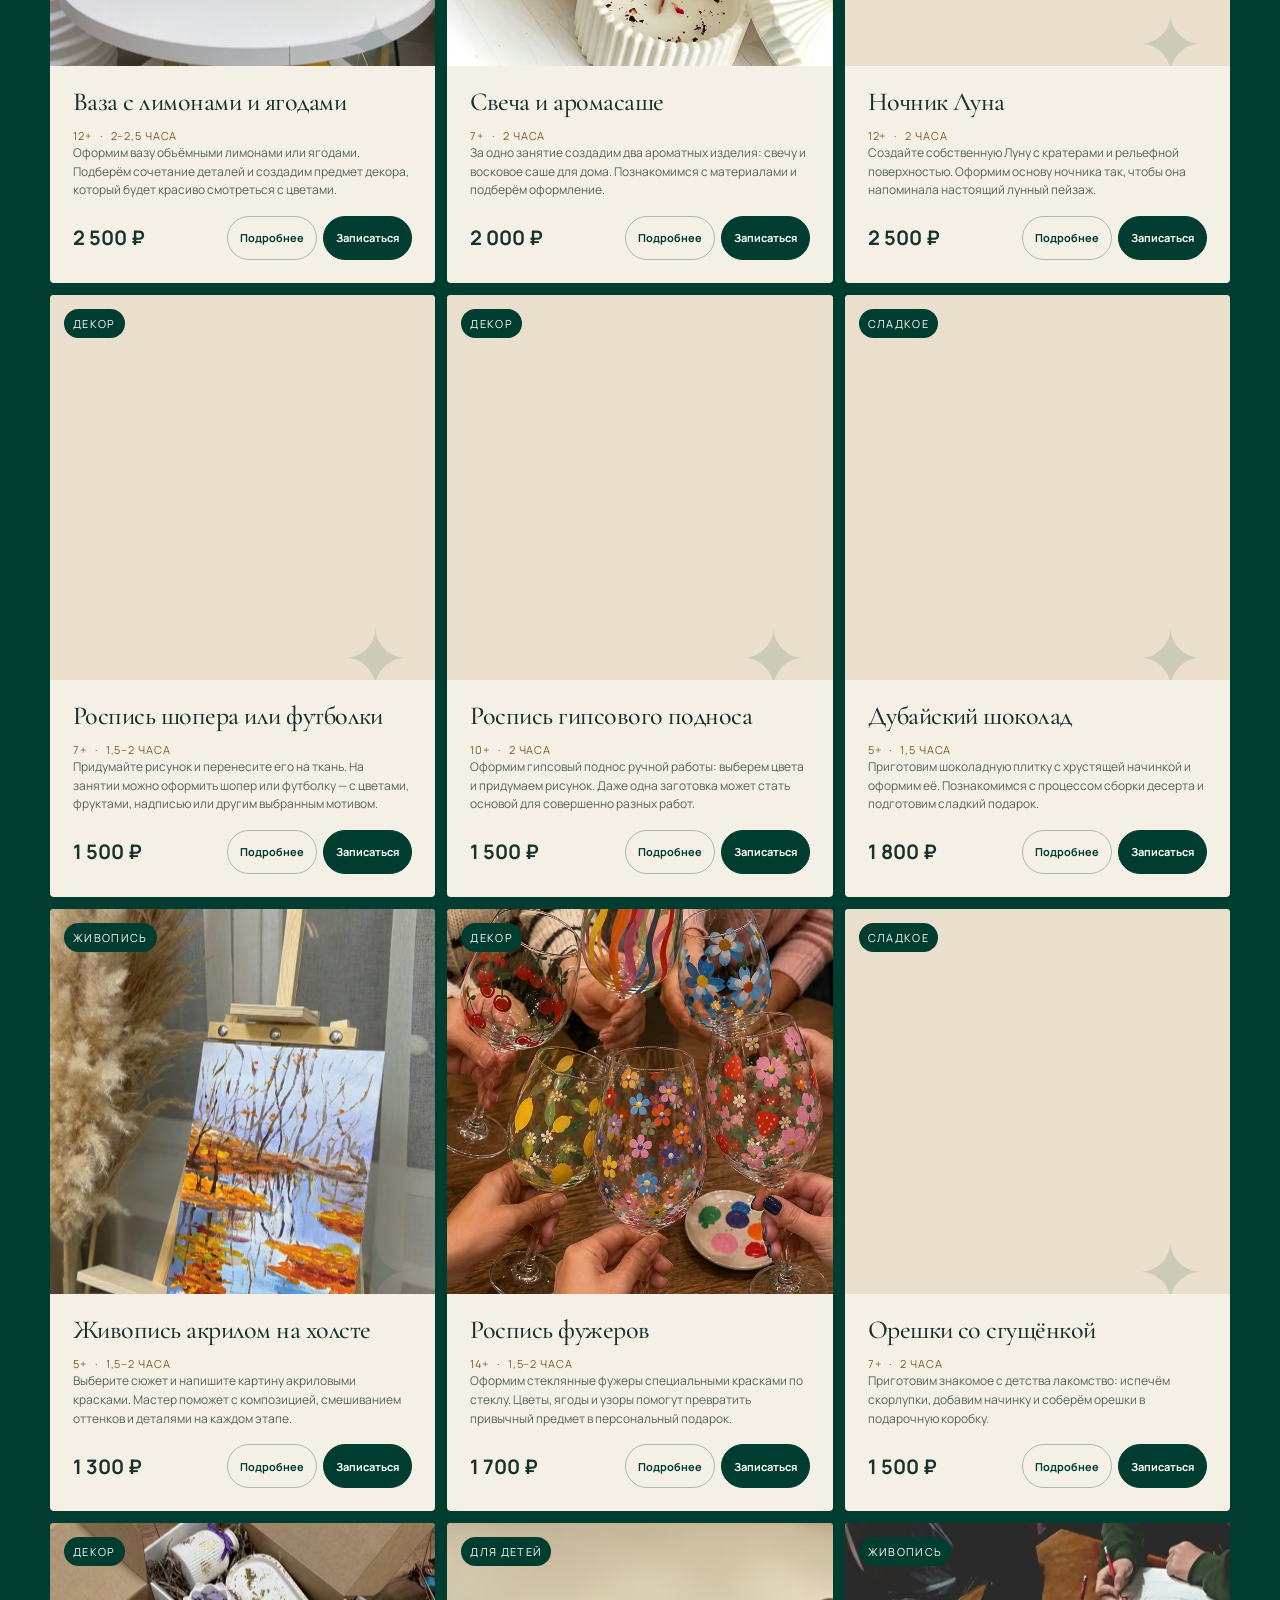
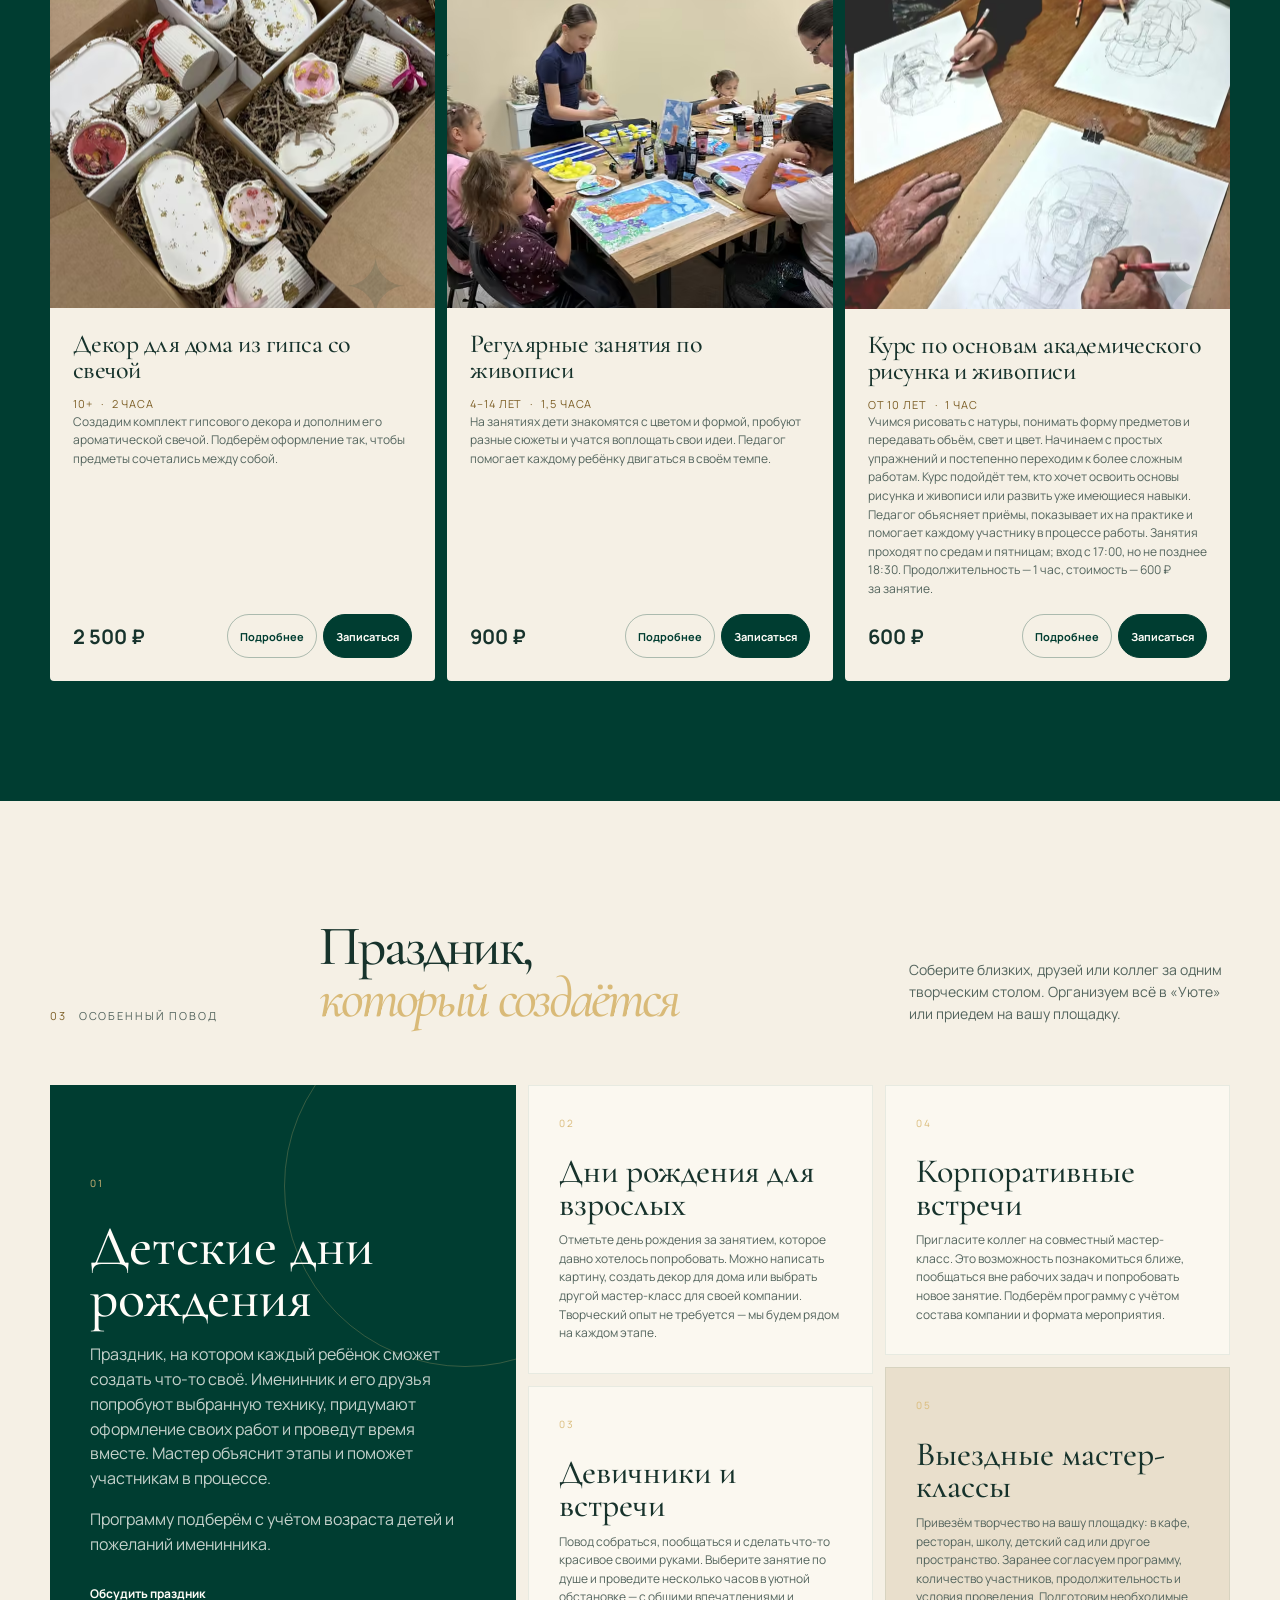
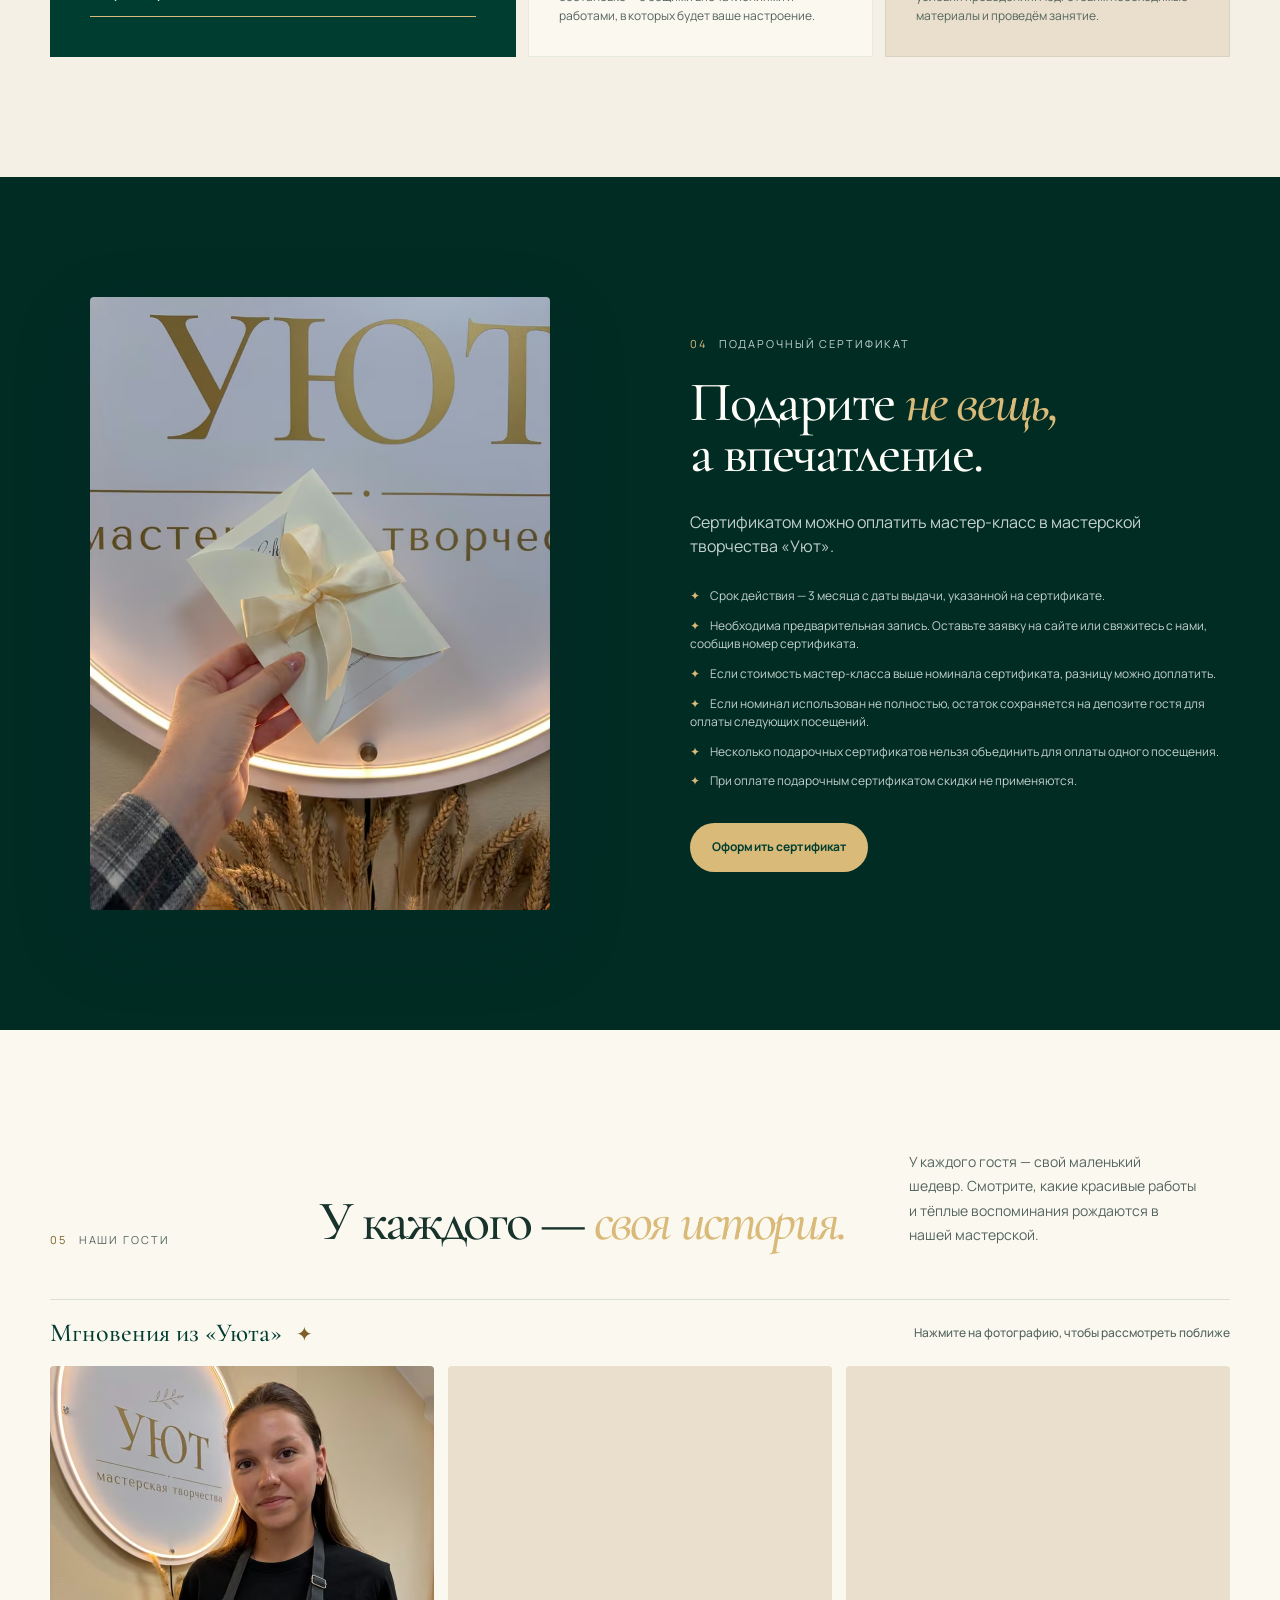
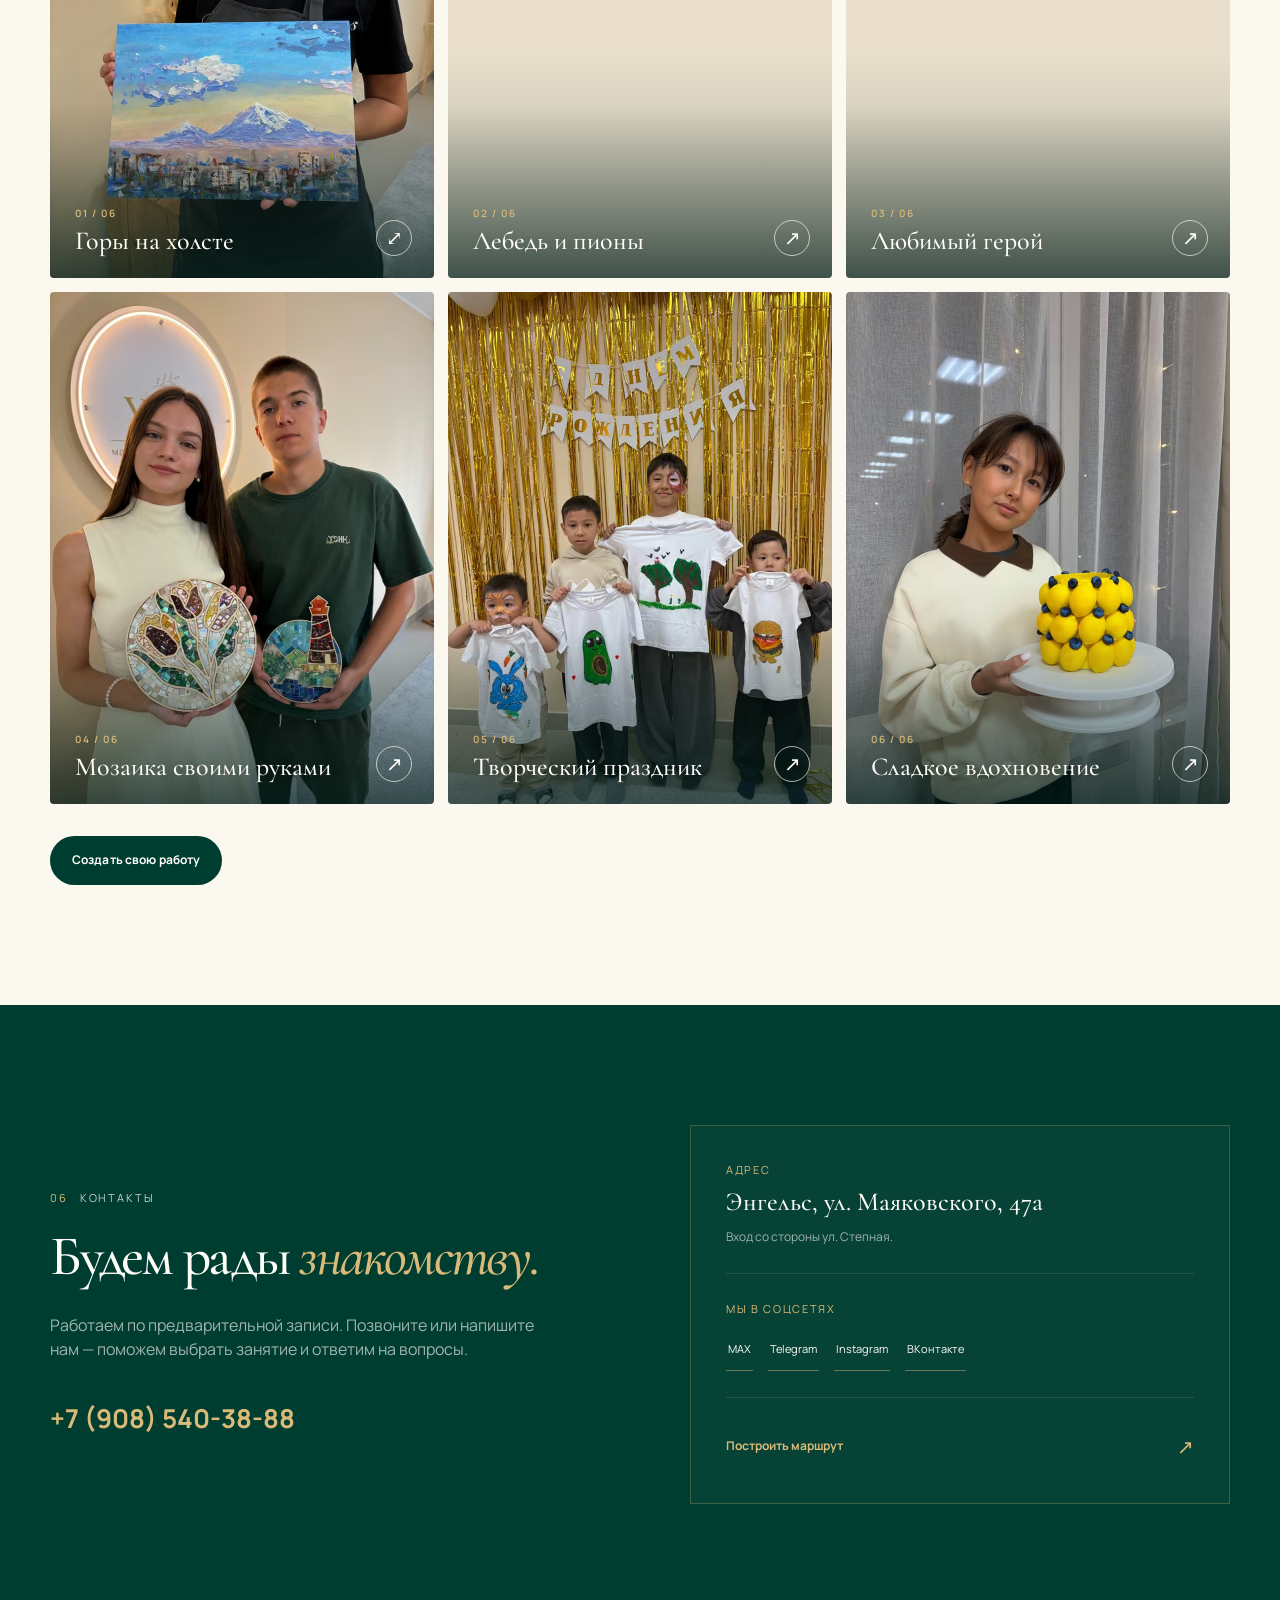
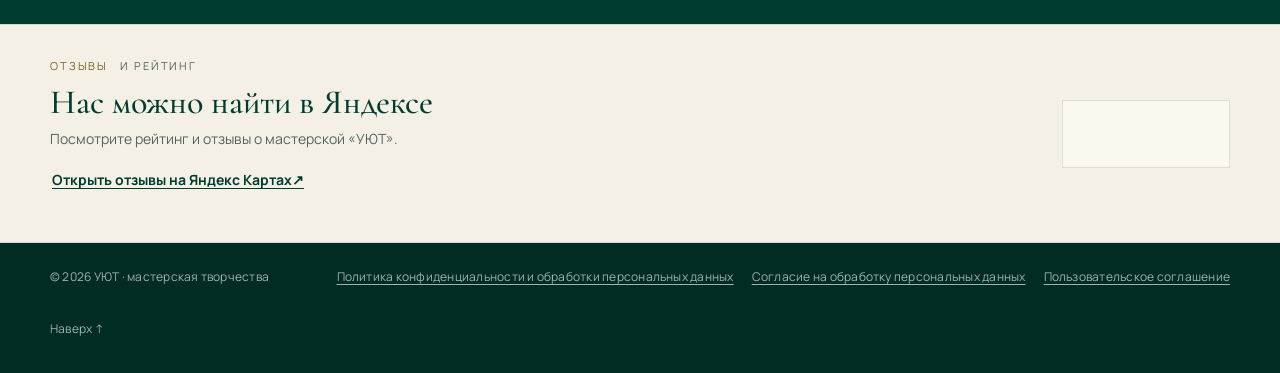
==== commit 9f92289c: "Документация, зачистка кода, мелкие UI баги" ====
--- a/index.html
+++ b/index.html
@@ -54,7 +54,7 @@
 <link crossorigin="" href="https://fonts.gstatic.com" rel="preconnect"/>
 <link href="https://fonts.googleapis.com/css2?family=Cormorant+Garamond:wght@400;500;600&amp;family=Manrope:wght@400;500;600;700&amp;display=swap" rel="stylesheet"/>
 <script>document.documentElement.classList.add('js');window.__uyutReady=false;window.__revealFallback=setTimeout(function(){if(!window.__uyutReady)document.documentElement.classList.add('reveal-fallback')},3000)</script>
-<link href="assets/css/styles.css?v=5" rel="stylesheet"/>
+<link href="assets/css/styles.css?v=7" rel="stylesheet"/>
 </head>
 <body>
 <a class="skip-link" href="#main">К содержанию</a>
@@ -123,32 +123,29 @@
 <div class="wrap">
 <div class="section-intro reveal"><div class="section-label light">02 <span>Выбирайте своё</span></div><h2>Мастер-классы</h2><p>Картины, мозаика, декор, свечи и сладкие подарки. В стоимость входят материалы и помощь мастера.</p></div>
 <div class="rules reveal"><span>от 2 человек</span><span>индивидуально +500 ₽</span><span>именинникам −10%</span><span>сертификат — 3 месяца</span></div>
-<div class="filter-row" id="filters" role="group" aria-label="Фильтр мастер-классов"><button class="active" data-filter="all" type="button" aria-pressed="true">Все</button><button data-filter="painting" type="button" aria-pressed="false">Живопись</button><button data-filter="decor" type="button" aria-pressed="false">Декор</button><button data-filter="mosaic" type="button" aria-pressed="false">Мозаика</button><button data-filter="food" type="button" aria-pressed="false">Сладкое</button><button data-filter="kids" type="button" aria-pressed="false">Для детей</button></div>
-<p class="filter-status" id="filterStatus" role="status" aria-live="polite">Показано 21 из 21</p>
 <div class="workshop-grid" id="cards"><!--@catalog:start-->
-<article class="work-card" data-category="painting"><div class="work-visual"><picture><!--@adapted assets/master-classes-jpeg/photo-15.jpg--><source type="image/avif" srcset="assets/img/classes/photo-15-770.avif 770w" sizes="(min-width:1051px) 385px, (min-width:701px) calc((100vw - 68px) / 2), calc(100vw - 28px)"/><img alt="Интерьерная картина с текстурной пастой и поталью" loading="lazy" src="assets/img/classes/photo-15-770.webp" srcset="assets/img/classes/photo-15-770.webp 770w" sizes="(min-width:1051px) 385px, (min-width:701px) calc((100vw - 68px) / 2), calc(100vw - 28px)" width="770" height="1027" decoding="async"/></picture><span class="work-tag">Живопись</span></div><div class="work-body"><h3>Интерьерная картина с текстурной пастой и поталью</h3><div class="meta"><span>10+</span><span aria-hidden="true">·</span><span>2 часа</span></div><p>Создайте фактурную картину с объёмными деталями и сияющими акцентами потали. Подберём цвета и композицию, которые хочется видеть в своём доме.</p><div class="work-bottom"><span class="price">1 600 ₽</span><div class="card-actions"><button type="button" class="mini-btn detail" data-i="0" aria-label="Подробнее: Интерьерная картина с текстурной пастой и поталью">Подробнее</button><button type="button" class="mini-btn primary book" data-i="0" aria-label="Записаться: Интерьерная картина с текстурной пастой и поталью">Записаться</button></div></div></div></article>
-<article class="work-card" data-category="painting"><div class="work-visual"><picture><!--@adapted assets/embedded/original-01.png--><source type="image/avif" srcset="assets/img/classes/original-01-753.avif 753w" sizes="(min-width:1051px) 385px, (min-width:701px) calc((100vw - 68px) / 2), calc(100vw - 28px)"/><img alt="Объёмная картина Лимоны и ягоды" loading="lazy" src="assets/img/classes/original-01-753.webp" srcset="assets/img/classes/original-01-753.webp 753w" sizes="(min-width:1051px) 385px, (min-width:701px) calc((100vw - 68px) / 2), calc(100vw - 28px)" width="753" height="563" decoding="async"/></picture><span class="work-tag">Живопись</span></div><div class="work-body"><h3>Объёмная картина Лимоны и ягоды</h3><div class="meta"><span>10+</span><span aria-hidden="true">·</span><span>1,5–2 часа</span></div><p>Лимоны, малина или другие ягоды станут главным акцентом вашей картины. Сочетаем живопись и объёмные элементы, чтобы создать яркий декор.</p><div class="work-bottom"><span class="price">1 600 ₽</span><div class="card-actions"><button type="button" class="mini-btn detail" data-i="1" aria-label="Подробнее: Объёмная картина Лимоны и ягоды">Подробнее</button><button type="button" class="mini-btn primary book" data-i="1" aria-label="Записаться: Объёмная картина Лимоны и ягоды">Записаться</button></div></div></div></article>
-<article class="work-card" data-category="painting kids"><div class="work-visual"><picture><!--@adapted assets/embedded/original-02.png--><source type="image/avif" srcset="assets/img/classes/original-02-753.avif 753w" sizes="(min-width:1051px) 385px, (min-width:701px) calc((100vw - 68px) / 2), calc(100vw - 28px)"/><img alt="Картина Чебурашка" loading="lazy" src="assets/img/classes/original-02-753.webp" srcset="assets/img/classes/original-02-753.webp 753w" sizes="(min-width:1051px) 385px, (min-width:701px) calc((100vw - 68px) / 2), calc(100vw - 28px)" width="753" height="563" decoding="async"/></picture><span class="work-tag">Живопись</span></div><div class="work-body"><h3>Картина Чебурашка</h3><div class="meta"><span>5+</span><span aria-hidden="true">·</span><span>1,5–2 часа</span></div><p>Нарисуем любимого героя и дополним картину объёмными деталями. Мастер поможет пройти все этапы — от первых линий до завершающих штрихов.</p><div class="work-bottom"><span class="price">1 500 ₽</span><div class="card-actions"><button type="button" class="mini-btn detail" data-i="2" aria-label="Подробнее: Картина Чебурашка">Подробнее</button><button type="button" class="mini-btn primary book" data-i="2" aria-label="Записаться: Картина Чебурашка">Записаться</button></div></div></div></article>
-<article class="work-card" data-category="painting"><div class="work-visual"><picture><!--@adapted assets/embedded/original-03.png--><source type="image/avif" srcset="assets/img/classes/original-03-753.avif 753w" sizes="(min-width:1051px) 385px, (min-width:701px) calc((100vw - 68px) / 2), calc(100vw - 28px)"/><img alt="Картина торт" loading="lazy" src="assets/img/classes/original-03-753.webp" srcset="assets/img/classes/original-03-753.webp 753w" sizes="(min-width:1051px) 385px, (min-width:701px) calc((100vw - 68px) / 2), calc(100vw - 28px)" width="753" height="563" decoding="async"/></picture><span class="work-tag">Живопись</span></div><div class="work-body"><h3>Картина торт</h3><div class="meta"><span>10+</span><span aria-hidden="true">·</span><span>1,5–2 часа</span></div><p>Соберём торт слой за слоем и оформим его поверхность как картину. Подберём цвета крема и создадим собственный рисунок.</p><div class="work-bottom"><span class="price">2 000 ₽</span><div class="card-actions"><button type="button" class="mini-btn detail" data-i="3" aria-label="Подробнее: Картина торт">Подробнее</button><button type="button" class="mini-btn primary book" data-i="3" aria-label="Записаться: Картина торт">Записаться</button></div></div></div></article>
-<article class="work-card" data-category="decor kids"><div class="work-visual"><picture><!--@adapted assets/embedded/original-04.png--><source type="image/avif" srcset="assets/img/classes/original-04-753.avif 753w" sizes="(min-width:1051px) 385px, (min-width:701px) calc((100vw - 68px) / 2), calc(100vw - 28px)"/><img alt="Дофаминовое зеркало" loading="lazy" src="assets/img/classes/original-04-753.webp" srcset="assets/img/classes/original-04-753.webp 753w" sizes="(min-width:1051px) 385px, (min-width:701px) calc((100vw - 68px) / 2), calc(100vw - 28px)" width="753" height="563" decoding="async"/></picture><span class="work-tag">Декор</span></div><div class="work-body"><h3>Дофаминовое зеркало</h3><div class="meta"><span>7+</span><span aria-hidden="true">·</span><span>2 часа</span></div><p>Оформим зеркало цветами, ягодами или забавными фигурками из воздушного пластилина. Можно выбрать нежные оттенки или собрать яркую рамку под своё настроение.</p><div class="work-bottom"><span class="price">1 500 ₽</span><div class="card-actions"><button type="button" class="mini-btn detail" data-i="4" aria-label="Подробнее: Дофаминовое зеркало">Подробнее</button><button type="button" class="mini-btn primary book" data-i="4" aria-label="Записаться: Дофаминовое зеркало">Записаться</button></div></div></div></article>
-<article class="work-card" data-category="mosaic kids"><div class="work-visual"><picture><!--@adapted assets/embedded/original-05.png--><source type="image/avif" srcset="assets/img/classes/original-05-753.avif 753w" sizes="(min-width:1051px) 385px, (min-width:701px) calc((100vw - 68px) / 2), calc(100vw - 28px)"/><img alt="Стеклянная мозаика для детей" loading="lazy" src="assets/img/classes/original-05-753.webp" srcset="assets/img/classes/original-05-753.webp 753w" sizes="(min-width:1051px) 385px, (min-width:701px) calc((100vw - 68px) / 2), calc(100vw - 28px)" width="753" height="563" decoding="async"/></picture><span class="work-tag">Мозаика</span></div><div class="work-body"><h3>Стеклянная мозаика для детей</h3><div class="meta"><span>4+</span><span aria-hidden="true">·</span><span>1,5 часа</span></div><p>Соберём цветное панно на деревянной основе. Ребёнок выберет панно, подберёт кусочки цветного стекла и приклеит их на основу, создавая собственный рисунок.</p><div class="work-bottom"><span class="price">800 ₽</span><div class="card-actions"><button type="button" class="mini-btn detail" data-i="5" aria-label="Подробнее: Стеклянная мозаика для детей">Подробнее</button><button type="button" class="mini-btn primary book" data-i="5" aria-label="Записаться: Стеклянная мозаика для детей">Записаться</button></div></div></div></article>
-<article class="work-card" data-category="mosaic"><div class="work-visual"><picture><!--@adapted assets/master-classes-jpeg/photo-11.jpg--><source type="image/avif" srcset="assets/img/classes/photo-11-770.avif 770w" sizes="(min-width:1051px) 385px, (min-width:701px) calc((100vw - 68px) / 2), calc(100vw - 28px)"/><img alt="Стеклянная мозаика для взрослых" loading="lazy" src="assets/img/classes/photo-11-770.webp" srcset="assets/img/classes/photo-11-770.webp 770w" sizes="(min-width:1051px) 385px, (min-width:701px) calc((100vw - 68px) / 2), calc(100vw - 28px)" width="770" height="1027" decoding="async"/></picture><span class="work-tag">Мозаика</span></div><div class="work-body"><h3>Стеклянная мозаика для взрослых</h3><div class="meta"><span>12+</span><span aria-hidden="true">·</span><span>2 часа</span></div><p>Создайте панно из кусочков цветного стекла: выберите основу, подберите элементы и приклейте их, постепенно собирая собственную композицию. Работа с небольшими элементами помогает сосредоточиться на цвете и рисунке.</p><div class="work-bottom"><span class="price">1 500 ₽</span><div class="card-actions"><button type="button" class="mini-btn detail" data-i="6" aria-label="Подробнее: Стеклянная мозаика для взрослых">Подробнее</button><button type="button" class="mini-btn primary book" data-i="6" aria-label="Записаться: Стеклянная мозаика для взрослых">Записаться</button></div></div></div></article>
-<article class="work-card" data-category="kids"><div class="work-visual"><picture><!--@adapted assets/master-classes-jpeg/photo-12.jpg--><source type="image/avif" srcset="assets/img/classes/photo-12-770.avif 770w" sizes="(min-width:1051px) 385px, (min-width:701px) calc((100vw - 68px) / 2), calc(100vw - 28px)"/><img alt="Роспись морских камней" loading="lazy" src="assets/img/classes/photo-12-770.webp" srcset="assets/img/classes/photo-12-770.webp 770w" sizes="(min-width:1051px) 385px, (min-width:701px) calc((100vw - 68px) / 2), calc(100vw - 28px)" width="770" height="770" decoding="async"/></picture><span class="work-tag">Для детей</span></div><div class="work-body"><h3>Роспись морских камней</h3><div class="meta"><span>5+</span><span aria-hidden="true">·</span><span>1 час</span></div><p>Превратим морские камни в божьих коровок, животных или маленькие картинки. Простой и увлекательный формат для знакомства с росписью.</p><div class="work-bottom"><span class="price">500 ₽</span><div class="card-actions"><button type="button" class="mini-btn detail" data-i="7" aria-label="Подробнее: Роспись морских камней">Подробнее</button><button type="button" class="mini-btn primary book" data-i="7" aria-label="Записаться: Роспись морских камней">Записаться</button></div></div></div></article>
-<article class="work-card" data-category="decor"><div class="work-visual"><picture><!--@adapted assets/master-classes-jpeg/photo-01.jpg--><source type="image/avif" srcset="assets/img/classes/photo-01-770.avif 770w" sizes="(min-width:1051px) 385px, (min-width:701px) calc((100vw - 68px) / 2), calc(100vw - 28px)"/><img alt="Роспись неваляшки" loading="lazy" src="assets/img/classes/photo-01-770.webp" srcset="assets/img/classes/photo-01-770.webp 770w" sizes="(min-width:1051px) 385px, (min-width:701px) calc((100vw - 68px) / 2), calc(100vw - 28px)" width="770" height="1027" decoding="async"/></picture><span class="work-tag">Декор</span></div><div class="work-body"><h3>Роспись неваляшки</h3><div class="meta"><span>12+</span><span aria-hidden="true">·</span><span>2 часа</span></div><p>Раскрасим гипсовую неваляшку и придумаем ей характер: от нежного цветочного образа до яркого сказочного наряда.</p><div class="work-bottom"><span class="price">2 000 ₽</span><div class="card-actions"><button type="button" class="mini-btn detail" data-i="8" aria-label="Подробнее: Роспись неваляшки">Подробнее</button><button type="button" class="mini-btn primary book" data-i="8" aria-label="Записаться: Роспись неваляшки">Записаться</button></div></div></div></article>
-<article class="work-card" data-category="decor"><div class="work-visual"><picture><!--@adapted assets/master-classes-jpeg/photo-04.jpg--><source type="image/avif" srcset="assets/img/classes/photo-04-770.avif 770w" sizes="(min-width:1051px) 385px, (min-width:701px) calc((100vw - 68px) / 2), calc(100vw - 28px)"/><img alt="Ваза с лимонами и ягодами" loading="lazy" src="assets/img/classes/photo-04-770.webp" srcset="assets/img/classes/photo-04-770.webp 770w" sizes="(min-width:1051px) 385px, (min-width:701px) calc((100vw - 68px) / 2), calc(100vw - 28px)" width="770" height="1027" decoding="async"/></picture><span class="work-tag">Декор</span></div><div class="work-body"><h3>Ваза с лимонами и ягодами</h3><div class="meta"><span>12+</span><span aria-hidden="true">·</span><span>2–2,5 часа</span></div><p>Оформим вазу объёмными лимонами или ягодами. Подберём сочетание деталей и создадим предмет декора, который будет красиво смотреться с цветами.</p><div class="work-bottom"><span class="price">2 500 ₽</span><div class="card-actions"><button type="button" class="mini-btn detail" data-i="9" aria-label="Подробнее: Ваза с лимонами и ягодами">Подробнее</button><button type="button" class="mini-btn primary book" data-i="9" aria-label="Записаться: Ваза с лимонами и ягодами">Записаться</button></div></div></div></article>
-<article class="work-card" data-category="decor kids"><div class="work-visual"><picture><!--@adapted assets/master-classes-jpeg/photo-03.jpg--><source type="image/avif" srcset="assets/img/classes/photo-03-770.avif 770w" sizes="(min-width:1051px) 385px, (min-width:701px) calc((100vw - 68px) / 2), calc(100vw - 28px)"/><img alt="Свеча и аромасаше" loading="lazy" src="assets/img/classes/photo-03-770.webp" srcset="assets/img/classes/photo-03-770.webp 770w" sizes="(min-width:1051px) 385px, (min-width:701px) calc((100vw - 68px) / 2), calc(100vw - 28px)" width="770" height="920" decoding="async"/></picture><span class="work-tag">Декор</span></div><div class="work-body"><h3>Свеча и аромасаше</h3><div class="meta"><span>7+</span><span aria-hidden="true">·</span><span>2 часа</span></div><p>За одно занятие создадим два ароматных изделия: свечу и восковое саше для дома. Познакомимся с материалами и подберём оформление.</p><div class="work-bottom"><span class="price">2 000 ₽</span><div class="card-actions"><button type="button" class="mini-btn detail" data-i="10" aria-label="Подробнее: Свеча и аромасаше">Подробнее</button><button type="button" class="mini-btn primary book" data-i="10" aria-label="Записаться: Свеча и аромасаше">Записаться</button></div></div></div></article>
-<article class="work-card" data-category="decor"><div class="work-visual"><picture><!--@adapted assets/master-classes-jpeg/photo-06.jpg--><source type="image/avif" srcset="assets/img/classes/photo-06-770.avif 770w" sizes="(min-width:1051px) 385px, (min-width:701px) calc((100vw - 68px) / 2), calc(100vw - 28px)"/><img alt="Ночник Луна" loading="lazy" src="assets/img/classes/photo-06-770.webp" srcset="assets/img/classes/photo-06-770.webp 770w" sizes="(min-width:1051px) 385px, (min-width:701px) calc((100vw - 68px) / 2), calc(100vw - 28px)" width="770" height="1027" decoding="async"/></picture><span class="work-tag">Декор</span></div><div class="work-body"><h3>Ночник Луна</h3><div class="meta"><span>12+</span><span aria-hidden="true">·</span><span>2 часа</span></div><p>Создайте собственную Луну с кратерами и рельефной поверхностью. Оформим основу ночника так, чтобы она напоминала настоящий лунный пейзаж.</p><div class="work-bottom"><span class="price">2 500 ₽</span><div class="card-actions"><button type="button" class="mini-btn detail" data-i="11" aria-label="Подробнее: Ночник Луна">Подробнее</button><button type="button" class="mini-btn primary book" data-i="11" aria-label="Записаться: Ночник Луна">Записаться</button></div></div></div></article>
-<article class="work-card" data-category="decor kids"><div class="work-visual"><picture><!--@adapted assets/master-classes-jpeg/photo-02.jpg--><source type="image/avif" srcset="assets/img/classes/photo-02-770.avif 770w" sizes="(min-width:1051px) 385px, (min-width:701px) calc((100vw - 68px) / 2), calc(100vw - 28px)"/><img alt="Роспись шопера или футболки" loading="lazy" src="assets/img/classes/photo-02-770.webp" srcset="assets/img/classes/photo-02-770.webp 770w" sizes="(min-width:1051px) 385px, (min-width:701px) calc((100vw - 68px) / 2), calc(100vw - 28px)" width="770" height="1027" decoding="async"/></picture><span class="work-tag">Декор</span></div><div class="work-body"><h3>Роспись шопера или футболки</h3><div class="meta"><span>7+</span><span aria-hidden="true">·</span><span>1,5–2 часа</span></div><p>Придумайте рисунок и перенесите его на ткань. На занятии можно оформить шопер или футболку — с цветами, фруктами, надписью или другим выбранным мотивом.</p><div class="work-bottom"><span class="price">1 500 ₽</span><div class="card-actions"><button type="button" class="mini-btn detail" data-i="12" aria-label="Подробнее: Роспись шопера или футболки">Подробнее</button><button type="button" class="mini-btn primary book" data-i="12" aria-label="Записаться: Роспись шопера или футболки">Записаться</button></div></div></div></article>
-<article class="work-card" data-category="decor"><div class="work-visual"><picture><!--@adapted assets/embedded/original-06.png--><source type="image/avif" srcset="assets/img/classes/original-06-753.avif 753w" sizes="(min-width:1051px) 385px, (min-width:701px) calc((100vw - 68px) / 2), calc(100vw - 28px)"/><img alt="Роспись гипсового подноса" loading="lazy" src="assets/img/classes/original-06-753.webp" srcset="assets/img/classes/original-06-753.webp 753w" sizes="(min-width:1051px) 385px, (min-width:701px) calc((100vw - 68px) / 2), calc(100vw - 28px)" width="753" height="563" decoding="async"/></picture><span class="work-tag">Декор</span></div><div class="work-body"><h3>Роспись гипсового подноса</h3><div class="meta"><span>10+</span><span aria-hidden="true">·</span><span>2 часа</span></div><p>Оформим гипсовый поднос ручной работы: выберем цвета и придумаем рисунок. Даже одна заготовка может стать основой для совершенно разных работ.</p><div class="work-bottom"><span class="price">1 500 ₽</span><div class="card-actions"><button type="button" class="mini-btn detail" data-i="13" aria-label="Подробнее: Роспись гипсового подноса">Подробнее</button><button type="button" class="mini-btn primary book" data-i="13" aria-label="Записаться: Роспись гипсового подноса">Записаться</button></div></div></div></article>
-<article class="work-card" data-category="food kids"><div class="work-visual"><picture><!--@adapted assets/master-classes-jpeg/photo-14.jpg--><source type="image/avif" srcset="assets/img/classes/photo-14-770.avif 770w" sizes="(min-width:1051px) 385px, (min-width:701px) calc((100vw - 68px) / 2), calc(100vw - 28px)"/><img alt="Дубайский шоколад" loading="lazy" src="assets/img/classes/photo-14-770.webp" srcset="assets/img/classes/photo-14-770.webp 770w" sizes="(min-width:1051px) 385px, (min-width:701px) calc((100vw - 68px) / 2), calc(100vw - 28px)" width="770" height="676" decoding="async"/></picture><span class="work-tag">Сладкое</span></div><div class="work-body"><h3>Дубайский шоколад</h3><div class="meta"><span>5+</span><span aria-hidden="true">·</span><span>1,5 часа</span></div><p>Приготовим шоколадную плитку с хрустящей начинкой и оформим её. Познакомимся с процессом сборки десерта и подготовим сладкий подарок.</p><div class="work-bottom"><span class="price">1 800 ₽</span><div class="card-actions"><button type="button" class="mini-btn detail" data-i="14" aria-label="Подробнее: Дубайский шоколад">Подробнее</button><button type="button" class="mini-btn primary book" data-i="14" aria-label="Записаться: Дубайский шоколад">Записаться</button></div></div></div></article>
-<article class="work-card" data-category="painting kids"><div class="work-visual"><picture><!--@adapted assets/master-classes-jpeg/photo-07.jpg--><source type="image/avif" srcset="assets/img/classes/photo-07-770.avif 770w" sizes="(min-width:1051px) 385px, (min-width:701px) calc((100vw - 68px) / 2), calc(100vw - 28px)"/><img alt="Живопись акрилом на холсте" loading="lazy" src="assets/img/classes/photo-07-770.webp" srcset="assets/img/classes/photo-07-770.webp 770w" sizes="(min-width:1051px) 385px, (min-width:701px) calc((100vw - 68px) / 2), calc(100vw - 28px)" width="770" height="1027" decoding="async"/></picture><span class="work-tag">Живопись</span></div><div class="work-body"><h3>Живопись акрилом на холсте</h3><div class="meta"><span>5+</span><span aria-hidden="true">·</span><span>1,5–2 часа</span></div><p>Выберите сюжет и напишите картину акриловыми красками. Мастер поможет с композицией, смешиванием оттенков и деталями на каждом этапе.</p><div class="work-bottom"><span class="price">1 300 ₽</span><div class="card-actions"><button type="button" class="mini-btn detail" data-i="15" aria-label="Подробнее: Живопись акрилом на холсте">Подробнее</button><button type="button" class="mini-btn primary book" data-i="15" aria-label="Записаться: Живопись акрилом на холсте">Записаться</button></div></div></div></article>
-<article class="work-card" data-category="decor"><div class="work-visual"><picture><!--@adapted assets/master-classes-jpeg/photo-08.jpg--><source type="image/avif" srcset="assets/img/classes/photo-08-770.avif 770w" sizes="(min-width:1051px) 385px, (min-width:701px) calc((100vw - 68px) / 2), calc(100vw - 28px)"/><img alt="Роспись фужеров" loading="lazy" src="assets/img/classes/photo-08-770.webp" srcset="assets/img/classes/photo-08-770.webp 770w" sizes="(min-width:1051px) 385px, (min-width:701px) calc((100vw - 68px) / 2), calc(100vw - 28px)" width="770" height="1368" decoding="async"/></picture><span class="work-tag">Декор</span></div><div class="work-body"><h3>Роспись фужеров</h3><div class="meta"><span>14+</span><span aria-hidden="true">·</span><span>1,5–2 часа</span></div><p>Оформим стеклянные фужеры специальными красками по стеклу. Цветы, ягоды и узоры помогут превратить привычный предмет в персональный подарок.</p><div class="work-bottom"><span class="price">1 700 ₽</span><div class="card-actions"><button type="button" class="mini-btn detail" data-i="16" aria-label="Подробнее: Роспись фужеров">Подробнее</button><button type="button" class="mini-btn primary book" data-i="16" aria-label="Записаться: Роспись фужеров">Записаться</button></div></div></div></article>
-<article class="work-card" data-category="food kids"><div class="work-visual"><picture><!--@adapted assets/master-classes-jpeg/photo-10.jpg--><source type="image/avif" srcset="assets/img/classes/photo-10-770.avif 770w" sizes="(min-width:1051px) 385px, (min-width:701px) calc((100vw - 68px) / 2), calc(100vw - 28px)"/><img alt="Орешки со сгущёнкой" loading="lazy" src="assets/img/classes/photo-10-770.webp" srcset="assets/img/classes/photo-10-770.webp 770w" sizes="(min-width:1051px) 385px, (min-width:701px) calc((100vw - 68px) / 2), calc(100vw - 28px)" width="770" height="1027" decoding="async"/></picture><span class="work-tag">Сладкое</span></div><div class="work-body"><h3>Орешки со сгущёнкой</h3><div class="meta"><span>7+</span><span aria-hidden="true">·</span><span>2 часа</span></div><p>Приготовим знакомое с детства лакомство: испечём скорлупки, добавим начинку и соберём орешки в подарочную коробку.</p><div class="work-bottom"><span class="price">1 500 ₽</span><div class="card-actions"><button type="button" class="mini-btn detail" data-i="17" aria-label="Подробнее: Орешки со сгущёнкой">Подробнее</button><button type="button" class="mini-btn primary book" data-i="17" aria-label="Записаться: Орешки со сгущёнкой">Записаться</button></div></div></div></article>
-<article class="work-card" data-category="decor"><div class="work-visual"><picture><!--@adapted assets/master-classes-jpeg/photo-05.jpg--><source type="image/avif" srcset="assets/img/classes/photo-05-770.avif 770w" sizes="(min-width:1051px) 385px, (min-width:701px) calc((100vw - 68px) / 2), calc(100vw - 28px)"/><img alt="Декор для дома из гипса со свечой" loading="lazy" src="assets/img/classes/photo-05-770.webp" srcset="assets/img/classes/photo-05-770.webp 770w" sizes="(min-width:1051px) 385px, (min-width:701px) calc((100vw - 68px) / 2), calc(100vw - 28px)" width="770" height="1027" decoding="async"/></picture><span class="work-tag">Декор</span></div><div class="work-body"><h3>Декор для дома из гипса со свечой</h3><div class="meta"><span>10+</span><span aria-hidden="true">·</span><span>2 часа</span></div><p>Создадим комплект гипсового декора и дополним его ароматической свечой. Подберём оформление так, чтобы предметы сочетались между собой.</p><div class="work-bottom"><span class="price">2 500 ₽</span><div class="card-actions"><button type="button" class="mini-btn detail" data-i="18" aria-label="Подробнее: Декор для дома из гипса со свечой">Подробнее</button><button type="button" class="mini-btn primary book" data-i="18" aria-label="Записаться: Декор для дома из гипса со свечой">Записаться</button></div></div></div></article>
-<article class="work-card" data-category="kids painting"><div class="work-visual"><picture><!--@adapted assets/master-classes-jpeg/photo-09.jpg--><source type="image/avif" srcset="assets/img/classes/photo-09-770.avif 770w" sizes="(min-width:1051px) 385px, (min-width:701px) calc((100vw - 68px) / 2), calc(100vw - 28px)"/><img alt="Регулярные занятия по живописи" loading="lazy" src="assets/img/classes/photo-09-770.webp" srcset="assets/img/classes/photo-09-770.webp 770w" sizes="(min-width:1051px) 385px, (min-width:701px) calc((100vw - 68px) / 2), calc(100vw - 28px)" width="770" height="578" decoding="async"/></picture><span class="work-tag">Для детей</span></div><div class="work-body"><h3>Регулярные занятия по живописи</h3><div class="meta"><span>4–14 лет</span><span aria-hidden="true">·</span><span>1,5 часа</span></div><p>На занятиях дети знакомятся с цветом и формой, пробуют разные сюжеты и учатся воплощать свои идеи. Педагог помогает каждому ребёнку двигаться в своём темпе.</p><div class="work-bottom"><span class="price">900 ₽</span><div class="card-actions"><button type="button" class="mini-btn detail" data-i="19" aria-label="Подробнее: Регулярные занятия по живописи">Подробнее</button><button type="button" class="mini-btn primary book" data-i="19" aria-label="Записаться: Регулярные занятия по живописи">Записаться</button></div></div></div></article>
-<article class="work-card" data-category="painting"><div class="work-visual"><picture><!--@adapted assets/master-classes-jpeg/photo-13.jpg--><source type="image/avif" srcset="assets/img/classes/photo-13-770.avif 770w" sizes="(min-width:1051px) 385px, (min-width:701px) calc((100vw - 68px) / 2), calc(100vw - 28px)"/><img alt="Курс по основам академического рисунка и живописи" loading="lazy" src="assets/img/classes/photo-13-770.webp" srcset="assets/img/classes/photo-13-770.webp 770w" sizes="(min-width:1051px) 385px, (min-width:701px) calc((100vw - 68px) / 2), calc(100vw - 28px)" width="770" height="1027" decoding="async"/></picture><span class="work-tag">Живопись</span></div><div class="work-body"><h3>Курс по основам академического рисунка и живописи</h3><div class="meta"><span>от 10 лет</span><span aria-hidden="true">·</span><span>1 час</span></div><p>Учимся рисовать с натуры, понимать форму предметов и передавать объём, свет и цвет. Начинаем с простых упражнений и постепенно переходим к более сложным работам. Курс подойдёт тем, кто хочет освоить основы рисунка и живописи или развить уже имеющиеся навыки. Педагог объясняет приёмы, показывает их на практике и помогает каждому участнику в процессе работы. Занятия проходят по средам и пятницам; вход с 17:00, но не позднее 18:30. Продолжительность — 1 час, стоимость — 600 ₽ за занятие.</p><div class="work-bottom"><span class="price">600 ₽</span><div class="card-actions"><button type="button" class="mini-btn detail" data-i="20" aria-label="Подробнее: Курс по основам академического рисунка и живописи">Подробнее</button><button type="button" class="mini-btn primary book" data-i="20" aria-label="Записаться: Курс по основам академического рисунка и живописи">Записаться</button></div></div></div></article>
+<article class="work-card"><div class="work-visual"><picture><!--@adapted assets/master-classes-jpeg/photo-15.jpg--><source type="image/avif" srcset="assets/img/classes/photo-15-770.avif 770w" sizes="(min-width:1051px) 385px, (min-width:701px) calc((100vw - 68px) / 2), calc(100vw - 28px)"/><img alt="Интерьерная картина с текстурной пастой и поталью" loading="lazy" src="assets/img/classes/photo-15-770.webp" srcset="assets/img/classes/photo-15-770.webp 770w" sizes="(min-width:1051px) 385px, (min-width:701px) calc((100vw - 68px) / 2), calc(100vw - 28px)" width="770" height="1027" decoding="async"/></picture><span class="work-tag">Живопись</span></div><div class="work-body"><h3>Интерьерная картина с текстурной пастой и поталью</h3><div class="meta"><span>10+</span><span aria-hidden="true">·</span><span>2 часа</span></div><p>Создайте фактурную картину с объёмными деталями и сияющими акцентами потали. Подберём цвета и композицию, которые хочется видеть в своём доме.</p><div class="work-bottom"><span class="price">1 600 ₽</span><div class="card-actions"><button type="button" class="mini-btn detail" data-i="0" aria-label="Подробнее: Интерьерная картина с текстурной пастой и поталью">Подробнее</button><button type="button" class="mini-btn primary book" data-i="0" aria-label="Записаться: Интерьерная картина с текстурной пастой и поталью">Записаться</button></div></div></div></article>
+<article class="work-card"><div class="work-visual"><picture><!--@adapted assets/embedded/original-01.png--><source type="image/avif" srcset="assets/img/classes/original-01-753.avif 753w" sizes="(min-width:1051px) 385px, (min-width:701px) calc((100vw - 68px) / 2), calc(100vw - 28px)"/><img alt="Объёмная картина Лимоны и ягоды" loading="lazy" src="assets/img/classes/original-01-753.webp" srcset="assets/img/classes/original-01-753.webp 753w" sizes="(min-width:1051px) 385px, (min-width:701px) calc((100vw - 68px) / 2), calc(100vw - 28px)" width="753" height="563" decoding="async"/></picture><span class="work-tag">Живопись</span></div><div class="work-body"><h3>Объёмная картина Лимоны и ягоды</h3><div class="meta"><span>10+</span><span aria-hidden="true">·</span><span>1,5–2 часа</span></div><p>Лимоны, малина или другие ягоды станут главным акцентом вашей картины. Сочетаем живопись и объёмные элементы, чтобы создать яркий декор.</p><div class="work-bottom"><span class="price">1 600 ₽</span><div class="card-actions"><button type="button" class="mini-btn detail" data-i="1" aria-label="Подробнее: Объёмная картина Лимоны и ягоды">Подробнее</button><button type="button" class="mini-btn primary book" data-i="1" aria-label="Записаться: Объёмная картина Лимоны и ягоды">Записаться</button></div></div></div></article>
+<article class="work-card"><div class="work-visual"><picture><!--@adapted assets/embedded/original-02.png--><source type="image/avif" srcset="assets/img/classes/original-02-753.avif 753w" sizes="(min-width:1051px) 385px, (min-width:701px) calc((100vw - 68px) / 2), calc(100vw - 28px)"/><img alt="Картина Чебурашка" loading="lazy" src="assets/img/classes/original-02-753.webp" srcset="assets/img/classes/original-02-753.webp 753w" sizes="(min-width:1051px) 385px, (min-width:701px) calc((100vw - 68px) / 2), calc(100vw - 28px)" width="753" height="563" decoding="async"/></picture><span class="work-tag">Живопись</span></div><div class="work-body"><h3>Картина Чебурашка</h3><div class="meta"><span>5+</span><span aria-hidden="true">·</span><span>1,5–2 часа</span></div><p>Нарисуем любимого героя и дополним картину объёмными деталями. Мастер поможет пройти все этапы — от первых линий до завершающих штрихов.</p><div class="work-bottom"><span class="price">1 500 ₽</span><div class="card-actions"><button type="button" class="mini-btn detail" data-i="2" aria-label="Подробнее: Картина Чебурашка">Подробнее</button><button type="button" class="mini-btn primary book" data-i="2" aria-label="Записаться: Картина Чебурашка">Записаться</button></div></div></div></article>
+<article class="work-card"><div class="work-visual"><picture><!--@adapted assets/embedded/original-03.png--><source type="image/avif" srcset="assets/img/classes/original-03-753.avif 753w" sizes="(min-width:1051px) 385px, (min-width:701px) calc((100vw - 68px) / 2), calc(100vw - 28px)"/><img alt="Картина торт" loading="lazy" src="assets/img/classes/original-03-753.webp" srcset="assets/img/classes/original-03-753.webp 753w" sizes="(min-width:1051px) 385px, (min-width:701px) calc((100vw - 68px) / 2), calc(100vw - 28px)" width="753" height="563" decoding="async"/></picture><span class="work-tag">Живопись</span></div><div class="work-body"><h3>Картина торт</h3><div class="meta"><span>10+</span><span aria-hidden="true">·</span><span>1,5–2 часа</span></div><p>Соберём торт слой за слоем и оформим его поверхность как картину. Подберём цвета крема и создадим собственный рисунок.</p><div class="work-bottom"><span class="price">2 000 ₽</span><div class="card-actions"><button type="button" class="mini-btn detail" data-i="3" aria-label="Подробнее: Картина торт">Подробнее</button><button type="button" class="mini-btn primary book" data-i="3" aria-label="Записаться: Картина торт">Записаться</button></div></div></div></article>
+<article class="work-card"><div class="work-visual"><picture><!--@adapted assets/embedded/original-04.png--><source type="image/avif" srcset="assets/img/classes/original-04-753.avif 753w" sizes="(min-width:1051px) 385px, (min-width:701px) calc((100vw - 68px) / 2), calc(100vw - 28px)"/><img alt="Дофаминовое зеркало" loading="lazy" src="assets/img/classes/original-04-753.webp" srcset="assets/img/classes/original-04-753.webp 753w" sizes="(min-width:1051px) 385px, (min-width:701px) calc((100vw - 68px) / 2), calc(100vw - 28px)" width="753" height="563" decoding="async"/></picture><span class="work-tag">Декор</span></div><div class="work-body"><h3>Дофаминовое зеркало</h3><div class="meta"><span>7+</span><span aria-hidden="true">·</span><span>2 часа</span></div><p>Оформим зеркало цветами, ягодами или забавными фигурками из воздушного пластилина. Можно выбрать нежные оттенки или собрать яркую рамку под своё настроение.</p><div class="work-bottom"><span class="price">1 500 ₽</span><div class="card-actions"><button type="button" class="mini-btn detail" data-i="4" aria-label="Подробнее: Дофаминовое зеркало">Подробнее</button><button type="button" class="mini-btn primary book" data-i="4" aria-label="Записаться: Дофаминовое зеркало">Записаться</button></div></div></div></article>
+<article class="work-card"><div class="work-visual"><picture><!--@adapted assets/embedded/original-05.png--><source type="image/avif" srcset="assets/img/classes/original-05-753.avif 753w" sizes="(min-width:1051px) 385px, (min-width:701px) calc((100vw - 68px) / 2), calc(100vw - 28px)"/><img alt="Стеклянная мозаика для детей" loading="lazy" src="assets/img/classes/original-05-753.webp" srcset="assets/img/classes/original-05-753.webp 753w" sizes="(min-width:1051px) 385px, (min-width:701px) calc((100vw - 68px) / 2), calc(100vw - 28px)" width="753" height="563" decoding="async"/></picture><span class="work-tag">Мозаика</span></div><div class="work-body"><h3>Стеклянная мозаика для детей</h3><div class="meta"><span>4+</span><span aria-hidden="true">·</span><span>1,5 часа</span></div><p>Соберём цветное панно на деревянной основе. Ребёнок выберет панно, подберёт кусочки цветного стекла и приклеит их на основу, создавая собственный рисунок.</p><div class="work-bottom"><span class="price">800 ₽</span><div class="card-actions"><button type="button" class="mini-btn detail" data-i="5" aria-label="Подробнее: Стеклянная мозаика для детей">Подробнее</button><button type="button" class="mini-btn primary book" data-i="5" aria-label="Записаться: Стеклянная мозаика для детей">Записаться</button></div></div></div></article>
+<article class="work-card"><div class="work-visual"><picture><!--@adapted assets/master-classes-jpeg/photo-11.jpg--><source type="image/avif" srcset="assets/img/classes/photo-11-770.avif 770w" sizes="(min-width:1051px) 385px, (min-width:701px) calc((100vw - 68px) / 2), calc(100vw - 28px)"/><img alt="Стеклянная мозаика для взрослых" loading="lazy" src="assets/img/classes/photo-11-770.webp" srcset="assets/img/classes/photo-11-770.webp 770w" sizes="(min-width:1051px) 385px, (min-width:701px) calc((100vw - 68px) / 2), calc(100vw - 28px)" width="770" height="1027" decoding="async"/></picture><span class="work-tag">Мозаика</span></div><div class="work-body"><h3>Стеклянная мозаика для взрослых</h3><div class="meta"><span>12+</span><span aria-hidden="true">·</span><span>2 часа</span></div><p>Создайте панно из кусочков цветного стекла: выберите основу, подберите элементы и приклейте их, постепенно собирая собственную композицию. Работа с небольшими элементами помогает сосредоточиться на цвете и рисунке.</p><div class="work-bottom"><span class="price">1 500 ₽</span><div class="card-actions"><button type="button" class="mini-btn detail" data-i="6" aria-label="Подробнее: Стеклянная мозаика для взрослых">Подробнее</button><button type="button" class="mini-btn primary book" data-i="6" aria-label="Записаться: Стеклянная мозаика для взрослых">Записаться</button></div></div></div></article>
+<article class="work-card"><div class="work-visual"><picture><!--@adapted assets/master-classes-jpeg/photo-12.jpg--><source type="image/avif" srcset="assets/img/classes/photo-12-770.avif 770w" sizes="(min-width:1051px) 385px, (min-width:701px) calc((100vw - 68px) / 2), calc(100vw - 28px)"/><img alt="Роспись морских камней" loading="lazy" src="assets/img/classes/photo-12-770.webp" srcset="assets/img/classes/photo-12-770.webp 770w" sizes="(min-width:1051px) 385px, (min-width:701px) calc((100vw - 68px) / 2), calc(100vw - 28px)" width="770" height="770" decoding="async"/></picture><span class="work-tag">Для детей</span></div><div class="work-body"><h3>Роспись морских камней</h3><div class="meta"><span>5+</span><span aria-hidden="true">·</span><span>1 час</span></div><p>Превратим морские камни в божьих коровок, животных или маленькие картинки. Простой и увлекательный формат для знакомства с росписью.</p><div class="work-bottom"><span class="price">500 ₽</span><div class="card-actions"><button type="button" class="mini-btn detail" data-i="7" aria-label="Подробнее: Роспись морских камней">Подробнее</button><button type="button" class="mini-btn primary book" data-i="7" aria-label="Записаться: Роспись морских камней">Записаться</button></div></div></div></article>
+<article class="work-card"><div class="work-visual"><picture><!--@adapted assets/master-classes-jpeg/photo-01.jpg--><source type="image/avif" srcset="assets/img/classes/photo-01-770.avif 770w" sizes="(min-width:1051px) 385px, (min-width:701px) calc((100vw - 68px) / 2), calc(100vw - 28px)"/><img alt="Роспись неваляшки" loading="lazy" src="assets/img/classes/photo-01-770.webp" srcset="assets/img/classes/photo-01-770.webp 770w" sizes="(min-width:1051px) 385px, (min-width:701px) calc((100vw - 68px) / 2), calc(100vw - 28px)" width="770" height="1027" decoding="async"/></picture><span class="work-tag">Декор</span></div><div class="work-body"><h3>Роспись неваляшки</h3><div class="meta"><span>12+</span><span aria-hidden="true">·</span><span>2 часа</span></div><p>Раскрасим гипсовую неваляшку и придумаем ей характер: от нежного цветочного образа до яркого сказочного наряда.</p><div class="work-bottom"><span class="price">2 000 ₽</span><div class="card-actions"><button type="button" class="mini-btn detail" data-i="8" aria-label="Подробнее: Роспись неваляшки">Подробнее</button><button type="button" class="mini-btn primary book" data-i="8" aria-label="Записаться: Роспись неваляшки">Записаться</button></div></div></div></article>
+<article class="work-card"><div class="work-visual"><picture><!--@adapted assets/master-classes-jpeg/photo-04.jpg--><source type="image/avif" srcset="assets/img/classes/photo-04-770.avif 770w" sizes="(min-width:1051px) 385px, (min-width:701px) calc((100vw - 68px) / 2), calc(100vw - 28px)"/><img alt="Ваза с лимонами и ягодами" loading="lazy" src="assets/img/classes/photo-04-770.webp" srcset="assets/img/classes/photo-04-770.webp 770w" sizes="(min-width:1051px) 385px, (min-width:701px) calc((100vw - 68px) / 2), calc(100vw - 28px)" width="770" height="1027" decoding="async"/></picture><span class="work-tag">Декор</span></div><div class="work-body"><h3>Ваза с лимонами и ягодами</h3><div class="meta"><span>12+</span><span aria-hidden="true">·</span><span>2–2,5 часа</span></div><p>Оформим вазу объёмными лимонами или ягодами. Подберём сочетание деталей и создадим предмет декора, который будет красиво смотреться с цветами.</p><div class="work-bottom"><span class="price">2 500 ₽</span><div class="card-actions"><button type="button" class="mini-btn detail" data-i="9" aria-label="Подробнее: Ваза с лимонами и ягодами">Подробнее</button><button type="button" class="mini-btn primary book" data-i="9" aria-label="Записаться: Ваза с лимонами и ягодами">Записаться</button></div></div></div></article>
+<article class="work-card"><div class="work-visual"><picture><!--@adapted assets/master-classes-jpeg/photo-03.jpg--><source type="image/avif" srcset="assets/img/classes/photo-03-770.avif 770w" sizes="(min-width:1051px) 385px, (min-width:701px) calc((100vw - 68px) / 2), calc(100vw - 28px)"/><img alt="Свеча и аромасаше" loading="lazy" src="assets/img/classes/photo-03-770.webp" srcset="assets/img/classes/photo-03-770.webp 770w" sizes="(min-width:1051px) 385px, (min-width:701px) calc((100vw - 68px) / 2), calc(100vw - 28px)" width="770" height="920" decoding="async"/></picture><span class="work-tag">Декор</span></div><div class="work-body"><h3>Свеча и аромасаше</h3><div class="meta"><span>7+</span><span aria-hidden="true">·</span><span>2 часа</span></div><p>За одно занятие создадим два ароматных изделия: свечу и восковое саше для дома. Познакомимся с материалами и подберём оформление.</p><div class="work-bottom"><span class="price">2 000 ₽</span><div class="card-actions"><button type="button" class="mini-btn detail" data-i="10" aria-label="Подробнее: Свеча и аромасаше">Подробнее</button><button type="button" class="mini-btn primary book" data-i="10" aria-label="Записаться: Свеча и аромасаше">Записаться</button></div></div></div></article>
+<article class="work-card"><div class="work-visual"><picture><!--@adapted assets/master-classes-jpeg/photo-06.jpg--><source type="image/avif" srcset="assets/img/classes/photo-06-770.avif 770w" sizes="(min-width:1051px) 385px, (min-width:701px) calc((100vw - 68px) / 2), calc(100vw - 28px)"/><img alt="Ночник Луна" loading="lazy" src="assets/img/classes/photo-06-770.webp" srcset="assets/img/classes/photo-06-770.webp 770w" sizes="(min-width:1051px) 385px, (min-width:701px) calc((100vw - 68px) / 2), calc(100vw - 28px)" width="770" height="1027" decoding="async"/></picture><span class="work-tag">Декор</span></div><div class="work-body"><h3>Ночник Луна</h3><div class="meta"><span>12+</span><span aria-hidden="true">·</span><span>2 часа</span></div><p>Создайте собственную Луну с кратерами и рельефной поверхностью. Оформим основу ночника так, чтобы она напоминала настоящий лунный пейзаж.</p><div class="work-bottom"><span class="price">2 500 ₽</span><div class="card-actions"><button type="button" class="mini-btn detail" data-i="11" aria-label="Подробнее: Ночник Луна">Подробнее</button><button type="button" class="mini-btn primary book" data-i="11" aria-label="Записаться: Ночник Луна">Записаться</button></div></div></div></article>
+<article class="work-card"><div class="work-visual"><picture><!--@adapted assets/master-classes-jpeg/photo-02.jpg--><source type="image/avif" srcset="assets/img/classes/photo-02-770.avif 770w" sizes="(min-width:1051px) 385px, (min-width:701px) calc((100vw - 68px) / 2), calc(100vw - 28px)"/><img alt="Роспись шопера или футболки" loading="lazy" src="assets/img/classes/photo-02-770.webp" srcset="assets/img/classes/photo-02-770.webp 770w" sizes="(min-width:1051px) 385px, (min-width:701px) calc((100vw - 68px) / 2), calc(100vw - 28px)" width="770" height="1027" decoding="async"/></picture><span class="work-tag">Декор</span></div><div class="work-body"><h3>Роспись шопера или футболки</h3><div class="meta"><span>7+</span><span aria-hidden="true">·</span><span>1,5–2 часа</span></div><p>Придумайте рисунок и перенесите его на ткань. На занятии можно оформить шопер или футболку — с цветами, фруктами, надписью или другим выбранным мотивом.</p><div class="work-bottom"><span class="price">1 500 ₽</span><div class="card-actions"><button type="button" class="mini-btn detail" data-i="12" aria-label="Подробнее: Роспись шопера или футболки">Подробнее</button><button type="button" class="mini-btn primary book" data-i="12" aria-label="Записаться: Роспись шопера или футболки">Записаться</button></div></div></div></article>
+<article class="work-card"><div class="work-visual"><picture><!--@adapted assets/embedded/original-06.png--><source type="image/avif" srcset="assets/img/classes/original-06-753.avif 753w" sizes="(min-width:1051px) 385px, (min-width:701px) calc((100vw - 68px) / 2), calc(100vw - 28px)"/><img alt="Роспись гипсового подноса" loading="lazy" src="assets/img/classes/original-06-753.webp" srcset="assets/img/classes/original-06-753.webp 753w" sizes="(min-width:1051px) 385px, (min-width:701px) calc((100vw - 68px) / 2), calc(100vw - 28px)" width="753" height="563" decoding="async"/></picture><span class="work-tag">Декор</span></div><div class="work-body"><h3>Роспись гипсового подноса</h3><div class="meta"><span>10+</span><span aria-hidden="true">·</span><span>2 часа</span></div><p>Оформим гипсовый поднос ручной работы: выберем цвета и придумаем рисунок. Даже одна заготовка может стать основой для совершенно разных работ.</p><div class="work-bottom"><span class="price">1 500 ₽</span><div class="card-actions"><button type="button" class="mini-btn detail" data-i="13" aria-label="Подробнее: Роспись гипсового подноса">Подробнее</button><button type="button" class="mini-btn primary book" data-i="13" aria-label="Записаться: Роспись гипсового подноса">Записаться</button></div></div></div></article>
+<article class="work-card"><div class="work-visual"><picture><!--@adapted assets/master-classes-jpeg/photo-14.jpg--><source type="image/avif" srcset="assets/img/classes/photo-14-770.avif 770w" sizes="(min-width:1051px) 385px, (min-width:701px) calc((100vw - 68px) / 2), calc(100vw - 28px)"/><img alt="Дубайский шоколад" loading="lazy" src="assets/img/classes/photo-14-770.webp" srcset="assets/img/classes/photo-14-770.webp 770w" sizes="(min-width:1051px) 385px, (min-width:701px) calc((100vw - 68px) / 2), calc(100vw - 28px)" width="770" height="676" decoding="async"/></picture><span class="work-tag">Сладкое</span></div><div class="work-body"><h3>Дубайский шоколад</h3><div class="meta"><span>5+</span><span aria-hidden="true">·</span><span>1,5 часа</span></div><p>Приготовим шоколадную плитку с хрустящей начинкой и оформим её. Познакомимся с процессом сборки десерта и подготовим сладкий подарок.</p><div class="work-bottom"><span class="price">1 800 ₽</span><div class="card-actions"><button type="button" class="mini-btn detail" data-i="14" aria-label="Подробнее: Дубайский шоколад">Подробнее</button><button type="button" class="mini-btn primary book" data-i="14" aria-label="Записаться: Дубайский шоколад">Записаться</button></div></div></div></article>
+<article class="work-card"><div class="work-visual"><picture><!--@adapted assets/master-classes-jpeg/photo-07.jpg--><source type="image/avif" srcset="assets/img/classes/photo-07-770.avif 770w" sizes="(min-width:1051px) 385px, (min-width:701px) calc((100vw - 68px) / 2), calc(100vw - 28px)"/><img alt="Живопись акрилом на холсте" loading="lazy" src="assets/img/classes/photo-07-770.webp" srcset="assets/img/classes/photo-07-770.webp 770w" sizes="(min-width:1051px) 385px, (min-width:701px) calc((100vw - 68px) / 2), calc(100vw - 28px)" width="770" height="1027" decoding="async"/></picture><span class="work-tag">Живопись</span></div><div class="work-body"><h3>Живопись акрилом на холсте</h3><div class="meta"><span>5+</span><span aria-hidden="true">·</span><span>1,5–2 часа</span></div><p>Выберите сюжет и напишите картину акриловыми красками. Мастер поможет с композицией, смешиванием оттенков и деталями на каждом этапе.</p><div class="work-bottom"><span class="price">1 300 ₽</span><div class="card-actions"><button type="button" class="mini-btn detail" data-i="15" aria-label="Подробнее: Живопись акрилом на холсте">Подробнее</button><button type="button" class="mini-btn primary book" data-i="15" aria-label="Записаться: Живопись акрилом на холсте">Записаться</button></div></div></div></article>
+<article class="work-card"><div class="work-visual"><picture><!--@adapted assets/master-classes-jpeg/photo-08.jpg--><source type="image/avif" srcset="assets/img/classes/photo-08-770.avif 770w" sizes="(min-width:1051px) 385px, (min-width:701px) calc((100vw - 68px) / 2), calc(100vw - 28px)"/><img alt="Роспись фужеров" loading="lazy" src="assets/img/classes/photo-08-770.webp" srcset="assets/img/classes/photo-08-770.webp 770w" sizes="(min-width:1051px) 385px, (min-width:701px) calc((100vw - 68px) / 2), calc(100vw - 28px)" width="770" height="1368" decoding="async"/></picture><span class="work-tag">Декор</span></div><div class="work-body"><h3>Роспись фужеров</h3><div class="meta"><span>14+</span><span aria-hidden="true">·</span><span>1,5–2 часа</span></div><p>Оформим стеклянные фужеры специальными красками по стеклу. Цветы, ягоды и узоры помогут превратить привычный предмет в персональный подарок.</p><div class="work-bottom"><span class="price">1 700 ₽</span><div class="card-actions"><button type="button" class="mini-btn detail" data-i="16" aria-label="Подробнее: Роспись фужеров">Подробнее</button><button type="button" class="mini-btn primary book" data-i="16" aria-label="Записаться: Роспись фужеров">Записаться</button></div></div></div></article>
+<article class="work-card"><div class="work-visual"><picture><!--@adapted assets/master-classes-jpeg/photo-10.jpg--><source type="image/avif" srcset="assets/img/classes/photo-10-770.avif 770w" sizes="(min-width:1051px) 385px, (min-width:701px) calc((100vw - 68px) / 2), calc(100vw - 28px)"/><img alt="Орешки со сгущёнкой" loading="lazy" src="assets/img/classes/photo-10-770.webp" srcset="assets/img/classes/photo-10-770.webp 770w" sizes="(min-width:1051px) 385px, (min-width:701px) calc((100vw - 68px) / 2), calc(100vw - 28px)" width="770" height="1027" decoding="async"/></picture><span class="work-tag">Сладкое</span></div><div class="work-body"><h3>Орешки со сгущёнкой</h3><div class="meta"><span>7+</span><span aria-hidden="true">·</span><span>2 часа</span></div><p>Приготовим знакомое с детства лакомство: испечём скорлупки, добавим начинку и соберём орешки в подарочную коробку.</p><div class="work-bottom"><span class="price">1 500 ₽</span><div class="card-actions"><button type="button" class="mini-btn detail" data-i="17" aria-label="Подробнее: Орешки со сгущёнкой">Подробнее</button><button type="button" class="mini-btn primary book" data-i="17" aria-label="Записаться: Орешки со сгущёнкой">Записаться</button></div></div></div></article>
+<article class="work-card"><div class="work-visual"><picture><!--@adapted assets/master-classes-jpeg/photo-05.jpg--><source type="image/avif" srcset="assets/img/classes/photo-05-770.avif 770w" sizes="(min-width:1051px) 385px, (min-width:701px) calc((100vw - 68px) / 2), calc(100vw - 28px)"/><img alt="Декор для дома из гипса со свечой" loading="lazy" src="assets/img/classes/photo-05-770.webp" srcset="assets/img/classes/photo-05-770.webp 770w" sizes="(min-width:1051px) 385px, (min-width:701px) calc((100vw - 68px) / 2), calc(100vw - 28px)" width="770" height="1027" decoding="async"/></picture><span class="work-tag">Декор</span></div><div class="work-body"><h3>Декор для дома из гипса со свечой</h3><div class="meta"><span>10+</span><span aria-hidden="true">·</span><span>2 часа</span></div><p>Создадим комплект гипсового декора и дополним его ароматической свечой. Подберём оформление так, чтобы предметы сочетались между собой.</p><div class="work-bottom"><span class="price">2 500 ₽</span><div class="card-actions"><button type="button" class="mini-btn detail" data-i="18" aria-label="Подробнее: Декор для дома из гипса со свечой">Подробнее</button><button type="button" class="mini-btn primary book" data-i="18" aria-label="Записаться: Декор для дома из гипса со свечой">Записаться</button></div></div></div></article>
+<article class="work-card"><div class="work-visual"><picture><!--@adapted assets/master-classes-jpeg/photo-09.jpg--><source type="image/avif" srcset="assets/img/classes/photo-09-770.avif 770w" sizes="(min-width:1051px) 385px, (min-width:701px) calc((100vw - 68px) / 2), calc(100vw - 28px)"/><img alt="Регулярные занятия по живописи" loading="lazy" src="assets/img/classes/photo-09-770.webp" srcset="assets/img/classes/photo-09-770.webp 770w" sizes="(min-width:1051px) 385px, (min-width:701px) calc((100vw - 68px) / 2), calc(100vw - 28px)" width="770" height="578" decoding="async"/></picture><span class="work-tag">Для детей</span></div><div class="work-body"><h3>Регулярные занятия по живописи</h3><div class="meta"><span>4–14 лет</span><span aria-hidden="true">·</span><span>1,5 часа</span></div><p>На занятиях дети знакомятся с цветом и формой, пробуют разные сюжеты и учатся воплощать свои идеи. Педагог помогает каждому ребёнку двигаться в своём темпе.</p><div class="work-bottom"><span class="price">900 ₽</span><div class="card-actions"><button type="button" class="mini-btn detail" data-i="19" aria-label="Подробнее: Регулярные занятия по живописи">Подробнее</button><button type="button" class="mini-btn primary book" data-i="19" aria-label="Записаться: Регулярные занятия по живописи">Записаться</button></div></div></div></article>
+<article class="work-card"><div class="work-visual"><picture><!--@adapted assets/master-classes-jpeg/photo-13.jpg--><source type="image/avif" srcset="assets/img/classes/photo-13-770.avif 770w" sizes="(min-width:1051px) 385px, (min-width:701px) calc((100vw - 68px) / 2), calc(100vw - 28px)"/><img alt="Курс по основам академического рисунка и живописи" loading="lazy" src="assets/img/classes/photo-13-770.webp" srcset="assets/img/classes/photo-13-770.webp 770w" sizes="(min-width:1051px) 385px, (min-width:701px) calc((100vw - 68px) / 2), calc(100vw - 28px)" width="770" height="1027" decoding="async"/></picture><span class="work-tag">Живопись</span></div><div class="work-body"><h3>Курс по основам академического рисунка и живописи</h3><div class="meta"><span>от 10 лет</span><span aria-hidden="true">·</span><span>1 час</span></div><p>Учимся рисовать с натуры, понимать форму предметов и передавать объём, свет и цвет. Начинаем с простых упражнений и постепенно переходим к более сложным работам. Курс подойдёт тем, кто хочет освоить основы рисунка и живописи или развить уже имеющиеся навыки. Педагог объясняет приёмы, показывает их на практике и помогает каждому участнику в процессе работы. Занятия проходят по средам и пятницам; вход с 17:00, но не позднее 18:30. Продолжительность — 1 час, стоимость — 600 ₽ за занятие.</p><div class="work-bottom"><span class="price">600 ₽</span><div class="card-actions"><button type="button" class="mini-btn detail" data-i="20" aria-label="Подробнее: Курс по основам академического рисунка и живописи">Подробнее</button><button type="button" class="mini-btn primary book" data-i="20" aria-label="Записаться: Курс по основам академического рисунка и живописи">Записаться</button></div></div></div></article>
 <!--@catalog:end--></div>
-<p class="catalog-empty hidden" id="catalogEmpty">Ничего не нашлось. Выберите другой фильтр.</p>
 </div>
 </section>
 <section class="events" id="events">
@@ -227,5 +224,5 @@
 </dialog>
 <script src="assets/js/images.js?v=1"></script>
 <script src="assets/js/catalog.js?v=fa101262"></script>
-<script src="assets/js/main.js?v=5"></script>
+<script src="assets/js/main.js?v=6"></script>
 </body></html>
--- a/assets/css/styles.css
+++ b/assets/css/styles.css
@@ -1,27 +1,27 @@
 /* УЮТ — стили сайта (вынесено из index.html). Базовые правила идут первыми, затем по одному медиазапросу на брейкпоинт: 1050 → 360. */
-:root{--green:#003d31;--green-deep:#002c24;--cream:#f5f0e5;--paper:#fbf8f0;--sand:#e9dfcc;--gold:#d9ba78;--gold-display:#8f6a2b;--gold-text:#7d5f27;--ink:#17332c;--muted:#53645d;--line:rgba(0,61,49,.13);--white:#fffdf8;--on-dark:#c5d2cc;--on-dark-muted:#9fb4ad;--error:#9b3e2b;--shadow-card:0 22px 52px rgba(0,35,27,.17);--shadow-float:0 28px 80px rgba(0,35,27,.18);--radius-photo:4px;--radius-pill:999px;--section-y:120px;--header-h:82px;--fs-h2:clamp(48px,6.5vw,92px);--serif:'Cormorant Garamond',Georgia,serif;--sans:'Manrope',Arial,sans-serif}
+:root{--green:#003d31;--green-deep:#002c24;--cream:#f5f0e5;--paper:#fbf8f0;--sand:#e9dfcc;--gold:#d9ba78;--gold-display:#8f6a2b;--gold-text:#7d5f27;--ink:#17332c;--muted:#53645d;--line:rgba(0,61,49,.13);--white:#fffdf8;--on-dark:#c5d2cc;--on-dark-muted:#9fb4ad;--error:#9b3e2b;--shadow-card: 0 22px 52px rgba(0,35,27,.17);--shadow-master-card: 0 2px 2px 3px rgba(0,35,27,.75);--shadow-float:0 28px 80px rgba(0,35,27,.18);--radius-photo:4px;--radius-pill:999px;--section-y:120px;--header-h:82px;--fs-2xs:10px;--fs-xs:11px;--fs-s:12px;--fs-m:14px;--fs-base:16px;--fs-lg:20px;--fs-xl:26px;--fs-2xl:34px;--fs-h1:clamp(38px,12vw,80px);--fs-h2:clamp(36px,5.5vw,56px);--serif:'Cormorant Garamond',Georgia,serif;--sans:'Manrope',Arial,sans-serif}
 *{box-sizing:border-box}
 html{scroll-behavior:smooth;overflow-y:scroll}
-body{margin:0;background:var(--paper);color:var(--ink);font-family:var(--sans);line-height:1.55}
+body{margin:0;font-size:var(--fs-base);background:var(--paper);color:var(--ink);font-family:var(--sans);line-height:1.55}
 body.lock{overflow:hidden}
 picture{display:contents}
 a{text-decoration:none;color:inherit}
 button,input,select,textarea{font:inherit}
 button{cursor:pointer}
 :focus-visible{outline:2px solid var(--green);outline-offset:3px}
-.hero :focus-visible,.contacts :focus-visible,.certificate :focus-visible,footer :focus-visible,.event-feature :focus-visible,.guest-lightbox :focus-visible,.workshops .filter-row :focus-visible{outline-color:var(--gold)}
+.hero :focus-visible,.contacts :focus-visible,.certificate :focus-visible,footer :focus-visible,.event-feature :focus-visible,.guest-lightbox :focus-visible{outline-color:var(--gold)}
 .wrap{width:min(1180px,calc(100% - 56px));margin:0 auto}
 .progress{position:fixed;z-index:200;top:0;left:0;height:3px;width:0;background:var(--gold);transition:width .1s}
-.skip-link{position:fixed;z-index:300;top:8px;left:8px;transform:translateY(-160%);background:var(--green);color:var(--white);padding:12px 18px;border-radius:var(--radius-pill);font-size:14px;transition:transform .2s}
+.skip-link{position:fixed;z-index:300;top:8px;left:8px;transform:translateY(-160%);background:var(--green);color:var(--white);padding:12px 18px;border-radius:var(--radius-pill);font-size:var(--fs-m);transition:transform .2s}
 .skip-link:focus{transform:none}
 .site-header{position:sticky;top:0;z-index:100;background:rgba(251,248,240,.9);backdrop-filter:blur(18px);border-bottom:1px solid var(--line)}
 .header-inner{height:var(--header-h);display:flex;align-items:center;gap:28px}
 .logo-lockup{display:flex;align-items:center;gap:0}
-.main-nav{display:flex;gap:22px;margin-left:auto;font-size:12px}
+.main-nav{display:flex;gap:22px;margin-left:auto;font-size:var(--fs-s)}
 .main-nav a{position:relative;display:inline-flex;align-items:center;min-height:44px;padding:0}
 .main-nav a:after{content:'';position:absolute;left:0;right:100%;bottom:9px;height:1px;background:var(--gold-text);transition:.25s}
 .main-nav a:hover:after{right:0}
-.header-phone{display:inline-flex;align-items:center;min-height:44px;padding:0 4px;margin:0 -4px;font-size:12px;font-weight:700;white-space:nowrap}
+.header-phone{display:inline-flex;align-items:center;min-height:44px;padding:0 4px;margin:0 -4px;font-size:var(--fs-s);font-weight:700;white-space:nowrap}
 .burger{display:none;margin-left:auto;border:0;background:none;width:44px;height:44px;position:relative}
 .burger i{position:absolute;left:11px;width:22px;height:1px;background:var(--green);transition:transform .2s,opacity .2s}
 .burger i:first-child{top:17px}
@@ -30,22 +30,22 @@
 .burger[aria-expanded="true"] i:last-child{transform:translateY(-4.5px) rotate(-45deg)}
 .mobile-menu{display:none;position:absolute;top:100%;left:0;right:0;max-height:calc(100dvh - var(--header-h));overflow:auto;padding:8px 28px 24px;background:var(--paper);border-top:1px solid var(--line);box-shadow:var(--shadow-card)}
 .mobile-menu.open{display:block}
-.mobile-menu a{display:block;padding:12px 0;border-bottom:1px solid var(--line);font-size:14px}
+.mobile-menu a{display:block;padding:12px 0;border-bottom:1px solid var(--line);font-size:var(--fs-m)}
 .mobile-phone{font-weight:700;color:var(--gold-text)}
 main section[id],#top{scroll-margin-top:calc(var(--header-h) + 12px)}
 .hero{min-height:760px;background:var(--green);color:var(--white);position:relative;overflow:hidden}
 .hero:after{content:'';position:absolute;inset:auto 0 0;height:160px;background:linear-gradient(to top,var(--paper),transparent);opacity:.08}
 .hero-grid{min-height:760px;display:grid;grid-template-columns:1fr .9fr;gap:70px;align-items:center;position:relative;z-index:2}
-.kicker{display:flex;align-items:center;gap:10px;text-transform:uppercase;letter-spacing:.16em;font-size:11px;color:var(--gold);margin-bottom:22px}
+.kicker{display:flex;align-items:center;gap:10px;text-transform:uppercase;letter-spacing:.16em;font-size:var(--fs-xs);color:var(--gold);margin-bottom:22px}
 .kicker span{width:28px;height:1px;background:var(--gold)}
 h1,h2,h3,p{margin-top:0}
-.hero h1{font:500 clamp(56px,6vw,80px)/.9 var(--serif);letter-spacing:-.035em;margin-bottom:30px;text-wrap:balance}
+.hero h1{font:500 var(--fs-h1)/.9 var(--serif);letter-spacing:-.035em;margin-bottom:30px;text-wrap:balance}
 .hero h1 em,.section-intro h2 em,.cert-copy h2 em,.contact-grid h2 em{font-style:italic;color:var(--gold)}
 .statement-copy h2 em{font-style:italic;color:var(--gold-display)}
-.hero-copy>p{max-width:600px;color:var(--on-dark);font-size:16px;text-wrap:pretty}
+.hero-copy>p{max-width:600px;color:var(--on-dark);font-size:var(--fs-base);text-wrap:pretty}
 .hero-actions{display:flex;gap:12px;flex-wrap:wrap;margin:34px 0}
-.button{display:inline-flex;align-items:center;justify-content:center;gap:14px;border:0;border-radius:var(--radius-pill);padding:15px 22px;font-weight:700;font-size:12px;letter-spacing:.01em;transition:transform .25s,background .25s,box-shadow .25s}
-.button b{font-size:16px;font-weight:500}
+.button{display:inline-flex;align-items:center;justify-content:center;gap:14px;border:0;border-radius:var(--radius-pill);padding:15px 22px;font-weight:700;font-size:var(--fs-s);letter-spacing:.01em;transition:transform .25s,background .25s,box-shadow .25s}
+.button b{font-size:var(--fs-base);font-weight:500}
 .button:hover{transform:translateY(-3px)}
 .button:disabled{opacity:.65;cursor:progress;transform:none}
 .button-gold{background:var(--gold);color:var(--green)}
@@ -53,117 +53,111 @@
 .button-line:hover{border-color:var(--gold);color:var(--gold)}
 .button-dark{background:var(--green);color:var(--white)}
 .button-green{background:var(--green);color:var(--white)}
-.button-text{display:inline-flex;align-items:center;gap:10px;min-height:44px;padding:10px 0;background:none;border:0;border-bottom:1px solid var(--gold);color:var(--white);font-weight:700;font-size:12px;font-family:inherit}
+.button-text{display:inline-flex;align-items:center;gap:10px;min-height:44px;padding:10px 0;background:none;border:0;border-bottom:1px solid var(--gold);color:var(--white);font-weight:700;font-size:var(--fs-s);font-family:inherit}
 .button-text:hover{color:var(--gold)}
 .full{width:100%}
-.hero-note{display:flex;gap:20px;flex-wrap:wrap;color:var(--on-dark-muted);font-size:12px;text-transform:uppercase;letter-spacing:.08em}
+.hero-note{display:flex;gap:20px;flex-wrap:wrap;color:var(--on-dark-muted);font-size:var(--fs-s);text-transform:uppercase;letter-spacing:.08em}
 .hero-note span{display:flex;gap:7px;align-items:center}
-.hero-note .spark{color:var(--gold);font-size:14px}
+.hero-note .spark{color:var(--gold);font-size:var(--fs-m)}
 .hero-art{height:590px;position:relative}
 .hero-card-main{position:absolute;right:65px;top:25px;width:340px;height:500px;background:var(--cream);color:var(--green);padding:25px;box-shadow:var(--shadow-float);transform:rotate(2.2deg);display:flex;flex-direction:column;align-items:center;justify-content:center;overflow:hidden}
 .hero-card-main:before{content:'';position:absolute;width:380px;height:380px;border:1px solid rgba(181,139,67,.35);border-radius:50%}
-.hero-card-top,.hero-card-bottom{position:absolute;left:25px;right:25px;display:flex;justify-content:space-between;font-size:10px;text-transform:uppercase;letter-spacing:.18em;color:var(--gold-text)}
+.hero-card-top,.hero-card-bottom{position:absolute;left:25px;right:25px;display:flex;justify-content:space-between;font-size:var(--fs-2xs);text-transform:uppercase;letter-spacing:.18em;color:var(--gold-text)}
 .hero-card-top{top:25px}
 .hero-card-bottom{bottom:24px}
-.hero-card-main p{font:400 22px/1.05 var(--serif);text-align:center;letter-spacing:.08em}
+.hero-card-main p{font:400 var(--fs-lg)/1.05 var(--serif);text-align:center;letter-spacing:.08em}
 .hero-orbit{position:absolute;border:1px solid rgba(217,186,120,.13);border-radius:50%;pointer-events:none}
 .hero-orbit-a{width:700px;height:700px;right:-260px;top:-220px}
 .hero-orbit-b{width:400px;height:400px;left:-260px;bottom:-250px}
-.scroll-cue{position:absolute;z-index:4;right:28px;bottom:25px;color:var(--on-dark-muted);font-size:10px;text-transform:uppercase;letter-spacing:.2em;display:flex;gap:10px;align-items:center;min-height:44px}
-.scroll-cue b{font-size:18px;color:var(--gold);font-weight:400}
+.scroll-cue{position:absolute;z-index:4;right:28px;bottom:25px;color:var(--on-dark-muted);font-size:var(--fs-2xs);text-transform:uppercase;letter-spacing:.2em;display:flex;gap:10px;align-items:center;min-height:44px}
+.scroll-cue b{font-size:var(--fs-lg);color:var(--gold);font-weight:400}
 .statement{padding:var(--section-y) 0 80px}
 .statement-grid{display:grid;grid-template-columns:.45fr 1.55fr;gap:80px;align-items:start}
-.section-label{font-size:11px;letter-spacing:.17em;text-transform:uppercase;color:var(--gold-text);display:flex;gap:12px;align-items:center}
+.section-label{font-size:var(--fs-xs);letter-spacing:.17em;text-transform:uppercase;color:var(--gold-text);display:flex;gap:12px;align-items:center}
 .section-label span{color:var(--muted)}
 .section-label.light{color:var(--gold)}
 .section-label.light span{color:var(--on-dark)}
 .statement-copy{max-width:760px}
 .statement-copy h2,.cert-copy h2,.contact-grid h2{font:500 var(--fs-h2)/.92 var(--serif);letter-spacing:-.04em;margin:0 0 30px;text-wrap:balance}
-.statement-copy p{font-size:16px;color:var(--muted);max-width:700px;text-wrap:pretty}
+.statement-copy p{font-size:var(--fs-base);color:var(--muted);max-width:700px;text-wrap:pretty}
 .values{display:grid;grid-template-columns:repeat(4,1fr);border-top:1px solid var(--line);margin-top:90px;max-width:1120px}
 .value{padding:30px 25px 20px 0;border-right:1px solid var(--line);margin-right:25px}
 .value:last-child{border:0;margin:0}
-.value b{font-size:10px;color:var(--gold-text)}
-.value h3{font:500 31px/1 var(--serif);margin:25px 0 10px}
-.value p{font-size:12px;color:var(--muted);max-width:220px;text-wrap:pretty}
+.value b{font-size:var(--fs-2xs);color:var(--gold-text)}
+.value h3{font:500 var(--fs-2xl)/1 var(--serif);margin:25px 0 10px}
+.value p{font-size:var(--fs-s);color:var(--muted);max-width:220px;text-wrap:pretty}
 .workshops{background:var(--green);color:var(--white);padding:var(--section-y) 0}
 .section-intro{display:grid;grid-template-columns:.5fr 1.2fr .7fr;gap:40px;align-items:end}
 .section-intro h2{font:500 var(--fs-h2)/.92 var(--serif);letter-spacing:-.05em;margin:0;text-wrap:balance}
-.section-intro>p{color:var(--on-dark);font-size:14px;margin:0;text-wrap:pretty}
+.section-intro>p{color:var(--on-dark);font-size:var(--fs-m);margin:0;text-wrap:pretty}
 .section-intro.light-bg>p{color:var(--muted)}
 .light{color:var(--gold)}
 .rules{display:flex;flex-wrap:wrap;gap:0;margin:55px 0 28px;border-top:1px solid rgba(255,255,255,.14);border-bottom:1px solid rgba(255,255,255,.14)}
-.rules span{font-size:12px;letter-spacing:.06em;text-transform:uppercase;color:var(--on-dark);padding:13px 18px;border-right:1px solid rgba(255,255,255,.14)}
+.rules span{font-size:var(--fs-s);letter-spacing:.06em;text-transform:uppercase;color:var(--on-dark);padding:13px 18px;border-right:1px solid rgba(255,255,255,.14)}
 .rules span:first-child{padding-left:0}
 .rules span:last-child{border-right:0}
-.filter-row{display:flex;gap:7px;flex-wrap:wrap;margin-bottom:10px}
-.filter-row button{min-height:44px;border:1px solid rgba(255,255,255,.22);background:transparent;color:var(--on-dark);border-radius:var(--radius-pill);padding:9px 15px;font-size:11px}
-.filter-row button:hover,.filter-row button.active{background:var(--gold);color:var(--green);border-color:var(--gold)}
-.filter-row button.active{font-weight:700;text-decoration:underline;text-underline-offset:3px}
-.filter-status{margin:0 0 24px;color:var(--on-dark);font-size:11px}
-.catalog-empty{color:var(--on-dark);font-size:14px;margin:18px 0 0}
 .workshop-grid{display:grid;grid-template-columns:repeat(3,1fr);gap:12px}
-.work-card{background:var(--cream);color:var(--ink);min-height:470px;display:flex;flex-direction:column;position:relative;overflow:hidden;transition:transform .3s,box-shadow .3s}
-.work-card:hover{transform:translateY(-6px);box-shadow:var(--shadow-card)}
+.work-card{background:var(--cream);color:var(--ink);min-height:470px;display:flex;flex-direction:column;position:relative;overflow:hidden;transition:transform .3s,box-shadow .3s;border-radius: 4px;}
+.work-card:hover{box-shadow:var(--shadow-master-card)}
 .work-visual{position:relative;overflow:hidden;background:var(--sand);aspect-ratio:1/1;height:auto;min-height:0}
-.work-visual:before{content:'';position:absolute;width:230px;height:230px;border-radius:50%;background:rgba(255,255,255,.25);right:-45px;top:-65px}
-.work-visual:after{content:'✦';position:absolute;right:26px;bottom:-22px;font:150px/1 var(--serif);color:rgba(0,61,49,.12)}
-.work-tag{position:absolute;z-index:3;left:18px;top:17px;background:var(--green);color:var(--white);padding:6px 9px;border-radius:var(--radius-pill);font-size:11px;letter-spacing:.12em;text-transform:uppercase}
+/* .work-visual:before{content:'';position:absolute;width:230px;height:230px;border-radius:50%;background:rgba(255,255,255,.25);right:-45px;top:-65px} */
+.work-visual:after{content:'✦';position:absolute;right:26px;bottom:-22px;font:var(--fs-h1)/1 var(--serif);color:rgba(0,61,49,.12)}
+.work-tag{position:absolute;z-index:3;left:18px;top:17px;background:var(--green);color:var(--white);padding:6px 9px;border-radius:var(--radius-pill);font-size:var(--fs-xs);letter-spacing:.12em;text-transform:uppercase}
 .work-body{padding:23px;display:flex;flex-direction:column;flex:1}
-.work-body h3{font:500 28px/1 var(--serif);margin:0 0 12px;letter-spacing:-.02em}
-.work-body p{font-size:12px;color:var(--muted);margin:0 0 16px;text-wrap:pretty}
-.meta{display:flex;gap:8px;flex-wrap:wrap;color:var(--gold-text);font-size:11px;text-transform:uppercase;letter-spacing:.08em}
+.work-body h3{font:500 var(--fs-xl)/1 var(--serif);margin:0 0 12px;letter-spacing:-.02em}
+.work-body p{font-size:var(--fs-s);color:var(--muted);margin:0 0 16px;text-wrap:pretty}
+.meta{display:flex;gap:8px;flex-wrap:wrap;color:var(--gold-text);font-size:var(--fs-xs);text-transform:uppercase;letter-spacing:.08em}
 .work-bottom{margin-top:auto;display:flex;justify-content:space-between;align-items:center;gap:8px}
-.price{font-size:18px;font-weight:700}
+.price{font-size:var(--fs-lg);font-weight:700}
 .card-actions{display:flex;gap:6px;flex-wrap:wrap}
-.mini-btn{min-height:44px;border:1px solid rgba(0,61,49,.3);background:transparent;color:var(--green);border-radius:var(--radius-pill);padding:9px 12px;font-size:11px;font-weight:700}
+.mini-btn{min-height:44px;border:1px solid rgba(0,61,49,.3);background:transparent;color:var(--green);border-radius:var(--radius-pill);padding:9px 12px;font-size:var(--fs-xs);font-weight:700}
 .mini-btn.primary{background:var(--green);color:var(--white);border-color:var(--green)}
 .events{padding:var(--section-y) 0;background:var(--cream)}
 .event-layout{display:grid;grid-template-columns:1.15fr .85fr .85fr;gap:12px;margin-top:60px}
 .event-feature{min-height:540px;background:var(--green);color:var(--white);padding:40px;display:flex;flex-direction:column;justify-content:flex-end;position:relative;overflow:hidden}
 .event-feature:before{content:'';position:absolute;width:360px;height:360px;border:1px solid rgba(217,186,120,.25);border-radius:50%;right:-130px;top:-80px}
-.event-feature>span,.event-mini>span{font-size:10px;color:var(--gold);letter-spacing:.15em}
-.event-feature h3{font:500 58px/.92 var(--serif);margin:30px 0 18px;position:relative}
+.event-feature>span,.event-mini>span{font-size:var(--fs-2xs);color:var(--gold);letter-spacing:.15em}
+.event-feature h3{font:500 var(--fs-h2)/.92 var(--serif);margin:30px 0 18px;position:relative}
 .event-feature p{color:var(--on-dark);max-width:400px;position:relative;text-wrap:pretty}
 .event-stack{display:grid;gap:12px}
 .event-mini{background:var(--paper);padding:30px;min-height:264px;border:1px solid rgba(0,61,49,.08);display:flex;flex-direction:column;justify-content:flex-end}
-.event-mini h3{font:500 34px/.96 var(--serif);margin:25px 0 10px}
-.event-mini p{font-size:12px;color:var(--muted);margin:0;text-wrap:pretty}
+.event-mini h3{font:500 var(--fs-2xl)/.96 var(--serif);margin:25px 0 10px}
+.event-mini p{font-size:var(--fs-s);color:var(--muted);margin:0;text-wrap:pretty}
 .event-mini.accent{background:var(--sand)}
 .certificate{background:var(--green-deep);color:var(--white);padding:var(--section-y) 0}
 .cert-grid{display:grid;grid-template-columns:1fr 1fr;gap:100px;align-items:center}
 .cert-visual{height:auto;min-height:0;display:grid;place-items:center;position:relative}
 .cert-copy h2{margin-top:25px}
-.cert-copy>p{color:var(--on-dark);font-size:15px;max-width:500px;text-wrap:pretty}
-.cert-copy ul{list-style:none;padding:0;margin:28px 0 32px;color:var(--on-dark);font-size:12px}
+.cert-copy>p{color:var(--on-dark);font-size:var(--fs-base);max-width:500px;text-wrap:pretty}
+.cert-copy ul{list-style:none;padding:0;margin:28px 0 32px;color:var(--on-dark);font-size:var(--fs-s)}
 .cert-copy li{margin:11px 0;text-wrap:pretty}
 .cert-copy li:before{content:'✦';color:var(--gold);margin-right:10px}
 .guests{padding:var(--section-y) 0}
 .contacts{padding:var(--section-y) 0;background:var(--green);color:var(--white)}
 .contact-grid{display:grid;grid-template-columns:1fr 1fr;gap:100px;align-items:center}
 .contact-grid h2{margin-top:25px}
-.contact-grid>div:first-child>p{color:var(--on-dark-muted);max-width:510px;font-size:15px;text-wrap:pretty}
-.contact-phone{display:inline-flex;align-items:center;min-height:44px;margin-top:18px;font-size:29px;color:var(--gold);font-weight:700}
+.contact-grid>div:first-child>p{color:var(--on-dark-muted);max-width:510px;font-size:var(--fs-base);text-wrap:pretty}
+.contact-phone{display:inline-flex;align-items:center;min-height:44px;margin-top:18px;font-size:var(--fs-xl);color:var(--gold);font-weight:700}
 .contact-panel{border:1px solid rgba(217,186,120,.25);padding:35px;background:rgba(255,255,255,.025)}
 .contact-panel>div{padding-bottom:26px;margin-bottom:26px;border-bottom:1px solid rgba(255,255,255,.1)}
-.contact-panel small{display:block;color:var(--gold);letter-spacing:.15em;font-size:11px;margin-bottom:10px}
-.contact-panel strong{display:block;font:500 28px/1.1 var(--serif);margin-bottom:6px}
-.contact-panel span{font-size:12px;color:var(--on-dark-muted)}
+.contact-panel small{display:block;color:var(--gold);letter-spacing:.15em;font-size:var(--fs-xs);margin-bottom:10px}
+.contact-panel strong{display:block;font:500 var(--fs-xl)/1.1 var(--serif);margin-bottom:6px}
+.contact-panel span{font-size:var(--fs-s);color:var(--on-dark-muted)}
 .socials{display:flex;gap:15px;flex-wrap:wrap}
-.socials a{display:inline-flex;align-items:center;min-height:44px;padding:0 2px;font-size:11px;color:var(--white);border-bottom:1px solid rgba(217,186,120,.45)}
-.route{display:flex;justify-content:space-between;align-items:center;min-height:44px;color:var(--gold);font-size:12px;font-weight:700}
-.route b{font-size:18px;font-weight:400}
-footer{background:var(--green-deep);color:var(--on-dark-muted);padding:22px 0;font-size:12px;letter-spacing:.02em}
+.socials a{display:inline-flex;align-items:center;min-height:44px;padding:0 2px;font-size:var(--fs-xs);color:var(--white);border-bottom:1px solid rgba(217,186,120,.45)}
+.route{display:flex;justify-content:space-between;align-items:center;min-height:44px;color:var(--gold);font-size:var(--fs-s);font-weight:700}
+.route b{font-size:var(--fs-lg);font-weight:400}
+footer{background:var(--green-deep);color:var(--on-dark-muted);padding:22px 0;font-size:var(--fs-s);letter-spacing:.02em}
 .footer-inner{display:flex;justify-content:space-between;align-items:center;gap:18px;flex-wrap:wrap}
-.footer-inner>span{font-size:12px}
+.footer-inner>span{font-size:var(--fs-s)}
 .footer-inner>a{display:inline-flex;align-items:center;min-height:44px;padding:0 4px;margin:0 -4px}
-.footer-legal{display:flex;gap:18px;flex-wrap:wrap;font-size:12px;line-height:1.5;text-transform:none}
+.footer-legal{display:flex;gap:18px;flex-wrap:wrap;font-size:var(--fs-s);line-height:1.5;text-transform:none}
 .footer-legal a{display:inline-flex;align-items:center;min-height:24px;padding:3px 0;text-decoration:underline;text-underline-offset:3px}
 .rating-section{padding:32px 0;background:var(--cream);border-top:1px solid var(--line);border-bottom:1px solid var(--line)}
 .rating-inner{display:flex;align-items:center;justify-content:space-between;gap:24px}
-.rating-inner p{font-size:13px;color:var(--muted);margin:0 0 8px;text-wrap:pretty}
-.rating-link{display:inline-flex;align-items:center;min-height:44px;padding:0 2px;color:var(--green);font-weight:700;text-decoration:underline;text-underline-offset:3px;font-size:13px}
-.rating-inner h2{font:500 30px/1 var(--serif);margin:12px 0 8px;color:var(--green)}
+.rating-inner p{font-size:var(--fs-m);color:var(--muted);margin:0 0 8px;text-wrap:pretty}
+.rating-link{display:inline-flex;align-items:center;min-height:44px;padding:0 2px;color:var(--green);font-weight:700;text-decoration:underline;text-underline-offset:3px;font-size:var(--fs-m)}
+.rating-inner h2{font:500 var(--fs-2xl)/1 var(--serif);margin:12px 0 8px;color:var(--green)}
 .rating-inner iframe{display:block;border:0;width:150px;height:50px}
 .modal{position:fixed;inset:0;z-index:150;display:none}
 .modal.open{display:block}
@@ -173,55 +167,55 @@
 .modal-bg{position:absolute;inset:0;background:rgba(0,20,16,.78);backdrop-filter:blur(8px)}
 .modal-card,.detail-card{position:relative;scrollbar-width:thin;scrollbar-color:var(--gold-text) transparent;width:min(580px,calc(100% - 28px));max-height:90vh;overflow:auto;margin:5vh auto;background:var(--paper);color:var(--ink);padding:38px;box-shadow:var(--shadow-float)}
 .detail-card{width:min(900px,calc(100% - 28px))}
-.close{position:absolute;right:10px;top:6px;display:grid;place-items:center;width:44px;height:44px;border:0;background:none;color:var(--green);font-size:32px;font-weight:300}
-.modal-card h2,.detail-card h2{font:500 52px/.9 var(--serif);margin:14px 0}
-.modal-card>p,.detail-card>p{font-size:13px;color:var(--muted)}
+.close{position:absolute;right:10px;top:6px;display:grid;place-items:center;width:44px;height:44px;border:0;background:none;color:var(--green);font-size:var(--fs-2xl);font-weight:300}
+.modal-card h2,.detail-card h2{font:500 var(--fs-h2)/.9 var(--serif);margin:14px 0}
+.modal-card>p,.detail-card>p{font-size:var(--fs-m);color:var(--muted)}
 .honeypot{position:absolute;left:-9999px;width:1px;height:1px}
 .modal-card{display:flex;flex-direction:column;overflow:hidden}
 .modal-card form{display:flex;flex-direction:column;gap:0;margin-top:24px;min-height:0;flex:1}
 .form-fields{display:grid;gap:13px;overflow:auto;min-height:0;padding-right:4px;scrollbar-width:thin;scrollbar-color:var(--gold-text) transparent}
 .form-fields::-webkit-scrollbar,.detail-card::-webkit-scrollbar{width:8px}
 .form-fields::-webkit-scrollbar-thumb,.detail-card::-webkit-scrollbar-thumb{background:var(--gold-text);border-radius:var(--radius-photo)}
-.modal-card label{font-size:11px;letter-spacing:.06em;text-transform:uppercase;color:var(--muted);font-weight:700}
-.modal-card input,.modal-card select,.modal-card textarea{width:100%;display:block;margin-top:7px;border:1px solid var(--muted);background:var(--white);padding:12px 13px;color:var(--ink);font-size:16px}
+.modal-card label{font-size:var(--fs-xs);letter-spacing:.06em;text-transform:uppercase;color:var(--muted);font-weight:700}
+.modal-card input,.modal-card select,.modal-card textarea{width:100%;display:block;margin-top:7px;border:1px solid var(--muted);background:var(--white);padding:12px 13px;color:var(--ink);font-size:var(--fs-base)}
 .modal-card input:focus,.modal-card select:focus,.modal-card textarea:focus{border-color:var(--green)}
 .modal-card [aria-invalid="true"]{border-color:var(--error);outline:2px solid var(--error);outline-offset:1px}
 .two-fields{display:grid;grid-template-columns:1fr 1fr;gap:12px}
 .form-actions{display:grid;gap:8px;flex:0 0 auto;background:var(--paper);padding:10px 0 2px;border-top:1px solid var(--line)}
-.form-note{font-size:12px;text-transform:none;letter-spacing:0;color:var(--muted);text-align:center;margin:0}
+.form-note{font-size:var(--fs-s);text-transform:none;letter-spacing:0;color:var(--muted);text-align:center;margin:0}
 .req{color:var(--gold-text);font-weight:700}
-.privacy-consent{display:flex;align-items:flex-start;gap:9px;font-size:12px;text-transform:none;letter-spacing:0;color:var(--muted);cursor:pointer}
+.privacy-consent{display:flex;align-items:flex-start;gap:9px;font-size:var(--fs-s);text-transform:none;letter-spacing:0;color:var(--muted);cursor:pointer}
 .privacy-consent input[type=checkbox]{flex:0 0 auto;width:20px;height:20px;margin:0;accent-color:var(--green);cursor:pointer}
 .privacy-consent span{line-height:1.45}
 .privacy-consent a{color:inherit;text-decoration:underline}
-.send-error{color:var(--error);font-size:12px;line-height:1.5;margin:8px 0}
+.send-error{color:var(--error);font-size:var(--fs-s);line-height:1.5;margin:8px 0}
 .hidden{display:none}
 .success{text-align:center;padding:35px 10px}
-.success span{display:grid;place-items:center;width:56px;height:56px;border:1px solid var(--gold);border-radius:50%;margin:0 auto 20px;color:var(--gold-text);font-size:24px}
-.success h3{font:500 40px var(--serif);margin:0 0 7px}
-.success p{color:var(--muted);font-size:13px}
-.detail-visual{aspect-ratio:4/3;height:auto;min-height:260px;background:var(--cream);display:grid;place-items:center;font:110px var(--serif);color:rgba(0,61,49,.3);margin-bottom:28px;overflow:hidden}
-.detail-meta{color:var(--gold-text);font-size:11px;text-transform:uppercase;letter-spacing:.08em;margin-bottom:20px}
+.success span{display:grid;place-items:center;width:56px;height:56px;border:1px solid var(--gold);border-radius:50%;margin:0 auto 20px;color:var(--gold-text);font-size:var(--fs-xl)}
+.success h3{font:500 var(--fs-2xl) var(--serif);margin:0 0 7px}
+.success p{color:var(--muted);font-size:var(--fs-m)}
+.detail-visual{aspect-ratio:4/3;height:auto;min-height:260px;background:var(--cream);display:grid;place-items:center;font:var(--fs-h1) var(--serif);color:rgba(0,61,49,.3);margin-bottom:28px;overflow:hidden}
+.detail-meta{color:var(--gold-text);font-size:var(--fs-xs);text-transform:uppercase;letter-spacing:.08em;margin-bottom:20px}
 .detail-body{border-top:1px solid var(--line);padding-top:24px}
-.detail-body h3{font:500 28px var(--serif);margin:25px 0 10px}
-.detail-body ol{padding-left:20px;color:var(--muted);font-size:13px}
+.detail-body h3{font:500 var(--fs-xl) var(--serif);margin:25px 0 10px}
+.detail-body ol{padding-left:20px;color:var(--muted);font-size:var(--fs-m)}
 .detail-body li{margin:8px 0}
-.included{font-size:12px;color:var(--muted)}
+.included{font-size:var(--fs-s);color:var(--muted)}
 .reveal{transition:opacity .7s ease,transform .7s ease}
 html.js:not(.reveal-fallback) .reveal:not(.visible){opacity:0;transform:translateY(22px)}
 .reveal.visible{opacity:1;transform:none}
 html.reveal-fallback .reveal{opacity:1;transform:none}
-html:not(.js) .filter-row,html:not(.js) .filter-status,html:not(.js) .card-actions,html.reveal-fallback .filter-row,html.reveal-fallback .filter-status,html.reveal-fallback .card-actions{display:none}
+html:not(.js) .card-actions,html.reveal-fallback .card-actions{display:none}
 .reveal-delay{transition-delay:.15s}
 .work-visual{position:relative;overflow:hidden;padding:0;aspect-ratio:1/1;height:auto;min-height:0}
-.work-visual img{width:100%;height:100%;min-height:0;object-fit:contain;display:block;transition:transform .5s ease}
+.work-visual img{width:100%;height:100%;min-height:0;object-fit:cover;display:block;transition:transform .5s ease}
 .work-card:hover .work-visual img{transform:scale(1.035)}
 .work-tag{position:absolute;top:14px;left:14px;z-index:2}
 .about-extra{display:grid;grid-template-columns:.45fr 1.55fr;column-gap:80px;row-gap:0;margin-top:56px}
 .about-extra:before{content:''}
 .about-extra h3,.about-extra p{grid-column:2;max-width:760px}
-.about-extra h3{font-family:'Cormorant Garamond',serif;font-size:38px;margin-bottom:18px;text-wrap:balance}
-.about-extra p{font-size:17px;line-height:1.75;margin:0 0 16px;text-wrap:pretty}
+.about-extra h3{font-family:'Cormorant Garamond',serif;font-size:var(--fs-2xl);margin-bottom:18px;text-wrap:balance}
+.about-extra p{font-size:var(--fs-base);line-height:1.75;margin:0 0 16px;text-wrap:pretty}
 .detail-visual img{width:100%;height:100%;object-fit:contain;display:block}
 .brand-logo{display:block;width:auto;height:64px;max-width:100%;object-fit:contain;object-position:left center;border-radius:0}
 .hero-original-logo{position:relative;z-index:1;display:block;width:min(100%,245px);height:auto;max-height:320px;object-fit:contain;mix-blend-mode:multiply}
@@ -233,21 +227,21 @@
 .about-real-photos figure img{display:block;width:100%;max-width:100%;height:clamp(220px,30vw,340px);object-fit:cover;object-position:center;border-radius:var(--radius-photo);box-shadow:var(--shadow-card);transition:transform .4s ease}
 .about-real-photos figure.about-photo-entrance img{height:clamp(300px,42vw,520px)}
 .about-real-photos figure:hover img{transform:translateY(-3px)}
-.about-real-photos figcaption{padding:14px 2px 0;color:var(--green);font:500 22px/1.2 var(--serif);background:transparent;border:0}
+.about-real-photos figcaption{padding:14px 2px 0;color:var(--green);font:500 var(--fs-lg)/1.2 var(--serif);background:transparent;border:0}
 .guests{background:var(--paper)}
 .guests .section-intro>p{color:var(--muted);line-height:1.75}
 .guest-gallery-heading{display:flex;justify-content:space-between;align-items:center;gap:20px;border-top:1px solid var(--line);padding-top:19px;margin:51px 0 19px}
-.guest-gallery-heading>span{font:500 25px/1.1 var(--serif);color:var(--green)}
-.guest-gallery-heading>span span{font:18px var(--serif);color:var(--gold-text);margin-left:8px}
-.guest-gallery-heading small{font:500 12px/1.5 var(--sans);color:var(--muted)}
+.guest-gallery-heading>span{font:500 var(--fs-xl)/1.1 var(--serif);color:var(--green)}
+.guest-gallery-heading>span span{font:var(--fs-lg) var(--serif);color:var(--gold-text);margin-left:8px}
+.guest-gallery-heading small{font:500 var(--fs-s)/1.5 var(--sans);color:var(--muted)}
 .guest-gallery{display:grid;grid-template-columns:repeat(3,minmax(0,1fr));gap:14px}
 .guest-photo{position:relative;isolation:isolate;display:block;width:100%;padding:0;margin:0;overflow:hidden;aspect-ratio:3/4;text-align:left;border:0;background:var(--sand);border-radius:var(--radius-photo);cursor:zoom-in}
 .guest-photo img{display:block;width:100%;height:100%;object-fit:cover;transition:transform .65s cubic-bezier(.2,.75,.3,1)}
 .guest-photo:hover img,.guest-photo:focus-visible img{transform:scale(1.045)}
 .guest-photo-overlay{position:absolute;z-index:1;inset:0;display:flex;flex-direction:column;justify-content:flex-end;align-items:flex-start;pointer-events:none;color:var(--white);padding:25px;background:linear-gradient(180deg,transparent 56%,rgba(0,33,26,.06) 66%,rgba(0,28,24,.73) 100%)}
-.guest-photo-counter{font:600 10px/1 var(--sans);letter-spacing:.16em;margin-bottom:10px;color:var(--gold)}
-.guest-photo-caption{font:500 clamp(25px,2.6vw,37px)/.98 var(--serif);max-width:82%;text-shadow:0 1px 10px rgba(0,0,0,.08)}
-.guest-photo-arrow{position:absolute;bottom:22px;right:22px;display:grid;place-items:center;width:36px;height:36px;border:1px solid rgba(255,253,248,.65);border-radius:50%;font:18px/1 var(--sans)}
+.guest-photo-counter{font:600 var(--fs-2xs)/1 var(--sans);letter-spacing:.16em;margin-bottom:10px;color:var(--gold)}
+.guest-photo-caption{font:500 var(--fs-xl)/.98 var(--serif);max-width:82%;text-shadow:0 1px 10px rgba(0,0,0,.08)}
+.guest-photo-arrow{position:absolute;bottom:22px;right:22px;display:grid;place-items:center;width:36px;height:36px;border:1px solid rgba(255,253,248,.65);border-radius:50%;font:var(--fs-lg)/1 var(--sans)}
 .guest-photo:focus-visible{outline:3px solid var(--gold);outline-offset:4px}
 .guests .gallery-actions{margin-top:32px}
 .guest-lightbox{box-sizing:border-box;position:fixed;inset:0;max-width:none;max-height:none;width:100%;height:100%;border:0;padding:20px;background:transparent;color:white;overflow:auto}
@@ -255,13 +249,13 @@
 .guest-lightbox[open]{display:grid;place-items:center}
 .guest-lightbox-shell{width:min(100%,1050px);display:flex;flex-direction:column;align-items:center;gap:15px}
 .guest-lightbox-top,.guest-lightbox-bottom{display:flex;align-items:center;justify-content:space-between;gap:18px;width:100%}
-.guest-lightbox-top{font:600 11px/1.5 var(--sans);letter-spacing:.16em;text-transform:uppercase;color:var(--gold)}
-.guest-lightbox-close{border:1px solid rgba(255,255,255,.4);background:rgba(255,255,255,.05);color:white;font:26px/1 var(--sans);width:44px;height:44px;border-radius:50%;cursor:pointer}
+.guest-lightbox-top{font:600 var(--fs-xs)/1.5 var(--sans);letter-spacing:.16em;text-transform:uppercase;color:var(--gold)}
+.guest-lightbox-close{border:1px solid rgba(255,255,255,.4);background:rgba(255,255,255,.05);color:white;font:var(--fs-xl)/1 var(--sans);width:44px;height:44px;border-radius:50%;cursor:pointer}
 .guest-lightbox-content{width:100%;display:flex;align-items:center;justify-content:center;gap:14px;min-height:0}
 .guest-lightbox-image{display:block;max-width:min(100%,760px);max-height:calc(100dvh - 170px);width:min(100%,calc((100dvh - 170px) * 0.75));height:auto;aspect-ratio:3/4;object-fit:contain;border-radius:var(--radius-photo);box-shadow:var(--shadow-float)}
-.guest-lightbox-nav{display:grid;place-items:center;flex:0 0 44px;width:44px;height:44px;border-radius:50%;border:1px solid rgba(255,255,255,.35);background:rgba(255,255,255,.07);color:white;font:32px/1 var(--serif);cursor:pointer}
+.guest-lightbox-nav{display:grid;place-items:center;flex:0 0 44px;width:44px;height:44px;border-radius:50%;border:1px solid rgba(255,255,255,.35);background:rgba(255,255,255,.07);color:white;font:var(--fs-2xl)/1 var(--serif);cursor:pointer}
 .guest-lightbox-nav:hover,.guest-lightbox-close:hover{background:rgba(255,255,255,.2)}
-.guest-lightbox-bottom{justify-content:center;text-align:center;font:500 25px/1 var(--serif)}
+.guest-lightbox-bottom{justify-content:center;text-align:center;font:500 var(--fs-xl)/1 var(--serif)}
 .guest-lightbox :focus-visible{outline:2px solid var(--gold);outline-offset:3px}
 .rating-widget{display:flex;align-items:center;justify-content:center;min-width:150px;min-height:50px;padding:8px;background:var(--paper);border:1px solid var(--line)}
 .hero-art .hero-card-main{left:50%;right:auto;transform:translateX(-50%);border-radius:0}
@@ -299,15 +293,15 @@
 
 @media(max-width:700px){
   .about-extra{display:block;margin-top:36px}
-  .about-extra h3{font-size:30px}
-  .about-extra p{font-size:16px}
+  .about-extra h3{font-size:var(--fs-2xl)}
+  .about-extra p{font-size:var(--fs-base)}
   .brand-logo{height:52px}
   .hero-original-logo{width:min(100%,180px);max-height:210px}
   .about-real-photos{grid-template-columns:1fr;gap:22px;padding-top:20px;padding-bottom:46px}
   .about-real-photos figure.about-photo-entrance{grid-column:1}
   .about-real-photos figure img{height:clamp(200px,50vw,360px)}
   .about-real-photos figure.about-photo-entrance img{height:clamp(240px,60vw,460px)}
-  .about-real-photos figcaption{font-size:20px;padding-top:10px}
+  .about-real-photos figcaption{font-size:var(--fs-lg);padding-top:10px}
   .cert-photo-visual picture>img{width:100%}
   .hero-orbit-a{right:-285px}
 }
@@ -317,113 +311,111 @@
   .wrap{width:calc(100% - 28px)}
   .header-inner{gap:12px}
   .hero-grid{display:flex;flex-direction:column;align-items:stretch;gap:30px;padding:48px 0 76px}
-  .hero h1{font-size:clamp(38px,12vw,50px);line-height:.9;letter-spacing:-.035em;margin-bottom:24px}
+  .hero h1{font-size:var(--fs-h1);line-height:.9;letter-spacing:-.035em;margin-bottom:24px}
   .hero-art{width:100%;height:350px;margin-top:2px}
   .hero-card-main{width:210px;height:300px;right:calc(50% - 105px);top:8px;padding:17px;transform:rotate(2deg)}
-  .hero-note{display:grid;grid-template-columns:repeat(3,1fr);gap:8px 10px;font-size:11px;line-height:1.35}
+  .hero-note{display:grid;grid-template-columns:repeat(3,1fr);gap:8px 10px;font-size:var(--fs-xs);line-height:1.35}
   .hero-note span{width:auto}
   .hero-note .spark{display:none}
   .statement-grid{grid-template-columns:1fr;gap:28px;display:block}
   .values{grid-template-columns:1fr;display:block;margin-top:45px;max-width:100%}
   .value{padding:22px 0;border-right:0;border-bottom:1px solid var(--line);margin:0}
   .section-intro{grid-template-columns:1fr;gap:22px;display:block}
-  .section-intro>p{grid-column:auto;font-size:13px;line-height:1.65}
+  .section-intro>p{grid-column:auto;font-size:var(--fs-m);line-height:1.65}
   .section-intro h2{margin:0 0 22px}
   .rules{display:grid;grid-template-columns:1fr 1fr;margin:38px 0 20px}
-  .rules span{font-size:11px;padding:11px 8px;line-height:1.35;border-right:1px solid rgba(255,255,255,.14);border-bottom:1px solid rgba(255,255,255,.14)}
+  .rules span{font-size:var(--fs-xs);padding:11px 8px;line-height:1.35;border-right:1px solid rgba(255,255,255,.14);border-bottom:1px solid rgba(255,255,255,.14)}
   .rules span:nth-child(2n){border-right:0}
   .rules span:nth-last-child(-n+2){border-bottom:0}
   .rules span:first-child{padding-left:8px}
-  .filter-row{flex-wrap:wrap;overflow:visible;margin-bottom:10px}
-  .filter-row button{padding:9px 13px;font-size:11px}
   .workshop-grid{grid-template-columns:1fr;gap:12px}
   .work-card{min-height:0}
   .work-visual{aspect-ratio:1/1;height:auto;min-height:0}
   .work-visual img{height:100%;min-height:0}
   .work-body{padding:20px}
-  .work-body h3{font-size:27px;line-height:1}
-  .work-body p{font-size:12px;line-height:1.55}
-  .meta{font-size:11px}
+  .work-body h3{font-size:var(--fs-xl);line-height:1}
+  .work-body p{font-size:var(--fs-s);line-height:1.55}
+  .meta{font-size:var(--fs-xs)}
   .work-bottom{align-items:flex-end;margin-top:22px}
-  .price{font-size:17px}
-  .mini-btn{padding:9px 11px;font-size:11px}
+  .price{font-size:var(--fs-base)}
+  .mini-btn{padding:9px 11px;font-size:var(--fs-xs)}
   .event-layout{grid-template-columns:1fr;display:flex;flex-direction:column;gap:12px;margin-top:35px}
   .event-feature{grid-row:auto;min-height:420px;padding:25px}
   .event-mini{min-height:220px;padding:24px}
-  .event-feature h3{font-size:46px;margin:25px 0 16px}
-  .event-feature p{font-size:12px;line-height:1.6}
-  .event-mini p{font-size:12px;line-height:1.6}
+  .event-feature h3{font-size:var(--fs-h2);margin:25px 0 16px}
+  .event-feature p{font-size:var(--fs-s);line-height:1.6}
+  .event-mini p{font-size:var(--fs-s);line-height:1.6}
   .event-stack{display:contents}
-  .event-mini h3{font-size:31px}
+  .event-mini h3{font-size:var(--fs-2xl)}
   .cert-grid{display:flex;flex-direction:column-reverse;gap:38px}
-  .cert-copy>p{font-size:13px;line-height:1.65}
-  .cert-copy ul{font-size:12px;line-height:1.55;margin:22px 0 26px}
+  .cert-copy>p{font-size:var(--fs-m);line-height:1.65}
+  .cert-copy ul{font-size:var(--fs-s);line-height:1.55;margin:22px 0 26px}
   .cert-copy li{margin:10px 0}
   .cert-copy .button{width:100%}
   .contact-grid{display:flex;flex-direction:column;gap:40px;align-items:stretch}
-  .contact-phone{font-size:21px;margin-top:14px}
+  .contact-phone{font-size:var(--fs-lg);margin-top:14px}
   .two-fields{grid-template-columns:1fr}
   .modal-card{width:calc(100% - 20px);max-height:94dvh;margin:3vh auto;padding:27px 18px;border-radius:0;scroll-padding-bottom:170px}
   .detail-card{width:calc(100% - 20px);max-height:94dvh;margin:3vh auto;padding:27px 18px;border-radius:0}
-  .modal-card h2{font-size:36px;line-height:.9;padding-right:35px}
-  .detail-card h2{font-size:36px;line-height:.9;padding-right:35px}
+  .modal-card h2{font-size:var(--fs-h2);line-height:.9;padding-right:35px}
+  .detail-card h2{font-size:var(--fs-h2);line-height:.9;padding-right:35px}
   .scroll-cue{display:none}
   .header-phone{display:none}
   .burger{width:44px;height:44px}
   .burger i{left:11px}
   .mobile-menu{padding:4px 18px 18px}
-  .mobile-menu a{padding:14px 0;font-size:14px;min-height:44px}
-  .hero-copy>p{font-size:14px;line-height:1.65;max-width:330px}
+  .mobile-menu a{padding:14px 0;font-size:var(--fs-m);min-height:44px}
+  .hero-copy>p{font-size:var(--fs-m);line-height:1.65;max-width:330px}
   .hero-actions{display:flex;flex-direction:column;gap:9px;margin:25px 0}
   .hero-actions .button{width:100%;min-height:50px;padding:14px 18px}
-  .hero-card-top{left:17px;right:17px;font-size:10px;top:17px}
-  .hero-card-bottom{left:17px;right:17px;font-size:10px;bottom:16px}
-  .section-label{font-size:11px;letter-spacing:.13em;margin-bottom:26px}
-  .statement-copy p{font-size:14px;line-height:1.7}
+  .hero-card-top{left:17px;right:17px;font-size:var(--fs-2xs);top:17px}
+  .hero-card-bottom{left:17px;right:17px;font-size:var(--fs-2xs);bottom:16px}
+  .section-label{font-size:var(--fs-xs);letter-spacing:.13em;margin-bottom:26px}
+  .statement-copy p{font-size:var(--fs-m);line-height:1.7}
   .about-extra{margin-top:36px}
-  .about-extra h3{font-size:30px;line-height:1}
-  .about-extra p{font-size:14px;line-height:1.7}
-  .value h3{font-size:29px;margin:17px 0 8px}
-  .value p{font-size:12px;max-width:none}
-  .guests .section-intro>p{font-size:13px}
+  .about-extra h3{font-size:var(--fs-2xl);line-height:1}
+  .about-extra p{font-size:var(--fs-m);line-height:1.7}
+  .value h3{font-size:var(--fs-xl);margin:17px 0 8px}
+  .value p{font-size:var(--fs-s);max-width:none}
+  .guests .section-intro>p{font-size:var(--fs-m)}
   .guest-gallery-heading{margin:30px 0 13px;align-items:flex-start;flex-direction:column;gap:7px}
-  .guest-gallery-heading>span{font-size:24px}
-  .guest-gallery-heading small{font-size:12px}
+  .guest-gallery-heading>span{font-size:var(--fs-xl)}
+  .guest-gallery-heading small{font-size:var(--fs-s)}
   .guest-gallery{grid-template-columns:repeat(2,minmax(0,1fr));gap:10px}
   .guest-photo-overlay{padding:12px;background:linear-gradient(180deg,transparent 59%,rgba(0,29,24,.76) 100%)}
-  .guest-photo-counter{font-size:10px;margin-bottom:6px}
-  .guest-photo-caption{font-size:clamp(18px,5vw,25px);max-width:94%}
+  .guest-photo-counter{font-size:var(--fs-2xs);margin-bottom:6px}
+  .guest-photo-caption{font-size:var(--fs-lg);max-width:94%}
   .guest-photo-arrow{display:none}
   .guest-lightbox{padding:12px}
-  .guest-lightbox-top{font-size:11px}
+  .guest-lightbox-top{font-size:var(--fs-xs)}
   .guest-lightbox-close{width:44px;height:44px}
   .guest-lightbox-content{position:relative;gap:0}
   .guest-lightbox-image{max-width:100%;max-height:calc(100dvh - 170px)}
   .guest-lightbox-nav{position:absolute;top:50%;transform:translateY(-50%);width:44px;height:44px;flex-basis:44px;background:rgba(0,30,25,.65);z-index:2}
   .guest-lightbox-prev{left:6px}
   .guest-lightbox-next{right:6px}
-  .guest-lightbox-bottom{font-size:22px}
-  .contact-grid>div:first-child>p{font-size:13px;line-height:1.65}
+  .guest-lightbox-bottom{font-size:var(--fs-lg)}
+  .contact-grid>div:first-child>p{font-size:var(--fs-m);line-height:1.65}
   .contact-panel{padding:24px}
   .contact-panel>div{padding-bottom:20px;margin-bottom:20px}
-  .contact-panel strong{font-size:25px}
-  .route{font-size:12px}
+  .contact-panel strong{font-size:var(--fs-xl)}
+  .route{font-size:var(--fs-s)}
   .socials{gap:13px}
-  footer{font-size:12px;line-height:1.5}
+  footer{font-size:var(--fs-s);line-height:1.5}
   .footer-inner{display:flex;flex-direction:column;align-items:flex-start;gap:4px}
-  .footer-inner>span{font-size:12px}
-  .footer-legal{flex-direction:column;gap:0;font-size:12px}
+  .footer-inner>span{font-size:var(--fs-s)}
+  .footer-legal{flex-direction:column;gap:0;font-size:var(--fs-s)}
   .footer-legal a{min-height:24px}
-  .modal-card>p{font-size:12px;line-height:1.6}
-  .detail-card>p{font-size:12px;line-height:1.6}
+  .modal-card>p{font-size:var(--fs-s);line-height:1.6}
+  .detail-card>p{font-size:var(--fs-s);line-height:1.6}
   .form-fields{gap:10px}
-  .modal-card input,.modal-card select,.modal-card textarea{font-size:16px;padding:12px}
+  .modal-card input,.modal-card select,.modal-card textarea{font-size:var(--fs-base);padding:12px}
   .modal-card .button{width:100%;min-height:48px}
-  .close{right:9px;top:7px;font-size:29px}
+  .close{right:9px;top:7px;font-size:var(--fs-xl)}
   .detail-visual{aspect-ratio:4/3;min-height:0;margin-bottom:22px}
   .detail-body{padding-top:18px}
-  .detail-body h3{font-size:26px}
-  .detail-body ol{font-size:12px;line-height:1.55}
+  .detail-body h3{font-size:var(--fs-xl)}
+  .detail-body ol{font-size:var(--fs-s);line-height:1.55}
   .button{min-height:46px;padding:12px 17px}
   .rating-inner{align-items:flex-start;flex-direction:column}
   .rating-widget{align-self:flex-start}
@@ -439,7 +431,7 @@
 }
 
 @media(max-width:360px){
-  .guest-photo-caption{font-size:18px}
+  .guest-photo-caption{font-size:var(--fs-lg)}
 }
 
 @media(prefers-reduced-motion:reduce){
